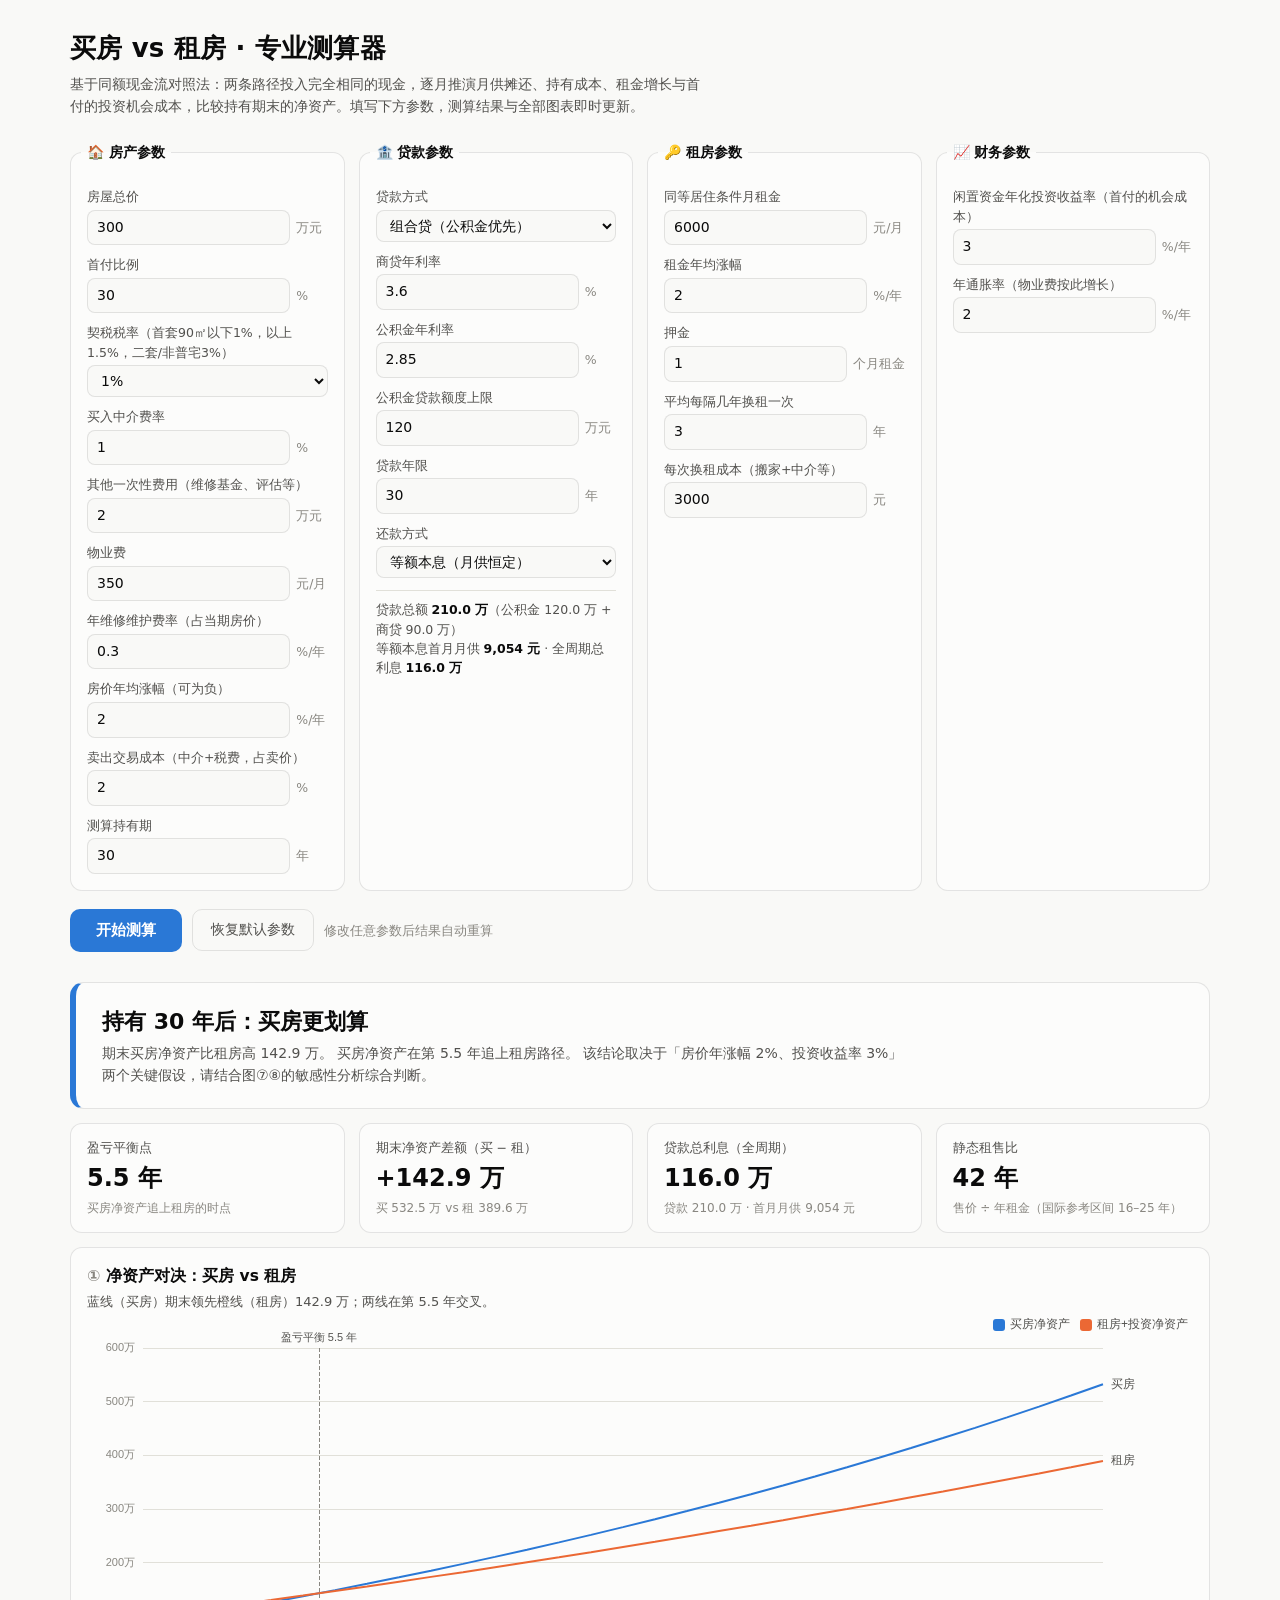
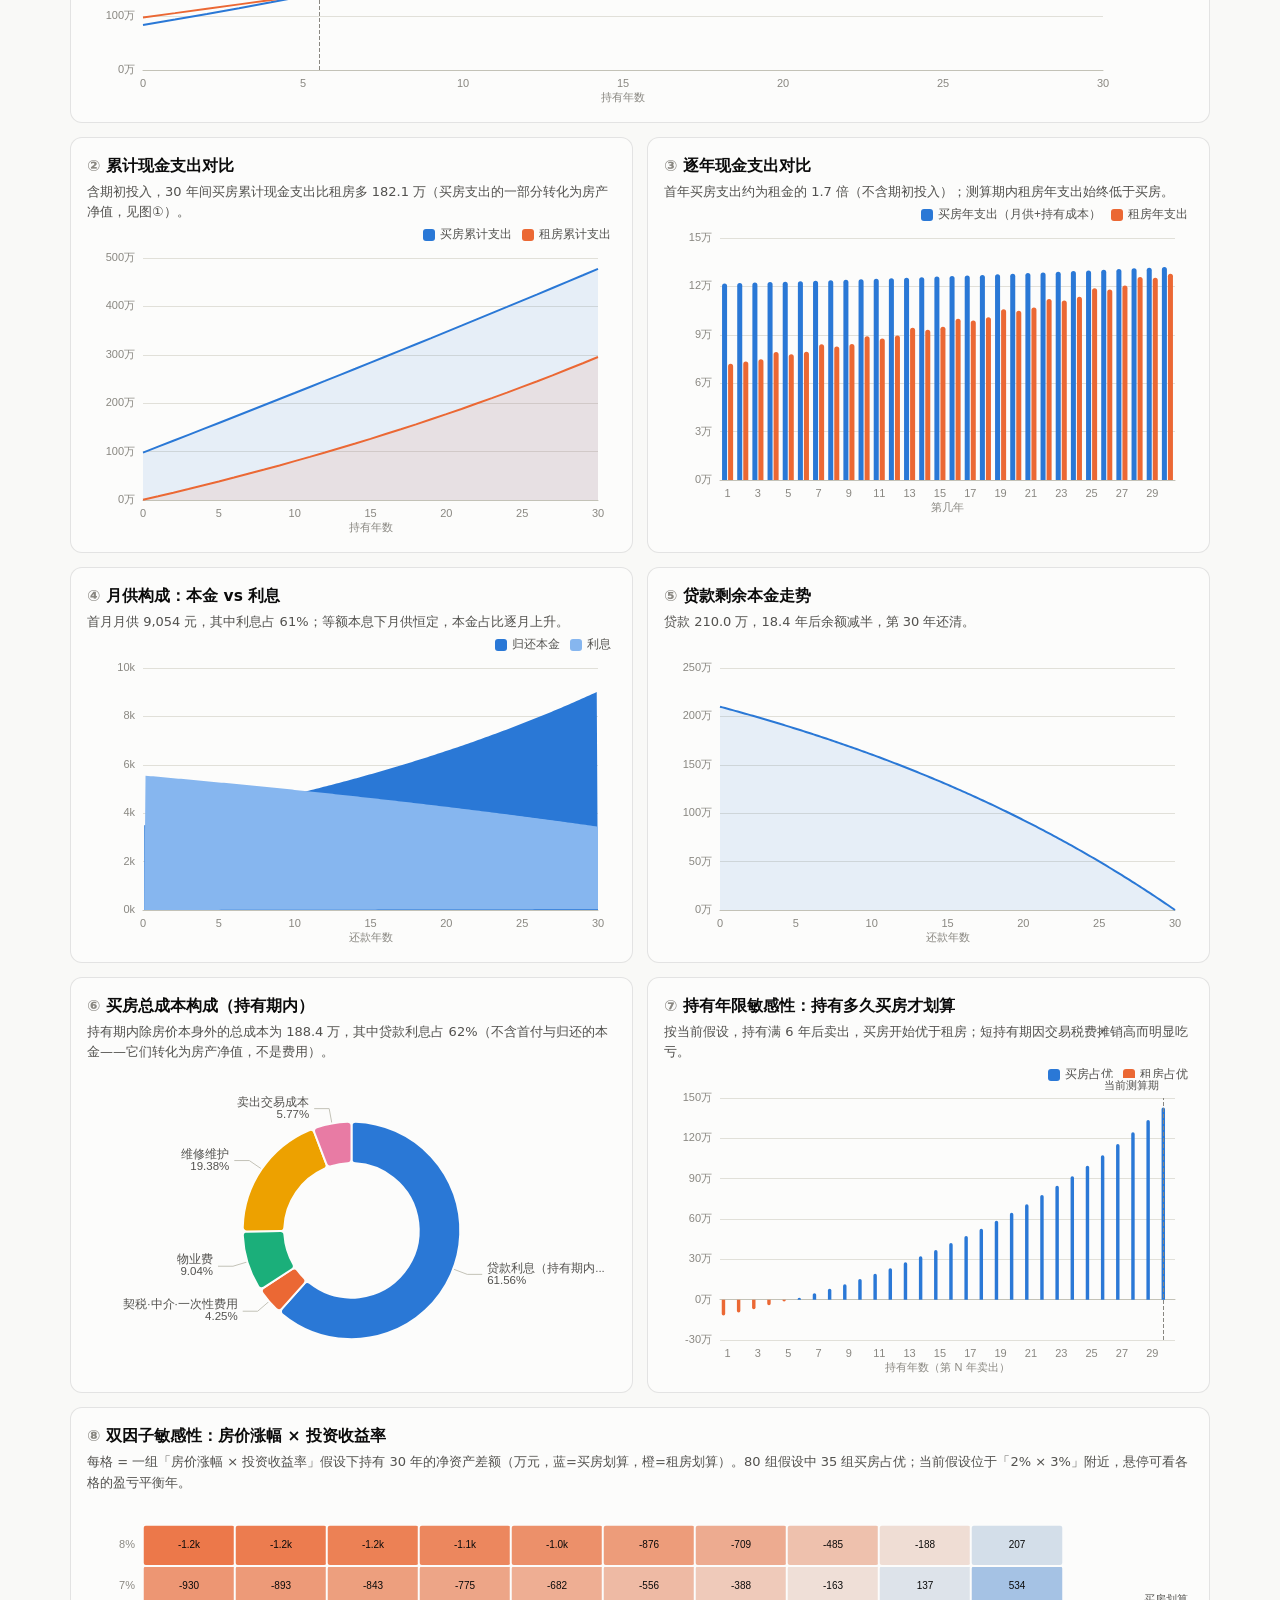
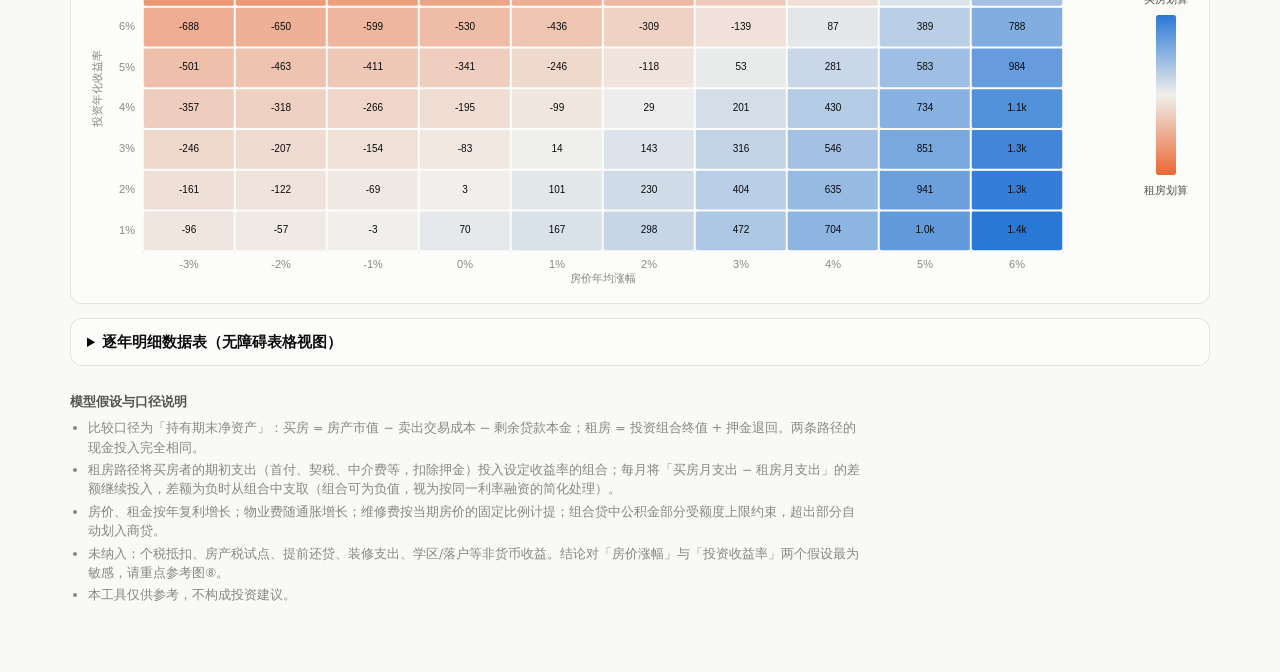
==== index.html @ 29b8f919 "买房 vs 租房专业测算器：单文件网页 + 8 张联动图表 - 同额现金流对照法：逐月推演月供摊还、持有成本、租金增长与首付机会成本，比较持有期末净资产 - 贷款引擎：商贷/公积金/组合贷（额度上限约" ====
<!DOCTYPE html>
<html lang="zh-CN">
<head>
<meta charset="UTF-8">
<meta name="viewport" content="width=device-width, initial-scale=1">
<title>买房 vs 租房 · 专业测算器</title>
<style>
/* ============ 设计令牌（默认浅色；深色经媒体查询切换） ============ */
:root {
  color-scheme: light;
  --page: #f9f9f7;
  --surface: #fcfcfb;
  --ink: #0b0b0b;
  --ink-2: #52514e;
  --muted: #898781;
  --grid-line: #e1e0d9;
  --axis: #c3c2b7;
  --border: rgba(11, 11, 11, 0.10);
  --buy: #2a78d6;        /* 买房 — 类别色 1 */
  --rent: #eb6834;       /* 租房 — 类别色 2 */
  --buy-weak: #86b6ef;   /* 蓝色系浅一档（本息拆分用） */
  --cat-3: #1baf7a;
  --cat-4: #eda100;
  --cat-5: #e87ba4;
  --neutral-mid: #f0efec; /* 发散配色中点 */
  --warn-bg: #fff7e8;
  --warn-border: #eda100;
}
@media (prefers-color-scheme: dark) {
  :root {
    color-scheme: dark;
    --page: #0d0d0d;
    --surface: #1a1a19;
    --ink: #ffffff;
    --ink-2: #c3c2b7;
    --muted: #898781;
    --grid-line: #2c2c2a;
    --axis: #383835;
    --border: rgba(255, 255, 255, 0.10);
    --buy: #3987e5;
    --rent: #d95926;
    --buy-weak: #6da7ec;
    --cat-3: #199e70;
    --cat-4: #c98500;
    --cat-5: #d55181;
    --neutral-mid: #383835;
    --warn-bg: #2b230f;
    --warn-border: #c98500;
  }
}

* { box-sizing: border-box; }
html, body { margin: 0; padding: 0; }
body {
  background: var(--page);
  color: var(--ink);
  font-family: system-ui, -apple-system, "Segoe UI", "PingFang SC", "Microsoft YaHei", sans-serif;
  line-height: 1.55;
}
.wrap { max-width: 1180px; margin: 0 auto; padding: 28px 20px 64px; }

/* ============ 页眉 ============ */
header.hero { margin-bottom: 24px; }
header.hero h1 { font-size: 26px; margin: 0 0 6px; letter-spacing: 0.2px; }
header.hero p { margin: 0; color: var(--ink-2); font-size: 14px; max-width: 72ch; }

/* ============ 参数表单 ============ */
.form-grid {
  display: grid;
  grid-template-columns: repeat(4, 1fr);
  gap: 14px;
}
@media (max-width: 980px) { .form-grid { grid-template-columns: repeat(2, 1fr); } }
@media (max-width: 560px) { .form-grid { grid-template-columns: 1fr; } }

fieldset.card {
  border: 1px solid var(--border);
  background: var(--surface);
  border-radius: 12px;
  padding: 14px 16px 16px;
  margin: 0;
}
fieldset.card legend {
  font-weight: 600; font-size: 14px; padding: 0 6px; margin-left: -6px;
}
.field { margin-top: 10px; }
.field label { display: block; font-size: 12.5px; color: var(--ink-2); margin-bottom: 3px; }
.field .row { display: flex; align-items: center; gap: 6px; }
.field input, .field select {
  width: 100%;
  font: inherit; font-size: 14px;
  color: var(--ink);
  background: var(--page);
  border: 1px solid var(--border);
  border-radius: 8px;
  padding: 6px 9px;
}
.field input:focus, .field select:focus { outline: 2px solid var(--buy); outline-offset: 1px; border-color: transparent; }
.field .unit { flex: none; font-size: 12.5px; color: var(--muted); min-width: 2.5em; }
.loan-live { margin-top: 12px; font-size: 12.5px; color: var(--ink-2); border-top: 1px solid var(--grid-line); padding-top: 9px; }
.loan-live strong { color: var(--ink); font-variant-numeric: tabular-nums; }

.actions { display: flex; gap: 10px; align-items: center; margin: 18px 0 6px; }
button.primary {
  font: inherit; font-weight: 600; font-size: 15px;
  color: #fff; background: var(--buy);
  border: none; border-radius: 10px; padding: 10px 26px; cursor: pointer;
}
button.primary:hover { filter: brightness(1.08); }
button.ghost {
  font: inherit; font-size: 14px;
  color: var(--ink-2); background: transparent;
  border: 1px solid var(--border); border-radius: 10px; padding: 9px 18px; cursor: pointer;
}
button.ghost:hover { background: var(--surface); }
.autonote { font-size: 12.5px; color: var(--muted); }

.notice {
  display: none;
  margin: 12px 0 0; padding: 10px 14px;
  background: var(--warn-bg);
  border: 1px solid var(--warn-border);
  border-radius: 10px; font-size: 13.5px;
}
.notice.show { display: block; }

/* ============ 结论横幅与指标卡 ============ */
#results { margin-top: 30px; }
.banner {
  border-radius: 14px;
  border: 1px solid var(--border);
  background: var(--surface);
  padding: 22px 26px;
  border-left: 6px solid var(--buy);
}
.banner.rent-wins { border-left-color: var(--rent); }
.banner.close-call { border-left-color: var(--muted); }
.banner .verdict { font-size: 22px; font-weight: 700; margin: 0 0 4px; }
.banner .explain { margin: 0; color: var(--ink-2); font-size: 14px; max-width: 90ch; }

.tiles {
  display: grid; grid-template-columns: repeat(4, 1fr); gap: 14px; margin-top: 14px;
}
@media (max-width: 980px) { .tiles { grid-template-columns: repeat(2, 1fr); } }
.tile {
  background: var(--surface); border: 1px solid var(--border);
  border-radius: 12px; padding: 14px 16px;
}
.tile .label { font-size: 12.5px; color: var(--ink-2); }
.tile .value { font-size: 24px; font-weight: 650; margin-top: 2px; }
.tile .sub { font-size: 12px; color: var(--muted); margin-top: 2px; }

/* ============ 图表卡片 ============ */
.charts {
  display: grid; grid-template-columns: 1fr 1fr; gap: 14px; margin-top: 14px;
}
@media (max-width: 900px) { .charts { grid-template-columns: 1fr; } }
.chart-card {
  background: var(--surface); border: 1px solid var(--border);
  border-radius: 12px; padding: 16px 16px 8px;
  overflow: hidden;
}
.chart-card.span2 { grid-column: 1 / -1; }
.chart-card h3 { margin: 0; font-size: 15.5px; }
.chart-card .num { color: var(--muted); font-weight: 600; margin-right: 6px; }
.chart-card p.takeaway { margin: 4px 0 2px; font-size: 13px; color: var(--ink-2); }
.chart { width: 100%; height: 320px; }
.chart.tall { height: 400px; }

/* ============ 明细表 ============ */
details.table-wrap {
  margin-top: 14px; background: var(--surface);
  border: 1px solid var(--border); border-radius: 12px; padding: 12px 16px;
}
details.table-wrap summary { cursor: pointer; font-weight: 600; font-size: 14.5px; }
.scroll-x { overflow-x: auto; margin-top: 10px; }
table.yearly { border-collapse: collapse; width: 100%; font-size: 13px; white-space: nowrap; }
table.yearly th, table.yearly td {
  text-align: right; padding: 6px 12px;
  border-bottom: 1px solid var(--grid-line);
  font-variant-numeric: tabular-nums;
}
table.yearly th { color: var(--ink-2); font-weight: 600; position: sticky; top: 0; background: var(--surface); }
table.yearly th:first-child, table.yearly td:first-child { text-align: left; }

/* ============ 页脚方法论 ============ */
footer.method {
  margin-top: 26px; font-size: 12.5px; color: var(--muted); max-width: 100ch;
}
footer.method h4 { color: var(--ink-2); font-size: 13px; margin: 0 0 6px; }
footer.method ul { margin: 0; padding-left: 18px; }
footer.method li { margin-bottom: 3px; }

</style>
</head>
<body>
<div class="wrap">

  <header class="hero">
    <h1>买房 vs 租房 · 专业测算器</h1>
    <p>基于同额现金流对照法：两条路径投入完全相同的现金，逐月推演月供摊还、持有成本、租金增长与首付的投资机会成本，比较持有期末的净资产。填写下方参数，测算结果与全部图表即时更新。</p>
  </header>

  <section aria-label="参数输入">
    <div class="form-grid">

      <fieldset class="card">
        <legend>🏠 房产参数</legend>
        <div class="field"><label for="price">房屋总价</label>
          <div class="row"><input id="price" type="number" min="0" step="10"><span class="unit">万元</span></div></div>
        <div class="field"><label for="downPct">首付比例</label>
          <div class="row"><input id="downPct" type="number" min="0" max="100" step="5"><span class="unit">%</span></div></div>
        <div class="field"><label for="deedTaxPct">契税税率（首套90㎡以下1%，以上1.5%，二套/非普宅3%）</label>
          <div class="row"><select id="deedTaxPct"><option value="1">1%</option><option value="1.5">1.5%</option><option value="3">3%</option></select></div></div>
        <div class="field"><label for="buyAgentPct">买入中介费率</label>
          <div class="row"><input id="buyAgentPct" type="number" min="0" step="0.1"><span class="unit">%</span></div></div>
        <div class="field"><label for="otherOneOff">其他一次性费用（维修基金、评估等）</label>
          <div class="row"><input id="otherOneOff" type="number" min="0" step="0.1"><span class="unit">万元</span></div></div>
        <div class="field"><label for="propertyFeeMonthly">物业费</label>
          <div class="row"><input id="propertyFeeMonthly" type="number" min="0" step="10"><span class="unit">元/月</span></div></div>
        <div class="field"><label for="maintPctYearly">年维修维护费率（占当期房价）</label>
          <div class="row"><input id="maintPctYearly" type="number" min="0" step="0.1"><span class="unit">%/年</span></div></div>
        <div class="field"><label for="homeGrowthPct">房价年均涨幅（可为负）</label>
          <div class="row"><input id="homeGrowthPct" type="number" step="0.5"><span class="unit">%/年</span></div></div>
        <div class="field"><label for="sellCostPct">卖出交易成本（中介+税费，占卖价）</label>
          <div class="row"><input id="sellCostPct" type="number" min="0" step="0.5"><span class="unit">%</span></div></div>
        <div class="field"><label for="holdYears">测算持有期</label>
          <div class="row"><input id="holdYears" type="number" min="1" max="50" step="1"><span class="unit">年</span></div></div>
      </fieldset>

      <fieldset class="card">
        <legend>🏦 贷款参数</legend>
        <div class="field"><label for="loanMode">贷款方式</label>
          <div class="row"><select id="loanMode">
            <option value="combo">组合贷（公积金优先）</option>
            <option value="comm">纯商业贷款</option>
            <option value="pf">纯公积金贷款</option>
          </select></div></div>
        <div class="field"><label for="commRatePct">商贷年利率</label>
          <div class="row"><input id="commRatePct" type="number" min="0" step="0.05"><span class="unit">%</span></div></div>
        <div class="field"><label for="pfRatePct">公积金年利率</label>
          <div class="row"><input id="pfRatePct" type="number" min="0" step="0.05"><span class="unit">%</span></div></div>
        <div class="field"><label for="pfCap">公积金贷款额度上限</label>
          <div class="row"><input id="pfCap" type="number" min="0" step="10"><span class="unit">万元</span></div></div>
        <div class="field"><label for="loanYears">贷款年限</label>
          <div class="row"><input id="loanYears" type="number" min="1" max="30" step="1"><span class="unit">年</span></div></div>
        <div class="field"><label for="repayMethod">还款方式</label>
          <div class="row"><select id="repayMethod">
            <option value="annuity">等额本息（月供恒定）</option>
            <option value="linear">等额本金（月供递减）</option>
          </select></div></div>
        <div class="loan-live" id="loanLive"></div>
      </fieldset>

      <fieldset class="card">
        <legend>🔑 租房参数</legend>
        <div class="field"><label for="monthlyRent">同等居住条件月租金</label>
          <div class="row"><input id="monthlyRent" type="number" min="0" step="100"><span class="unit">元/月</span></div></div>
        <div class="field"><label for="rentGrowthPct">租金年均涨幅</label>
          <div class="row"><input id="rentGrowthPct" type="number" step="0.5"><span class="unit">%/年</span></div></div>
        <div class="field"><label for="depositMonths">押金</label>
          <div class="row"><input id="depositMonths" type="number" min="0" step="1"><span class="unit">个月租金</span></div></div>
        <div class="field"><label for="moveEveryYears">平均每隔几年换租一次</label>
          <div class="row"><input id="moveEveryYears" type="number" min="1" step="1"><span class="unit">年</span></div></div>
        <div class="field"><label for="moveCost">每次换租成本（搬家+中介等）</label>
          <div class="row"><input id="moveCost" type="number" min="0" step="500"><span class="unit">元</span></div></div>
      </fieldset>

      <fieldset class="card">
        <legend>📈 财务参数</legend>
        <div class="field"><label for="investReturnPct">闲置资金年化投资收益率（首付的机会成本）</label>
          <div class="row"><input id="investReturnPct" type="number" step="0.5"><span class="unit">%/年</span></div></div>
        <div class="field"><label for="inflationPct">年通胀率（物业费按此增长）</label>
          <div class="row"><input id="inflationPct" type="number" step="0.5"><span class="unit">%/年</span></div></div>
      </fieldset>

    </div>

    <div class="actions">
      <button class="primary" id="btnCalc">开始测算</button>
      <button class="ghost" id="btnReset">恢复默认参数</button>
      <span class="autonote">修改任意参数后结果自动重算</span>
    </div>
    <div class="notice" id="notice" role="alert"></div>
  </section>

  <section id="results" aria-label="测算结果">
    <div class="banner" id="banner">
      <p class="verdict" id="verdict"></p>
      <p class="explain" id="verdictExplain"></p>
    </div>

    <div class="tiles">
      <div class="tile"><div class="label">盈亏平衡点</div><div class="value" id="tileBreakEven"></div><div class="sub" id="tileBreakEvenSub"></div></div>
      <div class="tile"><div class="label">期末净资产差额（买 − 租）</div><div class="value" id="tileDiff"></div><div class="sub" id="tileDiffSub"></div></div>
      <div class="tile"><div class="label">贷款总利息（全周期）</div><div class="value" id="tileInterest"></div><div class="sub" id="tileInterestSub"></div></div>
      <div class="tile"><div class="label">静态租售比</div><div class="value" id="tileRatio"></div><div class="sub" id="tileRatioSub"></div></div>
    </div>

    <div class="charts">
      <div class="chart-card span2">
        <h3><span class="num">①</span>净资产对决：买房 vs 租房</h3>
        <p class="takeaway" id="tk1"></p>
        <div class="chart tall" id="chartNetWorth"></div>
      </div>
      <div class="chart-card">
        <h3><span class="num">②</span>累计现金支出对比</h3>
        <p class="takeaway" id="tk2"></p>
        <div class="chart" id="chartCumOut"></div>
      </div>
      <div class="chart-card">
        <h3><span class="num">③</span>逐年现金支出对比</h3>
        <p class="takeaway" id="tk3"></p>
        <div class="chart" id="chartAnnualOut"></div>
      </div>
      <div class="chart-card">
        <h3><span class="num">④</span>月供构成：本金 vs 利息</h3>
        <p class="takeaway" id="tk4"></p>
        <div class="chart" id="chartPayment"></div>
      </div>
      <div class="chart-card">
        <h3><span class="num">⑤</span>贷款剩余本金走势</h3>
        <p class="takeaway" id="tk5"></p>
        <div class="chart" id="chartBalance"></div>
      </div>
      <div class="chart-card">
        <h3><span class="num">⑥</span>买房总成本构成（持有期内）</h3>
        <p class="takeaway" id="tk6"></p>
        <div class="chart" id="chartCost"></div>
      </div>
      <div class="chart-card">
        <h3><span class="num">⑦</span>持有年限敏感性：持有多久买房才划算</h3>
        <p class="takeaway" id="tk7"></p>
        <div class="chart" id="chartSweep"></div>
      </div>
      <div class="chart-card span2">
        <h3><span class="num">⑧</span>双因子敏感性：房价涨幅 × 投资收益率</h3>
        <p class="takeaway" id="tk8"></p>
        <div class="chart tall" id="chartHeat"></div>
      </div>
    </div>

    <details class="table-wrap">
      <summary>逐年明细数据表（无障碍表格视图）</summary>
      <div class="scroll-x"><table class="yearly" id="yearlyTable"></table></div>
    </details>

    <footer class="method">
      <h4>模型假设与口径说明</h4>
      <ul>
        <li>比较口径为「持有期末净资产」：买房 = 房产市值 − 卖出交易成本 − 剩余贷款本金；租房 = 投资组合终值 + 押金退回。两条路径的现金投入完全相同。</li>
        <li>租房路径将买房者的期初支出（首付、契税、中介费等，扣除押金）投入设定收益率的组合；每月将「买房月支出 − 租房月支出」的差额继续投入，差额为负时从组合中支取（组合可为负值，视为按同一利率融资的简化处理）。</li>
        <li>房价、租金按年复利增长；物业费随通胀增长；维修费按当期房价的固定比例计提；组合贷中公积金部分受额度上限约束，超出部分自动划入商贷。</li>
        <li>未纳入：个税抵扣、房产税试点、提前还贷、装修支出、学区/落户等非货币收益。结论对「房价涨幅」与「投资收益率」两个假设最为敏感，请重点参考图⑧。</li>
        <li>本工具仅供参考，不构成投资建议。</li>
      </ul>
    </footer>
  </section>

</div>

<script>

/*
* Licensed to the Apache Software Foundation (ASF) under one
* or more contributor license agreements.  See the NOTICE file
* distributed with this work for additional information
* regarding copyright ownership.  The ASF licenses this file
* to you under the Apache License, Version 2.0 (the
* "License"); you may not use this file except in compliance
* with the License.  You may obtain a copy of the License at
*
*   http://www.apache.org/licenses/LICENSE-2.0
*
* Unless required by applicable law or agreed to in writing,
* software distributed under the License is distributed on an
* "AS IS" BASIS, WITHOUT WARRANTIES OR CONDITIONS OF ANY
* KIND, either express or implied.  See the License for the
* specific language governing permissions and limitations
* under the License.
*/

!function(t,e){"object"==typeof exports&&"undefined"!=typeof module?e(exports):"function"==typeof define&&define.amd?define(["exports"],e):e((t="undefined"!=typeof globalThis?globalThis:t||self).echarts={})}(this,(function(t){"use strict";
/*! *****************************************************************************
    Copyright (c) Microsoft Corporation.

    Permission to use, copy, modify, and/or distribute this software for any
    purpose with or without fee is hereby granted.

    THE SOFTWARE IS PROVIDED "AS IS" AND THE AUTHOR DISCLAIMS ALL WARRANTIES WITH
    REGARD TO THIS SOFTWARE INCLUDING ALL IMPLIED WARRANTIES OF MERCHANTABILITY
    AND FITNESS. IN NO EVENT SHALL THE AUTHOR BE LIABLE FOR ANY SPECIAL, DIRECT,
    INDIRECT, OR CONSEQUENTIAL DAMAGES OR ANY DAMAGES WHATSOEVER RESULTING FROM
    LOSS OF USE, DATA OR PROFITS, WHETHER IN AN ACTION OF CONTRACT, NEGLIGENCE OR
    OTHER TORTIOUS ACTION, ARISING OUT OF OR IN CONNECTION WITH THE USE OR
    PERFORMANCE OF THIS SOFTWARE.
    ***************************************************************************** */var e=function(t,n){return e=Object.setPrototypeOf||{__proto__:[]}instanceof Array&&function(t,e){t.__proto__=e}||function(t,e){for(var n in e)Object.prototype.hasOwnProperty.call(e,n)&&(t[n]=e[n])},e(t,n)};function n(t,n){if("function"!=typeof n&&null!==n)throw new TypeError("Class extends value "+String(n)+" is not a constructor or null");function i(){this.constructor=t}e(t,n),t.prototype=null===n?Object.create(n):(i.prototype=n.prototype,new i)}var i=function(){this.firefox=!1,this.ie=!1,this.edge=!1,this.newEdge=!1,this.weChat=!1},r=new function(){this.browser=new i,this.node=!1,this.wxa=!1,this.worker=!1,this.svgSupported=!1,this.touchEventsSupported=!1,this.pointerEventsSupported=!1,this.domSupported=!1,this.transformSupported=!1,this.transform3dSupported=!1,this.hasGlobalWindow="undefined"!=typeof window};"object"==typeof wx&&"function"==typeof wx.getSystemInfoSync?(r.wxa=!0,r.touchEventsSupported=!0):"undefined"==typeof document&&"undefined"!=typeof self?r.worker=!0:!r.hasGlobalWindow||"Deno"in window?(r.node=!0,r.svgSupported=!0):function(t,e){var n=e.browser,i=t.match(/Firefox\/([\d.]+)/),r=t.match(/MSIE\s([\d.]+)/)||t.match(/Trident\/.+?rv:(([\d.]+))/),o=t.match(/Edge?\/([\d.]+)/),a=/micromessenger/i.test(t);i&&(n.firefox=!0,n.version=i[1]);r&&(n.ie=!0,n.version=r[1]);o&&(n.edge=!0,n.version=o[1],n.newEdge=+o[1].split(".")[0]>18);a&&(n.weChat=!0);e.svgSupported="undefined"!=typeof SVGRect,e.touchEventsSupported="ontouchstart"in window&&!n.ie&&!n.edge,e.pointerEventsSupported="onpointerdown"in window&&(n.edge||n.ie&&+n.version>=11),e.domSupported="undefined"!=typeof document;var s=document.documentElement.style;e.transform3dSupported=(n.ie&&"transition"in s||n.edge||"WebKitCSSMatrix"in window&&"m11"in new WebKitCSSMatrix||"MozPerspective"in s)&&!("OTransition"in s),e.transformSupported=e.transform3dSupported||n.ie&&+n.version>=9}(navigator.userAgent,r);var o="sans-serif",a="12px "+o;var s,l,u=function(t){var e={};if("undefined"==typeof JSON)return e;for(var n=0;n<t.length;n++){var i=String.fromCharCode(n+32),r=(t.charCodeAt(n)-20)/100;e[i]=r}return e}("007LLmW'55;N0500LLLLLLLLLL00NNNLzWW\\\\WQb\\0FWLg\\bWb\\WQ\\WrWWQ000CL5LLFLL0LL**F*gLLLL5F0LF\\FFF5.5N"),h={createCanvas:function(){return"undefined"!=typeof document&&document.createElement("canvas")},measureText:function(t,e){if(!s){var n=h.createCanvas();s=n&&n.getContext("2d")}if(s)return l!==e&&(l=s.font=e||a),s.measureText(t);t=t||"";var i=/((?:\d+)?\.?\d*)px/.exec(e=e||a),r=i&&+i[1]||12,o=0;if(e.indexOf("mono")>=0)o=r*t.length;else for(var c=0;c<t.length;c++){var p=u[t[c]];o+=null==p?r:p*r}return{width:o}},loadImage:function(t,e,n){var i=new Image;return i.onload=e,i.onerror=n,i.src=t,i}};function c(t){for(var e in h)t[e]&&(h[e]=t[e])}var p=V(["Function","RegExp","Date","Error","CanvasGradient","CanvasPattern","Image","Canvas"],(function(t,e){return t["[object "+e+"]"]=!0,t}),{}),d=V(["Int8","Uint8","Uint8Clamped","Int16","Uint16","Int32","Uint32","Float32","Float64"],(function(t,e){return t["[object "+e+"Array]"]=!0,t}),{}),f=Object.prototype.toString,g=Array.prototype,y=g.forEach,v=g.filter,m=g.slice,x=g.map,_=function(){}.constructor,b=_?_.prototype:null,w="__proto__",S=2311;function M(){return S++}function I(){for(var t=[],e=0;e<arguments.length;e++)t[e]=arguments[e];"undefined"!=typeof console&&console.error.apply(console,t)}function T(t){if(null==t||"object"!=typeof t)return t;var e=t,n=f.call(t);if("[object Array]"===n){if(!pt(t)){e=[];for(var i=0,r=t.length;i<r;i++)e[i]=T(t[i])}}else if(d[n]){if(!pt(t)){var o=t.constructor;if(o.from)e=o.from(t);else{e=new o(t.length);for(i=0,r=t.length;i<r;i++)e[i]=t[i]}}}else if(!p[n]&&!pt(t)&&!J(t))for(var a in e={},t)t.hasOwnProperty(a)&&a!==w&&(e[a]=T(t[a]));return e}function C(t,e,n){if(!q(e)||!q(t))return n?T(e):t;for(var i in e)if(e.hasOwnProperty(i)&&i!==w){var r=t[i],o=e[i];!q(o)||!q(r)||Y(o)||Y(r)||J(o)||J(r)||K(o)||K(r)||pt(o)||pt(r)?!n&&i in t||(t[i]=T(e[i])):C(r,o,n)}return t}function D(t,e){for(var n=t[0],i=1,r=t.length;i<r;i++)n=C(n,t[i],e);return n}function A(t,e){if(Object.assign)Object.assign(t,e);else for(var n in e)e.hasOwnProperty(n)&&n!==w&&(t[n]=e[n]);return t}function k(t,e,n){for(var i=G(e),r=0,o=i.length;r<o;r++){var a=i[r];(n?null!=e[a]:null==t[a])&&(t[a]=e[a])}return t}var L=h.createCanvas;function P(t,e){if(t){if(t.indexOf)return t.indexOf(e);for(var n=0,i=t.length;n<i;n++)if(t[n]===e)return n}return-1}function O(t,e){var n=t.prototype;function i(){}for(var r in i.prototype=e.prototype,t.prototype=new i,n)n.hasOwnProperty(r)&&(t.prototype[r]=n[r]);t.prototype.constructor=t,t.superClass=e}function R(t,e,n){if(t="prototype"in t?t.prototype:t,e="prototype"in e?e.prototype:e,Object.getOwnPropertyNames)for(var i=Object.getOwnPropertyNames(e),r=0;r<i.length;r++){var o=i[r];"constructor"!==o&&(n?null!=e[o]:null==t[o])&&(t[o]=e[o])}else k(t,e,n)}function N(t){return!!t&&("string"!=typeof t&&"number"==typeof t.length)}function E(t,e,n){if(t&&e)if(t.forEach&&t.forEach===y)t.forEach(e,n);else if(t.length===+t.length)for(var i=0,r=t.length;i<r;i++)e.call(n,t[i],i,t);else for(var o in t)t.hasOwnProperty(o)&&e.call(n,t[o],o,t)}function z(t,e,n){if(!t)return[];if(!e)return at(t);if(t.map&&t.map===x)return t.map(e,n);for(var i=[],r=0,o=t.length;r<o;r++)i.push(e.call(n,t[r],r,t));return i}function V(t,e,n,i){if(t&&e){for(var r=0,o=t.length;r<o;r++)n=e.call(i,n,t[r],r,t);return n}}function B(t,e,n){if(!t)return[];if(!e)return at(t);if(t.filter&&t.filter===v)return t.filter(e,n);for(var i=[],r=0,o=t.length;r<o;r++)e.call(n,t[r],r,t)&&i.push(t[r]);return i}function F(t,e,n){if(t&&e)for(var i=0,r=t.length;i<r;i++)if(e.call(n,t[i],i,t))return t[i]}function G(t){if(!t)return[];if(Object.keys)return Object.keys(t);var e=[];for(var n in t)t.hasOwnProperty(n)&&e.push(n);return e}var W=b&&X(b.bind)?b.call.bind(b.bind):function(t,e){for(var n=[],i=2;i<arguments.length;i++)n[i-2]=arguments[i];return function(){return t.apply(e,n.concat(m.call(arguments)))}};function H(t){for(var e=[],n=1;n<arguments.length;n++)e[n-1]=arguments[n];return function(){return t.apply(this,e.concat(m.call(arguments)))}}function Y(t){return Array.isArray?Array.isArray(t):"[object Array]"===f.call(t)}function X(t){return"function"==typeof t}function U(t){return"string"==typeof t}function Z(t){return"[object String]"===f.call(t)}function j(t){return"number"==typeof t}function q(t){var e=typeof t;return"function"===e||!!t&&"object"===e}function K(t){return!!p[f.call(t)]}function $(t){return!!d[f.call(t)]}function J(t){return"object"==typeof t&&"number"==typeof t.nodeType&&"object"==typeof t.ownerDocument}function Q(t){return null!=t.colorStops}function tt(t){return null!=t.image}function et(t){return"[object RegExp]"===f.call(t)}function nt(t){return t!=t}function it(){for(var t=[],e=0;e<arguments.length;e++)t[e]=arguments[e];for(var n=0,i=t.length;n<i;n++)if(null!=t[n])return t[n]}function rt(t,e){return null!=t?t:e}function ot(t,e,n){return null!=t?t:null!=e?e:n}function at(t){for(var e=[],n=1;n<arguments.length;n++)e[n-1]=arguments[n];return m.apply(t,e)}function st(t){if("number"==typeof t)return[t,t,t,t];var e=t.length;return 2===e?[t[0],t[1],t[0],t[1]]:3===e?[t[0],t[1],t[2],t[1]]:t}function lt(t,e){if(!t)throw new Error(e)}function ut(t){return null==t?null:"function"==typeof t.trim?t.trim():t.replace(/^[\s\uFEFF\xA0]+|[\s\uFEFF\xA0]+$/g,"")}var ht="__ec_primitive__";function ct(t){t[ht]=!0}function pt(t){return t[ht]}var dt=function(){function t(){this.data={}}return t.prototype.delete=function(t){var e=this.has(t);return e&&delete this.data[t],e},t.prototype.has=function(t){return this.data.hasOwnProperty(t)},t.prototype.get=function(t){return this.data[t]},t.prototype.set=function(t,e){return this.data[t]=e,this},t.prototype.keys=function(){return G(this.data)},t.prototype.forEach=function(t){var e=this.data;for(var n in e)e.hasOwnProperty(n)&&t(e[n],n)},t}(),ft="function"==typeof Map;var gt=function(){function t(e){var n=Y(e);this.data=ft?new Map:new dt;var i=this;function r(t,e){n?i.set(t,e):i.set(e,t)}e instanceof t?e.each(r):e&&E(e,r)}return t.prototype.hasKey=function(t){return this.data.has(t)},t.prototype.get=function(t){return this.data.get(t)},t.prototype.set=function(t,e){return this.data.set(t,e),e},t.prototype.each=function(t,e){this.data.forEach((function(n,i){t.call(e,n,i)}))},t.prototype.keys=function(){var t=this.data.keys();return ft?Array.from(t):t},t.prototype.removeKey=function(t){this.data.delete(t)},t}();function yt(t){return new gt(t)}function vt(t,e){for(var n=new t.constructor(t.length+e.length),i=0;i<t.length;i++)n[i]=t[i];var r=t.length;for(i=0;i<e.length;i++)n[i+r]=e[i];return n}function mt(t,e){var n;if(Object.create)n=Object.create(t);else{var i=function(){};i.prototype=t,n=new i}return e&&A(n,e),n}function xt(t){var e=t.style;e.webkitUserSelect="none",e.userSelect="none",e.webkitTapHighlightColor="rgba(0,0,0,0)",e["-webkit-touch-callout"]="none"}function _t(t,e){return t.hasOwnProperty(e)}function bt(){}var wt=180/Math.PI,St=Object.freeze({__proto__:null,guid:M,logError:I,clone:T,merge:C,mergeAll:D,extend:A,defaults:k,createCanvas:L,indexOf:P,inherits:O,mixin:R,isArrayLike:N,each:E,map:z,reduce:V,filter:B,find:F,keys:G,bind:W,curry:H,isArray:Y,isFunction:X,isString:U,isStringSafe:Z,isNumber:j,isObject:q,isBuiltInObject:K,isTypedArray:$,isDom:J,isGradientObject:Q,isImagePatternObject:tt,isRegExp:et,eqNaN:nt,retrieve:it,retrieve2:rt,retrieve3:ot,slice:at,normalizeCssArray:st,assert:lt,trim:ut,setAsPrimitive:ct,isPrimitive:pt,HashMap:gt,createHashMap:yt,concatArray:vt,createObject:mt,disableUserSelect:xt,hasOwn:_t,noop:bt,RADIAN_TO_DEGREE:wt});function Mt(t,e){return null==t&&(t=0),null==e&&(e=0),[t,e]}function It(t,e){return t[0]=e[0],t[1]=e[1],t}function Tt(t){return[t[0],t[1]]}function Ct(t,e,n){return t[0]=e,t[1]=n,t}function Dt(t,e,n){return t[0]=e[0]+n[0],t[1]=e[1]+n[1],t}function At(t,e,n,i){return t[0]=e[0]+n[0]*i,t[1]=e[1]+n[1]*i,t}function kt(t,e,n){return t[0]=e[0]-n[0],t[1]=e[1]-n[1],t}function Lt(t){return Math.sqrt(Ot(t))}var Pt=Lt;function Ot(t){return t[0]*t[0]+t[1]*t[1]}var Rt=Ot;function Nt(t,e,n){return t[0]=e[0]*n,t[1]=e[1]*n,t}function Et(t,e){var n=Lt(e);return 0===n?(t[0]=0,t[1]=0):(t[0]=e[0]/n,t[1]=e[1]/n),t}function zt(t,e){return Math.sqrt((t[0]-e[0])*(t[0]-e[0])+(t[1]-e[1])*(t[1]-e[1]))}var Vt=zt;function Bt(t,e){return(t[0]-e[0])*(t[0]-e[0])+(t[1]-e[1])*(t[1]-e[1])}var Ft=Bt;function Gt(t,e,n,i){return t[0]=e[0]+i*(n[0]-e[0]),t[1]=e[1]+i*(n[1]-e[1]),t}function Wt(t,e,n){var i=e[0],r=e[1];return t[0]=n[0]*i+n[2]*r+n[4],t[1]=n[1]*i+n[3]*r+n[5],t}function Ht(t,e,n){return t[0]=Math.min(e[0],n[0]),t[1]=Math.min(e[1],n[1]),t}function Yt(t,e,n){return t[0]=Math.max(e[0],n[0]),t[1]=Math.max(e[1],n[1]),t}var Xt=Object.freeze({__proto__:null,create:Mt,copy:It,clone:Tt,set:Ct,add:Dt,scaleAndAdd:At,sub:kt,len:Lt,length:Pt,lenSquare:Ot,lengthSquare:Rt,mul:function(t,e,n){return t[0]=e[0]*n[0],t[1]=e[1]*n[1],t},div:function(t,e,n){return t[0]=e[0]/n[0],t[1]=e[1]/n[1],t},dot:function(t,e){return t[0]*e[0]+t[1]*e[1]},scale:Nt,normalize:Et,distance:zt,dist:Vt,distanceSquare:Bt,distSquare:Ft,negate:function(t,e){return t[0]=-e[0],t[1]=-e[1],t},lerp:Gt,applyTransform:Wt,min:Ht,max:Yt}),Ut=function(t,e){this.target=t,this.topTarget=e&&e.topTarget},Zt=function(){function t(t){this.handler=t,t.on("mousedown",this._dragStart,this),t.on("mousemove",this._drag,this),t.on("mouseup",this._dragEnd,this)}return t.prototype._dragStart=function(t){for(var e=t.target;e&&!e.draggable;)e=e.parent||e.__hostTarget;e&&(this._draggingTarget=e,e.dragging=!0,this._x=t.offsetX,this._y=t.offsetY,this.handler.dispatchToElement(new Ut(e,t),"dragstart",t.event))},t.prototype._drag=function(t){var e=this._draggingTarget;if(e){var n=t.offsetX,i=t.offsetY,r=n-this._x,o=i-this._y;this._x=n,this._y=i,e.drift(r,o,t),this.handler.dispatchToElement(new Ut(e,t),"drag",t.event);var a=this.handler.findHover(n,i,e).target,s=this._dropTarget;this._dropTarget=a,e!==a&&(s&&a!==s&&this.handler.dispatchToElement(new Ut(s,t),"dragleave",t.event),a&&a!==s&&this.handler.dispatchToElement(new Ut(a,t),"dragenter",t.event))}},t.prototype._dragEnd=function(t){var e=this._draggingTarget;e&&(e.dragging=!1),this.handler.dispatchToElement(new Ut(e,t),"dragend",t.event),this._dropTarget&&this.handler.dispatchToElement(new Ut(this._dropTarget,t),"drop",t.event),this._draggingTarget=null,this._dropTarget=null},t}(),jt=function(){function t(t){t&&(this._$eventProcessor=t)}return t.prototype.on=function(t,e,n,i){this._$handlers||(this._$handlers={});var r=this._$handlers;if("function"==typeof e&&(i=n,n=e,e=null),!n||!t)return this;var o=this._$eventProcessor;null!=e&&o&&o.normalizeQuery&&(e=o.normalizeQuery(e)),r[t]||(r[t]=[]);for(var a=0;a<r[t].length;a++)if(r[t][a].h===n)return this;var s={h:n,query:e,ctx:i||this,callAtLast:n.zrEventfulCallAtLast},l=r[t].length-1,u=r[t][l];return u&&u.callAtLast?r[t].splice(l,0,s):r[t].push(s),this},t.prototype.isSilent=function(t){var e=this._$handlers;return!e||!e[t]||!e[t].length},t.prototype.off=function(t,e){var n=this._$handlers;if(!n)return this;if(!t)return this._$handlers={},this;if(e){if(n[t]){for(var i=[],r=0,o=n[t].length;r<o;r++)n[t][r].h!==e&&i.push(n[t][r]);n[t]=i}n[t]&&0===n[t].length&&delete n[t]}else delete n[t];return this},t.prototype.trigger=function(t){for(var e=[],n=1;n<arguments.length;n++)e[n-1]=arguments[n];if(!this._$handlers)return this;var i=this._$handlers[t],r=this._$eventProcessor;if(i)for(var o=e.length,a=i.length,s=0;s<a;s++){var l=i[s];if(!r||!r.filter||null==l.query||r.filter(t,l.query))switch(o){case 0:l.h.call(l.ctx);break;case 1:l.h.call(l.ctx,e[0]);break;case 2:l.h.call(l.ctx,e[0],e[1]);break;default:l.h.apply(l.ctx,e)}}return r&&r.afterTrigger&&r.afterTrigger(t),this},t.prototype.triggerWithContext=function(t){for(var e=[],n=1;n<arguments.length;n++)e[n-1]=arguments[n];if(!this._$handlers)return this;var i=this._$handlers[t],r=this._$eventProcessor;if(i)for(var o=e.length,a=e[o-1],s=i.length,l=0;l<s;l++){var u=i[l];if(!r||!r.filter||null==u.query||r.filter(t,u.query))switch(o){case 0:u.h.call(a);break;case 1:u.h.call(a,e[0]);break;case 2:u.h.call(a,e[0],e[1]);break;default:u.h.apply(a,e.slice(1,o-1))}}return r&&r.afterTrigger&&r.afterTrigger(t),this},t}(),qt=Math.log(2);function Kt(t,e,n,i,r,o){var a=i+"-"+r,s=t.length;if(o.hasOwnProperty(a))return o[a];if(1===e){var l=Math.round(Math.log((1<<s)-1&~r)/qt);return t[n][l]}for(var u=i|1<<n,h=n+1;i&1<<h;)h++;for(var c=0,p=0,d=0;p<s;p++){var f=1<<p;f&r||(c+=(d%2?-1:1)*t[n][p]*Kt(t,e-1,h,u,r|f,o),d++)}return o[a]=c,c}function $t(t,e){var n=[[t[0],t[1],1,0,0,0,-e[0]*t[0],-e[0]*t[1]],[0,0,0,t[0],t[1],1,-e[1]*t[0],-e[1]*t[1]],[t[2],t[3],1,0,0,0,-e[2]*t[2],-e[2]*t[3]],[0,0,0,t[2],t[3],1,-e[3]*t[2],-e[3]*t[3]],[t[4],t[5],1,0,0,0,-e[4]*t[4],-e[4]*t[5]],[0,0,0,t[4],t[5],1,-e[5]*t[4],-e[5]*t[5]],[t[6],t[7],1,0,0,0,-e[6]*t[6],-e[6]*t[7]],[0,0,0,t[6],t[7],1,-e[7]*t[6],-e[7]*t[7]]],i={},r=Kt(n,8,0,0,0,i);if(0!==r){for(var o=[],a=0;a<8;a++)for(var s=0;s<8;s++)null==o[s]&&(o[s]=0),o[s]+=((a+s)%2?-1:1)*Kt(n,7,0===a?1:0,1<<a,1<<s,i)/r*e[a];return function(t,e,n){var i=e*o[6]+n*o[7]+1;t[0]=(e*o[0]+n*o[1]+o[2])/i,t[1]=(e*o[3]+n*o[4]+o[5])/i}}}var Jt="___zrEVENTSAVED",Qt=[];function te(t,e,n,i,o){if(e.getBoundingClientRect&&r.domSupported&&!ee(e)){var a=e[Jt]||(e[Jt]={}),s=function(t,e){var n=e.markers;if(n)return n;n=e.markers=[];for(var i=["left","right"],r=["top","bottom"],o=0;o<4;o++){var a=document.createElement("div"),s=o%2,l=(o>>1)%2;a.style.cssText=["position: absolute","visibility: hidden","padding: 0","margin: 0","border-width: 0","user-select: none","width:0","height:0",i[s]+":0",r[l]+":0",i[1-s]+":auto",r[1-l]+":auto",""].join("!important;"),t.appendChild(a),n.push(a)}return n}(e,a),l=function(t,e,n){for(var i=n?"invTrans":"trans",r=e[i],o=e.srcCoords,a=[],s=[],l=!0,u=0;u<4;u++){var h=t[u].getBoundingClientRect(),c=2*u,p=h.left,d=h.top;a.push(p,d),l=l&&o&&p===o[c]&&d===o[c+1],s.push(t[u].offsetLeft,t[u].offsetTop)}return l&&r?r:(e.srcCoords=a,e[i]=n?$t(s,a):$t(a,s))}(s,a,o);if(l)return l(t,n,i),!0}return!1}function ee(t){return"CANVAS"===t.nodeName.toUpperCase()}var ne=/([&<>"'])/g,ie={"&":"&amp;","<":"&lt;",">":"&gt;",'"':"&quot;","'":"&#39;"};function re(t){return null==t?"":(t+"").replace(ne,(function(t,e){return ie[e]}))}var oe=/^(?:mouse|pointer|contextmenu|drag|drop)|click/,ae=[],se=r.browser.firefox&&+r.browser.version.split(".")[0]<39;function le(t,e,n,i){return n=n||{},i?ue(t,e,n):se&&null!=e.layerX&&e.layerX!==e.offsetX?(n.zrX=e.layerX,n.zrY=e.layerY):null!=e.offsetX?(n.zrX=e.offsetX,n.zrY=e.offsetY):ue(t,e,n),n}function ue(t,e,n){if(r.domSupported&&t.getBoundingClientRect){var i=e.clientX,o=e.clientY;if(ee(t)){var a=t.getBoundingClientRect();return n.zrX=i-a.left,void(n.zrY=o-a.top)}if(te(ae,t,i,o))return n.zrX=ae[0],void(n.zrY=ae[1])}n.zrX=n.zrY=0}function he(t){return t||window.event}function ce(t,e,n){if(null!=(e=he(e)).zrX)return e;var i=e.type;if(i&&i.indexOf("touch")>=0){var r="touchend"!==i?e.targetTouches[0]:e.changedTouches[0];r&&le(t,r,e,n)}else{le(t,e,e,n);var o=function(t){var e=t.wheelDelta;if(e)return e;var n=t.deltaX,i=t.deltaY;if(null==n||null==i)return e;return 3*(0!==i?Math.abs(i):Math.abs(n))*(i>0?-1:i<0?1:n>0?-1:1)}(e);e.zrDelta=o?o/120:-(e.detail||0)/3}var a=e.button;return null==e.which&&void 0!==a&&oe.test(e.type)&&(e.which=1&a?1:2&a?3:4&a?2:0),e}function pe(t,e,n,i){t.addEventListener(e,n,i)}var de=function(t){t.preventDefault(),t.stopPropagation(),t.cancelBubble=!0};function fe(t){return 2===t.which||3===t.which}var ge=function(){function t(){this._track=[]}return t.prototype.recognize=function(t,e,n){return this._doTrack(t,e,n),this._recognize(t)},t.prototype.clear=function(){return this._track.length=0,this},t.prototype._doTrack=function(t,e,n){var i=t.touches;if(i){for(var r={points:[],touches:[],target:e,event:t},o=0,a=i.length;o<a;o++){var s=i[o],l=le(n,s,{});r.points.push([l.zrX,l.zrY]),r.touches.push(s)}this._track.push(r)}},t.prototype._recognize=function(t){for(var e in ve)if(ve.hasOwnProperty(e)){var n=ve[e](this._track,t);if(n)return n}},t}();function ye(t){var e=t[1][0]-t[0][0],n=t[1][1]-t[0][1];return Math.sqrt(e*e+n*n)}var ve={pinch:function(t,e){var n=t.length;if(n){var i,r=(t[n-1]||{}).points,o=(t[n-2]||{}).points||r;if(o&&o.length>1&&r&&r.length>1){var a=ye(r)/ye(o);!isFinite(a)&&(a=1),e.pinchScale=a;var s=[((i=r)[0][0]+i[1][0])/2,(i[0][1]+i[1][1])/2];return e.pinchX=s[0],e.pinchY=s[1],{type:"pinch",target:t[0].target,event:e}}}}};function me(){return[1,0,0,1,0,0]}function xe(t){return t[0]=1,t[1]=0,t[2]=0,t[3]=1,t[4]=0,t[5]=0,t}function _e(t,e){return t[0]=e[0],t[1]=e[1],t[2]=e[2],t[3]=e[3],t[4]=e[4],t[5]=e[5],t}function be(t,e,n){var i=e[0]*n[0]+e[2]*n[1],r=e[1]*n[0]+e[3]*n[1],o=e[0]*n[2]+e[2]*n[3],a=e[1]*n[2]+e[3]*n[3],s=e[0]*n[4]+e[2]*n[5]+e[4],l=e[1]*n[4]+e[3]*n[5]+e[5];return t[0]=i,t[1]=r,t[2]=o,t[3]=a,t[4]=s,t[5]=l,t}function we(t,e,n){return t[0]=e[0],t[1]=e[1],t[2]=e[2],t[3]=e[3],t[4]=e[4]+n[0],t[5]=e[5]+n[1],t}function Se(t,e,n,i){void 0===i&&(i=[0,0]);var r=e[0],o=e[2],a=e[4],s=e[1],l=e[3],u=e[5],h=Math.sin(n),c=Math.cos(n);return t[0]=r*c+s*h,t[1]=-r*h+s*c,t[2]=o*c+l*h,t[3]=-o*h+c*l,t[4]=c*(a-i[0])+h*(u-i[1])+i[0],t[5]=c*(u-i[1])-h*(a-i[0])+i[1],t}function Me(t,e,n){var i=n[0],r=n[1];return t[0]=e[0]*i,t[1]=e[1]*r,t[2]=e[2]*i,t[3]=e[3]*r,t[4]=e[4]*i,t[5]=e[5]*r,t}function Ie(t,e){var n=e[0],i=e[2],r=e[4],o=e[1],a=e[3],s=e[5],l=n*a-o*i;return l?(l=1/l,t[0]=a*l,t[1]=-o*l,t[2]=-i*l,t[3]=n*l,t[4]=(i*s-a*r)*l,t[5]=(o*r-n*s)*l,t):null}function Te(t){var e=[1,0,0,1,0,0];return _e(e,t),e}var Ce=Object.freeze({__proto__:null,create:me,identity:xe,copy:_e,mul:be,translate:we,rotate:Se,scale:Me,invert:Ie,clone:Te}),De=function(){function t(t,e){this.x=t||0,this.y=e||0}return t.prototype.copy=function(t){return this.x=t.x,this.y=t.y,this},t.prototype.clone=function(){return new t(this.x,this.y)},t.prototype.set=function(t,e){return this.x=t,this.y=e,this},t.prototype.equal=function(t){return t.x===this.x&&t.y===this.y},t.prototype.add=function(t){return this.x+=t.x,this.y+=t.y,this},t.prototype.scale=function(t){this.x*=t,this.y*=t},t.prototype.scaleAndAdd=function(t,e){this.x+=t.x*e,this.y+=t.y*e},t.prototype.sub=function(t){return this.x-=t.x,this.y-=t.y,this},t.prototype.dot=function(t){return this.x*t.x+this.y*t.y},t.prototype.len=function(){return Math.sqrt(this.x*this.x+this.y*this.y)},t.prototype.lenSquare=function(){return this.x*this.x+this.y*this.y},t.prototype.normalize=function(){var t=this.len();return this.x/=t,this.y/=t,this},t.prototype.distance=function(t){var e=this.x-t.x,n=this.y-t.y;return Math.sqrt(e*e+n*n)},t.prototype.distanceSquare=function(t){var e=this.x-t.x,n=this.y-t.y;return e*e+n*n},t.prototype.negate=function(){return this.x=-this.x,this.y=-this.y,this},t.prototype.transform=function(t){if(t){var e=this.x,n=this.y;return this.x=t[0]*e+t[2]*n+t[4],this.y=t[1]*e+t[3]*n+t[5],this}},t.prototype.toArray=function(t){return t[0]=this.x,t[1]=this.y,t},t.prototype.fromArray=function(t){this.x=t[0],this.y=t[1]},t.set=function(t,e,n){t.x=e,t.y=n},t.copy=function(t,e){t.x=e.x,t.y=e.y},t.len=function(t){return Math.sqrt(t.x*t.x+t.y*t.y)},t.lenSquare=function(t){return t.x*t.x+t.y*t.y},t.dot=function(t,e){return t.x*e.x+t.y*e.y},t.add=function(t,e,n){t.x=e.x+n.x,t.y=e.y+n.y},t.sub=function(t,e,n){t.x=e.x-n.x,t.y=e.y-n.y},t.scale=function(t,e,n){t.x=e.x*n,t.y=e.y*n},t.scaleAndAdd=function(t,e,n,i){t.x=e.x+n.x*i,t.y=e.y+n.y*i},t.lerp=function(t,e,n,i){var r=1-i;t.x=r*e.x+i*n.x,t.y=r*e.y+i*n.y},t}(),Ae=Math.min,ke=Math.max,Le=new De,Pe=new De,Oe=new De,Re=new De,Ne=new De,Ee=new De,ze=function(){function t(t,e,n,i){n<0&&(t+=n,n=-n),i<0&&(e+=i,i=-i),this.x=t,this.y=e,this.width=n,this.height=i}return t.prototype.union=function(t){var e=Ae(t.x,this.x),n=Ae(t.y,this.y);isFinite(this.x)&&isFinite(this.width)?this.width=ke(t.x+t.width,this.x+this.width)-e:this.width=t.width,isFinite(this.y)&&isFinite(this.height)?this.height=ke(t.y+t.height,this.y+this.height)-n:this.height=t.height,this.x=e,this.y=n},t.prototype.applyTransform=function(e){t.applyTransform(this,this,e)},t.prototype.calculateTransform=function(t){var e=this,n=t.width/e.width,i=t.height/e.height,r=[1,0,0,1,0,0];return we(r,r,[-e.x,-e.y]),Me(r,r,[n,i]),we(r,r,[t.x,t.y]),r},t.prototype.intersect=function(e,n){if(!e)return!1;e instanceof t||(e=t.create(e));var i=this,r=i.x,o=i.x+i.width,a=i.y,s=i.y+i.height,l=e.x,u=e.x+e.width,h=e.y,c=e.y+e.height,p=!(o<l||u<r||s<h||c<a);if(n){var d=1/0,f=0,g=Math.abs(o-l),y=Math.abs(u-r),v=Math.abs(s-h),m=Math.abs(c-a),x=Math.min(g,y),_=Math.min(v,m);o<l||u<r?x>f&&(f=x,g<y?De.set(Ee,-g,0):De.set(Ee,y,0)):x<d&&(d=x,g<y?De.set(Ne,g,0):De.set(Ne,-y,0)),s<h||c<a?_>f&&(f=_,v<m?De.set(Ee,0,-v):De.set(Ee,0,m)):x<d&&(d=x,v<m?De.set(Ne,0,v):De.set(Ne,0,-m))}return n&&De.copy(n,p?Ne:Ee),p},t.prototype.contain=function(t,e){var n=this;return t>=n.x&&t<=n.x+n.width&&e>=n.y&&e<=n.y+n.height},t.prototype.clone=function(){return new t(this.x,this.y,this.width,this.height)},t.prototype.copy=function(e){t.copy(this,e)},t.prototype.plain=function(){return{x:this.x,y:this.y,width:this.width,height:this.height}},t.prototype.isFinite=function(){return isFinite(this.x)&&isFinite(this.y)&&isFinite(this.width)&&isFinite(this.height)},t.prototype.isZero=function(){return 0===this.width||0===this.height},t.create=function(e){return new t(e.x,e.y,e.width,e.height)},t.copy=function(t,e){t.x=e.x,t.y=e.y,t.width=e.width,t.height=e.height},t.applyTransform=function(e,n,i){if(i){if(i[1]<1e-5&&i[1]>-1e-5&&i[2]<1e-5&&i[2]>-1e-5){var r=i[0],o=i[3],a=i[4],s=i[5];return e.x=n.x*r+a,e.y=n.y*o+s,e.width=n.width*r,e.height=n.height*o,e.width<0&&(e.x+=e.width,e.width=-e.width),void(e.height<0&&(e.y+=e.height,e.height=-e.height))}Le.x=Oe.x=n.x,Le.y=Re.y=n.y,Pe.x=Re.x=n.x+n.width,Pe.y=Oe.y=n.y+n.height,Le.transform(i),Re.transform(i),Pe.transform(i),Oe.transform(i),e.x=Ae(Le.x,Pe.x,Oe.x,Re.x),e.y=Ae(Le.y,Pe.y,Oe.y,Re.y);var l=ke(Le.x,Pe.x,Oe.x,Re.x),u=ke(Le.y,Pe.y,Oe.y,Re.y);e.width=l-e.x,e.height=u-e.y}else e!==n&&t.copy(e,n)},t}(),Ve="silent";function Be(){de(this.event)}var Fe=function(t){function e(){var e=null!==t&&t.apply(this,arguments)||this;return e.handler=null,e}return n(e,t),e.prototype.dispose=function(){},e.prototype.setCursor=function(){},e}(jt),Ge=function(t,e){this.x=t,this.y=e},We=["click","dblclick","mousewheel","mouseout","mouseup","mousedown","mousemove","contextmenu"],He=new ze(0,0,0,0),Ye=function(t){function e(e,n,i,r,o){var a=t.call(this)||this;return a._hovered=new Ge(0,0),a.storage=e,a.painter=n,a.painterRoot=r,a._pointerSize=o,i=i||new Fe,a.proxy=null,a.setHandlerProxy(i),a._draggingMgr=new Zt(a),a}return n(e,t),e.prototype.setHandlerProxy=function(t){this.proxy&&this.proxy.dispose(),t&&(E(We,(function(e){t.on&&t.on(e,this[e],this)}),this),t.handler=this),this.proxy=t},e.prototype.mousemove=function(t){var e=t.zrX,n=t.zrY,i=Ze(this,e,n),r=this._hovered,o=r.target;o&&!o.__zr&&(o=(r=this.findHover(r.x,r.y)).target);var a=this._hovered=i?new Ge(e,n):this.findHover(e,n),s=a.target,l=this.proxy;l.setCursor&&l.setCursor(s?s.cursor:"default"),o&&s!==o&&this.dispatchToElement(r,"mouseout",t),this.dispatchToElement(a,"mousemove",t),s&&s!==o&&this.dispatchToElement(a,"mouseover",t)},e.prototype.mouseout=function(t){var e=t.zrEventControl;"only_globalout"!==e&&this.dispatchToElement(this._hovered,"mouseout",t),"no_globalout"!==e&&this.trigger("globalout",{type:"globalout",event:t})},e.prototype.resize=function(){this._hovered=new Ge(0,0)},e.prototype.dispatch=function(t,e){var n=this[t];n&&n.call(this,e)},e.prototype.dispose=function(){this.proxy.dispose(),this.storage=null,this.proxy=null,this.painter=null},e.prototype.setCursorStyle=function(t){var e=this.proxy;e.setCursor&&e.setCursor(t)},e.prototype.dispatchToElement=function(t,e,n){var i=(t=t||{}).target;if(!i||!i.silent){for(var r="on"+e,o=function(t,e,n){return{type:t,event:n,target:e.target,topTarget:e.topTarget,cancelBubble:!1,offsetX:n.zrX,offsetY:n.zrY,gestureEvent:n.gestureEvent,pinchX:n.pinchX,pinchY:n.pinchY,pinchScale:n.pinchScale,wheelDelta:n.zrDelta,zrByTouch:n.zrByTouch,which:n.which,stop:Be}}(e,t,n);i&&(i[r]&&(o.cancelBubble=!!i[r].call(i,o)),i.trigger(e,o),i=i.__hostTarget?i.__hostTarget:i.parent,!o.cancelBubble););o.cancelBubble||(this.trigger(e,o),this.painter&&this.painter.eachOtherLayer&&this.painter.eachOtherLayer((function(t){"function"==typeof t[r]&&t[r].call(t,o),t.trigger&&t.trigger(e,o)})))}},e.prototype.findHover=function(t,e,n){var i=this.storage.getDisplayList(),r=new Ge(t,e);if(Ue(i,r,t,e,n),this._pointerSize&&!r.target){for(var o=[],a=this._pointerSize,s=a/2,l=new ze(t-s,e-s,a,a),u=i.length-1;u>=0;u--){var h=i[u];h===n||h.ignore||h.ignoreCoarsePointer||h.parent&&h.parent.ignoreCoarsePointer||(He.copy(h.getBoundingRect()),h.transform&&He.applyTransform(h.transform),He.intersect(l)&&o.push(h))}if(o.length)for(var c=Math.PI/12,p=2*Math.PI,d=0;d<s;d+=4)for(var f=0;f<p;f+=c){if(Ue(o,r,t+d*Math.cos(f),e+d*Math.sin(f),n),r.target)return r}}return r},e.prototype.processGesture=function(t,e){this._gestureMgr||(this._gestureMgr=new ge);var n=this._gestureMgr;"start"===e&&n.clear();var i=n.recognize(t,this.findHover(t.zrX,t.zrY,null).target,this.proxy.dom);if("end"===e&&n.clear(),i){var r=i.type;t.gestureEvent=r;var o=new Ge;o.target=i.target,this.dispatchToElement(o,r,i.event)}},e}(jt);function Xe(t,e,n){if(t[t.rectHover?"rectContain":"contain"](e,n)){for(var i=t,r=void 0,o=!1;i;){if(i.ignoreClip&&(o=!0),!o){var a=i.getClipPath();if(a&&!a.contain(e,n))return!1}i.silent&&(r=!0);var s=i.__hostTarget;i=s||i.parent}return!r||Ve}return!1}function Ue(t,e,n,i,r){for(var o=t.length-1;o>=0;o--){var a=t[o],s=void 0;if(a!==r&&!a.ignore&&(s=Xe(a,n,i))&&(!e.topTarget&&(e.topTarget=a),s!==Ve)){e.target=a;break}}}function Ze(t,e,n){var i=t.painter;return e<0||e>i.getWidth()||n<0||n>i.getHeight()}E(["click","mousedown","mouseup","mousewheel","dblclick","contextmenu"],(function(t){Ye.prototype[t]=function(e){var n,i,r=e.zrX,o=e.zrY,a=Ze(this,r,o);if("mouseup"===t&&a||(i=(n=this.findHover(r,o)).target),"mousedown"===t)this._downEl=i,this._downPoint=[e.zrX,e.zrY],this._upEl=i;else if("mouseup"===t)this._upEl=i;else if("click"===t){if(this._downEl!==this._upEl||!this._downPoint||Vt(this._downPoint,[e.zrX,e.zrY])>4)return;this._downPoint=null}this.dispatchToElement(n,t,e)}}));function je(t,e,n,i){var r=e+1;if(r===n)return 1;if(i(t[r++],t[e])<0){for(;r<n&&i(t[r],t[r-1])<0;)r++;!function(t,e,n){n--;for(;e<n;){var i=t[e];t[e++]=t[n],t[n--]=i}}(t,e,r)}else for(;r<n&&i(t[r],t[r-1])>=0;)r++;return r-e}function qe(t,e,n,i,r){for(i===e&&i++;i<n;i++){for(var o,a=t[i],s=e,l=i;s<l;)r(a,t[o=s+l>>>1])<0?l=o:s=o+1;var u=i-s;switch(u){case 3:t[s+3]=t[s+2];case 2:t[s+2]=t[s+1];case 1:t[s+1]=t[s];break;default:for(;u>0;)t[s+u]=t[s+u-1],u--}t[s]=a}}function Ke(t,e,n,i,r,o){var a=0,s=0,l=1;if(o(t,e[n+r])>0){for(s=i-r;l<s&&o(t,e[n+r+l])>0;)a=l,(l=1+(l<<1))<=0&&(l=s);l>s&&(l=s),a+=r,l+=r}else{for(s=r+1;l<s&&o(t,e[n+r-l])<=0;)a=l,(l=1+(l<<1))<=0&&(l=s);l>s&&(l=s);var u=a;a=r-l,l=r-u}for(a++;a<l;){var h=a+(l-a>>>1);o(t,e[n+h])>0?a=h+1:l=h}return l}function $e(t,e,n,i,r,o){var a=0,s=0,l=1;if(o(t,e[n+r])<0){for(s=r+1;l<s&&o(t,e[n+r-l])<0;)a=l,(l=1+(l<<1))<=0&&(l=s);l>s&&(l=s);var u=a;a=r-l,l=r-u}else{for(s=i-r;l<s&&o(t,e[n+r+l])>=0;)a=l,(l=1+(l<<1))<=0&&(l=s);l>s&&(l=s),a+=r,l+=r}for(a++;a<l;){var h=a+(l-a>>>1);o(t,e[n+h])<0?l=h:a=h+1}return l}function Je(t,e){var n,i,r=7,o=0,a=[];function s(s){var l=n[s],u=i[s],h=n[s+1],c=i[s+1];i[s]=u+c,s===o-3&&(n[s+1]=n[s+2],i[s+1]=i[s+2]),o--;var p=$e(t[h],t,l,u,0,e);l+=p,0!==(u-=p)&&0!==(c=Ke(t[l+u-1],t,h,c,c-1,e))&&(u<=c?function(n,i,o,s){var l=0;for(l=0;l<i;l++)a[l]=t[n+l];var u=0,h=o,c=n;if(t[c++]=t[h++],0==--s){for(l=0;l<i;l++)t[c+l]=a[u+l];return}if(1===i){for(l=0;l<s;l++)t[c+l]=t[h+l];return void(t[c+s]=a[u])}var p,d,f,g=r;for(;;){p=0,d=0,f=!1;do{if(e(t[h],a[u])<0){if(t[c++]=t[h++],d++,p=0,0==--s){f=!0;break}}else if(t[c++]=a[u++],p++,d=0,1==--i){f=!0;break}}while((p|d)<g);if(f)break;do{if(0!==(p=$e(t[h],a,u,i,0,e))){for(l=0;l<p;l++)t[c+l]=a[u+l];if(c+=p,u+=p,(i-=p)<=1){f=!0;break}}if(t[c++]=t[h++],0==--s){f=!0;break}if(0!==(d=Ke(a[u],t,h,s,0,e))){for(l=0;l<d;l++)t[c+l]=t[h+l];if(c+=d,h+=d,0===(s-=d)){f=!0;break}}if(t[c++]=a[u++],1==--i){f=!0;break}g--}while(p>=7||d>=7);if(f)break;g<0&&(g=0),g+=2}if((r=g)<1&&(r=1),1===i){for(l=0;l<s;l++)t[c+l]=t[h+l];t[c+s]=a[u]}else{if(0===i)throw new Error;for(l=0;l<i;l++)t[c+l]=a[u+l]}}(l,u,h,c):function(n,i,o,s){var l=0;for(l=0;l<s;l++)a[l]=t[o+l];var u=n+i-1,h=s-1,c=o+s-1,p=0,d=0;if(t[c--]=t[u--],0==--i){for(p=c-(s-1),l=0;l<s;l++)t[p+l]=a[l];return}if(1===s){for(d=(c-=i)+1,p=(u-=i)+1,l=i-1;l>=0;l--)t[d+l]=t[p+l];return void(t[c]=a[h])}var f=r;for(;;){var g=0,y=0,v=!1;do{if(e(a[h],t[u])<0){if(t[c--]=t[u--],g++,y=0,0==--i){v=!0;break}}else if(t[c--]=a[h--],y++,g=0,1==--s){v=!0;break}}while((g|y)<f);if(v)break;do{if(0!==(g=i-$e(a[h],t,n,i,i-1,e))){for(i-=g,d=(c-=g)+1,p=(u-=g)+1,l=g-1;l>=0;l--)t[d+l]=t[p+l];if(0===i){v=!0;break}}if(t[c--]=a[h--],1==--s){v=!0;break}if(0!==(y=s-Ke(t[u],a,0,s,s-1,e))){for(s-=y,d=(c-=y)+1,p=(h-=y)+1,l=0;l<y;l++)t[d+l]=a[p+l];if(s<=1){v=!0;break}}if(t[c--]=t[u--],0==--i){v=!0;break}f--}while(g>=7||y>=7);if(v)break;f<0&&(f=0),f+=2}(r=f)<1&&(r=1);if(1===s){for(d=(c-=i)+1,p=(u-=i)+1,l=i-1;l>=0;l--)t[d+l]=t[p+l];t[c]=a[h]}else{if(0===s)throw new Error;for(p=c-(s-1),l=0;l<s;l++)t[p+l]=a[l]}}(l,u,h,c))}return n=[],i=[],{mergeRuns:function(){for(;o>1;){var t=o-2;if(t>=1&&i[t-1]<=i[t]+i[t+1]||t>=2&&i[t-2]<=i[t]+i[t-1])i[t-1]<i[t+1]&&t--;else if(i[t]>i[t+1])break;s(t)}},forceMergeRuns:function(){for(;o>1;){var t=o-2;t>0&&i[t-1]<i[t+1]&&t--,s(t)}},pushRun:function(t,e){n[o]=t,i[o]=e,o+=1}}}function Qe(t,e,n,i){n||(n=0),i||(i=t.length);var r=i-n;if(!(r<2)){var o=0;if(r<32)qe(t,n,i,n+(o=je(t,n,i,e)),e);else{var a=Je(t,e),s=function(t){for(var e=0;t>=32;)e|=1&t,t>>=1;return t+e}(r);do{if((o=je(t,n,i,e))<s){var l=r;l>s&&(l=s),qe(t,n,n+l,n+o,e),o=l}a.pushRun(n,o),a.mergeRuns(),r-=o,n+=o}while(0!==r);a.forceMergeRuns()}}}var tn=!1;function en(){tn||(tn=!0,console.warn("z / z2 / zlevel of displayable is invalid, which may cause unexpected errors"))}function nn(t,e){return t.zlevel===e.zlevel?t.z===e.z?t.z2-e.z2:t.z-e.z:t.zlevel-e.zlevel}var rn=function(){function t(){this._roots=[],this._displayList=[],this._displayListLen=0,this.displayableSortFunc=nn}return t.prototype.traverse=function(t,e){for(var n=0;n<this._roots.length;n++)this._roots[n].traverse(t,e)},t.prototype.getDisplayList=function(t,e){e=e||!1;var n=this._displayList;return!t&&n.length||this.updateDisplayList(e),n},t.prototype.updateDisplayList=function(t){this._displayListLen=0;for(var e=this._roots,n=this._displayList,i=0,r=e.length;i<r;i++)this._updateAndAddDisplayable(e[i],null,t);n.length=this._displayListLen,Qe(n,nn)},t.prototype._updateAndAddDisplayable=function(t,e,n){if(!t.ignore||n){t.beforeUpdate(),t.update(),t.afterUpdate();var i=t.getClipPath();if(t.ignoreClip)e=null;else if(i){e=e?e.slice():[];for(var r=i,o=t;r;)r.parent=o,r.updateTransform(),e.push(r),o=r,r=r.getClipPath()}if(t.childrenRef){for(var a=t.childrenRef(),s=0;s<a.length;s++){var l=a[s];t.__dirty&&(l.__dirty|=1),this._updateAndAddDisplayable(l,e,n)}t.__dirty=0}else{var u=t;e&&e.length?u.__clipPaths=e:u.__clipPaths&&u.__clipPaths.length>0&&(u.__clipPaths=[]),isNaN(u.z)&&(en(),u.z=0),isNaN(u.z2)&&(en(),u.z2=0),isNaN(u.zlevel)&&(en(),u.zlevel=0),this._displayList[this._displayListLen++]=u}var h=t.getDecalElement&&t.getDecalElement();h&&this._updateAndAddDisplayable(h,e,n);var c=t.getTextGuideLine();c&&this._updateAndAddDisplayable(c,e,n);var p=t.getTextContent();p&&this._updateAndAddDisplayable(p,e,n)}},t.prototype.addRoot=function(t){t.__zr&&t.__zr.storage===this||this._roots.push(t)},t.prototype.delRoot=function(t){if(t instanceof Array)for(var e=0,n=t.length;e<n;e++)this.delRoot(t[e]);else{var i=P(this._roots,t);i>=0&&this._roots.splice(i,1)}},t.prototype.delAllRoots=function(){this._roots=[],this._displayList=[],this._displayListLen=0},t.prototype.getRoots=function(){return this._roots},t.prototype.dispose=function(){this._displayList=null,this._roots=null},t}(),on=r.hasGlobalWindow&&(window.requestAnimationFrame&&window.requestAnimationFrame.bind(window)||window.msRequestAnimationFrame&&window.msRequestAnimationFrame.bind(window)||window.mozRequestAnimationFrame||window.webkitRequestAnimationFrame)||function(t){return setTimeout(t,16)},an={linear:function(t){return t},quadraticIn:function(t){return t*t},quadraticOut:function(t){return t*(2-t)},quadraticInOut:function(t){return(t*=2)<1?.5*t*t:-.5*(--t*(t-2)-1)},cubicIn:function(t){return t*t*t},cubicOut:function(t){return--t*t*t+1},cubicInOut:function(t){return(t*=2)<1?.5*t*t*t:.5*((t-=2)*t*t+2)},quarticIn:function(t){return t*t*t*t},quarticOut:function(t){return 1- --t*t*t*t},quarticInOut:function(t){return(t*=2)<1?.5*t*t*t*t:-.5*((t-=2)*t*t*t-2)},quinticIn:function(t){return t*t*t*t*t},quinticOut:function(t){return--t*t*t*t*t+1},quinticInOut:function(t){return(t*=2)<1?.5*t*t*t*t*t:.5*((t-=2)*t*t*t*t+2)},sinusoidalIn:function(t){return 1-Math.cos(t*Math.PI/2)},sinusoidalOut:function(t){return Math.sin(t*Math.PI/2)},sinusoidalInOut:function(t){return.5*(1-Math.cos(Math.PI*t))},exponentialIn:function(t){return 0===t?0:Math.pow(1024,t-1)},exponentialOut:function(t){return 1===t?1:1-Math.pow(2,-10*t)},exponentialInOut:function(t){return 0===t?0:1===t?1:(t*=2)<1?.5*Math.pow(1024,t-1):.5*(2-Math.pow(2,-10*(t-1)))},circularIn:function(t){return 1-Math.sqrt(1-t*t)},circularOut:function(t){return Math.sqrt(1- --t*t)},circularInOut:function(t){return(t*=2)<1?-.5*(Math.sqrt(1-t*t)-1):.5*(Math.sqrt(1-(t-=2)*t)+1)},elasticIn:function(t){var e,n=.1;return 0===t?0:1===t?1:(!n||n<1?(n=1,e=.1):e=.4*Math.asin(1/n)/(2*Math.PI),-n*Math.pow(2,10*(t-=1))*Math.sin((t-e)*(2*Math.PI)/.4))},elasticOut:function(t){var e,n=.1;return 0===t?0:1===t?1:(!n||n<1?(n=1,e=.1):e=.4*Math.asin(1/n)/(2*Math.PI),n*Math.pow(2,-10*t)*Math.sin((t-e)*(2*Math.PI)/.4)+1)},elasticInOut:function(t){var e,n=.1,i=.4;return 0===t?0:1===t?1:(!n||n<1?(n=1,e=.1):e=i*Math.asin(1/n)/(2*Math.PI),(t*=2)<1?n*Math.pow(2,10*(t-=1))*Math.sin((t-e)*(2*Math.PI)/i)*-.5:n*Math.pow(2,-10*(t-=1))*Math.sin((t-e)*(2*Math.PI)/i)*.5+1)},backIn:function(t){var e=1.70158;return t*t*((e+1)*t-e)},backOut:function(t){var e=1.70158;return--t*t*((e+1)*t+e)+1},backInOut:function(t){var e=2.5949095;return(t*=2)<1?t*t*((e+1)*t-e)*.5:.5*((t-=2)*t*((e+1)*t+e)+2)},bounceIn:function(t){return 1-an.bounceOut(1-t)},bounceOut:function(t){return t<1/2.75?7.5625*t*t:t<2/2.75?7.5625*(t-=1.5/2.75)*t+.75:t<2.5/2.75?7.5625*(t-=2.25/2.75)*t+.9375:7.5625*(t-=2.625/2.75)*t+.984375},bounceInOut:function(t){return t<.5?.5*an.bounceIn(2*t):.5*an.bounceOut(2*t-1)+.5}},sn=Math.pow,ln=Math.sqrt,un=1e-8,hn=1e-4,cn=ln(3),pn=1/3,dn=Mt(),fn=Mt(),gn=Mt();function yn(t){return t>-1e-8&&t<un}function vn(t){return t>un||t<-1e-8}function mn(t,e,n,i,r){var o=1-r;return o*o*(o*t+3*r*e)+r*r*(r*i+3*o*n)}function xn(t,e,n,i,r){var o=1-r;return 3*(((e-t)*o+2*(n-e)*r)*o+(i-n)*r*r)}function _n(t,e,n,i,r,o){var a=i+3*(e-n)-t,s=3*(n-2*e+t),l=3*(e-t),u=t-r,h=s*s-3*a*l,c=s*l-9*a*u,p=l*l-3*s*u,d=0;if(yn(h)&&yn(c)){if(yn(s))o[0]=0;else(M=-l/s)>=0&&M<=1&&(o[d++]=M)}else{var f=c*c-4*h*p;if(yn(f)){var g=c/h,y=-g/2;(M=-s/a+g)>=0&&M<=1&&(o[d++]=M),y>=0&&y<=1&&(o[d++]=y)}else if(f>0){var v=ln(f),m=h*s+1.5*a*(-c+v),x=h*s+1.5*a*(-c-v);(M=(-s-((m=m<0?-sn(-m,pn):sn(m,pn))+(x=x<0?-sn(-x,pn):sn(x,pn))))/(3*a))>=0&&M<=1&&(o[d++]=M)}else{var _=(2*h*s-3*a*c)/(2*ln(h*h*h)),b=Math.acos(_)/3,w=ln(h),S=Math.cos(b),M=(-s-2*w*S)/(3*a),I=(y=(-s+w*(S+cn*Math.sin(b)))/(3*a),(-s+w*(S-cn*Math.sin(b)))/(3*a));M>=0&&M<=1&&(o[d++]=M),y>=0&&y<=1&&(o[d++]=y),I>=0&&I<=1&&(o[d++]=I)}}return d}function bn(t,e,n,i,r){var o=6*n-12*e+6*t,a=9*e+3*i-3*t-9*n,s=3*e-3*t,l=0;if(yn(a)){if(vn(o))(h=-s/o)>=0&&h<=1&&(r[l++]=h)}else{var u=o*o-4*a*s;if(yn(u))r[0]=-o/(2*a);else if(u>0){var h,c=ln(u),p=(-o-c)/(2*a);(h=(-o+c)/(2*a))>=0&&h<=1&&(r[l++]=h),p>=0&&p<=1&&(r[l++]=p)}}return l}function wn(t,e,n,i,r,o){var a=(e-t)*r+t,s=(n-e)*r+e,l=(i-n)*r+n,u=(s-a)*r+a,h=(l-s)*r+s,c=(h-u)*r+u;o[0]=t,o[1]=a,o[2]=u,o[3]=c,o[4]=c,o[5]=h,o[6]=l,o[7]=i}function Sn(t,e,n,i,r,o,a,s,l,u,h){var c,p,d,f,g,y=.005,v=1/0;dn[0]=l,dn[1]=u;for(var m=0;m<1;m+=.05)fn[0]=mn(t,n,r,a,m),fn[1]=mn(e,i,o,s,m),(f=Ft(dn,fn))<v&&(c=m,v=f);v=1/0;for(var x=0;x<32&&!(y<hn);x++)p=c-y,d=c+y,fn[0]=mn(t,n,r,a,p),fn[1]=mn(e,i,o,s,p),f=Ft(fn,dn),p>=0&&f<v?(c=p,v=f):(gn[0]=mn(t,n,r,a,d),gn[1]=mn(e,i,o,s,d),g=Ft(gn,dn),d<=1&&g<v?(c=d,v=g):y*=.5);return h&&(h[0]=mn(t,n,r,a,c),h[1]=mn(e,i,o,s,c)),ln(v)}function Mn(t,e,n,i,r,o,a,s,l){for(var u=t,h=e,c=0,p=1/l,d=1;d<=l;d++){var f=d*p,g=mn(t,n,r,a,f),y=mn(e,i,o,s,f),v=g-u,m=y-h;c+=Math.sqrt(v*v+m*m),u=g,h=y}return c}function In(t,e,n,i){var r=1-i;return r*(r*t+2*i*e)+i*i*n}function Tn(t,e,n,i){return 2*((1-i)*(e-t)+i*(n-e))}function Cn(t,e,n){var i=t+n-2*e;return 0===i?.5:(t-e)/i}function Dn(t,e,n,i,r){var o=(e-t)*i+t,a=(n-e)*i+e,s=(a-o)*i+o;r[0]=t,r[1]=o,r[2]=s,r[3]=s,r[4]=a,r[5]=n}function An(t,e,n,i,r,o,a,s,l){var u,h=.005,c=1/0;dn[0]=a,dn[1]=s;for(var p=0;p<1;p+=.05){fn[0]=In(t,n,r,p),fn[1]=In(e,i,o,p),(y=Ft(dn,fn))<c&&(u=p,c=y)}c=1/0;for(var d=0;d<32&&!(h<hn);d++){var f=u-h,g=u+h;fn[0]=In(t,n,r,f),fn[1]=In(e,i,o,f);var y=Ft(fn,dn);if(f>=0&&y<c)u=f,c=y;else{gn[0]=In(t,n,r,g),gn[1]=In(e,i,o,g);var v=Ft(gn,dn);g<=1&&v<c?(u=g,c=v):h*=.5}}return l&&(l[0]=In(t,n,r,u),l[1]=In(e,i,o,u)),ln(c)}function kn(t,e,n,i,r,o,a){for(var s=t,l=e,u=0,h=1/a,c=1;c<=a;c++){var p=c*h,d=In(t,n,r,p),f=In(e,i,o,p),g=d-s,y=f-l;u+=Math.sqrt(g*g+y*y),s=d,l=f}return u}var Ln=/cubic-bezier\(([0-9,\.e ]+)\)/;function Pn(t){var e=t&&Ln.exec(t);if(e){var n=e[1].split(","),i=+ut(n[0]),r=+ut(n[1]),o=+ut(n[2]),a=+ut(n[3]);if(isNaN(i+r+o+a))return;var s=[];return function(t){return t<=0?0:t>=1?1:_n(0,i,o,1,t,s)&&mn(0,r,a,1,s[0])}}}var On=function(){function t(t){this._inited=!1,this._startTime=0,this._pausedTime=0,this._paused=!1,this._life=t.life||1e3,this._delay=t.delay||0,this.loop=t.loop||!1,this.onframe=t.onframe||bt,this.ondestroy=t.ondestroy||bt,this.onrestart=t.onrestart||bt,t.easing&&this.setEasing(t.easing)}return t.prototype.step=function(t,e){if(this._inited||(this._startTime=t+this._delay,this._inited=!0),!this._paused){var n=this._life,i=t-this._startTime-this._pausedTime,r=i/n;r<0&&(r=0),r=Math.min(r,1);var o=this.easingFunc,a=o?o(r):r;if(this.onframe(a),1===r){if(!this.loop)return!0;var s=i%n;this._startTime=t-s,this._pausedTime=0,this.onrestart()}return!1}this._pausedTime+=e},t.prototype.pause=function(){this._paused=!0},t.prototype.resume=function(){this._paused=!1},t.prototype.setEasing=function(t){this.easing=t,this.easingFunc=X(t)?t:an[t]||Pn(t)},t}(),Rn=function(t){this.value=t},Nn=function(){function t(){this._len=0}return t.prototype.insert=function(t){var e=new Rn(t);return this.insertEntry(e),e},t.prototype.insertEntry=function(t){this.head?(this.tail.next=t,t.prev=this.tail,t.next=null,this.tail=t):this.head=this.tail=t,this._len++},t.prototype.remove=function(t){var e=t.prev,n=t.next;e?e.next=n:this.head=n,n?n.prev=e:this.tail=e,t.next=t.prev=null,this._len--},t.prototype.len=function(){return this._len},t.prototype.clear=function(){this.head=this.tail=null,this._len=0},t}(),En=function(){function t(t){this._list=new Nn,this._maxSize=10,this._map={},this._maxSize=t}return t.prototype.put=function(t,e){var n=this._list,i=this._map,r=null;if(null==i[t]){var o=n.len(),a=this._lastRemovedEntry;if(o>=this._maxSize&&o>0){var s=n.head;n.remove(s),delete i[s.key],r=s.value,this._lastRemovedEntry=s}a?a.value=e:a=new Rn(e),a.key=t,n.insertEntry(a),i[t]=a}return r},t.prototype.get=function(t){var e=this._map[t],n=this._list;if(null!=e)return e!==n.tail&&(n.remove(e),n.insertEntry(e)),e.value},t.prototype.clear=function(){this._list.clear(),this._map={}},t.prototype.len=function(){return this._list.len()},t}(),zn={transparent:[0,0,0,0],aliceblue:[240,248,255,1],antiquewhite:[250,235,215,1],aqua:[0,255,255,1],aquamarine:[127,255,212,1],azure:[240,255,255,1],beige:[245,245,220,1],bisque:[255,228,196,1],black:[0,0,0,1],blanchedalmond:[255,235,205,1],blue:[0,0,255,1],blueviolet:[138,43,226,1],brown:[165,42,42,1],burlywood:[222,184,135,1],cadetblue:[95,158,160,1],chartreuse:[127,255,0,1],chocolate:[210,105,30,1],coral:[255,127,80,1],cornflowerblue:[100,149,237,1],cornsilk:[255,248,220,1],crimson:[220,20,60,1],cyan:[0,255,255,1],darkblue:[0,0,139,1],darkcyan:[0,139,139,1],darkgoldenrod:[184,134,11,1],darkgray:[169,169,169,1],darkgreen:[0,100,0,1],darkgrey:[169,169,169,1],darkkhaki:[189,183,107,1],darkmagenta:[139,0,139,1],darkolivegreen:[85,107,47,1],darkorange:[255,140,0,1],darkorchid:[153,50,204,1],darkred:[139,0,0,1],darksalmon:[233,150,122,1],darkseagreen:[143,188,143,1],darkslateblue:[72,61,139,1],darkslategray:[47,79,79,1],darkslategrey:[47,79,79,1],darkturquoise:[0,206,209,1],darkviolet:[148,0,211,1],deeppink:[255,20,147,1],deepskyblue:[0,191,255,1],dimgray:[105,105,105,1],dimgrey:[105,105,105,1],dodgerblue:[30,144,255,1],firebrick:[178,34,34,1],floralwhite:[255,250,240,1],forestgreen:[34,139,34,1],fuchsia:[255,0,255,1],gainsboro:[220,220,220,1],ghostwhite:[248,248,255,1],gold:[255,215,0,1],goldenrod:[218,165,32,1],gray:[128,128,128,1],green:[0,128,0,1],greenyellow:[173,255,47,1],grey:[128,128,128,1],honeydew:[240,255,240,1],hotpink:[255,105,180,1],indianred:[205,92,92,1],indigo:[75,0,130,1],ivory:[255,255,240,1],khaki:[240,230,140,1],lavender:[230,230,250,1],lavenderblush:[255,240,245,1],lawngreen:[124,252,0,1],lemonchiffon:[255,250,205,1],lightblue:[173,216,230,1],lightcoral:[240,128,128,1],lightcyan:[224,255,255,1],lightgoldenrodyellow:[250,250,210,1],lightgray:[211,211,211,1],lightgreen:[144,238,144,1],lightgrey:[211,211,211,1],lightpink:[255,182,193,1],lightsalmon:[255,160,122,1],lightseagreen:[32,178,170,1],lightskyblue:[135,206,250,1],lightslategray:[119,136,153,1],lightslategrey:[119,136,153,1],lightsteelblue:[176,196,222,1],lightyellow:[255,255,224,1],lime:[0,255,0,1],limegreen:[50,205,50,1],linen:[250,240,230,1],magenta:[255,0,255,1],maroon:[128,0,0,1],mediumaquamarine:[102,205,170,1],mediumblue:[0,0,205,1],mediumorchid:[186,85,211,1],mediumpurple:[147,112,219,1],mediumseagreen:[60,179,113,1],mediumslateblue:[123,104,238,1],mediumspringgreen:[0,250,154,1],mediumturquoise:[72,209,204,1],mediumvioletred:[199,21,133,1],midnightblue:[25,25,112,1],mintcream:[245,255,250,1],mistyrose:[255,228,225,1],moccasin:[255,228,181,1],navajowhite:[255,222,173,1],navy:[0,0,128,1],oldlace:[253,245,230,1],olive:[128,128,0,1],olivedrab:[107,142,35,1],orange:[255,165,0,1],orangered:[255,69,0,1],orchid:[218,112,214,1],palegoldenrod:[238,232,170,1],palegreen:[152,251,152,1],paleturquoise:[175,238,238,1],palevioletred:[219,112,147,1],papayawhip:[255,239,213,1],peachpuff:[255,218,185,1],peru:[205,133,63,1],pink:[255,192,203,1],plum:[221,160,221,1],powderblue:[176,224,230,1],purple:[128,0,128,1],red:[255,0,0,1],rosybrown:[188,143,143,1],royalblue:[65,105,225,1],saddlebrown:[139,69,19,1],salmon:[250,128,114,1],sandybrown:[244,164,96,1],seagreen:[46,139,87,1],seashell:[255,245,238,1],sienna:[160,82,45,1],silver:[192,192,192,1],skyblue:[135,206,235,1],slateblue:[106,90,205,1],slategray:[112,128,144,1],slategrey:[112,128,144,1],snow:[255,250,250,1],springgreen:[0,255,127,1],steelblue:[70,130,180,1],tan:[210,180,140,1],teal:[0,128,128,1],thistle:[216,191,216,1],tomato:[255,99,71,1],turquoise:[64,224,208,1],violet:[238,130,238,1],wheat:[245,222,179,1],white:[255,255,255,1],whitesmoke:[245,245,245,1],yellow:[255,255,0,1],yellowgreen:[154,205,50,1]};function Vn(t){return(t=Math.round(t))<0?0:t>255?255:t}function Bn(t){return t<0?0:t>1?1:t}function Fn(t){var e=t;return e.length&&"%"===e.charAt(e.length-1)?Vn(parseFloat(e)/100*255):Vn(parseInt(e,10))}function Gn(t){var e=t;return e.length&&"%"===e.charAt(e.length-1)?Bn(parseFloat(e)/100):Bn(parseFloat(e))}function Wn(t,e,n){return n<0?n+=1:n>1&&(n-=1),6*n<1?t+(e-t)*n*6:2*n<1?e:3*n<2?t+(e-t)*(2/3-n)*6:t}function Hn(t,e,n){return t+(e-t)*n}function Yn(t,e,n,i,r){return t[0]=e,t[1]=n,t[2]=i,t[3]=r,t}function Xn(t,e){return t[0]=e[0],t[1]=e[1],t[2]=e[2],t[3]=e[3],t}var Un=new En(20),Zn=null;function jn(t,e){Zn&&Xn(Zn,e),Zn=Un.put(t,Zn||e.slice())}function qn(t,e){if(t){e=e||[];var n=Un.get(t);if(n)return Xn(e,n);var i=(t+="").replace(/ /g,"").toLowerCase();if(i in zn)return Xn(e,zn[i]),jn(t,e),e;var r,o=i.length;if("#"===i.charAt(0))return 4===o||5===o?(r=parseInt(i.slice(1,4),16))>=0&&r<=4095?(Yn(e,(3840&r)>>4|(3840&r)>>8,240&r|(240&r)>>4,15&r|(15&r)<<4,5===o?parseInt(i.slice(4),16)/15:1),jn(t,e),e):void Yn(e,0,0,0,1):7===o||9===o?(r=parseInt(i.slice(1,7),16))>=0&&r<=16777215?(Yn(e,(16711680&r)>>16,(65280&r)>>8,255&r,9===o?parseInt(i.slice(7),16)/255:1),jn(t,e),e):void Yn(e,0,0,0,1):void 0;var a=i.indexOf("("),s=i.indexOf(")");if(-1!==a&&s+1===o){var l=i.substr(0,a),u=i.substr(a+1,s-(a+1)).split(","),h=1;switch(l){case"rgba":if(4!==u.length)return 3===u.length?Yn(e,+u[0],+u[1],+u[2],1):Yn(e,0,0,0,1);h=Gn(u.pop());case"rgb":return u.length>=3?(Yn(e,Fn(u[0]),Fn(u[1]),Fn(u[2]),3===u.length?h:Gn(u[3])),jn(t,e),e):void Yn(e,0,0,0,1);case"hsla":return 4!==u.length?void Yn(e,0,0,0,1):(u[3]=Gn(u[3]),Kn(u,e),jn(t,e),e);case"hsl":return 3!==u.length?void Yn(e,0,0,0,1):(Kn(u,e),jn(t,e),e);default:return}}Yn(e,0,0,0,1)}}function Kn(t,e){var n=(parseFloat(t[0])%360+360)%360/360,i=Gn(t[1]),r=Gn(t[2]),o=r<=.5?r*(i+1):r+i-r*i,a=2*r-o;return Yn(e=e||[],Vn(255*Wn(a,o,n+1/3)),Vn(255*Wn(a,o,n)),Vn(255*Wn(a,o,n-1/3)),1),4===t.length&&(e[3]=t[3]),e}function $n(t,e){var n=qn(t);if(n){for(var i=0;i<3;i++)n[i]=e<0?n[i]*(1-e)|0:(255-n[i])*e+n[i]|0,n[i]>255?n[i]=255:n[i]<0&&(n[i]=0);return ri(n,4===n.length?"rgba":"rgb")}}function Jn(t,e,n){if(e&&e.length&&t>=0&&t<=1){n=n||[];var i=t*(e.length-1),r=Math.floor(i),o=Math.ceil(i),a=e[r],s=e[o],l=i-r;return n[0]=Vn(Hn(a[0],s[0],l)),n[1]=Vn(Hn(a[1],s[1],l)),n[2]=Vn(Hn(a[2],s[2],l)),n[3]=Bn(Hn(a[3],s[3],l)),n}}var Qn=Jn;function ti(t,e,n){if(e&&e.length&&t>=0&&t<=1){var i=t*(e.length-1),r=Math.floor(i),o=Math.ceil(i),a=qn(e[r]),s=qn(e[o]),l=i-r,u=ri([Vn(Hn(a[0],s[0],l)),Vn(Hn(a[1],s[1],l)),Vn(Hn(a[2],s[2],l)),Bn(Hn(a[3],s[3],l))],"rgba");return n?{color:u,leftIndex:r,rightIndex:o,value:i}:u}}var ei=ti;function ni(t,e,n,i){var r=qn(t);if(t)return r=function(t){if(t){var e,n,i=t[0]/255,r=t[1]/255,o=t[2]/255,a=Math.min(i,r,o),s=Math.max(i,r,o),l=s-a,u=(s+a)/2;if(0===l)e=0,n=0;else{n=u<.5?l/(s+a):l/(2-s-a);var h=((s-i)/6+l/2)/l,c=((s-r)/6+l/2)/l,p=((s-o)/6+l/2)/l;i===s?e=p-c:r===s?e=1/3+h-p:o===s&&(e=2/3+c-h),e<0&&(e+=1),e>1&&(e-=1)}var d=[360*e,n,u];return null!=t[3]&&d.push(t[3]),d}}(r),null!=e&&(r[0]=function(t){return(t=Math.round(t))<0?0:t>360?360:t}(e)),null!=n&&(r[1]=Gn(n)),null!=i&&(r[2]=Gn(i)),ri(Kn(r),"rgba")}function ii(t,e){var n=qn(t);if(n&&null!=e)return n[3]=Bn(e),ri(n,"rgba")}function ri(t,e){if(t&&t.length){var n=t[0]+","+t[1]+","+t[2];return"rgba"!==e&&"hsva"!==e&&"hsla"!==e||(n+=","+t[3]),e+"("+n+")"}}function oi(t,e){var n=qn(t);return n?(.299*n[0]+.587*n[1]+.114*n[2])*n[3]/255+(1-n[3])*e:0}var ai=new En(100);function si(t){if(U(t)){var e=ai.get(t);return e||(e=$n(t,-.1),ai.put(t,e)),e}if(Q(t)){var n=A({},t);return n.colorStops=z(t.colorStops,(function(t){return{offset:t.offset,color:$n(t.color,-.1)}})),n}return t}var li=Object.freeze({__proto__:null,parse:qn,lift:$n,toHex:function(t){var e=qn(t);if(e)return((1<<24)+(e[0]<<16)+(e[1]<<8)+ +e[2]).toString(16).slice(1)},fastLerp:Jn,fastMapToColor:Qn,lerp:ti,mapToColor:ei,modifyHSL:ni,modifyAlpha:ii,stringify:ri,lum:oi,random:function(){return ri([Math.round(255*Math.random()),Math.round(255*Math.random()),Math.round(255*Math.random())],"rgb")},liftColor:si}),ui=Math.round;function hi(t){var e;if(t&&"transparent"!==t){if("string"==typeof t&&t.indexOf("rgba")>-1){var n=qn(t);n&&(t="rgb("+n[0]+","+n[1]+","+n[2]+")",e=n[3])}}else t="none";return{color:t,opacity:null==e?1:e}}var ci=1e-4;function pi(t){return t<ci&&t>-1e-4}function di(t){return ui(1e3*t)/1e3}function fi(t){return ui(1e4*t)/1e4}var gi={left:"start",right:"end",center:"middle",middle:"middle"};function yi(t){return t&&!!t.image}function vi(t){return yi(t)||function(t){return t&&!!t.svgElement}(t)}function mi(t){return"linear"===t.type}function xi(t){return"radial"===t.type}function _i(t){return t&&("linear"===t.type||"radial"===t.type)}function bi(t){return"url(#"+t+")"}function wi(t){var e=t.getGlobalScale(),n=Math.max(e[0],e[1]);return Math.max(Math.ceil(Math.log(n)/Math.log(10)),1)}function Si(t){var e=t.x||0,n=t.y||0,i=(t.rotation||0)*wt,r=rt(t.scaleX,1),o=rt(t.scaleY,1),a=t.skewX||0,s=t.skewY||0,l=[];return(e||n)&&l.push("translate("+e+"px,"+n+"px)"),i&&l.push("rotate("+i+")"),1===r&&1===o||l.push("scale("+r+","+o+")"),(a||s)&&l.push("skew("+ui(a*wt)+"deg, "+ui(s*wt)+"deg)"),l.join(" ")}var Mi=r.hasGlobalWindow&&X(window.btoa)?function(t){return window.btoa(unescape(encodeURIComponent(t)))}:"undefined"!=typeof Buffer?function(t){return Buffer.from(t).toString("base64")}:function(t){return null},Ii=Array.prototype.slice;function Ti(t,e,n){return(e-t)*n+t}function Ci(t,e,n,i){for(var r=e.length,o=0;o<r;o++)t[o]=Ti(e[o],n[o],i);return t}function Di(t,e,n,i){for(var r=e.length,o=0;o<r;o++)t[o]=e[o]+n[o]*i;return t}function Ai(t,e,n,i){for(var r=e.length,o=r&&e[0].length,a=0;a<r;a++){t[a]||(t[a]=[]);for(var s=0;s<o;s++)t[a][s]=e[a][s]+n[a][s]*i}return t}function ki(t,e){for(var n=t.length,i=e.length,r=n>i?e:t,o=Math.min(n,i),a=r[o-1]||{color:[0,0,0,0],offset:0},s=o;s<Math.max(n,i);s++)r.push({offset:a.offset,color:a.color.slice()})}function Li(t,e,n){var i=t,r=e;if(i.push&&r.push){var o=i.length,a=r.length;if(o!==a)if(o>a)i.length=a;else for(var s=o;s<a;s++)i.push(1===n?r[s]:Ii.call(r[s]));var l=i[0]&&i[0].length;for(s=0;s<i.length;s++)if(1===n)isNaN(i[s])&&(i[s]=r[s]);else for(var u=0;u<l;u++)isNaN(i[s][u])&&(i[s][u]=r[s][u])}}function Pi(t){if(N(t)){var e=t.length;if(N(t[0])){for(var n=[],i=0;i<e;i++)n.push(Ii.call(t[i]));return n}return Ii.call(t)}return t}function Oi(t){return t[0]=Math.floor(t[0])||0,t[1]=Math.floor(t[1])||0,t[2]=Math.floor(t[2])||0,t[3]=null==t[3]?1:t[3],"rgba("+t.join(",")+")"}function Ri(t){return 4===t||5===t}function Ni(t){return 1===t||2===t}var Ei=[0,0,0,0],zi=function(){function t(t){this.keyframes=[],this.discrete=!1,this._invalid=!1,this._needsSort=!1,this._lastFr=0,this._lastFrP=0,this.propName=t}return t.prototype.isFinished=function(){return this._finished},t.prototype.setFinished=function(){this._finished=!0,this._additiveTrack&&this._additiveTrack.setFinished()},t.prototype.needsAnimate=function(){return this.keyframes.length>=1},t.prototype.getAdditiveTrack=function(){return this._additiveTrack},t.prototype.addKeyframe=function(t,e,n){this._needsSort=!0;var i=this.keyframes,r=i.length,o=!1,a=6,s=e;if(N(e)){var l=function(t){return N(t&&t[0])?2:1}(e);a=l,(1===l&&!j(e[0])||2===l&&!j(e[0][0]))&&(o=!0)}else if(j(e)&&!nt(e))a=0;else if(U(e))if(isNaN(+e)){var u=qn(e);u&&(s=u,a=3)}else a=0;else if(Q(e)){var h=A({},s);h.colorStops=z(e.colorStops,(function(t){return{offset:t.offset,color:qn(t.color)}})),mi(e)?a=4:xi(e)&&(a=5),s=h}0===r?this.valType=a:a===this.valType&&6!==a||(o=!0),this.discrete=this.discrete||o;var c={time:t,value:s,rawValue:e,percent:0};return n&&(c.easing=n,c.easingFunc=X(n)?n:an[n]||Pn(n)),i.push(c),c},t.prototype.prepare=function(t,e){var n=this.keyframes;this._needsSort&&n.sort((function(t,e){return t.time-e.time}));for(var i=this.valType,r=n.length,o=n[r-1],a=this.discrete,s=Ni(i),l=Ri(i),u=0;u<r;u++){var h=n[u],c=h.value,p=o.value;h.percent=h.time/t,a||(s&&u!==r-1?Li(c,p,i):l&&ki(c.colorStops,p.colorStops))}if(!a&&5!==i&&e&&this.needsAnimate()&&e.needsAnimate()&&i===e.valType&&!e._finished){this._additiveTrack=e;var d=n[0].value;for(u=0;u<r;u++)0===i?n[u].additiveValue=n[u].value-d:3===i?n[u].additiveValue=Di([],n[u].value,d,-1):Ni(i)&&(n[u].additiveValue=1===i?Di([],n[u].value,d,-1):Ai([],n[u].value,d,-1))}},t.prototype.step=function(t,e){if(!this._finished){this._additiveTrack&&this._additiveTrack._finished&&(this._additiveTrack=null);var n,i,r,o=null!=this._additiveTrack,a=o?"additiveValue":"value",s=this.valType,l=this.keyframes,u=l.length,h=this.propName,c=3===s,p=this._lastFr,d=Math.min;if(1===u)i=r=l[0];else{if(e<0)n=0;else if(e<this._lastFrP){for(n=d(p+1,u-1);n>=0&&!(l[n].percent<=e);n--);n=d(n,u-2)}else{for(n=p;n<u&&!(l[n].percent>e);n++);n=d(n-1,u-2)}r=l[n+1],i=l[n]}if(i&&r){this._lastFr=n,this._lastFrP=e;var f=r.percent-i.percent,g=0===f?1:d((e-i.percent)/f,1);r.easingFunc&&(g=r.easingFunc(g));var y=o?this._additiveValue:c?Ei:t[h];if(!Ni(s)&&!c||y||(y=this._additiveValue=[]),this.discrete)t[h]=g<1?i.rawValue:r.rawValue;else if(Ni(s))1===s?Ci(y,i[a],r[a],g):function(t,e,n,i){for(var r=e.length,o=r&&e[0].length,a=0;a<r;a++){t[a]||(t[a]=[]);for(var s=0;s<o;s++)t[a][s]=Ti(e[a][s],n[a][s],i)}}(y,i[a],r[a],g);else if(Ri(s)){var v=i[a],m=r[a],x=4===s;t[h]={type:x?"linear":"radial",x:Ti(v.x,m.x,g),y:Ti(v.y,m.y,g),colorStops:z(v.colorStops,(function(t,e){var n=m.colorStops[e];return{offset:Ti(t.offset,n.offset,g),color:Oi(Ci([],t.color,n.color,g))}})),global:m.global},x?(t[h].x2=Ti(v.x2,m.x2,g),t[h].y2=Ti(v.y2,m.y2,g)):t[h].r=Ti(v.r,m.r,g)}else if(c)Ci(y,i[a],r[a],g),o||(t[h]=Oi(y));else{var _=Ti(i[a],r[a],g);o?this._additiveValue=_:t[h]=_}o&&this._addToTarget(t)}}},t.prototype._addToTarget=function(t){var e=this.valType,n=this.propName,i=this._additiveValue;0===e?t[n]=t[n]+i:3===e?(qn(t[n],Ei),Di(Ei,Ei,i,1),t[n]=Oi(Ei)):1===e?Di(t[n],t[n],i,1):2===e&&Ai(t[n],t[n],i,1)},t}(),Vi=function(){function t(t,e,n,i){this._tracks={},this._trackKeys=[],this._maxTime=0,this._started=0,this._clip=null,this._target=t,this._loop=e,e&&i?I("Can' use additive animation on looped animation."):(this._additiveAnimators=i,this._allowDiscrete=n)}return t.prototype.getMaxTime=function(){return this._maxTime},t.prototype.getDelay=function(){return this._delay},t.prototype.getLoop=function(){return this._loop},t.prototype.getTarget=function(){return this._target},t.prototype.changeTarget=function(t){this._target=t},t.prototype.when=function(t,e,n){return this.whenWithKeys(t,e,G(e),n)},t.prototype.whenWithKeys=function(t,e,n,i){for(var r=this._tracks,o=0;o<n.length;o++){var a=n[o],s=r[a];if(!s){s=r[a]=new zi(a);var l=void 0,u=this._getAdditiveTrack(a);if(u){var h=u.keyframes,c=h[h.length-1];l=c&&c.value,3===u.valType&&l&&(l=Oi(l))}else l=this._target[a];if(null==l)continue;t>0&&s.addKeyframe(0,Pi(l),i),this._trackKeys.push(a)}s.addKeyframe(t,Pi(e[a]),i)}return this._maxTime=Math.max(this._maxTime,t),this},t.prototype.pause=function(){this._clip.pause(),this._paused=!0},t.prototype.resume=function(){this._clip.resume(),this._paused=!1},t.prototype.isPaused=function(){return!!this._paused},t.prototype.duration=function(t){return this._maxTime=t,this._force=!0,this},t.prototype._doneCallback=function(){this._setTracksFinished(),this._clip=null;var t=this._doneCbs;if(t)for(var e=t.length,n=0;n<e;n++)t[n].call(this)},t.prototype._abortedCallback=function(){this._setTracksFinished();var t=this.animation,e=this._abortedCbs;if(t&&t.removeClip(this._clip),this._clip=null,e)for(var n=0;n<e.length;n++)e[n].call(this)},t.prototype._setTracksFinished=function(){for(var t=this._tracks,e=this._trackKeys,n=0;n<e.length;n++)t[e[n]].setFinished()},t.prototype._getAdditiveTrack=function(t){var e,n=this._additiveAnimators;if(n)for(var i=0;i<n.length;i++){var r=n[i].getTrack(t);r&&(e=r)}return e},t.prototype.start=function(t){if(!(this._started>0)){this._started=1;for(var e=this,n=[],i=this._maxTime||0,r=0;r<this._trackKeys.length;r++){var o=this._trackKeys[r],a=this._tracks[o],s=this._getAdditiveTrack(o),l=a.keyframes,u=l.length;if(a.prepare(i,s),a.needsAnimate())if(!this._allowDiscrete&&a.discrete){var h=l[u-1];h&&(e._target[a.propName]=h.rawValue),a.setFinished()}else n.push(a)}if(n.length||this._force){var c=new On({life:i,loop:this._loop,delay:this._delay||0,onframe:function(t){e._started=2;var i=e._additiveAnimators;if(i){for(var r=!1,o=0;o<i.length;o++)if(i[o]._clip){r=!0;break}r||(e._additiveAnimators=null)}for(o=0;o<n.length;o++)n[o].step(e._target,t);var a=e._onframeCbs;if(a)for(o=0;o<a.length;o++)a[o](e._target,t)},ondestroy:function(){e._doneCallback()}});this._clip=c,this.animation&&this.animation.addClip(c),t&&c.setEasing(t)}else this._doneCallback();return this}},t.prototype.stop=function(t){if(this._clip){var e=this._clip;t&&e.onframe(1),this._abortedCallback()}},t.prototype.delay=function(t){return this._delay=t,this},t.prototype.during=function(t){return t&&(this._onframeCbs||(this._onframeCbs=[]),this._onframeCbs.push(t)),this},t.prototype.done=function(t){return t&&(this._doneCbs||(this._doneCbs=[]),this._doneCbs.push(t)),this},t.prototype.aborted=function(t){return t&&(this._abortedCbs||(this._abortedCbs=[]),this._abortedCbs.push(t)),this},t.prototype.getClip=function(){return this._clip},t.prototype.getTrack=function(t){return this._tracks[t]},t.prototype.getTracks=function(){var t=this;return z(this._trackKeys,(function(e){return t._tracks[e]}))},t.prototype.stopTracks=function(t,e){if(!t.length||!this._clip)return!0;for(var n=this._tracks,i=this._trackKeys,r=0;r<t.length;r++){var o=n[t[r]];o&&!o.isFinished()&&(e?o.step(this._target,1):1===this._started&&o.step(this._target,0),o.setFinished())}var a=!0;for(r=0;r<i.length;r++)if(!n[i[r]].isFinished()){a=!1;break}return a&&this._abortedCallback(),a},t.prototype.saveTo=function(t,e,n){if(t){e=e||this._trackKeys;for(var i=0;i<e.length;i++){var r=e[i],o=this._tracks[r];if(o&&!o.isFinished()){var a=o.keyframes,s=a[n?0:a.length-1];s&&(t[r]=Pi(s.rawValue))}}}},t.prototype.__changeFinalValue=function(t,e){e=e||G(t);for(var n=0;n<e.length;n++){var i=e[n],r=this._tracks[i];if(r){var o=r.keyframes;if(o.length>1){var a=o.pop();r.addKeyframe(a.time,t[i]),r.prepare(this._maxTime,r.getAdditiveTrack())}}}},t}();function Bi(){return(new Date).getTime()}var Fi,Gi,Wi=function(t){function e(e){var n=t.call(this)||this;return n._running=!1,n._time=0,n._pausedTime=0,n._pauseStart=0,n._paused=!1,e=e||{},n.stage=e.stage||{},n}return n(e,t),e.prototype.addClip=function(t){t.animation&&this.removeClip(t),this._head?(this._tail.next=t,t.prev=this._tail,t.next=null,this._tail=t):this._head=this._tail=t,t.animation=this},e.prototype.addAnimator=function(t){t.animation=this;var e=t.getClip();e&&this.addClip(e)},e.prototype.removeClip=function(t){if(t.animation){var e=t.prev,n=t.next;e?e.next=n:this._head=n,n?n.prev=e:this._tail=e,t.next=t.prev=t.animation=null}},e.prototype.removeAnimator=function(t){var e=t.getClip();e&&this.removeClip(e),t.animation=null},e.prototype.update=function(t){for(var e=Bi()-this._pausedTime,n=e-this._time,i=this._head;i;){var r=i.next;i.step(e,n)?(i.ondestroy(),this.removeClip(i),i=r):i=r}this._time=e,t||(this.trigger("frame",n),this.stage.update&&this.stage.update())},e.prototype._startLoop=function(){var t=this;this._running=!0,on((function e(){t._running&&(on(e),!t._paused&&t.update())}))},e.prototype.start=function(){this._running||(this._time=Bi(),this._pausedTime=0,this._startLoop())},e.prototype.stop=function(){this._running=!1},e.prototype.pause=function(){this._paused||(this._pauseStart=Bi(),this._paused=!0)},e.prototype.resume=function(){this._paused&&(this._pausedTime+=Bi()-this._pauseStart,this._paused=!1)},e.prototype.clear=function(){for(var t=this._head;t;){var e=t.next;t.prev=t.next=t.animation=null,t=e}this._head=this._tail=null},e.prototype.isFinished=function(){return null==this._head},e.prototype.animate=function(t,e){e=e||{},this.start();var n=new Vi(t,e.loop);return this.addAnimator(n),n},e}(jt),Hi=r.domSupported,Yi=(Gi={pointerdown:1,pointerup:1,pointermove:1,pointerout:1},{mouse:Fi=["click","dblclick","mousewheel","wheel","mouseout","mouseup","mousedown","mousemove","contextmenu"],touch:["touchstart","touchend","touchmove"],pointer:z(Fi,(function(t){var e=t.replace("mouse","pointer");return Gi.hasOwnProperty(e)?e:t}))}),Xi=["mousemove","mouseup"],Ui=["pointermove","pointerup"],Zi=!1;function ji(t){var e=t.pointerType;return"pen"===e||"touch"===e}function qi(t){t&&(t.zrByTouch=!0)}function Ki(t,e){for(var n=e,i=!1;n&&9!==n.nodeType&&!(i=n.domBelongToZr||n!==e&&n===t.painterRoot);)n=n.parentNode;return i}var $i=function(t,e){this.stopPropagation=bt,this.stopImmediatePropagation=bt,this.preventDefault=bt,this.type=e.type,this.target=this.currentTarget=t.dom,this.pointerType=e.pointerType,this.clientX=e.clientX,this.clientY=e.clientY},Ji={mousedown:function(t){t=ce(this.dom,t),this.__mayPointerCapture=[t.zrX,t.zrY],this.trigger("mousedown",t)},mousemove:function(t){t=ce(this.dom,t);var e=this.__mayPointerCapture;!e||t.zrX===e[0]&&t.zrY===e[1]||this.__togglePointerCapture(!0),this.trigger("mousemove",t)},mouseup:function(t){t=ce(this.dom,t),this.__togglePointerCapture(!1),this.trigger("mouseup",t)},mouseout:function(t){Ki(this,(t=ce(this.dom,t)).toElement||t.relatedTarget)||(this.__pointerCapturing&&(t.zrEventControl="no_globalout"),this.trigger("mouseout",t))},wheel:function(t){Zi=!0,t=ce(this.dom,t),this.trigger("mousewheel",t)},mousewheel:function(t){Zi||(t=ce(this.dom,t),this.trigger("mousewheel",t))},touchstart:function(t){qi(t=ce(this.dom,t)),this.__lastTouchMoment=new Date,this.handler.processGesture(t,"start"),Ji.mousemove.call(this,t),Ji.mousedown.call(this,t)},touchmove:function(t){qi(t=ce(this.dom,t)),this.handler.processGesture(t,"change"),Ji.mousemove.call(this,t)},touchend:function(t){qi(t=ce(this.dom,t)),this.handler.processGesture(t,"end"),Ji.mouseup.call(this,t),+new Date-+this.__lastTouchMoment<300&&Ji.click.call(this,t)},pointerdown:function(t){Ji.mousedown.call(this,t)},pointermove:function(t){ji(t)||Ji.mousemove.call(this,t)},pointerup:function(t){Ji.mouseup.call(this,t)},pointerout:function(t){ji(t)||Ji.mouseout.call(this,t)}};E(["click","dblclick","contextmenu"],(function(t){Ji[t]=function(e){e=ce(this.dom,e),this.trigger(t,e)}}));var Qi={pointermove:function(t){ji(t)||Qi.mousemove.call(this,t)},pointerup:function(t){Qi.mouseup.call(this,t)},mousemove:function(t){this.trigger("mousemove",t)},mouseup:function(t){var e=this.__pointerCapturing;this.__togglePointerCapture(!1),this.trigger("mouseup",t),e&&(t.zrEventControl="only_globalout",this.trigger("mouseout",t))}};function tr(t,e){var n=e.domHandlers;r.pointerEventsSupported?E(Yi.pointer,(function(i){nr(e,i,(function(e){n[i].call(t,e)}))})):(r.touchEventsSupported&&E(Yi.touch,(function(i){nr(e,i,(function(r){n[i].call(t,r),function(t){t.touching=!0,null!=t.touchTimer&&(clearTimeout(t.touchTimer),t.touchTimer=null),t.touchTimer=setTimeout((function(){t.touching=!1,t.touchTimer=null}),700)}(e)}))})),E(Yi.mouse,(function(i){nr(e,i,(function(r){r=he(r),e.touching||n[i].call(t,r)}))})))}function er(t,e){function n(n){nr(e,n,(function(i){i=he(i),Ki(t,i.target)||(i=function(t,e){return ce(t.dom,new $i(t,e),!0)}(t,i),e.domHandlers[n].call(t,i))}),{capture:!0})}r.pointerEventsSupported?E(Ui,n):r.touchEventsSupported||E(Xi,n)}function nr(t,e,n,i){t.mounted[e]=n,t.listenerOpts[e]=i,pe(t.domTarget,e,n,i)}function ir(t){var e,n,i,r,o=t.mounted;for(var a in o)o.hasOwnProperty(a)&&(e=t.domTarget,n=a,i=o[a],r=t.listenerOpts[a],e.removeEventListener(n,i,r));t.mounted={}}var rr=function(t,e){this.mounted={},this.listenerOpts={},this.touching=!1,this.domTarget=t,this.domHandlers=e},or=function(t){function e(e,n){var i=t.call(this)||this;return i.__pointerCapturing=!1,i.dom=e,i.painterRoot=n,i._localHandlerScope=new rr(e,Ji),Hi&&(i._globalHandlerScope=new rr(document,Qi)),tr(i,i._localHandlerScope),i}return n(e,t),e.prototype.dispose=function(){ir(this._localHandlerScope),Hi&&ir(this._globalHandlerScope)},e.prototype.setCursor=function(t){this.dom.style&&(this.dom.style.cursor=t||"default")},e.prototype.__togglePointerCapture=function(t){if(this.__mayPointerCapture=null,Hi&&+this.__pointerCapturing^+t){this.__pointerCapturing=t;var e=this._globalHandlerScope;t?er(this,e):ir(e)}},e}(jt),ar=1;r.hasGlobalWindow&&(ar=Math.max(window.devicePixelRatio||window.screen&&window.screen.deviceXDPI/window.screen.logicalXDPI||1,1));var sr=ar,lr="#333",ur="#ccc",hr=xe,cr=5e-5;function pr(t){return t>cr||t<-5e-5}var dr=[],fr=[],gr=[1,0,0,1,0,0],yr=Math.abs,vr=function(){function t(){}return t.prototype.getLocalTransform=function(e){return t.getLocalTransform(this,e)},t.prototype.setPosition=function(t){this.x=t[0],this.y=t[1]},t.prototype.setScale=function(t){this.scaleX=t[0],this.scaleY=t[1]},t.prototype.setSkew=function(t){this.skewX=t[0],this.skewY=t[1]},t.prototype.setOrigin=function(t){this.originX=t[0],this.originY=t[1]},t.prototype.needLocalTransform=function(){return pr(this.rotation)||pr(this.x)||pr(this.y)||pr(this.scaleX-1)||pr(this.scaleY-1)||pr(this.skewX)||pr(this.skewY)},t.prototype.updateTransform=function(){var t=this.parent&&this.parent.transform,e=this.needLocalTransform(),n=this.transform;e||t?(n=n||[1,0,0,1,0,0],e?this.getLocalTransform(n):hr(n),t&&(e?be(n,t,n):_e(n,t)),this.transform=n,this._resolveGlobalScaleRatio(n)):n&&(hr(n),this.invTransform=null)},t.prototype._resolveGlobalScaleRatio=function(t){var e=this.globalScaleRatio;if(null!=e&&1!==e){this.getGlobalScale(dr);var n=dr[0]<0?-1:1,i=dr[1]<0?-1:1,r=((dr[0]-n)*e+n)/dr[0]||0,o=((dr[1]-i)*e+i)/dr[1]||0;t[0]*=r,t[1]*=r,t[2]*=o,t[3]*=o}this.invTransform=this.invTransform||[1,0,0,1,0,0],Ie(this.invTransform,t)},t.prototype.getComputedTransform=function(){for(var t=this,e=[];t;)e.push(t),t=t.parent;for(;t=e.pop();)t.updateTransform();return this.transform},t.prototype.setLocalTransform=function(t){if(t){var e=t[0]*t[0]+t[1]*t[1],n=t[2]*t[2]+t[3]*t[3],i=Math.atan2(t[1],t[0]),r=Math.PI/2+i-Math.atan2(t[3],t[2]);n=Math.sqrt(n)*Math.cos(r),e=Math.sqrt(e),this.skewX=r,this.skewY=0,this.rotation=-i,this.x=+t[4],this.y=+t[5],this.scaleX=e,this.scaleY=n,this.originX=0,this.originY=0}},t.prototype.decomposeTransform=function(){if(this.transform){var t=this.parent,e=this.transform;t&&t.transform&&(t.invTransform=t.invTransform||[1,0,0,1,0,0],be(fr,t.invTransform,e),e=fr);var n=this.originX,i=this.originY;(n||i)&&(gr[4]=n,gr[5]=i,be(fr,e,gr),fr[4]-=n,fr[5]-=i,e=fr),this.setLocalTransform(e)}},t.prototype.getGlobalScale=function(t){var e=this.transform;return t=t||[],e?(t[0]=Math.sqrt(e[0]*e[0]+e[1]*e[1]),t[1]=Math.sqrt(e[2]*e[2]+e[3]*e[3]),e[0]<0&&(t[0]=-t[0]),e[3]<0&&(t[1]=-t[1]),t):(t[0]=1,t[1]=1,t)},t.prototype.transformCoordToLocal=function(t,e){var n=[t,e],i=this.invTransform;return i&&Wt(n,n,i),n},t.prototype.transformCoordToGlobal=function(t,e){var n=[t,e],i=this.transform;return i&&Wt(n,n,i),n},t.prototype.getLineScale=function(){var t=this.transform;return t&&yr(t[0]-1)>1e-10&&yr(t[3]-1)>1e-10?Math.sqrt(yr(t[0]*t[3]-t[2]*t[1])):1},t.prototype.copyTransform=function(t){xr(this,t)},t.getLocalTransform=function(t,e){e=e||[];var n=t.originX||0,i=t.originY||0,r=t.scaleX,o=t.scaleY,a=t.anchorX,s=t.anchorY,l=t.rotation||0,u=t.x,h=t.y,c=t.skewX?Math.tan(t.skewX):0,p=t.skewY?Math.tan(-t.skewY):0;if(n||i||a||s){var d=n+a,f=i+s;e[4]=-d*r-c*f*o,e[5]=-f*o-p*d*r}else e[4]=e[5]=0;return e[0]=r,e[3]=o,e[1]=p*r,e[2]=c*o,l&&Se(e,e,l),e[4]+=n+u,e[5]+=i+h,e},t.initDefaultProps=function(){var e=t.prototype;e.scaleX=e.scaleY=e.globalScaleRatio=1,e.x=e.y=e.originX=e.originY=e.skewX=e.skewY=e.rotation=e.anchorX=e.anchorY=0}(),t}(),mr=["x","y","originX","originY","anchorX","anchorY","rotation","scaleX","scaleY","skewX","skewY"];function xr(t,e){for(var n=0;n<mr.length;n++){var i=mr[n];t[i]=e[i]}}var _r={};function br(t,e){var n=_r[e=e||a];n||(n=_r[e]=new En(500));var i=n.get(t);return null==i&&(i=h.measureText(t,e).width,n.put(t,i)),i}function wr(t,e,n,i){var r=br(t,e),o=Tr(e),a=Mr(0,r,n),s=Ir(0,o,i);return new ze(a,s,r,o)}function Sr(t,e,n,i){var r=((t||"")+"").split("\n");if(1===r.length)return wr(r[0],e,n,i);for(var o=new ze(0,0,0,0),a=0;a<r.length;a++){var s=wr(r[a],e,n,i);0===a?o.copy(s):o.union(s)}return o}function Mr(t,e,n){return"right"===n?t-=e:"center"===n&&(t-=e/2),t}function Ir(t,e,n){return"middle"===n?t-=e/2:"bottom"===n&&(t-=e),t}function Tr(t){return br("国",t)}function Cr(t,e){return"string"==typeof t?t.lastIndexOf("%")>=0?parseFloat(t)/100*e:parseFloat(t):t}function Dr(t,e,n){var i=e.position||"inside",r=null!=e.distance?e.distance:5,o=n.height,a=n.width,s=o/2,l=n.x,u=n.y,h="left",c="top";if(i instanceof Array)l+=Cr(i[0],n.width),u+=Cr(i[1],n.height),h=null,c=null;else switch(i){case"left":l-=r,u+=s,h="right",c="middle";break;case"right":l+=r+a,u+=s,c="middle";break;case"top":l+=a/2,u-=r,h="center",c="bottom";break;case"bottom":l+=a/2,u+=o+r,h="center";break;case"inside":l+=a/2,u+=s,h="center",c="middle";break;case"insideLeft":l+=r,u+=s,c="middle";break;case"insideRight":l+=a-r,u+=s,h="right",c="middle";break;case"insideTop":l+=a/2,u+=r,h="center";break;case"insideBottom":l+=a/2,u+=o-r,h="center",c="bottom";break;case"insideTopLeft":l+=r,u+=r;break;case"insideTopRight":l+=a-r,u+=r,h="right";break;case"insideBottomLeft":l+=r,u+=o-r,c="bottom";break;case"insideBottomRight":l+=a-r,u+=o-r,h="right",c="bottom"}return(t=t||{}).x=l,t.y=u,t.align=h,t.verticalAlign=c,t}var Ar="__zr_normal__",kr=mr.concat(["ignore"]),Lr=V(mr,(function(t,e){return t[e]=!0,t}),{ignore:!1}),Pr={},Or=new ze(0,0,0,0),Rr=function(){function t(t){this.id=M(),this.animators=[],this.currentStates=[],this.states={},this._init(t)}return t.prototype._init=function(t){this.attr(t)},t.prototype.drift=function(t,e,n){switch(this.draggable){case"horizontal":e=0;break;case"vertical":t=0}var i=this.transform;i||(i=this.transform=[1,0,0,1,0,0]),i[4]+=t,i[5]+=e,this.decomposeTransform(),this.markRedraw()},t.prototype.beforeUpdate=function(){},t.prototype.afterUpdate=function(){},t.prototype.update=function(){this.updateTransform(),this.__dirty&&this.updateInnerText()},t.prototype.updateInnerText=function(t){var e=this._textContent;if(e&&(!e.ignore||t)){this.textConfig||(this.textConfig={});var n=this.textConfig,i=n.local,r=e.innerTransformable,o=void 0,a=void 0,s=!1;r.parent=i?this:null;var l=!1;if(r.copyTransform(e),null!=n.position){var u=Or;n.layoutRect?u.copy(n.layoutRect):u.copy(this.getBoundingRect()),i||u.applyTransform(this.transform),this.calculateTextPosition?this.calculateTextPosition(Pr,n,u):Dr(Pr,n,u),r.x=Pr.x,r.y=Pr.y,o=Pr.align,a=Pr.verticalAlign;var h=n.origin;if(h&&null!=n.rotation){var c=void 0,p=void 0;"center"===h?(c=.5*u.width,p=.5*u.height):(c=Cr(h[0],u.width),p=Cr(h[1],u.height)),l=!0,r.originX=-r.x+c+(i?0:u.x),r.originY=-r.y+p+(i?0:u.y)}}null!=n.rotation&&(r.rotation=n.rotation);var d=n.offset;d&&(r.x+=d[0],r.y+=d[1],l||(r.originX=-d[0],r.originY=-d[1]));var f=null==n.inside?"string"==typeof n.position&&n.position.indexOf("inside")>=0:n.inside,g=this._innerTextDefaultStyle||(this._innerTextDefaultStyle={}),y=void 0,v=void 0,m=void 0;f&&this.canBeInsideText()?(y=n.insideFill,v=n.insideStroke,null!=y&&"auto"!==y||(y=this.getInsideTextFill()),null!=v&&"auto"!==v||(v=this.getInsideTextStroke(y),m=!0)):(y=n.outsideFill,v=n.outsideStroke,null!=y&&"auto"!==y||(y=this.getOutsideFill()),null!=v&&"auto"!==v||(v=this.getOutsideStroke(y),m=!0)),(y=y||"#000")===g.fill&&v===g.stroke&&m===g.autoStroke&&o===g.align&&a===g.verticalAlign||(s=!0,g.fill=y,g.stroke=v,g.autoStroke=m,g.align=o,g.verticalAlign=a,e.setDefaultTextStyle(g)),e.__dirty|=1,s&&e.dirtyStyle(!0)}},t.prototype.canBeInsideText=function(){return!0},t.prototype.getInsideTextFill=function(){return"#fff"},t.prototype.getInsideTextStroke=function(t){return"#000"},t.prototype.getOutsideFill=function(){return this.__zr&&this.__zr.isDarkMode()?ur:lr},t.prototype.getOutsideStroke=function(t){var e=this.__zr&&this.__zr.getBackgroundColor(),n="string"==typeof e&&qn(e);n||(n=[255,255,255,1]);for(var i=n[3],r=this.__zr.isDarkMode(),o=0;o<3;o++)n[o]=n[o]*i+(r?0:255)*(1-i);return n[3]=1,ri(n,"rgba")},t.prototype.traverse=function(t,e){},t.prototype.attrKV=function(t,e){"textConfig"===t?this.setTextConfig(e):"textContent"===t?this.setTextContent(e):"clipPath"===t?this.setClipPath(e):"extra"===t?(this.extra=this.extra||{},A(this.extra,e)):this[t]=e},t.prototype.hide=function(){this.ignore=!0,this.markRedraw()},t.prototype.show=function(){this.ignore=!1,this.markRedraw()},t.prototype.attr=function(t,e){if("string"==typeof t)this.attrKV(t,e);else if(q(t))for(var n=G(t),i=0;i<n.length;i++){var r=n[i];this.attrKV(r,t[r])}return this.markRedraw(),this},t.prototype.saveCurrentToNormalState=function(t){this._innerSaveToNormal(t);for(var e=this._normalState,n=0;n<this.animators.length;n++){var i=this.animators[n],r=i.__fromStateTransition;if(!(i.getLoop()||r&&r!==Ar)){var o=i.targetName,a=o?e[o]:e;i.saveTo(a)}}},t.prototype._innerSaveToNormal=function(t){var e=this._normalState;e||(e=this._normalState={}),t.textConfig&&!e.textConfig&&(e.textConfig=this.textConfig),this._savePrimaryToNormal(t,e,kr)},t.prototype._savePrimaryToNormal=function(t,e,n){for(var i=0;i<n.length;i++){var r=n[i];null==t[r]||r in e||(e[r]=this[r])}},t.prototype.hasState=function(){return this.currentStates.length>0},t.prototype.getState=function(t){return this.states[t]},t.prototype.ensureState=function(t){var e=this.states;return e[t]||(e[t]={}),e[t]},t.prototype.clearStates=function(t){this.useState(Ar,!1,t)},t.prototype.useState=function(t,e,n,i){var r=t===Ar;if(this.hasState()||!r){var o=this.currentStates,a=this.stateTransition;if(!(P(o,t)>=0)||!e&&1!==o.length){var s;if(this.stateProxy&&!r&&(s=this.stateProxy(t)),s||(s=this.states&&this.states[t]),s||r){r||this.saveCurrentToNormalState(s);var l=!!(s&&s.hoverLayer||i);l&&this._toggleHoverLayerFlag(!0),this._applyStateObj(t,s,this._normalState,e,!n&&!this.__inHover&&a&&a.duration>0,a);var u=this._textContent,h=this._textGuide;return u&&u.useState(t,e,n,l),h&&h.useState(t,e,n,l),r?(this.currentStates=[],this._normalState={}):e?this.currentStates.push(t):this.currentStates=[t],this._updateAnimationTargets(),this.markRedraw(),!l&&this.__inHover&&(this._toggleHoverLayerFlag(!1),this.__dirty&=-2),s}I("State "+t+" not exists.")}}},t.prototype.useStates=function(t,e,n){if(t.length){var i=[],r=this.currentStates,o=t.length,a=o===r.length;if(a)for(var s=0;s<o;s++)if(t[s]!==r[s]){a=!1;break}if(a)return;for(s=0;s<o;s++){var l=t[s],u=void 0;this.stateProxy&&(u=this.stateProxy(l,t)),u||(u=this.states[l]),u&&i.push(u)}var h=i[o-1],c=!!(h&&h.hoverLayer||n);c&&this._toggleHoverLayerFlag(!0);var p=this._mergeStates(i),d=this.stateTransition;this.saveCurrentToNormalState(p),this._applyStateObj(t.join(","),p,this._normalState,!1,!e&&!this.__inHover&&d&&d.duration>0,d);var f=this._textContent,g=this._textGuide;f&&f.useStates(t,e,c),g&&g.useStates(t,e,c),this._updateAnimationTargets(),this.currentStates=t.slice(),this.markRedraw(),!c&&this.__inHover&&(this._toggleHoverLayerFlag(!1),this.__dirty&=-2)}else this.clearStates()},t.prototype.isSilent=function(){for(var t=this.silent,e=this.parent;!t&&e;){if(e.silent){t=!0;break}e=e.parent}return t},t.prototype._updateAnimationTargets=function(){for(var t=0;t<this.animators.length;t++){var e=this.animators[t];e.targetName&&e.changeTarget(this[e.targetName])}},t.prototype.removeState=function(t){var e=P(this.currentStates,t);if(e>=0){var n=this.currentStates.slice();n.splice(e,1),this.useStates(n)}},t.prototype.replaceState=function(t,e,n){var i=this.currentStates.slice(),r=P(i,t),o=P(i,e)>=0;r>=0?o?i.splice(r,1):i[r]=e:n&&!o&&i.push(e),this.useStates(i)},t.prototype.toggleState=function(t,e){e?this.useState(t,!0):this.removeState(t)},t.prototype._mergeStates=function(t){for(var e,n={},i=0;i<t.length;i++){var r=t[i];A(n,r),r.textConfig&&A(e=e||{},r.textConfig)}return e&&(n.textConfig=e),n},t.prototype._applyStateObj=function(t,e,n,i,r,o){var a=!(e&&i);e&&e.textConfig?(this.textConfig=A({},i?this.textConfig:n.textConfig),A(this.textConfig,e.textConfig)):a&&n.textConfig&&(this.textConfig=n.textConfig);for(var s={},l=!1,u=0;u<kr.length;u++){var h=kr[u],c=r&&Lr[h];e&&null!=e[h]?c?(l=!0,s[h]=e[h]):this[h]=e[h]:a&&null!=n[h]&&(c?(l=!0,s[h]=n[h]):this[h]=n[h])}if(!r)for(u=0;u<this.animators.length;u++){var p=this.animators[u],d=p.targetName;p.getLoop()||p.__changeFinalValue(d?(e||n)[d]:e||n)}l&&this._transitionState(t,s,o)},t.prototype._attachComponent=function(t){if((!t.__zr||t.__hostTarget)&&t!==this){var e=this.__zr;e&&t.addSelfToZr(e),t.__zr=e,t.__hostTarget=this}},t.prototype._detachComponent=function(t){t.__zr&&t.removeSelfFromZr(t.__zr),t.__zr=null,t.__hostTarget=null},t.prototype.getClipPath=function(){return this._clipPath},t.prototype.setClipPath=function(t){this._clipPath&&this._clipPath!==t&&this.removeClipPath(),this._attachComponent(t),this._clipPath=t,this.markRedraw()},t.prototype.removeClipPath=function(){var t=this._clipPath;t&&(this._detachComponent(t),this._clipPath=null,this.markRedraw())},t.prototype.getTextContent=function(){return this._textContent},t.prototype.setTextContent=function(t){var e=this._textContent;e!==t&&(e&&e!==t&&this.removeTextContent(),t.innerTransformable=new vr,this._attachComponent(t),this._textContent=t,this.markRedraw())},t.prototype.setTextConfig=function(t){this.textConfig||(this.textConfig={}),A(this.textConfig,t),this.markRedraw()},t.prototype.removeTextConfig=function(){this.textConfig=null,this.markRedraw()},t.prototype.removeTextContent=function(){var t=this._textContent;t&&(t.innerTransformable=null,this._detachComponent(t),this._textContent=null,this._innerTextDefaultStyle=null,this.markRedraw())},t.prototype.getTextGuideLine=function(){return this._textGuide},t.prototype.setTextGuideLine=function(t){this._textGuide&&this._textGuide!==t&&this.removeTextGuideLine(),this._attachComponent(t),this._textGuide=t,this.markRedraw()},t.prototype.removeTextGuideLine=function(){var t=this._textGuide;t&&(this._detachComponent(t),this._textGuide=null,this.markRedraw())},t.prototype.markRedraw=function(){this.__dirty|=1;var t=this.__zr;t&&(this.__inHover?t.refreshHover():t.refresh()),this.__hostTarget&&this.__hostTarget.markRedraw()},t.prototype.dirty=function(){this.markRedraw()},t.prototype._toggleHoverLayerFlag=function(t){this.__inHover=t;var e=this._textContent,n=this._textGuide;e&&(e.__inHover=t),n&&(n.__inHover=t)},t.prototype.addSelfToZr=function(t){if(this.__zr!==t){this.__zr=t;var e=this.animators;if(e)for(var n=0;n<e.length;n++)t.animation.addAnimator(e[n]);this._clipPath&&this._clipPath.addSelfToZr(t),this._textContent&&this._textContent.addSelfToZr(t),this._textGuide&&this._textGuide.addSelfToZr(t)}},t.prototype.removeSelfFromZr=function(t){if(this.__zr){this.__zr=null;var e=this.animators;if(e)for(var n=0;n<e.length;n++)t.animation.removeAnimator(e[n]);this._clipPath&&this._clipPath.removeSelfFromZr(t),this._textContent&&this._textContent.removeSelfFromZr(t),this._textGuide&&this._textGuide.removeSelfFromZr(t)}},t.prototype.animate=function(t,e,n){var i=t?this[t]:this;var r=new Vi(i,e,n);return t&&(r.targetName=t),this.addAnimator(r,t),r},t.prototype.addAnimator=function(t,e){var n=this.__zr,i=this;t.during((function(){i.updateDuringAnimation(e)})).done((function(){var e=i.animators,n=P(e,t);n>=0&&e.splice(n,1)})),this.animators.push(t),n&&n.animation.addAnimator(t),n&&n.wakeUp()},t.prototype.updateDuringAnimation=function(t){this.markRedraw()},t.prototype.stopAnimation=function(t,e){for(var n=this.animators,i=n.length,r=[],o=0;o<i;o++){var a=n[o];t&&t!==a.scope?r.push(a):a.stop(e)}return this.animators=r,this},t.prototype.animateTo=function(t,e,n){Nr(this,t,e,n)},t.prototype.animateFrom=function(t,e,n){Nr(this,t,e,n,!0)},t.prototype._transitionState=function(t,e,n,i){for(var r=Nr(this,e,n,i),o=0;o<r.length;o++)r[o].__fromStateTransition=t},t.prototype.getBoundingRect=function(){return null},t.prototype.getPaintRect=function(){return null},t.initDefaultProps=function(){var e=t.prototype;e.type="element",e.name="",e.ignore=e.silent=e.isGroup=e.draggable=e.dragging=e.ignoreClip=e.__inHover=!1,e.__dirty=1;function n(t,n,i,r){function o(t,e){Object.defineProperty(e,0,{get:function(){return t[i]},set:function(e){t[i]=e}}),Object.defineProperty(e,1,{get:function(){return t[r]},set:function(e){t[r]=e}})}Object.defineProperty(e,t,{get:function(){this[n]||o(this,this[n]=[]);return this[n]},set:function(t){this[i]=t[0],this[r]=t[1],this[n]=t,o(this,t)}})}Object.defineProperty&&(n("position","_legacyPos","x","y"),n("scale","_legacyScale","scaleX","scaleY"),n("origin","_legacyOrigin","originX","originY"))}(),t}();function Nr(t,e,n,i,r){var o=[];Vr(t,"",t,e,n=n||{},i,o,r);var a=o.length,s=!1,l=n.done,u=n.aborted,h=function(){s=!0,--a<=0&&(s?l&&l():u&&u())},c=function(){--a<=0&&(s?l&&l():u&&u())};a||l&&l(),o.length>0&&n.during&&o[0].during((function(t,e){n.during(e)}));for(var p=0;p<o.length;p++){var d=o[p];h&&d.done(h),c&&d.aborted(c),n.force&&d.duration(n.duration),d.start(n.easing)}return o}function Er(t,e,n){for(var i=0;i<n;i++)t[i]=e[i]}function zr(t,e,n){if(N(e[n]))if(N(t[n])||(t[n]=[]),$(e[n])){var i=e[n].length;t[n].length!==i&&(t[n]=new e[n].constructor(i),Er(t[n],e[n],i))}else{var r=e[n],o=t[n],a=r.length;if(N(r[0]))for(var s=r[0].length,l=0;l<a;l++)o[l]?Er(o[l],r[l],s):o[l]=Array.prototype.slice.call(r[l]);else Er(o,r,a);o.length=r.length}else t[n]=e[n]}function Vr(t,e,n,i,r,o,a,s){for(var l=G(i),u=r.duration,h=r.delay,c=r.additive,p=r.setToFinal,d=!q(o),f=t.animators,g=[],y=0;y<l.length;y++){var v=l[y],m=i[v];if(null!=m&&null!=n[v]&&(d||o[v]))if(!q(m)||N(m)||Q(m))g.push(v);else{if(e){s||(n[v]=m,t.updateDuringAnimation(e));continue}Vr(t,v,n[v],m,r,o&&o[v],a,s)}else s||(n[v]=m,t.updateDuringAnimation(e),g.push(v))}var x=g.length;if(!c&&x)for(var _=0;_<f.length;_++){if((w=f[_]).targetName===e)if(w.stopTracks(g)){var b=P(f,w);f.splice(b,1)}}if(r.force||(g=B(g,(function(t){return e=i[t],r=n[t],!(e===r||N(e)&&N(r)&&function(t,e){var n=t.length;if(n!==e.length)return!1;for(var i=0;i<n;i++)if(t[i]!==e[i])return!1;return!0}(e,r));var e,r})),x=g.length),x>0||r.force&&!a.length){var w,S=void 0,M=void 0,I=void 0;if(s){M={},p&&(S={});for(_=0;_<x;_++){M[v=g[_]]=n[v],p?S[v]=i[v]:n[v]=i[v]}}else if(p){I={};for(_=0;_<x;_++){I[v=g[_]]=Pi(n[v]),zr(n,i,v)}}(w=new Vi(n,!1,!1,c?B(f,(function(t){return t.targetName===e})):null)).targetName=e,r.scope&&(w.scope=r.scope),p&&S&&w.whenWithKeys(0,S,g),I&&w.whenWithKeys(0,I,g),w.whenWithKeys(null==u?500:u,s?M:i,g).delay(h||0),t.addAnimator(w,e),a.push(w)}}R(Rr,jt),R(Rr,vr);var Br=function(t){function e(e){var n=t.call(this)||this;return n.isGroup=!0,n._children=[],n.attr(e),n}return n(e,t),e.prototype.childrenRef=function(){return this._children},e.prototype.children=function(){return this._children.slice()},e.prototype.childAt=function(t){return this._children[t]},e.prototype.childOfName=function(t){for(var e=this._children,n=0;n<e.length;n++)if(e[n].name===t)return e[n]},e.prototype.childCount=function(){return this._children.length},e.prototype.add=function(t){return t&&t!==this&&t.parent!==this&&(this._children.push(t),this._doAdd(t)),this},e.prototype.addBefore=function(t,e){if(t&&t!==this&&t.parent!==this&&e&&e.parent===this){var n=this._children,i=n.indexOf(e);i>=0&&(n.splice(i,0,t),this._doAdd(t))}return this},e.prototype.replace=function(t,e){var n=P(this._children,t);return n>=0&&this.replaceAt(e,n),this},e.prototype.replaceAt=function(t,e){var n=this._children,i=n[e];if(t&&t!==this&&t.parent!==this&&t!==i){n[e]=t,i.parent=null;var r=this.__zr;r&&i.removeSelfFromZr(r),this._doAdd(t)}return this},e.prototype._doAdd=function(t){t.parent&&t.parent.remove(t),t.parent=this;var e=this.__zr;e&&e!==t.__zr&&t.addSelfToZr(e),e&&e.refresh()},e.prototype.remove=function(t){var e=this.__zr,n=this._children,i=P(n,t);return i<0||(n.splice(i,1),t.parent=null,e&&t.removeSelfFromZr(e),e&&e.refresh()),this},e.prototype.removeAll=function(){for(var t=this._children,e=this.__zr,n=0;n<t.length;n++){var i=t[n];e&&i.removeSelfFromZr(e),i.parent=null}return t.length=0,this},e.prototype.eachChild=function(t,e){for(var n=this._children,i=0;i<n.length;i++){var r=n[i];t.call(e,r,i)}return this},e.prototype.traverse=function(t,e){for(var n=0;n<this._children.length;n++){var i=this._children[n],r=t.call(e,i);i.isGroup&&!r&&i.traverse(t,e)}return this},e.prototype.addSelfToZr=function(e){t.prototype.addSelfToZr.call(this,e);for(var n=0;n<this._children.length;n++){this._children[n].addSelfToZr(e)}},e.prototype.removeSelfFromZr=function(e){t.prototype.removeSelfFromZr.call(this,e);for(var n=0;n<this._children.length;n++){this._children[n].removeSelfFromZr(e)}},e.prototype.getBoundingRect=function(t){for(var e=new ze(0,0,0,0),n=t||this._children,i=[],r=null,o=0;o<n.length;o++){var a=n[o];if(!a.ignore&&!a.invisible){var s=a.getBoundingRect(),l=a.getLocalTransform(i);l?(ze.applyTransform(e,s,l),(r=r||e.clone()).union(e)):(r=r||s.clone()).union(s)}}return r||e},e}(Rr);Br.prototype.type="group";
/*!
    * ZRender, a high performance 2d drawing library.
    *
    * Copyright (c) 2013, Baidu Inc.
    * All rights reserved.
    *
    * LICENSE
    * https://github.com/ecomfe/zrender/blob/master/LICENSE.txt
    */
var Fr={},Gr={};var Wr,Hr=function(){function t(t,e,n){var i=this;this._sleepAfterStill=10,this._stillFrameAccum=0,this._needsRefresh=!0,this._needsRefreshHover=!0,this._darkMode=!1,n=n||{},this.dom=e,this.id=t;var o=new rn,a=n.renderer||"canvas";Fr[a]||(a=G(Fr)[0]),n.useDirtyRect=null!=n.useDirtyRect&&n.useDirtyRect;var s=new Fr[a](e,o,n,t),l=n.ssr||s.ssrOnly;this.storage=o,this.painter=s;var u,h=r.node||r.worker||l?null:new or(s.getViewportRoot(),s.root),c=n.useCoarsePointer;(null==c||"auto"===c?r.touchEventsSupported:!!c)&&(u=rt(n.pointerSize,44)),this.handler=new Ye(o,s,h,s.root,u),this.animation=new Wi({stage:{update:l?null:function(){return i._flush(!0)}}}),l||this.animation.start()}return t.prototype.add=function(t){!this._disposed&&t&&(this.storage.addRoot(t),t.addSelfToZr(this),this.refresh())},t.prototype.remove=function(t){!this._disposed&&t&&(this.storage.delRoot(t),t.removeSelfFromZr(this),this.refresh())},t.prototype.configLayer=function(t,e){this._disposed||(this.painter.configLayer&&this.painter.configLayer(t,e),this.refresh())},t.prototype.setBackgroundColor=function(t){this._disposed||(this.painter.setBackgroundColor&&this.painter.setBackgroundColor(t),this.refresh(),this._backgroundColor=t,this._darkMode=function(t){if(!t)return!1;if("string"==typeof t)return oi(t,1)<.4;if(t.colorStops){for(var e=t.colorStops,n=0,i=e.length,r=0;r<i;r++)n+=oi(e[r].color,1);return(n/=i)<.4}return!1}(t))},t.prototype.getBackgroundColor=function(){return this._backgroundColor},t.prototype.setDarkMode=function(t){this._darkMode=t},t.prototype.isDarkMode=function(){return this._darkMode},t.prototype.refreshImmediately=function(t){this._disposed||(t||this.animation.update(!0),this._needsRefresh=!1,this.painter.refresh(),this._needsRefresh=!1)},t.prototype.refresh=function(){this._disposed||(this._needsRefresh=!0,this.animation.start())},t.prototype.flush=function(){this._disposed||this._flush(!1)},t.prototype._flush=function(t){var e,n=Bi();this._needsRefresh&&(e=!0,this.refreshImmediately(t)),this._needsRefreshHover&&(e=!0,this.refreshHoverImmediately());var i=Bi();e?(this._stillFrameAccum=0,this.trigger("rendered",{elapsedTime:i-n})):this._sleepAfterStill>0&&(this._stillFrameAccum++,this._stillFrameAccum>this._sleepAfterStill&&this.animation.stop())},t.prototype.setSleepAfterStill=function(t){this._sleepAfterStill=t},t.prototype.wakeUp=function(){this._disposed||(this.animation.start(),this._stillFrameAccum=0)},t.prototype.refreshHover=function(){this._needsRefreshHover=!0},t.prototype.refreshHoverImmediately=function(){this._disposed||(this._needsRefreshHover=!1,this.painter.refreshHover&&"canvas"===this.painter.getType()&&this.painter.refreshHover())},t.prototype.resize=function(t){this._disposed||(t=t||{},this.painter.resize(t.width,t.height),this.handler.resize())},t.prototype.clearAnimation=function(){this._disposed||this.animation.clear()},t.prototype.getWidth=function(){if(!this._disposed)return this.painter.getWidth()},t.prototype.getHeight=function(){if(!this._disposed)return this.painter.getHeight()},t.prototype.setCursorStyle=function(t){this._disposed||this.handler.setCursorStyle(t)},t.prototype.findHover=function(t,e){if(!this._disposed)return this.handler.findHover(t,e)},t.prototype.on=function(t,e,n){return this._disposed||this.handler.on(t,e,n),this},t.prototype.off=function(t,e){this._disposed||this.handler.off(t,e)},t.prototype.trigger=function(t,e){this._disposed||this.handler.trigger(t,e)},t.prototype.clear=function(){if(!this._disposed){for(var t=this.storage.getRoots(),e=0;e<t.length;e++)t[e]instanceof Br&&t[e].removeSelfFromZr(this);this.storage.delAllRoots(),this.painter.clear()}},t.prototype.dispose=function(){var t;this._disposed||(this.animation.stop(),this.clear(),this.storage.dispose(),this.painter.dispose(),this.handler.dispose(),this.animation=this.storage=this.painter=this.handler=null,this._disposed=!0,t=this.id,delete Gr[t])},t}();function Yr(t,e){var n=new Hr(M(),t,e);return Gr[n.id]=n,n}function Xr(t,e){Fr[t]=e}function Ur(t){if("function"==typeof Wr)return Wr(t)}function Zr(t){Wr=t}var jr=Object.freeze({__proto__:null,init:Yr,dispose:function(t){t.dispose()},disposeAll:function(){for(var t in Gr)Gr.hasOwnProperty(t)&&Gr[t].dispose();Gr={}},getInstance:function(t){return Gr[t]},registerPainter:Xr,getElementSSRData:Ur,registerSSRDataGetter:Zr,version:"5.6.1"}),qr=1e-4;function Kr(t,e,n,i){var r=e[0],o=e[1],a=n[0],s=n[1],l=o-r,u=s-a;if(0===l)return 0===u?a:(a+s)/2;if(i)if(l>0){if(t<=r)return a;if(t>=o)return s}else{if(t>=r)return a;if(t<=o)return s}else{if(t===r)return a;if(t===o)return s}return(t-r)/l*u+a}function $r(t,e){switch(t){case"center":case"middle":t="50%";break;case"left":case"top":t="0%";break;case"right":case"bottom":t="100%"}return U(t)?(n=t,n.replace(/^\s+|\s+$/g,"")).match(/%$/)?parseFloat(t)/100*e:parseFloat(t):null==t?NaN:+t;var n}function Jr(t,e,n){return null==e&&(e=10),e=Math.min(Math.max(0,e),20),t=(+t).toFixed(e),n?t:+t}function Qr(t){return t.sort((function(t,e){return t-e})),t}function to(t){if(t=+t,isNaN(t))return 0;if(t>1e-14)for(var e=1,n=0;n<15;n++,e*=10)if(Math.round(t*e)/e===t)return n;return eo(t)}function eo(t){var e=t.toString().toLowerCase(),n=e.indexOf("e"),i=n>0?+e.slice(n+1):0,r=n>0?n:e.length,o=e.indexOf("."),a=o<0?0:r-1-o;return Math.max(0,a-i)}function no(t,e){var n=Math.log,i=Math.LN10,r=Math.floor(n(t[1]-t[0])/i),o=Math.round(n(Math.abs(e[1]-e[0]))/i),a=Math.min(Math.max(-r+o,0),20);return isFinite(a)?a:20}function io(t,e){var n=V(t,(function(t,e){return t+(isNaN(e)?0:e)}),0);if(0===n)return[];for(var i=Math.pow(10,e),r=z(t,(function(t){return(isNaN(t)?0:t)/n*i*100})),o=100*i,a=z(r,(function(t){return Math.floor(t)})),s=V(a,(function(t,e){return t+e}),0),l=z(r,(function(t,e){return t-a[e]}));s<o;){for(var u=Number.NEGATIVE_INFINITY,h=null,c=0,p=l.length;c<p;++c)l[c]>u&&(u=l[c],h=c);++a[h],l[h]=0,++s}return z(a,(function(t){return t/i}))}function ro(t,e){var n=Math.max(to(t),to(e)),i=t+e;return n>20?i:Jr(i,n)}var oo=9007199254740991;function ao(t){var e=2*Math.PI;return(t%e+e)%e}function so(t){return t>-1e-4&&t<qr}var lo=/^(?:(\d{4})(?:[-\/](\d{1,2})(?:[-\/](\d{1,2})(?:[T ](\d{1,2})(?::(\d{1,2})(?::(\d{1,2})(?:[.,](\d+))?)?)?(Z|[\+\-]\d\d:?\d\d)?)?)?)?)?$/;function uo(t){if(t instanceof Date)return t;if(U(t)){var e=lo.exec(t);if(!e)return new Date(NaN);if(e[8]){var n=+e[4]||0;return"Z"!==e[8].toUpperCase()&&(n-=+e[8].slice(0,3)),new Date(Date.UTC(+e[1],+(e[2]||1)-1,+e[3]||1,n,+(e[5]||0),+e[6]||0,e[7]?+e[7].substring(0,3):0))}return new Date(+e[1],+(e[2]||1)-1,+e[3]||1,+e[4]||0,+(e[5]||0),+e[6]||0,e[7]?+e[7].substring(0,3):0)}return null==t?new Date(NaN):new Date(Math.round(t))}function ho(t){return Math.pow(10,co(t))}function co(t){if(0===t)return 0;var e=Math.floor(Math.log(t)/Math.LN10);return t/Math.pow(10,e)>=10&&e++,e}function po(t,e){var n=co(t),i=Math.pow(10,n),r=t/i;return t=(e?r<1.5?1:r<2.5?2:r<4?3:r<7?5:10:r<1?1:r<2?2:r<3?3:r<5?5:10)*i,n>=-20?+t.toFixed(n<0?-n:0):t}function fo(t,e){var n=(t.length-1)*e+1,i=Math.floor(n),r=+t[i-1],o=n-i;return o?r+o*(t[i]-r):r}function go(t){t.sort((function(t,e){return s(t,e,0)?-1:1}));for(var e=-1/0,n=1,i=0;i<t.length;){for(var r=t[i].interval,o=t[i].close,a=0;a<2;a++)r[a]<=e&&(r[a]=e,o[a]=a?1:1-n),e=r[a],n=o[a];r[0]===r[1]&&o[0]*o[1]!=1?t.splice(i,1):i++}return t;function s(t,e,n){return t.interval[n]<e.interval[n]||t.interval[n]===e.interval[n]&&(t.close[n]-e.close[n]==(n?-1:1)||!n&&s(t,e,1))}}function yo(t){var e=parseFloat(t);return e==t&&(0!==e||!U(t)||t.indexOf("x")<=0)?e:NaN}function vo(t){return!isNaN(yo(t))}function mo(){return Math.round(9*Math.random())}function xo(t,e){return 0===e?t:xo(e,t%e)}function _o(t,e){return null==t?e:null==e?t:t*e/xo(t,e)}"undefined"!=typeof console&&console.warn&&console.log;function bo(t){0}function wo(t){throw new Error(t)}function So(t,e,n){return(e-t)*n+t}var Mo="series\0",Io="\0_ec_\0";function To(t){return t instanceof Array?t:null==t?[]:[t]}function Co(t,e,n){if(t){t[e]=t[e]||{},t.emphasis=t.emphasis||{},t.emphasis[e]=t.emphasis[e]||{};for(var i=0,r=n.length;i<r;i++){var o=n[i];!t.emphasis[e].hasOwnProperty(o)&&t[e].hasOwnProperty(o)&&(t.emphasis[e][o]=t[e][o])}}}var Do=["fontStyle","fontWeight","fontSize","fontFamily","rich","tag","color","textBorderColor","textBorderWidth","width","height","lineHeight","align","verticalAlign","baseline","shadowColor","shadowBlur","shadowOffsetX","shadowOffsetY","textShadowColor","textShadowBlur","textShadowOffsetX","textShadowOffsetY","backgroundColor","borderColor","borderWidth","borderRadius","padding"];function Ao(t){return!q(t)||Y(t)||t instanceof Date?t:t.value}function ko(t){return q(t)&&!(t instanceof Array)}function Lo(t,e,n){var i="normalMerge"===n,r="replaceMerge"===n,o="replaceAll"===n;t=t||[],e=(e||[]).slice();var a=yt();E(e,(function(t,n){q(t)||(e[n]=null)}));var s,l,u=function(t,e,n){var i=[];if("replaceAll"===n)return i;for(var r=0;r<t.length;r++){var o=t[r];o&&null!=o.id&&e.set(o.id,r),i.push({existing:"replaceMerge"===n||Eo(o)?null:o,newOption:null,keyInfo:null,brandNew:null})}return i}(t,a,n);return(i||r)&&function(t,e,n,i){E(i,(function(r,o){if(r&&null!=r.id){var a=Oo(r.id),s=n.get(a);if(null!=s){var l=t[s];lt(!l.newOption,'Duplicated option on id "'+a+'".'),l.newOption=r,l.existing=e[s],i[o]=null}}}))}(u,t,a,e),i&&function(t,e){E(e,(function(n,i){if(n&&null!=n.name)for(var r=0;r<t.length;r++){var o=t[r].existing;if(!t[r].newOption&&o&&(null==o.id||null==n.id)&&!Eo(n)&&!Eo(o)&&Po("name",o,n))return t[r].newOption=n,void(e[i]=null)}}))}(u,e),i||r?function(t,e,n){E(e,(function(e){if(e){for(var i,r=0;(i=t[r])&&(i.newOption||Eo(i.existing)||i.existing&&null!=e.id&&!Po("id",e,i.existing));)r++;i?(i.newOption=e,i.brandNew=n):t.push({newOption:e,brandNew:n,existing:null,keyInfo:null}),r++}}))}(u,e,r):o&&function(t,e){E(e,(function(e){t.push({newOption:e,brandNew:!0,existing:null,keyInfo:null})}))}(u,e),s=u,l=yt(),E(s,(function(t){var e=t.existing;e&&l.set(e.id,t)})),E(s,(function(t){var e=t.newOption;lt(!e||null==e.id||!l.get(e.id)||l.get(e.id)===t,"id duplicates: "+(e&&e.id)),e&&null!=e.id&&l.set(e.id,t),!t.keyInfo&&(t.keyInfo={})})),E(s,(function(t,e){var n=t.existing,i=t.newOption,r=t.keyInfo;if(q(i)){if(r.name=null!=i.name?Oo(i.name):n?n.name:Mo+e,n)r.id=Oo(n.id);else if(null!=i.id)r.id=Oo(i.id);else{var o=0;do{r.id="\0"+r.name+"\0"+o++}while(l.get(r.id))}l.set(r.id,t)}})),u}function Po(t,e,n){var i=Ro(e[t],null),r=Ro(n[t],null);return null!=i&&null!=r&&i===r}function Oo(t){return Ro(t,"")}function Ro(t,e){return null==t?e:U(t)?t:j(t)||Z(t)?t+"":e}function No(t){var e=t.name;return!(!e||!e.indexOf(Mo))}function Eo(t){return t&&null!=t.id&&0===Oo(t.id).indexOf(Io)}function zo(t,e){return null!=e.dataIndexInside?e.dataIndexInside:null!=e.dataIndex?Y(e.dataIndex)?z(e.dataIndex,(function(e){return t.indexOfRawIndex(e)})):t.indexOfRawIndex(e.dataIndex):null!=e.name?Y(e.name)?z(e.name,(function(e){return t.indexOfName(e)})):t.indexOfName(e.name):void 0}function Vo(){var t="__ec_inner_"+Bo++;return function(e){return e[t]||(e[t]={})}}var Bo=mo();function Fo(t,e,n){var i=Go(e,n),r=i.mainTypeSpecified,o=i.queryOptionMap,a=i.others,s=n?n.defaultMainType:null;return!r&&s&&o.set(s,{}),o.each((function(e,i){var r=Yo(t,i,e,{useDefault:s===i,enableAll:!n||null==n.enableAll||n.enableAll,enableNone:!n||null==n.enableNone||n.enableNone});a[i+"Models"]=r.models,a[i+"Model"]=r.models[0]})),a}function Go(t,e){var n;if(U(t)){var i={};i[t+"Index"]=0,n=i}else n=t;var r=yt(),o={},a=!1;return E(n,(function(t,n){if("dataIndex"!==n&&"dataIndexInside"!==n){var i=n.match(/^(\w+)(Index|Id|Name)$/)||[],s=i[1],l=(i[2]||"").toLowerCase();if(s&&l&&!(e&&e.includeMainTypes&&P(e.includeMainTypes,s)<0))a=a||!!s,(r.get(s)||r.set(s,{}))[l]=t}else o[n]=t})),{mainTypeSpecified:a,queryOptionMap:r,others:o}}var Wo={useDefault:!0,enableAll:!1,enableNone:!1},Ho={useDefault:!1,enableAll:!0,enableNone:!0};function Yo(t,e,n,i){i=i||Wo;var r=n.index,o=n.id,a=n.name,s={models:null,specified:null!=r||null!=o||null!=a};if(!s.specified){var l=void 0;return s.models=i.useDefault&&(l=t.getComponent(e))?[l]:[],s}return"none"===r||!1===r?(lt(i.enableNone,'`"none"` or `false` is not a valid value on index option.'),s.models=[],s):("all"===r&&(lt(i.enableAll,'`"all"` is not a valid value on index option.'),r=o=a=null),s.models=t.queryComponents({mainType:e,index:r,id:o,name:a}),s)}function Xo(t,e,n){t.setAttribute?t.setAttribute(e,n):t[e]=n}function Uo(t,e){var n=yt(),i=[];return E(t,(function(t){var r=e(t);(n.get(r)||(i.push(r),n.set(r,[]))).push(t)})),{keys:i,buckets:n}}function Zo(t,e,n,i,r){var o=null==e||"auto"===e;if(null==i)return i;if(j(i))return Jr(f=So(n||0,i,r),o?Math.max(to(n||0),to(i)):e);if(U(i))return r<1?n:i;for(var a=[],s=n,l=i,u=Math.max(s?s.length:0,l.length),h=0;h<u;++h){var c=t.getDimensionInfo(h);if(c&&"ordinal"===c.type)a[h]=(r<1&&s?s:l)[h];else{var p=s&&s[h]?s[h]:0,d=l[h],f=So(p,d,r);a[h]=Jr(f,o?Math.max(to(p),to(d)):e)}}return a}var jo="___EC__COMPONENT__CONTAINER___",qo="___EC__EXTENDED_CLASS___";function Ko(t){var e={main:"",sub:""};if(t){var n=t.split(".");e.main=n[0]||"",e.sub=n[1]||""}return e}function $o(t,e){t.$constructor=t,t.extend=function(t){var e,i,r=this;return X(i=r)&&/^class\s/.test(Function.prototype.toString.call(i))?e=function(t){function e(){return t.apply(this,arguments)||this}return n(e,t),e}(r):(e=function(){(t.$constructor||r).apply(this,arguments)},O(e,this)),A(e.prototype,t),e[qo]=!0,e.extend=this.extend,e.superCall=ta,e.superApply=ea,e.superClass=r,e}}function Jo(t,e){t.extend=e.extend}var Qo=Math.round(10*Math.random());function ta(t,e){for(var n=[],i=2;i<arguments.length;i++)n[i-2]=arguments[i];return this.superClass.prototype[e].apply(t,n)}function ea(t,e,n){return this.superClass.prototype[e].apply(t,n)}function na(t){var e={};t.registerClass=function(t){var n,i=t.type||t.prototype.type;if(i){lt(/^[a-zA-Z0-9_]+([.][a-zA-Z0-9_]+)?$/.test(n=i),'componentType "'+n+'" illegal'),t.prototype.type=i;var r=Ko(i);if(r.sub){if(r.sub!==jo){var o=function(t){var n=e[t.main];n&&n[jo]||((n=e[t.main]={})[jo]=!0);return n}(r);o[r.sub]=t}}else e[r.main]=t}return t},t.getClass=function(t,n,i){var r=e[t];if(r&&r[jo]&&(r=n?r[n]:null),i&&!r)throw new Error(n?"Component "+t+"."+(n||"")+" is used but not imported.":t+".type should be specified.");return r},t.getClassesByMainType=function(t){var n=Ko(t),i=[],r=e[n.main];return r&&r[jo]?E(r,(function(t,e){e!==jo&&i.push(t)})):i.push(r),i},t.hasClass=function(t){var n=Ko(t);return!!e[n.main]},t.getAllClassMainTypes=function(){var t=[];return E(e,(function(e,n){t.push(n)})),t},t.hasSubTypes=function(t){var n=Ko(t),i=e[n.main];return i&&i[jo]}}function ia(t,e){for(var n=0;n<t.length;n++)t[n][1]||(t[n][1]=t[n][0]);return e=e||!1,function(n,i,r){for(var o={},a=0;a<t.length;a++){var s=t[a][1];if(!(i&&P(i,s)>=0||r&&P(r,s)<0)){var l=n.getShallow(s,e);null!=l&&(o[t[a][0]]=l)}}return o}}var ra=ia([["fill","color"],["shadowBlur"],["shadowOffsetX"],["shadowOffsetY"],["opacity"],["shadowColor"]]),oa=function(){function t(){}return t.prototype.getAreaStyle=function(t,e){return ra(this,t,e)},t}(),aa=new En(50);function sa(t){if("string"==typeof t){var e=aa.get(t);return e&&e.image}return t}function la(t,e,n,i,r){if(t){if("string"==typeof t){if(e&&e.__zrImageSrc===t||!n)return e;var o=aa.get(t),a={hostEl:n,cb:i,cbPayload:r};return o?!ha(e=o.image)&&o.pending.push(a):((e=h.loadImage(t,ua,ua)).__zrImageSrc=t,aa.put(t,e.__cachedImgObj={image:e,pending:[a]})),e}return t}return e}function ua(){var t=this.__cachedImgObj;this.onload=this.onerror=this.__cachedImgObj=null;for(var e=0;e<t.pending.length;e++){var n=t.pending[e],i=n.cb;i&&i(this,n.cbPayload),n.hostEl.dirty()}t.pending.length=0}function ha(t){return t&&t.width&&t.height}var ca=/\{([a-zA-Z0-9_]+)\|([^}]*)\}/g;function pa(t,e,n,i,r,o){if(!n)return t.text="",void(t.isTruncated=!1);var a=(e+"").split("\n");o=da(n,i,r,o);for(var s=!1,l={},u=0,h=a.length;u<h;u++)fa(l,a[u],o),a[u]=l.textLine,s=s||l.isTruncated;t.text=a.join("\n"),t.isTruncated=s}function da(t,e,n,i){var r=A({},i=i||{});r.font=e,n=rt(n,"..."),r.maxIterations=rt(i.maxIterations,2);var o=r.minChar=rt(i.minChar,0);r.cnCharWidth=br("国",e);var a=r.ascCharWidth=br("a",e);r.placeholder=rt(i.placeholder,"");for(var s=t=Math.max(0,t-1),l=0;l<o&&s>=a;l++)s-=a;var u=br(n,e);return u>s&&(n="",u=0),s=t-u,r.ellipsis=n,r.ellipsisWidth=u,r.contentWidth=s,r.containerWidth=t,r}function fa(t,e,n){var i=n.containerWidth,r=n.font,o=n.contentWidth;if(!i)return t.textLine="",void(t.isTruncated=!1);var a=br(e,r);if(a<=i)return t.textLine=e,void(t.isTruncated=!1);for(var s=0;;s++){if(a<=o||s>=n.maxIterations){e+=n.ellipsis;break}var l=0===s?ga(e,o,n.ascCharWidth,n.cnCharWidth):a>0?Math.floor(e.length*o/a):0;a=br(e=e.substr(0,l),r)}""===e&&(e=n.placeholder),t.textLine=e,t.isTruncated=!0}function ga(t,e,n,i){for(var r=0,o=0,a=t.length;o<a&&r<e;o++){var s=t.charCodeAt(o);r+=0<=s&&s<=127?n:i}return o}var ya=function(){},va=function(t){this.tokens=[],t&&(this.tokens=t)},ma=function(){this.width=0,this.height=0,this.contentWidth=0,this.contentHeight=0,this.outerWidth=0,this.outerHeight=0,this.lines=[],this.isTruncated=!1};function xa(t,e,n,i,r){var o,a,s=""===e,l=r&&n.rich[r]||{},u=t.lines,h=l.font||n.font,c=!1;if(i){var p=l.padding,d=p?p[1]+p[3]:0;if(null!=l.width&&"auto"!==l.width){var f=Cr(l.width,i.width)+d;u.length>0&&f+i.accumWidth>i.width&&(o=e.split("\n"),c=!0),i.accumWidth=f}else{var g=wa(e,h,i.width,i.breakAll,i.accumWidth);i.accumWidth=g.accumWidth+d,a=g.linesWidths,o=g.lines}}else o=e.split("\n");for(var y=0;y<o.length;y++){var v=o[y],m=new ya;if(m.styleName=r,m.text=v,m.isLineHolder=!v&&!s,"number"==typeof l.width?m.width=l.width:m.width=a?a[y]:br(v,h),y||c)u.push(new va([m]));else{var x=(u[u.length-1]||(u[0]=new va)).tokens,_=x.length;1===_&&x[0].isLineHolder?x[0]=m:(v||!_||s)&&x.push(m)}}}var _a=V(",&?/;] ".split(""),(function(t,e){return t[e]=!0,t}),{});function ba(t){return!function(t){var e=t.charCodeAt(0);return e>=32&&e<=591||e>=880&&e<=4351||e>=4608&&e<=5119||e>=7680&&e<=8303}(t)||!!_a[t]}function wa(t,e,n,i,r){for(var o=[],a=[],s="",l="",u=0,h=0,c=0;c<t.length;c++){var p=t.charAt(c);if("\n"!==p){var d=br(p,e),f=!i&&!ba(p);(o.length?h+d>n:r+h+d>n)?h?(s||l)&&(f?(s||(s=l,l="",h=u=0),o.push(s),a.push(h-u),l+=p,s="",h=u+=d):(l&&(s+=l,l="",u=0),o.push(s),a.push(h),s=p,h=d)):f?(o.push(l),a.push(u),l=p,u=d):(o.push(p),a.push(d)):(h+=d,f?(l+=p,u+=d):(l&&(s+=l,l="",u=0),s+=p))}else l&&(s+=l,h+=u),o.push(s),a.push(h),s="",l="",u=0,h=0}return o.length||s||(s=t,l="",u=0),l&&(s+=l),s&&(o.push(s),a.push(h)),1===o.length&&(h+=r),{accumWidth:h,lines:o,linesWidths:a}}var Sa="__zr_style_"+Math.round(10*Math.random()),Ma={shadowBlur:0,shadowOffsetX:0,shadowOffsetY:0,shadowColor:"#000",opacity:1,blend:"source-over"},Ia={style:{shadowBlur:!0,shadowOffsetX:!0,shadowOffsetY:!0,shadowColor:!0,opacity:!0}};Ma[Sa]=!0;var Ta=["z","z2","invisible"],Ca=["invisible"],Da=function(t){function e(e){return t.call(this,e)||this}var i;return n(e,t),e.prototype._init=function(e){for(var n=G(e),i=0;i<n.length;i++){var r=n[i];"style"===r?this.useStyle(e[r]):t.prototype.attrKV.call(this,r,e[r])}this.style||this.useStyle({})},e.prototype.beforeBrush=function(){},e.prototype.afterBrush=function(){},e.prototype.innerBeforeBrush=function(){},e.prototype.innerAfterBrush=function(){},e.prototype.shouldBePainted=function(t,e,n,i){var r=this.transform;if(this.ignore||this.invisible||0===this.style.opacity||this.culling&&function(t,e,n){Aa.copy(t.getBoundingRect()),t.transform&&Aa.applyTransform(t.transform);return ka.width=e,ka.height=n,!Aa.intersect(ka)}(this,t,e)||r&&!r[0]&&!r[3])return!1;if(n&&this.__clipPaths)for(var o=0;o<this.__clipPaths.length;++o)if(this.__clipPaths[o].isZeroArea())return!1;if(i&&this.parent)for(var a=this.parent;a;){if(a.ignore)return!1;a=a.parent}return!0},e.prototype.contain=function(t,e){return this.rectContain(t,e)},e.prototype.traverse=function(t,e){t.call(e,this)},e.prototype.rectContain=function(t,e){var n=this.transformCoordToLocal(t,e);return this.getBoundingRect().contain(n[0],n[1])},e.prototype.getPaintRect=function(){var t=this._paintRect;if(!this._paintRect||this.__dirty){var e=this.transform,n=this.getBoundingRect(),i=this.style,r=i.shadowBlur||0,o=i.shadowOffsetX||0,a=i.shadowOffsetY||0;t=this._paintRect||(this._paintRect=new ze(0,0,0,0)),e?ze.applyTransform(t,n,e):t.copy(n),(r||o||a)&&(t.width+=2*r+Math.abs(o),t.height+=2*r+Math.abs(a),t.x=Math.min(t.x,t.x+o-r),t.y=Math.min(t.y,t.y+a-r));var s=this.dirtyRectTolerance;t.isZero()||(t.x=Math.floor(t.x-s),t.y=Math.floor(t.y-s),t.width=Math.ceil(t.width+1+2*s),t.height=Math.ceil(t.height+1+2*s))}return t},e.prototype.setPrevPaintRect=function(t){t?(this._prevPaintRect=this._prevPaintRect||new ze(0,0,0,0),this._prevPaintRect.copy(t)):this._prevPaintRect=null},e.prototype.getPrevPaintRect=function(){return this._prevPaintRect},e.prototype.animateStyle=function(t){return this.animate("style",t)},e.prototype.updateDuringAnimation=function(t){"style"===t?this.dirtyStyle():this.markRedraw()},e.prototype.attrKV=function(e,n){"style"!==e?t.prototype.attrKV.call(this,e,n):this.style?this.setStyle(n):this.useStyle(n)},e.prototype.setStyle=function(t,e){return"string"==typeof t?this.style[t]=e:A(this.style,t),this.dirtyStyle(),this},e.prototype.dirtyStyle=function(t){t||this.markRedraw(),this.__dirty|=2,this._rect&&(this._rect=null)},e.prototype.dirty=function(){this.dirtyStyle()},e.prototype.styleChanged=function(){return!!(2&this.__dirty)},e.prototype.styleUpdated=function(){this.__dirty&=-3},e.prototype.createStyle=function(t){return mt(Ma,t)},e.prototype.useStyle=function(t){t[Sa]||(t=this.createStyle(t)),this.__inHover?this.__hoverStyle=t:this.style=t,this.dirtyStyle()},e.prototype.isStyleObject=function(t){return t[Sa]},e.prototype._innerSaveToNormal=function(e){t.prototype._innerSaveToNormal.call(this,e);var n=this._normalState;e.style&&!n.style&&(n.style=this._mergeStyle(this.createStyle(),this.style)),this._savePrimaryToNormal(e,n,Ta)},e.prototype._applyStateObj=function(e,n,i,r,o,a){t.prototype._applyStateObj.call(this,e,n,i,r,o,a);var s,l=!(n&&r);if(n&&n.style?o?r?s=n.style:(s=this._mergeStyle(this.createStyle(),i.style),this._mergeStyle(s,n.style)):(s=this._mergeStyle(this.createStyle(),r?this.style:i.style),this._mergeStyle(s,n.style)):l&&(s=i.style),s)if(o){var u=this.style;if(this.style=this.createStyle(l?{}:u),l)for(var h=G(u),c=0;c<h.length;c++){(d=h[c])in s&&(s[d]=s[d],this.style[d]=u[d])}var p=G(s);for(c=0;c<p.length;c++){var d=p[c];this.style[d]=this.style[d]}this._transitionState(e,{style:s},a,this.getAnimationStyleProps())}else this.useStyle(s);var f=this.__inHover?Ca:Ta;for(c=0;c<f.length;c++){d=f[c];n&&null!=n[d]?this[d]=n[d]:l&&null!=i[d]&&(this[d]=i[d])}},e.prototype._mergeStates=function(e){for(var n,i=t.prototype._mergeStates.call(this,e),r=0;r<e.length;r++){var o=e[r];o.style&&(n=n||{},this._mergeStyle(n,o.style))}return n&&(i.style=n),i},e.prototype._mergeStyle=function(t,e){return A(t,e),t},e.prototype.getAnimationStyleProps=function(){return Ia},e.initDefaultProps=((i=e.prototype).type="displayable",i.invisible=!1,i.z=0,i.z2=0,i.zlevel=0,i.culling=!1,i.cursor="pointer",i.rectHover=!1,i.incremental=!1,i._rect=null,i.dirtyRectTolerance=0,void(i.__dirty=3)),e}(Rr),Aa=new ze(0,0,0,0),ka=new ze(0,0,0,0);var La=Math.min,Pa=Math.max,Oa=Math.sin,Ra=Math.cos,Na=2*Math.PI,Ea=Mt(),za=Mt(),Va=Mt();function Ba(t,e,n){if(0!==t.length){for(var i=t[0],r=i[0],o=i[0],a=i[1],s=i[1],l=1;l<t.length;l++)i=t[l],r=La(r,i[0]),o=Pa(o,i[0]),a=La(a,i[1]),s=Pa(s,i[1]);e[0]=r,e[1]=a,n[0]=o,n[1]=s}}function Fa(t,e,n,i,r,o){r[0]=La(t,n),r[1]=La(e,i),o[0]=Pa(t,n),o[1]=Pa(e,i)}var Ga=[],Wa=[];function Ha(t,e,n,i,r,o,a,s,l,u){var h=bn,c=mn,p=h(t,n,r,a,Ga);l[0]=1/0,l[1]=1/0,u[0]=-1/0,u[1]=-1/0;for(var d=0;d<p;d++){var f=c(t,n,r,a,Ga[d]);l[0]=La(f,l[0]),u[0]=Pa(f,u[0])}p=h(e,i,o,s,Wa);for(d=0;d<p;d++){var g=c(e,i,o,s,Wa[d]);l[1]=La(g,l[1]),u[1]=Pa(g,u[1])}l[0]=La(t,l[0]),u[0]=Pa(t,u[0]),l[0]=La(a,l[0]),u[0]=Pa(a,u[0]),l[1]=La(e,l[1]),u[1]=Pa(e,u[1]),l[1]=La(s,l[1]),u[1]=Pa(s,u[1])}function Ya(t,e,n,i,r,o,a,s){var l=Cn,u=In,h=Pa(La(l(t,n,r),1),0),c=Pa(La(l(e,i,o),1),0),p=u(t,n,r,h),d=u(e,i,o,c);a[0]=La(t,r,p),a[1]=La(e,o,d),s[0]=Pa(t,r,p),s[1]=Pa(e,o,d)}function Xa(t,e,n,i,r,o,a,s,l){var u=Ht,h=Yt,c=Math.abs(r-o);if(c%Na<1e-4&&c>1e-4)return s[0]=t-n,s[1]=e-i,l[0]=t+n,void(l[1]=e+i);if(Ea[0]=Ra(r)*n+t,Ea[1]=Oa(r)*i+e,za[0]=Ra(o)*n+t,za[1]=Oa(o)*i+e,u(s,Ea,za),h(l,Ea,za),(r%=Na)<0&&(r+=Na),(o%=Na)<0&&(o+=Na),r>o&&!a?o+=Na:r<o&&a&&(r+=Na),a){var p=o;o=r,r=p}for(var d=0;d<o;d+=Math.PI/2)d>r&&(Va[0]=Ra(d)*n+t,Va[1]=Oa(d)*i+e,u(s,Va,s),h(l,Va,l))}var Ua={M:1,L:2,C:3,Q:4,A:5,Z:6,R:7},Za=[],ja=[],qa=[],Ka=[],$a=[],Ja=[],Qa=Math.min,ts=Math.max,es=Math.cos,ns=Math.sin,is=Math.abs,rs=Math.PI,os=2*rs,as="undefined"!=typeof Float32Array,ss=[];function ls(t){return Math.round(t/rs*1e8)/1e8%2*rs}function us(t,e){var n=ls(t[0]);n<0&&(n+=os);var i=n-t[0],r=t[1];r+=i,!e&&r-n>=os?r=n+os:e&&n-r>=os?r=n-os:!e&&n>r?r=n+(os-ls(n-r)):e&&n<r&&(r=n-(os-ls(r-n))),t[0]=n,t[1]=r}var hs=function(){function t(t){this.dpr=1,this._xi=0,this._yi=0,this._x0=0,this._y0=0,this._len=0,t&&(this._saveData=!1),this._saveData&&(this.data=[])}return t.prototype.increaseVersion=function(){this._version++},t.prototype.getVersion=function(){return this._version},t.prototype.setScale=function(t,e,n){(n=n||0)>0&&(this._ux=is(n/sr/t)||0,this._uy=is(n/sr/e)||0)},t.prototype.setDPR=function(t){this.dpr=t},t.prototype.setContext=function(t){this._ctx=t},t.prototype.getContext=function(){return this._ctx},t.prototype.beginPath=function(){return this._ctx&&this._ctx.beginPath(),this.reset(),this},t.prototype.reset=function(){this._saveData&&(this._len=0),this._pathSegLen&&(this._pathSegLen=null,this._pathLen=0),this._version++},t.prototype.moveTo=function(t,e){return this._drawPendingPt(),this.addData(Ua.M,t,e),this._ctx&&this._ctx.moveTo(t,e),this._x0=t,this._y0=e,this._xi=t,this._yi=e,this},t.prototype.lineTo=function(t,e){var n=is(t-this._xi),i=is(e-this._yi),r=n>this._ux||i>this._uy;if(this.addData(Ua.L,t,e),this._ctx&&r&&this._ctx.lineTo(t,e),r)this._xi=t,this._yi=e,this._pendingPtDist=0;else{var o=n*n+i*i;o>this._pendingPtDist&&(this._pendingPtX=t,this._pendingPtY=e,this._pendingPtDist=o)}return this},t.prototype.bezierCurveTo=function(t,e,n,i,r,o){return this._drawPendingPt(),this.addData(Ua.C,t,e,n,i,r,o),this._ctx&&this._ctx.bezierCurveTo(t,e,n,i,r,o),this._xi=r,this._yi=o,this},t.prototype.quadraticCurveTo=function(t,e,n,i){return this._drawPendingPt(),this.addData(Ua.Q,t,e,n,i),this._ctx&&this._ctx.quadraticCurveTo(t,e,n,i),this._xi=n,this._yi=i,this},t.prototype.arc=function(t,e,n,i,r,o){this._drawPendingPt(),ss[0]=i,ss[1]=r,us(ss,o),i=ss[0];var a=(r=ss[1])-i;return this.addData(Ua.A,t,e,n,n,i,a,0,o?0:1),this._ctx&&this._ctx.arc(t,e,n,i,r,o),this._xi=es(r)*n+t,this._yi=ns(r)*n+e,this},t.prototype.arcTo=function(t,e,n,i,r){return this._drawPendingPt(),this._ctx&&this._ctx.arcTo(t,e,n,i,r),this},t.prototype.rect=function(t,e,n,i){return this._drawPendingPt(),this._ctx&&this._ctx.rect(t,e,n,i),this.addData(Ua.R,t,e,n,i),this},t.prototype.closePath=function(){this._drawPendingPt(),this.addData(Ua.Z);var t=this._ctx,e=this._x0,n=this._y0;return t&&t.closePath(),this._xi=e,this._yi=n,this},t.prototype.fill=function(t){t&&t.fill(),this.toStatic()},t.prototype.stroke=function(t){t&&t.stroke(),this.toStatic()},t.prototype.len=function(){return this._len},t.prototype.setData=function(t){var e=t.length;this.data&&this.data.length===e||!as||(this.data=new Float32Array(e));for(var n=0;n<e;n++)this.data[n]=t[n];this._len=e},t.prototype.appendPath=function(t){t instanceof Array||(t=[t]);for(var e=t.length,n=0,i=this._len,r=0;r<e;r++)n+=t[r].len();as&&this.data instanceof Float32Array&&(this.data=new Float32Array(i+n));for(r=0;r<e;r++)for(var o=t[r].data,a=0;a<o.length;a++)this.data[i++]=o[a];this._len=i},t.prototype.addData=function(t,e,n,i,r,o,a,s,l){if(this._saveData){var u=this.data;this._len+arguments.length>u.length&&(this._expandData(),u=this.data);for(var h=0;h<arguments.length;h++)u[this._len++]=arguments[h]}},t.prototype._drawPendingPt=function(){this._pendingPtDist>0&&(this._ctx&&this._ctx.lineTo(this._pendingPtX,this._pendingPtY),this._pendingPtDist=0)},t.prototype._expandData=function(){if(!(this.data instanceof Array)){for(var t=[],e=0;e<this._len;e++)t[e]=this.data[e];this.data=t}},t.prototype.toStatic=function(){if(this._saveData){this._drawPendingPt();var t=this.data;t instanceof Array&&(t.length=this._len,as&&this._len>11&&(this.data=new Float32Array(t)))}},t.prototype.getBoundingRect=function(){qa[0]=qa[1]=$a[0]=$a[1]=Number.MAX_VALUE,Ka[0]=Ka[1]=Ja[0]=Ja[1]=-Number.MAX_VALUE;var t,e=this.data,n=0,i=0,r=0,o=0;for(t=0;t<this._len;){var a=e[t++],s=1===t;switch(s&&(r=n=e[t],o=i=e[t+1]),a){case Ua.M:n=r=e[t++],i=o=e[t++],$a[0]=r,$a[1]=o,Ja[0]=r,Ja[1]=o;break;case Ua.L:Fa(n,i,e[t],e[t+1],$a,Ja),n=e[t++],i=e[t++];break;case Ua.C:Ha(n,i,e[t++],e[t++],e[t++],e[t++],e[t],e[t+1],$a,Ja),n=e[t++],i=e[t++];break;case Ua.Q:Ya(n,i,e[t++],e[t++],e[t],e[t+1],$a,Ja),n=e[t++],i=e[t++];break;case Ua.A:var l=e[t++],u=e[t++],h=e[t++],c=e[t++],p=e[t++],d=e[t++]+p;t+=1;var f=!e[t++];s&&(r=es(p)*h+l,o=ns(p)*c+u),Xa(l,u,h,c,p,d,f,$a,Ja),n=es(d)*h+l,i=ns(d)*c+u;break;case Ua.R:Fa(r=n=e[t++],o=i=e[t++],r+e[t++],o+e[t++],$a,Ja);break;case Ua.Z:n=r,i=o}Ht(qa,qa,$a),Yt(Ka,Ka,Ja)}return 0===t&&(qa[0]=qa[1]=Ka[0]=Ka[1]=0),new ze(qa[0],qa[1],Ka[0]-qa[0],Ka[1]-qa[1])},t.prototype._calculateLength=function(){var t=this.data,e=this._len,n=this._ux,i=this._uy,r=0,o=0,a=0,s=0;this._pathSegLen||(this._pathSegLen=[]);for(var l=this._pathSegLen,u=0,h=0,c=0;c<e;){var p=t[c++],d=1===c;d&&(a=r=t[c],s=o=t[c+1]);var f=-1;switch(p){case Ua.M:r=a=t[c++],o=s=t[c++];break;case Ua.L:var g=t[c++],y=(x=t[c++])-o;(is(A=g-r)>n||is(y)>i||c===e-1)&&(f=Math.sqrt(A*A+y*y),r=g,o=x);break;case Ua.C:var v=t[c++],m=t[c++],x=(g=t[c++],t[c++]),_=t[c++],b=t[c++];f=Mn(r,o,v,m,g,x,_,b,10),r=_,o=b;break;case Ua.Q:f=kn(r,o,v=t[c++],m=t[c++],g=t[c++],x=t[c++],10),r=g,o=x;break;case Ua.A:var w=t[c++],S=t[c++],M=t[c++],I=t[c++],T=t[c++],C=t[c++],D=C+T;c+=1,d&&(a=es(T)*M+w,s=ns(T)*I+S),f=ts(M,I)*Qa(os,Math.abs(C)),r=es(D)*M+w,o=ns(D)*I+S;break;case Ua.R:a=r=t[c++],s=o=t[c++],f=2*t[c++]+2*t[c++];break;case Ua.Z:var A=a-r;y=s-o;f=Math.sqrt(A*A+y*y),r=a,o=s}f>=0&&(l[h++]=f,u+=f)}return this._pathLen=u,u},t.prototype.rebuildPath=function(t,e){var n,i,r,o,a,s,l,u,h,c,p=this.data,d=this._ux,f=this._uy,g=this._len,y=e<1,v=0,m=0,x=0;if(!y||(this._pathSegLen||this._calculateLength(),l=this._pathSegLen,u=e*this._pathLen))t:for(var _=0;_<g;){var b=p[_++],w=1===_;switch(w&&(n=r=p[_],i=o=p[_+1]),b!==Ua.L&&x>0&&(t.lineTo(h,c),x=0),b){case Ua.M:n=r=p[_++],i=o=p[_++],t.moveTo(r,o);break;case Ua.L:a=p[_++],s=p[_++];var S=is(a-r),M=is(s-o);if(S>d||M>f){if(y){if(v+(j=l[m++])>u){var I=(u-v)/j;t.lineTo(r*(1-I)+a*I,o*(1-I)+s*I);break t}v+=j}t.lineTo(a,s),r=a,o=s,x=0}else{var T=S*S+M*M;T>x&&(h=a,c=s,x=T)}break;case Ua.C:var C=p[_++],D=p[_++],A=p[_++],k=p[_++],L=p[_++],P=p[_++];if(y){if(v+(j=l[m++])>u){wn(r,C,A,L,I=(u-v)/j,Za),wn(o,D,k,P,I,ja),t.bezierCurveTo(Za[1],ja[1],Za[2],ja[2],Za[3],ja[3]);break t}v+=j}t.bezierCurveTo(C,D,A,k,L,P),r=L,o=P;break;case Ua.Q:C=p[_++],D=p[_++],A=p[_++],k=p[_++];if(y){if(v+(j=l[m++])>u){Dn(r,C,A,I=(u-v)/j,Za),Dn(o,D,k,I,ja),t.quadraticCurveTo(Za[1],ja[1],Za[2],ja[2]);break t}v+=j}t.quadraticCurveTo(C,D,A,k),r=A,o=k;break;case Ua.A:var O=p[_++],R=p[_++],N=p[_++],E=p[_++],z=p[_++],V=p[_++],B=p[_++],F=!p[_++],G=N>E?N:E,W=is(N-E)>.001,H=z+V,Y=!1;if(y)v+(j=l[m++])>u&&(H=z+V*(u-v)/j,Y=!0),v+=j;if(W&&t.ellipse?t.ellipse(O,R,N,E,B,z,H,F):t.arc(O,R,G,z,H,F),Y)break t;w&&(n=es(z)*N+O,i=ns(z)*E+R),r=es(H)*N+O,o=ns(H)*E+R;break;case Ua.R:n=r=p[_],i=o=p[_+1],a=p[_++],s=p[_++];var X=p[_++],U=p[_++];if(y){if(v+(j=l[m++])>u){var Z=u-v;t.moveTo(a,s),t.lineTo(a+Qa(Z,X),s),(Z-=X)>0&&t.lineTo(a+X,s+Qa(Z,U)),(Z-=U)>0&&t.lineTo(a+ts(X-Z,0),s+U),(Z-=X)>0&&t.lineTo(a,s+ts(U-Z,0));break t}v+=j}t.rect(a,s,X,U);break;case Ua.Z:if(y){var j;if(v+(j=l[m++])>u){I=(u-v)/j;t.lineTo(r*(1-I)+n*I,o*(1-I)+i*I);break t}v+=j}t.closePath(),r=n,o=i}}},t.prototype.clone=function(){var e=new t,n=this.data;return e.data=n.slice?n.slice():Array.prototype.slice.call(n),e._len=this._len,e},t.CMD=Ua,t.initDefaultProps=function(){var e=t.prototype;e._saveData=!0,e._ux=0,e._uy=0,e._pendingPtDist=0,e._version=0}(),t}();function cs(t,e,n,i,r,o,a){if(0===r)return!1;var s=r,l=0;if(a>e+s&&a>i+s||a<e-s&&a<i-s||o>t+s&&o>n+s||o<t-s&&o<n-s)return!1;if(t===n)return Math.abs(o-t)<=s/2;var u=(l=(e-i)/(t-n))*o-a+(t*i-n*e)/(t-n);return u*u/(l*l+1)<=s/2*s/2}function ps(t,e,n,i,r,o,a,s,l,u,h){if(0===l)return!1;var c=l;return!(h>e+c&&h>i+c&&h>o+c&&h>s+c||h<e-c&&h<i-c&&h<o-c&&h<s-c||u>t+c&&u>n+c&&u>r+c&&u>a+c||u<t-c&&u<n-c&&u<r-c&&u<a-c)&&Sn(t,e,n,i,r,o,a,s,u,h,null)<=c/2}function ds(t,e,n,i,r,o,a,s,l){if(0===a)return!1;var u=a;return!(l>e+u&&l>i+u&&l>o+u||l<e-u&&l<i-u&&l<o-u||s>t+u&&s>n+u&&s>r+u||s<t-u&&s<n-u&&s<r-u)&&An(t,e,n,i,r,o,s,l,null)<=u/2}var fs=2*Math.PI;function gs(t){return(t%=fs)<0&&(t+=fs),t}var ys=2*Math.PI;function vs(t,e,n,i,r,o,a,s,l){if(0===a)return!1;var u=a;s-=t,l-=e;var h=Math.sqrt(s*s+l*l);if(h-u>n||h+u<n)return!1;if(Math.abs(i-r)%ys<1e-4)return!0;if(o){var c=i;i=gs(r),r=gs(c)}else i=gs(i),r=gs(r);i>r&&(r+=ys);var p=Math.atan2(l,s);return p<0&&(p+=ys),p>=i&&p<=r||p+ys>=i&&p+ys<=r}function ms(t,e,n,i,r,o){if(o>e&&o>i||o<e&&o<i)return 0;if(i===e)return 0;var a=(o-e)/(i-e),s=i<e?1:-1;1!==a&&0!==a||(s=i<e?.5:-.5);var l=a*(n-t)+t;return l===r?1/0:l>r?s:0}var xs=hs.CMD,_s=2*Math.PI;var bs=[-1,-1,-1],ws=[-1,-1];function Ss(t,e,n,i,r,o,a,s,l,u){if(u>e&&u>i&&u>o&&u>s||u<e&&u<i&&u<o&&u<s)return 0;var h,c=_n(e,i,o,s,u,bs);if(0===c)return 0;for(var p=0,d=-1,f=void 0,g=void 0,y=0;y<c;y++){var v=bs[y],m=0===v||1===v?.5:1;mn(t,n,r,a,v)<l||(d<0&&(d=bn(e,i,o,s,ws),ws[1]<ws[0]&&d>1&&(h=void 0,h=ws[0],ws[0]=ws[1],ws[1]=h),f=mn(e,i,o,s,ws[0]),d>1&&(g=mn(e,i,o,s,ws[1]))),2===d?v<ws[0]?p+=f<e?m:-m:v<ws[1]?p+=g<f?m:-m:p+=s<g?m:-m:v<ws[0]?p+=f<e?m:-m:p+=s<f?m:-m)}return p}function Ms(t,e,n,i,r,o,a,s){if(s>e&&s>i&&s>o||s<e&&s<i&&s<o)return 0;var l=function(t,e,n,i,r){var o=t-2*e+n,a=2*(e-t),s=t-i,l=0;if(yn(o))vn(a)&&(h=-s/a)>=0&&h<=1&&(r[l++]=h);else{var u=a*a-4*o*s;if(yn(u))(h=-a/(2*o))>=0&&h<=1&&(r[l++]=h);else if(u>0){var h,c=ln(u),p=(-a-c)/(2*o);(h=(-a+c)/(2*o))>=0&&h<=1&&(r[l++]=h),p>=0&&p<=1&&(r[l++]=p)}}return l}(e,i,o,s,bs);if(0===l)return 0;var u=Cn(e,i,o);if(u>=0&&u<=1){for(var h=0,c=In(e,i,o,u),p=0;p<l;p++){var d=0===bs[p]||1===bs[p]?.5:1;In(t,n,r,bs[p])<a||(bs[p]<u?h+=c<e?d:-d:h+=o<c?d:-d)}return h}d=0===bs[0]||1===bs[0]?.5:1;return In(t,n,r,bs[0])<a?0:o<e?d:-d}function Is(t,e,n,i,r,o,a,s){if((s-=e)>n||s<-n)return 0;var l=Math.sqrt(n*n-s*s);bs[0]=-l,bs[1]=l;var u=Math.abs(i-r);if(u<1e-4)return 0;if(u>=_s-1e-4){i=0,r=_s;var h=o?1:-1;return a>=bs[0]+t&&a<=bs[1]+t?h:0}if(i>r){var c=i;i=r,r=c}i<0&&(i+=_s,r+=_s);for(var p=0,d=0;d<2;d++){var f=bs[d];if(f+t>a){var g=Math.atan2(s,f);h=o?1:-1;g<0&&(g=_s+g),(g>=i&&g<=r||g+_s>=i&&g+_s<=r)&&(g>Math.PI/2&&g<1.5*Math.PI&&(h=-h),p+=h)}}return p}function Ts(t,e,n,i,r){for(var o,a,s,l,u=t.data,h=t.len(),c=0,p=0,d=0,f=0,g=0,y=0;y<h;){var v=u[y++],m=1===y;switch(v===xs.M&&y>1&&(n||(c+=ms(p,d,f,g,i,r))),m&&(f=p=u[y],g=d=u[y+1]),v){case xs.M:p=f=u[y++],d=g=u[y++];break;case xs.L:if(n){if(cs(p,d,u[y],u[y+1],e,i,r))return!0}else c+=ms(p,d,u[y],u[y+1],i,r)||0;p=u[y++],d=u[y++];break;case xs.C:if(n){if(ps(p,d,u[y++],u[y++],u[y++],u[y++],u[y],u[y+1],e,i,r))return!0}else c+=Ss(p,d,u[y++],u[y++],u[y++],u[y++],u[y],u[y+1],i,r)||0;p=u[y++],d=u[y++];break;case xs.Q:if(n){if(ds(p,d,u[y++],u[y++],u[y],u[y+1],e,i,r))return!0}else c+=Ms(p,d,u[y++],u[y++],u[y],u[y+1],i,r)||0;p=u[y++],d=u[y++];break;case xs.A:var x=u[y++],_=u[y++],b=u[y++],w=u[y++],S=u[y++],M=u[y++];y+=1;var I=!!(1-u[y++]);o=Math.cos(S)*b+x,a=Math.sin(S)*w+_,m?(f=o,g=a):c+=ms(p,d,o,a,i,r);var T=(i-x)*w/b+x;if(n){if(vs(x,_,w,S,S+M,I,e,T,r))return!0}else c+=Is(x,_,w,S,S+M,I,T,r);p=Math.cos(S+M)*b+x,d=Math.sin(S+M)*w+_;break;case xs.R:if(f=p=u[y++],g=d=u[y++],o=f+u[y++],a=g+u[y++],n){if(cs(f,g,o,g,e,i,r)||cs(o,g,o,a,e,i,r)||cs(o,a,f,a,e,i,r)||cs(f,a,f,g,e,i,r))return!0}else c+=ms(o,g,o,a,i,r),c+=ms(f,a,f,g,i,r);break;case xs.Z:if(n){if(cs(p,d,f,g,e,i,r))return!0}else c+=ms(p,d,f,g,i,r);p=f,d=g}}return n||(s=d,l=g,Math.abs(s-l)<1e-4)||(c+=ms(p,d,f,g,i,r)||0),0!==c}var Cs=k({fill:"#000",stroke:null,strokePercent:1,fillOpacity:1,strokeOpacity:1,lineDashOffset:0,lineWidth:1,lineCap:"butt",miterLimit:10,strokeNoScale:!1,strokeFirst:!1},Ma),Ds={style:k({fill:!0,stroke:!0,strokePercent:!0,fillOpacity:!0,strokeOpacity:!0,lineDashOffset:!0,lineWidth:!0,miterLimit:!0},Ia.style)},As=mr.concat(["invisible","culling","z","z2","zlevel","parent"]),ks=function(t){function e(e){return t.call(this,e)||this}var i;return n(e,t),e.prototype.update=function(){var n=this;t.prototype.update.call(this);var i=this.style;if(i.decal){var r=this._decalEl=this._decalEl||new e;r.buildPath===e.prototype.buildPath&&(r.buildPath=function(t){n.buildPath(t,n.shape)}),r.silent=!0;var o=r.style;for(var a in i)o[a]!==i[a]&&(o[a]=i[a]);o.fill=i.fill?i.decal:null,o.decal=null,o.shadowColor=null,i.strokeFirst&&(o.stroke=null);for(var s=0;s<As.length;++s)r[As[s]]=this[As[s]];r.__dirty|=1}else this._decalEl&&(this._decalEl=null)},e.prototype.getDecalElement=function(){return this._decalEl},e.prototype._init=function(e){var n=G(e);this.shape=this.getDefaultShape();var i=this.getDefaultStyle();i&&this.useStyle(i);for(var r=0;r<n.length;r++){var o=n[r],a=e[o];"style"===o?this.style?A(this.style,a):this.useStyle(a):"shape"===o?A(this.shape,a):t.prototype.attrKV.call(this,o,a)}this.style||this.useStyle({})},e.prototype.getDefaultStyle=function(){return null},e.prototype.getDefaultShape=function(){return{}},e.prototype.canBeInsideText=function(){return this.hasFill()},e.prototype.getInsideTextFill=function(){var t=this.style.fill;if("none"!==t){if(U(t)){var e=oi(t,0);return e>.5?lr:e>.2?"#eee":ur}if(t)return ur}return lr},e.prototype.getInsideTextStroke=function(t){var e=this.style.fill;if(U(e)){var n=this.__zr;if(!(!n||!n.isDarkMode())===oi(t,0)<.4)return e}},e.prototype.buildPath=function(t,e,n){},e.prototype.pathUpdated=function(){this.__dirty&=-5},e.prototype.getUpdatedPathProxy=function(t){return!this.path&&this.createPathProxy(),this.path.beginPath(),this.buildPath(this.path,this.shape,t),this.path},e.prototype.createPathProxy=function(){this.path=new hs(!1)},e.prototype.hasStroke=function(){var t=this.style,e=t.stroke;return!(null==e||"none"===e||!(t.lineWidth>0))},e.prototype.hasFill=function(){var t=this.style.fill;return null!=t&&"none"!==t},e.prototype.getBoundingRect=function(){var t=this._rect,e=this.style,n=!t;if(n){var i=!1;this.path||(i=!0,this.createPathProxy());var r=this.path;(i||4&this.__dirty)&&(r.beginPath(),this.buildPath(r,this.shape,!1),this.pathUpdated()),t=r.getBoundingRect()}if(this._rect=t,this.hasStroke()&&this.path&&this.path.len()>0){var o=this._rectStroke||(this._rectStroke=t.clone());if(this.__dirty||n){o.copy(t);var a=e.strokeNoScale?this.getLineScale():1,s=e.lineWidth;if(!this.hasFill()){var l=this.strokeContainThreshold;s=Math.max(s,null==l?4:l)}a>1e-10&&(o.width+=s/a,o.height+=s/a,o.x-=s/a/2,o.y-=s/a/2)}return o}return t},e.prototype.contain=function(t,e){var n=this.transformCoordToLocal(t,e),i=this.getBoundingRect(),r=this.style;if(t=n[0],e=n[1],i.contain(t,e)){var o=this.path;if(this.hasStroke()){var a=r.lineWidth,s=r.strokeNoScale?this.getLineScale():1;if(s>1e-10&&(this.hasFill()||(a=Math.max(a,this.strokeContainThreshold)),function(t,e,n,i){return Ts(t,e,!0,n,i)}(o,a/s,t,e)))return!0}if(this.hasFill())return function(t,e,n){return Ts(t,0,!1,e,n)}(o,t,e)}return!1},e.prototype.dirtyShape=function(){this.__dirty|=4,this._rect&&(this._rect=null),this._decalEl&&this._decalEl.dirtyShape(),this.markRedraw()},e.prototype.dirty=function(){this.dirtyStyle(),this.dirtyShape()},e.prototype.animateShape=function(t){return this.animate("shape",t)},e.prototype.updateDuringAnimation=function(t){"style"===t?this.dirtyStyle():"shape"===t?this.dirtyShape():this.markRedraw()},e.prototype.attrKV=function(e,n){"shape"===e?this.setShape(n):t.prototype.attrKV.call(this,e,n)},e.prototype.setShape=function(t,e){var n=this.shape;return n||(n=this.shape={}),"string"==typeof t?n[t]=e:A(n,t),this.dirtyShape(),this},e.prototype.shapeChanged=function(){return!!(4&this.__dirty)},e.prototype.createStyle=function(t){return mt(Cs,t)},e.prototype._innerSaveToNormal=function(e){t.prototype._innerSaveToNormal.call(this,e);var n=this._normalState;e.shape&&!n.shape&&(n.shape=A({},this.shape))},e.prototype._applyStateObj=function(e,n,i,r,o,a){t.prototype._applyStateObj.call(this,e,n,i,r,o,a);var s,l=!(n&&r);if(n&&n.shape?o?r?s=n.shape:(s=A({},i.shape),A(s,n.shape)):(s=A({},r?this.shape:i.shape),A(s,n.shape)):l&&(s=i.shape),s)if(o){this.shape=A({},this.shape);for(var u={},h=G(s),c=0;c<h.length;c++){var p=h[c];"object"==typeof s[p]?this.shape[p]=s[p]:u[p]=s[p]}this._transitionState(e,{shape:u},a)}else this.shape=s,this.dirtyShape()},e.prototype._mergeStates=function(e){for(var n,i=t.prototype._mergeStates.call(this,e),r=0;r<e.length;r++){var o=e[r];o.shape&&(n=n||{},this._mergeStyle(n,o.shape))}return n&&(i.shape=n),i},e.prototype.getAnimationStyleProps=function(){return Ds},e.prototype.isZeroArea=function(){return!1},e.extend=function(t){var i=function(e){function i(n){var i=e.call(this,n)||this;return t.init&&t.init.call(i,n),i}return n(i,e),i.prototype.getDefaultStyle=function(){return T(t.style)},i.prototype.getDefaultShape=function(){return T(t.shape)},i}(e);for(var r in t)"function"==typeof t[r]&&(i.prototype[r]=t[r]);return i},e.initDefaultProps=((i=e.prototype).type="path",i.strokeContainThreshold=5,i.segmentIgnoreThreshold=0,i.subPixelOptimize=!1,i.autoBatch=!1,void(i.__dirty=7)),e}(Da),Ls=k({strokeFirst:!0,font:a,x:0,y:0,textAlign:"left",textBaseline:"top",miterLimit:2},Cs),Ps=function(t){function e(){return null!==t&&t.apply(this,arguments)||this}return n(e,t),e.prototype.hasStroke=function(){var t=this.style,e=t.stroke;return null!=e&&"none"!==e&&t.lineWidth>0},e.prototype.hasFill=function(){var t=this.style.fill;return null!=t&&"none"!==t},e.prototype.createStyle=function(t){return mt(Ls,t)},e.prototype.setBoundingRect=function(t){this._rect=t},e.prototype.getBoundingRect=function(){var t=this.style;if(!this._rect){var e=t.text;null!=e?e+="":e="";var n=Sr(e,t.font,t.textAlign,t.textBaseline);if(n.x+=t.x||0,n.y+=t.y||0,this.hasStroke()){var i=t.lineWidth;n.x-=i/2,n.y-=i/2,n.width+=i,n.height+=i}this._rect=n}return this._rect},e.initDefaultProps=void(e.prototype.dirtyRectTolerance=10),e}(Da);Ps.prototype.type="tspan";var Os=k({x:0,y:0},Ma),Rs={style:k({x:!0,y:!0,width:!0,height:!0,sx:!0,sy:!0,sWidth:!0,sHeight:!0},Ia.style)};var Ns=function(t){function e(){return null!==t&&t.apply(this,arguments)||this}return n(e,t),e.prototype.createStyle=function(t){return mt(Os,t)},e.prototype._getSize=function(t){var e=this.style,n=e[t];if(null!=n)return n;var i,r=(i=e.image)&&"string"!=typeof i&&i.width&&i.height?e.image:this.__image;if(!r)return 0;var o="width"===t?"height":"width",a=e[o];return null==a?r[t]:r[t]/r[o]*a},e.prototype.getWidth=function(){return this._getSize("width")},e.prototype.getHeight=function(){return this._getSize("height")},e.prototype.getAnimationStyleProps=function(){return Rs},e.prototype.getBoundingRect=function(){var t=this.style;return this._rect||(this._rect=new ze(t.x||0,t.y||0,this.getWidth(),this.getHeight())),this._rect},e}(Da);Ns.prototype.type="image";var Es=Math.round;function zs(t,e,n){if(e){var i=e.x1,r=e.x2,o=e.y1,a=e.y2;t.x1=i,t.x2=r,t.y1=o,t.y2=a;var s=n&&n.lineWidth;return s?(Es(2*i)===Es(2*r)&&(t.x1=t.x2=Bs(i,s,!0)),Es(2*o)===Es(2*a)&&(t.y1=t.y2=Bs(o,s,!0)),t):t}}function Vs(t,e,n){if(e){var i=e.x,r=e.y,o=e.width,a=e.height;t.x=i,t.y=r,t.width=o,t.height=a;var s=n&&n.lineWidth;return s?(t.x=Bs(i,s,!0),t.y=Bs(r,s,!0),t.width=Math.max(Bs(i+o,s,!1)-t.x,0===o?0:1),t.height=Math.max(Bs(r+a,s,!1)-t.y,0===a?0:1),t):t}}function Bs(t,e,n){if(!e)return t;var i=Es(2*t);return(i+Es(e))%2==0?i/2:(i+(n?1:-1))/2}var Fs=function(){this.x=0,this.y=0,this.width=0,this.height=0},Gs={},Ws=function(t){function e(e){return t.call(this,e)||this}return n(e,t),e.prototype.getDefaultShape=function(){return new Fs},e.prototype.buildPath=function(t,e){var n,i,r,o;if(this.subPixelOptimize){var a=Vs(Gs,e,this.style);n=a.x,i=a.y,r=a.width,o=a.height,a.r=e.r,e=a}else n=e.x,i=e.y,r=e.width,o=e.height;e.r?function(t,e){var n,i,r,o,a,s=e.x,l=e.y,u=e.width,h=e.height,c=e.r;u<0&&(s+=u,u=-u),h<0&&(l+=h,h=-h),"number"==typeof c?n=i=r=o=c:c instanceof Array?1===c.length?n=i=r=o=c[0]:2===c.length?(n=r=c[0],i=o=c[1]):3===c.length?(n=c[0],i=o=c[1],r=c[2]):(n=c[0],i=c[1],r=c[2],o=c[3]):n=i=r=o=0,n+i>u&&(n*=u/(a=n+i),i*=u/a),r+o>u&&(r*=u/(a=r+o),o*=u/a),i+r>h&&(i*=h/(a=i+r),r*=h/a),n+o>h&&(n*=h/(a=n+o),o*=h/a),t.moveTo(s+n,l),t.lineTo(s+u-i,l),0!==i&&t.arc(s+u-i,l+i,i,-Math.PI/2,0),t.lineTo(s+u,l+h-r),0!==r&&t.arc(s+u-r,l+h-r,r,0,Math.PI/2),t.lineTo(s+o,l+h),0!==o&&t.arc(s+o,l+h-o,o,Math.PI/2,Math.PI),t.lineTo(s,l+n),0!==n&&t.arc(s+n,l+n,n,Math.PI,1.5*Math.PI)}(t,e):t.rect(n,i,r,o)},e.prototype.isZeroArea=function(){return!this.shape.width||!this.shape.height},e}(ks);Ws.prototype.type="rect";var Hs={fill:"#000"},Ys={style:k({fill:!0,stroke:!0,fillOpacity:!0,strokeOpacity:!0,lineWidth:!0,fontSize:!0,lineHeight:!0,width:!0,height:!0,textShadowColor:!0,textShadowBlur:!0,textShadowOffsetX:!0,textShadowOffsetY:!0,backgroundColor:!0,padding:!0,borderColor:!0,borderWidth:!0,borderRadius:!0},Ia.style)},Xs=function(t){function e(e){var n=t.call(this)||this;return n.type="text",n._children=[],n._defaultStyle=Hs,n.attr(e),n}return n(e,t),e.prototype.childrenRef=function(){return this._children},e.prototype.update=function(){t.prototype.update.call(this),this.styleChanged()&&this._updateSubTexts();for(var e=0;e<this._children.length;e++){var n=this._children[e];n.zlevel=this.zlevel,n.z=this.z,n.z2=this.z2,n.culling=this.culling,n.cursor=this.cursor,n.invisible=this.invisible}},e.prototype.updateTransform=function(){var e=this.innerTransformable;e?(e.updateTransform(),e.transform&&(this.transform=e.transform)):t.prototype.updateTransform.call(this)},e.prototype.getLocalTransform=function(e){var n=this.innerTransformable;return n?n.getLocalTransform(e):t.prototype.getLocalTransform.call(this,e)},e.prototype.getComputedTransform=function(){return this.__hostTarget&&(this.__hostTarget.getComputedTransform(),this.__hostTarget.updateInnerText(!0)),t.prototype.getComputedTransform.call(this)},e.prototype._updateSubTexts=function(){var t;this._childCursor=0,Js(t=this.style),E(t.rich,Js),this.style.rich?this._updateRichTexts():this._updatePlainTexts(),this._children.length=this._childCursor,this.styleUpdated()},e.prototype.addSelfToZr=function(e){t.prototype.addSelfToZr.call(this,e);for(var n=0;n<this._children.length;n++)this._children[n].__zr=e},e.prototype.removeSelfFromZr=function(e){t.prototype.removeSelfFromZr.call(this,e);for(var n=0;n<this._children.length;n++)this._children[n].__zr=null},e.prototype.getBoundingRect=function(){if(this.styleChanged()&&this._updateSubTexts(),!this._rect){for(var t=new ze(0,0,0,0),e=this._children,n=[],i=null,r=0;r<e.length;r++){var o=e[r],a=o.getBoundingRect(),s=o.getLocalTransform(n);s?(t.copy(a),t.applyTransform(s),(i=i||t.clone()).union(t)):(i=i||a.clone()).union(a)}this._rect=i||t}return this._rect},e.prototype.setDefaultTextStyle=function(t){this._defaultStyle=t||Hs},e.prototype.setTextContent=function(t){0},e.prototype._mergeStyle=function(t,e){if(!e)return t;var n=e.rich,i=t.rich||n&&{};return A(t,e),n&&i?(this._mergeRich(i,n),t.rich=i):i&&(t.rich=i),t},e.prototype._mergeRich=function(t,e){for(var n=G(e),i=0;i<n.length;i++){var r=n[i];t[r]=t[r]||{},A(t[r],e[r])}},e.prototype.getAnimationStyleProps=function(){return Ys},e.prototype._getOrCreateChild=function(t){var e=this._children[this._childCursor];return e&&e instanceof t||(e=new t),this._children[this._childCursor++]=e,e.__zr=this.__zr,e.parent=this,e},e.prototype._updatePlainTexts=function(){var t=this.style,e=t.font||a,n=t.padding,i=function(t,e){null!=t&&(t+="");var n,i=e.overflow,r=e.padding,o=e.font,a="truncate"===i,s=Tr(o),l=rt(e.lineHeight,s),u=!!e.backgroundColor,h="truncate"===e.lineOverflow,c=!1,p=e.width,d=(n=null==p||"break"!==i&&"breakAll"!==i?t?t.split("\n"):[]:t?wa(t,e.font,p,"breakAll"===i,0).lines:[]).length*l,f=rt(e.height,d);if(d>f&&h){var g=Math.floor(f/l);c=c||n.length>g,n=n.slice(0,g)}if(t&&a&&null!=p)for(var y=da(p,o,e.ellipsis,{minChar:e.truncateMinChar,placeholder:e.placeholder}),v={},m=0;m<n.length;m++)fa(v,n[m],y),n[m]=v.textLine,c=c||v.isTruncated;var x=f,_=0;for(m=0;m<n.length;m++)_=Math.max(br(n[m],o),_);null==p&&(p=_);var b=_;return r&&(x+=r[0]+r[2],b+=r[1]+r[3],p+=r[1]+r[3]),u&&(b=p),{lines:n,height:f,outerWidth:b,outerHeight:x,lineHeight:l,calculatedLineHeight:s,contentWidth:_,contentHeight:d,width:p,isTruncated:c}}(nl(t),t),r=il(t),o=!!t.backgroundColor,s=i.outerHeight,l=i.outerWidth,u=i.contentWidth,h=i.lines,c=i.lineHeight,p=this._defaultStyle;this.isTruncated=!!i.isTruncated;var d=t.x||0,f=t.y||0,g=t.align||p.align||"left",y=t.verticalAlign||p.verticalAlign||"top",v=d,m=Ir(f,i.contentHeight,y);if(r||n){var x=Mr(d,l,g),_=Ir(f,s,y);r&&this._renderBackground(t,t,x,_,l,s)}m+=c/2,n&&(v=el(d,g,n),"top"===y?m+=n[0]:"bottom"===y&&(m-=n[2]));for(var b=0,w=!1,S=(tl("fill"in t?t.fill:(w=!0,p.fill))),M=(Qs("stroke"in t?t.stroke:o||p.autoStroke&&!w?null:(b=2,p.stroke))),I=t.textShadowBlur>0,T=null!=t.width&&("truncate"===t.overflow||"break"===t.overflow||"breakAll"===t.overflow),C=i.calculatedLineHeight,D=0;D<h.length;D++){var A=this._getOrCreateChild(Ps),k=A.createStyle();A.useStyle(k),k.text=h[D],k.x=v,k.y=m,g&&(k.textAlign=g),k.textBaseline="middle",k.opacity=t.opacity,k.strokeFirst=!0,I&&(k.shadowBlur=t.textShadowBlur||0,k.shadowColor=t.textShadowColor||"transparent",k.shadowOffsetX=t.textShadowOffsetX||0,k.shadowOffsetY=t.textShadowOffsetY||0),k.stroke=M,k.fill=S,M&&(k.lineWidth=t.lineWidth||b,k.lineDash=t.lineDash,k.lineDashOffset=t.lineDashOffset||0),k.font=e,Ks(k,t),m+=c,T&&A.setBoundingRect(new ze(Mr(k.x,u,k.textAlign),Ir(k.y,C,k.textBaseline),u,C))}},e.prototype._updateRichTexts=function(){var t=this.style,e=function(t,e){var n=new ma;if(null!=t&&(t+=""),!t)return n;for(var i,r=e.width,o=e.height,a=e.overflow,s="break"!==a&&"breakAll"!==a||null==r?null:{width:r,accumWidth:0,breakAll:"breakAll"===a},l=ca.lastIndex=0;null!=(i=ca.exec(t));){var u=i.index;u>l&&xa(n,t.substring(l,u),e,s),xa(n,i[2],e,s,i[1]),l=ca.lastIndex}l<t.length&&xa(n,t.substring(l,t.length),e,s);var h=[],c=0,p=0,d=e.padding,f="truncate"===a,g="truncate"===e.lineOverflow,y={};function v(t,e,n){t.width=e,t.lineHeight=n,c+=n,p=Math.max(p,e)}t:for(var m=0;m<n.lines.length;m++){for(var x=n.lines[m],_=0,b=0,w=0;w<x.tokens.length;w++){var S=(R=x.tokens[w]).styleName&&e.rich[R.styleName]||{},M=R.textPadding=S.padding,I=M?M[1]+M[3]:0,T=R.font=S.font||e.font;R.contentHeight=Tr(T);var C=rt(S.height,R.contentHeight);if(R.innerHeight=C,M&&(C+=M[0]+M[2]),R.height=C,R.lineHeight=ot(S.lineHeight,e.lineHeight,C),R.align=S&&S.align||e.align,R.verticalAlign=S&&S.verticalAlign||"middle",g&&null!=o&&c+R.lineHeight>o){var D=n.lines.length;w>0?(x.tokens=x.tokens.slice(0,w),v(x,b,_),n.lines=n.lines.slice(0,m+1)):n.lines=n.lines.slice(0,m),n.isTruncated=n.isTruncated||n.lines.length<D;break t}var A=S.width,k=null==A||"auto"===A;if("string"==typeof A&&"%"===A.charAt(A.length-1))R.percentWidth=A,h.push(R),R.contentWidth=br(R.text,T);else{if(k){var L=S.backgroundColor,P=L&&L.image;P&&ha(P=sa(P))&&(R.width=Math.max(R.width,P.width*C/P.height))}var O=f&&null!=r?r-b:null;null!=O&&O<R.width?!k||O<I?(R.text="",R.width=R.contentWidth=0):(pa(y,R.text,O-I,T,e.ellipsis,{minChar:e.truncateMinChar}),R.text=y.text,n.isTruncated=n.isTruncated||y.isTruncated,R.width=R.contentWidth=br(R.text,T)):R.contentWidth=br(R.text,T)}R.width+=I,b+=R.width,S&&(_=Math.max(_,R.lineHeight))}v(x,b,_)}for(n.outerWidth=n.width=rt(r,p),n.outerHeight=n.height=rt(o,c),n.contentHeight=c,n.contentWidth=p,d&&(n.outerWidth+=d[1]+d[3],n.outerHeight+=d[0]+d[2]),m=0;m<h.length;m++){var R,N=(R=h[m]).percentWidth;R.width=parseInt(N,10)/100*n.width}return n}(nl(t),t),n=e.width,i=e.outerWidth,r=e.outerHeight,o=t.padding,a=t.x||0,s=t.y||0,l=this._defaultStyle,u=t.align||l.align,h=t.verticalAlign||l.verticalAlign;this.isTruncated=!!e.isTruncated;var c=Mr(a,i,u),p=Ir(s,r,h),d=c,f=p;o&&(d+=o[3],f+=o[0]);var g=d+n;il(t)&&this._renderBackground(t,t,c,p,i,r);for(var y=!!t.backgroundColor,v=0;v<e.lines.length;v++){for(var m=e.lines[v],x=m.tokens,_=x.length,b=m.lineHeight,w=m.width,S=0,M=d,I=g,T=_-1,C=void 0;S<_&&(!(C=x[S]).align||"left"===C.align);)this._placeToken(C,t,b,f,M,"left",y),w-=C.width,M+=C.width,S++;for(;T>=0&&"right"===(C=x[T]).align;)this._placeToken(C,t,b,f,I,"right",y),w-=C.width,I-=C.width,T--;for(M+=(n-(M-d)-(g-I)-w)/2;S<=T;)C=x[S],this._placeToken(C,t,b,f,M+C.width/2,"center",y),M+=C.width,S++;f+=b}},e.prototype._placeToken=function(t,e,n,i,r,o,s){var l=e.rich[t.styleName]||{};l.text=t.text;var u=t.verticalAlign,h=i+n/2;"top"===u?h=i+t.height/2:"bottom"===u&&(h=i+n-t.height/2),!t.isLineHolder&&il(l)&&this._renderBackground(l,e,"right"===o?r-t.width:"center"===o?r-t.width/2:r,h-t.height/2,t.width,t.height);var c=!!l.backgroundColor,p=t.textPadding;p&&(r=el(r,o,p),h-=t.height/2-p[0]-t.innerHeight/2);var d=this._getOrCreateChild(Ps),f=d.createStyle();d.useStyle(f);var g=this._defaultStyle,y=!1,v=0,m=tl("fill"in l?l.fill:"fill"in e?e.fill:(y=!0,g.fill)),x=Qs("stroke"in l?l.stroke:"stroke"in e?e.stroke:c||s||g.autoStroke&&!y?null:(v=2,g.stroke)),_=l.textShadowBlur>0||e.textShadowBlur>0;f.text=t.text,f.x=r,f.y=h,_&&(f.shadowBlur=l.textShadowBlur||e.textShadowBlur||0,f.shadowColor=l.textShadowColor||e.textShadowColor||"transparent",f.shadowOffsetX=l.textShadowOffsetX||e.textShadowOffsetX||0,f.shadowOffsetY=l.textShadowOffsetY||e.textShadowOffsetY||0),f.textAlign=o,f.textBaseline="middle",f.font=t.font||a,f.opacity=ot(l.opacity,e.opacity,1),Ks(f,l),x&&(f.lineWidth=ot(l.lineWidth,e.lineWidth,v),f.lineDash=rt(l.lineDash,e.lineDash),f.lineDashOffset=e.lineDashOffset||0,f.stroke=x),m&&(f.fill=m);var b=t.contentWidth,w=t.contentHeight;d.setBoundingRect(new ze(Mr(f.x,b,f.textAlign),Ir(f.y,w,f.textBaseline),b,w))},e.prototype._renderBackground=function(t,e,n,i,r,o){var a,s,l,u=t.backgroundColor,h=t.borderWidth,c=t.borderColor,p=u&&u.image,d=u&&!p,f=t.borderRadius,g=this;if(d||t.lineHeight||h&&c){(a=this._getOrCreateChild(Ws)).useStyle(a.createStyle()),a.style.fill=null;var y=a.shape;y.x=n,y.y=i,y.width=r,y.height=o,y.r=f,a.dirtyShape()}if(d)(l=a.style).fill=u||null,l.fillOpacity=rt(t.fillOpacity,1);else if(p){(s=this._getOrCreateChild(Ns)).onload=function(){g.dirtyStyle()};var v=s.style;v.image=u.image,v.x=n,v.y=i,v.width=r,v.height=o}h&&c&&((l=a.style).lineWidth=h,l.stroke=c,l.strokeOpacity=rt(t.strokeOpacity,1),l.lineDash=t.borderDash,l.lineDashOffset=t.borderDashOffset||0,a.strokeContainThreshold=0,a.hasFill()&&a.hasStroke()&&(l.strokeFirst=!0,l.lineWidth*=2));var m=(a||s).style;m.shadowBlur=t.shadowBlur||0,m.shadowColor=t.shadowColor||"transparent",m.shadowOffsetX=t.shadowOffsetX||0,m.shadowOffsetY=t.shadowOffsetY||0,m.opacity=ot(t.opacity,e.opacity,1)},e.makeFont=function(t){var e="";return $s(t)&&(e=[t.fontStyle,t.fontWeight,qs(t.fontSize),t.fontFamily||"sans-serif"].join(" ")),e&&ut(e)||t.textFont||t.font},e}(Da),Us={left:!0,right:1,center:1},Zs={top:1,bottom:1,middle:1},js=["fontStyle","fontWeight","fontSize","fontFamily"];function qs(t){return"string"!=typeof t||-1===t.indexOf("px")&&-1===t.indexOf("rem")&&-1===t.indexOf("em")?isNaN(+t)?"12px":t+"px":t}function Ks(t,e){for(var n=0;n<js.length;n++){var i=js[n],r=e[i];null!=r&&(t[i]=r)}}function $s(t){return null!=t.fontSize||t.fontFamily||t.fontWeight}function Js(t){if(t){t.font=Xs.makeFont(t);var e=t.align;"middle"===e&&(e="center"),t.align=null==e||Us[e]?e:"left";var n=t.verticalAlign;"center"===n&&(n="middle"),t.verticalAlign=null==n||Zs[n]?n:"top",t.padding&&(t.padding=st(t.padding))}}function Qs(t,e){return null==t||e<=0||"transparent"===t||"none"===t?null:t.image||t.colorStops?"#000":t}function tl(t){return null==t||"none"===t?null:t.image||t.colorStops?"#000":t}function el(t,e,n){return"right"===e?t-n[1]:"center"===e?t+n[3]/2-n[1]/2:t+n[3]}function nl(t){var e=t.text;return null!=e&&(e+=""),e}function il(t){return!!(t.backgroundColor||t.lineHeight||t.borderWidth&&t.borderColor)}var rl=Vo(),ol=function(t,e,n,i){if(i){var r=rl(i);r.dataIndex=n,r.dataType=e,r.seriesIndex=t,r.ssrType="chart","group"===i.type&&i.traverse((function(i){var r=rl(i);r.seriesIndex=t,r.dataIndex=n,r.dataType=e,r.ssrType="chart"}))}},al=1,sl={},ll=Vo(),ul=Vo(),hl=["emphasis","blur","select"],cl=["normal","emphasis","blur","select"],pl=10,dl="highlight",fl="downplay",gl="select",yl="unselect",vl="toggleSelect";function ml(t){return null!=t&&"none"!==t}function xl(t,e,n){t.onHoverStateChange&&(t.hoverState||0)!==n&&t.onHoverStateChange(e),t.hoverState=n}function _l(t){xl(t,"emphasis",2)}function bl(t){2===t.hoverState&&xl(t,"normal",0)}function wl(t){xl(t,"blur",1)}function Sl(t){1===t.hoverState&&xl(t,"normal",0)}function Ml(t){t.selected=!0}function Il(t){t.selected=!1}function Tl(t,e,n){e(t,n)}function Cl(t,e,n){Tl(t,e,n),t.isGroup&&t.traverse((function(t){Tl(t,e,n)}))}function Dl(t,e){switch(e){case"emphasis":t.hoverState=2;break;case"normal":t.hoverState=0;break;case"blur":t.hoverState=1;break;case"select":t.selected=!0}}function Al(t,e){var n=this.states[t];if(this.style){if("emphasis"===t)return function(t,e,n,i){var r=n&&P(n,"select")>=0,o=!1;if(t instanceof ks){var a=ll(t),s=r&&a.selectFill||a.normalFill,l=r&&a.selectStroke||a.normalStroke;if(ml(s)||ml(l)){var u=(i=i||{}).style||{};"inherit"===u.fill?(o=!0,i=A({},i),(u=A({},u)).fill=s):!ml(u.fill)&&ml(s)?(o=!0,i=A({},i),(u=A({},u)).fill=si(s)):!ml(u.stroke)&&ml(l)&&(o||(i=A({},i),u=A({},u)),u.stroke=si(l)),i.style=u}}if(i&&null==i.z2){o||(i=A({},i));var h=t.z2EmphasisLift;i.z2=t.z2+(null!=h?h:pl)}return i}(this,0,e,n);if("blur"===t)return function(t,e,n){var i=P(t.currentStates,e)>=0,r=t.style.opacity,o=i?null:function(t,e,n,i){for(var r=t.style,o={},a=0;a<e.length;a++){var s=e[a],l=r[s];o[s]=null==l?i&&i[s]:l}for(a=0;a<t.animators.length;a++){var u=t.animators[a];u.__fromStateTransition&&u.__fromStateTransition.indexOf(n)<0&&"style"===u.targetName&&u.saveTo(o,e)}return o}(t,["opacity"],e,{opacity:1}),a=(n=n||{}).style||{};return null==a.opacity&&(n=A({},n),a=A({opacity:i?r:.1*o.opacity},a),n.style=a),n}(this,t,n);if("select"===t)return function(t,e,n){if(n&&null==n.z2){n=A({},n);var i=t.z2SelectLift;n.z2=t.z2+(null!=i?i:9)}return n}(this,0,n)}return n}function kl(t){t.stateProxy=Al;var e=t.getTextContent(),n=t.getTextGuideLine();e&&(e.stateProxy=Al),n&&(n.stateProxy=Al)}function Ll(t,e){!Bl(t,e)&&!t.__highByOuter&&Cl(t,_l)}function Pl(t,e){!Bl(t,e)&&!t.__highByOuter&&Cl(t,bl)}function Ol(t,e){t.__highByOuter|=1<<(e||0),Cl(t,_l)}function Rl(t,e){!(t.__highByOuter&=~(1<<(e||0)))&&Cl(t,bl)}function Nl(t){Cl(t,wl)}function El(t){Cl(t,Sl)}function zl(t){Cl(t,Ml)}function Vl(t){Cl(t,Il)}function Bl(t,e){return t.__highDownSilentOnTouch&&e.zrByTouch}function Fl(t){var e=t.getModel(),n=[],i=[];e.eachComponent((function(e,r){var o=ul(r),a="series"===e,s=a?t.getViewOfSeriesModel(r):t.getViewOfComponentModel(r);!a&&i.push(s),o.isBlured&&(s.group.traverse((function(t){Sl(t)})),a&&n.push(r)),o.isBlured=!1})),E(i,(function(t){t&&t.toggleBlurSeries&&t.toggleBlurSeries(n,!1,e)}))}function Gl(t,e,n,i){var r=i.getModel();function o(t,e){for(var n=0;n<e.length;n++){var i=t.getItemGraphicEl(e[n]);i&&El(i)}}if(n=n||"coordinateSystem",null!=t&&e&&"none"!==e){var a=r.getSeriesByIndex(t),s=a.coordinateSystem;s&&s.master&&(s=s.master);var l=[];r.eachSeries((function(t){var r=a===t,u=t.coordinateSystem;if(u&&u.master&&(u=u.master),!("series"===n&&!r||"coordinateSystem"===n&&!(u&&s?u===s:r)||"series"===e&&r)){if(i.getViewOfSeriesModel(t).group.traverse((function(t){t.__highByOuter&&r&&"self"===e||wl(t)})),N(e))o(t.getData(),e);else if(q(e))for(var h=G(e),c=0;c<h.length;c++)o(t.getData(h[c]),e[h[c]]);l.push(t),ul(t).isBlured=!0}})),r.eachComponent((function(t,e){if("series"!==t){var n=i.getViewOfComponentModel(e);n&&n.toggleBlurSeries&&n.toggleBlurSeries(l,!0,r)}}))}}function Wl(t,e,n){if(null!=t&&null!=e){var i=n.getModel().getComponent(t,e);if(i){ul(i).isBlured=!0;var r=n.getViewOfComponentModel(i);r&&r.focusBlurEnabled&&r.group.traverse((function(t){wl(t)}))}}}function Hl(t,e,n,i){var r={focusSelf:!1,dispatchers:null};if(null==t||"series"===t||null==e||null==n)return r;var o=i.getModel().getComponent(t,e);if(!o)return r;var a=i.getViewOfComponentModel(o);if(!a||!a.findHighDownDispatchers)return r;for(var s,l=a.findHighDownDispatchers(n),u=0;u<l.length;u++)if("self"===rl(l[u]).focus){s=!0;break}return{focusSelf:s,dispatchers:l}}function Yl(t){E(t.getAllData(),(function(e){var n=e.data,i=e.type;n.eachItemGraphicEl((function(e,n){t.isSelected(n,i)?zl(e):Vl(e)}))}))}function Xl(t){var e=[];return t.eachSeries((function(t){E(t.getAllData(),(function(n){n.data;var i=n.type,r=t.getSelectedDataIndices();if(r.length>0){var o={dataIndex:r,seriesIndex:t.seriesIndex};null!=i&&(o.dataType=i),e.push(o)}}))})),e}function Ul(t,e,n){Jl(t,!0),Cl(t,kl),jl(t,e,n)}function Zl(t,e,n,i){i?function(t){Jl(t,!1)}(t):Ul(t,e,n)}function jl(t,e,n){var i=rl(t);null!=e?(i.focus=e,i.blurScope=n):i.focus&&(i.focus=null)}var ql=["emphasis","blur","select"],Kl={itemStyle:"getItemStyle",lineStyle:"getLineStyle",areaStyle:"getAreaStyle"};function $l(t,e,n,i){n=n||"itemStyle";for(var r=0;r<ql.length;r++){var o=ql[r],a=e.getModel([o,n]);t.ensureState(o).style=i?i(a):a[Kl[n]]()}}function Jl(t,e){var n=!1===e,i=t;t.highDownSilentOnTouch&&(i.__highDownSilentOnTouch=t.highDownSilentOnTouch),n&&!i.__highDownDispatcher||(i.__highByOuter=i.__highByOuter||0,i.__highDownDispatcher=!n)}function Ql(t){return!(!t||!t.__highDownDispatcher)}function tu(t){var e=t.type;return e===gl||e===yl||e===vl}function eu(t){var e=t.type;return e===dl||e===fl}var nu=hs.CMD,iu=[[],[],[]],ru=Math.sqrt,ou=Math.atan2;function au(t,e){if(e){var n,i,r,o,a,s,l=t.data,u=t.len(),h=nu.M,c=nu.C,p=nu.L,d=nu.R,f=nu.A,g=nu.Q;for(r=0,o=0;r<u;){switch(n=l[r++],o=r,i=0,n){case h:case p:i=1;break;case c:i=3;break;case g:i=2;break;case f:var y=e[4],v=e[5],m=ru(e[0]*e[0]+e[1]*e[1]),x=ru(e[2]*e[2]+e[3]*e[3]),_=ou(-e[1]/x,e[0]/m);l[r]*=m,l[r++]+=y,l[r]*=x,l[r++]+=v,l[r++]*=m,l[r++]*=x,l[r++]+=_,l[r++]+=_,o=r+=2;break;case d:s[0]=l[r++],s[1]=l[r++],Wt(s,s,e),l[o++]=s[0],l[o++]=s[1],s[0]+=l[r++],s[1]+=l[r++],Wt(s,s,e),l[o++]=s[0],l[o++]=s[1]}for(a=0;a<i;a++){var b=iu[a];b[0]=l[r++],b[1]=l[r++],Wt(b,b,e),l[o++]=b[0],l[o++]=b[1]}}t.increaseVersion()}}var su=Math.sqrt,lu=Math.sin,uu=Math.cos,hu=Math.PI;function cu(t){return Math.sqrt(t[0]*t[0]+t[1]*t[1])}function pu(t,e){return(t[0]*e[0]+t[1]*e[1])/(cu(t)*cu(e))}function du(t,e){return(t[0]*e[1]<t[1]*e[0]?-1:1)*Math.acos(pu(t,e))}function fu(t,e,n,i,r,o,a,s,l,u,h){var c=l*(hu/180),p=uu(c)*(t-n)/2+lu(c)*(e-i)/2,d=-1*lu(c)*(t-n)/2+uu(c)*(e-i)/2,f=p*p/(a*a)+d*d/(s*s);f>1&&(a*=su(f),s*=su(f));var g=(r===o?-1:1)*su((a*a*(s*s)-a*a*(d*d)-s*s*(p*p))/(a*a*(d*d)+s*s*(p*p)))||0,y=g*a*d/s,v=g*-s*p/a,m=(t+n)/2+uu(c)*y-lu(c)*v,x=(e+i)/2+lu(c)*y+uu(c)*v,_=du([1,0],[(p-y)/a,(d-v)/s]),b=[(p-y)/a,(d-v)/s],w=[(-1*p-y)/a,(-1*d-v)/s],S=du(b,w);if(pu(b,w)<=-1&&(S=hu),pu(b,w)>=1&&(S=0),S<0){var M=Math.round(S/hu*1e6)/1e6;S=2*hu+M%2*hu}h.addData(u,m,x,a,s,_,S,c,o)}var gu=/([mlvhzcqtsa])([^mlvhzcqtsa]*)/gi,yu=/-?([0-9]*\.)?[0-9]+([eE]-?[0-9]+)?/g;var vu=function(t){function e(){return null!==t&&t.apply(this,arguments)||this}return n(e,t),e.prototype.applyTransform=function(t){},e}(ks);function mu(t){return null!=t.setData}function xu(t,e){var n=function(t){var e=new hs;if(!t)return e;var n,i=0,r=0,o=i,a=r,s=hs.CMD,l=t.match(gu);if(!l)return e;for(var u=0;u<l.length;u++){for(var h=l[u],c=h.charAt(0),p=void 0,d=h.match(yu)||[],f=d.length,g=0;g<f;g++)d[g]=parseFloat(d[g]);for(var y=0;y<f;){var v=void 0,m=void 0,x=void 0,_=void 0,b=void 0,w=void 0,S=void 0,M=i,I=r,T=void 0,C=void 0;switch(c){case"l":i+=d[y++],r+=d[y++],p=s.L,e.addData(p,i,r);break;case"L":i=d[y++],r=d[y++],p=s.L,e.addData(p,i,r);break;case"m":i+=d[y++],r+=d[y++],p=s.M,e.addData(p,i,r),o=i,a=r,c="l";break;case"M":i=d[y++],r=d[y++],p=s.M,e.addData(p,i,r),o=i,a=r,c="L";break;case"h":i+=d[y++],p=s.L,e.addData(p,i,r);break;case"H":i=d[y++],p=s.L,e.addData(p,i,r);break;case"v":r+=d[y++],p=s.L,e.addData(p,i,r);break;case"V":r=d[y++],p=s.L,e.addData(p,i,r);break;case"C":p=s.C,e.addData(p,d[y++],d[y++],d[y++],d[y++],d[y++],d[y++]),i=d[y-2],r=d[y-1];break;case"c":p=s.C,e.addData(p,d[y++]+i,d[y++]+r,d[y++]+i,d[y++]+r,d[y++]+i,d[y++]+r),i+=d[y-2],r+=d[y-1];break;case"S":v=i,m=r,T=e.len(),C=e.data,n===s.C&&(v+=i-C[T-4],m+=r-C[T-3]),p=s.C,M=d[y++],I=d[y++],i=d[y++],r=d[y++],e.addData(p,v,m,M,I,i,r);break;case"s":v=i,m=r,T=e.len(),C=e.data,n===s.C&&(v+=i-C[T-4],m+=r-C[T-3]),p=s.C,M=i+d[y++],I=r+d[y++],i+=d[y++],r+=d[y++],e.addData(p,v,m,M,I,i,r);break;case"Q":M=d[y++],I=d[y++],i=d[y++],r=d[y++],p=s.Q,e.addData(p,M,I,i,r);break;case"q":M=d[y++]+i,I=d[y++]+r,i+=d[y++],r+=d[y++],p=s.Q,e.addData(p,M,I,i,r);break;case"T":v=i,m=r,T=e.len(),C=e.data,n===s.Q&&(v+=i-C[T-4],m+=r-C[T-3]),i=d[y++],r=d[y++],p=s.Q,e.addData(p,v,m,i,r);break;case"t":v=i,m=r,T=e.len(),C=e.data,n===s.Q&&(v+=i-C[T-4],m+=r-C[T-3]),i+=d[y++],r+=d[y++],p=s.Q,e.addData(p,v,m,i,r);break;case"A":x=d[y++],_=d[y++],b=d[y++],w=d[y++],S=d[y++],fu(M=i,I=r,i=d[y++],r=d[y++],w,S,x,_,b,p=s.A,e);break;case"a":x=d[y++],_=d[y++],b=d[y++],w=d[y++],S=d[y++],fu(M=i,I=r,i+=d[y++],r+=d[y++],w,S,x,_,b,p=s.A,e)}}"z"!==c&&"Z"!==c||(p=s.Z,e.addData(p),i=o,r=a),n=p}return e.toStatic(),e}(t),i=A({},e);return i.buildPath=function(t){if(mu(t)){t.setData(n.data),(e=t.getContext())&&t.rebuildPath(e,1)}else{var e=t;n.rebuildPath(e,1)}},i.applyTransform=function(t){au(n,t),this.dirtyShape()},i}function _u(t,e){return new vu(xu(t,e))}function bu(t,e){e=e||{};var n=new ks;return t.shape&&n.setShape(t.shape),n.setStyle(t.style),e.bakeTransform?au(n.path,t.getComputedTransform()):e.toLocal?n.setLocalTransform(t.getComputedTransform()):n.copyTransform(t),n.buildPath=t.buildPath,n.applyTransform=n.applyTransform,n.z=t.z,n.z2=t.z2,n.zlevel=t.zlevel,n}var wu=function(){this.cx=0,this.cy=0,this.r=0},Su=function(t){function e(e){return t.call(this,e)||this}return n(e,t),e.prototype.getDefaultShape=function(){return new wu},e.prototype.buildPath=function(t,e){t.moveTo(e.cx+e.r,e.cy),t.arc(e.cx,e.cy,e.r,0,2*Math.PI)},e}(ks);Su.prototype.type="circle";var Mu=function(){this.cx=0,this.cy=0,this.rx=0,this.ry=0},Iu=function(t){function e(e){return t.call(this,e)||this}return n(e,t),e.prototype.getDefaultShape=function(){return new Mu},e.prototype.buildPath=function(t,e){var n=.5522848,i=e.cx,r=e.cy,o=e.rx,a=e.ry,s=o*n,l=a*n;t.moveTo(i-o,r),t.bezierCurveTo(i-o,r-l,i-s,r-a,i,r-a),t.bezierCurveTo(i+s,r-a,i+o,r-l,i+o,r),t.bezierCurveTo(i+o,r+l,i+s,r+a,i,r+a),t.bezierCurveTo(i-s,r+a,i-o,r+l,i-o,r),t.closePath()},e}(ks);Iu.prototype.type="ellipse";var Tu=Math.PI,Cu=2*Tu,Du=Math.sin,Au=Math.cos,ku=Math.acos,Lu=Math.atan2,Pu=Math.abs,Ou=Math.sqrt,Ru=Math.max,Nu=Math.min,Eu=1e-4;function zu(t,e,n,i,r,o,a){var s=t-n,l=e-i,u=(a?o:-o)/Ou(s*s+l*l),h=u*l,c=-u*s,p=t+h,d=e+c,f=n+h,g=i+c,y=(p+f)/2,v=(d+g)/2,m=f-p,x=g-d,_=m*m+x*x,b=r-o,w=p*g-f*d,S=(x<0?-1:1)*Ou(Ru(0,b*b*_-w*w)),M=(w*x-m*S)/_,I=(-w*m-x*S)/_,T=(w*x+m*S)/_,C=(-w*m+x*S)/_,D=M-y,A=I-v,k=T-y,L=C-v;return D*D+A*A>k*k+L*L&&(M=T,I=C),{cx:M,cy:I,x0:-h,y0:-c,x1:M*(r/b-1),y1:I*(r/b-1)}}function Vu(t,e){var n,i=Ru(e.r,0),r=Ru(e.r0||0,0),o=i>0;if(o||r>0){if(o||(i=r,r=0),r>i){var a=i;i=r,r=a}var s=e.startAngle,l=e.endAngle;if(!isNaN(s)&&!isNaN(l)){var u=e.cx,h=e.cy,c=!!e.clockwise,p=Pu(l-s),d=p>Cu&&p%Cu;if(d>Eu&&(p=d),i>Eu)if(p>Cu-Eu)t.moveTo(u+i*Au(s),h+i*Du(s)),t.arc(u,h,i,s,l,!c),r>Eu&&(t.moveTo(u+r*Au(l),h+r*Du(l)),t.arc(u,h,r,l,s,c));else{var f=void 0,g=void 0,y=void 0,v=void 0,m=void 0,x=void 0,_=void 0,b=void 0,w=void 0,S=void 0,M=void 0,I=void 0,T=void 0,C=void 0,D=void 0,A=void 0,k=i*Au(s),L=i*Du(s),P=r*Au(l),O=r*Du(l),R=p>Eu;if(R){var N=e.cornerRadius;N&&(n=function(t){var e;if(Y(t)){var n=t.length;if(!n)return t;e=1===n?[t[0],t[0],0,0]:2===n?[t[0],t[0],t[1],t[1]]:3===n?t.concat(t[2]):t}else e=[t,t,t,t];return e}(N),f=n[0],g=n[1],y=n[2],v=n[3]);var E=Pu(i-r)/2;if(m=Nu(E,y),x=Nu(E,v),_=Nu(E,f),b=Nu(E,g),M=w=Ru(m,x),I=S=Ru(_,b),(w>Eu||S>Eu)&&(T=i*Au(l),C=i*Du(l),D=r*Au(s),A=r*Du(s),p<Tu)){var z=function(t,e,n,i,r,o,a,s){var l=n-t,u=i-e,h=a-r,c=s-o,p=c*l-h*u;if(!(p*p<Eu))return[t+(p=(h*(e-o)-c*(t-r))/p)*l,e+p*u]}(k,L,D,A,T,C,P,O);if(z){var V=k-z[0],B=L-z[1],F=T-z[0],G=C-z[1],W=1/Du(ku((V*F+B*G)/(Ou(V*V+B*B)*Ou(F*F+G*G)))/2),H=Ou(z[0]*z[0]+z[1]*z[1]);M=Nu(w,(i-H)/(W+1)),I=Nu(S,(r-H)/(W-1))}}}if(R)if(M>Eu){var X=Nu(y,M),U=Nu(v,M),Z=zu(D,A,k,L,i,X,c),j=zu(T,C,P,O,i,U,c);t.moveTo(u+Z.cx+Z.x0,h+Z.cy+Z.y0),M<w&&X===U?t.arc(u+Z.cx,h+Z.cy,M,Lu(Z.y0,Z.x0),Lu(j.y0,j.x0),!c):(X>0&&t.arc(u+Z.cx,h+Z.cy,X,Lu(Z.y0,Z.x0),Lu(Z.y1,Z.x1),!c),t.arc(u,h,i,Lu(Z.cy+Z.y1,Z.cx+Z.x1),Lu(j.cy+j.y1,j.cx+j.x1),!c),U>0&&t.arc(u+j.cx,h+j.cy,U,Lu(j.y1,j.x1),Lu(j.y0,j.x0),!c))}else t.moveTo(u+k,h+L),t.arc(u,h,i,s,l,!c);else t.moveTo(u+k,h+L);if(r>Eu&&R)if(I>Eu){X=Nu(f,I),Z=zu(P,O,T,C,r,-(U=Nu(g,I)),c),j=zu(k,L,D,A,r,-X,c);t.lineTo(u+Z.cx+Z.x0,h+Z.cy+Z.y0),I<S&&X===U?t.arc(u+Z.cx,h+Z.cy,I,Lu(Z.y0,Z.x0),Lu(j.y0,j.x0),!c):(U>0&&t.arc(u+Z.cx,h+Z.cy,U,Lu(Z.y0,Z.x0),Lu(Z.y1,Z.x1),!c),t.arc(u,h,r,Lu(Z.cy+Z.y1,Z.cx+Z.x1),Lu(j.cy+j.y1,j.cx+j.x1),c),X>0&&t.arc(u+j.cx,h+j.cy,X,Lu(j.y1,j.x1),Lu(j.y0,j.x0),!c))}else t.lineTo(u+P,h+O),t.arc(u,h,r,l,s,c);else t.lineTo(u+P,h+O)}else t.moveTo(u,h);t.closePath()}}}var Bu=function(){this.cx=0,this.cy=0,this.r0=0,this.r=0,this.startAngle=0,this.endAngle=2*Math.PI,this.clockwise=!0,this.cornerRadius=0},Fu=function(t){function e(e){return t.call(this,e)||this}return n(e,t),e.prototype.getDefaultShape=function(){return new Bu},e.prototype.buildPath=function(t,e){Vu(t,e)},e.prototype.isZeroArea=function(){return this.shape.startAngle===this.shape.endAngle||this.shape.r===this.shape.r0},e}(ks);Fu.prototype.type="sector";var Gu=function(){this.cx=0,this.cy=0,this.r=0,this.r0=0},Wu=function(t){function e(e){return t.call(this,e)||this}return n(e,t),e.prototype.getDefaultShape=function(){return new Gu},e.prototype.buildPath=function(t,e){var n=e.cx,i=e.cy,r=2*Math.PI;t.moveTo(n+e.r,i),t.arc(n,i,e.r,0,r,!1),t.moveTo(n+e.r0,i),t.arc(n,i,e.r0,0,r,!0)},e}(ks);function Hu(t,e,n){var i=e.smooth,r=e.points;if(r&&r.length>=2){if(i){var o=function(t,e,n,i){var r,o,a,s,l=[],u=[],h=[],c=[];if(i){a=[1/0,1/0],s=[-1/0,-1/0];for(var p=0,d=t.length;p<d;p++)Ht(a,a,t[p]),Yt(s,s,t[p]);Ht(a,a,i[0]),Yt(s,s,i[1])}for(p=0,d=t.length;p<d;p++){var f=t[p];if(n)r=t[p?p-1:d-1],o=t[(p+1)%d];else{if(0===p||p===d-1){l.push(Tt(t[p]));continue}r=t[p-1],o=t[p+1]}kt(u,o,r),Nt(u,u,e);var g=zt(f,r),y=zt(f,o),v=g+y;0!==v&&(g/=v,y/=v),Nt(h,u,-g),Nt(c,u,y);var m=Dt([],f,h),x=Dt([],f,c);i&&(Yt(m,m,a),Ht(m,m,s),Yt(x,x,a),Ht(x,x,s)),l.push(m),l.push(x)}return n&&l.push(l.shift()),l}(r,i,n,e.smoothConstraint);t.moveTo(r[0][0],r[0][1]);for(var a=r.length,s=0;s<(n?a:a-1);s++){var l=o[2*s],u=o[2*s+1],h=r[(s+1)%a];t.bezierCurveTo(l[0],l[1],u[0],u[1],h[0],h[1])}}else{t.moveTo(r[0][0],r[0][1]);s=1;for(var c=r.length;s<c;s++)t.lineTo(r[s][0],r[s][1])}n&&t.closePath()}}Wu.prototype.type="ring";var Yu=function(){this.points=null,this.smooth=0,this.smoothConstraint=null},Xu=function(t){function e(e){return t.call(this,e)||this}return n(e,t),e.prototype.getDefaultShape=function(){return new Yu},e.prototype.buildPath=function(t,e){Hu(t,e,!0)},e}(ks);Xu.prototype.type="polygon";var Uu=function(){this.points=null,this.percent=1,this.smooth=0,this.smoothConstraint=null},Zu=function(t){function e(e){return t.call(this,e)||this}return n(e,t),e.prototype.getDefaultStyle=function(){return{stroke:"#000",fill:null}},e.prototype.getDefaultShape=function(){return new Uu},e.prototype.buildPath=function(t,e){Hu(t,e,!1)},e}(ks);Zu.prototype.type="polyline";var ju={},qu=function(){this.x1=0,this.y1=0,this.x2=0,this.y2=0,this.percent=1},Ku=function(t){function e(e){return t.call(this,e)||this}return n(e,t),e.prototype.getDefaultStyle=function(){return{stroke:"#000",fill:null}},e.prototype.getDefaultShape=function(){return new qu},e.prototype.buildPath=function(t,e){var n,i,r,o;if(this.subPixelOptimize){var a=zs(ju,e,this.style);n=a.x1,i=a.y1,r=a.x2,o=a.y2}else n=e.x1,i=e.y1,r=e.x2,o=e.y2;var s=e.percent;0!==s&&(t.moveTo(n,i),s<1&&(r=n*(1-s)+r*s,o=i*(1-s)+o*s),t.lineTo(r,o))},e.prototype.pointAt=function(t){var e=this.shape;return[e.x1*(1-t)+e.x2*t,e.y1*(1-t)+e.y2*t]},e}(ks);Ku.prototype.type="line";var $u=[],Ju=function(){this.x1=0,this.y1=0,this.x2=0,this.y2=0,this.cpx1=0,this.cpy1=0,this.percent=1};function Qu(t,e,n){var i=t.cpx2,r=t.cpy2;return null!=i||null!=r?[(n?xn:mn)(t.x1,t.cpx1,t.cpx2,t.x2,e),(n?xn:mn)(t.y1,t.cpy1,t.cpy2,t.y2,e)]:[(n?Tn:In)(t.x1,t.cpx1,t.x2,e),(n?Tn:In)(t.y1,t.cpy1,t.y2,e)]}var th=function(t){function e(e){return t.call(this,e)||this}return n(e,t),e.prototype.getDefaultStyle=function(){return{stroke:"#000",fill:null}},e.prototype.getDefaultShape=function(){return new Ju},e.prototype.buildPath=function(t,e){var n=e.x1,i=e.y1,r=e.x2,o=e.y2,a=e.cpx1,s=e.cpy1,l=e.cpx2,u=e.cpy2,h=e.percent;0!==h&&(t.moveTo(n,i),null==l||null==u?(h<1&&(Dn(n,a,r,h,$u),a=$u[1],r=$u[2],Dn(i,s,o,h,$u),s=$u[1],o=$u[2]),t.quadraticCurveTo(a,s,r,o)):(h<1&&(wn(n,a,l,r,h,$u),a=$u[1],l=$u[2],r=$u[3],wn(i,s,u,o,h,$u),s=$u[1],u=$u[2],o=$u[3]),t.bezierCurveTo(a,s,l,u,r,o)))},e.prototype.pointAt=function(t){return Qu(this.shape,t,!1)},e.prototype.tangentAt=function(t){var e=Qu(this.shape,t,!0);return Et(e,e)},e}(ks);th.prototype.type="bezier-curve";var eh=function(){this.cx=0,this.cy=0,this.r=0,this.startAngle=0,this.endAngle=2*Math.PI,this.clockwise=!0},nh=function(t){function e(e){return t.call(this,e)||this}return n(e,t),e.prototype.getDefaultStyle=function(){return{stroke:"#000",fill:null}},e.prototype.getDefaultShape=function(){return new eh},e.prototype.buildPath=function(t,e){var n=e.cx,i=e.cy,r=Math.max(e.r,0),o=e.startAngle,a=e.endAngle,s=e.clockwise,l=Math.cos(o),u=Math.sin(o);t.moveTo(l*r+n,u*r+i),t.arc(n,i,r,o,a,!s)},e}(ks);nh.prototype.type="arc";var ih=function(t){function e(){var e=null!==t&&t.apply(this,arguments)||this;return e.type="compound",e}return n(e,t),e.prototype._updatePathDirty=function(){for(var t=this.shape.paths,e=this.shapeChanged(),n=0;n<t.length;n++)e=e||t[n].shapeChanged();e&&this.dirtyShape()},e.prototype.beforeBrush=function(){this._updatePathDirty();for(var t=this.shape.paths||[],e=this.getGlobalScale(),n=0;n<t.length;n++)t[n].path||t[n].createPathProxy(),t[n].path.setScale(e[0],e[1],t[n].segmentIgnoreThreshold)},e.prototype.buildPath=function(t,e){for(var n=e.paths||[],i=0;i<n.length;i++)n[i].buildPath(t,n[i].shape,!0)},e.prototype.afterBrush=function(){for(var t=this.shape.paths||[],e=0;e<t.length;e++)t[e].pathUpdated()},e.prototype.getBoundingRect=function(){return this._updatePathDirty.call(this),ks.prototype.getBoundingRect.call(this)},e}(ks),rh=function(){function t(t){this.colorStops=t||[]}return t.prototype.addColorStop=function(t,e){this.colorStops.push({offset:t,color:e})},t}(),oh=function(t){function e(e,n,i,r,o,a){var s=t.call(this,o)||this;return s.x=null==e?0:e,s.y=null==n?0:n,s.x2=null==i?1:i,s.y2=null==r?0:r,s.type="linear",s.global=a||!1,s}return n(e,t),e}(rh),ah=function(t){function e(e,n,i,r,o){var a=t.call(this,r)||this;return a.x=null==e?.5:e,a.y=null==n?.5:n,a.r=null==i?.5:i,a.type="radial",a.global=o||!1,a}return n(e,t),e}(rh),sh=[0,0],lh=[0,0],uh=new De,hh=new De,ch=function(){function t(t,e){this._corners=[],this._axes=[],this._origin=[0,0];for(var n=0;n<4;n++)this._corners[n]=new De;for(n=0;n<2;n++)this._axes[n]=new De;t&&this.fromBoundingRect(t,e)}return t.prototype.fromBoundingRect=function(t,e){var n=this._corners,i=this._axes,r=t.x,o=t.y,a=r+t.width,s=o+t.height;if(n[0].set(r,o),n[1].set(a,o),n[2].set(a,s),n[3].set(r,s),e)for(var l=0;l<4;l++)n[l].transform(e);De.sub(i[0],n[1],n[0]),De.sub(i[1],n[3],n[0]),i[0].normalize(),i[1].normalize();for(l=0;l<2;l++)this._origin[l]=i[l].dot(n[0])},t.prototype.intersect=function(t,e){var n=!0,i=!e;return uh.set(1/0,1/0),hh.set(0,0),!this._intersectCheckOneSide(this,t,uh,hh,i,1)&&(n=!1,i)||!this._intersectCheckOneSide(t,this,uh,hh,i,-1)&&(n=!1,i)||i||De.copy(e,n?uh:hh),n},t.prototype._intersectCheckOneSide=function(t,e,n,i,r,o){for(var a=!0,s=0;s<2;s++){var l=this._axes[s];if(this._getProjMinMaxOnAxis(s,t._corners,sh),this._getProjMinMaxOnAxis(s,e._corners,lh),sh[1]<lh[0]||sh[0]>lh[1]){if(a=!1,r)return a;var u=Math.abs(lh[0]-sh[1]),h=Math.abs(sh[0]-lh[1]);Math.min(u,h)>i.len()&&(u<h?De.scale(i,l,-u*o):De.scale(i,l,h*o))}else if(n){u=Math.abs(lh[0]-sh[1]),h=Math.abs(sh[0]-lh[1]);Math.min(u,h)<n.len()&&(u<h?De.scale(n,l,u*o):De.scale(n,l,-h*o))}}return a},t.prototype._getProjMinMaxOnAxis=function(t,e,n){for(var i=this._axes[t],r=this._origin,o=e[0].dot(i)+r[t],a=o,s=o,l=1;l<e.length;l++){var u=e[l].dot(i)+r[t];a=Math.min(u,a),s=Math.max(u,s)}n[0]=a,n[1]=s},t}(),ph=[],dh=function(t){function e(){var e=null!==t&&t.apply(this,arguments)||this;return e.notClear=!0,e.incremental=!0,e._displayables=[],e._temporaryDisplayables=[],e._cursor=0,e}return n(e,t),e.prototype.traverse=function(t,e){t.call(e,this)},e.prototype.useStyle=function(){this.style={}},e.prototype.getCursor=function(){return this._cursor},e.prototype.innerAfterBrush=function(){this._cursor=this._displayables.length},e.prototype.clearDisplaybles=function(){this._displayables=[],this._temporaryDisplayables=[],this._cursor=0,this.markRedraw(),this.notClear=!1},e.prototype.clearTemporalDisplayables=function(){this._temporaryDisplayables=[]},e.prototype.addDisplayable=function(t,e){e?this._temporaryDisplayables.push(t):this._displayables.push(t),this.markRedraw()},e.prototype.addDisplayables=function(t,e){e=e||!1;for(var n=0;n<t.length;n++)this.addDisplayable(t[n],e)},e.prototype.getDisplayables=function(){return this._displayables},e.prototype.getTemporalDisplayables=function(){return this._temporaryDisplayables},e.prototype.eachPendingDisplayable=function(t){for(var e=this._cursor;e<this._displayables.length;e++)t&&t(this._displayables[e]);for(e=0;e<this._temporaryDisplayables.length;e++)t&&t(this._temporaryDisplayables[e])},e.prototype.update=function(){this.updateTransform();for(var t=this._cursor;t<this._displayables.length;t++){(e=this._displayables[t]).parent=this,e.update(),e.parent=null}for(t=0;t<this._temporaryDisplayables.length;t++){var e;(e=this._temporaryDisplayables[t]).parent=this,e.update(),e.parent=null}},e.prototype.getBoundingRect=function(){if(!this._rect){for(var t=new ze(1/0,1/0,-1/0,-1/0),e=0;e<this._displayables.length;e++){var n=this._displayables[e],i=n.getBoundingRect().clone();n.needLocalTransform()&&i.applyTransform(n.getLocalTransform(ph)),t.union(i)}this._rect=t}return this._rect},e.prototype.contain=function(t,e){var n=this.transformCoordToLocal(t,e);if(this.getBoundingRect().contain(n[0],n[1]))for(var i=0;i<this._displayables.length;i++){if(this._displayables[i].contain(t,e))return!0}return!1},e}(Da),fh=Vo();function gh(t,e,n,i,r){var o;if(e&&e.ecModel){var a=e.ecModel.getUpdatePayload();o=a&&a.animation}var s="update"===t;if(e&&e.isAnimationEnabled()){var l=void 0,u=void 0,h=void 0;return i?(l=rt(i.duration,200),u=rt(i.easing,"cubicOut"),h=0):(l=e.getShallow(s?"animationDurationUpdate":"animationDuration"),u=e.getShallow(s?"animationEasingUpdate":"animationEasing"),h=e.getShallow(s?"animationDelayUpdate":"animationDelay")),o&&(null!=o.duration&&(l=o.duration),null!=o.easing&&(u=o.easing),null!=o.delay&&(h=o.delay)),X(h)&&(h=h(n,r)),X(l)&&(l=l(n)),{duration:l||0,delay:h,easing:u}}return null}function yh(t,e,n,i,r,o,a){var s,l=!1;X(r)?(a=o,o=r,r=null):q(r)&&(o=r.cb,a=r.during,l=r.isFrom,s=r.removeOpt,r=r.dataIndex);var u="leave"===t;u||e.stopAnimation("leave");var h=gh(t,i,r,u?s||{}:null,i&&i.getAnimationDelayParams?i.getAnimationDelayParams(e,r):null);if(h&&h.duration>0){var c={duration:h.duration,delay:h.delay||0,easing:h.easing,done:o,force:!!o||!!a,setToFinal:!u,scope:t,during:a};l?e.animateFrom(n,c):e.animateTo(n,c)}else e.stopAnimation(),!l&&e.attr(n),a&&a(1),o&&o()}function vh(t,e,n,i,r,o){yh("update",t,e,n,i,r,o)}function mh(t,e,n,i,r,o){yh("enter",t,e,n,i,r,o)}function xh(t){if(!t.__zr)return!0;for(var e=0;e<t.animators.length;e++){if("leave"===t.animators[e].scope)return!0}return!1}function _h(t,e,n,i,r,o){xh(t)||yh("leave",t,e,n,i,r,o)}function bh(t,e,n,i){t.removeTextContent(),t.removeTextGuideLine(),_h(t,{style:{opacity:0}},e,n,i)}function wh(t,e,n){function i(){t.parent&&t.parent.remove(t)}t.isGroup?t.traverse((function(t){t.isGroup||bh(t,e,n,i)})):bh(t,e,n,i)}function Sh(t){fh(t).oldStyle=t.style}var Mh=Math.max,Ih=Math.min,Th={};function Ch(t){return ks.extend(t)}var Dh=function(t,e){var i=xu(t,e);return function(t){function e(e){var n=t.call(this,e)||this;return n.applyTransform=i.applyTransform,n.buildPath=i.buildPath,n}return n(e,t),e}(vu)};function Ah(t,e){return Dh(t,e)}function kh(t,e){Th[t]=e}function Lh(t){if(Th.hasOwnProperty(t))return Th[t]}function Ph(t,e,n,i){var r=_u(t,e);return n&&("center"===i&&(n=Rh(n,r.getBoundingRect())),Eh(r,n)),r}function Oh(t,e,n){var i=new Ns({style:{image:t,x:e.x,y:e.y,width:e.width,height:e.height},onload:function(t){if("center"===n){var r={width:t.width,height:t.height};i.setStyle(Rh(e,r))}}});return i}function Rh(t,e){var n,i=e.width/e.height,r=t.height*i;return n=r<=t.width?t.height:(r=t.width)/i,{x:t.x+t.width/2-r/2,y:t.y+t.height/2-n/2,width:r,height:n}}var Nh=function(t,e){for(var n=[],i=t.length,r=0;r<i;r++){var o=t[r];n.push(o.getUpdatedPathProxy(!0))}var a=new ks(e);return a.createPathProxy(),a.buildPath=function(t){if(mu(t)){t.appendPath(n);var e=t.getContext();e&&t.rebuildPath(e,1)}},a};function Eh(t,e){if(t.applyTransform){var n=t.getBoundingRect().calculateTransform(e);t.applyTransform(n)}}function zh(t,e){return zs(t,t,{lineWidth:e}),t}var Vh=Bs;function Bh(t,e){for(var n=xe([]);t&&t!==e;)be(n,t.getLocalTransform(),n),t=t.parent;return n}function Fh(t,e,n){return e&&!N(e)&&(e=vr.getLocalTransform(e)),n&&(e=Ie([],e)),Wt([],t,e)}function Gh(t,e,n){var i=0===e[4]||0===e[5]||0===e[0]?1:Math.abs(2*e[4]/e[0]),r=0===e[4]||0===e[5]||0===e[2]?1:Math.abs(2*e[4]/e[2]),o=["left"===t?-i:"right"===t?i:0,"top"===t?-r:"bottom"===t?r:0];return o=Fh(o,e,n),Math.abs(o[0])>Math.abs(o[1])?o[0]>0?"right":"left":o[1]>0?"bottom":"top"}function Wh(t){return!t.isGroup}function Hh(t,e,n){if(t&&e){var i,r=(i={},t.traverse((function(t){Wh(t)&&t.anid&&(i[t.anid]=t)})),i);e.traverse((function(t){if(Wh(t)&&t.anid){var e=r[t.anid];if(e){var i=o(t);t.attr(o(e)),vh(t,i,n,rl(t).dataIndex)}}}))}function o(t){var e={x:t.x,y:t.y,rotation:t.rotation};return function(t){return null!=t.shape}(t)&&(e.shape=A({},t.shape)),e}}function Yh(t,e){return z(t,(function(t){var n=t[0];n=Mh(n,e.x),n=Ih(n,e.x+e.width);var i=t[1];return i=Mh(i,e.y),[n,i=Ih(i,e.y+e.height)]}))}function Xh(t,e){var n=Mh(t.x,e.x),i=Ih(t.x+t.width,e.x+e.width),r=Mh(t.y,e.y),o=Ih(t.y+t.height,e.y+e.height);if(i>=n&&o>=r)return{x:n,y:r,width:i-n,height:o-r}}function Uh(t,e,n){var i=A({rectHover:!0},e),r=i.style={strokeNoScale:!0};if(n=n||{x:-1,y:-1,width:2,height:2},t)return 0===t.indexOf("image://")?(r.image=t.slice(8),k(r,n),new Ns(i)):Ph(t.replace("path://",""),i,n,"center")}function Zh(t,e,n,i,r){for(var o=0,a=r[r.length-1];o<r.length;o++){var s=r[o];if(jh(t,e,n,i,s[0],s[1],a[0],a[1]))return!0;a=s}}function jh(t,e,n,i,r,o,a,s){var l,u=n-t,h=i-e,c=a-r,p=s-o,d=qh(c,p,u,h);if((l=d)<=1e-6&&l>=-1e-6)return!1;var f=t-r,g=e-o,y=qh(f,g,u,h)/d;if(y<0||y>1)return!1;var v=qh(f,g,c,p)/d;return!(v<0||v>1)}function qh(t,e,n,i){return t*i-n*e}function Kh(t){var e=t.itemTooltipOption,n=t.componentModel,i=t.itemName,r=U(e)?{formatter:e}:e,o=n.mainType,a=n.componentIndex,s={componentType:o,name:i,$vars:["name"]};s[o+"Index"]=a;var l=t.formatterParamsExtra;l&&E(G(l),(function(t){_t(s,t)||(s[t]=l[t],s.$vars.push(t))}));var u=rl(t.el);u.componentMainType=o,u.componentIndex=a,u.tooltipConfig={name:i,option:k({content:i,encodeHTMLContent:!0,formatterParams:s},r)}}function $h(t,e){var n;t.isGroup&&(n=e(t)),n||t.traverse(e)}function Jh(t,e){if(t)if(Y(t))for(var n=0;n<t.length;n++)$h(t[n],e);else $h(t,e)}kh("circle",Su),kh("ellipse",Iu),kh("sector",Fu),kh("ring",Wu),kh("polygon",Xu),kh("polyline",Zu),kh("rect",Ws),kh("line",Ku),kh("bezierCurve",th),kh("arc",nh);var Qh=Object.freeze({__proto__:null,updateProps:vh,initProps:mh,removeElement:_h,removeElementWithFadeOut:wh,isElementRemoved:xh,extendShape:Ch,extendPath:Ah,registerShape:kh,getShapeClass:Lh,makePath:Ph,makeImage:Oh,mergePath:Nh,resizePath:Eh,subPixelOptimizeLine:zh,subPixelOptimizeRect:function(t){return Vs(t.shape,t.shape,t.style),t},subPixelOptimize:Vh,getTransform:Bh,applyTransform:Fh,transformDirection:Gh,groupTransition:Hh,clipPointsByRect:Yh,clipRectByRect:Xh,createIcon:Uh,linePolygonIntersect:Zh,lineLineIntersect:jh,setTooltipConfig:Kh,traverseElements:Jh,Group:Br,Image:Ns,Text:Xs,Circle:Su,Ellipse:Iu,Sector:Fu,Ring:Wu,Polygon:Xu,Polyline:Zu,Rect:Ws,Line:Ku,BezierCurve:th,Arc:nh,IncrementalDisplayable:dh,CompoundPath:ih,LinearGradient:oh,RadialGradient:ah,BoundingRect:ze,OrientedBoundingRect:ch,Point:De,Path:ks}),tc={};function ec(t,e){for(var n=0;n<hl.length;n++){var i=hl[n],r=e[i],o=t.ensureState(i);o.style=o.style||{},o.style.text=r}var a=t.currentStates.slice();t.clearStates(!0),t.setStyle({text:e.normal}),t.useStates(a,!0)}function nc(t,e,n){var i,r=t.labelFetcher,o=t.labelDataIndex,a=t.labelDimIndex,s=e.normal;r&&(i=r.getFormattedLabel(o,"normal",null,a,s&&s.get("formatter"),null!=n?{interpolatedValue:n}:null)),null==i&&(i=X(t.defaultText)?t.defaultText(o,t,n):t.defaultText);for(var l={normal:i},u=0;u<hl.length;u++){var h=hl[u],c=e[h];l[h]=rt(r?r.getFormattedLabel(o,h,null,a,c&&c.get("formatter")):null,i)}return l}function ic(t,e,n,i){n=n||tc;for(var r=t instanceof Xs,o=!1,a=0;a<cl.length;a++){if((p=e[cl[a]])&&p.getShallow("show")){o=!0;break}}var s=r?t:t.getTextContent();if(o){r||(s||(s=new Xs,t.setTextContent(s)),t.stateProxy&&(s.stateProxy=t.stateProxy));var l=nc(n,e),u=e.normal,h=!!u.getShallow("show"),c=oc(u,i&&i.normal,n,!1,!r);c.text=l.normal,r||t.setTextConfig(ac(u,n,!1));for(a=0;a<hl.length;a++){var p,d=hl[a];if(p=e[d]){var f=s.ensureState(d),g=!!rt(p.getShallow("show"),h);if(g!==h&&(f.ignore=!g),f.style=oc(p,i&&i[d],n,!0,!r),f.style.text=l[d],!r)t.ensureState(d).textConfig=ac(p,n,!0)}}s.silent=!!u.getShallow("silent"),null!=s.style.x&&(c.x=s.style.x),null!=s.style.y&&(c.y=s.style.y),s.ignore=!h,s.useStyle(c),s.dirty(),n.enableTextSetter&&(pc(s).setLabelText=function(t){var i=nc(n,e,t);ec(s,i)})}else s&&(s.ignore=!0);t.dirty()}function rc(t,e){e=e||"label";for(var n={normal:t.getModel(e)},i=0;i<hl.length;i++){var r=hl[i];n[r]=t.getModel([r,e])}return n}function oc(t,e,n,i,r){var o={};return function(t,e,n,i,r){n=n||tc;var o,a=e.ecModel,s=a&&a.option.textStyle,l=function(t){var e;for(;t&&t!==t.ecModel;){var n=(t.option||tc).rich;if(n){e=e||{};for(var i=G(n),r=0;r<i.length;r++){e[i[r]]=1}}t=t.parentModel}return e}(e);if(l)for(var u in o={},l)if(l.hasOwnProperty(u)){var h=e.getModel(["rich",u]);hc(o[u]={},h,s,n,i,r,!1,!0)}o&&(t.rich=o);var c=e.get("overflow");c&&(t.overflow=c);var p=e.get("minMargin");null!=p&&(t.margin=p);hc(t,e,s,n,i,r,!0,!1)}(o,t,n,i,r),e&&A(o,e),o}function ac(t,e,n){e=e||{};var i,r={},o=t.getShallow("rotate"),a=rt(t.getShallow("distance"),n?null:5),s=t.getShallow("offset");return"outside"===(i=t.getShallow("position")||(n?null:"inside"))&&(i=e.defaultOutsidePosition||"top"),null!=i&&(r.position=i),null!=s&&(r.offset=s),null!=o&&(o*=Math.PI/180,r.rotation=o),null!=a&&(r.distance=a),r.outsideFill="inherit"===t.get("color")?e.inheritColor||null:"auto",r}var sc=["fontStyle","fontWeight","fontSize","fontFamily","textShadowColor","textShadowBlur","textShadowOffsetX","textShadowOffsetY"],lc=["align","lineHeight","width","height","tag","verticalAlign","ellipsis"],uc=["padding","borderWidth","borderRadius","borderDashOffset","backgroundColor","borderColor","shadowColor","shadowBlur","shadowOffsetX","shadowOffsetY"];function hc(t,e,n,i,r,o,a,s){n=!r&&n||tc;var l=i&&i.inheritColor,u=e.getShallow("color"),h=e.getShallow("textBorderColor"),c=rt(e.getShallow("opacity"),n.opacity);"inherit"!==u&&"auto"!==u||(u=l||null),"inherit"!==h&&"auto"!==h||(h=l||null),o||(u=u||n.color,h=h||n.textBorderColor),null!=u&&(t.fill=u),null!=h&&(t.stroke=h);var p=rt(e.getShallow("textBorderWidth"),n.textBorderWidth);null!=p&&(t.lineWidth=p);var d=rt(e.getShallow("textBorderType"),n.textBorderType);null!=d&&(t.lineDash=d);var f=rt(e.getShallow("textBorderDashOffset"),n.textBorderDashOffset);null!=f&&(t.lineDashOffset=f),r||null!=c||s||(c=i&&i.defaultOpacity),null!=c&&(t.opacity=c),r||o||null==t.fill&&i.inheritColor&&(t.fill=i.inheritColor);for(var g=0;g<sc.length;g++){var y=sc[g];null!=(m=rt(e.getShallow(y),n[y]))&&(t[y]=m)}for(g=0;g<lc.length;g++){y=lc[g];null!=(m=e.getShallow(y))&&(t[y]=m)}if(null==t.verticalAlign){var v=e.getShallow("baseline");null!=v&&(t.verticalAlign=v)}if(!a||!i.disableBox){for(g=0;g<uc.length;g++){var m;y=uc[g];null!=(m=e.getShallow(y))&&(t[y]=m)}var x=e.getShallow("borderType");null!=x&&(t.borderDash=x),"auto"!==t.backgroundColor&&"inherit"!==t.backgroundColor||!l||(t.backgroundColor=l),"auto"!==t.borderColor&&"inherit"!==t.borderColor||!l||(t.borderColor=l)}}function cc(t,e){var n=e&&e.getModel("textStyle");return ut([t.fontStyle||n&&n.getShallow("fontStyle")||"",t.fontWeight||n&&n.getShallow("fontWeight")||"",(t.fontSize||n&&n.getShallow("fontSize")||12)+"px",t.fontFamily||n&&n.getShallow("fontFamily")||"sans-serif"].join(" "))}var pc=Vo();function dc(t,e,n,i){if(t){var r=pc(t);r.prevValue=r.value,r.value=n;var o=e.normal;r.valueAnimation=o.get("valueAnimation"),r.valueAnimation&&(r.precision=o.get("precision"),r.defaultInterpolatedText=i,r.statesModels=e)}}function fc(t,e,n,i,r){var o=pc(t);if(o.valueAnimation&&o.prevValue!==o.value){var a=o.defaultInterpolatedText,s=rt(o.interpolatedValue,o.prevValue),l=o.value;t.percent=0,(null==o.prevValue?mh:vh)(t,{percent:1},i,e,null,(function(i){var u=Zo(n,o.precision,s,l,i);o.interpolatedValue=1===i?null:u;var h=nc({labelDataIndex:e,labelFetcher:r,defaultText:a?a(u):u+""},o.statesModels,u);ec(t,h)}))}}var gc,yc,vc=["textStyle","color"],mc=["fontStyle","fontWeight","fontSize","fontFamily","padding","lineHeight","rich","width","height","overflow"],xc=new Xs,_c=function(){function t(){}return t.prototype.getTextColor=function(t){var e=this.ecModel;return this.getShallow("color")||(!t&&e?e.get(vc):null)},t.prototype.getFont=function(){return cc({fontStyle:this.getShallow("fontStyle"),fontWeight:this.getShallow("fontWeight"),fontSize:this.getShallow("fontSize"),fontFamily:this.getShallow("fontFamily")},this.ecModel)},t.prototype.getTextRect=function(t){for(var e={text:t,verticalAlign:this.getShallow("verticalAlign")||this.getShallow("baseline")},n=0;n<mc.length;n++)e[mc[n]]=this.getShallow(mc[n]);return xc.useStyle(e),xc.update(),xc.getBoundingRect()},t}(),bc=[["lineWidth","width"],["stroke","color"],["opacity"],["shadowBlur"],["shadowOffsetX"],["shadowOffsetY"],["shadowColor"],["lineDash","type"],["lineDashOffset","dashOffset"],["lineCap","cap"],["lineJoin","join"],["miterLimit"]],wc=ia(bc),Sc=function(){function t(){}return t.prototype.getLineStyle=function(t){return wc(this,t)},t}(),Mc=[["fill","color"],["stroke","borderColor"],["lineWidth","borderWidth"],["opacity"],["shadowBlur"],["shadowOffsetX"],["shadowOffsetY"],["shadowColor"],["lineDash","borderType"],["lineDashOffset","borderDashOffset"],["lineCap","borderCap"],["lineJoin","borderJoin"],["miterLimit","borderMiterLimit"]],Ic=ia(Mc),Tc=function(){function t(){}return t.prototype.getItemStyle=function(t,e){return Ic(this,t,e)},t}(),Cc=function(){function t(t,e,n){this.parentModel=e,this.ecModel=n,this.option=t}return t.prototype.init=function(t,e,n){for(var i=[],r=3;r<arguments.length;r++)i[r-3]=arguments[r]},t.prototype.mergeOption=function(t,e){C(this.option,t,!0)},t.prototype.get=function(t,e){return null==t?this.option:this._doGet(this.parsePath(t),!e&&this.parentModel)},t.prototype.getShallow=function(t,e){var n=this.option,i=null==n?n:n[t];if(null==i&&!e){var r=this.parentModel;r&&(i=r.getShallow(t))}return i},t.prototype.getModel=function(e,n){var i=null!=e,r=i?this.parsePath(e):null;return new t(i?this._doGet(r):this.option,n=n||this.parentModel&&this.parentModel.getModel(this.resolveParentPath(r)),this.ecModel)},t.prototype.isEmpty=function(){return null==this.option},t.prototype.restoreData=function(){},t.prototype.clone=function(){return new(0,this.constructor)(T(this.option))},t.prototype.parsePath=function(t){return"string"==typeof t?t.split("."):t},t.prototype.resolveParentPath=function(t){return t},t.prototype.isAnimationEnabled=function(){if(!r.node&&this.option){if(null!=this.option.animation)return!!this.option.animation;if(this.parentModel)return this.parentModel.isAnimationEnabled()}},t.prototype._doGet=function(t,e){var n=this.option;if(!t)return n;for(var i=0;i<t.length&&(!t[i]||null!=(n=n&&"object"==typeof n?n[t[i]]:null));i++);return null==n&&e&&(n=e._doGet(this.resolveParentPath(t),e.parentModel)),n},t}();$o(Cc),gc=Cc,yc=["__\0is_clz",Qo++].join("_"),gc.prototype[yc]=!0,gc.isInstance=function(t){return!(!t||!t[yc])},R(Cc,Sc),R(Cc,Tc),R(Cc,oa),R(Cc,_c);var Dc=Math.round(10*Math.random());function Ac(t){return[t||"",Dc++].join("_")}function kc(t,e){return C(C({},t,!0),e,!0)}var Lc="ZH",Pc="EN",Oc=Pc,Rc={},Nc={},Ec=r.domSupported&&(document.documentElement.lang||navigator.language||navigator.browserLanguage||Oc).toUpperCase().indexOf(Lc)>-1?Lc:Oc;function zc(t,e){t=t.toUpperCase(),Nc[t]=new Cc(e),Rc[t]=e}function Vc(t){return Nc[t]}zc(Pc,{time:{month:["January","February","March","April","May","June","July","August","September","October","November","December"],monthAbbr:["Jan","Feb","Mar","Apr","May","Jun","Jul","Aug","Sep","Oct","Nov","Dec"],dayOfWeek:["Sunday","Monday","Tuesday","Wednesday","Thursday","Friday","Saturday"],dayOfWeekAbbr:["Sun","Mon","Tue","Wed","Thu","Fri","Sat"]},legend:{selector:{all:"All",inverse:"Inv"}},toolbox:{brush:{title:{rect:"Box Select",polygon:"Lasso Select",lineX:"Horizontally Select",lineY:"Vertically Select",keep:"Keep Selections",clear:"Clear Selections"}},dataView:{title:"Data View",lang:["Data View","Close","Refresh"]},dataZoom:{title:{zoom:"Zoom",back:"Zoom Reset"}},magicType:{title:{line:"Switch to Line Chart",bar:"Switch to Bar Chart",stack:"Stack",tiled:"Tile"}},restore:{title:"Restore"},saveAsImage:{title:"Save as Image",lang:["Right Click to Save Image"]}},series:{typeNames:{pie:"Pie chart",bar:"Bar chart",line:"Line chart",scatter:"Scatter plot",effectScatter:"Ripple scatter plot",radar:"Radar chart",tree:"Tree",treemap:"Treemap",boxplot:"Boxplot",candlestick:"Candlestick",k:"K line chart",heatmap:"Heat map",map:"Map",parallel:"Parallel coordinate map",lines:"Line graph",graph:"Relationship graph",sankey:"Sankey diagram",funnel:"Funnel chart",gauge:"Gauge",pictorialBar:"Pictorial bar",themeRiver:"Theme River Map",sunburst:"Sunburst",custom:"Custom chart",chart:"Chart"}},aria:{general:{withTitle:'This is a chart about "{title}"',withoutTitle:"This is a chart"},series:{single:{prefix:"",withName:" with type {seriesType} named {seriesName}.",withoutName:" with type {seriesType}."},multiple:{prefix:". It consists of {seriesCount} series count.",withName:" The {seriesId} series is a {seriesType} representing {seriesName}.",withoutName:" The {seriesId} series is a {seriesType}.",separator:{middle:"",end:""}}},data:{allData:"The data is as follows: ",partialData:"The first {displayCnt} items are: ",withName:"the data for {name} is {value}",withoutName:"{value}",separator:{middle:", ",end:". "}}}}),zc(Lc,{time:{month:["一月","二月","三月","四月","五月","六月","七月","八月","九月","十月","十一月","十二月"],monthAbbr:["1月","2月","3月","4月","5月","6月","7月","8月","9月","10月","11月","12月"],dayOfWeek:["星期日","星期一","星期二","星期三","星期四","星期五","星期六"],dayOfWeekAbbr:["日","一","二","三","四","五","六"]},legend:{selector:{all:"全选",inverse:"反选"}},toolbox:{brush:{title:{rect:"矩形选择",polygon:"圈选",lineX:"横向选择",lineY:"纵向选择",keep:"保持选择",clear:"清除选择"}},dataView:{title:"数据视图",lang:["数据视图","关闭","刷新"]},dataZoom:{title:{zoom:"区域缩放",back:"区域缩放还原"}},magicType:{title:{line:"切换为折线图",bar:"切换为柱状图",stack:"切换为堆叠",tiled:"切换为平铺"}},restore:{title:"还原"},saveAsImage:{title:"保存为图片",lang:["右键另存为图片"]}},series:{typeNames:{pie:"饼图",bar:"柱状图",line:"折线图",scatter:"散点图",effectScatter:"涟漪散点图",radar:"雷达图",tree:"树图",treemap:"矩形树图",boxplot:"箱型图",candlestick:"K线图",k:"K线图",heatmap:"热力图",map:"地图",parallel:"平行坐标图",lines:"线图",graph:"关系图",sankey:"桑基图",funnel:"漏斗图",gauge:"仪表盘图",pictorialBar:"象形柱图",themeRiver:"主题河流图",sunburst:"旭日图",custom:"自定义图表",chart:"图表"}},aria:{general:{withTitle:"这是一个关于“{title}”的图表。",withoutTitle:"这是一个图表，"},series:{single:{prefix:"",withName:"图表类型是{seriesType}，表示{seriesName}。",withoutName:"图表类型是{seriesType}。"},multiple:{prefix:"它由{seriesCount}个图表系列组成。",withName:"第{seriesId}个系列是一个表示{seriesName}的{seriesType}，",withoutName:"第{seriesId}个系列是一个{seriesType}，",separator:{middle:"；",end:"。"}}},data:{allData:"其数据是——",partialData:"其中，前{displayCnt}项是——",withName:"{name}的数据是{value}",withoutName:"{value}",separator:{middle:"，",end:""}}}});var Bc=1e3,Fc=6e4,Gc=36e5,Wc=864e5,Hc=31536e6,Yc={year:"{yyyy}",month:"{MMM}",day:"{d}",hour:"{HH}:{mm}",minute:"{HH}:{mm}",second:"{HH}:{mm}:{ss}",millisecond:"{HH}:{mm}:{ss} {SSS}",none:"{yyyy}-{MM}-{dd} {HH}:{mm}:{ss} {SSS}"},Xc="{yyyy}-{MM}-{dd}",Uc={year:"{yyyy}",month:"{yyyy}-{MM}",day:Xc,hour:Xc+" "+Yc.hour,minute:Xc+" "+Yc.minute,second:Xc+" "+Yc.second,millisecond:Yc.none},Zc=["year","month","day","hour","minute","second","millisecond"],jc=["year","half-year","quarter","month","week","half-week","day","half-day","quarter-day","hour","minute","second","millisecond"];function qc(t,e){return"0000".substr(0,e-(t+="").length)+t}function Kc(t){switch(t){case"half-year":case"quarter":return"month";case"week":case"half-week":return"day";case"half-day":case"quarter-day":return"hour";default:return t}}function $c(t){return t===Kc(t)}function Jc(t,e,n,i){var r=uo(t),o=r[ep(n)](),a=r[np(n)]()+1,s=Math.floor((a-1)/3)+1,l=r[ip(n)](),u=r["get"+(n?"UTC":"")+"Day"](),h=r[rp(n)](),c=(h-1)%12+1,p=r[op(n)](),d=r[ap(n)](),f=r[sp(n)](),g=h>=12?"pm":"am",y=g.toUpperCase(),v=(i instanceof Cc?i:Vc(i||Ec)||Nc[Oc]).getModel("time"),m=v.get("month"),x=v.get("monthAbbr"),_=v.get("dayOfWeek"),b=v.get("dayOfWeekAbbr");return(e||"").replace(/{a}/g,g+"").replace(/{A}/g,y+"").replace(/{yyyy}/g,o+"").replace(/{yy}/g,qc(o%100+"",2)).replace(/{Q}/g,s+"").replace(/{MMMM}/g,m[a-1]).replace(/{MMM}/g,x[a-1]).replace(/{MM}/g,qc(a,2)).replace(/{M}/g,a+"").replace(/{dd}/g,qc(l,2)).replace(/{d}/g,l+"").replace(/{eeee}/g,_[u]).replace(/{ee}/g,b[u]).replace(/{e}/g,u+"").replace(/{HH}/g,qc(h,2)).replace(/{H}/g,h+"").replace(/{hh}/g,qc(c+"",2)).replace(/{h}/g,c+"").replace(/{mm}/g,qc(p,2)).replace(/{m}/g,p+"").replace(/{ss}/g,qc(d,2)).replace(/{s}/g,d+"").replace(/{SSS}/g,qc(f,3)).replace(/{S}/g,f+"")}function Qc(t,e){var n=uo(t),i=n[np(e)]()+1,r=n[ip(e)](),o=n[rp(e)](),a=n[op(e)](),s=n[ap(e)](),l=0===n[sp(e)](),u=l&&0===s,h=u&&0===a,c=h&&0===o,p=c&&1===r;return p&&1===i?"year":p?"month":c?"day":h?"hour":u?"minute":l?"second":"millisecond"}function tp(t,e,n){var i=j(t)?uo(t):t;switch(e=e||Qc(t,n)){case"year":return i[ep(n)]();case"half-year":return i[np(n)]()>=6?1:0;case"quarter":return Math.floor((i[np(n)]()+1)/4);case"month":return i[np(n)]();case"day":return i[ip(n)]();case"half-day":return i[rp(n)]()/24;case"hour":return i[rp(n)]();case"minute":return i[op(n)]();case"second":return i[ap(n)]();case"millisecond":return i[sp(n)]()}}function ep(t){return t?"getUTCFullYear":"getFullYear"}function np(t){return t?"getUTCMonth":"getMonth"}function ip(t){return t?"getUTCDate":"getDate"}function rp(t){return t?"getUTCHours":"getHours"}function op(t){return t?"getUTCMinutes":"getMinutes"}function ap(t){return t?"getUTCSeconds":"getSeconds"}function sp(t){return t?"getUTCMilliseconds":"getMilliseconds"}function lp(t){return t?"setUTCFullYear":"setFullYear"}function up(t){return t?"setUTCMonth":"setMonth"}function hp(t){return t?"setUTCDate":"setDate"}function cp(t){return t?"setUTCHours":"setHours"}function pp(t){return t?"setUTCMinutes":"setMinutes"}function dp(t){return t?"setUTCSeconds":"setSeconds"}function fp(t){return t?"setUTCMilliseconds":"setMilliseconds"}function gp(t){if(!vo(t))return U(t)?t:"-";var e=(t+"").split(".");return e[0].replace(/(\d{1,3})(?=(?:\d{3})+(?!\d))/g,"$1,")+(e.length>1?"."+e[1]:"")}function yp(t,e){return t=(t||"").toLowerCase().replace(/-(.)/g,(function(t,e){return e.toUpperCase()})),e&&t&&(t=t.charAt(0).toUpperCase()+t.slice(1)),t}var vp=st;function mp(t,e,n){function i(t){return t&&ut(t)?t:"-"}function r(t){return!(null==t||isNaN(t)||!isFinite(t))}var o="time"===e,a=t instanceof Date;if(o||a){var s=o?uo(t):t;if(!isNaN(+s))return Jc(s,"{yyyy}-{MM}-{dd} {HH}:{mm}:{ss}",n);if(a)return"-"}if("ordinal"===e)return Z(t)?i(t):j(t)&&r(t)?t+"":"-";var l=yo(t);return r(l)?gp(l):Z(t)?i(t):"boolean"==typeof t?t+"":"-"}var xp=["a","b","c","d","e","f","g"],_p=function(t,e){return"{"+t+(null==e?"":e)+"}"};function bp(t,e,n){Y(e)||(e=[e]);var i=e.length;if(!i)return"";for(var r=e[0].$vars||[],o=0;o<r.length;o++){var a=xp[o];t=t.replace(_p(a),_p(a,0))}for(var s=0;s<i;s++)for(var l=0;l<r.length;l++){var u=e[s][r[l]];t=t.replace(_p(xp[l],s),n?re(u):u)}return t}function wp(t,e){var n=U(t)?{color:t,extraCssText:e}:t||{},i=n.color,r=n.type;e=n.extraCssText;var o=n.renderMode||"html";return i?"html"===o?"subItem"===r?'<span style="display:inline-block;vertical-align:middle;margin-right:8px;margin-left:3px;border-radius:4px;width:4px;height:4px;background-color:'+re(i)+";"+(e||"")+'"></span>':'<span style="display:inline-block;margin-right:4px;border-radius:10px;width:10px;height:10px;background-color:'+re(i)+";"+(e||"")+'"></span>':{renderMode:o,content:"{"+(n.markerId||"markerX")+"|}  ",style:"subItem"===r?{width:4,height:4,borderRadius:2,backgroundColor:i}:{width:10,height:10,borderRadius:5,backgroundColor:i}}:""}function Sp(t,e){return e=e||"transparent",U(t)?t:q(t)&&t.colorStops&&(t.colorStops[0]||{}).color||e}function Mp(t,e){if("_blank"===e||"blank"===e){var n=window.open();n.opener=null,n.location.href=t}else window.open(t,e)}var Ip=E,Tp=["left","right","top","bottom","width","height"],Cp=[["width","left","right"],["height","top","bottom"]];function Dp(t,e,n,i,r){var o=0,a=0;null==i&&(i=1/0),null==r&&(r=1/0);var s=0;e.eachChild((function(l,u){var h,c,p=l.getBoundingRect(),d=e.childAt(u+1),f=d&&d.getBoundingRect();if("horizontal"===t){var g=p.width+(f?-f.x+p.x:0);(h=o+g)>i||l.newline?(o=0,h=g,a+=s+n,s=p.height):s=Math.max(s,p.height)}else{var y=p.height+(f?-f.y+p.y:0);(c=a+y)>r||l.newline?(o+=s+n,a=0,c=y,s=p.width):s=Math.max(s,p.width)}l.newline||(l.x=o,l.y=a,l.markRedraw(),"horizontal"===t?o=h+n:a=c+n)}))}var Ap=Dp;H(Dp,"vertical"),H(Dp,"horizontal");function kp(t,e,n){n=vp(n||0);var i=e.width,r=e.height,o=$r(t.left,i),a=$r(t.top,r),s=$r(t.right,i),l=$r(t.bottom,r),u=$r(t.width,i),h=$r(t.height,r),c=n[2]+n[0],p=n[1]+n[3],d=t.aspect;switch(isNaN(u)&&(u=i-s-p-o),isNaN(h)&&(h=r-l-c-a),null!=d&&(isNaN(u)&&isNaN(h)&&(d>i/r?u=.8*i:h=.8*r),isNaN(u)&&(u=d*h),isNaN(h)&&(h=u/d)),isNaN(o)&&(o=i-s-u-p),isNaN(a)&&(a=r-l-h-c),t.left||t.right){case"center":o=i/2-u/2-n[3];break;case"right":o=i-u-p}switch(t.top||t.bottom){case"middle":case"center":a=r/2-h/2-n[0];break;case"bottom":a=r-h-c}o=o||0,a=a||0,isNaN(u)&&(u=i-p-o-(s||0)),isNaN(h)&&(h=r-c-a-(l||0));var f=new ze(o+n[3],a+n[0],u,h);return f.margin=n,f}function Lp(t,e,n,i,r,o){var a,s=!r||!r.hv||r.hv[0],l=!r||!r.hv||r.hv[1],u=r&&r.boundingMode||"all";if((o=o||t).x=t.x,o.y=t.y,!s&&!l)return!1;if("raw"===u)a="group"===t.type?new ze(0,0,+e.width||0,+e.height||0):t.getBoundingRect();else if(a=t.getBoundingRect(),t.needLocalTransform()){var h=t.getLocalTransform();(a=a.clone()).applyTransform(h)}var c=kp(k({width:a.width,height:a.height},e),n,i),p=s?c.x-a.x:0,d=l?c.y-a.y:0;return"raw"===u?(o.x=p,o.y=d):(o.x+=p,o.y+=d),o===t&&t.markRedraw(),!0}function Pp(t){var e=t.layoutMode||t.constructor.layoutMode;return q(e)?e:e?{type:e}:null}function Op(t,e,n){var i=n&&n.ignoreSize;!Y(i)&&(i=[i,i]);var r=a(Cp[0],0),o=a(Cp[1],1);function a(n,r){var o={},a=0,u={},h=0;if(Ip(n,(function(e){u[e]=t[e]})),Ip(n,(function(t){s(e,t)&&(o[t]=u[t]=e[t]),l(o,t)&&a++,l(u,t)&&h++})),i[r])return l(e,n[1])?u[n[2]]=null:l(e,n[2])&&(u[n[1]]=null),u;if(2!==h&&a){if(a>=2)return o;for(var c=0;c<n.length;c++){var p=n[c];if(!s(o,p)&&s(t,p)){o[p]=t[p];break}}return o}return u}function s(t,e){return t.hasOwnProperty(e)}function l(t,e){return null!=t[e]&&"auto"!==t[e]}function u(t,e,n){Ip(t,(function(t){e[t]=n[t]}))}u(Cp[0],t,r),u(Cp[1],t,o)}function Rp(t){return Np({},t)}function Np(t,e){return e&&t&&Ip(Tp,(function(n){e.hasOwnProperty(n)&&(t[n]=e[n])})),t}var Ep=Vo(),zp=function(t){function e(e,n,i){var r=t.call(this,e,n,i)||this;return r.uid=Ac("ec_cpt_model"),r}return n(e,t),e.prototype.init=function(t,e,n){this.mergeDefaultAndTheme(t,n)},e.prototype.mergeDefaultAndTheme=function(t,e){var n=Pp(this),i=n?Rp(t):{};C(t,e.getTheme().get(this.mainType)),C(t,this.getDefaultOption()),n&&Op(t,i,n)},e.prototype.mergeOption=function(t,e){C(this.option,t,!0);var n=Pp(this);n&&Op(this.option,t,n)},e.prototype.optionUpdated=function(t,e){},e.prototype.getDefaultOption=function(){var t=this.constructor;if(!function(t){return!(!t||!t[qo])}(t))return t.defaultOption;var e=Ep(this);if(!e.defaultOption){for(var n=[],i=t;i;){var r=i.prototype.defaultOption;r&&n.push(r),i=i.superClass}for(var o={},a=n.length-1;a>=0;a--)o=C(o,n[a],!0);e.defaultOption=o}return e.defaultOption},e.prototype.getReferringComponents=function(t,e){var n=t+"Index",i=t+"Id";return Yo(this.ecModel,t,{index:this.get(n,!0),id:this.get(i,!0)},e)},e.prototype.getBoxLayoutParams=function(){var t=this;return{left:t.get("left"),top:t.get("top"),right:t.get("right"),bottom:t.get("bottom"),width:t.get("width"),height:t.get("height")}},e.prototype.getZLevelKey=function(){return""},e.prototype.setZLevel=function(t){this.option.zlevel=t},e.protoInitialize=function(){var t=e.prototype;t.type="component",t.id="",t.name="",t.mainType="",t.subType="",t.componentIndex=0}(),e}(Cc);Jo(zp,Cc),na(zp),function(t){var e={};t.registerSubTypeDefaulter=function(t,n){var i=Ko(t);e[i.main]=n},t.determineSubType=function(n,i){var r=i.type;if(!r){var o=Ko(n).main;t.hasSubTypes(n)&&e[o]&&(r=e[o](i))}return r}}(zp),function(t,e){function n(t,e){return t[e]||(t[e]={predecessor:[],successor:[]}),t[e]}t.topologicalTravel=function(t,i,r,o){if(t.length){var a=function(t){var i={},r=[];return E(t,(function(o){var a=n(i,o),s=function(t,e){var n=[];return E(t,(function(t){P(e,t)>=0&&n.push(t)})),n}(a.originalDeps=e(o),t);a.entryCount=s.length,0===a.entryCount&&r.push(o),E(s,(function(t){P(a.predecessor,t)<0&&a.predecessor.push(t);var e=n(i,t);P(e.successor,t)<0&&e.successor.push(o)}))})),{graph:i,noEntryList:r}}(i),s=a.graph,l=a.noEntryList,u={};for(E(t,(function(t){u[t]=!0}));l.length;){var h=l.pop(),c=s[h],p=!!u[h];p&&(r.call(o,h,c.originalDeps.slice()),delete u[h]),E(c.successor,p?f:d)}E(u,(function(){var t="";throw new Error(t)}))}function d(t){s[t].entryCount--,0===s[t].entryCount&&l.push(t)}function f(t){u[t]=!0,d(t)}}}(zp,(function(t){var e=[];E(zp.getClassesByMainType(t),(function(t){e=e.concat(t.dependencies||t.prototype.dependencies||[])})),e=z(e,(function(t){return Ko(t).main})),"dataset"!==t&&P(e,"dataset")<=0&&e.unshift("dataset");return e}));var Vp="";"undefined"!=typeof navigator&&(Vp=navigator.platform||"");var Bp="rgba(0, 0, 0, 0.2)",Fp={darkMode:"auto",colorBy:"series",color:["#5470c6","#91cc75","#fac858","#ee6666","#73c0de","#3ba272","#fc8452","#9a60b4","#ea7ccc"],gradientColor:["#f6efa6","#d88273","#bf444c"],aria:{decal:{decals:[{color:Bp,dashArrayX:[1,0],dashArrayY:[2,5],symbolSize:1,rotation:Math.PI/6},{color:Bp,symbol:"circle",dashArrayX:[[8,8],[0,8,8,0]],dashArrayY:[6,0],symbolSize:.8},{color:Bp,dashArrayX:[1,0],dashArrayY:[4,3],rotation:-Math.PI/4},{color:Bp,dashArrayX:[[6,6],[0,6,6,0]],dashArrayY:[6,0]},{color:Bp,dashArrayX:[[1,0],[1,6]],dashArrayY:[1,0,6,0],rotation:Math.PI/4},{color:Bp,symbol:"triangle",dashArrayX:[[9,9],[0,9,9,0]],dashArrayY:[7,2],symbolSize:.75}]}},textStyle:{fontFamily:Vp.match(/^Win/)?"Microsoft YaHei":"sans-serif",fontSize:12,fontStyle:"normal",fontWeight:"normal"},blendMode:null,stateAnimation:{duration:300,easing:"cubicOut"},animation:"auto",animationDuration:1e3,animationDurationUpdate:500,animationEasing:"cubicInOut",animationEasingUpdate:"cubicInOut",animationThreshold:2e3,progressiveThreshold:3e3,progressive:400,hoverLayerThreshold:3e3,useUTC:!1},Gp=yt(["tooltip","label","itemName","itemId","itemGroupId","itemChildGroupId","seriesName"]),Wp="original",Hp="arrayRows",Yp="objectRows",Xp="keyedColumns",Up="typedArray",Zp="unknown",jp="column",qp="row",Kp=1,$p=2,Jp=3,Qp=Vo();function td(t,e,n){var i={},r=nd(e);if(!r||!t)return i;var o,a,s=[],l=[],u=e.ecModel,h=Qp(u).datasetMap,c=r.uid+"_"+n.seriesLayoutBy;E(t=t.slice(),(function(e,n){var r=q(e)?e:t[n]={name:e};"ordinal"===r.type&&null==o&&(o=n,a=f(r)),i[r.name]=[]}));var p=h.get(c)||h.set(c,{categoryWayDim:a,valueWayDim:0});function d(t,e,n){for(var i=0;i<n;i++)t.push(e+i)}function f(t){var e=t.dimsDef;return e?e.length:1}return E(t,(function(t,e){var n=t.name,r=f(t);if(null==o){var a=p.valueWayDim;d(i[n],a,r),d(l,a,r),p.valueWayDim+=r}else if(o===e)d(i[n],0,r),d(s,0,r);else{a=p.categoryWayDim;d(i[n],a,r),d(l,a,r),p.categoryWayDim+=r}})),s.length&&(i.itemName=s),l.length&&(i.seriesName=l),i}function ed(t,e,n){var i={};if(!nd(t))return i;var r,o=e.sourceFormat,a=e.dimensionsDefine;o!==Yp&&o!==Xp||E(a,(function(t,e){"name"===(q(t)?t.name:t)&&(r=e)}));var s=function(){for(var t={},i={},s=[],l=0,u=Math.min(5,n);l<u;l++){var h=rd(e.data,o,e.seriesLayoutBy,a,e.startIndex,l);s.push(h);var c=h===Jp;if(c&&null==t.v&&l!==r&&(t.v=l),(null==t.n||t.n===t.v||!c&&s[t.n]===Jp)&&(t.n=l),p(t)&&s[t.n]!==Jp)return t;c||(h===$p&&null==i.v&&l!==r&&(i.v=l),null!=i.n&&i.n!==i.v||(i.n=l))}function p(t){return null!=t.v&&null!=t.n}return p(t)?t:p(i)?i:null}();if(s){i.value=[s.v];var l=null!=r?r:s.n;i.itemName=[l],i.seriesName=[l]}return i}function nd(t){if(!t.get("data",!0))return Yo(t.ecModel,"dataset",{index:t.get("datasetIndex",!0),id:t.get("datasetId",!0)},Wo).models[0]}function id(t,e){return rd(t.data,t.sourceFormat,t.seriesLayoutBy,t.dimensionsDefine,t.startIndex,e)}function rd(t,e,n,i,r,o){var a,s,l;if($(t))return Jp;if(i){var u=i[o];q(u)?(s=u.name,l=u.type):U(u)&&(s=u)}if(null!=l)return"ordinal"===l?Kp:Jp;if(e===Hp){var h=t;if(n===qp){for(var c=h[o],p=0;p<(c||[]).length&&p<5;p++)if(null!=(a=m(c[r+p])))return a}else for(p=0;p<h.length&&p<5;p++){var d=h[r+p];if(d&&null!=(a=m(d[o])))return a}}else if(e===Yp){var f=t;if(!s)return Jp;for(p=0;p<f.length&&p<5;p++){if((y=f[p])&&null!=(a=m(y[s])))return a}}else if(e===Xp){if(!s)return Jp;if(!(c=t[s])||$(c))return Jp;for(p=0;p<c.length&&p<5;p++)if(null!=(a=m(c[p])))return a}else if(e===Wp){var g=t;for(p=0;p<g.length&&p<5;p++){var y,v=Ao(y=g[p]);if(!Y(v))return Jp;if(null!=(a=m(v[o])))return a}}function m(t){var e=U(t);return null!=t&&Number.isFinite(Number(t))&&""!==t?e?$p:Jp:e&&"-"!==t?Kp:void 0}return Jp}var od=yt();var ad,sd,ld,ud=Vo(),hd=Vo(),cd=function(){function t(){}return t.prototype.getColorFromPalette=function(t,e,n){var i=To(this.get("color",!0)),r=this.get("colorLayer",!0);return dd(this,ud,i,r,t,e,n)},t.prototype.clearColorPalette=function(){!function(t,e){e(t).paletteIdx=0,e(t).paletteNameMap={}}(this,ud)},t}();function pd(t,e,n,i){var r=To(t.get(["aria","decal","decals"]));return dd(t,hd,r,null,e,n,i)}function dd(t,e,n,i,r,o,a){var s=e(o=o||t),l=s.paletteIdx||0,u=s.paletteNameMap=s.paletteNameMap||{};if(u.hasOwnProperty(r))return u[r];var h=null!=a&&i?function(t,e){for(var n=t.length,i=0;i<n;i++)if(t[i].length>e)return t[i];return t[n-1]}(i,a):n;if((h=h||n)&&h.length){var c=h[l];return r&&(u[r]=c),s.paletteIdx=(l+1)%h.length,c}}var fd="\0_ec_inner";var gd=function(t){function e(){return null!==t&&t.apply(this,arguments)||this}return n(e,t),e.prototype.init=function(t,e,n,i,r,o){i=i||{},this.option=null,this._theme=new Cc(i),this._locale=new Cc(r),this._optionManager=o},e.prototype.setOption=function(t,e,n){var i=md(e);this._optionManager.setOption(t,n,i),this._resetOption(null,i)},e.prototype.resetOption=function(t,e){return this._resetOption(t,md(e))},e.prototype._resetOption=function(t,e){var n=!1,i=this._optionManager;if(!t||"recreate"===t){var r=i.mountOption("recreate"===t);0,this.option&&"recreate"!==t?(this.restoreData(),this._mergeOption(r,e)):ld(this,r),n=!0}if("timeline"!==t&&"media"!==t||this.restoreData(),!t||"recreate"===t||"timeline"===t){var o=i.getTimelineOption(this);o&&(n=!0,this._mergeOption(o,e))}if(!t||"recreate"===t||"media"===t){var a=i.getMediaOption(this);a.length&&E(a,(function(t){n=!0,this._mergeOption(t,e)}),this)}return n},e.prototype.mergeOption=function(t){this._mergeOption(t,null)},e.prototype._mergeOption=function(t,e){var n=this.option,i=this._componentsMap,r=this._componentsCount,o=[],a=yt(),s=e&&e.replaceMergeMainTypeMap;Qp(this).datasetMap=yt(),E(t,(function(t,e){null!=t&&(zp.hasClass(e)?e&&(o.push(e),a.set(e,!0)):n[e]=null==n[e]?T(t):C(n[e],t,!0))})),s&&s.each((function(t,e){zp.hasClass(e)&&!a.get(e)&&(o.push(e),a.set(e,!0))})),zp.topologicalTravel(o,zp.getAllClassMainTypes(),(function(e){var o=function(t,e,n){var i=od.get(e);if(!i)return n;var r=i(t);return r?n.concat(r):n}(this,e,To(t[e])),a=i.get(e),l=a?s&&s.get(e)?"replaceMerge":"normalMerge":"replaceAll",u=Lo(a,o,l);(function(t,e,n){E(t,(function(t){var i=t.newOption;q(i)&&(t.keyInfo.mainType=e,t.keyInfo.subType=function(t,e,n,i){return e.type?e.type:n?n.subType:i.determineSubType(t,e)}(e,i,t.existing,n))}))})(u,e,zp),n[e]=null,i.set(e,null),r.set(e,0);var h,c=[],p=[],d=0;E(u,(function(t,n){var i=t.existing,r=t.newOption;if(r){var o="series"===e,a=zp.getClass(e,t.keyInfo.subType,!o);if(!a)return;if("tooltip"===e){if(h)return void 0;h=!0}if(i&&i.constructor===a)i.name=t.keyInfo.name,i.mergeOption(r,this),i.optionUpdated(r,!1);else{var s=A({componentIndex:n},t.keyInfo);A(i=new a(r,this,this,s),s),t.brandNew&&(i.__requireNewView=!0),i.init(r,this,this),i.optionUpdated(null,!0)}}else i&&(i.mergeOption({},this),i.optionUpdated({},!1));i?(c.push(i.option),p.push(i),d++):(c.push(void 0),p.push(void 0))}),this),n[e]=c,i.set(e,p),r.set(e,d),"series"===e&&ad(this)}),this),this._seriesIndices||ad(this)},e.prototype.getOption=function(){var t=T(this.option);return E(t,(function(e,n){if(zp.hasClass(n)){for(var i=To(e),r=i.length,o=!1,a=r-1;a>=0;a--)i[a]&&!Eo(i[a])?o=!0:(i[a]=null,!o&&r--);i.length=r,t[n]=i}})),delete t[fd],t},e.prototype.getTheme=function(){return this._theme},e.prototype.getLocaleModel=function(){return this._locale},e.prototype.setUpdatePayload=function(t){this._payload=t},e.prototype.getUpdatePayload=function(){return this._payload},e.prototype.getComponent=function(t,e){var n=this._componentsMap.get(t);if(n){var i=n[e||0];if(i)return i;if(null==e)for(var r=0;r<n.length;r++)if(n[r])return n[r]}},e.prototype.queryComponents=function(t){var e=t.mainType;if(!e)return[];var n,i=t.index,r=t.id,o=t.name,a=this._componentsMap.get(e);return a&&a.length?(null!=i?(n=[],E(To(i),(function(t){a[t]&&n.push(a[t])}))):n=null!=r?yd("id",r,a):null!=o?yd("name",o,a):B(a,(function(t){return!!t})),vd(n,t)):[]},e.prototype.findComponents=function(t){var e,n,i,r,o,a=t.query,s=t.mainType,l=(n=s+"Index",i=s+"Id",r=s+"Name",!(e=a)||null==e[n]&&null==e[i]&&null==e[r]?null:{mainType:s,index:e[n],id:e[i],name:e[r]}),u=l?this.queryComponents(l):B(this._componentsMap.get(s),(function(t){return!!t}));return o=vd(u,t),t.filter?B(o,t.filter):o},e.prototype.eachComponent=function(t,e,n){var i=this._componentsMap;if(X(t)){var r=e,o=t;i.each((function(t,e){for(var n=0;t&&n<t.length;n++){var i=t[n];i&&o.call(r,e,i,i.componentIndex)}}))}else for(var a=U(t)?i.get(t):q(t)?this.findComponents(t):null,s=0;a&&s<a.length;s++){var l=a[s];l&&e.call(n,l,l.componentIndex)}},e.prototype.getSeriesByName=function(t){var e=Ro(t,null);return B(this._componentsMap.get("series"),(function(t){return!!t&&null!=e&&t.name===e}))},e.prototype.getSeriesByIndex=function(t){return this._componentsMap.get("series")[t]},e.prototype.getSeriesByType=function(t){return B(this._componentsMap.get("series"),(function(e){return!!e&&e.subType===t}))},e.prototype.getSeries=function(){return B(this._componentsMap.get("series"),(function(t){return!!t}))},e.prototype.getSeriesCount=function(){return this._componentsCount.get("series")},e.prototype.eachSeries=function(t,e){sd(this),E(this._seriesIndices,(function(n){var i=this._componentsMap.get("series")[n];t.call(e,i,n)}),this)},e.prototype.eachRawSeries=function(t,e){E(this._componentsMap.get("series"),(function(n){n&&t.call(e,n,n.componentIndex)}))},e.prototype.eachSeriesByType=function(t,e,n){sd(this),E(this._seriesIndices,(function(i){var r=this._componentsMap.get("series")[i];r.subType===t&&e.call(n,r,i)}),this)},e.prototype.eachRawSeriesByType=function(t,e,n){return E(this.getSeriesByType(t),e,n)},e.prototype.isSeriesFiltered=function(t){return sd(this),null==this._seriesIndicesMap.get(t.componentIndex)},e.prototype.getCurrentSeriesIndices=function(){return(this._seriesIndices||[]).slice()},e.prototype.filterSeries=function(t,e){sd(this);var n=[];E(this._seriesIndices,(function(i){var r=this._componentsMap.get("series")[i];t.call(e,r,i)&&n.push(i)}),this),this._seriesIndices=n,this._seriesIndicesMap=yt(n)},e.prototype.restoreData=function(t){ad(this);var e=this._componentsMap,n=[];e.each((function(t,e){zp.hasClass(e)&&n.push(e)})),zp.topologicalTravel(n,zp.getAllClassMainTypes(),(function(n){E(e.get(n),(function(e){!e||"series"===n&&function(t,e){if(e){var n=e.seriesIndex,i=e.seriesId,r=e.seriesName;return null!=n&&t.componentIndex!==n||null!=i&&t.id!==i||null!=r&&t.name!==r}}(e,t)||e.restoreData()}))}))},e.internalField=(ad=function(t){var e=t._seriesIndices=[];E(t._componentsMap.get("series"),(function(t){t&&e.push(t.componentIndex)})),t._seriesIndicesMap=yt(e)},sd=function(t){},void(ld=function(t,e){t.option={},t.option[fd]=1,t._componentsMap=yt({series:[]}),t._componentsCount=yt();var n=e.aria;q(n)&&null==n.enabled&&(n.enabled=!0),function(t,e){var n=t.color&&!t.colorLayer;E(e,(function(e,i){"colorLayer"===i&&n||zp.hasClass(i)||("object"==typeof e?t[i]=t[i]?C(t[i],e,!1):T(e):null==t[i]&&(t[i]=e))}))}(e,t._theme.option),C(e,Fp,!1),t._mergeOption(e,null)})),e}(Cc);function yd(t,e,n){if(Y(e)){var i=yt();return E(e,(function(t){null!=t&&(null!=Ro(t,null)&&i.set(t,!0))})),B(n,(function(e){return e&&i.get(e[t])}))}var r=Ro(e,null);return B(n,(function(e){return e&&null!=r&&e[t]===r}))}function vd(t,e){return e.hasOwnProperty("subType")?B(t,(function(t){return t&&t.subType===e.subType})):t}function md(t){var e=yt();return t&&E(To(t.replaceMerge),(function(t){e.set(t,!0)})),{replaceMergeMainTypeMap:e}}R(gd,cd);var xd=["getDom","getZr","getWidth","getHeight","getDevicePixelRatio","dispatchAction","isSSR","isDisposed","on","off","getDataURL","getConnectedDataURL","getOption","getId","updateLabelLayout"],_d=function(t){E(xd,(function(e){this[e]=W(t[e],t)}),this)},bd={},wd=function(){function t(){this._coordinateSystems=[]}return t.prototype.create=function(t,e){var n=[];E(bd,(function(i,r){var o=i.create(t,e);n=n.concat(o||[])})),this._coordinateSystems=n},t.prototype.update=function(t,e){E(this._coordinateSystems,(function(n){n.update&&n.update(t,e)}))},t.prototype.getCoordinateSystems=function(){return this._coordinateSystems.slice()},t.register=function(t,e){bd[t]=e},t.get=function(t){return bd[t]},t}(),Sd=/^(min|max)?(.+)$/,Md=function(){function t(t){this._timelineOptions=[],this._mediaList=[],this._currentMediaIndices=[],this._api=t}return t.prototype.setOption=function(t,e,n){t&&(E(To(t.series),(function(t){t&&t.data&&$(t.data)&&ct(t.data)})),E(To(t.dataset),(function(t){t&&t.source&&$(t.source)&&ct(t.source)}))),t=T(t);var i=this._optionBackup,r=function(t,e,n){var i,r,o=[],a=t.baseOption,s=t.timeline,l=t.options,u=t.media,h=!!t.media,c=!!(l||s||a&&a.timeline);a?(r=a).timeline||(r.timeline=s):((c||h)&&(t.options=t.media=null),r=t);h&&Y(u)&&E(u,(function(t){t&&t.option&&(t.query?o.push(t):i||(i=t))}));function p(t){E(e,(function(e){e(t,n)}))}return p(r),E(l,(function(t){return p(t)})),E(o,(function(t){return p(t.option)})),{baseOption:r,timelineOptions:l||[],mediaDefault:i,mediaList:o}}(t,e,!i);this._newBaseOption=r.baseOption,i?(r.timelineOptions.length&&(i.timelineOptions=r.timelineOptions),r.mediaList.length&&(i.mediaList=r.mediaList),r.mediaDefault&&(i.mediaDefault=r.mediaDefault)):this._optionBackup=r},t.prototype.mountOption=function(t){var e=this._optionBackup;return this._timelineOptions=e.timelineOptions,this._mediaList=e.mediaList,this._mediaDefault=e.mediaDefault,this._currentMediaIndices=[],T(t?e.baseOption:this._newBaseOption)},t.prototype.getTimelineOption=function(t){var e,n=this._timelineOptions;if(n.length){var i=t.getComponent("timeline");i&&(e=T(n[i.getCurrentIndex()]))}return e},t.prototype.getMediaOption=function(t){var e,n,i=this._api.getWidth(),r=this._api.getHeight(),o=this._mediaList,a=this._mediaDefault,s=[],l=[];if(!o.length&&!a)return l;for(var u=0,h=o.length;u<h;u++)Id(o[u].query,i,r)&&s.push(u);return!s.length&&a&&(s=[-1]),s.length&&(e=s,n=this._currentMediaIndices,e.join(",")!==n.join(","))&&(l=z(s,(function(t){return T(-1===t?a.option:o[t].option)}))),this._currentMediaIndices=s,l},t}();function Id(t,e,n){var i={width:e,height:n,aspectratio:e/n},r=!0;return E(t,(function(t,e){var n=e.match(Sd);if(n&&n[1]&&n[2]){var o=n[1],a=n[2].toLowerCase();(function(t,e,n){return"min"===n?t>=e:"max"===n?t<=e:t===e})(i[a],t,o)||(r=!1)}})),r}var Td=E,Cd=q,Dd=["areaStyle","lineStyle","nodeStyle","linkStyle","chordStyle","label","labelLine"];function Ad(t){var e=t&&t.itemStyle;if(e)for(var n=0,i=Dd.length;n<i;n++){var r=Dd[n],o=e.normal,a=e.emphasis;o&&o[r]&&(t[r]=t[r]||{},t[r].normal?C(t[r].normal,o[r]):t[r].normal=o[r],o[r]=null),a&&a[r]&&(t[r]=t[r]||{},t[r].emphasis?C(t[r].emphasis,a[r]):t[r].emphasis=a[r],a[r]=null)}}function kd(t,e,n){if(t&&t[e]&&(t[e].normal||t[e].emphasis)){var i=t[e].normal,r=t[e].emphasis;i&&(n?(t[e].normal=t[e].emphasis=null,k(t[e],i)):t[e]=i),r&&(t.emphasis=t.emphasis||{},t.emphasis[e]=r,r.focus&&(t.emphasis.focus=r.focus),r.blurScope&&(t.emphasis.blurScope=r.blurScope))}}function Ld(t){kd(t,"itemStyle"),kd(t,"lineStyle"),kd(t,"areaStyle"),kd(t,"label"),kd(t,"labelLine"),kd(t,"upperLabel"),kd(t,"edgeLabel")}function Pd(t,e){var n=Cd(t)&&t[e],i=Cd(n)&&n.textStyle;if(i){0;for(var r=0,o=Do.length;r<o;r++){var a=Do[r];i.hasOwnProperty(a)&&(n[a]=i[a])}}}function Od(t){t&&(Ld(t),Pd(t,"label"),t.emphasis&&Pd(t.emphasis,"label"))}function Rd(t){return Y(t)?t:t?[t]:[]}function Nd(t){return(Y(t)?t[0]:t)||{}}function Ed(t,e){Td(Rd(t.series),(function(t){Cd(t)&&function(t){if(Cd(t)){Ad(t),Ld(t),Pd(t,"label"),Pd(t,"upperLabel"),Pd(t,"edgeLabel"),t.emphasis&&(Pd(t.emphasis,"label"),Pd(t.emphasis,"upperLabel"),Pd(t.emphasis,"edgeLabel"));var e=t.markPoint;e&&(Ad(e),Od(e));var n=t.markLine;n&&(Ad(n),Od(n));var i=t.markArea;i&&Od(i);var r=t.data;if("graph"===t.type){r=r||t.nodes;var o=t.links||t.edges;if(o&&!$(o))for(var a=0;a<o.length;a++)Od(o[a]);E(t.categories,(function(t){Ld(t)}))}if(r&&!$(r))for(a=0;a<r.length;a++)Od(r[a]);if((e=t.markPoint)&&e.data){var s=e.data;for(a=0;a<s.length;a++)Od(s[a])}if((n=t.markLine)&&n.data){var l=n.data;for(a=0;a<l.length;a++)Y(l[a])?(Od(l[a][0]),Od(l[a][1])):Od(l[a])}"gauge"===t.type?(Pd(t,"axisLabel"),Pd(t,"title"),Pd(t,"detail")):"treemap"===t.type?(kd(t.breadcrumb,"itemStyle"),E(t.levels,(function(t){Ld(t)}))):"tree"===t.type&&Ld(t.leaves)}}(t)}));var n=["xAxis","yAxis","radiusAxis","angleAxis","singleAxis","parallelAxis","radar"];e&&n.push("valueAxis","categoryAxis","logAxis","timeAxis"),Td(n,(function(e){Td(Rd(t[e]),(function(t){t&&(Pd(t,"axisLabel"),Pd(t.axisPointer,"label"))}))})),Td(Rd(t.parallel),(function(t){var e=t&&t.parallelAxisDefault;Pd(e,"axisLabel"),Pd(e&&e.axisPointer,"label")})),Td(Rd(t.calendar),(function(t){kd(t,"itemStyle"),Pd(t,"dayLabel"),Pd(t,"monthLabel"),Pd(t,"yearLabel")})),Td(Rd(t.radar),(function(t){Pd(t,"name"),t.name&&null==t.axisName&&(t.axisName=t.name,delete t.name),null!=t.nameGap&&null==t.axisNameGap&&(t.axisNameGap=t.nameGap,delete t.nameGap)})),Td(Rd(t.geo),(function(t){Cd(t)&&(Od(t),Td(Rd(t.regions),(function(t){Od(t)})))})),Td(Rd(t.timeline),(function(t){Od(t),kd(t,"label"),kd(t,"itemStyle"),kd(t,"controlStyle",!0);var e=t.data;Y(e)&&E(e,(function(t){q(t)&&(kd(t,"label"),kd(t,"itemStyle"))}))})),Td(Rd(t.toolbox),(function(t){kd(t,"iconStyle"),Td(t.feature,(function(t){kd(t,"iconStyle")}))})),Pd(Nd(t.axisPointer),"label"),Pd(Nd(t.tooltip).axisPointer,"label")}function zd(t){t&&E(Vd,(function(e){e[0]in t&&!(e[1]in t)&&(t[e[1]]=t[e[0]])}))}var Vd=[["x","left"],["y","top"],["x2","right"],["y2","bottom"]],Bd=["grid","geo","parallel","legend","toolbox","title","visualMap","dataZoom","timeline"],Fd=[["borderRadius","barBorderRadius"],["borderColor","barBorderColor"],["borderWidth","barBorderWidth"]];function Gd(t){var e=t&&t.itemStyle;if(e)for(var n=0;n<Fd.length;n++){var i=Fd[n][1],r=Fd[n][0];null!=e[i]&&(e[r]=e[i])}}function Wd(t){t&&"edge"===t.alignTo&&null!=t.margin&&null==t.edgeDistance&&(t.edgeDistance=t.margin)}function Hd(t){t&&t.downplay&&!t.blur&&(t.blur=t.downplay)}function Yd(t,e){if(t)for(var n=0;n<t.length;n++)e(t[n]),t[n]&&Yd(t[n].children,e)}function Xd(t,e){Ed(t,e),t.series=To(t.series),E(t.series,(function(t){if(q(t)){var e=t.type;if("line"===e)null!=t.clipOverflow&&(t.clip=t.clipOverflow);else if("pie"===e||"gauge"===e){if(null!=t.clockWise&&(t.clockwise=t.clockWise),Wd(t.label),(r=t.data)&&!$(r))for(var n=0;n<r.length;n++)Wd(r[n]);null!=t.hoverOffset&&(t.emphasis=t.emphasis||{},(t.emphasis.scaleSize=null)&&(t.emphasis.scaleSize=t.hoverOffset))}else if("gauge"===e){var i=function(t,e){for(var n=e.split(","),i=t,r=0;r<n.length&&null!=(i=i&&i[n[r]]);r++);return i}(t,"pointer.color");null!=i&&function(t,e,n,i){for(var r,o=e.split(","),a=t,s=0;s<o.length-1;s++)null==a[r=o[s]]&&(a[r]={}),a=a[r];(i||null==a[o[s]])&&(a[o[s]]=n)}(t,"itemStyle.color",i)}else if("bar"===e){var r;if(Gd(t),Gd(t.backgroundStyle),Gd(t.emphasis),(r=t.data)&&!$(r))for(n=0;n<r.length;n++)"object"==typeof r[n]&&(Gd(r[n]),Gd(r[n]&&r[n].emphasis))}else if("sunburst"===e){var o=t.highlightPolicy;o&&(t.emphasis=t.emphasis||{},t.emphasis.focus||(t.emphasis.focus=o)),Hd(t),Yd(t.data,Hd)}else"graph"===e||"sankey"===e?function(t){t&&null!=t.focusNodeAdjacency&&(t.emphasis=t.emphasis||{},null==t.emphasis.focus&&(t.emphasis.focus="adjacency"))}(t):"map"===e&&(t.mapType&&!t.map&&(t.map=t.mapType),t.mapLocation&&k(t,t.mapLocation));null!=t.hoverAnimation&&(t.emphasis=t.emphasis||{},t.emphasis&&null==t.emphasis.scale&&(t.emphasis.scale=t.hoverAnimation)),zd(t)}})),t.dataRange&&(t.visualMap=t.dataRange),E(Bd,(function(e){var n=t[e];n&&(Y(n)||(n=[n]),E(n,(function(t){zd(t)})))}))}function Ud(t){E(t,(function(e,n){var i=[],r=[NaN,NaN],o=[e.stackResultDimension,e.stackedOverDimension],a=e.data,s=e.isStackedByIndex,l=e.seriesModel.get("stackStrategy")||"samesign";a.modify(o,(function(o,u,h){var c,p,d=a.get(e.stackedDimension,h);if(isNaN(d))return r;s?p=a.getRawIndex(h):c=a.get(e.stackedByDimension,h);for(var f=NaN,g=n-1;g>=0;g--){var y=t[g];if(s||(p=y.data.rawIndexOf(y.stackedByDimension,c)),p>=0){var v=y.data.getByRawIndex(y.stackResultDimension,p);if("all"===l||"positive"===l&&v>0||"negative"===l&&v<0||"samesign"===l&&d>=0&&v>0||"samesign"===l&&d<=0&&v<0){d=ro(d,v),f=v;break}}}return i[0]=d,i[1]=f,i}))}))}var Zd,jd,qd,Kd,$d,Jd=function(t){this.data=t.data||(t.sourceFormat===Xp?{}:[]),this.sourceFormat=t.sourceFormat||Zp,this.seriesLayoutBy=t.seriesLayoutBy||jp,this.startIndex=t.startIndex||0,this.dimensionsDetectedCount=t.dimensionsDetectedCount,this.metaRawOption=t.metaRawOption;var e=this.dimensionsDefine=t.dimensionsDefine;if(e)for(var n=0;n<e.length;n++){var i=e[n];null==i.type&&id(this,n)===Kp&&(i.type="ordinal")}};function Qd(t){return t instanceof Jd}function tf(t,e,n){n=n||nf(t);var i=e.seriesLayoutBy,r=function(t,e,n,i,r){var o,a;if(!t)return{dimensionsDefine:rf(r),startIndex:a,dimensionsDetectedCount:o};if(e===Hp){var s=t;"auto"===i||null==i?of((function(t){null!=t&&"-"!==t&&(U(t)?null==a&&(a=1):a=0)}),n,s,10):a=j(i)?i:i?1:0,r||1!==a||(r=[],of((function(t,e){r[e]=null!=t?t+"":""}),n,s,1/0)),o=r?r.length:n===qp?s.length:s[0]?s[0].length:null}else if(e===Yp)r||(r=function(t){var e,n=0;for(;n<t.length&&!(e=t[n++]););if(e)return G(e)}(t));else if(e===Xp)r||(r=[],E(t,(function(t,e){r.push(e)})));else if(e===Wp){var l=Ao(t[0]);o=Y(l)&&l.length||1}return{startIndex:a,dimensionsDefine:rf(r),dimensionsDetectedCount:o}}(t,n,i,e.sourceHeader,e.dimensions);return new Jd({data:t,sourceFormat:n,seriesLayoutBy:i,dimensionsDefine:r.dimensionsDefine,startIndex:r.startIndex,dimensionsDetectedCount:r.dimensionsDetectedCount,metaRawOption:T(e)})}function ef(t){return new Jd({data:t,sourceFormat:$(t)?Up:Wp})}function nf(t){var e=Zp;if($(t))e=Up;else if(Y(t)){0===t.length&&(e=Hp);for(var n=0,i=t.length;n<i;n++){var r=t[n];if(null!=r){if(Y(r)||$(r)){e=Hp;break}if(q(r)){e=Yp;break}}}}else if(q(t))for(var o in t)if(_t(t,o)&&N(t[o])){e=Xp;break}return e}function rf(t){if(t){var e=yt();return z(t,(function(t,n){var i={name:(t=q(t)?t:{name:t}).name,displayName:t.displayName,type:t.type};if(null==i.name)return i;i.name+="",null==i.displayName&&(i.displayName=i.name);var r=e.get(i.name);return r?i.name+="-"+r.count++:e.set(i.name,{count:1}),i}))}}function of(t,e,n,i){if(e===qp)for(var r=0;r<n.length&&r<i;r++)t(n[r]?n[r][0]:null,r);else{var o=n[0]||[];for(r=0;r<o.length&&r<i;r++)t(o[r],r)}}function af(t){var e=t.sourceFormat;return e===Yp||e===Xp}var sf=function(){function t(t,e){var n=Qd(t)?t:ef(t);this._source=n;var i=this._data=n.data;n.sourceFormat===Up&&(this._offset=0,this._dimSize=e,this._data=i),$d(this,i,n)}return t.prototype.getSource=function(){return this._source},t.prototype.count=function(){return 0},t.prototype.getItem=function(t,e){},t.prototype.appendData=function(t){},t.prototype.clean=function(){},t.protoInitialize=function(){var e=t.prototype;e.pure=!1,e.persistent=!0}(),t.internalField=function(){var t;$d=function(t,r,o){var a=o.sourceFormat,s=o.seriesLayoutBy,l=o.startIndex,u=o.dimensionsDefine,h=Kd[vf(a,s)];if(A(t,h),a===Up)t.getItem=e,t.count=i,t.fillStorage=n;else{var c=hf(a,s);t.getItem=W(c,null,r,l,u);var p=df(a,s);t.count=W(p,null,r,l,u)}};var e=function(t,e){t-=this._offset,e=e||[];for(var n=this._data,i=this._dimSize,r=i*t,o=0;o<i;o++)e[o]=n[r+o];return e},n=function(t,e,n,i){for(var r=this._data,o=this._dimSize,a=0;a<o;a++){for(var s=i[a],l=null==s[0]?1/0:s[0],u=null==s[1]?-1/0:s[1],h=e-t,c=n[a],p=0;p<h;p++){var d=r[p*o+a];c[t+p]=d,d<l&&(l=d),d>u&&(u=d)}s[0]=l,s[1]=u}},i=function(){return this._data?this._data.length/this._dimSize:0};function r(t){for(var e=0;e<t.length;e++)this._data.push(t[e])}(t={})[Hp+"_"+jp]={pure:!0,appendData:r},t[Hp+"_"+qp]={pure:!0,appendData:function(){throw new Error('Do not support appendData when set seriesLayoutBy: "row".')}},t[Yp]={pure:!0,appendData:r},t[Xp]={pure:!0,appendData:function(t){var e=this._data;E(t,(function(t,n){for(var i=e[n]||(e[n]=[]),r=0;r<(t||[]).length;r++)i.push(t[r])}))}},t[Wp]={appendData:r},t[Up]={persistent:!1,pure:!0,appendData:function(t){this._data=t},clean:function(){this._offset+=this.count(),this._data=null}},Kd=t}(),t}(),lf=function(t,e,n,i){return t[i]},uf=((Zd={})[Hp+"_"+jp]=function(t,e,n,i){return t[i+e]},Zd[Hp+"_"+qp]=function(t,e,n,i,r){i+=e;for(var o=r||[],a=t,s=0;s<a.length;s++){var l=a[s];o[s]=l?l[i]:null}return o},Zd[Yp]=lf,Zd[Xp]=function(t,e,n,i,r){for(var o=r||[],a=0;a<n.length;a++){var s=n[a].name;0;var l=t[s];o[a]=l?l[i]:null}return o},Zd[Wp]=lf,Zd);function hf(t,e){var n=uf[vf(t,e)];return n}var cf=function(t,e,n){return t.length},pf=((jd={})[Hp+"_"+jp]=function(t,e,n){return Math.max(0,t.length-e)},jd[Hp+"_"+qp]=function(t,e,n){var i=t[0];return i?Math.max(0,i.length-e):0},jd[Yp]=cf,jd[Xp]=function(t,e,n){var i=n[0].name;var r=t[i];return r?r.length:0},jd[Wp]=cf,jd);function df(t,e){var n=pf[vf(t,e)];return n}var ff=function(t,e,n){return t[e]},gf=((qd={})[Hp]=ff,qd[Yp]=function(t,e,n){return t[n]},qd[Xp]=ff,qd[Wp]=function(t,e,n){var i=Ao(t);return i instanceof Array?i[e]:i},qd[Up]=ff,qd);function yf(t){var e=gf[t];return e}function vf(t,e){return t===Hp?t+"_"+e:t}function mf(t,e,n){if(t){var i=t.getRawDataItem(e);if(null!=i){var r=t.getStore(),o=r.getSource().sourceFormat;if(null!=n){var a=t.getDimensionIndex(n),s=r.getDimensionProperty(a);return yf(o)(i,a,s)}var l=i;return o===Wp&&(l=Ao(i)),l}}}var xf=/\{@(.+?)\}/g,_f=function(){function t(){}return t.prototype.getDataParams=function(t,e){var n=this.getData(e),i=this.getRawValue(t,e),r=n.getRawIndex(t),o=n.getName(t),a=n.getRawDataItem(t),s=n.getItemVisual(t,"style"),l=s&&s[n.getItemVisual(t,"drawType")||"fill"],u=s&&s.stroke,h=this.mainType,c="series"===h,p=n.userOutput&&n.userOutput.get();return{componentType:h,componentSubType:this.subType,componentIndex:this.componentIndex,seriesType:c?this.subType:null,seriesIndex:this.seriesIndex,seriesId:c?this.id:null,seriesName:c?this.name:null,name:o,dataIndex:r,data:a,dataType:e,value:i,color:l,borderColor:u,dimensionNames:p?p.fullDimensions:null,encode:p?p.encode:null,$vars:["seriesName","name","value"]}},t.prototype.getFormattedLabel=function(t,e,n,i,r,o){e=e||"normal";var a=this.getData(n),s=this.getDataParams(t,n);(o&&(s.value=o.interpolatedValue),null!=i&&Y(s.value)&&(s.value=s.value[i]),r)||(r=a.getItemModel(t).get("normal"===e?["label","formatter"]:[e,"label","formatter"]));return X(r)?(s.status=e,s.dimensionIndex=i,r(s)):U(r)?bp(r,s).replace(xf,(function(e,n){var i=n.length,r=n;"["===r.charAt(0)&&"]"===r.charAt(i-1)&&(r=+r.slice(1,i-1));var s=mf(a,t,r);if(o&&Y(o.interpolatedValue)){var l=a.getDimensionIndex(r);l>=0&&(s=o.interpolatedValue[l])}return null!=s?s+"":""})):void 0},t.prototype.getRawValue=function(t,e){return mf(this.getData(e),t)},t.prototype.formatTooltip=function(t,e,n){},t}();function bf(t){var e,n;return q(t)?t.type&&(n=t):e=t,{text:e,frag:n}}function wf(t){return new Sf(t)}var Sf=function(){function t(t){t=t||{},this._reset=t.reset,this._plan=t.plan,this._count=t.count,this._onDirty=t.onDirty,this._dirty=!0}return t.prototype.perform=function(t){var e,n=this._upstream,i=t&&t.skip;if(this._dirty&&n){var r=this.context;r.data=r.outputData=n.context.outputData}this.__pipeline&&(this.__pipeline.currentTask=this),this._plan&&!i&&(e=this._plan(this.context));var o,a=h(this._modBy),s=this._modDataCount||0,l=h(t&&t.modBy),u=t&&t.modDataCount||0;function h(t){return!(t>=1)&&(t=1),t}a===l&&s===u||(e="reset"),(this._dirty||"reset"===e)&&(this._dirty=!1,o=this._doReset(i)),this._modBy=l,this._modDataCount=u;var c=t&&t.step;if(this._dueEnd=n?n._outputDueEnd:this._count?this._count(this.context):1/0,this._progress){var p=this._dueIndex,d=Math.min(null!=c?this._dueIndex+c:1/0,this._dueEnd);if(!i&&(o||p<d)){var f=this._progress;if(Y(f))for(var g=0;g<f.length;g++)this._doProgress(f[g],p,d,l,u);else this._doProgress(f,p,d,l,u)}this._dueIndex=d;var y=null!=this._settedOutputEnd?this._settedOutputEnd:d;0,this._outputDueEnd=y}else this._dueIndex=this._outputDueEnd=null!=this._settedOutputEnd?this._settedOutputEnd:this._dueEnd;return this.unfinished()},t.prototype.dirty=function(){this._dirty=!0,this._onDirty&&this._onDirty(this.context)},t.prototype._doProgress=function(t,e,n,i,r){Mf.reset(e,n,i,r),this._callingProgress=t,this._callingProgress({start:e,end:n,count:n-e,next:Mf.next},this.context)},t.prototype._doReset=function(t){var e,n;this._dueIndex=this._outputDueEnd=this._dueEnd=0,this._settedOutputEnd=null,!t&&this._reset&&((e=this._reset(this.context))&&e.progress&&(n=e.forceFirstProgress,e=e.progress),Y(e)&&!e.length&&(e=null)),this._progress=e,this._modBy=this._modDataCount=null;var i=this._downstream;return i&&i.dirty(),n},t.prototype.unfinished=function(){return this._progress&&this._dueIndex<this._dueEnd},t.prototype.pipe=function(t){(this._downstream!==t||this._dirty)&&(this._downstream=t,t._upstream=this,t.dirty())},t.prototype.dispose=function(){this._disposed||(this._upstream&&(this._upstream._downstream=null),this._downstream&&(this._downstream._upstream=null),this._dirty=!1,this._disposed=!0)},t.prototype.getUpstream=function(){return this._upstream},t.prototype.getDownstream=function(){return this._downstream},t.prototype.setOutputEnd=function(t){this._outputDueEnd=this._settedOutputEnd=t},t}(),Mf=function(){var t,e,n,i,r,o={reset:function(l,u,h,c){e=l,t=u,n=h,i=c,r=Math.ceil(i/n),o.next=n>1&&i>0?s:a}};return o;function a(){return e<t?e++:null}function s(){var o=e%r*n+Math.ceil(e/r),a=e>=t?null:o<i?o:e;return e++,a}}();function If(t,e){var n=e&&e.type;return"ordinal"===n?t:("time"!==n||j(t)||null==t||"-"===t||(t=+uo(t)),null==t||""===t?NaN:Number(t))}var Tf=yt({number:function(t){return parseFloat(t)},time:function(t){return+uo(t)},trim:function(t){return U(t)?ut(t):t}});function Cf(t){return Tf.get(t)}var Df={lt:function(t,e){return t<e},lte:function(t,e){return t<=e},gt:function(t,e){return t>e},gte:function(t,e){return t>=e}},Af=function(){function t(t,e){if(!j(e)){var n="";0,wo(n)}this._opFn=Df[t],this._rvalFloat=yo(e)}return t.prototype.evaluate=function(t){return j(t)?this._opFn(t,this._rvalFloat):this._opFn(yo(t),this._rvalFloat)},t}(),kf=function(){function t(t,e){var n="desc"===t;this._resultLT=n?1:-1,null==e&&(e=n?"min":"max"),this._incomparable="min"===e?-1/0:1/0}return t.prototype.evaluate=function(t,e){var n=j(t)?t:yo(t),i=j(e)?e:yo(e),r=isNaN(n),o=isNaN(i);if(r&&(n=this._incomparable),o&&(i=this._incomparable),r&&o){var a=U(t),s=U(e);a&&(n=s?t:0),s&&(i=a?e:0)}return n<i?this._resultLT:n>i?-this._resultLT:0},t}(),Lf=function(){function t(t,e){this._rval=e,this._isEQ=t,this._rvalTypeof=typeof e,this._rvalFloat=yo(e)}return t.prototype.evaluate=function(t){var e=t===this._rval;if(!e){var n=typeof t;n===this._rvalTypeof||"number"!==n&&"number"!==this._rvalTypeof||(e=yo(t)===this._rvalFloat)}return this._isEQ?e:!e},t}();function Pf(t,e){return"eq"===t||"ne"===t?new Lf("eq"===t,e):_t(Df,t)?new Af(t,e):null}var Of=function(){function t(){}return t.prototype.getRawData=function(){throw new Error("not supported")},t.prototype.getRawDataItem=function(t){throw new Error("not supported")},t.prototype.cloneRawData=function(){},t.prototype.getDimensionInfo=function(t){},t.prototype.cloneAllDimensionInfo=function(){},t.prototype.count=function(){},t.prototype.retrieveValue=function(t,e){},t.prototype.retrieveValueFromItem=function(t,e){},t.prototype.convertValue=function(t,e){return If(t,e)},t}();function Rf(t){var e=t.sourceFormat;if(!Ff(e)){var n="";0,wo(n)}return t.data}function Nf(t){var e=t.sourceFormat,n=t.data;if(!Ff(e)){var i="";0,wo(i)}if(e===Hp){for(var r=[],o=0,a=n.length;o<a;o++)r.push(n[o].slice());return r}if(e===Yp){for(r=[],o=0,a=n.length;o<a;o++)r.push(A({},n[o]));return r}}function Ef(t,e,n){if(null!=n)return j(n)||!isNaN(n)&&!_t(e,n)?t[n]:_t(e,n)?e[n]:void 0}function zf(t){return T(t)}var Vf=yt();function Bf(t,e,n,i){var r="";e.length||wo(r),q(t)||wo(r);var o=t.type,a=Vf.get(o);a||wo(r);var s=z(e,(function(t){return function(t,e){var n=new Of,i=t.data,r=n.sourceFormat=t.sourceFormat,o=t.startIndex,a="";t.seriesLayoutBy!==jp&&wo(a);var s=[],l={},u=t.dimensionsDefine;if(u)E(u,(function(t,e){var n=t.name,i={index:e,name:n,displayName:t.displayName};if(s.push(i),null!=n){var r="";_t(l,n)&&wo(r),l[n]=i}}));else for(var h=0;h<t.dimensionsDetectedCount;h++)s.push({index:h});var c=hf(r,jp);e.__isBuiltIn&&(n.getRawDataItem=function(t){return c(i,o,s,t)},n.getRawData=W(Rf,null,t)),n.cloneRawData=W(Nf,null,t);var p=df(r,jp);n.count=W(p,null,i,o,s);var d=yf(r);n.retrieveValue=function(t,e){var n=c(i,o,s,t);return f(n,e)};var f=n.retrieveValueFromItem=function(t,e){if(null!=t){var n=s[e];return n?d(t,e,n.name):void 0}};return n.getDimensionInfo=W(Ef,null,s,l),n.cloneAllDimensionInfo=W(zf,null,s),n}(t,a)})),l=To(a.transform({upstream:s[0],upstreamList:s,config:T(t.config)}));return z(l,(function(t,n){var i,r="";q(t)||wo(r),t.data||wo(r),Ff(nf(t.data))||wo(r);var o=e[0];if(o&&0===n&&!t.dimensions){var a=o.startIndex;a&&(t.data=o.data.slice(0,a).concat(t.data)),i={seriesLayoutBy:jp,sourceHeader:a,dimensions:o.metaRawOption.dimensions}}else i={seriesLayoutBy:jp,sourceHeader:0,dimensions:t.dimensions};return tf(t.data,i,null)}))}function Ff(t){return t===Hp||t===Yp}var Gf,Wf="undefined",Hf=typeof Uint32Array===Wf?Array:Uint32Array,Yf=typeof Uint16Array===Wf?Array:Uint16Array,Xf=typeof Int32Array===Wf?Array:Int32Array,Uf=typeof Float64Array===Wf?Array:Float64Array,Zf={float:Uf,int:Xf,ordinal:Array,number:Array,time:Uf};function jf(t){return t>65535?Hf:Yf}function qf(t,e,n,i,r){var o=Zf[n||"float"];if(r){var a=t[e],s=a&&a.length;if(s!==i){for(var l=new o(i),u=0;u<s;u++)l[u]=a[u];t[e]=l}}else t[e]=new o(i)}var Kf=function(){function t(){this._chunks=[],this._rawExtent=[],this._extent=[],this._count=0,this._rawCount=0,this._calcDimNameToIdx=yt()}return t.prototype.initData=function(t,e,n){this._provider=t,this._chunks=[],this._indices=null,this.getRawIndex=this._getRawIdxIdentity;var i=t.getSource(),r=this.defaultDimValueGetter=Gf[i.sourceFormat];this._dimValueGetter=n||r,this._rawExtent=[];af(i);this._dimensions=z(e,(function(t){return{type:t.type,property:t.property}})),this._initDataFromProvider(0,t.count())},t.prototype.getProvider=function(){return this._provider},t.prototype.getSource=function(){return this._provider.getSource()},t.prototype.ensureCalculationDimension=function(t,e){var n=this._calcDimNameToIdx,i=this._dimensions,r=n.get(t);if(null!=r){if(i[r].type===e)return r}else r=i.length;return i[r]={type:e},n.set(t,r),this._chunks[r]=new Zf[e||"float"](this._rawCount),this._rawExtent[r]=[1/0,-1/0],r},t.prototype.collectOrdinalMeta=function(t,e){var n=this._chunks[t],i=this._dimensions[t],r=this._rawExtent,o=i.ordinalOffset||0,a=n.length;0===o&&(r[t]=[1/0,-1/0]);for(var s=r[t],l=o;l<a;l++){var u=n[l]=e.parseAndCollect(n[l]);isNaN(u)||(s[0]=Math.min(u,s[0]),s[1]=Math.max(u,s[1]))}i.ordinalMeta=e,i.ordinalOffset=a,i.type="ordinal"},t.prototype.getOrdinalMeta=function(t){return this._dimensions[t].ordinalMeta},t.prototype.getDimensionProperty=function(t){var e=this._dimensions[t];return e&&e.property},t.prototype.appendData=function(t){var e=this._provider,n=this.count();e.appendData(t);var i=e.count();return e.persistent||(i+=n),n<i&&this._initDataFromProvider(n,i,!0),[n,i]},t.prototype.appendValues=function(t,e){for(var n=this._chunks,i=this._dimensions,r=i.length,o=this._rawExtent,a=this.count(),s=a+Math.max(t.length,e||0),l=0;l<r;l++){qf(n,l,(d=i[l]).type,s,!0)}for(var u=[],h=a;h<s;h++)for(var c=h-a,p=0;p<r;p++){var d=i[p],f=Gf.arrayRows.call(this,t[c]||u,d.property,c,p);n[p][h]=f;var g=o[p];f<g[0]&&(g[0]=f),f>g[1]&&(g[1]=f)}return this._rawCount=this._count=s,{start:a,end:s}},t.prototype._initDataFromProvider=function(t,e,n){for(var i=this._provider,r=this._chunks,o=this._dimensions,a=o.length,s=this._rawExtent,l=z(o,(function(t){return t.property})),u=0;u<a;u++){var h=o[u];s[u]||(s[u]=[1/0,-1/0]),qf(r,u,h.type,e,n)}if(i.fillStorage)i.fillStorage(t,e,r,s);else for(var c=[],p=t;p<e;p++){c=i.getItem(p,c);for(var d=0;d<a;d++){var f=r[d],g=this._dimValueGetter(c,l[d],p,d);f[p]=g;var y=s[d];g<y[0]&&(y[0]=g),g>y[1]&&(y[1]=g)}}!i.persistent&&i.clean&&i.clean(),this._rawCount=this._count=e,this._extent=[]},t.prototype.count=function(){return this._count},t.prototype.get=function(t,e){if(!(e>=0&&e<this._count))return NaN;var n=this._chunks[t];return n?n[this.getRawIndex(e)]:NaN},t.prototype.getValues=function(t,e){var n=[],i=[];if(null==e){e=t,t=[];for(var r=0;r<this._dimensions.length;r++)i.push(r)}else i=t;r=0;for(var o=i.length;r<o;r++)n.push(this.get(i[r],e));return n},t.prototype.getByRawIndex=function(t,e){if(!(e>=0&&e<this._rawCount))return NaN;var n=this._chunks[t];return n?n[e]:NaN},t.prototype.getSum=function(t){var e=0;if(this._chunks[t])for(var n=0,i=this.count();n<i;n++){var r=this.get(t,n);isNaN(r)||(e+=r)}return e},t.prototype.getMedian=function(t){var e=[];this.each([t],(function(t){isNaN(t)||e.push(t)}));var n=e.sort((function(t,e){return t-e})),i=this.count();return 0===i?0:i%2==1?n[(i-1)/2]:(n[i/2]+n[i/2-1])/2},t.prototype.indexOfRawIndex=function(t){if(t>=this._rawCount||t<0)return-1;if(!this._indices)return t;var e=this._indices,n=e[t];if(null!=n&&n<this._count&&n===t)return t;for(var i=0,r=this._count-1;i<=r;){var o=(i+r)/2|0;if(e[o]<t)i=o+1;else{if(!(e[o]>t))return o;r=o-1}}return-1},t.prototype.indicesOfNearest=function(t,e,n){var i=this._chunks[t],r=[];if(!i)return r;null==n&&(n=1/0);for(var o=1/0,a=-1,s=0,l=0,u=this.count();l<u;l++){var h=e-i[this.getRawIndex(l)],c=Math.abs(h);c<=n&&((c<o||c===o&&h>=0&&a<0)&&(o=c,a=h,s=0),h===a&&(r[s++]=l))}return r.length=s,r},t.prototype.getIndices=function(){var t,e=this._indices;if(e){var n=e.constructor,i=this._count;if(n===Array){t=new n(i);for(var r=0;r<i;r++)t[r]=e[r]}else t=new n(e.buffer,0,i)}else{t=new(n=jf(this._rawCount))(this.count());for(r=0;r<t.length;r++)t[r]=r}return t},t.prototype.filter=function(t,e){if(!this._count)return this;for(var n=this.clone(),i=n.count(),r=new(jf(n._rawCount))(i),o=[],a=t.length,s=0,l=t[0],u=n._chunks,h=0;h<i;h++){var c=void 0,p=n.getRawIndex(h);if(0===a)c=e(h);else if(1===a){c=e(u[l][p],h)}else{for(var d=0;d<a;d++)o[d]=u[t[d]][p];o[d]=h,c=e.apply(null,o)}c&&(r[s++]=p)}return s<i&&(n._indices=r),n._count=s,n._extent=[],n._updateGetRawIdx(),n},t.prototype.selectRange=function(t){var e=this.clone(),n=e._count;if(!n)return this;var i=G(t),r=i.length;if(!r)return this;var o=e.count(),a=new(jf(e._rawCount))(o),s=0,l=i[0],u=t[l][0],h=t[l][1],c=e._chunks,p=!1;if(!e._indices){var d=0;if(1===r){for(var f=c[i[0]],g=0;g<n;g++){((x=f[g])>=u&&x<=h||isNaN(x))&&(a[s++]=d),d++}p=!0}else if(2===r){f=c[i[0]];var y=c[i[1]],v=t[i[1]][0],m=t[i[1]][1];for(g=0;g<n;g++){var x=f[g],_=y[g];(x>=u&&x<=h||isNaN(x))&&(_>=v&&_<=m||isNaN(_))&&(a[s++]=d),d++}p=!0}}if(!p)if(1===r)for(g=0;g<o;g++){var b=e.getRawIndex(g);((x=c[i[0]][b])>=u&&x<=h||isNaN(x))&&(a[s++]=b)}else for(g=0;g<o;g++){for(var w=!0,S=(b=e.getRawIndex(g),0);S<r;S++){var M=i[S];((x=c[M][b])<t[M][0]||x>t[M][1])&&(w=!1)}w&&(a[s++]=e.getRawIndex(g))}return s<o&&(e._indices=a),e._count=s,e._extent=[],e._updateGetRawIdx(),e},t.prototype.map=function(t,e){var n=this.clone(t);return this._updateDims(n,t,e),n},t.prototype.modify=function(t,e){this._updateDims(this,t,e)},t.prototype._updateDims=function(t,e,n){for(var i=t._chunks,r=[],o=e.length,a=t.count(),s=[],l=t._rawExtent,u=0;u<e.length;u++)l[e[u]]=[1/0,-1/0];for(var h=0;h<a;h++){for(var c=t.getRawIndex(h),p=0;p<o;p++)s[p]=i[e[p]][c];s[o]=h;var d=n&&n.apply(null,s);if(null!=d){"object"!=typeof d&&(r[0]=d,d=r);for(u=0;u<d.length;u++){var f=e[u],g=d[u],y=l[f],v=i[f];v&&(v[c]=g),g<y[0]&&(y[0]=g),g>y[1]&&(y[1]=g)}}}},t.prototype.lttbDownSample=function(t,e){var n,i,r,o=this.clone([t],!0),a=o._chunks[t],s=this.count(),l=0,u=Math.floor(1/e),h=this.getRawIndex(0),c=new(jf(this._rawCount))(Math.min(2*(Math.ceil(s/u)+2),s));c[l++]=h;for(var p=1;p<s-1;p+=u){for(var d=Math.min(p+u,s-1),f=Math.min(p+2*u,s),g=(f+d)/2,y=0,v=d;v<f;v++){var m=a[I=this.getRawIndex(v)];isNaN(m)||(y+=m)}y/=f-d;var x=p,_=Math.min(p+u,s),b=p-1,w=a[h];n=-1,r=x;var S=-1,M=0;for(v=x;v<_;v++){var I;m=a[I=this.getRawIndex(v)];isNaN(m)?(M++,S<0&&(S=I)):(i=Math.abs((b-g)*(m-w)-(b-v)*(y-w)))>n&&(n=i,r=I)}M>0&&M<_-x&&(c[l++]=Math.min(S,r),r=Math.max(S,r)),c[l++]=r,h=r}return c[l++]=this.getRawIndex(s-1),o._count=l,o._indices=c,o.getRawIndex=this._getRawIdx,o},t.prototype.minmaxDownSample=function(t,e){for(var n=this.clone([t],!0),i=n._chunks,r=Math.floor(1/e),o=i[t],a=this.count(),s=new(jf(this._rawCount))(2*Math.ceil(a/r)),l=0,u=0;u<a;u+=r){var h=u,c=o[this.getRawIndex(h)],p=u,d=o[this.getRawIndex(p)],f=r;u+r>a&&(f=a-u);for(var g=0;g<f;g++){var y=o[this.getRawIndex(u+g)];y<c&&(c=y,h=u+g),y>d&&(d=y,p=u+g)}var v=this.getRawIndex(h),m=this.getRawIndex(p);h<p?(s[l++]=v,s[l++]=m):(s[l++]=m,s[l++]=v)}return n._count=l,n._indices=s,n._updateGetRawIdx(),n},t.prototype.downSample=function(t,e,n,i){for(var r=this.clone([t],!0),o=r._chunks,a=[],s=Math.floor(1/e),l=o[t],u=this.count(),h=r._rawExtent[t]=[1/0,-1/0],c=new(jf(this._rawCount))(Math.ceil(u/s)),p=0,d=0;d<u;d+=s){s>u-d&&(s=u-d,a.length=s);for(var f=0;f<s;f++){var g=this.getRawIndex(d+f);a[f]=l[g]}var y=n(a),v=this.getRawIndex(Math.min(d+i(a,y)||0,u-1));l[v]=y,y<h[0]&&(h[0]=y),y>h[1]&&(h[1]=y),c[p++]=v}return r._count=p,r._indices=c,r._updateGetRawIdx(),r},t.prototype.each=function(t,e){if(this._count)for(var n=t.length,i=this._chunks,r=0,o=this.count();r<o;r++){var a=this.getRawIndex(r);switch(n){case 0:e(r);break;case 1:e(i[t[0]][a],r);break;case 2:e(i[t[0]][a],i[t[1]][a],r);break;default:for(var s=0,l=[];s<n;s++)l[s]=i[t[s]][a];l[s]=r,e.apply(null,l)}}},t.prototype.getDataExtent=function(t){var e=this._chunks[t],n=[1/0,-1/0];if(!e)return n;var i,r=this.count();if(!this._indices)return this._rawExtent[t].slice();if(i=this._extent[t])return i.slice();for(var o=(i=n)[0],a=i[1],s=0;s<r;s++){var l=e[this.getRawIndex(s)];l<o&&(o=l),l>a&&(a=l)}return i=[o,a],this._extent[t]=i,i},t.prototype.getRawDataItem=function(t){var e=this.getRawIndex(t);if(this._provider.persistent)return this._provider.getItem(e);for(var n=[],i=this._chunks,r=0;r<i.length;r++)n.push(i[r][e]);return n},t.prototype.clone=function(e,n){var i,r,o=new t,a=this._chunks,s=e&&V(e,(function(t,e){return t[e]=!0,t}),{});if(s)for(var l=0;l<a.length;l++)o._chunks[l]=s[l]?(i=a[l],r=void 0,(r=i.constructor)===Array?i.slice():new r(i)):a[l];else o._chunks=a;return this._copyCommonProps(o),n||(o._indices=this._cloneIndices()),o._updateGetRawIdx(),o},t.prototype._copyCommonProps=function(t){t._count=this._count,t._rawCount=this._rawCount,t._provider=this._provider,t._dimensions=this._dimensions,t._extent=T(this._extent),t._rawExtent=T(this._rawExtent)},t.prototype._cloneIndices=function(){if(this._indices){var t=this._indices.constructor,e=void 0;if(t===Array){var n=this._indices.length;e=new t(n);for(var i=0;i<n;i++)e[i]=this._indices[i]}else e=new t(this._indices);return e}return null},t.prototype._getRawIdxIdentity=function(t){return t},t.prototype._getRawIdx=function(t){return t<this._count&&t>=0?this._indices[t]:-1},t.prototype._updateGetRawIdx=function(){this.getRawIndex=this._indices?this._getRawIdx:this._getRawIdxIdentity},t.internalField=function(){function t(t,e,n,i){return If(t[i],this._dimensions[i])}Gf={arrayRows:t,objectRows:function(t,e,n,i){return If(t[e],this._dimensions[i])},keyedColumns:t,original:function(t,e,n,i){var r=t&&(null==t.value?t:t.value);return If(r instanceof Array?r[i]:r,this._dimensions[i])},typedArray:function(t,e,n,i){return t[i]}}}(),t}(),$f=function(){function t(t){this._sourceList=[],this._storeList=[],this._upstreamSignList=[],this._versionSignBase=0,this._dirty=!0,this._sourceHost=t}return t.prototype.dirty=function(){this._setLocalSource([],[]),this._storeList=[],this._dirty=!0},t.prototype._setLocalSource=function(t,e){this._sourceList=t,this._upstreamSignList=e,this._versionSignBase++,this._versionSignBase>9e10&&(this._versionSignBase=0)},t.prototype._getVersionSign=function(){return this._sourceHost.uid+"_"+this._versionSignBase},t.prototype.prepareSource=function(){this._isDirty()&&(this._createSource(),this._dirty=!1)},t.prototype._createSource=function(){this._setLocalSource([],[]);var t,e,n=this._sourceHost,i=this._getUpstreamSourceManagers(),r=!!i.length;if(Qf(n)){var o=n,a=void 0,s=void 0,l=void 0;if(r){var u=i[0];u.prepareSource(),a=(l=u.getSource()).data,s=l.sourceFormat,e=[u._getVersionSign()]}else s=$(a=o.get("data",!0))?Up:Wp,e=[];var h=this._getSourceMetaRawOption()||{},c=l&&l.metaRawOption||{},p=rt(h.seriesLayoutBy,c.seriesLayoutBy)||null,d=rt(h.sourceHeader,c.sourceHeader),f=rt(h.dimensions,c.dimensions);t=p!==c.seriesLayoutBy||!!d!=!!c.sourceHeader||f?[tf(a,{seriesLayoutBy:p,sourceHeader:d,dimensions:f},s)]:[]}else{var g=n;if(r){var y=this._applyTransform(i);t=y.sourceList,e=y.upstreamSignList}else{t=[tf(g.get("source",!0),this._getSourceMetaRawOption(),null)],e=[]}}this._setLocalSource(t,e)},t.prototype._applyTransform=function(t){var e,n=this._sourceHost,i=n.get("transform",!0),r=n.get("fromTransformResult",!0);if(null!=r){var o="";1!==t.length&&tg(o)}var a,s=[],l=[];return E(t,(function(t){t.prepareSource();var e=t.getSource(r||0),n="";null==r||e||tg(n),s.push(e),l.push(t._getVersionSign())})),i?e=function(t,e,n){var i=To(t),r=i.length,o="";r||wo(o);for(var a=0,s=r;a<s;a++)e=Bf(i[a],e),a!==s-1&&(e.length=Math.max(e.length,1));return e}(i,s,n.componentIndex):null!=r&&(e=[(a=s[0],new Jd({data:a.data,sourceFormat:a.sourceFormat,seriesLayoutBy:a.seriesLayoutBy,dimensionsDefine:T(a.dimensionsDefine),startIndex:a.startIndex,dimensionsDetectedCount:a.dimensionsDetectedCount}))]),{sourceList:e,upstreamSignList:l}},t.prototype._isDirty=function(){if(this._dirty)return!0;for(var t=this._getUpstreamSourceManagers(),e=0;e<t.length;e++){var n=t[e];if(n._isDirty()||this._upstreamSignList[e]!==n._getVersionSign())return!0}},t.prototype.getSource=function(t){t=t||0;var e=this._sourceList[t];if(!e){var n=this._getUpstreamSourceManagers();return n[0]&&n[0].getSource(t)}return e},t.prototype.getSharedDataStore=function(t){var e=t.makeStoreSchema();return this._innerGetDataStore(e.dimensions,t.source,e.hash)},t.prototype._innerGetDataStore=function(t,e,n){var i=this._storeList,r=i[0];r||(r=i[0]={});var o=r[n];if(!o){var a=this._getUpstreamSourceManagers()[0];Qf(this._sourceHost)&&a?o=a._innerGetDataStore(t,e,n):(o=new Kf).initData(new sf(e,t.length),t),r[n]=o}return o},t.prototype._getUpstreamSourceManagers=function(){var t=this._sourceHost;if(Qf(t)){var e=nd(t);return e?[e.getSourceManager()]:[]}return z(function(t){return t.get("transform",!0)||t.get("fromTransformResult",!0)?Yo(t.ecModel,"dataset",{index:t.get("fromDatasetIndex",!0),id:t.get("fromDatasetId",!0)},Wo).models:[]}(t),(function(t){return t.getSourceManager()}))},t.prototype._getSourceMetaRawOption=function(){var t,e,n,i=this._sourceHost;if(Qf(i))t=i.get("seriesLayoutBy",!0),e=i.get("sourceHeader",!0),n=i.get("dimensions",!0);else if(!this._getUpstreamSourceManagers().length){var r=i;t=r.get("seriesLayoutBy",!0),e=r.get("sourceHeader",!0),n=r.get("dimensions",!0)}return{seriesLayoutBy:t,sourceHeader:e,dimensions:n}},t}();function Jf(t){t.option.transform&&ct(t.option.transform)}function Qf(t){return"series"===t.mainType}function tg(t){throw new Error(t)}function eg(t){var e=t.lineHeight;return null==e?"line-height:1":"line-height:"+re(e+"")+"px"}function ng(t,e){var n=t.color||"#6e7079",i=t.fontSize||12,r=t.fontWeight||"400",o=t.color||"#464646",a=t.fontSize||14,s=t.fontWeight||"900";return"html"===e?{nameStyle:"font-size:"+re(i+"")+"px;color:"+re(n)+";font-weight:"+re(r+""),valueStyle:"font-size:"+re(a+"")+"px;color:"+re(o)+";font-weight:"+re(s+"")}:{nameStyle:{fontSize:i,fill:n,fontWeight:r},valueStyle:{fontSize:a,fill:o,fontWeight:s}}}var ig=[0,10,20,30],rg=["","\n","\n\n","\n\n\n"];function og(t,e){return e.type=t,e}function ag(t){return"section"===t.type}function sg(t){return ag(t)?ug:hg}function lg(t){if(ag(t)){var e=0,n=t.blocks.length,i=n>1||n>0&&!t.noHeader;return E(t.blocks,(function(t){var n=lg(t);n>=e&&(e=n+ +(i&&(!n||ag(t)&&!t.noHeader)))})),e}return 0}function ug(t,e,n,i){var r,o=e.noHeader,a=(r=lg(e),{html:ig[r],richText:rg[r]}),s=[],l=e.blocks||[];lt(!l||Y(l)),l=l||[];var u=t.orderMode;if(e.sortBlocks&&u){l=l.slice();var h={valueAsc:"asc",valueDesc:"desc"};if(_t(h,u)){var c=new kf(h[u],null);l.sort((function(t,e){return c.evaluate(t.sortParam,e.sortParam)}))}else"seriesDesc"===u&&l.reverse()}E(l,(function(n,r){var o=e.valueFormatter,l=sg(n)(o?A(A({},t),{valueFormatter:o}):t,n,r>0?a.html:0,i);null!=l&&s.push(l)}));var p="richText"===t.renderMode?s.join(a.richText):pg(i,s.join(""),o?n:a.html);if(o)return p;var d=mp(e.header,"ordinal",t.useUTC),f=ng(i,t.renderMode).nameStyle,g=eg(i);return"richText"===t.renderMode?dg(t,d,f)+a.richText+p:pg(i,'<div style="'+f+";"+g+';">'+re(d)+"</div>"+p,n)}function hg(t,e,n,i){var r=t.renderMode,o=e.noName,a=e.noValue,s=!e.markerType,l=e.name,u=t.useUTC,h=e.valueFormatter||t.valueFormatter||function(t){return z(t=Y(t)?t:[t],(function(t,e){return mp(t,Y(d)?d[e]:d,u)}))};if(!o||!a){var c=s?"":t.markupStyleCreator.makeTooltipMarker(e.markerType,e.markerColor||"#333",r),p=o?"":mp(l,"ordinal",u),d=e.valueType,f=a?[]:h(e.value,e.dataIndex),g=!s||!o,y=!s&&o,v=ng(i,r),m=v.nameStyle,x=v.valueStyle;return"richText"===r?(s?"":c)+(o?"":dg(t,p,m))+(a?"":function(t,e,n,i,r){var o=[r],a=i?10:20;return n&&o.push({padding:[0,0,0,a],align:"right"}),t.markupStyleCreator.wrapRichTextStyle(Y(e)?e.join("  "):e,o)}(t,f,g,y,x)):pg(i,(s?"":c)+(o?"":function(t,e,n){return'<span style="'+n+";"+(e?"margin-left:2px":"")+'">'+re(t)+"</span>"}(p,!s,m))+(a?"":function(t,e,n,i){var r=n?"10px":"20px",o=e?"float:right;margin-left:"+r:"";return t=Y(t)?t:[t],'<span style="'+o+";"+i+'">'+z(t,(function(t){return re(t)})).join("&nbsp;&nbsp;")+"</span>"}(f,g,y,x)),n)}}function cg(t,e,n,i,r,o){if(t)return sg(t)({useUTC:r,renderMode:n,orderMode:i,markupStyleCreator:e,valueFormatter:t.valueFormatter},t,0,o)}function pg(t,e,n){return'<div style="'+("margin: "+n+"px 0 0")+";"+eg(t)+';">'+e+'<div style="clear:both"></div></div>'}function dg(t,e,n){return t.markupStyleCreator.wrapRichTextStyle(e,n)}function fg(t,e){return Sp(t.getData().getItemVisual(e,"style")[t.visualDrawType])}function gg(t,e){var n=t.get("padding");return null!=n?n:"richText"===e?[8,10]:10}var yg=function(){function t(){this.richTextStyles={},this._nextStyleNameId=mo()}return t.prototype._generateStyleName=function(){return"__EC_aUTo_"+this._nextStyleNameId++},t.prototype.makeTooltipMarker=function(t,e,n){var i="richText"===n?this._generateStyleName():null,r=wp({color:e,type:t,renderMode:n,markerId:i});return U(r)?r:(this.richTextStyles[i]=r.style,r.content)},t.prototype.wrapRichTextStyle=function(t,e){var n={};Y(e)?E(e,(function(t){return A(n,t)})):A(n,e);var i=this._generateStyleName();return this.richTextStyles[i]=n,"{"+i+"|"+t+"}"},t}();function vg(t){var e,n,i,r,o=t.series,a=t.dataIndex,s=t.multipleSeries,l=o.getData(),u=l.mapDimensionsAll("defaultedTooltip"),h=u.length,c=o.getRawValue(a),p=Y(c),d=fg(o,a);if(h>1||p&&!h){var f=function(t,e,n,i,r){var o=e.getData(),a=V(t,(function(t,e,n){var i=o.getDimensionInfo(n);return t||i&&!1!==i.tooltip&&null!=i.displayName}),!1),s=[],l=[],u=[];function h(t,e){var n=o.getDimensionInfo(e);n&&!1!==n.otherDims.tooltip&&(a?u.push(og("nameValue",{markerType:"subItem",markerColor:r,name:n.displayName,value:t,valueType:n.type})):(s.push(t),l.push(n.type)))}return i.length?E(i,(function(t){h(mf(o,n,t),t)})):E(t,h),{inlineValues:s,inlineValueTypes:l,blocks:u}}(c,o,a,u,d);e=f.inlineValues,n=f.inlineValueTypes,i=f.blocks,r=f.inlineValues[0]}else if(h){var g=l.getDimensionInfo(u[0]);r=e=mf(l,a,u[0]),n=g.type}else r=e=p?c[0]:c;var y=No(o),v=y&&o.name||"",m=l.getName(a),x=s?v:m;return og("section",{header:v,noHeader:s||!y,sortParam:r,blocks:[og("nameValue",{markerType:"item",markerColor:d,name:x,noName:!ut(x),value:e,valueType:n,dataIndex:a})].concat(i||[])})}var mg=Vo();function xg(t,e){return t.getName(e)||t.getId(e)}var _g="__universalTransitionEnabled",bg=function(t){function e(){var e=null!==t&&t.apply(this,arguments)||this;return e._selectedDataIndicesMap={},e}return n(e,t),e.prototype.init=function(t,e,n){this.seriesIndex=this.componentIndex,this.dataTask=wf({count:Sg,reset:Mg}),this.dataTask.context={model:this},this.mergeDefaultAndTheme(t,n),(mg(this).sourceManager=new $f(this)).prepareSource();var i=this.getInitialData(t,n);Tg(i,this),this.dataTask.context.data=i,mg(this).dataBeforeProcessed=i,wg(this),this._initSelectedMapFromData(i)},e.prototype.mergeDefaultAndTheme=function(t,e){var n=Pp(this),i=n?Rp(t):{},r=this.subType;zp.hasClass(r)&&(r+="Series"),C(t,e.getTheme().get(this.subType)),C(t,this.getDefaultOption()),Co(t,"label",["show"]),this.fillDataTextStyle(t.data),n&&Op(t,i,n)},e.prototype.mergeOption=function(t,e){t=C(this.option,t,!0),this.fillDataTextStyle(t.data);var n=Pp(this);n&&Op(this.option,t,n);var i=mg(this).sourceManager;i.dirty(),i.prepareSource();var r=this.getInitialData(t,e);Tg(r,this),this.dataTask.dirty(),this.dataTask.context.data=r,mg(this).dataBeforeProcessed=r,wg(this),this._initSelectedMapFromData(r)},e.prototype.fillDataTextStyle=function(t){if(t&&!$(t))for(var e=["show"],n=0;n<t.length;n++)t[n]&&t[n].label&&Co(t[n],"label",e)},e.prototype.getInitialData=function(t,e){},e.prototype.appendData=function(t){this.getRawData().appendData(t.data)},e.prototype.getData=function(t){var e=Dg(this);if(e){var n=e.context.data;return null!=t&&n.getLinkedData?n.getLinkedData(t):n}return mg(this).data},e.prototype.getAllData=function(){var t=this.getData();return t&&t.getLinkedDataAll?t.getLinkedDataAll():[{data:t}]},e.prototype.setData=function(t){var e=Dg(this);if(e){var n=e.context;n.outputData=t,e!==this.dataTask&&(n.data=t)}mg(this).data=t},e.prototype.getEncode=function(){var t=this.get("encode",!0);if(t)return yt(t)},e.prototype.getSourceManager=function(){return mg(this).sourceManager},e.prototype.getSource=function(){return this.getSourceManager().getSource()},e.prototype.getRawData=function(){return mg(this).dataBeforeProcessed},e.prototype.getColorBy=function(){return this.get("colorBy")||"series"},e.prototype.isColorBySeries=function(){return"series"===this.getColorBy()},e.prototype.getBaseAxis=function(){var t=this.coordinateSystem;return t&&t.getBaseAxis&&t.getBaseAxis()},e.prototype.formatTooltip=function(t,e,n){return vg({series:this,dataIndex:t,multipleSeries:e})},e.prototype.isAnimationEnabled=function(){var t=this.ecModel;if(r.node&&(!t||!t.ssr))return!1;var e=this.getShallow("animation");return e&&this.getData().count()>this.getShallow("animationThreshold")&&(e=!1),!!e},e.prototype.restoreData=function(){this.dataTask.dirty()},e.prototype.getColorFromPalette=function(t,e,n){var i=this.ecModel,r=cd.prototype.getColorFromPalette.call(this,t,e,n);return r||(r=i.getColorFromPalette(t,e,n)),r},e.prototype.coordDimToDataDim=function(t){return this.getRawData().mapDimensionsAll(t)},e.prototype.getProgressive=function(){return this.get("progressive")},e.prototype.getProgressiveThreshold=function(){return this.get("progressiveThreshold")},e.prototype.select=function(t,e){this._innerSelect(this.getData(e),t)},e.prototype.unselect=function(t,e){var n=this.option.selectedMap;if(n){var i=this.option.selectedMode,r=this.getData(e);if("series"===i||"all"===n)return this.option.selectedMap={},void(this._selectedDataIndicesMap={});for(var o=0;o<t.length;o++){var a=xg(r,t[o]);n[a]=!1,this._selectedDataIndicesMap[a]=-1}}},e.prototype.toggleSelect=function(t,e){for(var n=[],i=0;i<t.length;i++)n[0]=t[i],this.isSelected(t[i],e)?this.unselect(n,e):this.select(n,e)},e.prototype.getSelectedDataIndices=function(){if("all"===this.option.selectedMap)return[].slice.call(this.getData().getIndices());for(var t=this._selectedDataIndicesMap,e=G(t),n=[],i=0;i<e.length;i++){var r=t[e[i]];r>=0&&n.push(r)}return n},e.prototype.isSelected=function(t,e){var n=this.option.selectedMap;if(!n)return!1;var i=this.getData(e);return("all"===n||n[xg(i,t)])&&!i.getItemModel(t).get(["select","disabled"])},e.prototype.isUniversalTransitionEnabled=function(){if(this[_g])return!0;var t=this.option.universalTransition;return!!t&&(!0===t||t&&t.enabled)},e.prototype._innerSelect=function(t,e){var n,i,r=this.option,o=r.selectedMode,a=e.length;if(o&&a)if("series"===o)r.selectedMap="all";else if("multiple"===o){q(r.selectedMap)||(r.selectedMap={});for(var s=r.selectedMap,l=0;l<a;l++){var u=e[l];s[c=xg(t,u)]=!0,this._selectedDataIndicesMap[c]=t.getRawIndex(u)}}else if("single"===o||!0===o){var h=e[a-1],c=xg(t,h);r.selectedMap=((n={})[c]=!0,n),this._selectedDataIndicesMap=((i={})[c]=t.getRawIndex(h),i)}},e.prototype._initSelectedMapFromData=function(t){if(!this.option.selectedMap){var e=[];t.hasItemOption&&t.each((function(n){var i=t.getRawDataItem(n);i&&i.selected&&e.push(n)})),e.length>0&&this._innerSelect(t,e)}},e.registerClass=function(t){return zp.registerClass(t)},e.protoInitialize=function(){var t=e.prototype;t.type="series.__base__",t.seriesIndex=0,t.ignoreStyleOnData=!1,t.hasSymbolVisual=!1,t.defaultSymbol="circle",t.visualStyleAccessPath="itemStyle",t.visualDrawType="fill"}(),e}(zp);function wg(t){var e=t.name;No(t)||(t.name=function(t){var e=t.getRawData(),n=e.mapDimensionsAll("seriesName"),i=[];return E(n,(function(t){var n=e.getDimensionInfo(t);n.displayName&&i.push(n.displayName)})),i.join(" ")}(t)||e)}function Sg(t){return t.model.getRawData().count()}function Mg(t){var e=t.model;return e.setData(e.getRawData().cloneShallow()),Ig}function Ig(t,e){e.outputData&&t.end>e.outputData.count()&&e.model.getRawData().cloneShallow(e.outputData)}function Tg(t,e){E(vt(t.CHANGABLE_METHODS,t.DOWNSAMPLE_METHODS),(function(n){t.wrapMethod(n,H(Cg,e))}))}function Cg(t,e){var n=Dg(t);return n&&n.setOutputEnd((e||this).count()),e}function Dg(t){var e=(t.ecModel||{}).scheduler,n=e&&e.getPipeline(t.uid);if(n){var i=n.currentTask;if(i){var r=i.agentStubMap;r&&(i=r.get(t.uid))}return i}}R(bg,_f),R(bg,cd),Jo(bg,zp);var Ag=function(){function t(){this.group=new Br,this.uid=Ac("viewComponent")}return t.prototype.init=function(t,e){},t.prototype.render=function(t,e,n,i){},t.prototype.dispose=function(t,e){},t.prototype.updateView=function(t,e,n,i){},t.prototype.updateLayout=function(t,e,n,i){},t.prototype.updateVisual=function(t,e,n,i){},t.prototype.toggleBlurSeries=function(t,e,n){},t.prototype.eachRendered=function(t){var e=this.group;e&&e.traverse(t)},t}();function kg(){var t=Vo();return function(e){var n=t(e),i=e.pipelineContext,r=!!n.large,o=!!n.progressiveRender,a=n.large=!(!i||!i.large),s=n.progressiveRender=!(!i||!i.progressiveRender);return!(r===a&&o===s)&&"reset"}}$o(Ag),na(Ag);var Lg=Vo(),Pg=kg(),Og=function(){function t(){this.group=new Br,this.uid=Ac("viewChart"),this.renderTask=wf({plan:Eg,reset:zg}),this.renderTask.context={view:this}}return t.prototype.init=function(t,e){},t.prototype.render=function(t,e,n,i){0},t.prototype.highlight=function(t,e,n,i){var r=t.getData(i&&i.dataType);r&&Ng(r,i,"emphasis")},t.prototype.downplay=function(t,e,n,i){var r=t.getData(i&&i.dataType);r&&Ng(r,i,"normal")},t.prototype.remove=function(t,e){this.group.removeAll()},t.prototype.dispose=function(t,e){},t.prototype.updateView=function(t,e,n,i){this.render(t,e,n,i)},t.prototype.updateLayout=function(t,e,n,i){this.render(t,e,n,i)},t.prototype.updateVisual=function(t,e,n,i){this.render(t,e,n,i)},t.prototype.eachRendered=function(t){Jh(this.group,t)},t.markUpdateMethod=function(t,e){Lg(t).updateMethod=e},t.protoInitialize=void(t.prototype.type="chart"),t}();function Rg(t,e,n){t&&Ql(t)&&("emphasis"===e?Ol:Rl)(t,n)}function Ng(t,e,n){var i=zo(t,e),r=e&&null!=e.highlightKey?function(t){var e=sl[t];return null==e&&al<=32&&(e=sl[t]=al++),e}(e.highlightKey):null;null!=i?E(To(i),(function(e){Rg(t.getItemGraphicEl(e),n,r)})):t.eachItemGraphicEl((function(t){Rg(t,n,r)}))}function Eg(t){return Pg(t.model)}function zg(t){var e=t.model,n=t.ecModel,i=t.api,r=t.payload,o=e.pipelineContext.progressiveRender,a=t.view,s=r&&Lg(r).updateMethod,l=o?"incrementalPrepareRender":s&&a[s]?s:"render";return"render"!==l&&a[l](e,n,i,r),Vg[l]}$o(Og),na(Og);var Vg={incrementalPrepareRender:{progress:function(t,e){e.view.incrementalRender(t,e.model,e.ecModel,e.api,e.payload)}},render:{forceFirstProgress:!0,progress:function(t,e){e.view.render(e.model,e.ecModel,e.api,e.payload)}}},Bg="\0__throttleOriginMethod",Fg="\0__throttleRate",Gg="\0__throttleType";function Wg(t,e,n){var i,r,o,a,s,l=0,u=0,h=null;function c(){u=(new Date).getTime(),h=null,t.apply(o,a||[])}e=e||0;var p=function(){for(var t=[],p=0;p<arguments.length;p++)t[p]=arguments[p];i=(new Date).getTime(),o=this,a=t;var d=s||e,f=s||n;s=null,r=i-(f?l:u)-d,clearTimeout(h),f?h=setTimeout(c,d):r>=0?c():h=setTimeout(c,-r),l=i};return p.clear=function(){h&&(clearTimeout(h),h=null)},p.debounceNextCall=function(t){s=t},p}function Hg(t,e,n,i){var r=t[e];if(r){var o=r[Bg]||r,a=r[Gg];if(r[Fg]!==n||a!==i){if(null==n||!i)return t[e]=o;(r=t[e]=Wg(o,n,"debounce"===i))[Bg]=o,r[Gg]=i,r[Fg]=n}return r}}function Yg(t,e){var n=t[e];n&&n[Bg]&&(n.clear&&n.clear(),t[e]=n[Bg])}var Xg=Vo(),Ug={itemStyle:ia(Mc,!0),lineStyle:ia(bc,!0)},Zg={lineStyle:"stroke",itemStyle:"fill"};function jg(t,e){var n=t.visualStyleMapper||Ug[e];return n||(console.warn("Unknown style type '"+e+"'."),Ug.itemStyle)}function qg(t,e){var n=t.visualDrawType||Zg[e];return n||(console.warn("Unknown style type '"+e+"'."),"fill")}var Kg={createOnAllSeries:!0,performRawSeries:!0,reset:function(t,e){var n=t.getData(),i=t.visualStyleAccessPath||"itemStyle",r=t.getModel(i),o=jg(t,i)(r),a=r.getShallow("decal");a&&(n.setVisual("decal",a),a.dirty=!0);var s=qg(t,i),l=o[s],u=X(l)?l:null,h="auto"===o.fill||"auto"===o.stroke;if(!o[s]||u||h){var c=t.getColorFromPalette(t.name,null,e.getSeriesCount());o[s]||(o[s]=c,n.setVisual("colorFromPalette",!0)),o.fill="auto"===o.fill||X(o.fill)?c:o.fill,o.stroke="auto"===o.stroke||X(o.stroke)?c:o.stroke}if(n.setVisual("style",o),n.setVisual("drawType",s),!e.isSeriesFiltered(t)&&u)return n.setVisual("colorFromPalette",!1),{dataEach:function(e,n){var i=t.getDataParams(n),r=A({},o);r[s]=u(i),e.setItemVisual(n,"style",r)}}}},$g=new Cc,Jg={createOnAllSeries:!0,performRawSeries:!0,reset:function(t,e){if(!t.ignoreStyleOnData&&!e.isSeriesFiltered(t)){var n=t.getData(),i=t.visualStyleAccessPath||"itemStyle",r=jg(t,i),o=n.getVisual("drawType");return{dataEach:n.hasItemOption?function(t,e){var n=t.getRawDataItem(e);if(n&&n[i]){$g.option=n[i];var a=r($g);A(t.ensureUniqueItemVisual(e,"style"),a),$g.option.decal&&(t.setItemVisual(e,"decal",$g.option.decal),$g.option.decal.dirty=!0),o in a&&t.setItemVisual(e,"colorFromPalette",!1)}}:null}}}},Qg={performRawSeries:!0,overallReset:function(t){var e=yt();t.eachSeries((function(t){var n=t.getColorBy();if(!t.isColorBySeries()){var i=t.type+"-"+n,r=e.get(i);r||(r={},e.set(i,r)),Xg(t).scope=r}})),t.eachSeries((function(e){if(!e.isColorBySeries()&&!t.isSeriesFiltered(e)){var n=e.getRawData(),i={},r=e.getData(),o=Xg(e).scope,a=e.visualStyleAccessPath||"itemStyle",s=qg(e,a);r.each((function(t){var e=r.getRawIndex(t);i[e]=t})),n.each((function(t){var a=i[t];if(r.getItemVisual(a,"colorFromPalette")){var l=r.ensureUniqueItemVisual(a,"style"),u=n.getName(t)||t+"",h=n.count();l[s]=e.getColorFromPalette(u,o,h)}}))}}))}},ty=Math.PI;var ey=function(){function t(t,e,n,i){this._stageTaskMap=yt(),this.ecInstance=t,this.api=e,n=this._dataProcessorHandlers=n.slice(),i=this._visualHandlers=i.slice(),this._allHandlers=n.concat(i)}return t.prototype.restoreData=function(t,e){t.restoreData(e),this._stageTaskMap.each((function(t){var e=t.overallTask;e&&e.dirty()}))},t.prototype.getPerformArgs=function(t,e){if(t.__pipeline){var n=this._pipelineMap.get(t.__pipeline.id),i=n.context,r=!e&&n.progressiveEnabled&&(!i||i.progressiveRender)&&t.__idxInPipeline>n.blockIndex?n.step:null,o=i&&i.modDataCount;return{step:r,modBy:null!=o?Math.ceil(o/r):null,modDataCount:o}}},t.prototype.getPipeline=function(t){return this._pipelineMap.get(t)},t.prototype.updateStreamModes=function(t,e){var n=this._pipelineMap.get(t.uid),i=t.getData().count(),r=n.progressiveEnabled&&e.incrementalPrepareRender&&i>=n.threshold,o=t.get("large")&&i>=t.get("largeThreshold"),a="mod"===t.get("progressiveChunkMode")?i:null;t.pipelineContext=n.context={progressiveRender:r,modDataCount:a,large:o}},t.prototype.restorePipelines=function(t){var e=this,n=e._pipelineMap=yt();t.eachSeries((function(t){var i=t.getProgressive(),r=t.uid;n.set(r,{id:r,head:null,tail:null,threshold:t.getProgressiveThreshold(),progressiveEnabled:i&&!(t.preventIncremental&&t.preventIncremental()),blockIndex:-1,step:Math.round(i||700),count:0}),e._pipe(t,t.dataTask)}))},t.prototype.prepareStageTasks=function(){var t=this._stageTaskMap,e=this.api.getModel(),n=this.api;E(this._allHandlers,(function(i){var r=t.get(i.uid)||t.set(i.uid,{}),o="";lt(!(i.reset&&i.overallReset),o),i.reset&&this._createSeriesStageTask(i,r,e,n),i.overallReset&&this._createOverallStageTask(i,r,e,n)}),this)},t.prototype.prepareView=function(t,e,n,i){var r=t.renderTask,o=r.context;o.model=e,o.ecModel=n,o.api=i,r.__block=!t.incrementalPrepareRender,this._pipe(e,r)},t.prototype.performDataProcessorTasks=function(t,e){this._performStageTasks(this._dataProcessorHandlers,t,e,{block:!0})},t.prototype.performVisualTasks=function(t,e,n){this._performStageTasks(this._visualHandlers,t,e,n)},t.prototype._performStageTasks=function(t,e,n,i){i=i||{};var r=!1,o=this;function a(t,e){return t.setDirty&&(!t.dirtyMap||t.dirtyMap.get(e.__pipeline.id))}E(t,(function(t,s){if(!i.visualType||i.visualType===t.visualType){var l=o._stageTaskMap.get(t.uid),u=l.seriesTaskMap,h=l.overallTask;if(h){var c,p=h.agentStubMap;p.each((function(t){a(i,t)&&(t.dirty(),c=!0)})),c&&h.dirty(),o.updatePayload(h,n);var d=o.getPerformArgs(h,i.block);p.each((function(t){t.perform(d)})),h.perform(d)&&(r=!0)}else u&&u.each((function(s,l){a(i,s)&&s.dirty();var u=o.getPerformArgs(s,i.block);u.skip=!t.performRawSeries&&e.isSeriesFiltered(s.context.model),o.updatePayload(s,n),s.perform(u)&&(r=!0)}))}})),this.unfinished=r||this.unfinished},t.prototype.performSeriesTasks=function(t){var e;t.eachSeries((function(t){e=t.dataTask.perform()||e})),this.unfinished=e||this.unfinished},t.prototype.plan=function(){this._pipelineMap.each((function(t){var e=t.tail;do{if(e.__block){t.blockIndex=e.__idxInPipeline;break}e=e.getUpstream()}while(e)}))},t.prototype.updatePayload=function(t,e){"remain"!==e&&(t.context.payload=e)},t.prototype._createSeriesStageTask=function(t,e,n,i){var r=this,o=e.seriesTaskMap,a=e.seriesTaskMap=yt(),s=t.seriesType,l=t.getTargetSeries;function u(e){var s=e.uid,l=a.set(s,o&&o.get(s)||wf({plan:ay,reset:sy,count:hy}));l.context={model:e,ecModel:n,api:i,useClearVisual:t.isVisual&&!t.isLayout,plan:t.plan,reset:t.reset,scheduler:r},r._pipe(e,l)}t.createOnAllSeries?n.eachRawSeries(u):s?n.eachRawSeriesByType(s,u):l&&l(n,i).each(u)},t.prototype._createOverallStageTask=function(t,e,n,i){var r=this,o=e.overallTask=e.overallTask||wf({reset:ny});o.context={ecModel:n,api:i,overallReset:t.overallReset,scheduler:r};var a=o.agentStubMap,s=o.agentStubMap=yt(),l=t.seriesType,u=t.getTargetSeries,h=!0,c=!1,p="";function d(t){var e=t.uid,n=s.set(e,a&&a.get(e)||(c=!0,wf({reset:iy,onDirty:oy})));n.context={model:t,overallProgress:h},n.agent=o,n.__block=h,r._pipe(t,n)}lt(!t.createOnAllSeries,p),l?n.eachRawSeriesByType(l,d):u?u(n,i).each(d):(h=!1,E(n.getSeries(),d)),c&&o.dirty()},t.prototype._pipe=function(t,e){var n=t.uid,i=this._pipelineMap.get(n);!i.head&&(i.head=e),i.tail&&i.tail.pipe(e),i.tail=e,e.__idxInPipeline=i.count++,e.__pipeline=i},t.wrapStageHandler=function(t,e){return X(t)&&(t={overallReset:t,seriesType:cy(t)}),t.uid=Ac("stageHandler"),e&&(t.visualType=e),t},t}();function ny(t){t.overallReset(t.ecModel,t.api,t.payload)}function iy(t){return t.overallProgress&&ry}function ry(){this.agent.dirty(),this.getDownstream().dirty()}function oy(){this.agent&&this.agent.dirty()}function ay(t){return t.plan?t.plan(t.model,t.ecModel,t.api,t.payload):null}function sy(t){t.useClearVisual&&t.data.clearAllVisual();var e=t.resetDefines=To(t.reset(t.model,t.ecModel,t.api,t.payload));return e.length>1?z(e,(function(t,e){return uy(e)})):ly}var ly=uy(0);function uy(t){return function(e,n){var i=n.data,r=n.resetDefines[t];if(r&&r.dataEach)for(var o=e.start;o<e.end;o++)r.dataEach(i,o);else r&&r.progress&&r.progress(e,i)}}function hy(t){return t.data.count()}function cy(t){py=null;try{t(dy,fy)}catch(t){}return py}var py,dy={},fy={};function gy(t,e){for(var n in e.prototype)t[n]=bt}gy(dy,gd),gy(fy,_d),dy.eachSeriesByType=dy.eachRawSeriesByType=function(t){py=t},dy.eachComponent=function(t){"series"===t.mainType&&t.subType&&(py=t.subType)};var yy=["#37A2DA","#32C5E9","#67E0E3","#9FE6B8","#FFDB5C","#ff9f7f","#fb7293","#E062AE","#E690D1","#e7bcf3","#9d96f5","#8378EA","#96BFFF"],vy={color:yy,colorLayer:[["#37A2DA","#ffd85c","#fd7b5f"],["#37A2DA","#67E0E3","#FFDB5C","#ff9f7f","#E062AE","#9d96f5"],["#37A2DA","#32C5E9","#9FE6B8","#FFDB5C","#ff9f7f","#fb7293","#e7bcf3","#8378EA","#96BFFF"],yy]},my="#B9B8CE",xy="#100C2A",_y=function(){return{axisLine:{lineStyle:{color:my}},splitLine:{lineStyle:{color:"#484753"}},splitArea:{areaStyle:{color:["rgba(255,255,255,0.02)","rgba(255,255,255,0.05)"]}},minorSplitLine:{lineStyle:{color:"#20203B"}}}},by=["#4992ff","#7cffb2","#fddd60","#ff6e76","#58d9f9","#05c091","#ff8a45","#8d48e3","#dd79ff"],wy={darkMode:!0,color:by,backgroundColor:xy,axisPointer:{lineStyle:{color:"#817f91"},crossStyle:{color:"#817f91"},label:{color:"#fff"}},legend:{textStyle:{color:my},pageTextStyle:{color:my}},textStyle:{color:my},title:{textStyle:{color:"#EEF1FA"},subtextStyle:{color:"#B9B8CE"}},toolbox:{iconStyle:{borderColor:my}},dataZoom:{borderColor:"#71708A",textStyle:{color:my},brushStyle:{color:"rgba(135,163,206,0.3)"},handleStyle:{color:"#353450",borderColor:"#C5CBE3"},moveHandleStyle:{color:"#B0B6C3",opacity:.3},fillerColor:"rgba(135,163,206,0.2)",emphasis:{handleStyle:{borderColor:"#91B7F2",color:"#4D587D"},moveHandleStyle:{color:"#636D9A",opacity:.7}},dataBackground:{lineStyle:{color:"#71708A",width:1},areaStyle:{color:"#71708A"}},selectedDataBackground:{lineStyle:{color:"#87A3CE"},areaStyle:{color:"#87A3CE"}}},visualMap:{textStyle:{color:my}},timeline:{lineStyle:{color:my},label:{color:my},controlStyle:{color:my,borderColor:my}},calendar:{itemStyle:{color:xy},dayLabel:{color:my},monthLabel:{color:my},yearLabel:{color:my}},timeAxis:_y(),logAxis:_y(),valueAxis:_y(),categoryAxis:_y(),line:{symbol:"circle"},graph:{color:by},gauge:{title:{color:my},axisLine:{lineStyle:{color:[[1,"rgba(207,212,219,0.2)"]]}},axisLabel:{color:my},detail:{color:"#EEF1FA"}},candlestick:{itemStyle:{color:"#f64e56",color0:"#54ea92",borderColor:"#f64e56",borderColor0:"#54ea92"}}};wy.categoryAxis.splitLine.show=!1;var Sy=function(){function t(){}return t.prototype.normalizeQuery=function(t){var e={},n={},i={};if(U(t)){var r=Ko(t);e.mainType=r.main||null,e.subType=r.sub||null}else{var o=["Index","Name","Id"],a={name:1,dataIndex:1,dataType:1};E(t,(function(t,r){for(var s=!1,l=0;l<o.length;l++){var u=o[l],h=r.lastIndexOf(u);if(h>0&&h===r.length-u.length){var c=r.slice(0,h);"data"!==c&&(e.mainType=c,e[u.toLowerCase()]=t,s=!0)}}a.hasOwnProperty(r)&&(n[r]=t,s=!0),s||(i[r]=t)}))}return{cptQuery:e,dataQuery:n,otherQuery:i}},t.prototype.filter=function(t,e){var n=this.eventInfo;if(!n)return!0;var i=n.targetEl,r=n.packedEvent,o=n.model,a=n.view;if(!o||!a)return!0;var s=e.cptQuery,l=e.dataQuery;return u(s,o,"mainType")&&u(s,o,"subType")&&u(s,o,"index","componentIndex")&&u(s,o,"name")&&u(s,o,"id")&&u(l,r,"name")&&u(l,r,"dataIndex")&&u(l,r,"dataType")&&(!a.filterForExposedEvent||a.filterForExposedEvent(t,e.otherQuery,i,r));function u(t,e,n,i){return null==t[n]||e[i||n]===t[n]}},t.prototype.afterTrigger=function(){this.eventInfo=null},t}(),My=["symbol","symbolSize","symbolRotate","symbolOffset"],Iy=My.concat(["symbolKeepAspect"]),Ty={createOnAllSeries:!0,performRawSeries:!0,reset:function(t,e){var n=t.getData();if(t.legendIcon&&n.setVisual("legendIcon",t.legendIcon),t.hasSymbolVisual){for(var i={},r={},o=!1,a=0;a<My.length;a++){var s=My[a],l=t.get(s);X(l)?(o=!0,r[s]=l):i[s]=l}if(i.symbol=i.symbol||t.defaultSymbol,n.setVisual(A({legendIcon:t.legendIcon||i.symbol,symbolKeepAspect:t.get("symbolKeepAspect")},i)),!e.isSeriesFiltered(t)){var u=G(r);return{dataEach:o?function(e,n){for(var i=t.getRawValue(n),o=t.getDataParams(n),a=0;a<u.length;a++){var s=u[a];e.setItemVisual(n,s,r[s](i,o))}}:null}}}}},Cy={createOnAllSeries:!0,performRawSeries:!0,reset:function(t,e){if(t.hasSymbolVisual&&!e.isSeriesFiltered(t))return{dataEach:t.getData().hasItemOption?function(t,e){for(var n=t.getItemModel(e),i=0;i<Iy.length;i++){var r=Iy[i],o=n.getShallow(r,!0);null!=o&&t.setItemVisual(e,r,o)}}:null}}};function Dy(t,e,n){switch(n){case"color":return t.getItemVisual(e,"style")[t.getVisual("drawType")];case"opacity":return t.getItemVisual(e,"style").opacity;case"symbol":case"symbolSize":case"liftZ":return t.getItemVisual(e,n)}}function Ay(t,e){switch(e){case"color":return t.getVisual("style")[t.getVisual("drawType")];case"opacity":return t.getVisual("style").opacity;case"symbol":case"symbolSize":case"liftZ":return t.getVisual(e)}}function ky(t,e,n,i){switch(n){case"color":t.ensureUniqueItemVisual(e,"style")[t.getVisual("drawType")]=i,t.setItemVisual(e,"colorFromPalette",!1);break;case"opacity":t.ensureUniqueItemVisual(e,"style").opacity=i;break;case"symbol":case"symbolSize":case"liftZ":t.setItemVisual(e,n,i)}}function Ly(t,e){function n(e,n){var i=[];return e.eachComponent({mainType:"series",subType:t,query:n},(function(t){i.push(t.seriesIndex)})),i}E([[t+"ToggleSelect","toggleSelect"],[t+"Select","select"],[t+"UnSelect","unselect"]],(function(t){e(t[0],(function(e,i,r){e=A({},e),r.dispatchAction(A(e,{type:t[1],seriesIndex:n(i,e)}))}))}))}function Py(t,e,n,i,r){var o=t+e;n.isSilent(o)||i.eachComponent({mainType:"series",subType:"pie"},(function(t){for(var e=t.seriesIndex,i=t.option.selectedMap,a=r.selected,s=0;s<a.length;s++)if(a[s].seriesIndex===e){var l=t.getData(),u=zo(l,r.fromActionPayload);n.trigger(o,{type:o,seriesId:t.id,name:Y(u)?l.getName(u[0]):l.getName(u),selected:U(i)?i:A({},i)})}}))}function Oy(t,e,n){for(var i;t&&(!e(t)||(i=t,!n));)t=t.__hostTarget||t.parent;return i}var Ry=Math.round(9*Math.random()),Ny="function"==typeof Object.defineProperty,Ey=function(){function t(){this._id="__ec_inner_"+Ry++}return t.prototype.get=function(t){return this._guard(t)[this._id]},t.prototype.set=function(t,e){var n=this._guard(t);return Ny?Object.defineProperty(n,this._id,{value:e,enumerable:!1,configurable:!0}):n[this._id]=e,this},t.prototype.delete=function(t){return!!this.has(t)&&(delete this._guard(t)[this._id],!0)},t.prototype.has=function(t){return!!this._guard(t)[this._id]},t.prototype._guard=function(t){if(t!==Object(t))throw TypeError("Value of WeakMap is not a non-null object.");return t},t}(),zy=ks.extend({type:"triangle",shape:{cx:0,cy:0,width:0,height:0},buildPath:function(t,e){var n=e.cx,i=e.cy,r=e.width/2,o=e.height/2;t.moveTo(n,i-o),t.lineTo(n+r,i+o),t.lineTo(n-r,i+o),t.closePath()}}),Vy=ks.extend({type:"diamond",shape:{cx:0,cy:0,width:0,height:0},buildPath:function(t,e){var n=e.cx,i=e.cy,r=e.width/2,o=e.height/2;t.moveTo(n,i-o),t.lineTo(n+r,i),t.lineTo(n,i+o),t.lineTo(n-r,i),t.closePath()}}),By=ks.extend({type:"pin",shape:{x:0,y:0,width:0,height:0},buildPath:function(t,e){var n=e.x,i=e.y,r=e.width/5*3,o=Math.max(r,e.height),a=r/2,s=a*a/(o-a),l=i-o+a+s,u=Math.asin(s/a),h=Math.cos(u)*a,c=Math.sin(u),p=Math.cos(u),d=.6*a,f=.7*a;t.moveTo(n-h,l+s),t.arc(n,l,a,Math.PI-u,2*Math.PI+u),t.bezierCurveTo(n+h-c*d,l+s+p*d,n,i-f,n,i),t.bezierCurveTo(n,i-f,n-h+c*d,l+s+p*d,n-h,l+s),t.closePath()}}),Fy=ks.extend({type:"arrow",shape:{x:0,y:0,width:0,height:0},buildPath:function(t,e){var n=e.height,i=e.width,r=e.x,o=e.y,a=i/3*2;t.moveTo(r,o),t.lineTo(r+a,o+n),t.lineTo(r,o+n/4*3),t.lineTo(r-a,o+n),t.lineTo(r,o),t.closePath()}}),Gy={line:function(t,e,n,i,r){r.x1=t,r.y1=e+i/2,r.x2=t+n,r.y2=e+i/2},rect:function(t,e,n,i,r){r.x=t,r.y=e,r.width=n,r.height=i},roundRect:function(t,e,n,i,r){r.x=t,r.y=e,r.width=n,r.height=i,r.r=Math.min(n,i)/4},square:function(t,e,n,i,r){var o=Math.min(n,i);r.x=t,r.y=e,r.width=o,r.height=o},circle:function(t,e,n,i,r){r.cx=t+n/2,r.cy=e+i/2,r.r=Math.min(n,i)/2},diamond:function(t,e,n,i,r){r.cx=t+n/2,r.cy=e+i/2,r.width=n,r.height=i},pin:function(t,e,n,i,r){r.x=t+n/2,r.y=e+i/2,r.width=n,r.height=i},arrow:function(t,e,n,i,r){r.x=t+n/2,r.y=e+i/2,r.width=n,r.height=i},triangle:function(t,e,n,i,r){r.cx=t+n/2,r.cy=e+i/2,r.width=n,r.height=i}},Wy={};E({line:Ku,rect:Ws,roundRect:Ws,square:Ws,circle:Su,diamond:Vy,pin:By,arrow:Fy,triangle:zy},(function(t,e){Wy[e]=new t}));var Hy=ks.extend({type:"symbol",shape:{symbolType:"",x:0,y:0,width:0,height:0},calculateTextPosition:function(t,e,n){var i=Dr(t,e,n),r=this.shape;return r&&"pin"===r.symbolType&&"inside"===e.position&&(i.y=n.y+.4*n.height),i},buildPath:function(t,e,n){var i=e.symbolType;if("none"!==i){var r=Wy[i];r||(r=Wy[i="rect"]),Gy[i](e.x,e.y,e.width,e.height,r.shape),r.buildPath(t,r.shape,n)}}});function Yy(t,e){if("image"!==this.type){var n=this.style;this.__isEmptyBrush?(n.stroke=t,n.fill=e||"#fff",n.lineWidth=2):"line"===this.shape.symbolType?n.stroke=t:n.fill=t,this.markRedraw()}}function Xy(t,e,n,i,r,o,a){var s,l=0===t.indexOf("empty");return l&&(t=t.substr(5,1).toLowerCase()+t.substr(6)),(s=0===t.indexOf("image://")?Oh(t.slice(8),new ze(e,n,i,r),a?"center":"cover"):0===t.indexOf("path://")?Ph(t.slice(7),{},new ze(e,n,i,r),a?"center":"cover"):new Hy({shape:{symbolType:t,x:e,y:n,width:i,height:r}})).__isEmptyBrush=l,s.setColor=Yy,o&&s.setColor(o),s}function Uy(t){return Y(t)||(t=[+t,+t]),[t[0]||0,t[1]||0]}function Zy(t,e){if(null!=t)return Y(t)||(t=[t,t]),[$r(t[0],e[0])||0,$r(rt(t[1],t[0]),e[1])||0]}function jy(t){return isFinite(t)}function qy(t,e,n){for(var i="radial"===e.type?function(t,e,n){var i=n.width,r=n.height,o=Math.min(i,r),a=null==e.x?.5:e.x,s=null==e.y?.5:e.y,l=null==e.r?.5:e.r;return e.global||(a=a*i+n.x,s=s*r+n.y,l*=o),a=jy(a)?a:.5,s=jy(s)?s:.5,l=l>=0&&jy(l)?l:.5,t.createRadialGradient(a,s,0,a,s,l)}(t,e,n):function(t,e,n){var i=null==e.x?0:e.x,r=null==e.x2?1:e.x2,o=null==e.y?0:e.y,a=null==e.y2?0:e.y2;return e.global||(i=i*n.width+n.x,r=r*n.width+n.x,o=o*n.height+n.y,a=a*n.height+n.y),i=jy(i)?i:0,r=jy(r)?r:1,o=jy(o)?o:0,a=jy(a)?a:0,t.createLinearGradient(i,o,r,a)}(t,e,n),r=e.colorStops,o=0;o<r.length;o++)i.addColorStop(r[o].offset,r[o].color);return i}function Ky(t){return parseInt(t,10)}function $y(t,e,n){var i=["width","height"][e],r=["clientWidth","clientHeight"][e],o=["paddingLeft","paddingTop"][e],a=["paddingRight","paddingBottom"][e];if(null!=n[i]&&"auto"!==n[i])return parseFloat(n[i]);var s=document.defaultView.getComputedStyle(t);return(t[r]||Ky(s[i])||Ky(t.style[i]))-(Ky(s[o])||0)-(Ky(s[a])||0)|0}function Jy(t){var e,n,i=t.style,r=i.lineDash&&i.lineWidth>0&&(e=i.lineDash,n=i.lineWidth,e&&"solid"!==e&&n>0?"dashed"===e?[4*n,2*n]:"dotted"===e?[n]:j(e)?[e]:Y(e)?e:null:null),o=i.lineDashOffset;if(r){var a=i.strokeNoScale&&t.getLineScale?t.getLineScale():1;a&&1!==a&&(r=z(r,(function(t){return t/a})),o/=a)}return[r,o]}var Qy=new hs(!0);function tv(t){var e=t.stroke;return!(null==e||"none"===e||!(t.lineWidth>0))}function ev(t){return"string"==typeof t&&"none"!==t}function nv(t){var e=t.fill;return null!=e&&"none"!==e}function iv(t,e){if(null!=e.fillOpacity&&1!==e.fillOpacity){var n=t.globalAlpha;t.globalAlpha=e.fillOpacity*e.opacity,t.fill(),t.globalAlpha=n}else t.fill()}function rv(t,e){if(null!=e.strokeOpacity&&1!==e.strokeOpacity){var n=t.globalAlpha;t.globalAlpha=e.strokeOpacity*e.opacity,t.stroke(),t.globalAlpha=n}else t.stroke()}function ov(t,e,n){var i=la(e.image,e.__image,n);if(ha(i)){var r=t.createPattern(i,e.repeat||"repeat");if("function"==typeof DOMMatrix&&r&&r.setTransform){var o=new DOMMatrix;o.translateSelf(e.x||0,e.y||0),o.rotateSelf(0,0,(e.rotation||0)*wt),o.scaleSelf(e.scaleX||1,e.scaleY||1),r.setTransform(o)}return r}}var av=["shadowBlur","shadowOffsetX","shadowOffsetY"],sv=[["lineCap","butt"],["lineJoin","miter"],["miterLimit",10]];function lv(t,e,n,i,r){var o=!1;if(!i&&e===(n=n||{}))return!1;if(i||e.opacity!==n.opacity){cv(t,r),o=!0;var a=Math.max(Math.min(e.opacity,1),0);t.globalAlpha=isNaN(a)?Ma.opacity:a}(i||e.blend!==n.blend)&&(o||(cv(t,r),o=!0),t.globalCompositeOperation=e.blend||Ma.blend);for(var s=0;s<av.length;s++){var l=av[s];(i||e[l]!==n[l])&&(o||(cv(t,r),o=!0),t[l]=t.dpr*(e[l]||0))}return(i||e.shadowColor!==n.shadowColor)&&(o||(cv(t,r),o=!0),t.shadowColor=e.shadowColor||Ma.shadowColor),o}function uv(t,e,n,i,r){var o=pv(e,r.inHover),a=i?null:n&&pv(n,r.inHover)||{};if(o===a)return!1;var s=lv(t,o,a,i,r);if((i||o.fill!==a.fill)&&(s||(cv(t,r),s=!0),ev(o.fill)&&(t.fillStyle=o.fill)),(i||o.stroke!==a.stroke)&&(s||(cv(t,r),s=!0),ev(o.stroke)&&(t.strokeStyle=o.stroke)),(i||o.opacity!==a.opacity)&&(s||(cv(t,r),s=!0),t.globalAlpha=null==o.opacity?1:o.opacity),e.hasStroke()){var l=o.lineWidth/(o.strokeNoScale&&e.getLineScale?e.getLineScale():1);t.lineWidth!==l&&(s||(cv(t,r),s=!0),t.lineWidth=l)}for(var u=0;u<sv.length;u++){var h=sv[u],c=h[0];(i||o[c]!==a[c])&&(s||(cv(t,r),s=!0),t[c]=o[c]||h[1])}return s}function hv(t,e){var n=e.transform,i=t.dpr||1;n?t.setTransform(i*n[0],i*n[1],i*n[2],i*n[3],i*n[4],i*n[5]):t.setTransform(i,0,0,i,0,0)}function cv(t,e){e.batchFill&&t.fill(),e.batchStroke&&t.stroke(),e.batchFill="",e.batchStroke=""}function pv(t,e){return e&&t.__hoverStyle||t.style}function dv(t,e){fv(t,e,{inHover:!1,viewWidth:0,viewHeight:0},!0)}function fv(t,e,n,i){var r=e.transform;if(!e.shouldBePainted(n.viewWidth,n.viewHeight,!1,!1))return e.__dirty&=-2,void(e.__isRendered=!1);var o=e.__clipPaths,s=n.prevElClipPaths,l=!1,u=!1;if(s&&!function(t,e){if(t===e||!t&&!e)return!1;if(!t||!e||t.length!==e.length)return!0;for(var n=0;n<t.length;n++)if(t[n]!==e[n])return!0;return!1}(o,s)||(s&&s.length&&(cv(t,n),t.restore(),u=l=!0,n.prevElClipPaths=null,n.allClipped=!1,n.prevEl=null),o&&o.length&&(cv(t,n),t.save(),function(t,e,n){for(var i=!1,r=0;r<t.length;r++){var o=t[r];i=i||o.isZeroArea(),hv(e,o),e.beginPath(),o.buildPath(e,o.shape),e.clip()}n.allClipped=i}(o,t,n),l=!0),n.prevElClipPaths=o),n.allClipped)e.__isRendered=!1;else{e.beforeBrush&&e.beforeBrush(),e.innerBeforeBrush();var h=n.prevEl;h||(u=l=!0);var c,p,d=e instanceof ks&&e.autoBatch&&function(t){var e=nv(t),n=tv(t);return!(t.lineDash||!(+e^+n)||e&&"string"!=typeof t.fill||n&&"string"!=typeof t.stroke||t.strokePercent<1||t.strokeOpacity<1||t.fillOpacity<1)}(e.style);l||(c=r,p=h.transform,c&&p?c[0]!==p[0]||c[1]!==p[1]||c[2]!==p[2]||c[3]!==p[3]||c[4]!==p[4]||c[5]!==p[5]:c||p)?(cv(t,n),hv(t,e)):d||cv(t,n);var f=pv(e,n.inHover);e instanceof ks?(1!==n.lastDrawType&&(u=!0,n.lastDrawType=1),uv(t,e,h,u,n),d&&(n.batchFill||n.batchStroke)||t.beginPath(),function(t,e,n,i){var r,o=tv(n),a=nv(n),s=n.strokePercent,l=s<1,u=!e.path;e.silent&&!l||!u||e.createPathProxy();var h=e.path||Qy,c=e.__dirty;if(!i){var p=n.fill,d=n.stroke,f=a&&!!p.colorStops,g=o&&!!d.colorStops,y=a&&!!p.image,v=o&&!!d.image,m=void 0,x=void 0,_=void 0,b=void 0,w=void 0;(f||g)&&(w=e.getBoundingRect()),f&&(m=c?qy(t,p,w):e.__canvasFillGradient,e.__canvasFillGradient=m),g&&(x=c?qy(t,d,w):e.__canvasStrokeGradient,e.__canvasStrokeGradient=x),y&&(_=c||!e.__canvasFillPattern?ov(t,p,e):e.__canvasFillPattern,e.__canvasFillPattern=_),v&&(b=c||!e.__canvasStrokePattern?ov(t,d,e):e.__canvasStrokePattern,e.__canvasStrokePattern=_),f?t.fillStyle=m:y&&(_?t.fillStyle=_:a=!1),g?t.strokeStyle=x:v&&(b?t.strokeStyle=b:o=!1)}var S,M,I=e.getGlobalScale();h.setScale(I[0],I[1],e.segmentIgnoreThreshold),t.setLineDash&&n.lineDash&&(S=(r=Jy(e))[0],M=r[1]);var T=!0;(u||4&c)&&(h.setDPR(t.dpr),l?h.setContext(null):(h.setContext(t),T=!1),h.reset(),e.buildPath(h,e.shape,i),h.toStatic(),e.pathUpdated()),T&&h.rebuildPath(t,l?s:1),S&&(t.setLineDash(S),t.lineDashOffset=M),i||(n.strokeFirst?(o&&rv(t,n),a&&iv(t,n)):(a&&iv(t,n),o&&rv(t,n))),S&&t.setLineDash([])}(t,e,f,d),d&&(n.batchFill=f.fill||"",n.batchStroke=f.stroke||"")):e instanceof Ps?(3!==n.lastDrawType&&(u=!0,n.lastDrawType=3),uv(t,e,h,u,n),function(t,e,n){var i,r=n.text;if(null!=r&&(r+=""),r){t.font=n.font||a,t.textAlign=n.textAlign,t.textBaseline=n.textBaseline;var o=void 0,s=void 0;t.setLineDash&&n.lineDash&&(o=(i=Jy(e))[0],s=i[1]),o&&(t.setLineDash(o),t.lineDashOffset=s),n.strokeFirst?(tv(n)&&t.strokeText(r,n.x,n.y),nv(n)&&t.fillText(r,n.x,n.y)):(nv(n)&&t.fillText(r,n.x,n.y),tv(n)&&t.strokeText(r,n.x,n.y)),o&&t.setLineDash([])}}(t,e,f)):e instanceof Ns?(2!==n.lastDrawType&&(u=!0,n.lastDrawType=2),function(t,e,n,i,r){lv(t,pv(e,r.inHover),n&&pv(n,r.inHover),i,r)}(t,e,h,u,n),function(t,e,n){var i=e.__image=la(n.image,e.__image,e,e.onload);if(i&&ha(i)){var r=n.x||0,o=n.y||0,a=e.getWidth(),s=e.getHeight(),l=i.width/i.height;if(null==a&&null!=s?a=s*l:null==s&&null!=a?s=a/l:null==a&&null==s&&(a=i.width,s=i.height),n.sWidth&&n.sHeight){var u=n.sx||0,h=n.sy||0;t.drawImage(i,u,h,n.sWidth,n.sHeight,r,o,a,s)}else if(n.sx&&n.sy){var c=a-(u=n.sx),p=s-(h=n.sy);t.drawImage(i,u,h,c,p,r,o,a,s)}else t.drawImage(i,r,o,a,s)}}(t,e,f)):e.getTemporalDisplayables&&(4!==n.lastDrawType&&(u=!0,n.lastDrawType=4),function(t,e,n){var i=e.getDisplayables(),r=e.getTemporalDisplayables();t.save();var o,a,s={prevElClipPaths:null,prevEl:null,allClipped:!1,viewWidth:n.viewWidth,viewHeight:n.viewHeight,inHover:n.inHover};for(o=e.getCursor(),a=i.length;o<a;o++){(h=i[o]).beforeBrush&&h.beforeBrush(),h.innerBeforeBrush(),fv(t,h,s,o===a-1),h.innerAfterBrush(),h.afterBrush&&h.afterBrush(),s.prevEl=h}for(var l=0,u=r.length;l<u;l++){var h;(h=r[l]).beforeBrush&&h.beforeBrush(),h.innerBeforeBrush(),fv(t,h,s,l===u-1),h.innerAfterBrush(),h.afterBrush&&h.afterBrush(),s.prevEl=h}e.clearTemporalDisplayables(),e.notClear=!0,t.restore()}(t,e,n)),d&&i&&cv(t,n),e.innerAfterBrush(),e.afterBrush&&e.afterBrush(),n.prevEl=e,e.__dirty=0,e.__isRendered=!0}}var gv=new Ey,yv=new En(100),vv=["symbol","symbolSize","symbolKeepAspect","color","backgroundColor","dashArrayX","dashArrayY","maxTileWidth","maxTileHeight"];function mv(t,e){if("none"===t)return null;var n=e.getDevicePixelRatio(),i=e.getZr(),r="svg"===i.painter.type;t.dirty&&gv.delete(t);var o=gv.get(t);if(o)return o;var a=k(t,{symbol:"rect",symbolSize:1,symbolKeepAspect:!0,color:"rgba(0, 0, 0, 0.2)",backgroundColor:null,dashArrayX:5,dashArrayY:5,rotation:0,maxTileWidth:512,maxTileHeight:512});"none"===a.backgroundColor&&(a.backgroundColor=null);var s={repeat:"repeat"};return function(t){for(var e,o=[n],s=!0,l=0;l<vv.length;++l){var u=a[vv[l]];if(null!=u&&!Y(u)&&!U(u)&&!j(u)&&"boolean"!=typeof u){s=!1;break}o.push(u)}if(s){e=o.join(",")+(r?"-svg":"");var c=yv.get(e);c&&(r?t.svgElement=c:t.image=c)}var p,d=_v(a.dashArrayX),f=function(t){if(!t||"object"==typeof t&&0===t.length)return[0,0];if(j(t)){var e=Math.ceil(t);return[e,e]}var n=z(t,(function(t){return Math.ceil(t)}));return t.length%2?n.concat(n):n}(a.dashArrayY),g=xv(a.symbol),y=(b=d,z(b,(function(t){return bv(t)}))),v=bv(f),m=!r&&h.createCanvas(),x=r&&{tag:"g",attrs:{},key:"dcl",children:[]},_=function(){for(var t=1,e=0,n=y.length;e<n;++e)t=_o(t,y[e]);var i=1;for(e=0,n=g.length;e<n;++e)i=_o(i,g[e].length);t*=i;var r=v*y.length*g.length;return{width:Math.max(1,Math.min(t,a.maxTileWidth)),height:Math.max(1,Math.min(r,a.maxTileHeight))}}();var b;m&&(m.width=_.width*n,m.height=_.height*n,p=m.getContext("2d"));(function(){p&&(p.clearRect(0,0,m.width,m.height),a.backgroundColor&&(p.fillStyle=a.backgroundColor,p.fillRect(0,0,m.width,m.height)));for(var t=0,e=0;e<f.length;++e)t+=f[e];if(t<=0)return;var o=-v,s=0,l=0,u=0;for(;o<_.height;){if(s%2==0){for(var h=l/2%g.length,c=0,y=0,b=0;c<2*_.width;){var w=0;for(e=0;e<d[u].length;++e)w+=d[u][e];if(w<=0)break;if(y%2==0){var S=.5*(1-a.symbolSize),M=c+d[u][y]*S,I=o+f[s]*S,T=d[u][y]*a.symbolSize,C=f[s]*a.symbolSize,D=b/2%g[h].length;A(M,I,T,C,g[h][D])}c+=d[u][y],++b,++y===d[u].length&&(y=0)}++u===d.length&&(u=0)}o+=f[s],++l,++s===f.length&&(s=0)}function A(t,e,o,s,l){var u=r?1:n,h=Xy(l,t*u,e*u,o*u,s*u,a.color,a.symbolKeepAspect);if(r){var c=i.painter.renderOneToVNode(h);c&&x.children.push(c)}else dv(p,h)}})(),s&&yv.put(e,m||x);t.image=m,t.svgElement=x,t.svgWidth=_.width,t.svgHeight=_.height}(s),s.rotation=a.rotation,s.scaleX=s.scaleY=r?1:1/n,gv.set(t,s),t.dirty=!1,s}function xv(t){if(!t||0===t.length)return[["rect"]];if(U(t))return[[t]];for(var e=!0,n=0;n<t.length;++n)if(!U(t[n])){e=!1;break}if(e)return xv([t]);var i=[];for(n=0;n<t.length;++n)U(t[n])?i.push([t[n]]):i.push(t[n]);return i}function _v(t){if(!t||0===t.length)return[[0,0]];if(j(t))return[[r=Math.ceil(t),r]];for(var e=!0,n=0;n<t.length;++n)if(!j(t[n])){e=!1;break}if(e)return _v([t]);var i=[];for(n=0;n<t.length;++n)if(j(t[n])){var r=Math.ceil(t[n]);i.push([r,r])}else{(r=z(t[n],(function(t){return Math.ceil(t)}))).length%2==1?i.push(r.concat(r)):i.push(r)}return i}function bv(t){for(var e=0,n=0;n<t.length;++n)e+=t[n];return t.length%2==1?2*e:e}var wv=new jt,Sv={};function Mv(t){return Sv[t]}var Iv=2e3,Tv=4500,Cv={PROCESSOR:{FILTER:1e3,SERIES_FILTER:800,STATISTIC:5e3},VISUAL:{LAYOUT:1e3,PROGRESSIVE_LAYOUT:1100,GLOBAL:Iv,CHART:3e3,POST_CHART_LAYOUT:4600,COMPONENT:4e3,BRUSH:5e3,CHART_ITEM:Tv,ARIA:6e3,DECAL:7e3}},Dv="__flagInMainProcess",Av="__pendingUpdate",kv="__needsUpdateStatus",Lv=/^[a-zA-Z0-9_]+$/,Pv="__connectUpdateStatus";function Ov(t){return function(){for(var e=[],n=0;n<arguments.length;n++)e[n]=arguments[n];if(!this.isDisposed())return Nv(this,t,e);om(this.id)}}function Rv(t){return function(){for(var e=[],n=0;n<arguments.length;n++)e[n]=arguments[n];return Nv(this,t,e)}}function Nv(t,e,n){return n[0]=n[0]&&n[0].toLowerCase(),jt.prototype[e].apply(t,n)}var Ev,zv,Vv,Bv,Fv,Gv,Wv,Hv,Yv,Xv,Uv,Zv,jv,qv,Kv,$v,Jv,Qv,tm=function(t){function e(){return null!==t&&t.apply(this,arguments)||this}return n(e,t),e}(jt),em=tm.prototype;em.on=Rv("on"),em.off=Rv("off");var nm=function(t){function e(e,n,i){var r=t.call(this,new Sy)||this;r._chartsViews=[],r._chartsMap={},r._componentsViews=[],r._componentsMap={},r._pendingActions=[],i=i||{},U(n)&&(n=cm[n]),r._dom=e;var o="canvas",a="auto",s=!1;i.ssr&&Zr((function(t){var e=rl(t),n=e.dataIndex;if(null!=n){var i=yt();return i.set("series_index",e.seriesIndex),i.set("data_index",n),e.ssrType&&i.set("ssr_type",e.ssrType),i}}));var l=r._zr=Yr(e,{renderer:i.renderer||o,devicePixelRatio:i.devicePixelRatio,width:i.width,height:i.height,ssr:i.ssr,useDirtyRect:rt(i.useDirtyRect,s),useCoarsePointer:rt(i.useCoarsePointer,a),pointerSize:i.pointerSize});r._ssr=i.ssr,r._throttledZrFlush=Wg(W(l.flush,l),17),(n=T(n))&&Xd(n,!0),r._theme=n,r._locale=function(t){if(U(t)){var e=Rc[t.toUpperCase()]||{};return t===Lc||t===Pc?T(e):C(T(e),T(Rc[Oc]),!1)}return C(T(t),T(Rc[Oc]),!1)}(i.locale||Ec),r._coordSysMgr=new wd;var u=r._api=Kv(r);function h(t,e){return t.__prio-e.__prio}return Qe(hm,h),Qe(lm,h),r._scheduler=new ey(r,u,lm,hm),r._messageCenter=new tm,r._initEvents(),r.resize=W(r.resize,r),l.animation.on("frame",r._onframe,r),Xv(l,r),Uv(l,r),ct(r),r}return n(e,t),e.prototype._onframe=function(){if(!this._disposed){Qv(this);var t=this._scheduler;if(this[Av]){var e=this[Av].silent;this[Dv]=!0;try{Ev(this),Bv.update.call(this,null,this[Av].updateParams)}catch(t){throw this[Dv]=!1,this[Av]=null,t}this._zr.flush(),this[Dv]=!1,this[Av]=null,Hv.call(this,e),Yv.call(this,e)}else if(t.unfinished){var n=1,i=this._model,r=this._api;t.unfinished=!1;do{var o=+new Date;t.performSeriesTasks(i),t.performDataProcessorTasks(i),Gv(this,i),t.performVisualTasks(i),qv(this,this._model,r,"remain",{}),n-=+new Date-o}while(n>0&&t.unfinished);t.unfinished||this._zr.flush()}}},e.prototype.getDom=function(){return this._dom},e.prototype.getId=function(){return this.id},e.prototype.getZr=function(){return this._zr},e.prototype.isSSR=function(){return this._ssr},e.prototype.setOption=function(t,e,n){if(!this[Dv])if(this._disposed)om(this.id);else{var i,r,o;if(q(e)&&(n=e.lazyUpdate,i=e.silent,r=e.replaceMerge,o=e.transition,e=e.notMerge),this[Dv]=!0,!this._model||e){var a=new Md(this._api),s=this._theme,l=this._model=new gd;l.scheduler=this._scheduler,l.ssr=this._ssr,l.init(null,null,null,s,this._locale,a)}this._model.setOption(t,{replaceMerge:r},um);var u={seriesTransition:o,optionChanged:!0};if(n)this[Av]={silent:i,updateParams:u},this[Dv]=!1,this.getZr().wakeUp();else{try{Ev(this),Bv.update.call(this,null,u)}catch(t){throw this[Av]=null,this[Dv]=!1,t}this._ssr||this._zr.flush(),this[Av]=null,this[Dv]=!1,Hv.call(this,i),Yv.call(this,i)}}},e.prototype.setTheme=function(){bo()},e.prototype.getModel=function(){return this._model},e.prototype.getOption=function(){return this._model&&this._model.getOption()},e.prototype.getWidth=function(){return this._zr.getWidth()},e.prototype.getHeight=function(){return this._zr.getHeight()},e.prototype.getDevicePixelRatio=function(){return this._zr.painter.dpr||r.hasGlobalWindow&&window.devicePixelRatio||1},e.prototype.getRenderedCanvas=function(t){return this.renderToCanvas(t)},e.prototype.renderToCanvas=function(t){t=t||{};var e=this._zr.painter;return e.getRenderedCanvas({backgroundColor:t.backgroundColor||this._model.get("backgroundColor"),pixelRatio:t.pixelRatio||this.getDevicePixelRatio()})},e.prototype.renderToSVGString=function(t){t=t||{};var e=this._zr.painter;return e.renderToString({useViewBox:t.useViewBox})},e.prototype.getSvgDataURL=function(){if(r.svgSupported){var t=this._zr;return E(t.storage.getDisplayList(),(function(t){t.stopAnimation(null,!0)})),t.painter.toDataURL()}},e.prototype.getDataURL=function(t){if(!this._disposed){var e=(t=t||{}).excludeComponents,n=this._model,i=[],r=this;E(e,(function(t){n.eachComponent({mainType:t},(function(t){var e=r._componentsMap[t.__viewId];e.group.ignore||(i.push(e),e.group.ignore=!0)}))}));var o="svg"===this._zr.painter.getType()?this.getSvgDataURL():this.renderToCanvas(t).toDataURL("image/"+(t&&t.type||"png"));return E(i,(function(t){t.group.ignore=!1})),o}om(this.id)},e.prototype.getConnectedDataURL=function(t){if(!this._disposed){var e="svg"===t.type,n=this.group,i=Math.min,r=Math.max,o=1/0;if(fm[n]){var a=o,s=o,l=-1/0,u=-1/0,c=[],p=t&&t.pixelRatio||this.getDevicePixelRatio();E(dm,(function(o,h){if(o.group===n){var p=e?o.getZr().painter.getSvgDom().innerHTML:o.renderToCanvas(T(t)),d=o.getDom().getBoundingClientRect();a=i(d.left,a),s=i(d.top,s),l=r(d.right,l),u=r(d.bottom,u),c.push({dom:p,left:d.left,top:d.top})}}));var d=(l*=p)-(a*=p),f=(u*=p)-(s*=p),g=h.createCanvas(),y=Yr(g,{renderer:e?"svg":"canvas"});if(y.resize({width:d,height:f}),e){var v="";return E(c,(function(t){var e=t.left-a,n=t.top-s;v+='<g transform="translate('+e+","+n+')">'+t.dom+"</g>"})),y.painter.getSvgRoot().innerHTML=v,t.connectedBackgroundColor&&y.painter.setBackgroundColor(t.connectedBackgroundColor),y.refreshImmediately(),y.painter.toDataURL()}return t.connectedBackgroundColor&&y.add(new Ws({shape:{x:0,y:0,width:d,height:f},style:{fill:t.connectedBackgroundColor}})),E(c,(function(t){var e=new Ns({style:{x:t.left*p-a,y:t.top*p-s,image:t.dom}});y.add(e)})),y.refreshImmediately(),g.toDataURL("image/"+(t&&t.type||"png"))}return this.getDataURL(t)}om(this.id)},e.prototype.convertToPixel=function(t,e){return Fv(this,"convertToPixel",t,e)},e.prototype.convertFromPixel=function(t,e){return Fv(this,"convertFromPixel",t,e)},e.prototype.containPixel=function(t,e){var n;if(!this._disposed)return E(Fo(this._model,t),(function(t,i){i.indexOf("Models")>=0&&E(t,(function(t){var r=t.coordinateSystem;if(r&&r.containPoint)n=n||!!r.containPoint(e);else if("seriesModels"===i){var o=this._chartsMap[t.__viewId];o&&o.containPoint&&(n=n||o.containPoint(e,t))}else 0}),this)}),this),!!n;om(this.id)},e.prototype.getVisual=function(t,e){var n=Fo(this._model,t,{defaultMainType:"series"}),i=n.seriesModel;var r=i.getData(),o=n.hasOwnProperty("dataIndexInside")?n.dataIndexInside:n.hasOwnProperty("dataIndex")?r.indexOfRawIndex(n.dataIndex):null;return null!=o?Dy(r,o,e):Ay(r,e)},e.prototype.getViewOfComponentModel=function(t){return this._componentsMap[t.__viewId]},e.prototype.getViewOfSeriesModel=function(t){return this._chartsMap[t.__viewId]},e.prototype._initEvents=function(){var t,e,n,i=this;E(rm,(function(t){var e=function(e){var n,r=i.getModel(),o=e.target,a="globalout"===t;if(a?n={}:o&&Oy(o,(function(t){var e=rl(t);if(e&&null!=e.dataIndex){var i=e.dataModel||r.getSeriesByIndex(e.seriesIndex);return n=i&&i.getDataParams(e.dataIndex,e.dataType,o)||{},!0}if(e.eventData)return n=A({},e.eventData),!0}),!0),n){var s=n.componentType,l=n.componentIndex;"markLine"!==s&&"markPoint"!==s&&"markArea"!==s||(s="series",l=n.seriesIndex);var u=s&&null!=l&&r.getComponent(s,l),h=u&&i["series"===u.mainType?"_chartsMap":"_componentsMap"][u.__viewId];0,n.event=e,n.type=t,i._$eventProcessor.eventInfo={targetEl:o,packedEvent:n,model:u,view:h},i.trigger(t,n)}};e.zrEventfulCallAtLast=!0,i._zr.on(t,e,i)})),E(sm,(function(t,e){i._messageCenter.on(e,(function(t){this.trigger(e,t)}),i)})),E(["selectchanged"],(function(t){i._messageCenter.on(t,(function(e){this.trigger(t,e)}),i)})),t=this._messageCenter,e=this,n=this._api,t.on("selectchanged",(function(t){var i=n.getModel();t.isFromClick?(Py("map","selectchanged",e,i,t),Py("pie","selectchanged",e,i,t)):"select"===t.fromAction?(Py("map","selected",e,i,t),Py("pie","selected",e,i,t)):"unselect"===t.fromAction&&(Py("map","unselected",e,i,t),Py("pie","unselected",e,i,t))}))},e.prototype.isDisposed=function(){return this._disposed},e.prototype.clear=function(){this._disposed?om(this.id):this.setOption({series:[]},!0)},e.prototype.dispose=function(){if(this._disposed)om(this.id);else{this._disposed=!0,this.getDom()&&Xo(this.getDom(),vm,"");var t=this,e=t._api,n=t._model;E(t._componentsViews,(function(t){t.dispose(n,e)})),E(t._chartsViews,(function(t){t.dispose(n,e)})),t._zr.dispose(),t._dom=t._model=t._chartsMap=t._componentsMap=t._chartsViews=t._componentsViews=t._scheduler=t._api=t._zr=t._throttledZrFlush=t._theme=t._coordSysMgr=t._messageCenter=null,delete dm[t.id]}},e.prototype.resize=function(t){if(!this[Dv])if(this._disposed)om(this.id);else{this._zr.resize(t);var e=this._model;if(this._loadingFX&&this._loadingFX.resize(),e){var n=e.resetOption("media"),i=t&&t.silent;this[Av]&&(null==i&&(i=this[Av].silent),n=!0,this[Av]=null),this[Dv]=!0;try{n&&Ev(this),Bv.update.call(this,{type:"resize",animation:A({duration:0},t&&t.animation)})}catch(t){throw this[Dv]=!1,t}this[Dv]=!1,Hv.call(this,i),Yv.call(this,i)}}},e.prototype.showLoading=function(t,e){if(this._disposed)om(this.id);else if(q(t)&&(e=t,t=""),t=t||"default",this.hideLoading(),pm[t]){var n=pm[t](this._api,e),i=this._zr;this._loadingFX=n,i.add(n)}},e.prototype.hideLoading=function(){this._disposed?om(this.id):(this._loadingFX&&this._zr.remove(this._loadingFX),this._loadingFX=null)},e.prototype.makeActionFromEvent=function(t){var e=A({},t);return e.type=sm[t.type],e},e.prototype.dispatchAction=function(t,e){if(this._disposed)om(this.id);else if(q(e)||(e={silent:!!e}),am[t.type]&&this._model)if(this[Dv])this._pendingActions.push(t);else{var n=e.silent;Wv.call(this,t,n);var i=e.flush;i?this._zr.flush():!1!==i&&r.browser.weChat&&this._throttledZrFlush(),Hv.call(this,n),Yv.call(this,n)}},e.prototype.updateLabelLayout=function(){wv.trigger("series:layoutlabels",this._model,this._api,{updatedSeries:[]})},e.prototype.appendData=function(t){if(this._disposed)om(this.id);else{var e=t.seriesIndex,n=this.getModel().getSeriesByIndex(e);0,n.appendData(t),this._scheduler.unfinished=!0,this.getZr().wakeUp()}},e.internalField=function(){function t(t){t.clearColorPalette(),t.eachSeries((function(t){t.clearColorPalette()}))}function e(t){for(var e=[],n=t.currentStates,i=0;i<n.length;i++){var r=n[i];"emphasis"!==r&&"blur"!==r&&"select"!==r&&e.push(r)}t.selected&&t.states.select&&e.push("select"),2===t.hoverState&&t.states.emphasis?e.push("emphasis"):1===t.hoverState&&t.states.blur&&e.push("blur"),t.useStates(e)}function i(t,e){if(!t.preventAutoZ){var n=t.get("z")||0,i=t.get("zlevel")||0;e.eachRendered((function(t){return o(t,n,i,-1/0),!0}))}}function o(t,e,n,i){var r=t.getTextContent(),a=t.getTextGuideLine();if(t.isGroup)for(var s=t.childrenRef(),l=0;l<s.length;l++)i=Math.max(o(s[l],e,n,i),i);else t.z=e,t.zlevel=n,i=Math.max(t.z2,i);if(r&&(r.z=e,r.zlevel=n,isFinite(i)&&(r.z2=i+2)),a){var u=t.textGuideLineConfig;a.z=e,a.zlevel=n,isFinite(i)&&(a.z2=i+(u&&u.showAbove?1:-1))}return i}function a(t,e){e.eachRendered((function(t){if(!xh(t)){var e=t.getTextContent(),n=t.getTextGuideLine();t.stateTransition&&(t.stateTransition=null),e&&e.stateTransition&&(e.stateTransition=null),n&&n.stateTransition&&(n.stateTransition=null),t.hasState()?(t.prevStates=t.currentStates,t.clearStates()):t.prevStates&&(t.prevStates=null)}}))}function s(t,n){var i=t.getModel("stateAnimation"),r=t.isAnimationEnabled(),o=i.get("duration"),a=o>0?{duration:o,delay:i.get("delay"),easing:i.get("easing")}:null;n.eachRendered((function(t){if(t.states&&t.states.emphasis){if(xh(t))return;if(t instanceof ks&&function(t){var e=ll(t);e.normalFill=t.style.fill,e.normalStroke=t.style.stroke;var n=t.states.select||{};e.selectFill=n.style&&n.style.fill||null,e.selectStroke=n.style&&n.style.stroke||null}(t),t.__dirty){var n=t.prevStates;n&&t.useStates(n)}if(r){t.stateTransition=a;var i=t.getTextContent(),o=t.getTextGuideLine();i&&(i.stateTransition=a),o&&(o.stateTransition=a)}t.__dirty&&e(t)}}))}Ev=function(t){var e=t._scheduler;e.restorePipelines(t._model),e.prepareStageTasks(),zv(t,!0),zv(t,!1),e.plan()},zv=function(t,e){for(var n=t._model,i=t._scheduler,r=e?t._componentsViews:t._chartsViews,o=e?t._componentsMap:t._chartsMap,a=t._zr,s=t._api,l=0;l<r.length;l++)r[l].__alive=!1;function u(t){var l=t.__requireNewView;t.__requireNewView=!1;var u="_ec_"+t.id+"_"+t.type,h=!l&&o[u];if(!h){var c=Ko(t.type),p=e?Ag.getClass(c.main,c.sub):Og.getClass(c.sub);0,(h=new p).init(n,s),o[u]=h,r.push(h),a.add(h.group)}t.__viewId=h.__id=u,h.__alive=!0,h.__model=t,h.group.__ecComponentInfo={mainType:t.mainType,index:t.componentIndex},!e&&i.prepareView(h,t,n,s)}e?n.eachComponent((function(t,e){"series"!==t&&u(e)})):n.eachSeries(u);for(l=0;l<r.length;){var h=r[l];h.__alive?l++:(!e&&h.renderTask.dispose(),a.remove(h.group),h.dispose(n,s),r.splice(l,1),o[h.__id]===h&&delete o[h.__id],h.__id=h.group.__ecComponentInfo=null)}},Vv=function(t,e,n,i,r){var o=t._model;if(o.setUpdatePayload(n),i){var a={};a[i+"Id"]=n[i+"Id"],a[i+"Index"]=n[i+"Index"],a[i+"Name"]=n[i+"Name"];var s={mainType:i,query:a};r&&(s.subType=r);var l,u=n.excludeSeriesId;null!=u&&(l=yt(),E(To(u),(function(t){var e=Ro(t,null);null!=e&&l.set(e,!0)}))),o&&o.eachComponent(s,(function(e){if(!(l&&null!=l.get(e.id)))if(eu(n))if(e instanceof bg)n.type!==dl||n.notBlur||e.get(["emphasis","disabled"])||function(t,e,n){var i=t.seriesIndex,r=t.getData(e.dataType);if(r){var o=zo(r,e);o=(Y(o)?o[0]:o)||0;var a=r.getItemGraphicEl(o);if(!a)for(var s=r.count(),l=0;!a&&l<s;)a=r.getItemGraphicEl(l++);if(a){var u=rl(a);Gl(i,u.focus,u.blurScope,n)}else{var h=t.get(["emphasis","focus"]),c=t.get(["emphasis","blurScope"]);null!=h&&Gl(i,h,c,n)}}}(e,n,t._api);else{var i=Hl(e.mainType,e.componentIndex,n.name,t._api),r=i.focusSelf,o=i.dispatchers;n.type===dl&&r&&!n.notBlur&&Wl(e.mainType,e.componentIndex,t._api),o&&E(o,(function(t){n.type===dl?Ol(t):Rl(t)}))}else tu(n)&&e instanceof bg&&(!function(t,e,n){if(tu(e)){var i=e.dataType,r=zo(t.getData(i),e);Y(r)||(r=[r]),t[e.type===vl?"toggleSelect":e.type===gl?"select":"unselect"](r,i)}}(e,n,t._api),Yl(e),Jv(t))}),t),o&&o.eachComponent(s,(function(e){l&&null!=l.get(e.id)||h(t["series"===i?"_chartsMap":"_componentsMap"][e.__viewId])}),t)}else E([].concat(t._componentsViews).concat(t._chartsViews),h);function h(i){i&&i.__alive&&i[e]&&i[e](i.__model,o,t._api,n)}},Bv={prepareAndUpdate:function(t){Ev(this),Bv.update.call(this,t,{optionChanged:null!=t.newOption})},update:function(e,n){var i=this._model,r=this._api,o=this._zr,a=this._coordSysMgr,s=this._scheduler;if(i){i.setUpdatePayload(e),s.restoreData(i,e),s.performSeriesTasks(i),a.create(i,r),s.performDataProcessorTasks(i,e),Gv(this,i),a.update(i,r),t(i),s.performVisualTasks(i,e),Zv(this,i,r,e,n);var l=i.get("backgroundColor")||"transparent",u=i.get("darkMode");o.setBackgroundColor(l),null!=u&&"auto"!==u&&o.setDarkMode(u),wv.trigger("afterupdate",i,r)}},updateTransform:function(e){var n=this,i=this._model,r=this._api;if(i){i.setUpdatePayload(e);var o=[];i.eachComponent((function(t,a){if("series"!==t){var s=n.getViewOfComponentModel(a);if(s&&s.__alive)if(s.updateTransform){var l=s.updateTransform(a,i,r,e);l&&l.update&&o.push(s)}else o.push(s)}}));var a=yt();i.eachSeries((function(t){var o=n._chartsMap[t.__viewId];if(o.updateTransform){var s=o.updateTransform(t,i,r,e);s&&s.update&&a.set(t.uid,1)}else a.set(t.uid,1)})),t(i),this._scheduler.performVisualTasks(i,e,{setDirty:!0,dirtyMap:a}),qv(this,i,r,e,{},a),wv.trigger("afterupdate",i,r)}},updateView:function(e){var n=this._model;n&&(n.setUpdatePayload(e),Og.markUpdateMethod(e,"updateView"),t(n),this._scheduler.performVisualTasks(n,e,{setDirty:!0}),Zv(this,n,this._api,e,{}),wv.trigger("afterupdate",n,this._api))},updateVisual:function(e){var n=this,i=this._model;i&&(i.setUpdatePayload(e),i.eachSeries((function(t){t.getData().clearAllVisual()})),Og.markUpdateMethod(e,"updateVisual"),t(i),this._scheduler.performVisualTasks(i,e,{visualType:"visual",setDirty:!0}),i.eachComponent((function(t,r){if("series"!==t){var o=n.getViewOfComponentModel(r);o&&o.__alive&&o.updateVisual(r,i,n._api,e)}})),i.eachSeries((function(t){n._chartsMap[t.__viewId].updateVisual(t,i,n._api,e)})),wv.trigger("afterupdate",i,this._api))},updateLayout:function(t){Bv.update.call(this,t)}},Fv=function(t,e,n,i){if(t._disposed)om(t.id);else{for(var r,o=t._model,a=t._coordSysMgr.getCoordinateSystems(),s=Fo(o,n),l=0;l<a.length;l++){var u=a[l];if(u[e]&&null!=(r=u[e](o,s,i)))return r}0}},Gv=function(t,e){var n=t._chartsMap,i=t._scheduler;e.eachSeries((function(t){i.updateStreamModes(t,n[t.__viewId])}))},Wv=function(t,e){var n=this,i=this.getModel(),r=t.type,o=t.escapeConnect,a=am[r],s=a.actionInfo,l=(s.update||"update").split(":"),u=l.pop(),h=null!=l[0]&&Ko(l[0]);this[Dv]=!0;var c=[t],p=!1;t.batch&&(p=!0,c=z(t.batch,(function(e){return(e=k(A({},e),t)).batch=null,e})));var d,f=[],g=tu(t),y=eu(t);if(y&&Fl(this._api),E(c,(function(e){if((d=(d=a.action(e,n._model,n._api))||A({},e)).type=s.event||d.type,f.push(d),y){var i=Go(t),r=i.queryOptionMap,o=i.mainTypeSpecified?r.keys()[0]:"series";Vv(n,u,e,o),Jv(n)}else g?(Vv(n,u,e,"series"),Jv(n)):h&&Vv(n,u,e,h.main,h.sub)})),"none"!==u&&!y&&!g&&!h)try{this[Av]?(Ev(this),Bv.update.call(this,t),this[Av]=null):Bv[u].call(this,t)}catch(t){throw this[Dv]=!1,t}if(d=p?{type:s.event||r,escapeConnect:o,batch:f}:f[0],this[Dv]=!1,!e){var v=this._messageCenter;if(v.trigger(d.type,d),g){var m={type:"selectchanged",escapeConnect:o,selected:Xl(i),isFromClick:t.isFromClick||!1,fromAction:t.type,fromActionPayload:t};v.trigger(m.type,m)}}},Hv=function(t){for(var e=this._pendingActions;e.length;){var n=e.shift();Wv.call(this,n,t)}},Yv=function(t){!t&&this.trigger("updated")},Xv=function(t,e){t.on("rendered",(function(n){e.trigger("rendered",n),!t.animation.isFinished()||e[Av]||e._scheduler.unfinished||e._pendingActions.length||e.trigger("finished")}))},Uv=function(t,e){t.on("mouseover",(function(t){var n=Oy(t.target,Ql);n&&(!function(t,e,n){var i=rl(t),r=Hl(i.componentMainType,i.componentIndex,i.componentHighDownName,n),o=r.dispatchers,a=r.focusSelf;o?(a&&Wl(i.componentMainType,i.componentIndex,n),E(o,(function(t){return Ll(t,e)}))):(Gl(i.seriesIndex,i.focus,i.blurScope,n),"self"===i.focus&&Wl(i.componentMainType,i.componentIndex,n),Ll(t,e))}(n,t,e._api),Jv(e))})).on("mouseout",(function(t){var n=Oy(t.target,Ql);n&&(!function(t,e,n){Fl(n);var i=rl(t),r=Hl(i.componentMainType,i.componentIndex,i.componentHighDownName,n).dispatchers;r?E(r,(function(t){return Pl(t,e)})):Pl(t,e)}(n,t,e._api),Jv(e))})).on("click",(function(t){var n=Oy(t.target,(function(t){return null!=rl(t).dataIndex}),!0);if(n){var i=n.selected?"unselect":"select",r=rl(n);e._api.dispatchAction({type:i,dataType:r.dataType,dataIndexInside:r.dataIndex,seriesIndex:r.seriesIndex,isFromClick:!0})}}))},Zv=function(t,e,n,i,r){!function(t){var e=[],n=[],i=!1;if(t.eachComponent((function(t,r){var o=r.get("zlevel")||0,a=r.get("z")||0,s=r.getZLevelKey();i=i||!!s,("series"===t?n:e).push({zlevel:o,z:a,idx:r.componentIndex,type:t,key:s})})),i){var r,o,a=e.concat(n);Qe(a,(function(t,e){return t.zlevel===e.zlevel?t.z-e.z:t.zlevel-e.zlevel})),E(a,(function(e){var n=t.getComponent(e.type,e.idx),i=e.zlevel,a=e.key;null!=r&&(i=Math.max(r,i)),a?(i===r&&a!==o&&i++,o=a):o&&(i===r&&i++,o=""),r=i,n.setZLevel(i)}))}}(e),jv(t,e,n,i,r),E(t._chartsViews,(function(t){t.__alive=!1})),qv(t,e,n,i,r),E(t._chartsViews,(function(t){t.__alive||t.remove(e,n)}))},jv=function(t,e,n,r,o,l){E(l||t._componentsViews,(function(t){var o=t.__model;a(o,t),t.render(o,e,n,r),i(o,t),s(o,t)}))},qv=function(t,e,n,o,l,u){var h=t._scheduler;l=A(l||{},{updatedSeries:e.getSeries()}),wv.trigger("series:beforeupdate",e,n,l);var c=!1;e.eachSeries((function(e){var n=t._chartsMap[e.__viewId];n.__alive=!0;var i=n.renderTask;h.updatePayload(i,o),a(e,n),u&&u.get(e.uid)&&i.dirty(),i.perform(h.getPerformArgs(i))&&(c=!0),n.group.silent=!!e.get("silent"),function(t,e){var n=t.get("blendMode")||null;e.eachRendered((function(t){t.isGroup||(t.style.blend=n)}))}(e,n),Yl(e)})),h.unfinished=c||h.unfinished,wv.trigger("series:layoutlabels",e,n,l),wv.trigger("series:transition",e,n,l),e.eachSeries((function(e){var n=t._chartsMap[e.__viewId];i(e,n),s(e,n)})),function(t,e){var n=t._zr,i=n.storage,o=0;i.traverse((function(t){t.isGroup||o++})),o>e.get("hoverLayerThreshold")&&!r.node&&!r.worker&&e.eachSeries((function(e){if(!e.preventUsingHoverLayer){var n=t._chartsMap[e.__viewId];n.__alive&&n.eachRendered((function(t){t.states.emphasis&&(t.states.emphasis.hoverLayer=!0)}))}}))}(t,e),wv.trigger("series:afterupdate",e,n,l)},Jv=function(t){t[kv]=!0,t.getZr().wakeUp()},Qv=function(t){t[kv]&&(t.getZr().storage.traverse((function(t){xh(t)||e(t)})),t[kv]=!1)},Kv=function(t){return new(function(e){function i(){return null!==e&&e.apply(this,arguments)||this}return n(i,e),i.prototype.getCoordinateSystems=function(){return t._coordSysMgr.getCoordinateSystems()},i.prototype.getComponentByElement=function(e){for(;e;){var n=e.__ecComponentInfo;if(null!=n)return t._model.getComponent(n.mainType,n.index);e=e.parent}},i.prototype.enterEmphasis=function(e,n){Ol(e,n),Jv(t)},i.prototype.leaveEmphasis=function(e,n){Rl(e,n),Jv(t)},i.prototype.enterBlur=function(e){Nl(e),Jv(t)},i.prototype.leaveBlur=function(e){El(e),Jv(t)},i.prototype.enterSelect=function(e){zl(e),Jv(t)},i.prototype.leaveSelect=function(e){Vl(e),Jv(t)},i.prototype.getModel=function(){return t.getModel()},i.prototype.getViewOfComponentModel=function(e){return t.getViewOfComponentModel(e)},i.prototype.getViewOfSeriesModel=function(e){return t.getViewOfSeriesModel(e)},i}(_d))(t)},$v=function(t){function e(t,e){for(var n=0;n<t.length;n++){t[n][Pv]=e}}E(sm,(function(n,i){t._messageCenter.on(i,(function(n){if(fm[t.group]&&0!==t[Pv]){if(n&&n.escapeConnect)return;var i=t.makeActionFromEvent(n),r=[];E(dm,(function(e){e!==t&&e.group===t.group&&r.push(e)})),e(r,0),E(r,(function(t){1!==t[Pv]&&t.dispatchAction(i)})),e(r,2)}}))}))}}(),e}(jt),im=nm.prototype;im.on=Ov("on"),im.off=Ov("off"),im.one=function(t,e,n){var i=this;bo(),this.on.call(this,t,(function n(){for(var r=[],o=0;o<arguments.length;o++)r[o]=arguments[o];e&&e.apply&&e.apply(this,r),i.off(t,n)}),n)};var rm=["click","dblclick","mouseover","mouseout","mousemove","mousedown","mouseup","globalout","contextmenu"];function om(t){0}var am={},sm={},lm=[],um=[],hm=[],cm={},pm={},dm={},fm={},gm=+new Date-0,ym=+new Date-0,vm="_echarts_instance_";function mm(t){fm[t]=!1}var xm=mm;function _m(t){return dm[function(t,e){return t.getAttribute?t.getAttribute(e):t[e]}(t,vm)]}function bm(t,e){cm[t]=e}function wm(t){P(um,t)<0&&um.push(t)}function Sm(t,e){Pm(lm,t,e,2e3)}function Mm(t){Tm("afterinit",t)}function Im(t){Tm("afterupdate",t)}function Tm(t,e){wv.on(t,e)}function Cm(t,e,n){X(e)&&(n=e,e="");var i=q(t)?t.type:[t,t={event:e}][0];t.event=(t.event||i).toLowerCase(),e=t.event,sm[e]||(lt(Lv.test(i)&&Lv.test(e)),am[i]||(am[i]={action:n,actionInfo:t}),sm[e]=i)}function Dm(t,e){wd.register(t,e)}function Am(t,e){Pm(hm,t,e,1e3,"layout")}function km(t,e){Pm(hm,t,e,3e3,"visual")}var Lm=[];function Pm(t,e,n,i,r){if((X(e)||q(e))&&(n=e,e=i),!(P(Lm,n)>=0)){Lm.push(n);var o=ey.wrapStageHandler(n,r);o.__prio=e,o.__raw=n,t.push(o)}}function Om(t,e){pm[t]=e}function Rm(t,e,n){var i=Mv("registerMap");i&&i(t,e,n)}var Nm=function(t){var e=(t=T(t)).type,n="";e||wo(n);var i=e.split(":");2!==i.length&&wo(n);var r=!1;"echarts"===i[0]&&(e=i[1],r=!0),t.__isBuiltIn=r,Vf.set(e,t)};km(Iv,Kg),km(Tv,Jg),km(Tv,Qg),km(Iv,Ty),km(Tv,Cy),km(7e3,(function(t,e){t.eachRawSeries((function(n){if(!t.isSeriesFiltered(n)){var i=n.getData();i.hasItemVisual()&&i.each((function(t){var n=i.getItemVisual(t,"decal");n&&(i.ensureUniqueItemVisual(t,"style").decal=mv(n,e))}));var r=i.getVisual("decal");if(r)i.getVisual("style").decal=mv(r,e)}}))})),wm(Xd),Sm(900,(function(t){var e=yt();t.eachSeries((function(t){var n=t.get("stack");if(n){var i=e.get(n)||e.set(n,[]),r=t.getData(),o={stackResultDimension:r.getCalculationInfo("stackResultDimension"),stackedOverDimension:r.getCalculationInfo("stackedOverDimension"),stackedDimension:r.getCalculationInfo("stackedDimension"),stackedByDimension:r.getCalculationInfo("stackedByDimension"),isStackedByIndex:r.getCalculationInfo("isStackedByIndex"),data:r,seriesModel:t};if(!o.stackedDimension||!o.isStackedByIndex&&!o.stackedByDimension)return;i.length&&r.setCalculationInfo("stackedOnSeries",i[i.length-1].seriesModel),i.push(o)}})),e.each(Ud)})),Om("default",(function(t,e){k(e=e||{},{text:"loading",textColor:"#000",fontSize:12,fontWeight:"normal",fontStyle:"normal",fontFamily:"sans-serif",maskColor:"rgba(255, 255, 255, 0.8)",showSpinner:!0,color:"#5470c6",spinnerRadius:10,lineWidth:5,zlevel:0});var n=new Br,i=new Ws({style:{fill:e.maskColor},zlevel:e.zlevel,z:1e4});n.add(i);var r,o=new Xs({style:{text:e.text,fill:e.textColor,fontSize:e.fontSize,fontWeight:e.fontWeight,fontStyle:e.fontStyle,fontFamily:e.fontFamily},zlevel:e.zlevel,z:10001}),a=new Ws({style:{fill:"none"},textContent:o,textConfig:{position:"right",distance:10},zlevel:e.zlevel,z:10001});return n.add(a),e.showSpinner&&((r=new nh({shape:{startAngle:-ty/2,endAngle:-ty/2+.1,r:e.spinnerRadius},style:{stroke:e.color,lineCap:"round",lineWidth:e.lineWidth},zlevel:e.zlevel,z:10001})).animateShape(!0).when(1e3,{endAngle:3*ty/2}).start("circularInOut"),r.animateShape(!0).when(1e3,{startAngle:3*ty/2}).delay(300).start("circularInOut"),n.add(r)),n.resize=function(){var n=o.getBoundingRect().width,s=e.showSpinner?e.spinnerRadius:0,l=(t.getWidth()-2*s-(e.showSpinner&&n?10:0)-n)/2-(e.showSpinner&&n?0:5+n/2)+(e.showSpinner?0:n/2)+(n?0:s),u=t.getHeight()/2;e.showSpinner&&r.setShape({cx:l,cy:u}),a.setShape({x:l-s,y:u-s,width:2*s,height:2*s}),i.setShape({x:0,y:0,width:t.getWidth(),height:t.getHeight()})},n.resize(),n})),Cm({type:dl,event:dl,update:dl},bt),Cm({type:fl,event:fl,update:fl},bt),Cm({type:gl,event:gl,update:gl},bt),Cm({type:yl,event:yl,update:yl},bt),Cm({type:vl,event:vl,update:vl},bt),bm("light",vy),bm("dark",wy);var Em=[],zm={registerPreprocessor:wm,registerProcessor:Sm,registerPostInit:Mm,registerPostUpdate:Im,registerUpdateLifecycle:Tm,registerAction:Cm,registerCoordinateSystem:Dm,registerLayout:Am,registerVisual:km,registerTransform:Nm,registerLoading:Om,registerMap:Rm,registerImpl:function(t,e){Sv[t]=e},PRIORITY:Cv,ComponentModel:zp,ComponentView:Ag,SeriesModel:bg,ChartView:Og,registerComponentModel:function(t){zp.registerClass(t)},registerComponentView:function(t){Ag.registerClass(t)},registerSeriesModel:function(t){bg.registerClass(t)},registerChartView:function(t){Og.registerClass(t)},registerSubTypeDefaulter:function(t,e){zp.registerSubTypeDefaulter(t,e)},registerPainter:function(t,e){Xr(t,e)}};function Vm(t){Y(t)?E(t,(function(t){Vm(t)})):P(Em,t)>=0||(Em.push(t),X(t)&&(t={install:t}),t.install(zm))}function Bm(t){return null==t?0:t.length||1}function Fm(t){return t}var Gm=function(){function t(t,e,n,i,r,o){this._old=t,this._new=e,this._oldKeyGetter=n||Fm,this._newKeyGetter=i||Fm,this.context=r,this._diffModeMultiple="multiple"===o}return t.prototype.add=function(t){return this._add=t,this},t.prototype.update=function(t){return this._update=t,this},t.prototype.updateManyToOne=function(t){return this._updateManyToOne=t,this},t.prototype.updateOneToMany=function(t){return this._updateOneToMany=t,this},t.prototype.updateManyToMany=function(t){return this._updateManyToMany=t,this},t.prototype.remove=function(t){return this._remove=t,this},t.prototype.execute=function(){this[this._diffModeMultiple?"_executeMultiple":"_executeOneToOne"]()},t.prototype._executeOneToOne=function(){var t=this._old,e=this._new,n={},i=new Array(t.length),r=new Array(e.length);this._initIndexMap(t,null,i,"_oldKeyGetter"),this._initIndexMap(e,n,r,"_newKeyGetter");for(var o=0;o<t.length;o++){var a=i[o],s=n[a],l=Bm(s);if(l>1){var u=s.shift();1===s.length&&(n[a]=s[0]),this._update&&this._update(u,o)}else 1===l?(n[a]=null,this._update&&this._update(s,o)):this._remove&&this._remove(o)}this._performRestAdd(r,n)},t.prototype._executeMultiple=function(){var t=this._old,e=this._new,n={},i={},r=[],o=[];this._initIndexMap(t,n,r,"_oldKeyGetter"),this._initIndexMap(e,i,o,"_newKeyGetter");for(var a=0;a<r.length;a++){var s=r[a],l=n[s],u=i[s],h=Bm(l),c=Bm(u);if(h>1&&1===c)this._updateManyToOne&&this._updateManyToOne(u,l),i[s]=null;else if(1===h&&c>1)this._updateOneToMany&&this._updateOneToMany(u,l),i[s]=null;else if(1===h&&1===c)this._update&&this._update(u,l),i[s]=null;else if(h>1&&c>1)this._updateManyToMany&&this._updateManyToMany(u,l),i[s]=null;else if(h>1)for(var p=0;p<h;p++)this._remove&&this._remove(l[p]);else this._remove&&this._remove(l)}this._performRestAdd(o,i)},t.prototype._performRestAdd=function(t,e){for(var n=0;n<t.length;n++){var i=t[n],r=e[i],o=Bm(r);if(o>1)for(var a=0;a<o;a++)this._add&&this._add(r[a]);else 1===o&&this._add&&this._add(r);e[i]=null}},t.prototype._initIndexMap=function(t,e,n,i){for(var r=this._diffModeMultiple,o=0;o<t.length;o++){var a="_ec_"+this[i](t[o],o);if(r||(n[o]=a),e){var s=e[a],l=Bm(s);0===l?(e[a]=o,r&&n.push(a)):1===l?e[a]=[s,o]:s.push(o)}}},t}(),Wm=function(){function t(t,e){this._encode=t,this._schema=e}return t.prototype.get=function(){return{fullDimensions:this._getFullDimensionNames(),encode:this._encode}},t.prototype._getFullDimensionNames=function(){return this._cachedDimNames||(this._cachedDimNames=this._schema?this._schema.makeOutputDimensionNames():[]),this._cachedDimNames},t}();function Hm(t,e){return t.hasOwnProperty(e)||(t[e]=[]),t[e]}function Ym(t){return"category"===t?"ordinal":"time"===t?"time":"float"}var Xm=function(t){this.otherDims={},null!=t&&A(this,t)},Um=Vo(),Zm={float:"f",int:"i",ordinal:"o",number:"n",time:"t"},jm=function(){function t(t){this.dimensions=t.dimensions,this._dimOmitted=t.dimensionOmitted,this.source=t.source,this._fullDimCount=t.fullDimensionCount,this._updateDimOmitted(t.dimensionOmitted)}return t.prototype.isDimensionOmitted=function(){return this._dimOmitted},t.prototype._updateDimOmitted=function(t){this._dimOmitted=t,t&&(this._dimNameMap||(this._dimNameMap=$m(this.source)))},t.prototype.getSourceDimensionIndex=function(t){return rt(this._dimNameMap.get(t),-1)},t.prototype.getSourceDimension=function(t){var e=this.source.dimensionsDefine;if(e)return e[t]},t.prototype.makeStoreSchema=function(){for(var t=this._fullDimCount,e=af(this.source),n=!Jm(t),i="",r=[],o=0,a=0;o<t;o++){var s=void 0,l=void 0,u=void 0,h=this.dimensions[a];if(h&&h.storeDimIndex===o)s=e?h.name:null,l=h.type,u=h.ordinalMeta,a++;else{var c=this.getSourceDimension(o);c&&(s=e?c.name:null,l=c.type)}r.push({property:s,type:l,ordinalMeta:u}),!e||null==s||h&&h.isCalculationCoord||(i+=n?s.replace(/\`/g,"`1").replace(/\$/g,"`2"):s),i+="$",i+=Zm[l]||"f",u&&(i+=u.uid),i+="$"}var p=this.source;return{dimensions:r,hash:[p.seriesLayoutBy,p.startIndex,i].join("$$")}},t.prototype.makeOutputDimensionNames=function(){for(var t=[],e=0,n=0;e<this._fullDimCount;e++){var i=void 0,r=this.dimensions[n];if(r&&r.storeDimIndex===e)r.isCalculationCoord||(i=r.name),n++;else{var o=this.getSourceDimension(e);o&&(i=o.name)}t.push(i)}return t},t.prototype.appendCalculationDimension=function(t){this.dimensions.push(t),t.isCalculationCoord=!0,this._fullDimCount++,this._updateDimOmitted(!0)},t}();function qm(t){return t instanceof jm}function Km(t){for(var e=yt(),n=0;n<(t||[]).length;n++){var i=t[n],r=q(i)?i.name:i;null!=r&&null==e.get(r)&&e.set(r,n)}return e}function $m(t){var e=Um(t);return e.dimNameMap||(e.dimNameMap=Km(t.dimensionsDefine))}function Jm(t){return t>30}var Qm,tx,ex,nx,ix,rx,ox,ax=q,sx=z,lx="undefined"==typeof Int32Array?Array:Int32Array,ux=["hasItemOption","_nameList","_idList","_invertedIndicesMap","_dimSummary","userOutput","_rawData","_dimValueGetter","_nameDimIdx","_idDimIdx","_nameRepeatCount"],hx=["_approximateExtent"],cx=function(){function t(t,e){var n;this.type="list",this._dimOmitted=!1,this._nameList=[],this._idList=[],this._visual={},this._layout={},this._itemVisuals=[],this._itemLayouts=[],this._graphicEls=[],this._approximateExtent={},this._calculationInfo={},this.hasItemOption=!1,this.TRANSFERABLE_METHODS=["cloneShallow","downSample","minmaxDownSample","lttbDownSample","map"],this.CHANGABLE_METHODS=["filterSelf","selectRange"],this.DOWNSAMPLE_METHODS=["downSample","minmaxDownSample","lttbDownSample"];var i=!1;qm(t)?(n=t.dimensions,this._dimOmitted=t.isDimensionOmitted(),this._schema=t):(i=!0,n=t),n=n||["x","y"];for(var r={},o=[],a={},s=!1,l={},u=0;u<n.length;u++){var h=n[u],c=U(h)?new Xm({name:h}):h instanceof Xm?h:new Xm(h),p=c.name;c.type=c.type||"float",c.coordDim||(c.coordDim=p,c.coordDimIndex=0);var d=c.otherDims=c.otherDims||{};o.push(p),r[p]=c,null!=l[p]&&(s=!0),c.createInvertedIndices&&(a[p]=[]),0===d.itemName&&(this._nameDimIdx=u),0===d.itemId&&(this._idDimIdx=u),i&&(c.storeDimIndex=u)}if(this.dimensions=o,this._dimInfos=r,this._initGetDimensionInfo(s),this.hostModel=e,this._invertedIndicesMap=a,this._dimOmitted){var f=this._dimIdxToName=yt();E(o,(function(t){f.set(r[t].storeDimIndex,t)}))}}return t.prototype.getDimension=function(t){var e=this._recognizeDimIndex(t);if(null==e)return t;if(e=t,!this._dimOmitted)return this.dimensions[e];var n=this._dimIdxToName.get(e);if(null!=n)return n;var i=this._schema.getSourceDimension(e);return i?i.name:void 0},t.prototype.getDimensionIndex=function(t){var e=this._recognizeDimIndex(t);if(null!=e)return e;if(null==t)return-1;var n=this._getDimInfo(t);return n?n.storeDimIndex:this._dimOmitted?this._schema.getSourceDimensionIndex(t):-1},t.prototype._recognizeDimIndex=function(t){if(j(t)||null!=t&&!isNaN(t)&&!this._getDimInfo(t)&&(!this._dimOmitted||this._schema.getSourceDimensionIndex(t)<0))return+t},t.prototype._getStoreDimIndex=function(t){var e=this.getDimensionIndex(t);return e},t.prototype.getDimensionInfo=function(t){return this._getDimInfo(this.getDimension(t))},t.prototype._initGetDimensionInfo=function(t){var e=this._dimInfos;this._getDimInfo=t?function(t){return e.hasOwnProperty(t)?e[t]:void 0}:function(t){return e[t]}},t.prototype.getDimensionsOnCoord=function(){return this._dimSummary.dataDimsOnCoord.slice()},t.prototype.mapDimension=function(t,e){var n=this._dimSummary;if(null==e)return n.encodeFirstDimNotExtra[t];var i=n.encode[t];return i?i[e]:null},t.prototype.mapDimensionsAll=function(t){return(this._dimSummary.encode[t]||[]).slice()},t.prototype.getStore=function(){return this._store},t.prototype.initData=function(t,e,n){var i,r=this;if(t instanceof Kf&&(i=t),!i){var o=this.dimensions,a=Qd(t)||N(t)?new sf(t,o.length):t;i=new Kf;var s=sx(o,(function(t){return{type:r._dimInfos[t].type,property:t}}));i.initData(a,s,n)}this._store=i,this._nameList=(e||[]).slice(),this._idList=[],this._nameRepeatCount={},this._doInit(0,i.count()),this._dimSummary=function(t,e){var n={},i=n.encode={},r=yt(),o=[],a=[],s={};E(t.dimensions,(function(e){var n,l=t.getDimensionInfo(e),u=l.coordDim;if(u){var h=l.coordDimIndex;Hm(i,u)[h]=e,l.isExtraCoord||(r.set(u,1),"ordinal"!==(n=l.type)&&"time"!==n&&(o[0]=e),Hm(s,u)[h]=t.getDimensionIndex(l.name)),l.defaultTooltip&&a.push(e)}Gp.each((function(t,e){var n=Hm(i,e),r=l.otherDims[e];null!=r&&!1!==r&&(n[r]=l.name)}))}));var l=[],u={};r.each((function(t,e){var n=i[e];u[e]=n[0],l=l.concat(n)})),n.dataDimsOnCoord=l,n.dataDimIndicesOnCoord=z(l,(function(e){return t.getDimensionInfo(e).storeDimIndex})),n.encodeFirstDimNotExtra=u;var h=i.label;h&&h.length&&(o=h.slice());var c=i.tooltip;return c&&c.length?a=c.slice():a.length||(a=o.slice()),i.defaultedLabel=o,i.defaultedTooltip=a,n.userOutput=new Wm(s,e),n}(this,this._schema),this.userOutput=this._dimSummary.userOutput},t.prototype.appendData=function(t){var e=this._store.appendData(t);this._doInit(e[0],e[1])},t.prototype.appendValues=function(t,e){var n=this._store.appendValues(t,e&&e.length),i=n.start,r=n.end,o=this._shouldMakeIdFromName();if(this._updateOrdinalMeta(),e)for(var a=i;a<r;a++){var s=a-i;this._nameList[a]=e[s],o&&ox(this,a)}},t.prototype._updateOrdinalMeta=function(){for(var t=this._store,e=this.dimensions,n=0;n<e.length;n++){var i=this._dimInfos[e[n]];i.ordinalMeta&&t.collectOrdinalMeta(i.storeDimIndex,i.ordinalMeta)}},t.prototype._shouldMakeIdFromName=function(){var t=this._store.getProvider();return null==this._idDimIdx&&t.getSource().sourceFormat!==Up&&!t.fillStorage},t.prototype._doInit=function(t,e){if(!(t>=e)){var n=this._store.getProvider();this._updateOrdinalMeta();var i=this._nameList,r=this._idList;if(n.getSource().sourceFormat===Wp&&!n.pure)for(var o=[],a=t;a<e;a++){var s=n.getItem(a,o);if(!this.hasItemOption&&ko(s)&&(this.hasItemOption=!0),s){var l=s.name;null==i[a]&&null!=l&&(i[a]=Ro(l,null));var u=s.id;null==r[a]&&null!=u&&(r[a]=Ro(u,null))}}if(this._shouldMakeIdFromName())for(a=t;a<e;a++)ox(this,a);Qm(this)}},t.prototype.getApproximateExtent=function(t){return this._approximateExtent[t]||this._store.getDataExtent(this._getStoreDimIndex(t))},t.prototype.setApproximateExtent=function(t,e){e=this.getDimension(e),this._approximateExtent[e]=t.slice()},t.prototype.getCalculationInfo=function(t){return this._calculationInfo[t]},t.prototype.setCalculationInfo=function(t,e){ax(t)?A(this._calculationInfo,t):this._calculationInfo[t]=e},t.prototype.getName=function(t){var e=this.getRawIndex(t),n=this._nameList[e];return null==n&&null!=this._nameDimIdx&&(n=ex(this,this._nameDimIdx,e)),null==n&&(n=""),n},t.prototype._getCategory=function(t,e){var n=this._store.get(t,e),i=this._store.getOrdinalMeta(t);return i?i.categories[n]:n},t.prototype.getId=function(t){return tx(this,this.getRawIndex(t))},t.prototype.count=function(){return this._store.count()},t.prototype.get=function(t,e){var n=this._store,i=this._dimInfos[t];if(i)return n.get(i.storeDimIndex,e)},t.prototype.getByRawIndex=function(t,e){var n=this._store,i=this._dimInfos[t];if(i)return n.getByRawIndex(i.storeDimIndex,e)},t.prototype.getIndices=function(){return this._store.getIndices()},t.prototype.getDataExtent=function(t){return this._store.getDataExtent(this._getStoreDimIndex(t))},t.prototype.getSum=function(t){return this._store.getSum(this._getStoreDimIndex(t))},t.prototype.getMedian=function(t){return this._store.getMedian(this._getStoreDimIndex(t))},t.prototype.getValues=function(t,e){var n=this,i=this._store;return Y(t)?i.getValues(sx(t,(function(t){return n._getStoreDimIndex(t)})),e):i.getValues(t)},t.prototype.hasValue=function(t){for(var e=this._dimSummary.dataDimIndicesOnCoord,n=0,i=e.length;n<i;n++)if(isNaN(this._store.get(e[n],t)))return!1;return!0},t.prototype.indexOfName=function(t){for(var e=0,n=this._store.count();e<n;e++)if(this.getName(e)===t)return e;return-1},t.prototype.getRawIndex=function(t){return this._store.getRawIndex(t)},t.prototype.indexOfRawIndex=function(t){return this._store.indexOfRawIndex(t)},t.prototype.rawIndexOf=function(t,e){var n=t&&this._invertedIndicesMap[t];var i=n&&n[e];return null==i||isNaN(i)?-1:i},t.prototype.indicesOfNearest=function(t,e,n){return this._store.indicesOfNearest(this._getStoreDimIndex(t),e,n)},t.prototype.each=function(t,e,n){X(t)&&(n=e,e=t,t=[]);var i=n||this,r=sx(nx(t),this._getStoreDimIndex,this);this._store.each(r,i?W(e,i):e)},t.prototype.filterSelf=function(t,e,n){X(t)&&(n=e,e=t,t=[]);var i=n||this,r=sx(nx(t),this._getStoreDimIndex,this);return this._store=this._store.filter(r,i?W(e,i):e),this},t.prototype.selectRange=function(t){var e=this,n={};return E(G(t),(function(i){var r=e._getStoreDimIndex(i);n[r]=t[i]})),this._store=this._store.selectRange(n),this},t.prototype.mapArray=function(t,e,n){X(t)&&(n=e,e=t,t=[]),n=n||this;var i=[];return this.each(t,(function(){i.push(e&&e.apply(this,arguments))}),n),i},t.prototype.map=function(t,e,n,i){var r=n||i||this,o=sx(nx(t),this._getStoreDimIndex,this),a=rx(this);return a._store=this._store.map(o,r?W(e,r):e),a},t.prototype.modify=function(t,e,n,i){var r=n||i||this;var o=sx(nx(t),this._getStoreDimIndex,this);this._store.modify(o,r?W(e,r):e)},t.prototype.downSample=function(t,e,n,i){var r=rx(this);return r._store=this._store.downSample(this._getStoreDimIndex(t),e,n,i),r},t.prototype.minmaxDownSample=function(t,e){var n=rx(this);return n._store=this._store.minmaxDownSample(this._getStoreDimIndex(t),e),n},t.prototype.lttbDownSample=function(t,e){var n=rx(this);return n._store=this._store.lttbDownSample(this._getStoreDimIndex(t),e),n},t.prototype.getRawDataItem=function(t){return this._store.getRawDataItem(t)},t.prototype.getItemModel=function(t){var e=this.hostModel,n=this.getRawDataItem(t);return new Cc(n,e,e&&e.ecModel)},t.prototype.diff=function(t){var e=this;return new Gm(t?t.getStore().getIndices():[],this.getStore().getIndices(),(function(e){return tx(t,e)}),(function(t){return tx(e,t)}))},t.prototype.getVisual=function(t){var e=this._visual;return e&&e[t]},t.prototype.setVisual=function(t,e){this._visual=this._visual||{},ax(t)?A(this._visual,t):this._visual[t]=e},t.prototype.getItemVisual=function(t,e){var n=this._itemVisuals[t],i=n&&n[e];return null==i?this.getVisual(e):i},t.prototype.hasItemVisual=function(){return this._itemVisuals.length>0},t.prototype.ensureUniqueItemVisual=function(t,e){var n=this._itemVisuals,i=n[t];i||(i=n[t]={});var r=i[e];return null==r&&(Y(r=this.getVisual(e))?r=r.slice():ax(r)&&(r=A({},r)),i[e]=r),r},t.prototype.setItemVisual=function(t,e,n){var i=this._itemVisuals[t]||{};this._itemVisuals[t]=i,ax(e)?A(i,e):i[e]=n},t.prototype.clearAllVisual=function(){this._visual={},this._itemVisuals=[]},t.prototype.setLayout=function(t,e){ax(t)?A(this._layout,t):this._layout[t]=e},t.prototype.getLayout=function(t){return this._layout[t]},t.prototype.getItemLayout=function(t){return this._itemLayouts[t]},t.prototype.setItemLayout=function(t,e,n){this._itemLayouts[t]=n?A(this._itemLayouts[t]||{},e):e},t.prototype.clearItemLayouts=function(){this._itemLayouts.length=0},t.prototype.setItemGraphicEl=function(t,e){var n=this.hostModel&&this.hostModel.seriesIndex;ol(n,this.dataType,t,e),this._graphicEls[t]=e},t.prototype.getItemGraphicEl=function(t){return this._graphicEls[t]},t.prototype.eachItemGraphicEl=function(t,e){E(this._graphicEls,(function(n,i){n&&t&&t.call(e,n,i)}))},t.prototype.cloneShallow=function(e){return e||(e=new t(this._schema?this._schema:sx(this.dimensions,this._getDimInfo,this),this.hostModel)),ix(e,this),e._store=this._store,e},t.prototype.wrapMethod=function(t,e){var n=this[t];X(n)&&(this.__wrappedMethods=this.__wrappedMethods||[],this.__wrappedMethods.push(t),this[t]=function(){var t=n.apply(this,arguments);return e.apply(this,[t].concat(at(arguments)))})},t.internalField=(Qm=function(t){var e=t._invertedIndicesMap;E(e,(function(n,i){var r=t._dimInfos[i],o=r.ordinalMeta,a=t._store;if(o){n=e[i]=new lx(o.categories.length);for(var s=0;s<n.length;s++)n[s]=-1;for(s=0;s<a.count();s++)n[a.get(r.storeDimIndex,s)]=s}}))},ex=function(t,e,n){return Ro(t._getCategory(e,n),null)},tx=function(t,e){var n=t._idList[e];return null==n&&null!=t._idDimIdx&&(n=ex(t,t._idDimIdx,e)),null==n&&(n="e\0\0"+e),n},nx=function(t){return Y(t)||(t=null!=t?[t]:[]),t},rx=function(e){var n=new t(e._schema?e._schema:sx(e.dimensions,e._getDimInfo,e),e.hostModel);return ix(n,e),n},ix=function(t,e){E(ux.concat(e.__wrappedMethods||[]),(function(n){e.hasOwnProperty(n)&&(t[n]=e[n])})),t.__wrappedMethods=e.__wrappedMethods,E(hx,(function(n){t[n]=T(e[n])})),t._calculationInfo=A({},e._calculationInfo)},void(ox=function(t,e){var n=t._nameList,i=t._idList,r=t._nameDimIdx,o=t._idDimIdx,a=n[e],s=i[e];if(null==a&&null!=r&&(n[e]=a=ex(t,r,e)),null==s&&null!=o&&(i[e]=s=ex(t,o,e)),null==s&&null!=a){var l=t._nameRepeatCount,u=l[a]=(l[a]||0)+1;s=a,u>1&&(s+="__ec__"+u),i[e]=s}})),t}();function px(t,e){Qd(t)||(t=ef(t));var n=(e=e||{}).coordDimensions||[],i=e.dimensionsDefine||t.dimensionsDefine||[],r=yt(),o=[],a=function(t,e,n,i){var r=Math.max(t.dimensionsDetectedCount||1,e.length,n.length,i||0);return E(e,(function(t){var e;q(t)&&(e=t.dimsDef)&&(r=Math.max(r,e.length))})),r}(t,n,i,e.dimensionsCount),s=e.canOmitUnusedDimensions&&Jm(a),l=i===t.dimensionsDefine,u=l?$m(t):Km(i),h=e.encodeDefine;!h&&e.encodeDefaulter&&(h=e.encodeDefaulter(t,a));for(var c=yt(h),p=new Xf(a),d=0;d<p.length;d++)p[d]=-1;function f(t){var e=p[t];if(e<0){var n=i[t],r=q(n)?n:{name:n},a=new Xm,s=r.name;null!=s&&null!=u.get(s)&&(a.name=a.displayName=s),null!=r.type&&(a.type=r.type),null!=r.displayName&&(a.displayName=r.displayName);var l=o.length;return p[t]=l,a.storeDimIndex=t,o.push(a),a}return o[e]}if(!s)for(d=0;d<a;d++)f(d);c.each((function(t,e){var n=To(t).slice();if(1===n.length&&!U(n[0])&&n[0]<0)c.set(e,!1);else{var i=c.set(e,[]);E(n,(function(t,n){var r=U(t)?u.get(t):t;null!=r&&r<a&&(i[n]=r,y(f(r),e,n))}))}}));var g=0;function y(t,e,n){null!=Gp.get(e)?t.otherDims[e]=n:(t.coordDim=e,t.coordDimIndex=n,r.set(e,!0))}E(n,(function(t){var e,n,i,r;if(U(t))e=t,r={};else{e=(r=t).name;var o=r.ordinalMeta;r.ordinalMeta=null,(r=A({},r)).ordinalMeta=o,n=r.dimsDef,i=r.otherDims,r.name=r.coordDim=r.coordDimIndex=r.dimsDef=r.otherDims=null}var s=c.get(e);if(!1!==s){if(!(s=To(s)).length)for(var u=0;u<(n&&n.length||1);u++){for(;g<a&&null!=f(g).coordDim;)g++;g<a&&s.push(g++)}E(s,(function(t,o){var a=f(t);if(l&&null!=r.type&&(a.type=r.type),y(k(a,r),e,o),null==a.name&&n){var s=n[o];!q(s)&&(s={name:s}),a.name=a.displayName=s.name,a.defaultTooltip=s.defaultTooltip}i&&k(a.otherDims,i)}))}}));var v=e.generateCoord,m=e.generateCoordCount,x=null!=m;m=v?m||1:0;var _=v||"value";function b(t){null==t.name&&(t.name=t.coordDim)}if(s)E(o,(function(t){b(t)})),o.sort((function(t,e){return t.storeDimIndex-e.storeDimIndex}));else for(var w=0;w<a;w++){var S=f(w);null==S.coordDim&&(S.coordDim=dx(_,r,x),S.coordDimIndex=0,(!v||m<=0)&&(S.isExtraCoord=!0),m--),b(S),null!=S.type||id(t,w)!==Kp&&(!S.isExtraCoord||null==S.otherDims.itemName&&null==S.otherDims.seriesName)||(S.type="ordinal")}return function(t){for(var e=yt(),n=0;n<t.length;n++){var i=t[n],r=i.name,o=e.get(r)||0;o>0&&(i.name=r+(o-1)),o++,e.set(r,o)}}(o),new jm({source:t,dimensions:o,fullDimensionCount:a,dimensionOmitted:s})}function dx(t,e,n){if(n||e.hasKey(t)){for(var i=0;e.hasKey(t+i);)i++;t+=i}return e.set(t,!0),t}var fx=function(t){this.coordSysDims=[],this.axisMap=yt(),this.categoryAxisMap=yt(),this.coordSysName=t};var gx={cartesian2d:function(t,e,n,i){var r=t.getReferringComponents("xAxis",Wo).models[0],o=t.getReferringComponents("yAxis",Wo).models[0];e.coordSysDims=["x","y"],n.set("x",r),n.set("y",o),yx(r)&&(i.set("x",r),e.firstCategoryDimIndex=0),yx(o)&&(i.set("y",o),null==e.firstCategoryDimIndex&&(e.firstCategoryDimIndex=1))},singleAxis:function(t,e,n,i){var r=t.getReferringComponents("singleAxis",Wo).models[0];e.coordSysDims=["single"],n.set("single",r),yx(r)&&(i.set("single",r),e.firstCategoryDimIndex=0)},polar:function(t,e,n,i){var r=t.getReferringComponents("polar",Wo).models[0],o=r.findAxisModel("radiusAxis"),a=r.findAxisModel("angleAxis");e.coordSysDims=["radius","angle"],n.set("radius",o),n.set("angle",a),yx(o)&&(i.set("radius",o),e.firstCategoryDimIndex=0),yx(a)&&(i.set("angle",a),null==e.firstCategoryDimIndex&&(e.firstCategoryDimIndex=1))},geo:function(t,e,n,i){e.coordSysDims=["lng","lat"]},parallel:function(t,e,n,i){var r=t.ecModel,o=r.getComponent("parallel",t.get("parallelIndex")),a=e.coordSysDims=o.dimensions.slice();E(o.parallelAxisIndex,(function(t,o){var s=r.getComponent("parallelAxis",t),l=a[o];n.set(l,s),yx(s)&&(i.set(l,s),null==e.firstCategoryDimIndex&&(e.firstCategoryDimIndex=o))}))}};function yx(t){return"category"===t.get("type")}function vx(t,e,n){var i,r,o,a=(n=n||{}).byIndex,s=n.stackedCoordDimension;!function(t){return!qm(t.schema)}(e)?(r=e.schema,i=r.dimensions,o=e.store):i=e;var l,u,h,c,p=!(!t||!t.get("stack"));if(E(i,(function(t,e){U(t)&&(i[e]=t={name:t}),p&&!t.isExtraCoord&&(a||l||!t.ordinalMeta||(l=t),u||"ordinal"===t.type||"time"===t.type||s&&s!==t.coordDim||(u=t))})),!u||a||l||(a=!0),u){h="__\0ecstackresult_"+t.id,c="__\0ecstackedover_"+t.id,l&&(l.createInvertedIndices=!0);var d=u.coordDim,f=u.type,g=0;E(i,(function(t){t.coordDim===d&&g++}));var y={name:h,coordDim:d,coordDimIndex:g,type:f,isExtraCoord:!0,isCalculationCoord:!0,storeDimIndex:i.length},v={name:c,coordDim:c,coordDimIndex:g+1,type:f,isExtraCoord:!0,isCalculationCoord:!0,storeDimIndex:i.length+1};r?(o&&(y.storeDimIndex=o.ensureCalculationDimension(c,f),v.storeDimIndex=o.ensureCalculationDimension(h,f)),r.appendCalculationDimension(y),r.appendCalculationDimension(v)):(i.push(y),i.push(v))}return{stackedDimension:u&&u.name,stackedByDimension:l&&l.name,isStackedByIndex:a,stackedOverDimension:c,stackResultDimension:h}}function mx(t,e){return!!e&&e===t.getCalculationInfo("stackedDimension")}function xx(t,e){return mx(t,e)?t.getCalculationInfo("stackResultDimension"):e}function _x(t,e,n){n=n||{};var i,r=e.getSourceManager(),o=!1;t?(o=!0,i=ef(t)):o=(i=r.getSource()).sourceFormat===Wp;var a=function(t){var e=t.get("coordinateSystem"),n=new fx(e),i=gx[e];if(i)return i(t,n,n.axisMap,n.categoryAxisMap),n}(e),s=function(t,e){var n,i=t.get("coordinateSystem"),r=wd.get(i);return e&&e.coordSysDims&&(n=z(e.coordSysDims,(function(t){var n={name:t},i=e.axisMap.get(t);if(i){var r=i.get("type");n.type=Ym(r)}return n}))),n||(n=r&&(r.getDimensionsInfo?r.getDimensionsInfo():r.dimensions.slice())||["x","y"]),n}(e,a),l=n.useEncodeDefaulter,u=X(l)?l:l?H(td,s,e):null,h=px(i,{coordDimensions:s,generateCoord:n.generateCoord,encodeDefine:e.getEncode(),encodeDefaulter:u,canOmitUnusedDimensions:!o}),c=function(t,e,n){var i,r;return n&&E(t,(function(t,o){var a=t.coordDim,s=n.categoryAxisMap.get(a);s&&(null==i&&(i=o),t.ordinalMeta=s.getOrdinalMeta(),e&&(t.createInvertedIndices=!0)),null!=t.otherDims.itemName&&(r=!0)})),r||null==i||(t[i].otherDims.itemName=0),i}(h.dimensions,n.createInvertedIndices,a),p=o?null:r.getSharedDataStore(h),d=vx(e,{schema:h,store:p}),f=new cx(h,e);f.setCalculationInfo(d);var g=null!=c&&function(t){if(t.sourceFormat===Wp){var e=function(t){var e=0;for(;e<t.length&&null==t[e];)e++;return t[e]}(t.data||[]);return!Y(Ao(e))}}(i)?function(t,e,n,i){return i===c?n:this.defaultDimValueGetter(t,e,n,i)}:null;return f.hasItemOption=!1,f.initData(o?i:p,null,g),f}var bx=function(){function t(t){this._setting=t||{},this._extent=[1/0,-1/0]}return t.prototype.getSetting=function(t){return this._setting[t]},t.prototype.unionExtent=function(t){var e=this._extent;t[0]<e[0]&&(e[0]=t[0]),t[1]>e[1]&&(e[1]=t[1])},t.prototype.unionExtentFromData=function(t,e){this.unionExtent(t.getApproximateExtent(e))},t.prototype.getExtent=function(){return this._extent.slice()},t.prototype.setExtent=function(t,e){var n=this._extent;isNaN(t)||(n[0]=t),isNaN(e)||(n[1]=e)},t.prototype.isInExtentRange=function(t){return this._extent[0]<=t&&this._extent[1]>=t},t.prototype.isBlank=function(){return this._isBlank},t.prototype.setBlank=function(t){this._isBlank=t},t}();na(bx);var Sx=0,Mx=function(){function t(t){this.categories=t.categories||[],this._needCollect=t.needCollect,this._deduplication=t.deduplication,this.uid=++Sx}return t.createByAxisModel=function(e){var n=e.option,i=n.data,r=i&&z(i,Ix);return new t({categories:r,needCollect:!r,deduplication:!1!==n.dedplication})},t.prototype.getOrdinal=function(t){return this._getOrCreateMap().get(t)},t.prototype.parseAndCollect=function(t){var e,n=this._needCollect;if(!U(t)&&!n)return t;if(n&&!this._deduplication)return e=this.categories.length,this.categories[e]=t,e;var i=this._getOrCreateMap();return null==(e=i.get(t))&&(n?(e=this.categories.length,this.categories[e]=t,i.set(t,e)):e=NaN),e},t.prototype._getOrCreateMap=function(){return this._map||(this._map=yt(this.categories))},t}();function Ix(t){return q(t)&&null!=t.value?t.value:t+""}function Tx(t){return"interval"===t.type||"log"===t.type}function Cx(t,e,n,i){var r={},o=t[1]-t[0],a=r.interval=po(o/e,!0);null!=n&&a<n&&(a=r.interval=n),null!=i&&a>i&&(a=r.interval=i);var s=r.intervalPrecision=Ax(a);return function(t,e){!isFinite(t[0])&&(t[0]=e[0]),!isFinite(t[1])&&(t[1]=e[1]),kx(t,0,e),kx(t,1,e),t[0]>t[1]&&(t[0]=t[1])}(r.niceTickExtent=[Jr(Math.ceil(t[0]/a)*a,s),Jr(Math.floor(t[1]/a)*a,s)],t),r}function Dx(t){var e=Math.pow(10,co(t)),n=t/e;return n?2===n?n=3:3===n?n=5:n*=2:n=1,Jr(n*e)}function Ax(t){return to(t)+2}function kx(t,e,n){t[e]=Math.max(Math.min(t[e],n[1]),n[0])}function Lx(t,e){return t>=e[0]&&t<=e[1]}function Px(t,e){return e[1]===e[0]?.5:(t-e[0])/(e[1]-e[0])}function Ox(t,e){return t*(e[1]-e[0])+e[0]}var Rx=function(t){function e(e){var n=t.call(this,e)||this;n.type="ordinal";var i=n.getSetting("ordinalMeta");return i||(i=new Mx({})),Y(i)&&(i=new Mx({categories:z(i,(function(t){return q(t)?t.value:t}))})),n._ordinalMeta=i,n._extent=n.getSetting("extent")||[0,i.categories.length-1],n}return n(e,t),e.prototype.parse=function(t){return null==t?NaN:U(t)?this._ordinalMeta.getOrdinal(t):Math.round(t)},e.prototype.contain=function(t){return Lx(t=this.parse(t),this._extent)&&null!=this._ordinalMeta.categories[t]},e.prototype.normalize=function(t){return Px(t=this._getTickNumber(this.parse(t)),this._extent)},e.prototype.scale=function(t){return t=Math.round(Ox(t,this._extent)),this.getRawOrdinalNumber(t)},e.prototype.getTicks=function(){for(var t=[],e=this._extent,n=e[0];n<=e[1];)t.push({value:n}),n++;return t},e.prototype.getMinorTicks=function(t){},e.prototype.setSortInfo=function(t){if(null!=t){for(var e=t.ordinalNumbers,n=this._ordinalNumbersByTick=[],i=this._ticksByOrdinalNumber=[],r=0,o=this._ordinalMeta.categories.length,a=Math.min(o,e.length);r<a;++r){var s=e[r];n[r]=s,i[s]=r}for(var l=0;r<o;++r){for(;null!=i[l];)l++;n.push(l),i[l]=r}}else this._ordinalNumbersByTick=this._ticksByOrdinalNumber=null},e.prototype._getTickNumber=function(t){var e=this._ticksByOrdinalNumber;return e&&t>=0&&t<e.length?e[t]:t},e.prototype.getRawOrdinalNumber=function(t){var e=this._ordinalNumbersByTick;return e&&t>=0&&t<e.length?e[t]:t},e.prototype.getLabel=function(t){if(!this.isBlank()){var e=this.getRawOrdinalNumber(t.value),n=this._ordinalMeta.categories[e];return null==n?"":n+""}},e.prototype.count=function(){return this._extent[1]-this._extent[0]+1},e.prototype.unionExtentFromData=function(t,e){this.unionExtent(t.getApproximateExtent(e))},e.prototype.isInExtentRange=function(t){return t=this._getTickNumber(t),this._extent[0]<=t&&this._extent[1]>=t},e.prototype.getOrdinalMeta=function(){return this._ordinalMeta},e.prototype.calcNiceTicks=function(){},e.prototype.calcNiceExtent=function(){},e.type="ordinal",e}(bx);bx.registerClass(Rx);var Nx=Jr,Ex=function(t){function e(){var e=null!==t&&t.apply(this,arguments)||this;return e.type="interval",e._interval=0,e._intervalPrecision=2,e}return n(e,t),e.prototype.parse=function(t){return t},e.prototype.contain=function(t){return Lx(t,this._extent)},e.prototype.normalize=function(t){return Px(t,this._extent)},e.prototype.scale=function(t){return Ox(t,this._extent)},e.prototype.setExtent=function(t,e){var n=this._extent;isNaN(t)||(n[0]=parseFloat(t)),isNaN(e)||(n[1]=parseFloat(e))},e.prototype.unionExtent=function(t){var e=this._extent;t[0]<e[0]&&(e[0]=t[0]),t[1]>e[1]&&(e[1]=t[1]),this.setExtent(e[0],e[1])},e.prototype.getInterval=function(){return this._interval},e.prototype.setInterval=function(t){this._interval=t,this._niceExtent=this._extent.slice(),this._intervalPrecision=Ax(t)},e.prototype.getTicks=function(t){var e=this._interval,n=this._extent,i=this._niceExtent,r=this._intervalPrecision,o=[];if(!e)return o;n[0]<i[0]&&(t?o.push({value:Nx(i[0]-e,r)}):o.push({value:n[0]}));for(var a=i[0];a<=i[1]&&(o.push({value:a}),(a=Nx(a+e,r))!==o[o.length-1].value);)if(o.length>1e4)return[];var s=o.length?o[o.length-1].value:i[1];return n[1]>s&&(t?o.push({value:Nx(s+e,r)}):o.push({value:n[1]})),o},e.prototype.getMinorTicks=function(t){for(var e=this.getTicks(!0),n=[],i=this.getExtent(),r=1;r<e.length;r++){for(var o=e[r],a=e[r-1],s=0,l=[],u=(o.value-a.value)/t;s<t-1;){var h=Nx(a.value+(s+1)*u);h>i[0]&&h<i[1]&&l.push(h),s++}n.push(l)}return n},e.prototype.getLabel=function(t,e){if(null==t)return"";var n=e&&e.precision;return null==n?n=to(t.value)||0:"auto"===n&&(n=this._intervalPrecision),gp(Nx(t.value,n,!0))},e.prototype.calcNiceTicks=function(t,e,n){t=t||5;var i=this._extent,r=i[1]-i[0];if(isFinite(r)){r<0&&(r=-r,i.reverse());var o=Cx(i,t,e,n);this._intervalPrecision=o.intervalPrecision,this._interval=o.interval,this._niceExtent=o.niceTickExtent}},e.prototype.calcNiceExtent=function(t){var e=this._extent;if(e[0]===e[1])if(0!==e[0]){var n=Math.abs(e[0]);t.fixMax||(e[1]+=n/2),e[0]-=n/2}else e[1]=1;var i=e[1]-e[0];isFinite(i)||(e[0]=0,e[1]=1),this.calcNiceTicks(t.splitNumber,t.minInterval,t.maxInterval);var r=this._interval;t.fixMin||(e[0]=Nx(Math.floor(e[0]/r)*r)),t.fixMax||(e[1]=Nx(Math.ceil(e[1]/r)*r))},e.prototype.setNiceExtent=function(t,e){this._niceExtent=[t,e]},e.type="interval",e}(bx);bx.registerClass(Ex);var zx="undefined"!=typeof Float32Array,Vx=zx?Float32Array:Array;function Bx(t){return Y(t)?zx?new Float32Array(t):t:new Vx(t)}var Fx="__ec_stack_";function Gx(t){return t.get("stack")||Fx+t.seriesIndex}function Wx(t){return t.dim+t.index}function Hx(t,e){var n=[];return e.eachSeriesByType(t,(function(t){jx(t)&&n.push(t)})),n}function Yx(t){var e=function(t){var e={};E(t,(function(t){var n=t.coordinateSystem.getBaseAxis();if("time"===n.type||"value"===n.type)for(var i=t.getData(),r=n.dim+"_"+n.index,o=i.getDimensionIndex(i.mapDimension(n.dim)),a=i.getStore(),s=0,l=a.count();s<l;++s){var u=a.get(o,s);e[r]?e[r].push(u):e[r]=[u]}}));var n={};for(var i in e)if(e.hasOwnProperty(i)){var r=e[i];if(r){r.sort((function(t,e){return t-e}));for(var o=null,a=1;a<r.length;++a){var s=r[a]-r[a-1];s>0&&(o=null===o?s:Math.min(o,s))}n[i]=o}}return n}(t),n=[];return E(t,(function(t){var i,r=t.coordinateSystem.getBaseAxis(),o=r.getExtent();if("category"===r.type)i=r.getBandWidth();else if("value"===r.type||"time"===r.type){var a=r.dim+"_"+r.index,s=e[a],l=Math.abs(o[1]-o[0]),u=r.scale.getExtent(),h=Math.abs(u[1]-u[0]);i=s?l/h*s:l}else{var c=t.getData();i=Math.abs(o[1]-o[0])/c.count()}var p=$r(t.get("barWidth"),i),d=$r(t.get("barMaxWidth"),i),f=$r(t.get("barMinWidth")||(qx(t)?.5:1),i),g=t.get("barGap"),y=t.get("barCategoryGap");n.push({bandWidth:i,barWidth:p,barMaxWidth:d,barMinWidth:f,barGap:g,barCategoryGap:y,axisKey:Wx(r),stackId:Gx(t)})})),Xx(n)}function Xx(t){var e={};E(t,(function(t,n){var i=t.axisKey,r=t.bandWidth,o=e[i]||{bandWidth:r,remainedWidth:r,autoWidthCount:0,categoryGap:null,gap:"20%",stacks:{}},a=o.stacks;e[i]=o;var s=t.stackId;a[s]||o.autoWidthCount++,a[s]=a[s]||{width:0,maxWidth:0};var l=t.barWidth;l&&!a[s].width&&(a[s].width=l,l=Math.min(o.remainedWidth,l),o.remainedWidth-=l);var u=t.barMaxWidth;u&&(a[s].maxWidth=u);var h=t.barMinWidth;h&&(a[s].minWidth=h);var c=t.barGap;null!=c&&(o.gap=c);var p=t.barCategoryGap;null!=p&&(o.categoryGap=p)}));var n={};return E(e,(function(t,e){n[e]={};var i=t.stacks,r=t.bandWidth,o=t.categoryGap;if(null==o){var a=G(i).length;o=Math.max(35-4*a,15)+"%"}var s=$r(o,r),l=$r(t.gap,1),u=t.remainedWidth,h=t.autoWidthCount,c=(u-s)/(h+(h-1)*l);c=Math.max(c,0),E(i,(function(t){var e=t.maxWidth,n=t.minWidth;if(t.width){i=t.width;e&&(i=Math.min(i,e)),n&&(i=Math.max(i,n)),t.width=i,u-=i+l*i,h--}else{var i=c;e&&e<i&&(i=Math.min(e,u)),n&&n>i&&(i=n),i!==c&&(t.width=i,u-=i+l*i,h--)}})),c=(u-s)/(h+(h-1)*l),c=Math.max(c,0);var p,d=0;E(i,(function(t,e){t.width||(t.width=c),p=t,d+=t.width*(1+l)})),p&&(d-=p.width*l);var f=-d/2;E(i,(function(t,i){n[e][i]=n[e][i]||{bandWidth:r,offset:f,width:t.width},f+=t.width*(1+l)}))})),n}function Ux(t,e){var n=Hx(t,e),i=Yx(n);E(n,(function(t){var e=t.getData(),n=t.coordinateSystem.getBaseAxis(),r=Gx(t),o=i[Wx(n)][r],a=o.offset,s=o.width;e.setLayout({bandWidth:o.bandWidth,offset:a,size:s})}))}function Zx(t){return{seriesType:t,plan:kg(),reset:function(t){if(jx(t)){var e=t.getData(),n=t.coordinateSystem,i=n.getBaseAxis(),r=n.getOtherAxis(i),o=e.getDimensionIndex(e.mapDimension(r.dim)),a=e.getDimensionIndex(e.mapDimension(i.dim)),s=t.get("showBackground",!0),l=e.mapDimension(r.dim),u=e.getCalculationInfo("stackResultDimension"),h=mx(e,l)&&!!e.getCalculationInfo("stackedOnSeries"),c=r.isHorizontal(),p=function(t,e){var n=e.model.get("startValue");n||(n=0);return e.toGlobalCoord(e.dataToCoord("log"===e.type?n>0?n:1:n))}(0,r),d=qx(t),f=t.get("barMinHeight")||0,g=u&&e.getDimensionIndex(u),y=e.getLayout("size"),v=e.getLayout("offset");return{progress:function(t,e){for(var i,r=t.count,l=d&&Bx(3*r),u=d&&s&&Bx(3*r),m=d&&Bx(r),x=n.master.getRect(),_=c?x.width:x.height,b=e.getStore(),w=0;null!=(i=t.next());){var S=b.get(h?g:o,i),M=b.get(a,i),I=p,T=void 0;h&&(T=+S-b.get(o,i));var C=void 0,D=void 0,A=void 0,k=void 0;if(c){var L=n.dataToPoint([S,M]);if(h)I=n.dataToPoint([T,M])[0];C=I,D=L[1]+v,A=L[0]-I,k=y,Math.abs(A)<f&&(A=(A<0?-1:1)*f)}else{L=n.dataToPoint([M,S]);if(h)I=n.dataToPoint([M,T])[1];C=L[0]+v,D=I,A=y,k=L[1]-I,Math.abs(k)<f&&(k=(k<=0?-1:1)*f)}d?(l[w]=C,l[w+1]=D,l[w+2]=c?A:k,u&&(u[w]=c?x.x:C,u[w+1]=c?D:x.y,u[w+2]=_),m[i]=i):e.setItemLayout(i,{x:C,y:D,width:A,height:k}),w+=3}d&&e.setLayout({largePoints:l,largeDataIndices:m,largeBackgroundPoints:u,valueAxisHorizontal:c})}}}}}}function jx(t){return t.coordinateSystem&&"cartesian2d"===t.coordinateSystem.type}function qx(t){return t.pipelineContext&&t.pipelineContext.large}var Kx=function(t){function e(e){var n=t.call(this,e)||this;return n.type="time",n}return n(e,t),e.prototype.getLabel=function(t){var e=this.getSetting("useUTC");return Jc(t.value,Uc[function(t){switch(t){case"year":case"month":return"day";case"millisecond":return"millisecond";default:return"second"}}(Kc(this._minLevelUnit))]||Uc.second,e,this.getSetting("locale"))},e.prototype.getFormattedLabel=function(t,e,n){var i=this.getSetting("useUTC");return function(t,e,n,i,r){var o=null;if(U(n))o=n;else if(X(n))o=n(t.value,e,{level:t.level});else{var a=A({},Yc);if(t.level>0)for(var s=0;s<Zc.length;++s)a[Zc[s]]="{primary|"+a[Zc[s]]+"}";var l=n?!1===n.inherit?n:k(n,a):a,u=Qc(t.value,r);if(l[u])o=l[u];else if(l.inherit){for(s=jc.indexOf(u)-1;s>=0;--s)if(l[u]){o=l[u];break}o=o||a.none}if(Y(o)){var h=null==t.level?0:t.level>=0?t.level:o.length+t.level;o=o[h=Math.min(h,o.length-1)]}}return Jc(new Date(t.value),o,r,i)}(t,e,n,this.getSetting("locale"),i)},e.prototype.getTicks=function(){var t=this._interval,e=this._extent,n=[];if(!t)return n;n.push({value:e[0],level:0});var i=this.getSetting("useUTC"),r=function(t,e,n,i){var r=1e4,o=jc,a=0;function s(t,e,n,r,o,a,s){for(var l=new Date(e),u=e,h=l[r]();u<n&&u<=i[1];)s.push({value:u}),h+=t,l[o](h),u=l.getTime();s.push({value:u,notAdd:!0})}function l(t,r,o){var a=[],l=!r.length;if(!function(t,e,n,i){var r=uo(e),o=uo(n),a=function(t){return tp(r,t,i)===tp(o,t,i)},s=function(){return a("year")},l=function(){return s()&&a("month")},u=function(){return l()&&a("day")},h=function(){return u()&&a("hour")},c=function(){return h()&&a("minute")},p=function(){return c()&&a("second")},d=function(){return p()&&a("millisecond")};switch(t){case"year":return s();case"month":return l();case"day":return u();case"hour":return h();case"minute":return c();case"second":return p();case"millisecond":return d()}}(Kc(t),i[0],i[1],n)){l&&(r=[{value:i_(new Date(i[0]),t,n)},{value:i[1]}]);for(var u=0;u<r.length-1;u++){var h=r[u].value,c=r[u+1].value;if(h!==c){var p=void 0,d=void 0,f=void 0,g=!1;switch(t){case"year":p=Math.max(1,Math.round(e/Wc/365)),d=ep(n),f=lp(n);break;case"half-year":case"quarter":case"month":p=Qx(e),d=np(n),f=up(n);break;case"week":case"half-week":case"day":p=Jx(e),d=ip(n),f=hp(n),g=!0;break;case"half-day":case"quarter-day":case"hour":p=t_(e),d=rp(n),f=cp(n);break;case"minute":p=e_(e,!0),d=op(n),f=pp(n);break;case"second":p=e_(e,!1),d=ap(n),f=dp(n);break;case"millisecond":p=n_(e),d=sp(n),f=fp(n)}s(p,h,c,d,f,g,a),"year"===t&&o.length>1&&0===u&&o.unshift({value:o[0].value-p})}}for(u=0;u<a.length;u++)o.push(a[u]);return a}}for(var u=[],h=[],c=0,p=0,d=0;d<o.length&&a++<r;++d){var f=Kc(o[d]);if($c(o[d]))if(l(o[d],u[u.length-1]||[],h),f!==(o[d+1]?Kc(o[d+1]):null)){if(h.length){p=c,h.sort((function(t,e){return t.value-e.value}));for(var g=[],y=0;y<h.length;++y){var v=h[y].value;0!==y&&h[y-1].value===v||(g.push(h[y]),v>=i[0]&&v<=i[1]&&c++)}var m=(i[1]-i[0])/e;if(c>1.5*m&&p>m/1.5)break;if(u.push(g),c>m||t===o[d])break}h=[]}}0;var x=B(z(u,(function(t){return B(t,(function(t){return t.value>=i[0]&&t.value<=i[1]&&!t.notAdd}))})),(function(t){return t.length>0})),_=[],b=x.length-1;for(d=0;d<x.length;++d)for(var w=x[d],S=0;S<w.length;++S)_.push({value:w[S].value,level:b-d});_.sort((function(t,e){return t.value-e.value}));var M=[];for(d=0;d<_.length;++d)0!==d&&_[d].value===_[d-1].value||M.push(_[d]);return M}(this._minLevelUnit,this._approxInterval,i,e);return(n=n.concat(r)).push({value:e[1],level:0}),n},e.prototype.calcNiceExtent=function(t){var e=this._extent;if(e[0]===e[1]&&(e[0]-=Wc,e[1]+=Wc),e[1]===-1/0&&e[0]===1/0){var n=new Date;e[1]=+new Date(n.getFullYear(),n.getMonth(),n.getDate()),e[0]=e[1]-Wc}this.calcNiceTicks(t.splitNumber,t.minInterval,t.maxInterval)},e.prototype.calcNiceTicks=function(t,e,n){t=t||10;var i=this._extent,r=i[1]-i[0];this._approxInterval=r/t,null!=e&&this._approxInterval<e&&(this._approxInterval=e),null!=n&&this._approxInterval>n&&(this._approxInterval=n);var o=$x.length,a=Math.min(function(t,e,n,i){for(;n<i;){var r=n+i>>>1;t[r][1]<e?n=r+1:i=r}return n}($x,this._approxInterval,0,o),o-1);this._interval=$x[a][1],this._minLevelUnit=$x[Math.max(a-1,0)][0]},e.prototype.parse=function(t){return j(t)?t:+uo(t)},e.prototype.contain=function(t){return Lx(this.parse(t),this._extent)},e.prototype.normalize=function(t){return Px(this.parse(t),this._extent)},e.prototype.scale=function(t){return Ox(t,this._extent)},e.type="time",e}(Ex),$x=[["second",Bc],["minute",Fc],["hour",Gc],["quarter-day",216e5],["half-day",432e5],["day",10368e4],["half-week",3024e5],["week",6048e5],["month",26784e5],["quarter",8208e6],["half-year",Hc/2],["year",Hc]];function Jx(t,e){return(t/=Wc)>16?16:t>7.5?7:t>3.5?4:t>1.5?2:1}function Qx(t){return(t/=2592e6)>6?6:t>3?3:t>2?2:1}function t_(t){return(t/=Gc)>12?12:t>6?6:t>3.5?4:t>2?2:1}function e_(t,e){return(t/=e?Fc:Bc)>30?30:t>20?20:t>15?15:t>10?10:t>5?5:t>2?2:1}function n_(t){return po(t,!0)}function i_(t,e,n){var i=new Date(t);switch(Kc(e)){case"year":case"month":i[up(n)](0);case"day":i[hp(n)](1);case"hour":i[cp(n)](0);case"minute":i[pp(n)](0);case"second":i[dp(n)](0),i[fp(n)](0)}return i.getTime()}bx.registerClass(Kx);var r_=bx.prototype,o_=Ex.prototype,a_=Jr,s_=Math.floor,l_=Math.ceil,u_=Math.pow,h_=Math.log,c_=function(t){function e(){var e=null!==t&&t.apply(this,arguments)||this;return e.type="log",e.base=10,e._originalScale=new Ex,e._interval=0,e}return n(e,t),e.prototype.getTicks=function(t){var e=this._originalScale,n=this._extent,i=e.getExtent();return z(o_.getTicks.call(this,t),(function(t){var e=t.value,r=Jr(u_(this.base,e));return r=e===n[0]&&this._fixMin?d_(r,i[0]):r,{value:r=e===n[1]&&this._fixMax?d_(r,i[1]):r}}),this)},e.prototype.setExtent=function(t,e){var n=h_(this.base);t=h_(Math.max(0,t))/n,e=h_(Math.max(0,e))/n,o_.setExtent.call(this,t,e)},e.prototype.getExtent=function(){var t=this.base,e=r_.getExtent.call(this);e[0]=u_(t,e[0]),e[1]=u_(t,e[1]);var n=this._originalScale.getExtent();return this._fixMin&&(e[0]=d_(e[0],n[0])),this._fixMax&&(e[1]=d_(e[1],n[1])),e},e.prototype.unionExtent=function(t){this._originalScale.unionExtent(t);var e=this.base;t[0]=h_(t[0])/h_(e),t[1]=h_(t[1])/h_(e),r_.unionExtent.call(this,t)},e.prototype.unionExtentFromData=function(t,e){this.unionExtent(t.getApproximateExtent(e))},e.prototype.calcNiceTicks=function(t){t=t||10;var e=this._extent,n=e[1]-e[0];if(!(n===1/0||n<=0)){var i=ho(n);for(t/n*i<=.5&&(i*=10);!isNaN(i)&&Math.abs(i)<1&&Math.abs(i)>0;)i*=10;var r=[Jr(l_(e[0]/i)*i),Jr(s_(e[1]/i)*i)];this._interval=i,this._niceExtent=r}},e.prototype.calcNiceExtent=function(t){o_.calcNiceExtent.call(this,t),this._fixMin=t.fixMin,this._fixMax=t.fixMax},e.prototype.parse=function(t){return t},e.prototype.contain=function(t){return Lx(t=h_(t)/h_(this.base),this._extent)},e.prototype.normalize=function(t){return Px(t=h_(t)/h_(this.base),this._extent)},e.prototype.scale=function(t){return t=Ox(t,this._extent),u_(this.base,t)},e.type="log",e}(bx),p_=c_.prototype;function d_(t,e){return a_(t,to(e))}p_.getMinorTicks=o_.getMinorTicks,p_.getLabel=o_.getLabel,bx.registerClass(c_);var f_=function(){function t(t,e,n){this._prepareParams(t,e,n)}return t.prototype._prepareParams=function(t,e,n){n[1]<n[0]&&(n=[NaN,NaN]),this._dataMin=n[0],this._dataMax=n[1];var i=this._isOrdinal="ordinal"===t.type;this._needCrossZero="interval"===t.type&&e.getNeedCrossZero&&e.getNeedCrossZero();var r=e.get("min",!0);null==r&&(r=e.get("startValue",!0));var o=this._modelMinRaw=r;X(o)?this._modelMinNum=m_(t,o({min:n[0],max:n[1]})):"dataMin"!==o&&(this._modelMinNum=m_(t,o));var a=this._modelMaxRaw=e.get("max",!0);if(X(a)?this._modelMaxNum=m_(t,a({min:n[0],max:n[1]})):"dataMax"!==a&&(this._modelMaxNum=m_(t,a)),i)this._axisDataLen=e.getCategories().length;else{var s=e.get("boundaryGap"),l=Y(s)?s:[s||0,s||0];"boolean"==typeof l[0]||"boolean"==typeof l[1]?this._boundaryGapInner=[0,0]:this._boundaryGapInner=[Cr(l[0],1),Cr(l[1],1)]}},t.prototype.calculate=function(){var t=this._isOrdinal,e=this._dataMin,n=this._dataMax,i=this._axisDataLen,r=this._boundaryGapInner,o=t?null:n-e||Math.abs(e),a="dataMin"===this._modelMinRaw?e:this._modelMinNum,s="dataMax"===this._modelMaxRaw?n:this._modelMaxNum,l=null!=a,u=null!=s;null==a&&(a=t?i?0:NaN:e-r[0]*o),null==s&&(s=t?i?i-1:NaN:n+r[1]*o),(null==a||!isFinite(a))&&(a=NaN),(null==s||!isFinite(s))&&(s=NaN);var h=nt(a)||nt(s)||t&&!i;this._needCrossZero&&(a>0&&s>0&&!l&&(a=0),a<0&&s<0&&!u&&(s=0));var c=this._determinedMin,p=this._determinedMax;return null!=c&&(a=c,l=!0),null!=p&&(s=p,u=!0),{min:a,max:s,minFixed:l,maxFixed:u,isBlank:h}},t.prototype.modifyDataMinMax=function(t,e){this[y_[t]]=e},t.prototype.setDeterminedMinMax=function(t,e){var n=g_[t];this[n]=e},t.prototype.freeze=function(){this.frozen=!0},t}(),g_={min:"_determinedMin",max:"_determinedMax"},y_={min:"_dataMin",max:"_dataMax"};function v_(t,e,n){var i=t.rawExtentInfo;return i||(i=new f_(t,e,n),t.rawExtentInfo=i,i)}function m_(t,e){return null==e?null:nt(e)?NaN:t.parse(e)}function x_(t,e){var n=t.type,i=v_(t,e,t.getExtent()).calculate();t.setBlank(i.isBlank);var r=i.min,o=i.max,a=e.ecModel;if(a&&"time"===n){var s=Hx("bar",a),l=!1;if(E(s,(function(t){l=l||t.getBaseAxis()===e.axis})),l){var u=Yx(s),h=function(t,e,n,i){var r=n.axis.getExtent(),o=Math.abs(r[1]-r[0]),a=function(t,e,n){if(t&&e){var i=t[Wx(e)];return null!=i&&null!=n?i[Gx(n)]:i}}(i,n.axis);if(void 0===a)return{min:t,max:e};var s=1/0;E(a,(function(t){s=Math.min(t.offset,s)}));var l=-1/0;E(a,(function(t){l=Math.max(t.offset+t.width,l)})),s=Math.abs(s),l=Math.abs(l);var u=s+l,h=e-t,c=h/(1-(s+l)/o)-h;return e+=c*(l/u),t-=c*(s/u),{min:t,max:e}}(r,o,e,u);r=h.min,o=h.max}}return{extent:[r,o],fixMin:i.minFixed,fixMax:i.maxFixed}}function __(t,e){var n=e,i=x_(t,n),r=i.extent,o=n.get("splitNumber");t instanceof c_&&(t.base=n.get("logBase"));var a=t.type,s=n.get("interval"),l="interval"===a||"time"===a;t.setExtent(r[0],r[1]),t.calcNiceExtent({splitNumber:o,fixMin:i.fixMin,fixMax:i.fixMax,minInterval:l?n.get("minInterval"):null,maxInterval:l?n.get("maxInterval"):null}),null!=s&&t.setInterval&&t.setInterval(s)}function b_(t,e){if(e=e||t.get("type"))switch(e){case"category":return new Rx({ordinalMeta:t.getOrdinalMeta?t.getOrdinalMeta():t.getCategories(),extent:[1/0,-1/0]});case"time":return new Kx({locale:t.ecModel.getLocaleModel(),useUTC:t.ecModel.get("useUTC")});default:return new(bx.getClass(e)||Ex)}}function w_(t){var e,n,i=t.getLabelModel().get("formatter"),r="category"===t.type?t.scale.getExtent()[0]:null;return"time"===t.scale.type?(n=i,function(e,i){return t.scale.getFormattedLabel(e,i,n)}):U(i)?function(e){return function(n){var i=t.scale.getLabel(n);return e.replace("{value}",null!=i?i:"")}}(i):X(i)?(e=i,function(n,i){return null!=r&&(i=n.value-r),e(S_(t,n),i,null!=n.level?{level:n.level}:null)}):function(e){return t.scale.getLabel(e)}}function S_(t,e){return"category"===t.type?t.scale.getLabel(e):e.value}function M_(t,e){var n=e*Math.PI/180,i=t.width,r=t.height,o=i*Math.abs(Math.cos(n))+Math.abs(r*Math.sin(n)),a=i*Math.abs(Math.sin(n))+Math.abs(r*Math.cos(n));return new ze(t.x,t.y,o,a)}function I_(t){var e=t.get("interval");return null==e?"auto":e}function T_(t){return"category"===t.type&&0===I_(t.getLabelModel())}function C_(t,e){var n={};return E(t.mapDimensionsAll(e),(function(e){n[xx(t,e)]=!0})),G(n)}var D_=function(){function t(){}return t.prototype.getNeedCrossZero=function(){return!this.option.scale},t.prototype.getCoordSysModel=function(){},t}();var A_={isDimensionStacked:mx,enableDataStack:vx,getStackedDimension:xx};var k_=Object.freeze({__proto__:null,createList:function(t){return _x(null,t)},getLayoutRect:kp,dataStack:A_,createScale:function(t,e){var n=e;e instanceof Cc||(n=new Cc(e));var i=b_(n);return i.setExtent(t[0],t[1]),__(i,n),i},mixinAxisModelCommonMethods:function(t){R(t,D_)},getECData:rl,createTextStyle:function(t,e){return oc(t,null,null,"normal"!==(e=e||{}).state)},createDimensions:function(t,e){return px(t,e).dimensions},createSymbol:Xy,enableHoverEmphasis:Ul});function L_(t,e){return Math.abs(t-e)<1e-8}function P_(t,e,n){var i=0,r=t[0];if(!r)return!1;for(var o=1;o<t.length;o++){var a=t[o];i+=ms(r[0],r[1],a[0],a[1],e,n),r=a}var s=t[0];return L_(r[0],s[0])&&L_(r[1],s[1])||(i+=ms(r[0],r[1],s[0],s[1],e,n)),0!==i}var O_=[];function R_(t,e){for(var n=0;n<t.length;n++)Wt(t[n],t[n],e)}function N_(t,e,n,i){for(var r=0;r<t.length;r++){var o=t[r];i&&(o=i.project(o)),o&&isFinite(o[0])&&isFinite(o[1])&&(Ht(e,e,o),Yt(n,n,o))}}var E_=function(){function t(t){this.name=t}return t.prototype.setCenter=function(t){this._center=t},t.prototype.getCenter=function(){var t=this._center;return t||(t=this._center=this.calcCenter()),t},t}(),z_=function(t,e){this.type="polygon",this.exterior=t,this.interiors=e},V_=function(t){this.type="linestring",this.points=t},B_=function(t){function e(e,n,i){var r=t.call(this,e)||this;return r.type="geoJSON",r.geometries=n,r._center=i&&[i[0],i[1]],r}return n(e,t),e.prototype.calcCenter=function(){for(var t,e=this.geometries,n=0,i=0;i<e.length;i++){var r=e[i],o=r.exterior,a=o&&o.length;a>n&&(t=r,n=a)}if(t)return function(t){for(var e=0,n=0,i=0,r=t.length,o=t[r-1][0],a=t[r-1][1],s=0;s<r;s++){var l=t[s][0],u=t[s][1],h=o*u-l*a;e+=h,n+=(o+l)*h,i+=(a+u)*h,o=l,a=u}return e?[n/e/3,i/e/3,e]:[t[0][0]||0,t[0][1]||0]}(t.exterior);var s=this.getBoundingRect();return[s.x+s.width/2,s.y+s.height/2]},e.prototype.getBoundingRect=function(t){var e=this._rect;if(e&&!t)return e;var n=[1/0,1/0],i=[-1/0,-1/0];return E(this.geometries,(function(e){"polygon"===e.type?N_(e.exterior,n,i,t):E(e.points,(function(e){N_(e,n,i,t)}))})),isFinite(n[0])&&isFinite(n[1])&&isFinite(i[0])&&isFinite(i[1])||(n[0]=n[1]=i[0]=i[1]=0),e=new ze(n[0],n[1],i[0]-n[0],i[1]-n[1]),t||(this._rect=e),e},e.prototype.contain=function(t){var e=this.getBoundingRect(),n=this.geometries;if(!e.contain(t[0],t[1]))return!1;t:for(var i=0,r=n.length;i<r;i++){var o=n[i];if("polygon"===o.type){var a=o.exterior,s=o.interiors;if(P_(a,t[0],t[1])){for(var l=0;l<(s?s.length:0);l++)if(P_(s[l],t[0],t[1]))continue t;return!0}}}return!1},e.prototype.transformTo=function(t,e,n,i){var r=this.getBoundingRect(),o=r.width/r.height;n?i||(i=n/o):n=o*i;for(var a=new ze(t,e,n,i),s=r.calculateTransform(a),l=this.geometries,u=0;u<l.length;u++){var h=l[u];"polygon"===h.type?(R_(h.exterior,s),E(h.interiors,(function(t){R_(t,s)}))):E(h.points,(function(t){R_(t,s)}))}(r=this._rect).copy(a),this._center=[r.x+r.width/2,r.y+r.height/2]},e.prototype.cloneShallow=function(t){null==t&&(t=this.name);var n=new e(t,this.geometries,this._center);return n._rect=this._rect,n.transformTo=null,n},e}(E_),F_=function(t){function e(e,n){var i=t.call(this,e)||this;return i.type="geoSVG",i._elOnlyForCalculate=n,i}return n(e,t),e.prototype.calcCenter=function(){for(var t=this._elOnlyForCalculate,e=t.getBoundingRect(),n=[e.x+e.width/2,e.y+e.height/2],i=xe(O_),r=t;r&&!r.isGeoSVGGraphicRoot;)be(i,r.getLocalTransform(),i),r=r.parent;return Ie(i,i),Wt(n,n,i),n},e}(E_);function G_(t,e,n){for(var i=0;i<t.length;i++)t[i]=W_(t[i],e[i],n)}function W_(t,e,n){for(var i=[],r=e[0],o=e[1],a=0;a<t.length;a+=2){var s=t.charCodeAt(a)-64,l=t.charCodeAt(a+1)-64;s=s>>1^-(1&s),l=l>>1^-(1&l),r=s+=r,o=l+=o,i.push([s/n,l/n])}return i}function H_(t,e){return z(B((t=function(t){if(!t.UTF8Encoding)return t;var e=t,n=e.UTF8Scale;return null==n&&(n=1024),E(e.features,(function(t){var e=t.geometry,i=e.encodeOffsets,r=e.coordinates;if(i)switch(e.type){case"LineString":e.coordinates=W_(r,i,n);break;case"Polygon":case"MultiLineString":G_(r,i,n);break;case"MultiPolygon":E(r,(function(t,e){return G_(t,i[e],n)}))}})),e.UTF8Encoding=!1,e}(t)).features,(function(t){return t.geometry&&t.properties&&t.geometry.coordinates.length>0})),(function(t){var n=t.properties,i=t.geometry,r=[];switch(i.type){case"Polygon":var o=i.coordinates;r.push(new z_(o[0],o.slice(1)));break;case"MultiPolygon":E(i.coordinates,(function(t){t[0]&&r.push(new z_(t[0],t.slice(1)))}));break;case"LineString":r.push(new V_([i.coordinates]));break;case"MultiLineString":r.push(new V_(i.coordinates))}var a=new B_(n[e||"name"],r,n.cp);return a.properties=n,a}))}var Y_=Object.freeze({__proto__:null,linearMap:Kr,round:Jr,asc:Qr,getPrecision:to,getPrecisionSafe:eo,getPixelPrecision:no,getPercentWithPrecision:function(t,e,n){return t[e]&&io(t,n)[e]||0},MAX_SAFE_INTEGER:oo,remRadian:ao,isRadianAroundZero:so,parseDate:uo,quantity:ho,quantityExponent:co,nice:po,quantile:fo,reformIntervals:go,isNumeric:vo,numericToNumber:yo}),X_=Object.freeze({__proto__:null,parse:uo,format:Jc}),U_=Object.freeze({__proto__:null,extendShape:Ch,extendPath:Ah,makePath:Ph,makeImage:Oh,mergePath:Nh,resizePath:Eh,createIcon:Uh,updateProps:vh,initProps:mh,getTransform:Bh,clipPointsByRect:Yh,clipRectByRect:Xh,registerShape:kh,getShapeClass:Lh,Group:Br,Image:Ns,Text:Xs,Circle:Su,Ellipse:Iu,Sector:Fu,Ring:Wu,Polygon:Xu,Polyline:Zu,Rect:Ws,Line:Ku,BezierCurve:th,Arc:nh,IncrementalDisplayable:dh,CompoundPath:ih,LinearGradient:oh,RadialGradient:ah,BoundingRect:ze}),Z_=Object.freeze({__proto__:null,addCommas:gp,toCamelCase:yp,normalizeCssArray:vp,encodeHTML:re,formatTpl:bp,getTooltipMarker:wp,formatTime:function(t,e,n){"week"!==t&&"month"!==t&&"quarter"!==t&&"half-year"!==t&&"year"!==t||(t="MM-dd\nyyyy");var i=uo(e),r=n?"getUTC":"get",o=i[r+"FullYear"](),a=i[r+"Month"]()+1,s=i[r+"Date"](),l=i[r+"Hours"](),u=i[r+"Minutes"](),h=i[r+"Seconds"](),c=i[r+"Milliseconds"]();return t=t.replace("MM",qc(a,2)).replace("M",a).replace("yyyy",o).replace("yy",qc(o%100+"",2)).replace("dd",qc(s,2)).replace("d",s).replace("hh",qc(l,2)).replace("h",l).replace("mm",qc(u,2)).replace("m",u).replace("ss",qc(h,2)).replace("s",h).replace("SSS",qc(c,3))},capitalFirst:function(t){return t?t.charAt(0).toUpperCase()+t.substr(1):t},truncateText:function(t,e,n,i,r){var o={};return pa(o,t,e,n,i,r),o.text},getTextRect:function(t,e,n,i,r,o,a,s){return new Xs({style:{text:t,font:e,align:n,verticalAlign:i,padding:r,rich:o,overflow:a?"truncate":null,lineHeight:s}}).getBoundingRect()}}),j_=Object.freeze({__proto__:null,map:z,each:E,indexOf:P,inherits:O,reduce:V,filter:B,bind:W,curry:H,isArray:Y,isString:U,isObject:q,isFunction:X,extend:A,defaults:k,clone:T,merge:C}),q_=Vo();function K_(t,e){var n=z(e,(function(e){return t.scale.parse(e)}));return"time"===t.type&&n.length>0&&(n.sort(),n.unshift(n[0]),n.push(n[n.length-1])),n}function $_(t){var e=t.getLabelModel().get("customValues");if(e){var n=w_(t),i=t.scale.getExtent();return{labels:z(B(K_(t,e),(function(t){return t>=i[0]&&t<=i[1]})),(function(e){var i={value:e};return{formattedLabel:n(i),rawLabel:t.scale.getLabel(i),tickValue:e}}))}}return"category"===t.type?function(t){var e=t.getLabelModel(),n=Q_(t,e);return!e.get("show")||t.scale.isBlank()?{labels:[],labelCategoryInterval:n.labelCategoryInterval}:n}(t):function(t){var e=t.scale.getTicks(),n=w_(t);return{labels:z(e,(function(e,i){return{level:e.level,formattedLabel:n(e,i),rawLabel:t.scale.getLabel(e),tickValue:e.value}}))}}(t)}function J_(t,e){var n=t.getTickModel().get("customValues");if(n){var i=t.scale.getExtent();return{ticks:B(K_(t,n),(function(t){return t>=i[0]&&t<=i[1]}))}}return"category"===t.type?function(t,e){var n,i,r=tb(t,"ticks"),o=I_(e),a=eb(r,o);if(a)return a;e.get("show")&&!t.scale.isBlank()||(n=[]);if(X(o))n=rb(t,o,!0);else if("auto"===o){var s=Q_(t,t.getLabelModel());i=s.labelCategoryInterval,n=z(s.labels,(function(t){return t.tickValue}))}else n=ib(t,i=o,!0);return nb(r,o,{ticks:n,tickCategoryInterval:i})}(t,e):{ticks:z(t.scale.getTicks(),(function(t){return t.value}))}}function Q_(t,e){var n,i,r=tb(t,"labels"),o=I_(e),a=eb(r,o);return a||(X(o)?n=rb(t,o):(i="auto"===o?function(t){var e=q_(t).autoInterval;return null!=e?e:q_(t).autoInterval=t.calculateCategoryInterval()}(t):o,n=ib(t,i)),nb(r,o,{labels:n,labelCategoryInterval:i}))}function tb(t,e){return q_(t)[e]||(q_(t)[e]=[])}function eb(t,e){for(var n=0;n<t.length;n++)if(t[n].key===e)return t[n].value}function nb(t,e,n){return t.push({key:e,value:n}),n}function ib(t,e,n){var i=w_(t),r=t.scale,o=r.getExtent(),a=t.getLabelModel(),s=[],l=Math.max((e||0)+1,1),u=o[0],h=r.count();0!==u&&l>1&&h/l>2&&(u=Math.round(Math.ceil(u/l)*l));var c=T_(t),p=a.get("showMinLabel")||c,d=a.get("showMaxLabel")||c;p&&u!==o[0]&&g(o[0]);for(var f=u;f<=o[1];f+=l)g(f);function g(t){var e={value:t};s.push(n?t:{formattedLabel:i(e),rawLabel:r.getLabel(e),tickValue:t})}return d&&f-l!==o[1]&&g(o[1]),s}function rb(t,e,n){var i=t.scale,r=w_(t),o=[];return E(i.getTicks(),(function(t){var a=i.getLabel(t),s=t.value;e(t.value,a)&&o.push(n?s:{formattedLabel:r(t),rawLabel:a,tickValue:s})})),o}var ob=[0,1],ab=function(){function t(t,e,n){this.onBand=!1,this.inverse=!1,this.dim=t,this.scale=e,this._extent=n||[0,0]}return t.prototype.contain=function(t){var e=this._extent,n=Math.min(e[0],e[1]),i=Math.max(e[0],e[1]);return t>=n&&t<=i},t.prototype.containData=function(t){return this.scale.contain(t)},t.prototype.getExtent=function(){return this._extent.slice()},t.prototype.getPixelPrecision=function(t){return no(t||this.scale.getExtent(),this._extent)},t.prototype.setExtent=function(t,e){var n=this._extent;n[0]=t,n[1]=e},t.prototype.dataToCoord=function(t,e){var n=this._extent,i=this.scale;return t=i.normalize(t),this.onBand&&"ordinal"===i.type&&sb(n=n.slice(),i.count()),Kr(t,ob,n,e)},t.prototype.coordToData=function(t,e){var n=this._extent,i=this.scale;this.onBand&&"ordinal"===i.type&&sb(n=n.slice(),i.count());var r=Kr(t,n,ob,e);return this.scale.scale(r)},t.prototype.pointToData=function(t,e){},t.prototype.getTicksCoords=function(t){var e=(t=t||{}).tickModel||this.getTickModel(),n=z(J_(this,e).ticks,(function(t){return{coord:this.dataToCoord("ordinal"===this.scale.type?this.scale.getRawOrdinalNumber(t):t),tickValue:t}}),this);return function(t,e,n,i){var r=e.length;if(!t.onBand||n||!r)return;var o,a,s=t.getExtent();if(1===r)e[0].coord=s[0],o=e[1]={coord:s[1],tickValue:e[0].tickValue};else{var l=e[r-1].tickValue-e[0].tickValue,u=(e[r-1].coord-e[0].coord)/l;E(e,(function(t){t.coord-=u/2}));var h=t.scale.getExtent();a=1+h[1]-e[r-1].tickValue,o={coord:e[r-1].coord+u*a,tickValue:h[1]+1},e.push(o)}var c=s[0]>s[1];p(e[0].coord,s[0])&&(i?e[0].coord=s[0]:e.shift());i&&p(s[0],e[0].coord)&&e.unshift({coord:s[0]});p(s[1],o.coord)&&(i?o.coord=s[1]:e.pop());i&&p(o.coord,s[1])&&e.push({coord:s[1]});function p(t,e){return t=Jr(t),e=Jr(e),c?t>e:t<e}}(this,n,e.get("alignWithLabel"),t.clamp),n},t.prototype.getMinorTicksCoords=function(){if("ordinal"===this.scale.type)return[];var t=this.model.getModel("minorTick").get("splitNumber");return t>0&&t<100||(t=5),z(this.scale.getMinorTicks(t),(function(t){return z(t,(function(t){return{coord:this.dataToCoord(t),tickValue:t}}),this)}),this)},t.prototype.getViewLabels=function(){return $_(this).labels},t.prototype.getLabelModel=function(){return this.model.getModel("axisLabel")},t.prototype.getTickModel=function(){return this.model.getModel("axisTick")},t.prototype.getBandWidth=function(){var t=this._extent,e=this.scale.getExtent(),n=e[1]-e[0]+(this.onBand?1:0);0===n&&(n=1);var i=Math.abs(t[1]-t[0]);return Math.abs(i)/n},t.prototype.calculateCategoryInterval=function(){return function(t){var e=function(t){var e=t.getLabelModel();return{axisRotate:t.getRotate?t.getRotate():t.isHorizontal&&!t.isHorizontal()?90:0,labelRotate:e.get("rotate")||0,font:e.getFont()}}(t),n=w_(t),i=(e.axisRotate-e.labelRotate)/180*Math.PI,r=t.scale,o=r.getExtent(),a=r.count();if(o[1]-o[0]<1)return 0;var s=1;a>40&&(s=Math.max(1,Math.floor(a/40)));for(var l=o[0],u=t.dataToCoord(l+1)-t.dataToCoord(l),h=Math.abs(u*Math.cos(i)),c=Math.abs(u*Math.sin(i)),p=0,d=0;l<=o[1];l+=s){var f,g,y=Sr(n({value:l}),e.font,"center","top");f=1.3*y.width,g=1.3*y.height,p=Math.max(p,f,7),d=Math.max(d,g,7)}var v=p/h,m=d/c;isNaN(v)&&(v=1/0),isNaN(m)&&(m=1/0);var x=Math.max(0,Math.floor(Math.min(v,m))),_=q_(t.model),b=t.getExtent(),w=_.lastAutoInterval,S=_.lastTickCount;return null!=w&&null!=S&&Math.abs(w-x)<=1&&Math.abs(S-a)<=1&&w>x&&_.axisExtent0===b[0]&&_.axisExtent1===b[1]?x=w:(_.lastTickCount=a,_.lastAutoInterval=x,_.axisExtent0=b[0],_.axisExtent1=b[1]),x}(this)},t}();function sb(t,e){var n=(t[1]-t[0])/e/2;t[0]+=n,t[1]-=n}var lb=2*Math.PI,ub=hs.CMD,hb=["top","right","bottom","left"];function cb(t,e,n,i,r){var o=n.width,a=n.height;switch(t){case"top":i.set(n.x+o/2,n.y-e),r.set(0,-1);break;case"bottom":i.set(n.x+o/2,n.y+a+e),r.set(0,1);break;case"left":i.set(n.x-e,n.y+a/2),r.set(-1,0);break;case"right":i.set(n.x+o+e,n.y+a/2),r.set(1,0)}}function pb(t,e,n,i,r,o,a,s,l){a-=t,s-=e;var u=Math.sqrt(a*a+s*s),h=(a/=u)*n+t,c=(s/=u)*n+e;if(Math.abs(i-r)%lb<1e-4)return l[0]=h,l[1]=c,u-n;if(o){var p=i;i=gs(r),r=gs(p)}else i=gs(i),r=gs(r);i>r&&(r+=lb);var d=Math.atan2(s,a);if(d<0&&(d+=lb),d>=i&&d<=r||d+lb>=i&&d+lb<=r)return l[0]=h,l[1]=c,u-n;var f=n*Math.cos(i)+t,g=n*Math.sin(i)+e,y=n*Math.cos(r)+t,v=n*Math.sin(r)+e,m=(f-a)*(f-a)+(g-s)*(g-s),x=(y-a)*(y-a)+(v-s)*(v-s);return m<x?(l[0]=f,l[1]=g,Math.sqrt(m)):(l[0]=y,l[1]=v,Math.sqrt(x))}function db(t,e,n,i,r,o,a,s){var l=r-t,u=o-e,h=n-t,c=i-e,p=Math.sqrt(h*h+c*c),d=(l*(h/=p)+u*(c/=p))/p;s&&(d=Math.min(Math.max(d,0),1)),d*=p;var f=a[0]=t+d*h,g=a[1]=e+d*c;return Math.sqrt((f-r)*(f-r)+(g-o)*(g-o))}function fb(t,e,n,i,r,o,a){n<0&&(t+=n,n=-n),i<0&&(e+=i,i=-i);var s=t+n,l=e+i,u=a[0]=Math.min(Math.max(r,t),s),h=a[1]=Math.min(Math.max(o,e),l);return Math.sqrt((u-r)*(u-r)+(h-o)*(h-o))}var gb=[];function yb(t,e,n){var i=fb(e.x,e.y,e.width,e.height,t.x,t.y,gb);return n.set(gb[0],gb[1]),i}function vb(t,e,n){for(var i,r,o=0,a=0,s=0,l=0,u=1/0,h=e.data,c=t.x,p=t.y,d=0;d<h.length;){var f=h[d++];1===d&&(s=o=h[d],l=a=h[d+1]);var g=u;switch(f){case ub.M:o=s=h[d++],a=l=h[d++];break;case ub.L:g=db(o,a,h[d],h[d+1],c,p,gb,!0),o=h[d++],a=h[d++];break;case ub.C:g=Sn(o,a,h[d++],h[d++],h[d++],h[d++],h[d],h[d+1],c,p,gb),o=h[d++],a=h[d++];break;case ub.Q:g=An(o,a,h[d++],h[d++],h[d],h[d+1],c,p,gb),o=h[d++],a=h[d++];break;case ub.A:var y=h[d++],v=h[d++],m=h[d++],x=h[d++],_=h[d++],b=h[d++];d+=1;var w=!!(1-h[d++]);i=Math.cos(_)*m+y,r=Math.sin(_)*x+v,d<=1&&(s=i,l=r),g=pb(y,v,x,_,_+b,w,(c-y)*x/m+y,p,gb),o=Math.cos(_+b)*m+y,a=Math.sin(_+b)*x+v;break;case ub.R:g=fb(s=o=h[d++],l=a=h[d++],h[d++],h[d++],c,p,gb);break;case ub.Z:g=db(o,a,s,l,c,p,gb,!0),o=s,a=l}g<u&&(u=g,n.set(gb[0],gb[1]))}return u}var mb=new De,xb=new De,_b=new De,bb=new De,wb=new De;function Sb(t,e){if(t){var n=t.getTextGuideLine(),i=t.getTextContent();if(i&&n){var r=t.textGuideLineConfig||{},o=[[0,0],[0,0],[0,0]],a=r.candidates||hb,s=i.getBoundingRect().clone();s.applyTransform(i.getComputedTransform());var l=1/0,u=r.anchor,h=t.getComputedTransform(),c=h&&Ie([],h),p=e.get("length2")||0;u&&_b.copy(u);for(var d=0;d<a.length;d++){cb(a[d],0,s,mb,bb),De.scaleAndAdd(xb,mb,bb,p),xb.transform(c);var f=t.getBoundingRect(),g=u?u.distance(xb):t instanceof ks?vb(xb,t.path,_b):yb(xb,f,_b);g<l&&(l=g,xb.transform(h),_b.transform(h),_b.toArray(o[0]),xb.toArray(o[1]),mb.toArray(o[2]))}Tb(o,e.get("minTurnAngle")),n.setShape({points:o})}}}var Mb=[],Ib=new De;function Tb(t,e){if(e<=180&&e>0){e=e/180*Math.PI,mb.fromArray(t[0]),xb.fromArray(t[1]),_b.fromArray(t[2]),De.sub(bb,mb,xb),De.sub(wb,_b,xb);var n=bb.len(),i=wb.len();if(!(n<.001||i<.001)){bb.scale(1/n),wb.scale(1/i);var r=bb.dot(wb);if(Math.cos(e)<r){var o=db(xb.x,xb.y,_b.x,_b.y,mb.x,mb.y,Mb,!1);Ib.fromArray(Mb),Ib.scaleAndAdd(wb,o/Math.tan(Math.PI-e));var a=_b.x!==xb.x?(Ib.x-xb.x)/(_b.x-xb.x):(Ib.y-xb.y)/(_b.y-xb.y);if(isNaN(a))return;a<0?De.copy(Ib,xb):a>1&&De.copy(Ib,_b),Ib.toArray(t[1])}}}}function Cb(t,e,n){if(n<=180&&n>0){n=n/180*Math.PI,mb.fromArray(t[0]),xb.fromArray(t[1]),_b.fromArray(t[2]),De.sub(bb,xb,mb),De.sub(wb,_b,xb);var i=bb.len(),r=wb.len();if(!(i<.001||r<.001))if(bb.scale(1/i),wb.scale(1/r),bb.dot(e)<Math.cos(n)){var o=db(xb.x,xb.y,_b.x,_b.y,mb.x,mb.y,Mb,!1);Ib.fromArray(Mb);var a=Math.PI/2,s=a+Math.acos(wb.dot(e))-n;if(s>=a)De.copy(Ib,_b);else{Ib.scaleAndAdd(wb,o/Math.tan(Math.PI/2-s));var l=_b.x!==xb.x?(Ib.x-xb.x)/(_b.x-xb.x):(Ib.y-xb.y)/(_b.y-xb.y);if(isNaN(l))return;l<0?De.copy(Ib,xb):l>1&&De.copy(Ib,_b)}Ib.toArray(t[1])}}}function Db(t,e,n,i){var r="normal"===n,o=r?t:t.ensureState(n);o.ignore=e;var a=i.get("smooth");a&&!0===a&&(a=.3),o.shape=o.shape||{},a>0&&(o.shape.smooth=a);var s=i.getModel("lineStyle").getLineStyle();r?t.useStyle(s):o.style=s}function Ab(t,e){var n=e.smooth,i=e.points;if(i)if(t.moveTo(i[0][0],i[0][1]),n>0&&i.length>=3){var r=Vt(i[0],i[1]),o=Vt(i[1],i[2]);if(!r||!o)return t.lineTo(i[1][0],i[1][1]),void t.lineTo(i[2][0],i[2][1]);var a=Math.min(r,o)*n,s=Gt([],i[1],i[0],a/r),l=Gt([],i[1],i[2],a/o),u=Gt([],s,l,.5);t.bezierCurveTo(s[0],s[1],s[0],s[1],u[0],u[1]),t.bezierCurveTo(l[0],l[1],l[0],l[1],i[2][0],i[2][1])}else for(var h=1;h<i.length;h++)t.lineTo(i[h][0],i[h][1])}function kb(t,e,n){var i=t.getTextGuideLine(),r=t.getTextContent();if(r){for(var o=e.normal,a=o.get("show"),s=r.ignore,l=0;l<cl.length;l++){var u=cl[l],h=e[u],c="normal"===u;if(h){var p=h.get("show");if((c?s:rt(r.states[u]&&r.states[u].ignore,s))||!rt(p,a)){var d=c?i:i&&i.states[u];d&&(d.ignore=!0),i&&Db(i,!0,u,h);continue}i||(i=new Zu,t.setTextGuideLine(i),c||!s&&a||Db(i,!0,"normal",e.normal),t.stateProxy&&(i.stateProxy=t.stateProxy)),Db(i,!1,u,h)}}if(i){k(i.style,n),i.style.fill=null;var f=o.get("showAbove");(t.textGuideLineConfig=t.textGuideLineConfig||{}).showAbove=f||!1,i.buildPath=Ab}}else i&&t.removeTextGuideLine()}function Lb(t,e){e=e||"labelLine";for(var n={normal:t.getModel(e)},i=0;i<hl.length;i++){var r=hl[i];n[r]=t.getModel([r,e])}return n}function Pb(t){for(var e=[],n=0;n<t.length;n++){var i=t[n];if(!i.defaultAttr.ignore){var r=i.label,o=r.getComputedTransform(),a=r.getBoundingRect(),s=!o||o[1]<1e-5&&o[2]<1e-5,l=r.style.margin||0,u=a.clone();u.applyTransform(o),u.x-=l/2,u.y-=l/2,u.width+=l,u.height+=l;var h=s?new ch(a,o):null;e.push({label:r,labelLine:i.labelLine,rect:u,localRect:a,obb:h,priority:i.priority,defaultAttr:i.defaultAttr,layoutOption:i.computedLayoutOption,axisAligned:s,transform:o})}}return e}function Ob(t,e,n,i,r,o){var a=t.length;if(!(a<2)){t.sort((function(t,n){return t.rect[e]-n.rect[e]}));for(var s,l=0,u=!1,h=0,c=0;c<a;c++){var p=t[c],d=p.rect;(s=d[e]-l)<0&&(d[e]-=s,p.label[e]-=s,u=!0),h+=Math.max(-s,0),l=d[e]+d[n]}h>0&&o&&_(-h/a,0,a);var f,g,y=t[0],v=t[a-1];return m(),f<0&&b(-f,.8),g<0&&b(g,.8),m(),x(f,g,1),x(g,f,-1),m(),f<0&&w(-f),g<0&&w(g),u}function m(){f=y.rect[e]-i,g=r-v.rect[e]-v.rect[n]}function x(t,e,n){if(t<0){var i=Math.min(e,-t);if(i>0){_(i*n,0,a);var r=i+t;r<0&&b(-r*n,1)}else b(-t*n,1)}}function _(n,i,r){0!==n&&(u=!0);for(var o=i;o<r;o++){var a=t[o];a.rect[e]+=n,a.label[e]+=n}}function b(i,r){for(var o=[],s=0,l=1;l<a;l++){var u=t[l-1].rect,h=Math.max(t[l].rect[e]-u[e]-u[n],0);o.push(h),s+=h}if(s){var c=Math.min(Math.abs(i)/s,r);if(i>0)for(l=0;l<a-1;l++){_(o[l]*c,0,l+1)}else for(l=a-1;l>0;l--){_(-(o[l-1]*c),l,a)}}}function w(t){var e=t<0?-1:1;t=Math.abs(t);for(var n=Math.ceil(t/(a-1)),i=0;i<a-1;i++)if(e>0?_(n,0,i+1):_(-n,a-i-1,a),(t-=n)<=0)return}}function Rb(t,e,n,i){return Ob(t,"y","height",e,n,i)}function Nb(t){var e=[];t.sort((function(t,e){return e.priority-t.priority}));var n=new ze(0,0,0,0);function i(t){if(!t.ignore){var e=t.ensureState("emphasis");null==e.ignore&&(e.ignore=!1)}t.ignore=!0}for(var r=0;r<t.length;r++){var o=t[r],a=o.axisAligned,s=o.localRect,l=o.transform,u=o.label,h=o.labelLine;n.copy(o.rect),n.width-=.1,n.height-=.1,n.x+=.05,n.y+=.05;for(var c=o.obb,p=!1,d=0;d<e.length;d++){var f=e[d];if(n.intersect(f.rect)){if(a&&f.axisAligned){p=!0;break}if(f.obb||(f.obb=new ch(f.localRect,f.transform)),c||(c=new ch(s,l)),c.intersect(f.obb)){p=!0;break}}}p?(i(u),h&&i(h)):(u.attr("ignore",o.defaultAttr.ignore),h&&h.attr("ignore",o.defaultAttr.labelGuideIgnore),e.push(o))}}function Eb(t){if(t){for(var e=[],n=0;n<t.length;n++)e.push(t[n].slice());return e}}function zb(t,e){var n=t.label,i=e&&e.getTextGuideLine();return{dataIndex:t.dataIndex,dataType:t.dataType,seriesIndex:t.seriesModel.seriesIndex,text:t.label.style.text,rect:t.hostRect,labelRect:t.rect,align:n.style.align,verticalAlign:n.style.verticalAlign,labelLinePoints:Eb(i&&i.shape.points)}}var Vb=["align","verticalAlign","width","height","fontSize"],Bb=new vr,Fb=Vo(),Gb=Vo();function Wb(t,e,n){for(var i=0;i<n.length;i++){var r=n[i];null!=e[r]&&(t[r]=e[r])}}var Hb=["x","y","rotation"],Yb=function(){function t(){this._labelList=[],this._chartViewList=[]}return t.prototype.clearLabels=function(){this._labelList=[],this._chartViewList=[]},t.prototype._addLabel=function(t,e,n,i,r){var o=i.style,a=i.__hostTarget.textConfig||{},s=i.getComputedTransform(),l=i.getBoundingRect().plain();ze.applyTransform(l,l,s),s?Bb.setLocalTransform(s):(Bb.x=Bb.y=Bb.rotation=Bb.originX=Bb.originY=0,Bb.scaleX=Bb.scaleY=1),Bb.rotation=gs(Bb.rotation);var u,h=i.__hostTarget;if(h){u=h.getBoundingRect().plain();var c=h.getComputedTransform();ze.applyTransform(u,u,c)}var p=u&&h.getTextGuideLine();this._labelList.push({label:i,labelLine:p,seriesModel:n,dataIndex:t,dataType:e,layoutOption:r,computedLayoutOption:null,rect:l,hostRect:u,priority:u?u.width*u.height:0,defaultAttr:{ignore:i.ignore,labelGuideIgnore:p&&p.ignore,x:Bb.x,y:Bb.y,scaleX:Bb.scaleX,scaleY:Bb.scaleY,rotation:Bb.rotation,style:{x:o.x,y:o.y,align:o.align,verticalAlign:o.verticalAlign,width:o.width,height:o.height,fontSize:o.fontSize},cursor:i.cursor,attachedPos:a.position,attachedRot:a.rotation}})},t.prototype.addLabelsOfSeries=function(t){var e=this;this._chartViewList.push(t);var n=t.__model,i=n.get("labelLayout");(X(i)||G(i).length)&&t.group.traverse((function(t){if(t.ignore)return!0;var r=t.getTextContent(),o=rl(t);r&&!r.disableLabelLayout&&e._addLabel(o.dataIndex,o.dataType,n,r,i)}))},t.prototype.updateLayoutConfig=function(t){var e=t.getWidth(),n=t.getHeight();function i(t,e){return function(){Sb(t,e)}}for(var r=0;r<this._labelList.length;r++){var o=this._labelList[r],a=o.label,s=a.__hostTarget,l=o.defaultAttr,u=void 0;u=(u=X(o.layoutOption)?o.layoutOption(zb(o,s)):o.layoutOption)||{},o.computedLayoutOption=u;var h=Math.PI/180;s&&s.setTextConfig({local:!1,position:null!=u.x||null!=u.y?null:l.attachedPos,rotation:null!=u.rotate?u.rotate*h:l.attachedRot,offset:[u.dx||0,u.dy||0]});var c=!1;if(null!=u.x?(a.x=$r(u.x,e),a.setStyle("x",0),c=!0):(a.x=l.x,a.setStyle("x",l.style.x)),null!=u.y?(a.y=$r(u.y,n),a.setStyle("y",0),c=!0):(a.y=l.y,a.setStyle("y",l.style.y)),u.labelLinePoints){var p=s.getTextGuideLine();p&&(p.setShape({points:u.labelLinePoints}),c=!1)}Fb(a).needsUpdateLabelLine=c,a.rotation=null!=u.rotate?u.rotate*h:l.rotation,a.scaleX=l.scaleX,a.scaleY=l.scaleY;for(var d=0;d<Vb.length;d++){var f=Vb[d];a.setStyle(f,null!=u[f]?u[f]:l.style[f])}if(u.draggable){if(a.draggable=!0,a.cursor="move",s){var g=o.seriesModel;if(null!=o.dataIndex)g=o.seriesModel.getData(o.dataType).getItemModel(o.dataIndex);a.on("drag",i(s,g.getModel("labelLine")))}}else a.off("drag"),a.cursor=l.cursor}},t.prototype.layout=function(t){var e,n=t.getWidth(),i=t.getHeight(),r=Pb(this._labelList),o=B(r,(function(t){return"shiftX"===t.layoutOption.moveOverlap})),a=B(r,(function(t){return"shiftY"===t.layoutOption.moveOverlap}));Ob(o,"x","width",0,n,e),Rb(a,0,i),Nb(B(r,(function(t){return t.layoutOption.hideOverlap})))},t.prototype.processLabelsOverall=function(){var t=this;E(this._chartViewList,(function(e){var n=e.__model,i=e.ignoreLabelLineUpdate,r=n.isAnimationEnabled();e.group.traverse((function(e){if(e.ignore&&!e.forceLabelAnimation)return!0;var o=!i,a=e.getTextContent();!o&&a&&(o=Fb(a).needsUpdateLabelLine),o&&t._updateLabelLine(e,n),r&&t._animateLabels(e,n)}))}))},t.prototype._updateLabelLine=function(t,e){var n=t.getTextContent(),i=rl(t),r=i.dataIndex;if(n&&null!=r){var o=e.getData(i.dataType),a=o.getItemModel(r),s={},l=o.getItemVisual(r,"style");if(l){var u=o.getVisual("drawType");s.stroke=l[u]}var h=a.getModel("labelLine");kb(t,Lb(a),s),Sb(t,h)}},t.prototype._animateLabels=function(t,e){var n=t.getTextContent(),i=t.getTextGuideLine();if(n&&(t.forceLabelAnimation||!n.ignore&&!n.invisible&&!t.disableLabelAnimation&&!xh(t))){var r=(d=Fb(n)).oldLayout,o=rl(t),a=o.dataIndex,s={x:n.x,y:n.y,rotation:n.rotation},l=e.getData(o.dataType);if(r){n.attr(r);var u=t.prevStates;u&&(P(u,"select")>=0&&n.attr(d.oldLayoutSelect),P(u,"emphasis")>=0&&n.attr(d.oldLayoutEmphasis)),vh(n,s,e,a)}else if(n.attr(s),!pc(n).valueAnimation){var h=rt(n.style.opacity,1);n.style.opacity=0,mh(n,{style:{opacity:h}},e,a)}if(d.oldLayout=s,n.states.select){var c=d.oldLayoutSelect={};Wb(c,s,Hb),Wb(c,n.states.select,Hb)}if(n.states.emphasis){var p=d.oldLayoutEmphasis={};Wb(p,s,Hb),Wb(p,n.states.emphasis,Hb)}fc(n,a,l,e,e)}if(i&&!i.ignore&&!i.invisible){r=(d=Gb(i)).oldLayout;var d,f={points:i.shape.points};r?(i.attr({shape:r}),vh(i,{shape:f},e)):(i.setShape(f),i.style.strokePercent=0,mh(i,{style:{strokePercent:1}},e)),d.oldLayout=f}},t}(),Xb=Vo();var Ub=Math.sin,Zb=Math.cos,jb=Math.PI,qb=2*Math.PI,Kb=180/jb,$b=function(){function t(){}return t.prototype.reset=function(t){this._start=!0,this._d=[],this._str="",this._p=Math.pow(10,t||4)},t.prototype.moveTo=function(t,e){this._add("M",t,e)},t.prototype.lineTo=function(t,e){this._add("L",t,e)},t.prototype.bezierCurveTo=function(t,e,n,i,r,o){this._add("C",t,e,n,i,r,o)},t.prototype.quadraticCurveTo=function(t,e,n,i){this._add("Q",t,e,n,i)},t.prototype.arc=function(t,e,n,i,r,o){this.ellipse(t,e,n,n,0,i,r,o)},t.prototype.ellipse=function(t,e,n,i,r,o,a,s){var l=a-o,u=!s,h=Math.abs(l),c=pi(h-qb)||(u?l>=qb:-l>=qb),p=l>0?l%qb:l%qb+qb,d=!1;d=!!c||!pi(h)&&p>=jb==!!u;var f=t+n*Zb(o),g=e+i*Ub(o);this._start&&this._add("M",f,g);var y=Math.round(r*Kb);if(c){var v=1/this._p,m=(u?1:-1)*(qb-v);this._add("A",n,i,y,1,+u,t+n*Zb(o+m),e+i*Ub(o+m)),v>.01&&this._add("A",n,i,y,0,+u,f,g)}else{var x=t+n*Zb(a),_=e+i*Ub(a);this._add("A",n,i,y,+d,+u,x,_)}},t.prototype.rect=function(t,e,n,i){this._add("M",t,e),this._add("l",n,0),this._add("l",0,i),this._add("l",-n,0),this._add("Z")},t.prototype.closePath=function(){this._d.length>0&&this._add("Z")},t.prototype._add=function(t,e,n,i,r,o,a,s,l){for(var u=[],h=this._p,c=1;c<arguments.length;c++){var p=arguments[c];if(isNaN(p))return void(this._invalid=!0);u.push(Math.round(p*h)/h)}this._d.push(t+u.join(" ")),this._start="Z"===t},t.prototype.generateStr=function(){this._str=this._invalid?"":this._d.join(""),this._d=[]},t.prototype.getStr=function(){return this._str},t}(),Jb="none",Qb=Math.round;var tw=["lineCap","miterLimit","lineJoin"],ew=z(tw,(function(t){return"stroke-"+t.toLowerCase()}));function nw(t,e,n,i){var r=null==e.opacity?1:e.opacity;if(n instanceof Ns)t("opacity",r);else{if(function(t){var e=t.fill;return null!=e&&e!==Jb}(e)){var o=hi(e.fill);t("fill",o.color);var a=null!=e.fillOpacity?e.fillOpacity*o.opacity*r:o.opacity*r;(i||a<1)&&t("fill-opacity",a)}else t("fill",Jb);if(function(t){var e=t.stroke;return null!=e&&e!==Jb}(e)){var s=hi(e.stroke);t("stroke",s.color);var l=e.strokeNoScale?n.getLineScale():1,u=l?(e.lineWidth||0)/l:0,h=null!=e.strokeOpacity?e.strokeOpacity*s.opacity*r:s.opacity*r,c=e.strokeFirst;if((i||1!==u)&&t("stroke-width",u),(i||c)&&t("paint-order",c?"stroke":"fill"),(i||h<1)&&t("stroke-opacity",h),e.lineDash){var p=Jy(n),d=p[0],f=p[1];d&&(f=Qb(f||0),t("stroke-dasharray",d.join(",")),(f||i)&&t("stroke-dashoffset",f))}else i&&t("stroke-dasharray",Jb);for(var g=0;g<tw.length;g++){var y=tw[g];if(i||e[y]!==Cs[y]){var v=e[y]||Cs[y];v&&t(ew[g],v)}}}else i&&t("stroke",Jb)}}var iw="http://www.w3.org/2000/svg",rw="http://www.w3.org/1999/xlink",ow="ecmeta_";function aw(t){return document.createElementNS(iw,t)}function sw(t,e,n,i,r){return{tag:t,attrs:n||{},children:i,text:r,key:e}}function lw(t,e){var n=(e=e||{}).newline?"\n":"";return function t(e){var i=e.children,r=e.tag,o=e.attrs,a=e.text;return function(t,e){var n=[];if(e)for(var i in e){var r=e[i],o=i;!1!==r&&(!0!==r&&null!=r&&(o+='="'+r+'"'),n.push(o))}return"<"+t+" "+n.join(" ")+">"}(r,o)+("style"!==r?re(a):a||"")+(i?""+n+z(i,(function(e){return t(e)})).join(n)+n:"")+("</"+r+">")}(t)}function uw(t){return{zrId:t,shadowCache:{},patternCache:{},gradientCache:{},clipPathCache:{},defs:{},cssNodes:{},cssAnims:{},cssStyleCache:{},cssAnimIdx:0,shadowIdx:0,gradientIdx:0,patternIdx:0,clipPathIdx:0}}function hw(t,e,n,i){return sw("svg","root",{width:t,height:e,xmlns:iw,"xmlns:xlink":rw,version:"1.1",baseProfile:"full",viewBox:!!i&&"0 0 "+t+" "+e},n)}var cw=0;function pw(){return cw++}var dw={cubicIn:"0.32,0,0.67,0",cubicOut:"0.33,1,0.68,1",cubicInOut:"0.65,0,0.35,1",quadraticIn:"0.11,0,0.5,0",quadraticOut:"0.5,1,0.89,1",quadraticInOut:"0.45,0,0.55,1",quarticIn:"0.5,0,0.75,0",quarticOut:"0.25,1,0.5,1",quarticInOut:"0.76,0,0.24,1",quinticIn:"0.64,0,0.78,0",quinticOut:"0.22,1,0.36,1",quinticInOut:"0.83,0,0.17,1",sinusoidalIn:"0.12,0,0.39,0",sinusoidalOut:"0.61,1,0.88,1",sinusoidalInOut:"0.37,0,0.63,1",exponentialIn:"0.7,0,0.84,0",exponentialOut:"0.16,1,0.3,1",exponentialInOut:"0.87,0,0.13,1",circularIn:"0.55,0,1,0.45",circularOut:"0,0.55,0.45,1",circularInOut:"0.85,0,0.15,1"},fw="transform-origin";function gw(t,e,n){var i=A({},t.shape);A(i,e),t.buildPath(n,i);var r=new $b;return r.reset(wi(t)),n.rebuildPath(r,1),r.generateStr(),r.getStr()}function yw(t,e){var n=e.originX,i=e.originY;(n||i)&&(t[fw]=n+"px "+i+"px")}var vw={fill:"fill",opacity:"opacity",lineWidth:"stroke-width",lineDashOffset:"stroke-dashoffset"};function mw(t,e){var n=e.zrId+"-ani-"+e.cssAnimIdx++;return e.cssAnims[n]=t,n}function xw(t){return U(t)?dw[t]?"cubic-bezier("+dw[t]+")":Pn(t)?t:"":""}function _w(t,e,n,i){var r=t.animators,o=r.length,a=[];if(t instanceof ih){var s=function(t,e,n){var i,r,o=t.shape.paths,a={};if(E(o,(function(t){var e=uw(n.zrId);e.animation=!0,_w(t,{},e,!0);var o=e.cssAnims,s=e.cssNodes,l=G(o),u=l.length;if(u){var h=o[r=l[u-1]];for(var c in h){var p=h[c];a[c]=a[c]||{d:""},a[c].d+=p.d||""}for(var d in s){var f=s[d].animation;f.indexOf(r)>=0&&(i=f)}}})),i){e.d=!1;var s=mw(a,n);return i.replace(r,s)}}(t,e,n);if(s)a.push(s);else if(!o)return}else if(!o)return;for(var l={},u=0;u<o;u++){var h=r[u],c=[h.getMaxTime()/1e3+"s"],p=xw(h.getClip().easing),d=h.getDelay();p?c.push(p):c.push("linear"),d&&c.push(d/1e3+"s"),h.getLoop()&&c.push("infinite");var f=c.join(" ");l[f]=l[f]||[f,[]],l[f][1].push(h)}function g(r){var o,a=r[1],s=a.length,l={},u={},h={},c="animation-timing-function";function p(t,e,n){for(var i=t.getTracks(),r=t.getMaxTime(),o=0;o<i.length;o++){var a=i[o];if(a.needsAnimate()){var s=a.keyframes,l=a.propName;if(n&&(l=n(l)),l)for(var u=0;u<s.length;u++){var h=s[u],p=Math.round(h.time/r*100)+"%",d=xw(h.easing),f=h.rawValue;(U(f)||j(f))&&(e[p]=e[p]||{},e[p][l]=h.rawValue,d&&(e[p][c]=d))}}}}for(var d=0;d<s;d++){(S=(w=a[d]).targetName)?"shape"===S&&p(w,u):!i&&p(w,l)}for(var f in l){var g={};xr(g,t),A(g,l[f]);var y=Si(g),v=l[f][c];h[f]=y?{transform:y}:{},yw(h[f],g),v&&(h[f][c]=v)}var m=!0;for(var f in u){h[f]=h[f]||{};var x=!o;v=u[f][c];x&&(o=new hs);var _=o.len();o.reset(),h[f].d=gw(t,u[f],o);var b=o.len();if(!x&&_!==b){m=!1;break}v&&(h[f][c]=v)}if(!m)for(var f in h)delete h[f].d;if(!i)for(d=0;d<s;d++){var w,S;"style"===(S=(w=a[d]).targetName)&&p(w,h,(function(t){return vw[t]}))}var M,I=G(h),T=!0;for(d=1;d<I.length;d++){var C=I[d-1],D=I[d];if(h[C][fw]!==h[D][fw]){T=!1;break}M=h[C][fw]}if(T&&M){for(var f in h)h[f][fw]&&delete h[f][fw];e[fw]=M}if(B(I,(function(t){return G(h[t]).length>0})).length)return mw(h,n)+" "+r[0]+" both"}for(var y in l){(s=g(l[y]))&&a.push(s)}if(a.length){var v=n.zrId+"-cls-"+pw();n.cssNodes["."+v]={animation:a.join(",")},e.class=v}}function bw(t,e,n,i){var r=JSON.stringify(t),o=n.cssStyleCache[r];o||(o=n.zrId+"-cls-"+pw(),n.cssStyleCache[r]=o,n.cssNodes["."+o+(i?":hover":"")]=t),e.class=e.class?e.class+" "+o:o}var ww=Math.round;function Sw(t){return t&&U(t.src)}function Mw(t){return t&&X(t.toDataURL)}function Iw(t,e,n,i){nw((function(r,o){var a="fill"===r||"stroke"===r;a&&_i(o)?Ew(e,t,r,i):a&&vi(o)?zw(n,t,r,i):t[r]=o,a&&i.ssr&&"none"===o&&(t["pointer-events"]="visible")}),e,n,!1),function(t,e,n){var i=t.style;if(function(t){return t&&(t.shadowBlur||t.shadowOffsetX||t.shadowOffsetY)}(i)){var r=function(t){var e=t.style,n=t.getGlobalScale();return[e.shadowColor,(e.shadowBlur||0).toFixed(2),(e.shadowOffsetX||0).toFixed(2),(e.shadowOffsetY||0).toFixed(2),n[0],n[1]].join(",")}(t),o=n.shadowCache,a=o[r];if(!a){var s=t.getGlobalScale(),l=s[0],u=s[1];if(!l||!u)return;var h=i.shadowOffsetX||0,c=i.shadowOffsetY||0,p=i.shadowBlur,d=hi(i.shadowColor),f=d.opacity,g=d.color,y=p/2/l+" "+p/2/u;a=n.zrId+"-s"+n.shadowIdx++,n.defs[a]=sw("filter",a,{id:a,x:"-100%",y:"-100%",width:"300%",height:"300%"},[sw("feDropShadow","",{dx:h/l,dy:c/u,stdDeviation:y,"flood-color":g,"flood-opacity":f})]),o[r]=a}e.filter=bi(a)}}(n,t,i)}function Tw(t,e){var n=Ur(e);n&&(n.each((function(e,n){null!=e&&(t[(ow+n).toLowerCase()]=e+"")})),e.isSilent()&&(t[ow+"silent"]="true"))}function Cw(t){return pi(t[0]-1)&&pi(t[1])&&pi(t[2])&&pi(t[3]-1)}function Dw(t,e,n){if(e&&(!function(t){return pi(t[4])&&pi(t[5])}(e)||!Cw(e))){var i=n?10:1e4;t.transform=Cw(e)?"translate("+ww(e[4]*i)/i+" "+ww(e[5]*i)/i+")":function(t){return"matrix("+di(t[0])+","+di(t[1])+","+di(t[2])+","+di(t[3])+","+fi(t[4])+","+fi(t[5])+")"}(e)}}function Aw(t,e,n){for(var i=t.points,r=[],o=0;o<i.length;o++)r.push(ww(i[o][0]*n)/n),r.push(ww(i[o][1]*n)/n);e.points=r.join(" ")}function kw(t){return!t.smooth}var Lw,Pw,Ow={circle:[(Lw=["cx","cy","r"],Pw=z(Lw,(function(t){return"string"==typeof t?[t,t]:t})),function(t,e,n){for(var i=0;i<Pw.length;i++){var r=Pw[i],o=t[r[0]];null!=o&&(e[r[1]]=ww(o*n)/n)}})],polyline:[Aw,kw],polygon:[Aw,kw]};function Rw(t,e){var n=t.style,i=t.shape,r=Ow[t.type],o={},a=e.animation,s="path",l=t.style.strokePercent,u=e.compress&&wi(t)||4;if(!r||e.willUpdate||r[1]&&!r[1](i)||a&&function(t){for(var e=t.animators,n=0;n<e.length;n++)if("shape"===e[n].targetName)return!0;return!1}(t)||l<1){var h=!t.path||t.shapeChanged();t.path||t.createPathProxy();var c=t.path;h&&(c.beginPath(),t.buildPath(c,t.shape),t.pathUpdated());var p=c.getVersion(),d=t,f=d.__svgPathBuilder;d.__svgPathVersion===p&&f&&l===d.__svgPathStrokePercent||(f||(f=d.__svgPathBuilder=new $b),f.reset(u),c.rebuildPath(f,l),f.generateStr(),d.__svgPathVersion=p,d.__svgPathStrokePercent=l),o.d=f.getStr()}else{s=t.type;var g=Math.pow(10,u);r[0](i,o,g)}return Dw(o,t.transform),Iw(o,n,t,e),Tw(o,t),e.animation&&_w(t,o,e),e.emphasis&&function(t,e,n){if(!t.ignore)if(t.isSilent())bw(u={"pointer-events":"none"},e,n,!0);else{var i=t.states.emphasis&&t.states.emphasis.style?t.states.emphasis.style:{},r=i.fill;if(!r){var o=t.style&&t.style.fill,a=t.states.select&&t.states.select.style&&t.states.select.style.fill,s=t.currentStates.indexOf("select")>=0&&a||o;s&&(r=si(s))}var l=i.lineWidth;l&&(l/=!i.strokeNoScale&&t.transform?t.transform[0]:1);var u={cursor:"pointer"};r&&(u.fill=r),i.stroke&&(u.stroke=i.stroke),l&&(u["stroke-width"]=l),bw(u,e,n,!0)}}(t,o,e),sw(s,t.id+"",o)}function Nw(t,e){return t instanceof ks?Rw(t,e):t instanceof Ns?function(t,e){var n=t.style,i=n.image;if(i&&!U(i)&&(Sw(i)?i=i.src:Mw(i)&&(i=i.toDataURL())),i){var r=n.x||0,o=n.y||0,a={href:i,width:n.width,height:n.height};return r&&(a.x=r),o&&(a.y=o),Dw(a,t.transform),Iw(a,n,t,e),Tw(a,t),e.animation&&_w(t,a,e),sw("image",t.id+"",a)}}(t,e):t instanceof Ps?function(t,e){var n=t.style,i=n.text;if(null!=i&&(i+=""),i&&!isNaN(n.x)&&!isNaN(n.y)){var r=n.font||a,s=n.x||0,l=function(t,e,n){return"top"===n?t+=e/2:"bottom"===n&&(t-=e/2),t}(n.y||0,Tr(r),n.textBaseline),u={"dominant-baseline":"central","text-anchor":gi[n.textAlign]||n.textAlign};if($s(n)){var h="",c=n.fontStyle,p=qs(n.fontSize);if(!parseFloat(p))return;var d=n.fontFamily||o,f=n.fontWeight;h+="font-size:"+p+";font-family:"+d+";",c&&"normal"!==c&&(h+="font-style:"+c+";"),f&&"normal"!==f&&(h+="font-weight:"+f+";"),u.style=h}else u.style="font: "+r;return i.match(/\s/)&&(u["xml:space"]="preserve"),s&&(u.x=s),l&&(u.y=l),Dw(u,t.transform),Iw(u,n,t,e),Tw(u,t),e.animation&&_w(t,u,e),sw("text",t.id+"",u,void 0,i)}}(t,e):void 0}function Ew(t,e,n,i){var r,o=t[n],a={gradientUnits:o.global?"userSpaceOnUse":"objectBoundingBox"};if(mi(o))r="linearGradient",a.x1=o.x,a.y1=o.y,a.x2=o.x2,a.y2=o.y2;else{if(!xi(o))return void 0;r="radialGradient",a.cx=rt(o.x,.5),a.cy=rt(o.y,.5),a.r=rt(o.r,.5)}for(var s=o.colorStops,l=[],u=0,h=s.length;u<h;++u){var c=100*fi(s[u].offset)+"%",p=hi(s[u].color),d=p.color,f=p.opacity,g={offset:c};g["stop-color"]=d,f<1&&(g["stop-opacity"]=f),l.push(sw("stop",u+"",g))}var y=lw(sw(r,"",a,l)),v=i.gradientCache,m=v[y];m||(m=i.zrId+"-g"+i.gradientIdx++,v[y]=m,a.id=m,i.defs[m]=sw(r,m,a,l)),e[n]=bi(m)}function zw(t,e,n,i){var r,o=t.style[n],a=t.getBoundingRect(),s={},l=o.repeat,u="no-repeat"===l,h="repeat-x"===l,c="repeat-y"===l;if(yi(o)){var p=o.imageWidth,d=o.imageHeight,f=void 0,g=o.image;if(U(g)?f=g:Sw(g)?f=g.src:Mw(g)&&(f=g.toDataURL()),"undefined"==typeof Image){var y="Image width/height must been given explictly in svg-ssr renderer.";lt(p,y),lt(d,y)}else if(null==p||null==d){var v=function(t,e){if(t){var n=t.elm,i=p||e.width,r=d||e.height;"pattern"===t.tag&&(h?(r=1,i/=a.width):c&&(i=1,r/=a.height)),t.attrs.width=i,t.attrs.height=r,n&&(n.setAttribute("width",i),n.setAttribute("height",r))}},m=la(f,null,t,(function(t){u||v(w,t),v(r,t)}));m&&m.width&&m.height&&(p=p||m.width,d=d||m.height)}r=sw("image","img",{href:f,width:p,height:d}),s.width=p,s.height=d}else o.svgElement&&(r=T(o.svgElement),s.width=o.svgWidth,s.height=o.svgHeight);if(r){var x,_;u?x=_=1:h?(_=1,x=s.width/a.width):c?(x=1,_=s.height/a.height):s.patternUnits="userSpaceOnUse",null==x||isNaN(x)||(s.width=x),null==_||isNaN(_)||(s.height=_);var b=Si(o);b&&(s.patternTransform=b);var w=sw("pattern","",s,[r]),S=lw(w),M=i.patternCache,I=M[S];I||(I=i.zrId+"-p"+i.patternIdx++,M[S]=I,s.id=I,w=i.defs[I]=sw("pattern",I,s,[r])),e[n]=bi(I)}}function Vw(t,e,n){var i=n.clipPathCache,r=n.defs,o=i[t.id];if(!o){var a={id:o=n.zrId+"-c"+n.clipPathIdx++};i[t.id]=o,r[o]=sw("clipPath",o,a,[Rw(t,n)])}e["clip-path"]=bi(o)}function Bw(t){return document.createTextNode(t)}function Fw(t,e,n){t.insertBefore(e,n)}function Gw(t,e){t.removeChild(e)}function Ww(t,e){t.appendChild(e)}function Hw(t){return t.parentNode}function Yw(t){return t.nextSibling}function Xw(t,e){t.textContent=e}var Uw=sw("","");function Zw(t){return void 0===t}function jw(t){return void 0!==t}function qw(t,e,n){for(var i={},r=e;r<=n;++r){var o=t[r].key;void 0!==o&&(i[o]=r)}return i}function Kw(t,e){var n=t.key===e.key;return t.tag===e.tag&&n}function $w(t){var e,n=t.children,i=t.tag;if(jw(i)){var r=t.elm=aw(i);if(tS(Uw,t),Y(n))for(e=0;e<n.length;++e){var o=n[e];null!=o&&Ww(r,$w(o))}else jw(t.text)&&!q(t.text)&&Ww(r,Bw(t.text))}else t.elm=Bw(t.text);return t.elm}function Jw(t,e,n,i,r){for(;i<=r;++i){var o=n[i];null!=o&&Fw(t,$w(o),e)}}function Qw(t,e,n,i){for(;n<=i;++n){var r=e[n];if(null!=r)if(jw(r.tag))Gw(Hw(r.elm),r.elm);else Gw(t,r.elm)}}function tS(t,e){var n,i=e.elm,r=t&&t.attrs||{},o=e.attrs||{};if(r!==o){for(n in o){var a=o[n];r[n]!==a&&(!0===a?i.setAttribute(n,""):!1===a?i.removeAttribute(n):"style"===n?i.style.cssText=a:120!==n.charCodeAt(0)?i.setAttribute(n,a):"xmlns:xlink"===n||"xmlns"===n?i.setAttributeNS("http://www.w3.org/2000/xmlns/",n,a):58===n.charCodeAt(3)?i.setAttributeNS("http://www.w3.org/XML/1998/namespace",n,a):58===n.charCodeAt(5)?i.setAttributeNS(rw,n,a):i.setAttribute(n,a))}for(n in r)n in o||i.removeAttribute(n)}}function eS(t,e){var n=e.elm=t.elm,i=t.children,r=e.children;t!==e&&(tS(t,e),Zw(e.text)?jw(i)&&jw(r)?i!==r&&function(t,e,n){for(var i,r,o,a=0,s=0,l=e.length-1,u=e[0],h=e[l],c=n.length-1,p=n[0],d=n[c];a<=l&&s<=c;)null==u?u=e[++a]:null==h?h=e[--l]:null==p?p=n[++s]:null==d?d=n[--c]:Kw(u,p)?(eS(u,p),u=e[++a],p=n[++s]):Kw(h,d)?(eS(h,d),h=e[--l],d=n[--c]):Kw(u,d)?(eS(u,d),Fw(t,u.elm,Yw(h.elm)),u=e[++a],d=n[--c]):Kw(h,p)?(eS(h,p),Fw(t,h.elm,u.elm),h=e[--l],p=n[++s]):(Zw(i)&&(i=qw(e,a,l)),Zw(r=i[p.key])||(o=e[r]).tag!==p.tag?Fw(t,$w(p),u.elm):(eS(o,p),e[r]=void 0,Fw(t,o.elm,u.elm)),p=n[++s]);(a<=l||s<=c)&&(a>l?Jw(t,null==n[c+1]?null:n[c+1].elm,n,s,c):Qw(t,e,a,l))}(n,i,r):jw(r)?(jw(t.text)&&Xw(n,""),Jw(n,null,r,0,r.length-1)):jw(i)?Qw(n,i,0,i.length-1):jw(t.text)&&Xw(n,""):t.text!==e.text&&(jw(i)&&Qw(n,i,0,i.length-1),Xw(n,e.text)))}var nS=0,iS=function(){function t(t,e,n){if(this.type="svg",this.refreshHover=rS("refreshHover"),this.configLayer=rS("configLayer"),this.storage=e,this._opts=n=A({},n),this.root=t,this._id="zr"+nS++,this._oldVNode=hw(n.width,n.height),t&&!n.ssr){var i=this._viewport=document.createElement("div");i.style.cssText="position:relative;overflow:hidden";var r=this._svgDom=this._oldVNode.elm=aw("svg");tS(null,this._oldVNode),i.appendChild(r),t.appendChild(i)}this.resize(n.width,n.height)}return t.prototype.getType=function(){return this.type},t.prototype.getViewportRoot=function(){return this._viewport},t.prototype.getViewportRootOffset=function(){var t=this.getViewportRoot();if(t)return{offsetLeft:t.offsetLeft||0,offsetTop:t.offsetTop||0}},t.prototype.getSvgDom=function(){return this._svgDom},t.prototype.refresh=function(){if(this.root){var t=this.renderToVNode({willUpdate:!0});t.attrs.style="position:absolute;left:0;top:0;user-select:none",function(t,e){if(Kw(t,e))eS(t,e);else{var n=t.elm,i=Hw(n);$w(e),null!==i&&(Fw(i,e.elm,Yw(n)),Qw(i,[t],0,0))}}(this._oldVNode,t),this._oldVNode=t}},t.prototype.renderOneToVNode=function(t){return Nw(t,uw(this._id))},t.prototype.renderToVNode=function(t){t=t||{};var e=this.storage.getDisplayList(!0),n=this._width,i=this._height,r=uw(this._id);r.animation=t.animation,r.willUpdate=t.willUpdate,r.compress=t.compress,r.emphasis=t.emphasis,r.ssr=this._opts.ssr;var o=[],a=this._bgVNode=function(t,e,n,i){var r;if(n&&"none"!==n)if(r=sw("rect","bg",{width:t,height:e,x:"0",y:"0"}),_i(n))Ew({fill:n},r.attrs,"fill",i);else if(vi(n))zw({style:{fill:n},dirty:bt,getBoundingRect:function(){return{width:t,height:e}}},r.attrs,"fill",i);else{var o=hi(n),a=o.color,s=o.opacity;r.attrs.fill=a,s<1&&(r.attrs["fill-opacity"]=s)}return r}(n,i,this._backgroundColor,r);a&&o.push(a);var s=t.compress?null:this._mainVNode=sw("g","main",{},[]);this._paintList(e,r,s?s.children:o),s&&o.push(s);var l=z(G(r.defs),(function(t){return r.defs[t]}));if(l.length&&o.push(sw("defs","defs",{},l)),t.animation){var u=function(t,e,n){var i=(n=n||{}).newline?"\n":"",r=" {"+i,o=i+"}",a=z(G(t),(function(e){return e+r+z(G(t[e]),(function(n){return n+":"+t[e][n]+";"})).join(i)+o})).join(i),s=z(G(e),(function(t){return"@keyframes "+t+r+z(G(e[t]),(function(n){return n+r+z(G(e[t][n]),(function(i){var r=e[t][n][i];return"d"===i&&(r='path("'+r+'")'),i+":"+r+";"})).join(i)+o})).join(i)+o})).join(i);return a||s?["<![CDATA[",a,s,"]]>"].join(i):""}(r.cssNodes,r.cssAnims,{newline:!0});if(u){var h=sw("style","stl",{},[],u);o.push(h)}}return hw(n,i,o,t.useViewBox)},t.prototype.renderToString=function(t){return t=t||{},lw(this.renderToVNode({animation:rt(t.cssAnimation,!0),emphasis:rt(t.cssEmphasis,!0),willUpdate:!1,compress:!0,useViewBox:rt(t.useViewBox,!0)}),{newline:!0})},t.prototype.setBackgroundColor=function(t){this._backgroundColor=t},t.prototype.getSvgRoot=function(){return this._mainVNode&&this._mainVNode.elm},t.prototype._paintList=function(t,e,n){for(var i,r,o=t.length,a=[],s=0,l=0,u=0;u<o;u++){var h=t[u];if(!h.invisible){var c=h.__clipPaths,p=c&&c.length||0,d=r&&r.length||0,f=void 0;for(f=Math.max(p-1,d-1);f>=0&&(!c||!r||c[f]!==r[f]);f--);for(var g=d-1;g>f;g--)i=a[--s-1];for(var y=f+1;y<p;y++){var v={};Vw(c[y],v,e);var m=sw("g","clip-g-"+l++,v,[]);(i?i.children:n).push(m),a[s++]=m,i=m}r=c;var x=Nw(h,e);x&&(i?i.children:n).push(x)}}},t.prototype.resize=function(t,e){var n=this._opts,i=this.root,r=this._viewport;if(null!=t&&(n.width=t),null!=e&&(n.height=e),i&&r&&(r.style.display="none",t=$y(i,0,n),e=$y(i,1,n),r.style.display=""),this._width!==t||this._height!==e){if(this._width=t,this._height=e,r){var o=r.style;o.width=t+"px",o.height=e+"px"}if(vi(this._backgroundColor))this.refresh();else{var a=this._svgDom;a&&(a.setAttribute("width",t),a.setAttribute("height",e));var s=this._bgVNode&&this._bgVNode.elm;s&&(s.setAttribute("width",t),s.setAttribute("height",e))}}},t.prototype.getWidth=function(){return this._width},t.prototype.getHeight=function(){return this._height},t.prototype.dispose=function(){this.root&&(this.root.innerHTML=""),this._svgDom=this._viewport=this.storage=this._oldVNode=this._bgVNode=this._mainVNode=null},t.prototype.clear=function(){this._svgDom&&(this._svgDom.innerHTML=null),this._oldVNode=null},t.prototype.toDataURL=function(t){var e=this.renderToString(),n="data:image/svg+xml;";return t?(e=Mi(e))&&n+"base64,"+e:n+"charset=UTF-8,"+encodeURIComponent(e)},t}();function rS(t){return function(){0}}function oS(t,e,n){var i=h.createCanvas(),r=e.getWidth(),o=e.getHeight(),a=i.style;return a&&(a.position="absolute",a.left="0",a.top="0",a.width=r+"px",a.height=o+"px",i.setAttribute("data-zr-dom-id",t)),i.width=r*n,i.height=o*n,i}var aS=function(t){function e(e,n,i){var r,o=t.call(this)||this;o.motionBlur=!1,o.lastFrameAlpha=.7,o.dpr=1,o.virtual=!1,o.config={},o.incremental=!1,o.zlevel=0,o.maxRepaintRectCount=5,o.__dirty=!0,o.__firstTimePaint=!0,o.__used=!1,o.__drawIndex=0,o.__startIndex=0,o.__endIndex=0,o.__prevStartIndex=null,o.__prevEndIndex=null,i=i||sr,"string"==typeof e?r=oS(e,n,i):q(e)&&(e=(r=e).id),o.id=e,o.dom=r;var a=r.style;return a&&(xt(r),r.onselectstart=function(){return!1},a.padding="0",a.margin="0",a.borderWidth="0"),o.painter=n,o.dpr=i,o}return n(e,t),e.prototype.getElementCount=function(){return this.__endIndex-this.__startIndex},e.prototype.afterBrush=function(){this.__prevStartIndex=this.__startIndex,this.__prevEndIndex=this.__endIndex},e.prototype.initContext=function(){this.ctx=this.dom.getContext("2d"),this.ctx.dpr=this.dpr},e.prototype.setUnpainted=function(){this.__firstTimePaint=!0},e.prototype.createBackBuffer=function(){var t=this.dpr;this.domBack=oS("back-"+this.id,this.painter,t),this.ctxBack=this.domBack.getContext("2d"),1!==t&&this.ctxBack.scale(t,t)},e.prototype.createRepaintRects=function(t,e,n,i){if(this.__firstTimePaint)return this.__firstTimePaint=!1,null;var r,o=[],a=this.maxRepaintRectCount,s=!1,l=new ze(0,0,0,0);function u(t){if(t.isFinite()&&!t.isZero())if(0===o.length){(e=new ze(0,0,0,0)).copy(t),o.push(e)}else{for(var e,n=!1,i=1/0,r=0,u=0;u<o.length;++u){var h=o[u];if(h.intersect(t)){var c=new ze(0,0,0,0);c.copy(h),c.union(t),o[u]=c,n=!0;break}if(s){l.copy(t),l.union(h);var p=t.width*t.height,d=h.width*h.height,f=l.width*l.height-p-d;f<i&&(i=f,r=u)}}if(s&&(o[r].union(t),n=!0),!n)(e=new ze(0,0,0,0)).copy(t),o.push(e);s||(s=o.length>=a)}}for(var h=this.__startIndex;h<this.__endIndex;++h){if(d=t[h]){var c=d.shouldBePainted(n,i,!0,!0);(f=d.__isRendered&&(1&d.__dirty||!c)?d.getPrevPaintRect():null)&&u(f);var p=c&&(1&d.__dirty||!d.__isRendered)?d.getPaintRect():null;p&&u(p)}}for(h=this.__prevStartIndex;h<this.__prevEndIndex;++h){var d,f;c=(d=e[h])&&d.shouldBePainted(n,i,!0,!0);if(d&&(!c||!d.__zr)&&d.__isRendered)(f=d.getPrevPaintRect())&&u(f)}do{r=!1;for(h=0;h<o.length;)if(o[h].isZero())o.splice(h,1);else{for(var g=h+1;g<o.length;)o[h].intersect(o[g])?(r=!0,o[h].union(o[g]),o.splice(g,1)):g++;h++}}while(r);return this._paintRects=o,o},e.prototype.debugGetPaintRects=function(){return(this._paintRects||[]).slice()},e.prototype.resize=function(t,e){var n=this.dpr,i=this.dom,r=i.style,o=this.domBack;r&&(r.width=t+"px",r.height=e+"px"),i.width=t*n,i.height=e*n,o&&(o.width=t*n,o.height=e*n,1!==n&&this.ctxBack.scale(n,n))},e.prototype.clear=function(t,e,n){var i=this.dom,r=this.ctx,o=i.width,a=i.height;e=e||this.clearColor;var s=this.motionBlur&&!t,l=this.lastFrameAlpha,u=this.dpr,h=this;s&&(this.domBack||this.createBackBuffer(),this.ctxBack.globalCompositeOperation="copy",this.ctxBack.drawImage(i,0,0,o/u,a/u));var c=this.domBack;function p(t,n,i,o){if(r.clearRect(t,n,i,o),e&&"transparent"!==e){var a=void 0;if(Q(e))a=(e.global||e.__width===i&&e.__height===o)&&e.__canvasGradient||qy(r,e,{x:0,y:0,width:i,height:o}),e.__canvasGradient=a,e.__width=i,e.__height=o;else tt(e)&&(e.scaleX=e.scaleX||u,e.scaleY=e.scaleY||u,a=ov(r,e,{dirty:function(){h.setUnpainted(),h.painter.refresh()}}));r.save(),r.fillStyle=a||e,r.fillRect(t,n,i,o),r.restore()}s&&(r.save(),r.globalAlpha=l,r.drawImage(c,t,n,i,o),r.restore())}!n||s?p(0,0,o,a):n.length&&E(n,(function(t){p(t.x*u,t.y*u,t.width*u,t.height*u)}))},e}(jt),sS=1e5,lS=314159,uS=.01;var hS=function(){function t(t,e,n,i){this.type="canvas",this._zlevelList=[],this._prevDisplayList=[],this._layers={},this._layerConfig={},this._needsManuallyCompositing=!1,this.type="canvas";var r=!t.nodeName||"CANVAS"===t.nodeName.toUpperCase();this._opts=n=A({},n||{}),this.dpr=n.devicePixelRatio||sr,this._singleCanvas=r,this.root=t,t.style&&(xt(t),t.innerHTML=""),this.storage=e;var o=this._zlevelList;this._prevDisplayList=[];var a=this._layers;if(r){var s=t,l=s.width,u=s.height;null!=n.width&&(l=n.width),null!=n.height&&(u=n.height),this.dpr=n.devicePixelRatio||1,s.width=l*this.dpr,s.height=u*this.dpr,this._width=l,this._height=u;var h=new aS(s,this,this.dpr);h.__builtin__=!0,h.initContext(),a[314159]=h,h.zlevel=lS,o.push(lS),this._domRoot=t}else{this._width=$y(t,0,n),this._height=$y(t,1,n);var c=this._domRoot=function(t,e){var n=document.createElement("div");return n.style.cssText=["position:relative","width:"+t+"px","height:"+e+"px","padding:0","margin:0","border-width:0"].join(";")+";",n}(this._width,this._height);t.appendChild(c)}}return t.prototype.getType=function(){return"canvas"},t.prototype.isSingleCanvas=function(){return this._singleCanvas},t.prototype.getViewportRoot=function(){return this._domRoot},t.prototype.getViewportRootOffset=function(){var t=this.getViewportRoot();if(t)return{offsetLeft:t.offsetLeft||0,offsetTop:t.offsetTop||0}},t.prototype.refresh=function(t){var e=this.storage.getDisplayList(!0),n=this._prevDisplayList,i=this._zlevelList;this._redrawId=Math.random(),this._paintList(e,n,t,this._redrawId);for(var r=0;r<i.length;r++){var o=i[r],a=this._layers[o];if(!a.__builtin__&&a.refresh){var s=0===r?this._backgroundColor:null;a.refresh(s)}}return this._opts.useDirtyRect&&(this._prevDisplayList=e.slice()),this},t.prototype.refreshHover=function(){this._paintHoverList(this.storage.getDisplayList(!1))},t.prototype._paintHoverList=function(t){var e=t.length,n=this._hoverlayer;if(n&&n.clear(),e){for(var i,r={inHover:!0,viewWidth:this._width,viewHeight:this._height},o=0;o<e;o++){var a=t[o];a.__inHover&&(n||(n=this._hoverlayer=this.getLayer(sS)),i||(i=n.ctx).save(),fv(i,a,r,o===e-1))}i&&i.restore()}},t.prototype.getHoverLayer=function(){return this.getLayer(sS)},t.prototype.paintOne=function(t,e){dv(t,e)},t.prototype._paintList=function(t,e,n,i){if(this._redrawId===i){n=n||!1,this._updateLayerStatus(t);var r=this._doPaintList(t,e,n),o=r.finished,a=r.needsRefreshHover;if(this._needsManuallyCompositing&&this._compositeManually(),a&&this._paintHoverList(t),o)this.eachLayer((function(t){t.afterBrush&&t.afterBrush()}));else{var s=this;on((function(){s._paintList(t,e,n,i)}))}}},t.prototype._compositeManually=function(){var t=this.getLayer(lS).ctx,e=this._domRoot.width,n=this._domRoot.height;t.clearRect(0,0,e,n),this.eachBuiltinLayer((function(i){i.virtual&&t.drawImage(i.dom,0,0,e,n)}))},t.prototype._doPaintList=function(t,e,n){for(var i=this,o=[],a=this._opts.useDirtyRect,s=0;s<this._zlevelList.length;s++){var l=this._zlevelList[s],u=this._layers[l];u.__builtin__&&u!==this._hoverlayer&&(u.__dirty||n)&&o.push(u)}for(var h=!0,c=!1,p=function(r){var s,l=o[r],u=l.ctx,p=a&&l.createRepaintRects(t,e,d._width,d._height),f=n?l.__startIndex:l.__drawIndex,g=!n&&l.incremental&&Date.now,y=g&&Date.now(),v=l.zlevel===d._zlevelList[0]?d._backgroundColor:null;if(l.__startIndex===l.__endIndex)l.clear(!1,v,p);else if(f===l.__startIndex){var m=t[f];m.incremental&&m.notClear&&!n||l.clear(!1,v,p)}-1===f&&(console.error("For some unknown reason. drawIndex is -1"),f=l.__startIndex);var x=function(e){var n={inHover:!1,allClipped:!1,prevEl:null,viewWidth:i._width,viewHeight:i._height};for(s=f;s<l.__endIndex;s++){var r=t[s];if(r.__inHover&&(c=!0),i._doPaintEl(r,l,a,e,n,s===l.__endIndex-1),g)if(Date.now()-y>15)break}n.prevElClipPaths&&u.restore()};if(p)if(0===p.length)s=l.__endIndex;else for(var _=d.dpr,b=0;b<p.length;++b){var w=p[b];u.save(),u.beginPath(),u.rect(w.x*_,w.y*_,w.width*_,w.height*_),u.clip(),x(w),u.restore()}else u.save(),x(),u.restore();l.__drawIndex=s,l.__drawIndex<l.__endIndex&&(h=!1)},d=this,f=0;f<o.length;f++)p(f);return r.wxa&&E(this._layers,(function(t){t&&t.ctx&&t.ctx.draw&&t.ctx.draw()})),{finished:h,needsRefreshHover:c}},t.prototype._doPaintEl=function(t,e,n,i,r,o){var a=e.ctx;if(n){var s=t.getPaintRect();(!i||s&&s.intersect(i))&&(fv(a,t,r,o),t.setPrevPaintRect(s))}else fv(a,t,r,o)},t.prototype.getLayer=function(t,e){this._singleCanvas&&!this._needsManuallyCompositing&&(t=lS);var n=this._layers[t];return n||((n=new aS("zr_"+t,this,this.dpr)).zlevel=t,n.__builtin__=!0,this._layerConfig[t]?C(n,this._layerConfig[t],!0):this._layerConfig[t-uS]&&C(n,this._layerConfig[t-uS],!0),e&&(n.virtual=e),this.insertLayer(t,n),n.initContext()),n},t.prototype.insertLayer=function(t,e){var n=this._layers,i=this._zlevelList,r=i.length,o=this._domRoot,a=null,s=-1;if(!n[t]&&function(t){return!!t&&(!!t.__builtin__||"function"==typeof t.resize&&"function"==typeof t.refresh)}(e)){if(r>0&&t>i[0]){for(s=0;s<r-1&&!(i[s]<t&&i[s+1]>t);s++);a=n[i[s]]}if(i.splice(s+1,0,t),n[t]=e,!e.virtual)if(a){var l=a.dom;l.nextSibling?o.insertBefore(e.dom,l.nextSibling):o.appendChild(e.dom)}else o.firstChild?o.insertBefore(e.dom,o.firstChild):o.appendChild(e.dom);e.painter||(e.painter=this)}},t.prototype.eachLayer=function(t,e){for(var n=this._zlevelList,i=0;i<n.length;i++){var r=n[i];t.call(e,this._layers[r],r)}},t.prototype.eachBuiltinLayer=function(t,e){for(var n=this._zlevelList,i=0;i<n.length;i++){var r=n[i],o=this._layers[r];o.__builtin__&&t.call(e,o,r)}},t.prototype.eachOtherLayer=function(t,e){for(var n=this._zlevelList,i=0;i<n.length;i++){var r=n[i],o=this._layers[r];o.__builtin__||t.call(e,o,r)}},t.prototype.getLayers=function(){return this._layers},t.prototype._updateLayerStatus=function(t){function e(t){o&&(o.__endIndex!==t&&(o.__dirty=!0),o.__endIndex=t)}if(this.eachBuiltinLayer((function(t,e){t.__dirty=t.__used=!1})),this._singleCanvas)for(var n=1;n<t.length;n++){if((s=t[n]).zlevel!==t[n-1].zlevel||s.incremental){this._needsManuallyCompositing=!0;break}}var i,r,o=null,a=0;for(r=0;r<t.length;r++){var s,l=(s=t[r]).zlevel,u=void 0;i!==l&&(i=l,a=0),s.incremental?((u=this.getLayer(l+.001,this._needsManuallyCompositing)).incremental=!0,a=1):u=this.getLayer(l+(a>0?uS:0),this._needsManuallyCompositing),u.__builtin__||I("ZLevel "+l+" has been used by unkown layer "+u.id),u!==o&&(u.__used=!0,u.__startIndex!==r&&(u.__dirty=!0),u.__startIndex=r,u.incremental?u.__drawIndex=-1:u.__drawIndex=r,e(r),o=u),1&s.__dirty&&!s.__inHover&&(u.__dirty=!0,u.incremental&&u.__drawIndex<0&&(u.__drawIndex=r))}e(r),this.eachBuiltinLayer((function(t,e){!t.__used&&t.getElementCount()>0&&(t.__dirty=!0,t.__startIndex=t.__endIndex=t.__drawIndex=0),t.__dirty&&t.__drawIndex<0&&(t.__drawIndex=t.__startIndex)}))},t.prototype.clear=function(){return this.eachBuiltinLayer(this._clearLayer),this},t.prototype._clearLayer=function(t){t.clear()},t.prototype.setBackgroundColor=function(t){this._backgroundColor=t,E(this._layers,(function(t){t.setUnpainted()}))},t.prototype.configLayer=function(t,e){if(e){var n=this._layerConfig;n[t]?C(n[t],e,!0):n[t]=e;for(var i=0;i<this._zlevelList.length;i++){var r=this._zlevelList[i];if(r===t||r===t+uS)C(this._layers[r],n[t],!0)}}},t.prototype.delLayer=function(t){var e=this._layers,n=this._zlevelList,i=e[t];i&&(i.dom.parentNode.removeChild(i.dom),delete e[t],n.splice(P(n,t),1))},t.prototype.resize=function(t,e){if(this._domRoot.style){var n=this._domRoot;n.style.display="none";var i=this._opts,r=this.root;if(null!=t&&(i.width=t),null!=e&&(i.height=e),t=$y(r,0,i),e=$y(r,1,i),n.style.display="",this._width!==t||e!==this._height){for(var o in n.style.width=t+"px",n.style.height=e+"px",this._layers)this._layers.hasOwnProperty(o)&&this._layers[o].resize(t,e);this.refresh(!0)}this._width=t,this._height=e}else{if(null==t||null==e)return;this._width=t,this._height=e,this.getLayer(lS).resize(t,e)}return this},t.prototype.clearLayer=function(t){var e=this._layers[t];e&&e.clear()},t.prototype.dispose=function(){this.root.innerHTML="",this.root=this.storage=this._domRoot=this._layers=null},t.prototype.getRenderedCanvas=function(t){if(t=t||{},this._singleCanvas&&!this._compositeManually)return this._layers[314159].dom;var e=new aS("image",this,t.pixelRatio||this.dpr);e.initContext(),e.clear(!1,t.backgroundColor||this._backgroundColor);var n=e.ctx;if(t.pixelRatio<=this.dpr){this.refresh();var i=e.dom.width,r=e.dom.height;this.eachLayer((function(t){t.__builtin__?n.drawImage(t.dom,0,0,i,r):t.renderToCanvas&&(n.save(),t.renderToCanvas(n),n.restore())}))}else for(var o={inHover:!1,viewWidth:this._width,viewHeight:this._height},a=this.storage.getDisplayList(!0),s=0,l=a.length;s<l;s++){var u=a[s];fv(n,u,o,s===l-1)}return e.dom},t.prototype.getWidth=function(){return this._width},t.prototype.getHeight=function(){return this._height},t}();var cS=function(t){function e(){var n=null!==t&&t.apply(this,arguments)||this;return n.type=e.type,n.hasSymbolVisual=!0,n}return n(e,t),e.prototype.getInitialData=function(t){return _x(null,this,{useEncodeDefaulter:!0})},e.prototype.getLegendIcon=function(t){var e=new Br,n=Xy("line",0,t.itemHeight/2,t.itemWidth,0,t.lineStyle.stroke,!1);e.add(n),n.setStyle(t.lineStyle);var i=this.getData().getVisual("symbol"),r=this.getData().getVisual("symbolRotate"),o="none"===i?"circle":i,a=.8*t.itemHeight,s=Xy(o,(t.itemWidth-a)/2,(t.itemHeight-a)/2,a,a,t.itemStyle.fill);e.add(s),s.setStyle(t.itemStyle);var l="inherit"===t.iconRotate?r:t.iconRotate||0;return s.rotation=l*Math.PI/180,s.setOrigin([t.itemWidth/2,t.itemHeight/2]),o.indexOf("empty")>-1&&(s.style.stroke=s.style.fill,s.style.fill="#fff",s.style.lineWidth=2),e},e.type="series.line",e.dependencies=["grid","polar"],e.defaultOption={z:3,coordinateSystem:"cartesian2d",legendHoverLink:!0,clip:!0,label:{position:"top"},endLabel:{show:!1,valueAnimation:!0,distance:8},lineStyle:{width:2,type:"solid"},emphasis:{scale:!0},step:!1,smooth:!1,smoothMonotone:null,symbol:"emptyCircle",symbolSize:4,symbolRotate:null,showSymbol:!0,showAllSymbol:"auto",connectNulls:!1,sampling:"none",animationEasing:"linear",progressive:0,hoverLayerThreshold:1/0,universalTransition:{divideShape:"clone"},triggerLineEvent:!1},e}(bg);function pS(t,e){var n=t.mapDimensionsAll("defaultedLabel"),i=n.length;if(1===i){var r=mf(t,e,n[0]);return null!=r?r+"":null}if(i){for(var o=[],a=0;a<n.length;a++)o.push(mf(t,e,n[a]));return o.join(" ")}}function dS(t,e){var n=t.mapDimensionsAll("defaultedLabel");if(!Y(e))return e+"";for(var i=[],r=0;r<n.length;r++){var o=t.getDimensionIndex(n[r]);o>=0&&i.push(e[o])}return i.join(" ")}var fS=function(t){function e(e,n,i,r){var o=t.call(this)||this;return o.updateData(e,n,i,r),o}return n(e,t),e.prototype._createSymbol=function(t,e,n,i,r){this.removeAll();var o=Xy(t,-1,-1,2,2,null,r);o.attr({z2:100,culling:!0,scaleX:i[0]/2,scaleY:i[1]/2}),o.drift=gS,this._symbolType=t,this.add(o)},e.prototype.stopSymbolAnimation=function(t){this.childAt(0).stopAnimation(null,t)},e.prototype.getSymbolType=function(){return this._symbolType},e.prototype.getSymbolPath=function(){return this.childAt(0)},e.prototype.highlight=function(){Ol(this.childAt(0))},e.prototype.downplay=function(){Rl(this.childAt(0))},e.prototype.setZ=function(t,e){var n=this.childAt(0);n.zlevel=t,n.z=e},e.prototype.setDraggable=function(t,e){var n=this.childAt(0);n.draggable=t,n.cursor=!e&&t?"move":n.cursor},e.prototype.updateData=function(t,n,i,r){this.silent=!1;var o=t.getItemVisual(n,"symbol")||"circle",a=t.hostModel,s=e.getSymbolSize(t,n),l=o!==this._symbolType,u=r&&r.disableAnimation;if(l){var h=t.getItemVisual(n,"symbolKeepAspect");this._createSymbol(o,t,n,s,h)}else{(p=this.childAt(0)).silent=!1;var c={scaleX:s[0]/2,scaleY:s[1]/2};u?p.attr(c):vh(p,c,a,n),Sh(p)}if(this._updateCommon(t,n,s,i,r),l){var p=this.childAt(0);if(!u){c={scaleX:this._sizeX,scaleY:this._sizeY,style:{opacity:p.style.opacity}};p.scaleX=p.scaleY=0,p.style.opacity=0,mh(p,c,a,n)}}u&&this.childAt(0).stopAnimation("leave")},e.prototype._updateCommon=function(t,e,n,i,r){var o,a,s,l,u,h,c,p,d,f=this.childAt(0),g=t.hostModel;if(i&&(o=i.emphasisItemStyle,a=i.blurItemStyle,s=i.selectItemStyle,l=i.focus,u=i.blurScope,c=i.labelStatesModels,p=i.hoverScale,d=i.cursorStyle,h=i.emphasisDisabled),!i||t.hasItemOption){var y=i&&i.itemModel?i.itemModel:t.getItemModel(e),v=y.getModel("emphasis");o=v.getModel("itemStyle").getItemStyle(),s=y.getModel(["select","itemStyle"]).getItemStyle(),a=y.getModel(["blur","itemStyle"]).getItemStyle(),l=v.get("focus"),u=v.get("blurScope"),h=v.get("disabled"),c=rc(y),p=v.getShallow("scale"),d=y.getShallow("cursor")}var m=t.getItemVisual(e,"symbolRotate");f.attr("rotation",(m||0)*Math.PI/180||0);var x=Zy(t.getItemVisual(e,"symbolOffset"),n);x&&(f.x=x[0],f.y=x[1]),d&&f.attr("cursor",d);var _=t.getItemVisual(e,"style"),b=_.fill;if(f instanceof Ns){var w=f.style;f.useStyle(A({image:w.image,x:w.x,y:w.y,width:w.width,height:w.height},_))}else f.__isEmptyBrush?f.useStyle(A({},_)):f.useStyle(_),f.style.decal=null,f.setColor(b,r&&r.symbolInnerColor),f.style.strokeNoScale=!0;var S=t.getItemVisual(e,"liftZ"),M=this._z2;null!=S?null==M&&(this._z2=f.z2,f.z2+=S):null!=M&&(f.z2=M,this._z2=null);var I=r&&r.useNameLabel;ic(f,c,{labelFetcher:g,labelDataIndex:e,defaultText:function(e){return I?t.getName(e):pS(t,e)},inheritColor:b,defaultOpacity:_.opacity}),this._sizeX=n[0]/2,this._sizeY=n[1]/2;var T=f.ensureState("emphasis");T.style=o,f.ensureState("select").style=s,f.ensureState("blur").style=a;var C=null==p||!0===p?Math.max(1.1,3/this._sizeY):isFinite(p)&&p>0?+p:1;T.scaleX=this._sizeX*C,T.scaleY=this._sizeY*C,this.setSymbolScale(1),Zl(this,l,u,h)},e.prototype.setSymbolScale=function(t){this.scaleX=this.scaleY=t},e.prototype.fadeOut=function(t,e,n){var i=this.childAt(0),r=rl(this).dataIndex,o=n&&n.animation;if(this.silent=i.silent=!0,n&&n.fadeLabel){var a=i.getTextContent();a&&_h(a,{style:{opacity:0}},e,{dataIndex:r,removeOpt:o,cb:function(){i.removeTextContent()}})}else i.removeTextContent();_h(i,{style:{opacity:0},scaleX:0,scaleY:0},e,{dataIndex:r,cb:t,removeOpt:o})},e.getSymbolSize=function(t,e){return Uy(t.getItemVisual(e,"symbolSize"))},e}(Br);function gS(t,e){this.parent.drift(t,e)}function yS(t,e,n,i){return e&&!isNaN(e[0])&&!isNaN(e[1])&&!(i.isIgnore&&i.isIgnore(n))&&!(i.clipShape&&!i.clipShape.contain(e[0],e[1]))&&"none"!==t.getItemVisual(n,"symbol")}function vS(t){return null==t||q(t)||(t={isIgnore:t}),t||{}}function mS(t){var e=t.hostModel,n=e.getModel("emphasis");return{emphasisItemStyle:n.getModel("itemStyle").getItemStyle(),blurItemStyle:e.getModel(["blur","itemStyle"]).getItemStyle(),selectItemStyle:e.getModel(["select","itemStyle"]).getItemStyle(),focus:n.get("focus"),blurScope:n.get("blurScope"),emphasisDisabled:n.get("disabled"),hoverScale:n.get("scale"),labelStatesModels:rc(e),cursorStyle:e.get("cursor")}}var xS=function(){function t(t){this.group=new Br,this._SymbolCtor=t||fS}return t.prototype.updateData=function(t,e){this._progressiveEls=null,e=vS(e);var n=this.group,i=t.hostModel,r=this._data,o=this._SymbolCtor,a=e.disableAnimation,s=mS(t),l={disableAnimation:a},u=e.getSymbolPoint||function(e){return t.getItemLayout(e)};r||n.removeAll(),t.diff(r).add((function(i){var r=u(i);if(yS(t,r,i,e)){var a=new o(t,i,s,l);a.setPosition(r),t.setItemGraphicEl(i,a),n.add(a)}})).update((function(h,c){var p=r.getItemGraphicEl(c),d=u(h);if(yS(t,d,h,e)){var f=t.getItemVisual(h,"symbol")||"circle",g=p&&p.getSymbolType&&p.getSymbolType();if(!p||g&&g!==f)n.remove(p),(p=new o(t,h,s,l)).setPosition(d);else{p.updateData(t,h,s,l);var y={x:d[0],y:d[1]};a?p.attr(y):vh(p,y,i)}n.add(p),t.setItemGraphicEl(h,p)}else n.remove(p)})).remove((function(t){var e=r.getItemGraphicEl(t);e&&e.fadeOut((function(){n.remove(e)}),i)})).execute(),this._getSymbolPoint=u,this._data=t},t.prototype.updateLayout=function(){var t=this,e=this._data;e&&e.eachItemGraphicEl((function(e,n){var i=t._getSymbolPoint(n);e.setPosition(i),e.markRedraw()}))},t.prototype.incrementalPrepareUpdate=function(t){this._seriesScope=mS(t),this._data=null,this.group.removeAll()},t.prototype.incrementalUpdate=function(t,e,n){function i(t){t.isGroup||(t.incremental=!0,t.ensureState("emphasis").hoverLayer=!0)}this._progressiveEls=[],n=vS(n);for(var r=t.start;r<t.end;r++){var o=e.getItemLayout(r);if(yS(e,o,r,n)){var a=new this._SymbolCtor(e,r,this._seriesScope);a.traverse(i),a.setPosition(o),this.group.add(a),e.setItemGraphicEl(r,a),this._progressiveEls.push(a)}}},t.prototype.eachRendered=function(t){Jh(this._progressiveEls||this.group,t)},t.prototype.remove=function(t){var e=this.group,n=this._data;n&&t?n.eachItemGraphicEl((function(t){t.fadeOut((function(){e.remove(t)}),n.hostModel)})):e.removeAll()},t}();function _S(t,e,n){var i=t.getBaseAxis(),r=t.getOtherAxis(i),o=function(t,e){var n=0,i=t.scale.getExtent();"start"===e?n=i[0]:"end"===e?n=i[1]:j(e)&&!isNaN(e)?n=e:i[0]>0?n=i[0]:i[1]<0&&(n=i[1]);return n}(r,n),a=i.dim,s=r.dim,l=e.mapDimension(s),u=e.mapDimension(a),h="x"===s||"radius"===s?1:0,c=z(t.dimensions,(function(t){return e.mapDimension(t)})),p=!1,d=e.getCalculationInfo("stackResultDimension");return mx(e,c[0])&&(p=!0,c[0]=d),mx(e,c[1])&&(p=!0,c[1]=d),{dataDimsForPoint:c,valueStart:o,valueAxisDim:s,baseAxisDim:a,stacked:!!p,valueDim:l,baseDim:u,baseDataOffset:h,stackedOverDimension:e.getCalculationInfo("stackedOverDimension")}}function bS(t,e,n,i){var r=NaN;t.stacked&&(r=n.get(n.getCalculationInfo("stackedOverDimension"),i)),isNaN(r)&&(r=t.valueStart);var o=t.baseDataOffset,a=[];return a[o]=n.get(t.baseDim,i),a[1-o]=r,e.dataToPoint(a)}var wS=Math.min,SS=Math.max;function MS(t,e){return isNaN(t)||isNaN(e)}function IS(t,e,n,i,r,o,a,s,l){for(var u,h,c,p,d,f,g=n,y=0;y<i;y++){var v=e[2*g],m=e[2*g+1];if(g>=r||g<0)break;if(MS(v,m)){if(l){g+=o;continue}break}if(g===n)t[o>0?"moveTo":"lineTo"](v,m),c=v,p=m;else{var x=v-u,_=m-h;if(x*x+_*_<.5){g+=o;continue}if(a>0){for(var b=g+o,w=e[2*b],S=e[2*b+1];w===v&&S===m&&y<i;)y++,g+=o,w=e[2*(b+=o)],S=e[2*b+1],x=(v=e[2*g])-u,_=(m=e[2*g+1])-h;var M=y+1;if(l)for(;MS(w,S)&&M<i;)M++,w=e[2*(b+=o)],S=e[2*b+1];var I=.5,T=0,C=0,D=void 0,A=void 0;if(M>=i||MS(w,S))d=v,f=m;else{T=w-u,C=S-h;var k=v-u,L=w-v,P=m-h,O=S-m,R=void 0,N=void 0;if("x"===s){var E=T>0?1:-1;d=v-E*(R=Math.abs(k))*a,f=m,D=v+E*(N=Math.abs(L))*a,A=m}else if("y"===s){var z=C>0?1:-1;d=v,f=m-z*(R=Math.abs(P))*a,D=v,A=m+z*(N=Math.abs(O))*a}else R=Math.sqrt(k*k+P*P),d=v-T*a*(1-(I=(N=Math.sqrt(L*L+O*O))/(N+R))),f=m-C*a*(1-I),A=m+C*a*I,D=wS(D=v+T*a*I,SS(w,v)),A=wS(A,SS(S,m)),D=SS(D,wS(w,v)),f=m-(C=(A=SS(A,wS(S,m)))-m)*R/N,d=wS(d=v-(T=D-v)*R/N,SS(u,v)),f=wS(f,SS(h,m)),D=v+(T=v-(d=SS(d,wS(u,v))))*N/R,A=m+(C=m-(f=SS(f,wS(h,m))))*N/R}t.bezierCurveTo(c,p,d,f,v,m),c=D,p=A}else t.lineTo(v,m)}u=v,h=m,g+=o}return y}var TS=function(){this.smooth=0,this.smoothConstraint=!0},CS=function(t){function e(e){var n=t.call(this,e)||this;return n.type="ec-polyline",n}return n(e,t),e.prototype.getDefaultStyle=function(){return{stroke:"#000",fill:null}},e.prototype.getDefaultShape=function(){return new TS},e.prototype.buildPath=function(t,e){var n=e.points,i=0,r=n.length/2;if(e.connectNulls){for(;r>0&&MS(n[2*r-2],n[2*r-1]);r--);for(;i<r&&MS(n[2*i],n[2*i+1]);i++);}for(;i<r;)i+=IS(t,n,i,r,r,1,e.smooth,e.smoothMonotone,e.connectNulls)+1},e.prototype.getPointOn=function(t,e){this.path||(this.createPathProxy(),this.buildPath(this.path,this.shape));for(var n,i,r=this.path.data,o=hs.CMD,a="x"===e,s=[],l=0;l<r.length;){var u=void 0,h=void 0,c=void 0,p=void 0,d=void 0,f=void 0,g=void 0;switch(r[l++]){case o.M:n=r[l++],i=r[l++];break;case o.L:if(u=r[l++],h=r[l++],(g=a?(t-n)/(u-n):(t-i)/(h-i))<=1&&g>=0){var y=a?(h-i)*g+i:(u-n)*g+n;return a?[t,y]:[y,t]}n=u,i=h;break;case o.C:u=r[l++],h=r[l++],c=r[l++],p=r[l++],d=r[l++],f=r[l++];var v=a?_n(n,u,c,d,t,s):_n(i,h,p,f,t,s);if(v>0)for(var m=0;m<v;m++){var x=s[m];if(x<=1&&x>=0){y=a?mn(i,h,p,f,x):mn(n,u,c,d,x);return a?[t,y]:[y,t]}}n=d,i=f}}},e}(ks),DS=function(t){function e(){return null!==t&&t.apply(this,arguments)||this}return n(e,t),e}(TS),AS=function(t){function e(e){var n=t.call(this,e)||this;return n.type="ec-polygon",n}return n(e,t),e.prototype.getDefaultShape=function(){return new DS},e.prototype.buildPath=function(t,e){var n=e.points,i=e.stackedOnPoints,r=0,o=n.length/2,a=e.smoothMonotone;if(e.connectNulls){for(;o>0&&MS(n[2*o-2],n[2*o-1]);o--);for(;r<o&&MS(n[2*r],n[2*r+1]);r++);}for(;r<o;){var s=IS(t,n,r,o,o,1,e.smooth,a,e.connectNulls);IS(t,i,r+s-1,s,o,-1,e.stackedOnSmooth,a,e.connectNulls),r+=s+1,t.closePath()}},e}(ks);function kS(t,e,n,i,r){var o=t.getArea(),a=o.x,s=o.y,l=o.width,u=o.height,h=n.get(["lineStyle","width"])||0;a-=h/2,s-=h/2,l+=h,u+=h,l=Math.ceil(l),a!==Math.floor(a)&&(a=Math.floor(a),l++);var c=new Ws({shape:{x:a,y:s,width:l,height:u}});if(e){var p=t.getBaseAxis(),d=p.isHorizontal(),f=p.inverse;d?(f&&(c.shape.x+=l),c.shape.width=0):(f||(c.shape.y+=u),c.shape.height=0);var g=X(r)?function(t){r(t,c)}:null;mh(c,{shape:{width:l,height:u,x:a,y:s}},n,null,i,g)}return c}function LS(t,e,n){var i=t.getArea(),r=Jr(i.r0,1),o=Jr(i.r,1),a=new Fu({shape:{cx:Jr(t.cx,1),cy:Jr(t.cy,1),r0:r,r:o,startAngle:i.startAngle,endAngle:i.endAngle,clockwise:i.clockwise}});e&&("angle"===t.getBaseAxis().dim?a.shape.endAngle=i.startAngle:a.shape.r=r,mh(a,{shape:{endAngle:i.endAngle,r:o}},n));return a}function PS(t,e,n,i,r){return t?"polar"===t.type?LS(t,e,n):"cartesian2d"===t.type?kS(t,e,n,i,r):null:null}function OS(t,e){return t.type===e}function RS(t,e){if(t.length===e.length){for(var n=0;n<t.length;n++)if(t[n]!==e[n])return;return!0}}function NS(t){for(var e=1/0,n=1/0,i=-1/0,r=-1/0,o=0;o<t.length;){var a=t[o++],s=t[o++];isNaN(a)||(e=Math.min(a,e),i=Math.max(a,i)),isNaN(s)||(n=Math.min(s,n),r=Math.max(s,r))}return[[e,n],[i,r]]}function ES(t,e){var n=NS(t),i=n[0],r=n[1],o=NS(e),a=o[0],s=o[1];return Math.max(Math.abs(i[0]-a[0]),Math.abs(i[1]-a[1]),Math.abs(r[0]-s[0]),Math.abs(r[1]-s[1]))}function zS(t){return j(t)?t:t?.5:0}function VS(t,e,n,i,r){var o=n.getBaseAxis(),a="x"===o.dim||"radius"===o.dim?0:1,s=[],l=0,u=[],h=[],c=[],p=[];if(r){for(l=0;l<t.length;l+=2){var d=e||t;isNaN(d[l])||isNaN(d[l+1])||p.push(t[l],t[l+1])}t=p}for(l=0;l<t.length-2;l+=2)switch(c[0]=t[l+2],c[1]=t[l+3],h[0]=t[l],h[1]=t[l+1],s.push(h[0],h[1]),i){case"end":u[a]=c[a],u[1-a]=h[1-a],s.push(u[0],u[1]);break;case"middle":var f=(h[a]+c[a])/2,g=[];u[a]=g[a]=f,u[1-a]=h[1-a],g[1-a]=c[1-a],s.push(u[0],u[1]),s.push(g[0],g[1]);break;default:u[a]=h[a],u[1-a]=c[1-a],s.push(u[0],u[1])}return s.push(t[l++],t[l++]),s}function BS(t,e,n){var i=t.getVisual("visualMeta");if(i&&i.length&&t.count()&&"cartesian2d"===e.type){for(var r,o,a=i.length-1;a>=0;a--){var s=t.getDimensionInfo(i[a].dimension);if("x"===(r=s&&s.coordDim)||"y"===r){o=i[a];break}}if(o){var l=e.getAxis(r),u=z(o.stops,(function(t){return{coord:l.toGlobalCoord(l.dataToCoord(t.value)),color:t.color}})),h=u.length,c=o.outerColors.slice();h&&u[0].coord>u[h-1].coord&&(u.reverse(),c.reverse());var p=function(t,e){var n,i,r=[],o=t.length;function a(t,e,n){var i=t.coord;return{coord:n,color:ti((n-i)/(e.coord-i),[t.color,e.color])}}for(var s=0;s<o;s++){var l=t[s],u=l.coord;if(u<0)n=l;else{if(u>e){i?r.push(a(i,l,e)):n&&r.push(a(n,l,0),a(n,l,e));break}n&&(r.push(a(n,l,0)),n=null),r.push(l),i=l}}return r}(u,"x"===r?n.getWidth():n.getHeight()),d=p.length;if(!d&&h)return u[0].coord<0?c[1]?c[1]:u[h-1].color:c[0]?c[0]:u[0].color;var f=p[0].coord-10,g=p[d-1].coord+10,y=g-f;if(y<.001)return"transparent";E(p,(function(t){t.offset=(t.coord-f)/y})),p.push({offset:d?p[d-1].offset:.5,color:c[1]||"transparent"}),p.unshift({offset:d?p[0].offset:.5,color:c[0]||"transparent"});var v=new oh(0,0,0,0,p,!0);return v[r]=f,v[r+"2"]=g,v}}}function FS(t,e,n){var i=t.get("showAllSymbol"),r="auto"===i;if(!i||r){var o=n.getAxesByScale("ordinal")[0];if(o&&(!r||!function(t,e){var n=t.getExtent(),i=Math.abs(n[1]-n[0])/t.scale.count();isNaN(i)&&(i=0);for(var r=e.count(),o=Math.max(1,Math.round(r/5)),a=0;a<r;a+=o)if(1.5*fS.getSymbolSize(e,a)[t.isHorizontal()?1:0]>i)return!1;return!0}(o,e))){var a=e.mapDimension(o.dim),s={};return E(o.getViewLabels(),(function(t){var e=o.scale.getRawOrdinalNumber(t.tickValue);s[e]=1})),function(t){return!s.hasOwnProperty(e.get(a,t))}}}}function GS(t,e){return[t[2*e],t[2*e+1]]}function WS(t){if(t.get(["endLabel","show"]))return!0;for(var e=0;e<hl.length;e++)if(t.get([hl[e],"endLabel","show"]))return!0;return!1}function HS(t,e,n,i){if(OS(e,"cartesian2d")){var r=i.getModel("endLabel"),o=r.get("valueAnimation"),a=i.getData(),s={lastFrameIndex:0},l=WS(i)?function(n,i){t._endLabelOnDuring(n,i,a,s,o,r,e)}:null,u=e.getBaseAxis().isHorizontal(),h=kS(e,n,i,(function(){var e=t._endLabel;e&&n&&null!=s.originalX&&e.attr({x:s.originalX,y:s.originalY})}),l);if(!i.get("clip",!0)){var c=h.shape,p=Math.max(c.width,c.height);u?(c.y-=p,c.height+=2*p):(c.x-=p,c.width+=2*p)}return l&&l(1,h),h}return LS(e,n,i)}var YS=function(t){function e(){return null!==t&&t.apply(this,arguments)||this}return n(e,t),e.prototype.init=function(){var t=new Br,e=new xS;this.group.add(e.group),this._symbolDraw=e,this._lineGroup=t,this._changePolyState=W(this._changePolyState,this)},e.prototype.render=function(t,e,n){var i=t.coordinateSystem,r=this.group,o=t.getData(),a=t.getModel("lineStyle"),s=t.getModel("areaStyle"),l=o.getLayout("points")||[],u="polar"===i.type,h=this._coordSys,c=this._symbolDraw,p=this._polyline,d=this._polygon,f=this._lineGroup,g=!e.ssr&&t.get("animation"),y=!s.isEmpty(),v=s.get("origin"),m=_S(i,o,v),x=y&&function(t,e,n){if(!n.valueDim)return[];for(var i=e.count(),r=Bx(2*i),o=0;o<i;o++){var a=bS(n,t,e,o);r[2*o]=a[0],r[2*o+1]=a[1]}return r}(i,o,m),_=t.get("showSymbol"),b=t.get("connectNulls"),w=_&&!u&&FS(t,o,i),S=this._data;S&&S.eachItemGraphicEl((function(t,e){t.__temp&&(r.remove(t),S.setItemGraphicEl(e,null))})),_||c.remove(),r.add(f);var M,I=!u&&t.get("step");i&&i.getArea&&t.get("clip",!0)&&(null!=(M=i.getArea()).width?(M.x-=.1,M.y-=.1,M.width+=.2,M.height+=.2):M.r0&&(M.r0-=.5,M.r+=.5)),this._clipShapeForSymbol=M;var T=BS(o,i,n)||o.getVisual("style")[o.getVisual("drawType")];if(p&&h.type===i.type&&I===this._step){y&&!d?d=this._newPolygon(l,x):d&&!y&&(f.remove(d),d=this._polygon=null),u||this._initOrUpdateEndLabel(t,i,Sp(T));var C=f.getClipPath();if(C)mh(C,{shape:HS(this,i,!1,t).shape},t);else f.setClipPath(HS(this,i,!0,t));_&&c.updateData(o,{isIgnore:w,clipShape:M,disableAnimation:!0,getSymbolPoint:function(t){return[l[2*t],l[2*t+1]]}}),RS(this._stackedOnPoints,x)&&RS(this._points,l)||(g?this._doUpdateAnimation(o,x,i,n,I,v,b):(I&&(x&&(x=VS(x,l,i,I,b)),l=VS(l,null,i,I,b)),p.setShape({points:l}),d&&d.setShape({points:l,stackedOnPoints:x})))}else _&&c.updateData(o,{isIgnore:w,clipShape:M,disableAnimation:!0,getSymbolPoint:function(t){return[l[2*t],l[2*t+1]]}}),g&&this._initSymbolLabelAnimation(o,i,M),I&&(x&&(x=VS(x,l,i,I,b)),l=VS(l,null,i,I,b)),p=this._newPolyline(l),y?d=this._newPolygon(l,x):d&&(f.remove(d),d=this._polygon=null),u||this._initOrUpdateEndLabel(t,i,Sp(T)),f.setClipPath(HS(this,i,!0,t));var D=t.getModel("emphasis"),A=D.get("focus"),L=D.get("blurScope"),P=D.get("disabled");(p.useStyle(k(a.getLineStyle(),{fill:"none",stroke:T,lineJoin:"bevel"})),$l(p,t,"lineStyle"),p.style.lineWidth>0&&"bolder"===t.get(["emphasis","lineStyle","width"]))&&(p.getState("emphasis").style.lineWidth=+p.style.lineWidth+1);rl(p).seriesIndex=t.seriesIndex,Zl(p,A,L,P);var O=zS(t.get("smooth")),R=t.get("smoothMonotone");if(p.setShape({smooth:O,smoothMonotone:R,connectNulls:b}),d){var N=o.getCalculationInfo("stackedOnSeries"),E=0;d.useStyle(k(s.getAreaStyle(),{fill:T,opacity:.7,lineJoin:"bevel",decal:o.getVisual("style").decal})),N&&(E=zS(N.get("smooth"))),d.setShape({smooth:O,stackedOnSmooth:E,smoothMonotone:R,connectNulls:b}),$l(d,t,"areaStyle"),rl(d).seriesIndex=t.seriesIndex,Zl(d,A,L,P)}var z=this._changePolyState;o.eachItemGraphicEl((function(t){t&&(t.onHoverStateChange=z)})),this._polyline.onHoverStateChange=z,this._data=o,this._coordSys=i,this._stackedOnPoints=x,this._points=l,this._step=I,this._valueOrigin=v,t.get("triggerLineEvent")&&(this.packEventData(t,p),d&&this.packEventData(t,d))},e.prototype.packEventData=function(t,e){rl(e).eventData={componentType:"series",componentSubType:"line",componentIndex:t.componentIndex,seriesIndex:t.seriesIndex,seriesName:t.name,seriesType:"line"}},e.prototype.highlight=function(t,e,n,i){var r=t.getData(),o=zo(r,i);if(this._changePolyState("emphasis"),!(o instanceof Array)&&null!=o&&o>=0){var a=r.getLayout("points"),s=r.getItemGraphicEl(o);if(!s){var l=a[2*o],u=a[2*o+1];if(isNaN(l)||isNaN(u))return;if(this._clipShapeForSymbol&&!this._clipShapeForSymbol.contain(l,u))return;var h=t.get("zlevel")||0,c=t.get("z")||0;(s=new fS(r,o)).x=l,s.y=u,s.setZ(h,c);var p=s.getSymbolPath().getTextContent();p&&(p.zlevel=h,p.z=c,p.z2=this._polyline.z2+1),s.__temp=!0,r.setItemGraphicEl(o,s),s.stopSymbolAnimation(!0),this.group.add(s)}s.highlight()}else Og.prototype.highlight.call(this,t,e,n,i)},e.prototype.downplay=function(t,e,n,i){var r=t.getData(),o=zo(r,i);if(this._changePolyState("normal"),null!=o&&o>=0){var a=r.getItemGraphicEl(o);a&&(a.__temp?(r.setItemGraphicEl(o,null),this.group.remove(a)):a.downplay())}else Og.prototype.downplay.call(this,t,e,n,i)},e.prototype._changePolyState=function(t){var e=this._polygon;Dl(this._polyline,t),e&&Dl(e,t)},e.prototype._newPolyline=function(t){var e=this._polyline;return e&&this._lineGroup.remove(e),e=new CS({shape:{points:t},segmentIgnoreThreshold:2,z2:10}),this._lineGroup.add(e),this._polyline=e,e},e.prototype._newPolygon=function(t,e){var n=this._polygon;return n&&this._lineGroup.remove(n),n=new AS({shape:{points:t,stackedOnPoints:e},segmentIgnoreThreshold:2}),this._lineGroup.add(n),this._polygon=n,n},e.prototype._initSymbolLabelAnimation=function(t,e,n){var i,r,o=e.getBaseAxis(),a=o.inverse;"cartesian2d"===e.type?(i=o.isHorizontal(),r=!1):"polar"===e.type&&(i="angle"===o.dim,r=!0);var s=t.hostModel,l=s.get("animationDuration");X(l)&&(l=l(null));var u=s.get("animationDelay")||0,h=X(u)?u(null):u;t.eachItemGraphicEl((function(t,o){var s=t;if(s){var c=[t.x,t.y],p=void 0,d=void 0,f=void 0;if(n)if(r){var g=n,y=e.pointToCoord(c);i?(p=g.startAngle,d=g.endAngle,f=-y[1]/180*Math.PI):(p=g.r0,d=g.r,f=y[0])}else{var v=n;i?(p=v.x,d=v.x+v.width,f=t.x):(p=v.y+v.height,d=v.y,f=t.y)}var m=d===p?0:(f-p)/(d-p);a&&(m=1-m);var x=X(u)?u(o):l*m+h,_=s.getSymbolPath(),b=_.getTextContent();s.attr({scaleX:0,scaleY:0}),s.animateTo({scaleX:1,scaleY:1},{duration:200,setToFinal:!0,delay:x}),b&&b.animateFrom({style:{opacity:0}},{duration:300,delay:x}),_.disableLabelAnimation=!0}}))},e.prototype._initOrUpdateEndLabel=function(t,e,n){var i=t.getModel("endLabel");if(WS(t)){var r=t.getData(),o=this._polyline,a=r.getLayout("points");if(!a)return o.removeTextContent(),void(this._endLabel=null);var s=this._endLabel;s||((s=this._endLabel=new Xs({z2:200})).ignoreClip=!0,o.setTextContent(this._endLabel),o.disableLabelAnimation=!0);var l=function(t){for(var e,n,i=t.length/2;i>0&&(e=t[2*i-2],n=t[2*i-1],isNaN(e)||isNaN(n));i--);return i-1}(a);l>=0&&(ic(o,rc(t,"endLabel"),{inheritColor:n,labelFetcher:t,labelDataIndex:l,defaultText:function(t,e,n){return null!=n?dS(r,n):pS(r,t)},enableTextSetter:!0},function(t,e){var n=e.getBaseAxis(),i=n.isHorizontal(),r=n.inverse,o=i?r?"right":"left":"center",a=i?"middle":r?"top":"bottom";return{normal:{align:t.get("align")||o,verticalAlign:t.get("verticalAlign")||a}}}(i,e)),o.textConfig.position=null)}else this._endLabel&&(this._polyline.removeTextContent(),this._endLabel=null)},e.prototype._endLabelOnDuring=function(t,e,n,i,r,o,a){var s=this._endLabel,l=this._polyline;if(s){t<1&&null==i.originalX&&(i.originalX=s.x,i.originalY=s.y);var u=n.getLayout("points"),h=n.hostModel,c=h.get("connectNulls"),p=o.get("precision"),d=o.get("distance")||0,f=a.getBaseAxis(),g=f.isHorizontal(),y=f.inverse,v=e.shape,m=y?g?v.x:v.y+v.height:g?v.x+v.width:v.y,x=(g?d:0)*(y?-1:1),_=(g?0:-d)*(y?-1:1),b=g?"x":"y",w=function(t,e,n){for(var i,r,o=t.length/2,a="x"===n?0:1,s=0,l=-1,u=0;u<o;u++)if(r=t[2*u+a],!isNaN(r)&&!isNaN(t[2*u+1-a]))if(0!==u){if(i<=e&&r>=e||i>=e&&r<=e){l=u;break}s=u,i=r}else i=r;return{range:[s,l],t:(e-i)/(r-i)}}(u,m,b),S=w.range,M=S[1]-S[0],I=void 0;if(M>=1){if(M>1&&!c){var T=GS(u,S[0]);s.attr({x:T[0]+x,y:T[1]+_}),r&&(I=h.getRawValue(S[0]))}else{(T=l.getPointOn(m,b))&&s.attr({x:T[0]+x,y:T[1]+_});var C=h.getRawValue(S[0]),D=h.getRawValue(S[1]);r&&(I=Zo(n,p,C,D,w.t))}i.lastFrameIndex=S[0]}else{var A=1===t||i.lastFrameIndex>0?S[0]:0;T=GS(u,A);r&&(I=h.getRawValue(A)),s.attr({x:T[0]+x,y:T[1]+_})}if(r){var k=pc(s);"function"==typeof k.setLabelText&&k.setLabelText(I)}}},e.prototype._doUpdateAnimation=function(t,e,n,i,r,o,a){var s=this._polyline,l=this._polygon,u=t.hostModel,h=function(t,e,n,i,r,o,a,s){for(var l=function(t,e){var n=[];return e.diff(t).add((function(t){n.push({cmd:"+",idx:t})})).update((function(t,e){n.push({cmd:"=",idx:e,idx1:t})})).remove((function(t){n.push({cmd:"-",idx:t})})).execute(),n}(t,e),u=[],h=[],c=[],p=[],d=[],f=[],g=[],y=_S(r,e,a),v=t.getLayout("points")||[],m=e.getLayout("points")||[],x=0;x<l.length;x++){var _=l[x],b=!0,w=void 0,S=void 0;switch(_.cmd){case"=":w=2*_.idx,S=2*_.idx1;var M=v[w],I=v[w+1],T=m[S],C=m[S+1];(isNaN(M)||isNaN(I))&&(M=T,I=C),u.push(M,I),h.push(T,C),c.push(n[w],n[w+1]),p.push(i[S],i[S+1]),g.push(e.getRawIndex(_.idx1));break;case"+":var D=_.idx,A=y.dataDimsForPoint,k=r.dataToPoint([e.get(A[0],D),e.get(A[1],D)]);S=2*D,u.push(k[0],k[1]),h.push(m[S],m[S+1]);var L=bS(y,r,e,D);c.push(L[0],L[1]),p.push(i[S],i[S+1]),g.push(e.getRawIndex(D));break;case"-":b=!1}b&&(d.push(_),f.push(f.length))}f.sort((function(t,e){return g[t]-g[e]}));var P=u.length,O=Bx(P),R=Bx(P),N=Bx(P),E=Bx(P),z=[];for(x=0;x<f.length;x++){var V=f[x],B=2*x,F=2*V;O[B]=u[F],O[B+1]=u[F+1],R[B]=h[F],R[B+1]=h[F+1],N[B]=c[F],N[B+1]=c[F+1],E[B]=p[F],E[B+1]=p[F+1],z[x]=d[V]}return{current:O,next:R,stackedOnCurrent:N,stackedOnNext:E,status:z}}(this._data,t,this._stackedOnPoints,e,this._coordSys,0,this._valueOrigin),c=h.current,p=h.stackedOnCurrent,d=h.next,f=h.stackedOnNext;if(r&&(p=VS(h.stackedOnCurrent,h.current,n,r,a),c=VS(h.current,null,n,r,a),f=VS(h.stackedOnNext,h.next,n,r,a),d=VS(h.next,null,n,r,a)),ES(c,d)>3e3||l&&ES(p,f)>3e3)return s.stopAnimation(),s.setShape({points:d}),void(l&&(l.stopAnimation(),l.setShape({points:d,stackedOnPoints:f})));s.shape.__points=h.current,s.shape.points=c;var g={shape:{points:d}};h.current!==c&&(g.shape.__points=h.next),s.stopAnimation(),vh(s,g,u),l&&(l.setShape({points:c,stackedOnPoints:p}),l.stopAnimation(),vh(l,{shape:{stackedOnPoints:f}},u),s.shape.points!==l.shape.points&&(l.shape.points=s.shape.points));for(var y=[],v=h.status,m=0;m<v.length;m++){if("="===v[m].cmd){var x=t.getItemGraphicEl(v[m].idx1);x&&y.push({el:x,ptIdx:m})}}s.animators&&s.animators.length&&s.animators[0].during((function(){l&&l.dirtyShape();for(var t=s.shape.__points,e=0;e<y.length;e++){var n=y[e].el,i=2*y[e].ptIdx;n.x=t[i],n.y=t[i+1],n.markRedraw()}}))},e.prototype.remove=function(t){var e=this.group,n=this._data;this._lineGroup.removeAll(),this._symbolDraw.remove(!0),n&&n.eachItemGraphicEl((function(t,i){t.__temp&&(e.remove(t),n.setItemGraphicEl(i,null))})),this._polyline=this._polygon=this._coordSys=this._points=this._stackedOnPoints=this._endLabel=this._data=null},e.type="line",e}(Og);function XS(t,e){return{seriesType:t,plan:kg(),reset:function(t){var n=t.getData(),i=t.coordinateSystem,r=t.pipelineContext,o=e||r.large;if(i){var a=z(i.dimensions,(function(t){return n.mapDimension(t)})).slice(0,2),s=a.length,l=n.getCalculationInfo("stackResultDimension");mx(n,a[0])&&(a[0]=l),mx(n,a[1])&&(a[1]=l);var u=n.getStore(),h=n.getDimensionIndex(a[0]),c=n.getDimensionIndex(a[1]);return s&&{progress:function(t,e){for(var n=t.end-t.start,r=o&&Bx(n*s),a=[],l=[],p=t.start,d=0;p<t.end;p++){var f=void 0;if(1===s){var g=u.get(h,p);f=i.dataToPoint(g,null,l)}else a[0]=u.get(h,p),a[1]=u.get(c,p),f=i.dataToPoint(a,null,l);o?(r[d++]=f[0],r[d++]=f[1]):e.setItemLayout(p,f.slice())}o&&e.setLayout("points",r)}}}}}}var US={average:function(t){for(var e=0,n=0,i=0;i<t.length;i++)isNaN(t[i])||(e+=t[i],n++);return 0===n?NaN:e/n},sum:function(t){for(var e=0,n=0;n<t.length;n++)e+=t[n]||0;return e},max:function(t){for(var e=-1/0,n=0;n<t.length;n++)t[n]>e&&(e=t[n]);return isFinite(e)?e:NaN},min:function(t){for(var e=1/0,n=0;n<t.length;n++)t[n]<e&&(e=t[n]);return isFinite(e)?e:NaN},nearest:function(t){return t[0]}},ZS=function(t){return Math.round(t.length/2)};function jS(t){return{seriesType:t,reset:function(t,e,n){var i=t.getData(),r=t.get("sampling"),o=t.coordinateSystem,a=i.count();if(a>10&&"cartesian2d"===o.type&&r){var s=o.getBaseAxis(),l=o.getOtherAxis(s),u=s.getExtent(),h=n.getDevicePixelRatio(),c=Math.abs(u[1]-u[0])*(h||1),p=Math.round(a/c);if(isFinite(p)&&p>1){"lttb"===r?t.setData(i.lttbDownSample(i.mapDimension(l.dim),1/p)):"minmax"===r&&t.setData(i.minmaxDownSample(i.mapDimension(l.dim),1/p));var d=void 0;U(r)?d=US[r]:X(r)&&(d=r),d&&t.setData(i.downSample(i.mapDimension(l.dim),1/p,d,ZS))}}}}}var qS=function(t){function e(){var n=null!==t&&t.apply(this,arguments)||this;return n.type=e.type,n}return n(e,t),e.prototype.getInitialData=function(t,e){return _x(null,this,{useEncodeDefaulter:!0})},e.prototype.getMarkerPosition=function(t,e,n){var i=this.coordinateSystem;if(i&&i.clampData){var r=i.clampData(t),o=i.dataToPoint(r);if(n)E(i.getAxes(),(function(t,n){if("category"===t.type&&null!=e){var i=t.getTicksCoords(),a=t.getTickModel().get("alignWithLabel"),s=r[n],l="x1"===e[n]||"y1"===e[n];if(l&&!a&&(s+=1),i.length<2)return;if(2===i.length)return void(o[n]=t.toGlobalCoord(t.getExtent()[l?1:0]));for(var u=void 0,h=void 0,c=1,p=0;p<i.length;p++){var d=i[p].coord,f=p===i.length-1?i[p-1].tickValue+c:i[p].tickValue;if(f===s){h=d;break}if(f<s)u=d;else if(null!=u&&f>s){h=(d+u)/2;break}1===p&&(c=f-i[0].tickValue)}null==h&&(u?u&&(h=i[i.length-1].coord):h=i[0].coord),o[n]=t.toGlobalCoord(h)}}));else{var a=this.getData(),s=a.getLayout("offset"),l=a.getLayout("size"),u=i.getBaseAxis().isHorizontal()?0:1;o[u]+=s+l/2}return o}return[NaN,NaN]},e.type="series.__base_bar__",e.defaultOption={z:2,coordinateSystem:"cartesian2d",legendHoverLink:!0,barMinHeight:0,barMinAngle:0,large:!1,largeThreshold:400,progressive:3e3,progressiveChunkMode:"mod"},e}(bg);bg.registerClass(qS);var KS=function(t){function e(){var n=null!==t&&t.apply(this,arguments)||this;return n.type=e.type,n}return n(e,t),e.prototype.getInitialData=function(){return _x(null,this,{useEncodeDefaulter:!0,createInvertedIndices:!!this.get("realtimeSort",!0)||null})},e.prototype.getProgressive=function(){return!!this.get("large")&&this.get("progressive")},e.prototype.getProgressiveThreshold=function(){var t=this.get("progressiveThreshold"),e=this.get("largeThreshold");return e>t&&(t=e),t},e.prototype.brushSelector=function(t,e,n){return n.rect(e.getItemLayout(t))},e.type="series.bar",e.dependencies=["grid","polar"],e.defaultOption=kc(qS.defaultOption,{clip:!0,roundCap:!1,showBackground:!1,backgroundStyle:{color:"rgba(180, 180, 180, 0.2)",borderColor:null,borderWidth:0,borderType:"solid",borderRadius:0,shadowBlur:0,shadowColor:null,shadowOffsetX:0,shadowOffsetY:0,opacity:1},select:{itemStyle:{borderColor:"#212121"}},realtimeSort:!1}),e}(qS),$S=function(){this.cx=0,this.cy=0,this.r0=0,this.r=0,this.startAngle=0,this.endAngle=2*Math.PI,this.clockwise=!0},JS=function(t){function e(e){var n=t.call(this,e)||this;return n.type="sausage",n}return n(e,t),e.prototype.getDefaultShape=function(){return new $S},e.prototype.buildPath=function(t,e){var n=e.cx,i=e.cy,r=Math.max(e.r0||0,0),o=Math.max(e.r,0),a=.5*(o-r),s=r+a,l=e.startAngle,u=e.endAngle,h=e.clockwise,c=2*Math.PI,p=h?u-l<c:l-u<c;p||(l=u-(h?c:-c));var d=Math.cos(l),f=Math.sin(l),g=Math.cos(u),y=Math.sin(u);p?(t.moveTo(d*r+n,f*r+i),t.arc(d*s+n,f*s+i,a,-Math.PI+l,l,!h)):t.moveTo(d*o+n,f*o+i),t.arc(n,i,o,l,u,!h),t.arc(g*s+n,y*s+i,a,u-2*Math.PI,u-Math.PI,!h),0!==r&&t.arc(n,i,r,u,l,h)},e}(ks);function QS(t,e,n){return e*Math.sin(t)*(n?-1:1)}function tM(t,e,n){return e*Math.cos(t)*(n?1:-1)}function eM(t,e,n){var i=t.get("borderRadius");if(null==i)return n?{cornerRadius:0}:null;Y(i)||(i=[i,i,i,i]);var r=Math.abs(e.r||0-e.r0||0);return{cornerRadius:z(i,(function(t){return Cr(t,r)}))}}var nM=Math.max,iM=Math.min;var rM=function(t){function e(){var n=t.call(this)||this;return n.type=e.type,n._isFirstFrame=!0,n}return n(e,t),e.prototype.render=function(t,e,n,i){this._model=t,this._removeOnRenderedListener(n),this._updateDrawMode(t);var r=t.get("coordinateSystem");("cartesian2d"===r||"polar"===r)&&(this._progressiveEls=null,this._isLargeDraw?this._renderLarge(t,e,n):this._renderNormal(t,e,n,i))},e.prototype.incrementalPrepareRender=function(t){this._clear(),this._updateDrawMode(t),this._updateLargeClip(t)},e.prototype.incrementalRender=function(t,e){this._progressiveEls=[],this._incrementalRenderLarge(t,e)},e.prototype.eachRendered=function(t){Jh(this._progressiveEls||this.group,t)},e.prototype._updateDrawMode=function(t){var e=t.pipelineContext.large;null!=this._isLargeDraw&&e===this._isLargeDraw||(this._isLargeDraw=e,this._clear())},e.prototype._renderNormal=function(t,e,n,i){var r,o=this.group,a=t.getData(),s=this._data,l=t.coordinateSystem,u=l.getBaseAxis();"cartesian2d"===l.type?r=u.isHorizontal():"polar"===l.type&&(r="angle"===u.dim);var h=t.isAnimationEnabled()?t:null,c=function(t,e){var n=t.get("realtimeSort",!0),i=e.getBaseAxis();0;if(n&&"category"===i.type&&"cartesian2d"===e.type)return{baseAxis:i,otherAxis:e.getOtherAxis(i)}}(t,l);c&&this._enableRealtimeSort(c,a,n);var p=t.get("clip",!0)||c,d=function(t,e){var n=t.getArea&&t.getArea();if(OS(t,"cartesian2d")){var i=t.getBaseAxis();if("category"!==i.type||!i.onBand){var r=e.getLayout("bandWidth");i.isHorizontal()?(n.x-=r,n.width+=2*r):(n.y-=r,n.height+=2*r)}}return n}(l,a);o.removeClipPath();var f=t.get("roundCap",!0),g=t.get("showBackground",!0),y=t.getModel("backgroundStyle"),v=y.get("borderRadius")||0,m=[],x=this._backgroundEls,_=i&&i.isInitSort,b=i&&"changeAxisOrder"===i.type;function w(t){var e=pM[l.type](a,t),n=function(t,e,n){var i="polar"===t.type?Fu:Ws;return new i({shape:xM(e,n,t),silent:!0,z2:0})}(l,r,e);return n.useStyle(y.getItemStyle()),"cartesian2d"===l.type?n.setShape("r",v):n.setShape("cornerRadius",v),m[t]=n,n}a.diff(s).add((function(e){var n=a.getItemModel(e),i=pM[l.type](a,e,n);if(g&&w(e),a.hasValue(e)&&cM[l.type](i)){var s=!1;p&&(s=oM[l.type](d,i));var y=aM[l.type](t,a,e,i,r,h,u.model,!1,f);c&&(y.forceLabelAnimation=!0),fM(y,a,e,n,i,t,r,"polar"===l.type),_?y.attr({shape:i}):c?sM(c,h,y,i,e,r,!1,!1):mh(y,{shape:i},t,e),a.setItemGraphicEl(e,y),o.add(y),y.ignore=s}})).update((function(e,n){var i=a.getItemModel(e),S=pM[l.type](a,e,i);if(g){var M=void 0;0===x.length?M=w(n):((M=x[n]).useStyle(y.getItemStyle()),"cartesian2d"===l.type?M.setShape("r",v):M.setShape("cornerRadius",v),m[e]=M);var I=pM[l.type](a,e);vh(M,{shape:xM(r,I,l)},h,e)}var T=s.getItemGraphicEl(n);if(a.hasValue(e)&&cM[l.type](S)){var C=!1;if(p&&(C=oM[l.type](d,S))&&o.remove(T),T?Sh(T):T=aM[l.type](t,a,e,S,r,h,u.model,!!T,f),c&&(T.forceLabelAnimation=!0),b){var D=T.getTextContent();if(D){var A=pc(D);null!=A.prevValue&&(A.prevValue=A.value)}}else fM(T,a,e,i,S,t,r,"polar"===l.type);_?T.attr({shape:S}):c?sM(c,h,T,S,e,r,!0,b):vh(T,{shape:S},t,e,null),a.setItemGraphicEl(e,T),T.ignore=C,o.add(T)}else o.remove(T)})).remove((function(e){var n=s.getItemGraphicEl(e);n&&wh(n,t,e)})).execute();var S=this._backgroundGroup||(this._backgroundGroup=new Br);S.removeAll();for(var M=0;M<m.length;++M)S.add(m[M]);o.add(S),this._backgroundEls=m,this._data=a},e.prototype._renderLarge=function(t,e,n){this._clear(),vM(t,this.group),this._updateLargeClip(t)},e.prototype._incrementalRenderLarge=function(t,e){this._removeBackground(),vM(e,this.group,this._progressiveEls,!0)},e.prototype._updateLargeClip=function(t){var e=t.get("clip",!0)&&PS(t.coordinateSystem,!1,t),n=this.group;e?n.setClipPath(e):n.removeClipPath()},e.prototype._enableRealtimeSort=function(t,e,n){var i=this;if(e.count()){var r=t.baseAxis;if(this._isFirstFrame)this._dispatchInitSort(e,t,n),this._isFirstFrame=!1;else{var o=function(t){var n=e.getItemGraphicEl(t),i=n&&n.shape;return i&&Math.abs(r.isHorizontal()?i.height:i.width)||0};this._onRendered=function(){i._updateSortWithinSameData(e,o,r,n)},n.getZr().on("rendered",this._onRendered)}}},e.prototype._dataSort=function(t,e,n){var i=[];return t.each(t.mapDimension(e.dim),(function(t,e){var r=n(e);r=null==r?NaN:r,i.push({dataIndex:e,mappedValue:r,ordinalNumber:t})})),i.sort((function(t,e){return e.mappedValue-t.mappedValue})),{ordinalNumbers:z(i,(function(t){return t.ordinalNumber}))}},e.prototype._isOrderChangedWithinSameData=function(t,e,n){for(var i=n.scale,r=t.mapDimension(n.dim),o=Number.MAX_VALUE,a=0,s=i.getOrdinalMeta().categories.length;a<s;++a){var l=t.rawIndexOf(r,i.getRawOrdinalNumber(a)),u=l<0?Number.MIN_VALUE:e(t.indexOfRawIndex(l));if(u>o)return!0;o=u}return!1},e.prototype._isOrderDifferentInView=function(t,e){for(var n=e.scale,i=n.getExtent(),r=Math.max(0,i[0]),o=Math.min(i[1],n.getOrdinalMeta().categories.length-1);r<=o;++r)if(t.ordinalNumbers[r]!==n.getRawOrdinalNumber(r))return!0},e.prototype._updateSortWithinSameData=function(t,e,n,i){if(this._isOrderChangedWithinSameData(t,e,n)){var r=this._dataSort(t,n,e);this._isOrderDifferentInView(r,n)&&(this._removeOnRenderedListener(i),i.dispatchAction({type:"changeAxisOrder",componentType:n.dim+"Axis",axisId:n.index,sortInfo:r}))}},e.prototype._dispatchInitSort=function(t,e,n){var i=e.baseAxis,r=this._dataSort(t,i,(function(n){return t.get(t.mapDimension(e.otherAxis.dim),n)}));n.dispatchAction({type:"changeAxisOrder",componentType:i.dim+"Axis",isInitSort:!0,axisId:i.index,sortInfo:r})},e.prototype.remove=function(t,e){this._clear(this._model),this._removeOnRenderedListener(e)},e.prototype.dispose=function(t,e){this._removeOnRenderedListener(e)},e.prototype._removeOnRenderedListener=function(t){this._onRendered&&(t.getZr().off("rendered",this._onRendered),this._onRendered=null)},e.prototype._clear=function(t){var e=this.group,n=this._data;t&&t.isAnimationEnabled()&&n&&!this._isLargeDraw?(this._removeBackground(),this._backgroundEls=[],n.eachItemGraphicEl((function(e){wh(e,t,rl(e).dataIndex)}))):e.removeAll(),this._data=null,this._isFirstFrame=!0},e.prototype._removeBackground=function(){this.group.remove(this._backgroundGroup),this._backgroundGroup=null},e.type="bar",e}(Og),oM={cartesian2d:function(t,e){var n=e.width<0?-1:1,i=e.height<0?-1:1;n<0&&(e.x+=e.width,e.width=-e.width),i<0&&(e.y+=e.height,e.height=-e.height);var r=t.x+t.width,o=t.y+t.height,a=nM(e.x,t.x),s=iM(e.x+e.width,r),l=nM(e.y,t.y),u=iM(e.y+e.height,o),h=s<a,c=u<l;return e.x=h&&a>r?s:a,e.y=c&&l>o?u:l,e.width=h?0:s-a,e.height=c?0:u-l,n<0&&(e.x+=e.width,e.width=-e.width),i<0&&(e.y+=e.height,e.height=-e.height),h||c},polar:function(t,e){var n=e.r0<=e.r?1:-1;if(n<0){var i=e.r;e.r=e.r0,e.r0=i}var r=iM(e.r,t.r),o=nM(e.r0,t.r0);e.r=r,e.r0=o;var a=r-o<0;if(n<0){i=e.r;e.r=e.r0,e.r0=i}return a}},aM={cartesian2d:function(t,e,n,i,r,o,a,s,l){var u=new Ws({shape:A({},i),z2:1});(u.__dataIndex=n,u.name="item",o)&&(u.shape[r?"height":"width"]=0);return u},polar:function(t,e,n,i,r,o,a,s,l){var u=!r&&l?JS:Fu,h=new u({shape:i,z2:1});h.name="item";var c,p,d=dM(r);if(h.calculateTextPosition=(c=d,p=({isRoundCap:u===JS}||{}).isRoundCap,function(t,e,n){var i=e.position;if(!i||i instanceof Array)return Dr(t,e,n);var r=c(i),o=null!=e.distance?e.distance:5,a=this.shape,s=a.cx,l=a.cy,u=a.r,h=a.r0,d=(u+h)/2,f=a.startAngle,g=a.endAngle,y=(f+g)/2,v=p?Math.abs(u-h)/2:0,m=Math.cos,x=Math.sin,_=s+u*m(f),b=l+u*x(f),w="left",S="top";switch(r){case"startArc":_=s+(h-o)*m(y),b=l+(h-o)*x(y),w="center",S="top";break;case"insideStartArc":_=s+(h+o)*m(y),b=l+(h+o)*x(y),w="center",S="bottom";break;case"startAngle":_=s+d*m(f)+QS(f,o+v,!1),b=l+d*x(f)+tM(f,o+v,!1),w="right",S="middle";break;case"insideStartAngle":_=s+d*m(f)+QS(f,-o+v,!1),b=l+d*x(f)+tM(f,-o+v,!1),w="left",S="middle";break;case"middle":_=s+d*m(y),b=l+d*x(y),w="center",S="middle";break;case"endArc":_=s+(u+o)*m(y),b=l+(u+o)*x(y),w="center",S="bottom";break;case"insideEndArc":_=s+(u-o)*m(y),b=l+(u-o)*x(y),w="center",S="top";break;case"endAngle":_=s+d*m(g)+QS(g,o+v,!0),b=l+d*x(g)+tM(g,o+v,!0),w="left",S="middle";break;case"insideEndAngle":_=s+d*m(g)+QS(g,-o+v,!0),b=l+d*x(g)+tM(g,-o+v,!0),w="right",S="middle";break;default:return Dr(t,e,n)}return(t=t||{}).x=_,t.y=b,t.align=w,t.verticalAlign=S,t}),o){var f=r?"r":"endAngle",g={};h.shape[f]=r?i.r0:i.startAngle,g[f]=i[f],(s?vh:mh)(h,{shape:g},o)}return h}};function sM(t,e,n,i,r,o,a,s){var l,u;o?(u={x:i.x,width:i.width},l={y:i.y,height:i.height}):(u={y:i.y,height:i.height},l={x:i.x,width:i.width}),s||(a?vh:mh)(n,{shape:l},e,r,null),(a?vh:mh)(n,{shape:u},e?t.baseAxis.model:null,r)}function lM(t,e){for(var n=0;n<e.length;n++)if(!isFinite(t[e[n]]))return!0;return!1}var uM=["x","y","width","height"],hM=["cx","cy","r","startAngle","endAngle"],cM={cartesian2d:function(t){return!lM(t,uM)},polar:function(t){return!lM(t,hM)}},pM={cartesian2d:function(t,e,n){var i=t.getItemLayout(e),r=n?function(t,e){var n=t.get(["itemStyle","borderColor"]);if(!n||"none"===n)return 0;var i=t.get(["itemStyle","borderWidth"])||0,r=isNaN(e.width)?Number.MAX_VALUE:Math.abs(e.width),o=isNaN(e.height)?Number.MAX_VALUE:Math.abs(e.height);return Math.min(i,r,o)}(n,i):0,o=i.width>0?1:-1,a=i.height>0?1:-1;return{x:i.x+o*r/2,y:i.y+a*r/2,width:i.width-o*r,height:i.height-a*r}},polar:function(t,e,n){var i=t.getItemLayout(e);return{cx:i.cx,cy:i.cy,r0:i.r0,r:i.r,startAngle:i.startAngle,endAngle:i.endAngle,clockwise:i.clockwise}}};function dM(t){return function(t){var e=t?"Arc":"Angle";return function(t){switch(t){case"start":case"insideStart":case"end":case"insideEnd":return t+e;default:return t}}}(t)}function fM(t,e,n,i,r,o,a,s){var l=e.getItemVisual(n,"style");if(s){if(!o.get("roundCap")){var u=t.shape;A(u,eM(i.getModel("itemStyle"),u,!0)),t.setShape(u)}}else{var h=i.get(["itemStyle","borderRadius"])||0;t.setShape("r",h)}t.useStyle(l);var c=i.getShallow("cursor");c&&t.attr("cursor",c);var p=s?a?r.r>=r.r0?"endArc":"startArc":r.endAngle>=r.startAngle?"endAngle":"startAngle":a?r.height>=0?"bottom":"top":r.width>=0?"right":"left",d=rc(i);ic(t,d,{labelFetcher:o,labelDataIndex:n,defaultText:pS(o.getData(),n),inheritColor:l.fill,defaultOpacity:l.opacity,defaultOutsidePosition:p});var f=t.getTextContent();if(s&&f){var g=i.get(["label","position"]);t.textConfig.inside="middle"===g||null,function(t,e,n,i){if(j(i))t.setTextConfig({rotation:i});else if(Y(e))t.setTextConfig({rotation:0});else{var r,o=t.shape,a=o.clockwise?o.startAngle:o.endAngle,s=o.clockwise?o.endAngle:o.startAngle,l=(a+s)/2,u=n(e);switch(u){case"startArc":case"insideStartArc":case"middle":case"insideEndArc":case"endArc":r=l;break;case"startAngle":case"insideStartAngle":r=a;break;case"endAngle":case"insideEndAngle":r=s;break;default:return void t.setTextConfig({rotation:0})}var h=1.5*Math.PI-r;"middle"===u&&h>Math.PI/2&&h<1.5*Math.PI&&(h-=Math.PI),t.setTextConfig({rotation:h})}}(t,"outside"===g?p:g,dM(a),i.get(["label","rotate"]))}dc(f,d,o.getRawValue(n),(function(t){return dS(e,t)}));var y=i.getModel(["emphasis"]);Zl(t,y.get("focus"),y.get("blurScope"),y.get("disabled")),$l(t,i),function(t){return null!=t.startAngle&&null!=t.endAngle&&t.startAngle===t.endAngle}(r)&&(t.style.fill="none",t.style.stroke="none",E(t.states,(function(t){t.style&&(t.style.fill=t.style.stroke="none")})))}var gM=function(){},yM=function(t){function e(e){var n=t.call(this,e)||this;return n.type="largeBar",n}return n(e,t),e.prototype.getDefaultShape=function(){return new gM},e.prototype.buildPath=function(t,e){for(var n=e.points,i=this.baseDimIdx,r=1-this.baseDimIdx,o=[],a=[],s=this.barWidth,l=0;l<n.length;l+=3)a[i]=s,a[r]=n[l+2],o[i]=n[l+i],o[r]=n[l+r],t.rect(o[0],o[1],a[0],a[1])},e}(ks);function vM(t,e,n,i){var r=t.getData(),o=r.getLayout("valueAxisHorizontal")?1:0,a=r.getLayout("largeDataIndices"),s=r.getLayout("size"),l=t.getModel("backgroundStyle"),u=r.getLayout("largeBackgroundPoints");if(u){var h=new yM({shape:{points:u},incremental:!!i,silent:!0,z2:0});h.baseDimIdx=o,h.largeDataIndices=a,h.barWidth=s,h.useStyle(l.getItemStyle()),e.add(h),n&&n.push(h)}var c=new yM({shape:{points:r.getLayout("largePoints")},incremental:!!i,ignoreCoarsePointer:!0,z2:1});c.baseDimIdx=o,c.largeDataIndices=a,c.barWidth=s,e.add(c),c.useStyle(r.getVisual("style")),c.style.stroke=null,rl(c).seriesIndex=t.seriesIndex,t.get("silent")||(c.on("mousedown",mM),c.on("mousemove",mM)),n&&n.push(c)}var mM=Wg((function(t){var e=function(t,e,n){for(var i=t.baseDimIdx,r=1-i,o=t.shape.points,a=t.largeDataIndices,s=[],l=[],u=t.barWidth,h=0,c=o.length/3;h<c;h++){var p=3*h;if(l[i]=u,l[r]=o[p+2],s[i]=o[p+i],s[r]=o[p+r],l[r]<0&&(s[r]+=l[r],l[r]=-l[r]),e>=s[0]&&e<=s[0]+l[0]&&n>=s[1]&&n<=s[1]+l[1])return a[h]}return-1}(this,t.offsetX,t.offsetY);rl(this).dataIndex=e>=0?e:null}),30,!1);function xM(t,e,n){if(OS(n,"cartesian2d")){var i=e,r=n.getArea();return{x:t?i.x:r.x,y:t?r.y:i.y,width:t?i.width:r.width,height:t?r.height:i.height}}var o=e;return{cx:(r=n.getArea()).cx,cy:r.cy,r0:t?r.r0:o.r0,r:t?r.r:o.r,startAngle:t?o.startAngle:0,endAngle:t?o.endAngle:2*Math.PI}}var _M=2*Math.PI,bM=Math.PI/180;function wM(t,e){return kp(t.getBoxLayoutParams(),{width:e.getWidth(),height:e.getHeight()})}function SM(t,e){var n=wM(t,e),i=t.get("center"),r=t.get("radius");Y(r)||(r=[0,r]);var o,a,s=$r(n.width,e.getWidth()),l=$r(n.height,e.getHeight()),u=Math.min(s,l),h=$r(r[0],u/2),c=$r(r[1],u/2),p=t.coordinateSystem;if(p){var d=p.dataToPoint(i);o=d[0]||0,a=d[1]||0}else Y(i)||(i=[i,i]),o=$r(i[0],s)+n.x,a=$r(i[1],l)+n.y;return{cx:o,cy:a,r0:h,r:c}}function MM(t,e,n){e.eachSeriesByType(t,(function(t){var e=t.getData(),i=e.mapDimension("value"),r=wM(t,n),o=SM(t,n),a=o.cx,s=o.cy,l=o.r,u=o.r0,h=-t.get("startAngle")*bM,c=t.get("endAngle"),p=t.get("padAngle")*bM;c="auto"===c?h-_M:-c*bM;var d=t.get("minAngle")*bM+p,f=0;e.each(i,(function(t){!isNaN(t)&&f++}));var g=e.getSum(i),y=Math.PI/(g||f)*2,v=t.get("clockwise"),m=t.get("roseType"),x=t.get("stillShowZeroSum"),_=e.getDataExtent(i);_[0]=0;var b=v?1:-1,w=[h,c],S=b*p/2;us(w,!v),h=w[0],c=w[1];var M=IM(t);M.startAngle=h,M.endAngle=c,M.clockwise=v;var I=Math.abs(c-h),T=I,C=0,D=h;if(e.setLayout({viewRect:r,r:l}),e.each(i,(function(t,n){var i;if(isNaN(t))e.setItemLayout(n,{angle:NaN,startAngle:NaN,endAngle:NaN,clockwise:v,cx:a,cy:s,r0:u,r:m?NaN:l});else{(i="area"!==m?0===g&&x?y:t*y:I/f)<d?(i=d,T-=d):C+=t;var r=D+b*i,o=0,h=0;p>i?h=o=D+b*i/2:(o=D+S,h=r-S),e.setItemLayout(n,{angle:i,startAngle:o,endAngle:h,clockwise:v,cx:a,cy:s,r0:u,r:m?Kr(t,_,[u,l]):l}),D=r}})),T<_M&&f)if(T<=.001){var A=I/f;e.each(i,(function(t,n){if(!isNaN(t)){var i=e.getItemLayout(n);i.angle=A;var r=0,o=0;A<p?o=r=h+b*(n+.5)*A:(r=h+b*n*A+S,o=h+b*(n+1)*A-S),i.startAngle=r,i.endAngle=o}}))}else y=T/C,D=h,e.each(i,(function(t,n){if(!isNaN(t)){var i=e.getItemLayout(n),r=i.angle===d?d:t*y,o=0,a=0;r<p?a=o=D+b*r/2:(o=D+S,a=D+b*r-S),i.startAngle=o,i.endAngle=a,D+=b*r}}))}))}var IM=Vo();function TM(t){return{seriesType:t,reset:function(t,e){var n=e.findComponents({mainType:"legend"});if(n&&n.length){var i=t.getData();i.filterSelf((function(t){for(var e=i.getName(t),r=0;r<n.length;r++)if(!n[r].isSelected(e))return!1;return!0}))}}}}var CM=Math.PI/180;function DM(t,e,n,i,r,o,a,s,l,u){if(!(t.length<2)){for(var h=t.length,c=0;c<h;c++)if("outer"===t[c].position&&"labelLine"===t[c].labelAlignTo){var p=t[c].label.x-u;t[c].linePoints[1][0]+=p,t[c].label.x=u}Rb(t,l,l+a)&&function(t){for(var o={list:[],maxY:0},a={list:[],maxY:0},s=0;s<t.length;s++)if("none"===t[s].labelAlignTo){var l=t[s],u=l.label.y>n?a:o,h=Math.abs(l.label.y-n);if(h>=u.maxY){var c=l.label.x-e-l.len2*r,p=i+l.len,f=Math.abs(c)<p?Math.sqrt(h*h/(1-c*c/p/p)):p;u.rB=f,u.maxY=h}u.list.push(l)}d(o),d(a)}(t)}function d(t){for(var o=t.rB,a=o*o,s=0;s<t.list.length;s++){var l=t.list[s],u=Math.abs(l.label.y-n),h=i+l.len,c=h*h,p=Math.sqrt(Math.abs((1-u*u/a)*c)),d=e+(p+l.len2)*r,f=d-l.label.x;AM(l,l.targetTextWidth-f*r,!0),l.label.x=d}}}function AM(t,e,n){if(void 0===n&&(n=!1),null==t.labelStyleWidth){var i=t.label,r=i.style,o=t.rect,a=r.backgroundColor,s=r.padding,l=s?s[1]+s[3]:0,u=r.overflow,h=o.width+(a?0:l);if(e<h||n){var c=o.height;if(u&&u.match("break")){i.setStyle("backgroundColor",null),i.setStyle("width",e-l);var p=i.getBoundingRect();i.setStyle("width",Math.ceil(p.width)),i.setStyle("backgroundColor",a)}else{var d=e-l,f=e<h?d:n?d>t.unconstrainedWidth?null:d:null;i.setStyle("width",f)}var g=i.getBoundingRect();o.width=g.width;var y=(i.style.margin||0)+2.1;o.height=g.height+y,o.y-=(o.height-c)/2}}}function kM(t){return"center"===t.position}function LM(t){var e,n,i=t.getData(),r=[],o=!1,a=(t.get("minShowLabelAngle")||0)*CM,s=i.getLayout("viewRect"),l=i.getLayout("r"),u=s.width,h=s.x,c=s.y,p=s.height;function d(t){t.ignore=!0}i.each((function(t){var s=i.getItemGraphicEl(t),c=s.shape,p=s.getTextContent(),f=s.getTextGuideLine(),g=i.getItemModel(t),y=g.getModel("label"),v=y.get("position")||g.get(["emphasis","label","position"]),m=y.get("distanceToLabelLine"),x=y.get("alignTo"),_=$r(y.get("edgeDistance"),u),b=y.get("bleedMargin"),w=g.getModel("labelLine"),S=w.get("length");S=$r(S,u);var M=w.get("length2");if(M=$r(M,u),Math.abs(c.endAngle-c.startAngle)<a)return E(p.states,d),p.ignore=!0,void(f&&(E(f.states,d),f.ignore=!0));if(function(t){if(!t.ignore)return!0;for(var e in t.states)if(!1===t.states[e].ignore)return!0;return!1}(p)){var I,T,C,D,A=(c.startAngle+c.endAngle)/2,k=Math.cos(A),L=Math.sin(A);e=c.cx,n=c.cy;var P="inside"===v||"inner"===v;if("center"===v)I=c.cx,T=c.cy,D="center";else{var O=(P?(c.r+c.r0)/2*k:c.r*k)+e,R=(P?(c.r+c.r0)/2*L:c.r*L)+n;if(I=O+3*k,T=R+3*L,!P){var N=O+k*(S+l-c.r),z=R+L*(S+l-c.r),V=N+(k<0?-1:1)*M;I="edge"===x?k<0?h+_:h+u-_:V+(k<0?-m:m),T=z,C=[[O,R],[N,z],[V,z]]}D=P?"center":"edge"===x?k>0?"right":"left":k>0?"left":"right"}var B=Math.PI,F=0,G=y.get("rotate");if(j(G))F=G*(B/180);else if("center"===v)F=0;else if("radial"===G||!0===G){F=k<0?-A+B:-A}else if("tangential"===G&&"outside"!==v&&"outer"!==v){var W=Math.atan2(k,L);W<0&&(W=2*B+W),L>0&&(W=B+W),F=W-B}if(o=!!F,p.x=I,p.y=T,p.rotation=F,p.setStyle({verticalAlign:"middle"}),P){p.setStyle({align:D});var H=p.states.select;H&&(H.x+=p.x,H.y+=p.y)}else{var Y=p.getBoundingRect().clone();Y.applyTransform(p.getComputedTransform());var X=(p.style.margin||0)+2.1;Y.y-=X/2,Y.height+=X,r.push({label:p,labelLine:f,position:v,len:S,len2:M,minTurnAngle:w.get("minTurnAngle"),maxSurfaceAngle:w.get("maxSurfaceAngle"),surfaceNormal:new De(k,L),linePoints:C,textAlign:D,labelDistance:m,labelAlignTo:x,edgeDistance:_,bleedMargin:b,rect:Y,unconstrainedWidth:Y.width,labelStyleWidth:p.style.width})}s.setTextConfig({inside:P})}})),!o&&t.get("avoidLabelOverlap")&&function(t,e,n,i,r,o,a,s){for(var l=[],u=[],h=Number.MAX_VALUE,c=-Number.MAX_VALUE,p=0;p<t.length;p++){var d=t[p].label;kM(t[p])||(d.x<e?(h=Math.min(h,d.x),l.push(t[p])):(c=Math.max(c,d.x),u.push(t[p])))}for(p=0;p<t.length;p++)if(!kM(y=t[p])&&y.linePoints){if(null!=y.labelStyleWidth)continue;d=y.label;var f=y.linePoints,g=void 0;g="edge"===y.labelAlignTo?d.x<e?f[2][0]-y.labelDistance-a-y.edgeDistance:a+r-y.edgeDistance-f[2][0]-y.labelDistance:"labelLine"===y.labelAlignTo?d.x<e?h-a-y.bleedMargin:a+r-c-y.bleedMargin:d.x<e?d.x-a-y.bleedMargin:a+r-d.x-y.bleedMargin,y.targetTextWidth=g,AM(y,g)}for(DM(u,e,n,i,1,0,o,0,s,c),DM(l,e,n,i,-1,0,o,0,s,h),p=0;p<t.length;p++){var y;if(!kM(y=t[p])&&y.linePoints){d=y.label,f=y.linePoints;var v="edge"===y.labelAlignTo,m=d.style.padding,x=m?m[1]+m[3]:0,_=d.style.backgroundColor?0:x,b=y.rect.width+_,w=f[1][0]-f[2][0];v?d.x<e?f[2][0]=a+y.edgeDistance+b+y.labelDistance:f[2][0]=a+r-y.edgeDistance-b-y.labelDistance:(d.x<e?f[2][0]=d.x+y.labelDistance:f[2][0]=d.x-y.labelDistance,f[1][0]=f[2][0]+w),f[1][1]=f[2][1]=d.y}}}(r,e,n,l,u,p,h,c);for(var f=0;f<r.length;f++){var g=r[f],y=g.label,v=g.labelLine,m=isNaN(y.x)||isNaN(y.y);if(y){y.setStyle({align:g.textAlign}),m&&(E(y.states,d),y.ignore=!0);var x=y.states.select;x&&(x.x+=y.x,x.y+=y.y)}if(v){var _=g.linePoints;m||!_?(E(v.states,d),v.ignore=!0):(Tb(_,g.minTurnAngle),Cb(_,g.surfaceNormal,g.maxSurfaceAngle),v.setShape({points:_}),y.__hostTarget.textGuideLineConfig={anchor:new De(_[0][0],_[0][1])})}}}var PM=function(t){function e(e,n,i){var r=t.call(this)||this;r.z2=2;var o=new Xs;return r.setTextContent(o),r.updateData(e,n,i,!0),r}return n(e,t),e.prototype.updateData=function(t,e,n,i){var r=this,o=t.hostModel,a=t.getItemModel(e),s=a.getModel("emphasis"),l=t.getItemLayout(e),u=A(eM(a.getModel("itemStyle"),l,!0),l);if(isNaN(u.startAngle))r.setShape(u);else{if(i){r.setShape(u);var h=o.getShallow("animationType");o.ecModel.ssr?(mh(r,{scaleX:0,scaleY:0},o,{dataIndex:e,isFrom:!0}),r.originX=u.cx,r.originY=u.cy):"scale"===h?(r.shape.r=l.r0,mh(r,{shape:{r:l.r}},o,e)):null!=n?(r.setShape({startAngle:n,endAngle:n}),mh(r,{shape:{startAngle:l.startAngle,endAngle:l.endAngle}},o,e)):(r.shape.endAngle=l.startAngle,vh(r,{shape:{endAngle:l.endAngle}},o,e))}else Sh(r),vh(r,{shape:u},o,e);r.useStyle(t.getItemVisual(e,"style")),$l(r,a);var c=(l.startAngle+l.endAngle)/2,p=o.get("selectedOffset"),d=Math.cos(c)*p,f=Math.sin(c)*p,g=a.getShallow("cursor");g&&r.attr("cursor",g),this._updateLabel(o,t,e),r.ensureState("emphasis").shape=A({r:l.r+(s.get("scale")&&s.get("scaleSize")||0)},eM(s.getModel("itemStyle"),l)),A(r.ensureState("select"),{x:d,y:f,shape:eM(a.getModel(["select","itemStyle"]),l)}),A(r.ensureState("blur"),{shape:eM(a.getModel(["blur","itemStyle"]),l)});var y=r.getTextGuideLine(),v=r.getTextContent();y&&A(y.ensureState("select"),{x:d,y:f}),A(v.ensureState("select"),{x:d,y:f}),Zl(this,s.get("focus"),s.get("blurScope"),s.get("disabled"))}},e.prototype._updateLabel=function(t,e,n){var i=this,r=e.getItemModel(n),o=r.getModel("labelLine"),a=e.getItemVisual(n,"style"),s=a&&a.fill,l=a&&a.opacity;ic(i,rc(r),{labelFetcher:e.hostModel,labelDataIndex:n,inheritColor:s,defaultOpacity:l,defaultText:t.getFormattedLabel(n,"normal")||e.getName(n)});var u=i.getTextContent();i.setTextConfig({position:null,rotation:null}),u.attr({z2:10});var h=t.get(["label","position"]);if("outside"!==h&&"outer"!==h)i.removeTextGuideLine();else{var c=this.getTextGuideLine();c||(c=new Zu,this.setTextGuideLine(c)),kb(this,Lb(r),{stroke:s,opacity:ot(o.get(["lineStyle","opacity"]),l,1)})}},e}(Fu),OM=function(t){function e(){var e=null!==t&&t.apply(this,arguments)||this;return e.ignoreLabelLineUpdate=!0,e}return n(e,t),e.prototype.render=function(t,e,n,i){var r,o=t.getData(),a=this._data,s=this.group;if(!a&&o.count()>0){for(var l=o.getItemLayout(0),u=1;isNaN(l&&l.startAngle)&&u<o.count();++u)l=o.getItemLayout(u);l&&(r=l.startAngle)}if(this._emptyCircleSector&&s.remove(this._emptyCircleSector),0===o.count()&&t.get("showEmptyCircle")){var h=IM(t),c=new Fu({shape:A(SM(t,n),h)});c.useStyle(t.getModel("emptyCircleStyle").getItemStyle()),this._emptyCircleSector=c,s.add(c)}o.diff(a).add((function(t){var e=new PM(o,t,r);o.setItemGraphicEl(t,e),s.add(e)})).update((function(t,e){var n=a.getItemGraphicEl(e);n.updateData(o,t,r),n.off("click"),s.add(n),o.setItemGraphicEl(t,n)})).remove((function(e){wh(a.getItemGraphicEl(e),t,e)})).execute(),LM(t),"expansion"!==t.get("animationTypeUpdate")&&(this._data=o)},e.prototype.dispose=function(){},e.prototype.containPoint=function(t,e){var n=e.getData().getItemLayout(0);if(n){var i=t[0]-n.cx,r=t[1]-n.cy,o=Math.sqrt(i*i+r*r);return o<=n.r&&o>=n.r0}},e.type="pie",e}(Og);function RM(t,e,n){e=Y(e)&&{coordDimensions:e}||A({encodeDefine:t.getEncode()},e);var i=t.getSource(),r=px(i,e).dimensions,o=new cx(r,t);return o.initData(i,n),o}var NM=function(){function t(t,e){this._getDataWithEncodedVisual=t,this._getRawData=e}return t.prototype.getAllNames=function(){var t=this._getRawData();return t.mapArray(t.getName)},t.prototype.containName=function(t){return this._getRawData().indexOfName(t)>=0},t.prototype.indexOfName=function(t){return this._getDataWithEncodedVisual().indexOfName(t)},t.prototype.getItemVisual=function(t,e){return this._getDataWithEncodedVisual().getItemVisual(t,e)},t}(),EM=Vo(),zM=function(t){function e(){return null!==t&&t.apply(this,arguments)||this}return n(e,t),e.prototype.init=function(e){t.prototype.init.apply(this,arguments),this.legendVisualProvider=new NM(W(this.getData,this),W(this.getRawData,this)),this._defaultLabelLine(e)},e.prototype.mergeOption=function(){t.prototype.mergeOption.apply(this,arguments)},e.prototype.getInitialData=function(){return RM(this,{coordDimensions:["value"],encodeDefaulter:H(ed,this)})},e.prototype.getDataParams=function(e){var n=this.getData(),i=EM(n),r=i.seats;if(!r){var o=[];n.each(n.mapDimension("value"),(function(t){o.push(t)})),r=i.seats=io(o,n.hostModel.get("percentPrecision"))}var a=t.prototype.getDataParams.call(this,e);return a.percent=r[e]||0,a.$vars.push("percent"),a},e.prototype._defaultLabelLine=function(t){Co(t,"labelLine",["show"]);var e=t.labelLine,n=t.emphasis.labelLine;e.show=e.show&&t.label.show,n.show=n.show&&t.emphasis.label.show},e.type="series.pie",e.defaultOption={z:2,legendHoverLink:!0,colorBy:"data",center:["50%","50%"],radius:[0,"75%"],clockwise:!0,startAngle:90,endAngle:"auto",padAngle:0,minAngle:0,minShowLabelAngle:0,selectedOffset:10,percentPrecision:2,stillShowZeroSum:!0,left:0,top:0,right:0,bottom:0,width:null,height:null,label:{rotate:0,show:!0,overflow:"truncate",position:"outer",alignTo:"none",edgeDistance:"25%",bleedMargin:10,distanceToLabelLine:5},labelLine:{show:!0,length:15,length2:15,smooth:!1,minTurnAngle:90,maxSurfaceAngle:90,lineStyle:{width:1,type:"solid"}},itemStyle:{borderWidth:1,borderJoin:"round"},showEmptyCircle:!0,emptyCircleStyle:{color:"lightgray",opacity:1},labelLayout:{hideOverlap:!0},emphasis:{scale:!0,scaleSize:5},avoidLabelOverlap:!0,animationType:"expansion",animationDuration:1e3,animationTypeUpdate:"transition",animationEasingUpdate:"cubicInOut",animationDurationUpdate:500,animationEasing:"cubicInOut"},e}(bg);var VM=function(t){function e(){var n=null!==t&&t.apply(this,arguments)||this;return n.type=e.type,n.hasSymbolVisual=!0,n}return n(e,t),e.prototype.getInitialData=function(t,e){return _x(null,this,{useEncodeDefaulter:!0})},e.prototype.getProgressive=function(){var t=this.option.progressive;return null==t?this.option.large?5e3:this.get("progressive"):t},e.prototype.getProgressiveThreshold=function(){var t=this.option.progressiveThreshold;return null==t?this.option.large?1e4:this.get("progressiveThreshold"):t},e.prototype.brushSelector=function(t,e,n){return n.point(e.getItemLayout(t))},e.prototype.getZLevelKey=function(){return this.getData().count()>this.getProgressiveThreshold()?this.id:""},e.type="series.scatter",e.dependencies=["grid","polar","geo","singleAxis","calendar"],e.defaultOption={coordinateSystem:"cartesian2d",z:2,legendHoverLink:!0,symbolSize:10,large:!1,largeThreshold:2e3,itemStyle:{opacity:.8},emphasis:{scale:!0},clip:!0,select:{itemStyle:{borderColor:"#212121"}},universalTransition:{divideShape:"clone"}},e}(bg),BM=function(){},FM=function(t){function e(e){var n=t.call(this,e)||this;return n._off=0,n.hoverDataIdx=-1,n}return n(e,t),e.prototype.getDefaultShape=function(){return new BM},e.prototype.reset=function(){this.notClear=!1,this._off=0},e.prototype.buildPath=function(t,e){var n,i=e.points,r=e.size,o=this.symbolProxy,a=o.shape,s=t.getContext?t.getContext():t,l=s&&r[0]<4,u=this.softClipShape;if(l)this._ctx=s;else{for(this._ctx=null,n=this._off;n<i.length;){var h=i[n++],c=i[n++];isNaN(h)||isNaN(c)||(u&&!u.contain(h,c)||(a.x=h-r[0]/2,a.y=c-r[1]/2,a.width=r[0],a.height=r[1],o.buildPath(t,a,!0)))}this.incremental&&(this._off=n,this.notClear=!0)}},e.prototype.afterBrush=function(){var t,e=this.shape,n=e.points,i=e.size,r=this._ctx,o=this.softClipShape;if(r){for(t=this._off;t<n.length;){var a=n[t++],s=n[t++];isNaN(a)||isNaN(s)||(o&&!o.contain(a,s)||r.fillRect(a-i[0]/2,s-i[1]/2,i[0],i[1]))}this.incremental&&(this._off=t,this.notClear=!0)}},e.prototype.findDataIndex=function(t,e){for(var n=this.shape,i=n.points,r=n.size,o=Math.max(r[0],4),a=Math.max(r[1],4),s=i.length/2-1;s>=0;s--){var l=2*s,u=i[l]-o/2,h=i[l+1]-a/2;if(t>=u&&e>=h&&t<=u+o&&e<=h+a)return s}return-1},e.prototype.contain=function(t,e){var n=this.transformCoordToLocal(t,e),i=this.getBoundingRect();return t=n[0],e=n[1],i.contain(t,e)?(this.hoverDataIdx=this.findDataIndex(t,e))>=0:(this.hoverDataIdx=-1,!1)},e.prototype.getBoundingRect=function(){var t=this._rect;if(!t){for(var e=this.shape,n=e.points,i=e.size,r=i[0],o=i[1],a=1/0,s=1/0,l=-1/0,u=-1/0,h=0;h<n.length;){var c=n[h++],p=n[h++];a=Math.min(c,a),l=Math.max(c,l),s=Math.min(p,s),u=Math.max(p,u)}t=this._rect=new ze(a-r/2,s-o/2,l-a+r,u-s+o)}return t},e}(ks),GM=function(){function t(){this.group=new Br}return t.prototype.updateData=function(t,e){this._clear();var n=this._create();n.setShape({points:t.getLayout("points")}),this._setCommon(n,t,e)},t.prototype.updateLayout=function(t){var e=t.getLayout("points");this.group.eachChild((function(t){if(null!=t.startIndex){var n=2*(t.endIndex-t.startIndex),i=4*t.startIndex*2;e=new Float32Array(e.buffer,i,n)}t.setShape("points",e),t.reset()}))},t.prototype.incrementalPrepareUpdate=function(t){this._clear()},t.prototype.incrementalUpdate=function(t,e,n){var i=this._newAdded[0],r=e.getLayout("points"),o=i&&i.shape.points;if(o&&o.length<2e4){var a=o.length,s=new Float32Array(a+r.length);s.set(o),s.set(r,a),i.endIndex=t.end,i.setShape({points:s})}else{this._newAdded=[];var l=this._create();l.startIndex=t.start,l.endIndex=t.end,l.incremental=!0,l.setShape({points:r}),this._setCommon(l,e,n)}},t.prototype.eachRendered=function(t){this._newAdded[0]&&t(this._newAdded[0])},t.prototype._create=function(){var t=new FM({cursor:"default"});return t.ignoreCoarsePointer=!0,this.group.add(t),this._newAdded.push(t),t},t.prototype._setCommon=function(t,e,n){var i=e.hostModel;n=n||{};var r=e.getVisual("symbolSize");t.setShape("size",r instanceof Array?r:[r,r]),t.softClipShape=n.clipShape||null,t.symbolProxy=Xy(e.getVisual("symbol"),0,0,0,0),t.setColor=t.symbolProxy.setColor;var o=t.shape.size[0]<4;t.useStyle(i.getModel("itemStyle").getItemStyle(o?["color","shadowBlur","shadowColor"]:["color"]));var a=e.getVisual("style"),s=a&&a.fill;s&&t.setColor(s);var l=rl(t);l.seriesIndex=i.seriesIndex,t.on("mousemove",(function(e){l.dataIndex=null;var n=t.hoverDataIdx;n>=0&&(l.dataIndex=n+(t.startIndex||0))}))},t.prototype.remove=function(){this._clear()},t.prototype._clear=function(){this._newAdded=[],this.group.removeAll()},t}(),WM=function(t){function e(){var n=null!==t&&t.apply(this,arguments)||this;return n.type=e.type,n}return n(e,t),e.prototype.render=function(t,e,n){var i=t.getData();this._updateSymbolDraw(i,t).updateData(i,{clipShape:this._getClipShape(t)}),this._finished=!0},e.prototype.incrementalPrepareRender=function(t,e,n){var i=t.getData();this._updateSymbolDraw(i,t).incrementalPrepareUpdate(i),this._finished=!1},e.prototype.incrementalRender=function(t,e,n){this._symbolDraw.incrementalUpdate(t,e.getData(),{clipShape:this._getClipShape(e)}),this._finished=t.end===e.getData().count()},e.prototype.updateTransform=function(t,e,n){var i=t.getData();if(this.group.dirty(),!this._finished||i.count()>1e4)return{update:!0};var r=XS("").reset(t,e,n);r.progress&&r.progress({start:0,end:i.count(),count:i.count()},i),this._symbolDraw.updateLayout(i)},e.prototype.eachRendered=function(t){this._symbolDraw&&this._symbolDraw.eachRendered(t)},e.prototype._getClipShape=function(t){if(t.get("clip",!0)){var e=t.coordinateSystem;return e&&e.getArea&&e.getArea(.1)}},e.prototype._updateSymbolDraw=function(t,e){var n=this._symbolDraw,i=e.pipelineContext.large;return n&&i===this._isLargeDraw||(n&&n.remove(),n=this._symbolDraw=i?new GM:new xS,this._isLargeDraw=i,this.group.removeAll()),this.group.add(n.group),n},e.prototype.remove=function(t,e){this._symbolDraw&&this._symbolDraw.remove(!0),this._symbolDraw=null},e.prototype.dispose=function(){},e.type="scatter",e}(Og),HM=function(t){function e(){return null!==t&&t.apply(this,arguments)||this}return n(e,t),e.type="grid",e.dependencies=["xAxis","yAxis"],e.layoutMode="box",e.defaultOption={show:!1,z:0,left:"10%",top:60,right:"10%",bottom:70,containLabel:!1,backgroundColor:"rgba(0,0,0,0)",borderWidth:1,borderColor:"#ccc"},e}(zp),YM=function(t){function e(){return null!==t&&t.apply(this,arguments)||this}return n(e,t),e.prototype.getCoordSysModel=function(){return this.getReferringComponents("grid",Wo).models[0]},e.type="cartesian2dAxis",e}(zp);R(YM,D_);var XM={show:!0,z:0,inverse:!1,name:"",nameLocation:"end",nameRotate:null,nameTruncate:{maxWidth:null,ellipsis:"...",placeholder:"."},nameTextStyle:{},nameGap:15,silent:!1,triggerEvent:!1,tooltip:{show:!1},axisPointer:{},axisLine:{show:!0,onZero:!0,onZeroAxisIndex:null,lineStyle:{color:"#6E7079",width:1,type:"solid"},symbol:["none","none"],symbolSize:[10,15]},axisTick:{show:!0,inside:!1,length:5,lineStyle:{width:1}},axisLabel:{show:!0,inside:!1,rotate:0,showMinLabel:null,showMaxLabel:null,margin:8,fontSize:12},splitLine:{show:!0,showMinLine:!0,showMaxLine:!0,lineStyle:{color:["#E0E6F1"],width:1,type:"solid"}},splitArea:{show:!1,areaStyle:{color:["rgba(250,250,250,0.2)","rgba(210,219,238,0.2)"]}}},UM=C({boundaryGap:!0,deduplication:null,splitLine:{show:!1},axisTick:{alignWithLabel:!1,interval:"auto"},axisLabel:{interval:"auto"}},XM),ZM=C({boundaryGap:[0,0],axisLine:{show:"auto"},axisTick:{show:"auto"},splitNumber:5,minorTick:{show:!1,splitNumber:5,length:3,lineStyle:{}},minorSplitLine:{show:!1,lineStyle:{color:"#F4F7FD",width:1}}},XM),jM={category:UM,value:ZM,time:C({splitNumber:6,axisLabel:{showMinLabel:!1,showMaxLabel:!1,rich:{primary:{fontWeight:"bold"}}},splitLine:{show:!1}},ZM),log:k({logBase:10},ZM)},qM={value:1,category:1,time:1,log:1};function KM(t,e,i,r){E(qM,(function(o,a){var s=C(C({},jM[a],!0),r,!0),l=function(t){function i(){var n=null!==t&&t.apply(this,arguments)||this;return n.type=e+"Axis."+a,n}return n(i,t),i.prototype.mergeDefaultAndTheme=function(t,e){var n=Pp(this),i=n?Rp(t):{};C(t,e.getTheme().get(a+"Axis")),C(t,this.getDefaultOption()),t.type=$M(t),n&&Op(t,i,n)},i.prototype.optionUpdated=function(){"category"===this.option.type&&(this.__ordinalMeta=Mx.createByAxisModel(this))},i.prototype.getCategories=function(t){var e=this.option;if("category"===e.type)return t?e.data:this.__ordinalMeta.categories},i.prototype.getOrdinalMeta=function(){return this.__ordinalMeta},i.type=e+"Axis."+a,i.defaultOption=s,i}(i);t.registerComponentModel(l)})),t.registerSubTypeDefaulter(e+"Axis",$M)}function $M(t){return t.type||(t.data?"category":"value")}var JM=function(){function t(t){this.type="cartesian",this._dimList=[],this._axes={},this.name=t||""}return t.prototype.getAxis=function(t){return this._axes[t]},t.prototype.getAxes=function(){return z(this._dimList,(function(t){return this._axes[t]}),this)},t.prototype.getAxesByScale=function(t){return t=t.toLowerCase(),B(this.getAxes(),(function(e){return e.scale.type===t}))},t.prototype.addAxis=function(t){var e=t.dim;this._axes[e]=t,this._dimList.push(e)},t}(),QM=["x","y"];function tI(t){return"interval"===t.type||"time"===t.type}var eI=function(t){function e(){var e=null!==t&&t.apply(this,arguments)||this;return e.type="cartesian2d",e.dimensions=QM,e}return n(e,t),e.prototype.calcAffineTransform=function(){this._transform=this._invTransform=null;var t=this.getAxis("x").scale,e=this.getAxis("y").scale;if(tI(t)&&tI(e)){var n=t.getExtent(),i=e.getExtent(),r=this.dataToPoint([n[0],i[0]]),o=this.dataToPoint([n[1],i[1]]),a=n[1]-n[0],s=i[1]-i[0];if(a&&s){var l=(o[0]-r[0])/a,u=(o[1]-r[1])/s,h=r[0]-n[0]*l,c=r[1]-i[0]*u,p=this._transform=[l,0,0,u,h,c];this._invTransform=Ie([],p)}}},e.prototype.getBaseAxis=function(){return this.getAxesByScale("ordinal")[0]||this.getAxesByScale("time")[0]||this.getAxis("x")},e.prototype.containPoint=function(t){var e=this.getAxis("x"),n=this.getAxis("y");return e.contain(e.toLocalCoord(t[0]))&&n.contain(n.toLocalCoord(t[1]))},e.prototype.containData=function(t){return this.getAxis("x").containData(t[0])&&this.getAxis("y").containData(t[1])},e.prototype.containZone=function(t,e){var n=this.dataToPoint(t),i=this.dataToPoint(e),r=this.getArea(),o=new ze(n[0],n[1],i[0]-n[0],i[1]-n[1]);return r.intersect(o)},e.prototype.dataToPoint=function(t,e,n){n=n||[];var i=t[0],r=t[1];if(this._transform&&null!=i&&isFinite(i)&&null!=r&&isFinite(r))return Wt(n,t,this._transform);var o=this.getAxis("x"),a=this.getAxis("y");return n[0]=o.toGlobalCoord(o.dataToCoord(i,e)),n[1]=a.toGlobalCoord(a.dataToCoord(r,e)),n},e.prototype.clampData=function(t,e){var n=this.getAxis("x").scale,i=this.getAxis("y").scale,r=n.getExtent(),o=i.getExtent(),a=n.parse(t[0]),s=i.parse(t[1]);return(e=e||[])[0]=Math.min(Math.max(Math.min(r[0],r[1]),a),Math.max(r[0],r[1])),e[1]=Math.min(Math.max(Math.min(o[0],o[1]),s),Math.max(o[0],o[1])),e},e.prototype.pointToData=function(t,e){var n=[];if(this._invTransform)return Wt(n,t,this._invTransform);var i=this.getAxis("x"),r=this.getAxis("y");return n[0]=i.coordToData(i.toLocalCoord(t[0]),e),n[1]=r.coordToData(r.toLocalCoord(t[1]),e),n},e.prototype.getOtherAxis=function(t){return this.getAxis("x"===t.dim?"y":"x")},e.prototype.getArea=function(t){t=t||0;var e=this.getAxis("x").getGlobalExtent(),n=this.getAxis("y").getGlobalExtent(),i=Math.min(e[0],e[1])-t,r=Math.min(n[0],n[1])-t,o=Math.max(e[0],e[1])-i+t,a=Math.max(n[0],n[1])-r+t;return new ze(i,r,o,a)},e}(JM),nI=function(t){function e(e,n,i,r,o){var a=t.call(this,e,n,i)||this;return a.index=0,a.type=r||"value",a.position=o||"bottom",a}return n(e,t),e.prototype.isHorizontal=function(){var t=this.position;return"top"===t||"bottom"===t},e.prototype.getGlobalExtent=function(t){var e=this.getExtent();return e[0]=this.toGlobalCoord(e[0]),e[1]=this.toGlobalCoord(e[1]),t&&e[0]>e[1]&&e.reverse(),e},e.prototype.pointToData=function(t,e){return this.coordToData(this.toLocalCoord(t["x"===this.dim?0:1]),e)},e.prototype.setCategorySortInfo=function(t){if("category"!==this.type)return!1;this.model.option.categorySortInfo=t,this.scale.setSortInfo(t)},e}(ab);function iI(t,e,n){n=n||{};var i=t.coordinateSystem,r=e.axis,o={},a=r.getAxesOnZeroOf()[0],s=r.position,l=a?"onZero":s,u=r.dim,h=i.getRect(),c=[h.x,h.x+h.width,h.y,h.y+h.height],p={left:0,right:1,top:0,bottom:1,onZero:2},d=e.get("offset")||0,f="x"===u?[c[2]-d,c[3]+d]:[c[0]-d,c[1]+d];if(a){var g=a.toGlobalCoord(a.dataToCoord(0));f[p.onZero]=Math.max(Math.min(g,f[1]),f[0])}o.position=["y"===u?f[p[l]]:c[0],"x"===u?f[p[l]]:c[3]],o.rotation=Math.PI/2*("x"===u?0:1);o.labelDirection=o.tickDirection=o.nameDirection={top:-1,bottom:1,left:-1,right:1}[s],o.labelOffset=a?f[p[s]]-f[p.onZero]:0,e.get(["axisTick","inside"])&&(o.tickDirection=-o.tickDirection),it(n.labelInside,e.get(["axisLabel","inside"]))&&(o.labelDirection=-o.labelDirection);var y=e.get(["axisLabel","rotate"]);return o.labelRotate="top"===l?-y:y,o.z2=1,o}function rI(t){return"cartesian2d"===t.get("coordinateSystem")}function oI(t){var e={xAxisModel:null,yAxisModel:null};return E(e,(function(n,i){var r=i.replace(/Model$/,""),o=t.getReferringComponents(r,Wo).models[0];e[i]=o})),e}var aI=Math.log;function sI(t,e,n){var i=Ex.prototype,r=i.getTicks.call(n),o=i.getTicks.call(n,!0),a=r.length-1,s=i.getInterval.call(n),l=x_(t,e),u=l.extent,h=l.fixMin,c=l.fixMax;if("log"===t.type){var p=aI(t.base);u=[aI(u[0])/p,aI(u[1])/p]}t.setExtent(u[0],u[1]),t.calcNiceExtent({splitNumber:a,fixMin:h,fixMax:c});var d=i.getExtent.call(t);h&&(u[0]=d[0]),c&&(u[1]=d[1]);var f=i.getInterval.call(t),g=u[0],y=u[1];if(h&&c)f=(y-g)/a;else if(h)for(y=u[0]+f*a;y<u[1]&&isFinite(y)&&isFinite(u[1]);)f=Dx(f),y=u[0]+f*a;else if(c)for(g=u[1]-f*a;g>u[0]&&isFinite(g)&&isFinite(u[0]);)f=Dx(f),g=u[1]-f*a;else{t.getTicks().length-1>a&&(f=Dx(f));var v=f*a;(g=Jr((y=Math.ceil(u[1]/f)*f)-v))<0&&u[0]>=0?(g=0,y=Jr(v)):y>0&&u[1]<=0&&(y=0,g=-Jr(v))}var m=(r[0].value-o[0].value)/s,x=(r[a].value-o[a].value)/s;i.setExtent.call(t,g+f*m,y+f*x),i.setInterval.call(t,f),(m||x)&&i.setNiceExtent.call(t,g+f,y-f)}var lI=function(){function t(t,e,n){this.type="grid",this._coordsMap={},this._coordsList=[],this._axesMap={},this._axesList=[],this.axisPointerEnabled=!0,this.dimensions=QM,this._initCartesian(t,e,n),this.model=t}return t.prototype.getRect=function(){return this._rect},t.prototype.update=function(t,e){var n=this._axesMap;function i(t){var e,n=G(t),i=n.length;if(i){for(var r=[],o=i-1;o>=0;o--){var a=t[+n[o]],s=a.model,l=a.scale;Tx(l)&&s.get("alignTicks")&&null==s.get("interval")?r.push(a):(__(l,s),Tx(l)&&(e=a))}r.length&&(e||__((e=r.pop()).scale,e.model),E(r,(function(t){sI(t.scale,t.model,e.scale)})))}}this._updateScale(t,this.model),i(n.x),i(n.y);var r={};E(n.x,(function(t){hI(n,"y",t,r)})),E(n.y,(function(t){hI(n,"x",t,r)})),this.resize(this.model,e)},t.prototype.resize=function(t,e,n){var i=t.getBoxLayoutParams(),r=!n&&t.get("containLabel"),o=kp(i,{width:e.getWidth(),height:e.getHeight()});this._rect=o;var a=this._axesList;function s(){E(a,(function(t){var e=t.isHorizontal(),n=e?[0,o.width]:[0,o.height],i=t.inverse?1:0;t.setExtent(n[i],n[1-i]),function(t,e){var n=t.getExtent(),i=n[0]+n[1];t.toGlobalCoord="x"===t.dim?function(t){return t+e}:function(t){return i-t+e},t.toLocalCoord="x"===t.dim?function(t){return t-e}:function(t){return i-t+e}}(t,e?o.x:o.y)}))}s(),r&&(E(a,(function(t){if(!t.model.get(["axisLabel","inside"])){var e=function(t){var e=t.model,n=t.scale;if(e.get(["axisLabel","show"])&&!n.isBlank()){var i,r,o=n.getExtent();r=n instanceof Rx?n.count():(i=n.getTicks()).length;var a,s=t.getLabelModel(),l=w_(t),u=1;r>40&&(u=Math.ceil(r/40));for(var h=0;h<r;h+=u){var c=l(i?i[h]:{value:o[0]+h},h),p=M_(s.getTextRect(c),s.get("rotate")||0);a?a.union(p):a=p}return a}}(t);if(e){var n=t.isHorizontal()?"height":"width",i=t.model.get(["axisLabel","margin"]);o[n]-=e[n]+i,"top"===t.position?o.y+=e.height+i:"left"===t.position&&(o.x+=e.width+i)}}})),s()),E(this._coordsList,(function(t){t.calcAffineTransform()}))},t.prototype.getAxis=function(t,e){var n=this._axesMap[t];if(null!=n)return n[e||0]},t.prototype.getAxes=function(){return this._axesList.slice()},t.prototype.getCartesian=function(t,e){if(null!=t&&null!=e){var n="x"+t+"y"+e;return this._coordsMap[n]}q(t)&&(e=t.yAxisIndex,t=t.xAxisIndex);for(var i=0,r=this._coordsList;i<r.length;i++)if(r[i].getAxis("x").index===t||r[i].getAxis("y").index===e)return r[i]},t.prototype.getCartesians=function(){return this._coordsList.slice()},t.prototype.convertToPixel=function(t,e,n){var i=this._findConvertTarget(e);return i.cartesian?i.cartesian.dataToPoint(n):i.axis?i.axis.toGlobalCoord(i.axis.dataToCoord(n)):null},t.prototype.convertFromPixel=function(t,e,n){var i=this._findConvertTarget(e);return i.cartesian?i.cartesian.pointToData(n):i.axis?i.axis.coordToData(i.axis.toLocalCoord(n)):null},t.prototype._findConvertTarget=function(t){var e,n,i=t.seriesModel,r=t.xAxisModel||i&&i.getReferringComponents("xAxis",Wo).models[0],o=t.yAxisModel||i&&i.getReferringComponents("yAxis",Wo).models[0],a=t.gridModel,s=this._coordsList;if(i)P(s,e=i.coordinateSystem)<0&&(e=null);else if(r&&o)e=this.getCartesian(r.componentIndex,o.componentIndex);else if(r)n=this.getAxis("x",r.componentIndex);else if(o)n=this.getAxis("y",o.componentIndex);else if(a){a.coordinateSystem===this&&(e=this._coordsList[0])}return{cartesian:e,axis:n}},t.prototype.containPoint=function(t){var e=this._coordsList[0];if(e)return e.containPoint(t)},t.prototype._initCartesian=function(t,e,n){var i=this,r=this,o={left:!1,right:!1,top:!1,bottom:!1},a={x:{},y:{}},s={x:0,y:0};if(e.eachComponent("xAxis",l("x"),this),e.eachComponent("yAxis",l("y"),this),!s.x||!s.y)return this._axesMap={},void(this._axesList=[]);function l(e){return function(n,i){if(uI(n,t)){var l=n.get("position");"x"===e?"top"!==l&&"bottom"!==l&&(l=o.bottom?"top":"bottom"):"left"!==l&&"right"!==l&&(l=o.left?"right":"left"),o[l]=!0;var u=new nI(e,b_(n),[0,0],n.get("type"),l),h="category"===u.type;u.onBand=h&&n.get("boundaryGap"),u.inverse=n.get("inverse"),n.axis=u,u.model=n,u.grid=r,u.index=i,r._axesList.push(u),a[e][i]=u,s[e]++}}}this._axesMap=a,E(a.x,(function(e,n){E(a.y,(function(r,o){var a="x"+n+"y"+o,s=new eI(a);s.master=i,s.model=t,i._coordsMap[a]=s,i._coordsList.push(s),s.addAxis(e),s.addAxis(r)}))}))},t.prototype._updateScale=function(t,e){function n(t,e){E(C_(t,e.dim),(function(n){e.scale.unionExtentFromData(t,n)}))}E(this._axesList,(function(t){if(t.scale.setExtent(1/0,-1/0),"category"===t.type){var e=t.model.get("categorySortInfo");t.scale.setSortInfo(e)}})),t.eachSeries((function(t){if(rI(t)){var i=oI(t),r=i.xAxisModel,o=i.yAxisModel;if(!uI(r,e)||!uI(o,e))return;var a=this.getCartesian(r.componentIndex,o.componentIndex),s=t.getData(),l=a.getAxis("x"),u=a.getAxis("y");n(s,l),n(s,u)}}),this)},t.prototype.getTooltipAxes=function(t){var e=[],n=[];return E(this.getCartesians(),(function(i){var r=null!=t&&"auto"!==t?i.getAxis(t):i.getBaseAxis(),o=i.getOtherAxis(r);P(e,r)<0&&e.push(r),P(n,o)<0&&n.push(o)})),{baseAxes:e,otherAxes:n}},t.create=function(e,n){var i=[];return e.eachComponent("grid",(function(r,o){var a=new t(r,e,n);a.name="grid_"+o,a.resize(r,n,!0),r.coordinateSystem=a,i.push(a)})),e.eachSeries((function(t){if(rI(t)){var e=oI(t),n=e.xAxisModel,i=e.yAxisModel,r=n.getCoordSysModel();0;var o=r.coordinateSystem;t.coordinateSystem=o.getCartesian(n.componentIndex,i.componentIndex)}})),i},t.dimensions=QM,t}();function uI(t,e){return t.getCoordSysModel()===e}function hI(t,e,n,i){n.getAxesOnZeroOf=function(){return r?[r]:[]};var r,o=t[e],a=n.model,s=a.get(["axisLine","onZero"]),l=a.get(["axisLine","onZeroAxisIndex"]);if(s){if(null!=l)cI(o[l])&&(r=o[l]);else for(var u in o)if(o.hasOwnProperty(u)&&cI(o[u])&&!i[h(o[u])]){r=o[u];break}r&&(i[h(r)]=!0)}function h(t){return t.dim+"_"+t.index}}function cI(t){return t&&"category"!==t.type&&"time"!==t.type&&function(t){var e=t.scale.getExtent(),n=e[0],i=e[1];return!(n>0&&i>0||n<0&&i<0)}(t)}var pI=Math.PI,dI=function(){function t(t,e){this.group=new Br,this.opt=e,this.axisModel=t,k(e,{labelOffset:0,nameDirection:1,tickDirection:1,labelDirection:1,silent:!0,handleAutoShown:function(){return!0}});var n=new Br({x:e.position[0],y:e.position[1],rotation:e.rotation});n.updateTransform(),this._transformGroup=n}return t.prototype.hasBuilder=function(t){return!!fI[t]},t.prototype.add=function(t){fI[t](this.opt,this.axisModel,this.group,this._transformGroup)},t.prototype.getGroup=function(){return this.group},t.innerTextLayout=function(t,e,n){var i,r,o=ao(e-t);return so(o)?(r=n>0?"top":"bottom",i="center"):so(o-pI)?(r=n>0?"bottom":"top",i="center"):(r="middle",i=o>0&&o<pI?n>0?"right":"left":n>0?"left":"right"),{rotation:o,textAlign:i,textVerticalAlign:r}},t.makeAxisEventDataBase=function(t){var e={componentType:t.mainType,componentIndex:t.componentIndex};return e[t.mainType+"Index"]=t.componentIndex,e},t.isLabelSilent=function(t){var e=t.get("tooltip");return t.get("silent")||!(t.get("triggerEvent")||e&&e.show)},t}(),fI={axisLine:function(t,e,n,i){var r=e.get(["axisLine","show"]);if("auto"===r&&t.handleAutoShown&&(r=t.handleAutoShown("axisLine")),r){var o=e.axis.getExtent(),a=i.transform,s=[o[0],0],l=[o[1],0],u=s[0]>l[0];a&&(Wt(s,s,a),Wt(l,l,a));var h=A({lineCap:"round"},e.getModel(["axisLine","lineStyle"]).getLineStyle()),c=new Ku({shape:{x1:s[0],y1:s[1],x2:l[0],y2:l[1]},style:h,strokeContainThreshold:t.strokeContainThreshold||5,silent:!0,z2:1});zh(c.shape,c.style.lineWidth),c.anid="line",n.add(c);var p=e.get(["axisLine","symbol"]);if(null!=p){var d=e.get(["axisLine","symbolSize"]);U(p)&&(p=[p,p]),(U(d)||j(d))&&(d=[d,d]);var f=Zy(e.get(["axisLine","symbolOffset"])||0,d),g=d[0],y=d[1];E([{rotate:t.rotation+Math.PI/2,offset:f[0],r:0},{rotate:t.rotation-Math.PI/2,offset:f[1],r:Math.sqrt((s[0]-l[0])*(s[0]-l[0])+(s[1]-l[1])*(s[1]-l[1]))}],(function(e,i){if("none"!==p[i]&&null!=p[i]){var r=Xy(p[i],-g/2,-y/2,g,y,h.stroke,!0),o=e.r+e.offset,a=u?l:s;r.attr({rotation:e.rotate,x:a[0]+o*Math.cos(t.rotation),y:a[1]-o*Math.sin(t.rotation),silent:!0,z2:11}),n.add(r)}}))}}},axisTickLabel:function(t,e,n,i){var r=function(t,e,n,i){var r=n.axis,o=n.getModel("axisTick"),a=o.get("show");"auto"===a&&i.handleAutoShown&&(a=i.handleAutoShown("axisTick"));if(!a||r.scale.isBlank())return;for(var s=o.getModel("lineStyle"),l=i.tickDirection*o.get("length"),u=mI(r.getTicksCoords(),e.transform,l,k(s.getLineStyle(),{stroke:n.get(["axisLine","lineStyle","color"])}),"ticks"),h=0;h<u.length;h++)t.add(u[h]);return u}(n,i,e,t),o=function(t,e,n,i){var r=n.axis,o=it(i.axisLabelShow,n.get(["axisLabel","show"]));if(!o||r.scale.isBlank())return;var a=n.getModel("axisLabel"),s=a.get("margin"),l=r.getViewLabels(),u=(it(i.labelRotate,a.get("rotate"))||0)*pI/180,h=dI.innerTextLayout(i.rotation,u,i.labelDirection),c=n.getCategories&&n.getCategories(!0),p=[],d=dI.isLabelSilent(n),f=n.get("triggerEvent");return E(l,(function(o,u){var g="ordinal"===r.scale.type?r.scale.getRawOrdinalNumber(o.tickValue):o.tickValue,y=o.formattedLabel,v=o.rawLabel,m=a;if(c&&c[g]){var x=c[g];q(x)&&x.textStyle&&(m=new Cc(x.textStyle,a,n.ecModel))}var _=m.getTextColor()||n.get(["axisLine","lineStyle","color"]),b=r.dataToCoord(g),w=m.getShallow("align",!0)||h.textAlign,S=rt(m.getShallow("alignMinLabel",!0),w),M=rt(m.getShallow("alignMaxLabel",!0),w),I=m.getShallow("verticalAlign",!0)||m.getShallow("baseline",!0)||h.textVerticalAlign,T=rt(m.getShallow("verticalAlignMinLabel",!0),I),C=rt(m.getShallow("verticalAlignMaxLabel",!0),I),D=new Xs({x:b,y:i.labelOffset+i.labelDirection*s,rotation:h.rotation,silent:d,z2:10+(o.level||0),style:oc(m,{text:y,align:0===u?S:u===l.length-1?M:w,verticalAlign:0===u?T:u===l.length-1?C:I,fill:X(_)?_("category"===r.type?v:"value"===r.type?g+"":g,u):_})});if(D.anid="label_"+g,Kh({el:D,componentModel:n,itemName:y,formatterParamsExtra:{isTruncated:function(){return D.isTruncated},value:v,tickIndex:u}}),f){var A=dI.makeAxisEventDataBase(n);A.targetType="axisLabel",A.value=v,A.tickIndex=u,"category"===r.type&&(A.dataIndex=g),rl(D).eventData=A}e.add(D),D.updateTransform(),p.push(D),t.add(D),D.decomposeTransform()})),p}(n,i,e,t);(function(t,e,n){if(T_(t.axis))return;var i=t.get(["axisLabel","showMinLabel"]),r=t.get(["axisLabel","showMaxLabel"]);e=e||[],n=n||[];var o=e[0],a=e[1],s=e[e.length-1],l=e[e.length-2],u=n[0],h=n[1],c=n[n.length-1],p=n[n.length-2];!1===i?(gI(o),gI(u)):yI(o,a)&&(i?(gI(a),gI(h)):(gI(o),gI(u)));!1===r?(gI(s),gI(c)):yI(l,s)&&(r?(gI(l),gI(p)):(gI(s),gI(c)))}(e,o,r),function(t,e,n,i){var r=n.axis,o=n.getModel("minorTick");if(!o.get("show")||r.scale.isBlank())return;var a=r.getMinorTicksCoords();if(!a.length)return;for(var s=o.getModel("lineStyle"),l=i*o.get("length"),u=k(s.getLineStyle(),k(n.getModel("axisTick").getLineStyle(),{stroke:n.get(["axisLine","lineStyle","color"])})),h=0;h<a.length;h++)for(var c=mI(a[h],e.transform,l,u,"minorticks_"+h),p=0;p<c.length;p++)t.add(c[p])}(n,i,e,t.tickDirection),e.get(["axisLabel","hideOverlap"]))&&Nb(Pb(z(o,(function(t){return{label:t,priority:t.z2,defaultAttr:{ignore:t.ignore}}}))))},axisName:function(t,e,n,i){var r=it(t.axisName,e.get("name"));if(r){var o,a,s=e.get("nameLocation"),l=t.nameDirection,u=e.getModel("nameTextStyle"),h=e.get("nameGap")||0,c=e.axis.getExtent(),p=c[0]>c[1]?-1:1,d=["start"===s?c[0]-p*h:"end"===s?c[1]+p*h:(c[0]+c[1])/2,vI(s)?t.labelOffset+l*h:0],f=e.get("nameRotate");null!=f&&(f=f*pI/180),vI(s)?o=dI.innerTextLayout(t.rotation,null!=f?f:t.rotation,l):(o=function(t,e,n,i){var r,o,a=ao(n-t),s=i[0]>i[1],l="start"===e&&!s||"start"!==e&&s;so(a-pI/2)?(o=l?"bottom":"top",r="center"):so(a-1.5*pI)?(o=l?"top":"bottom",r="center"):(o="middle",r=a<1.5*pI&&a>pI/2?l?"left":"right":l?"right":"left");return{rotation:a,textAlign:r,textVerticalAlign:o}}(t.rotation,s,f||0,c),null!=(a=t.axisNameAvailableWidth)&&(a=Math.abs(a/Math.sin(o.rotation)),!isFinite(a)&&(a=null)));var g=u.getFont(),y=e.get("nameTruncate",!0)||{},v=y.ellipsis,m=it(t.nameTruncateMaxWidth,y.maxWidth,a),x=new Xs({x:d[0],y:d[1],rotation:o.rotation,silent:dI.isLabelSilent(e),style:oc(u,{text:r,font:g,overflow:"truncate",width:m,ellipsis:v,fill:u.getTextColor()||e.get(["axisLine","lineStyle","color"]),align:u.get("align")||o.textAlign,verticalAlign:u.get("verticalAlign")||o.textVerticalAlign}),z2:1});if(Kh({el:x,componentModel:e,itemName:r}),x.__fullText=r,x.anid="name",e.get("triggerEvent")){var _=dI.makeAxisEventDataBase(e);_.targetType="axisName",_.name=r,rl(x).eventData=_}i.add(x),x.updateTransform(),n.add(x),x.decomposeTransform()}}};function gI(t){t&&(t.ignore=!0)}function yI(t,e){var n=t&&t.getBoundingRect().clone(),i=e&&e.getBoundingRect().clone();if(n&&i){var r=xe([]);return Se(r,r,-t.rotation),n.applyTransform(be([],r,t.getLocalTransform())),i.applyTransform(be([],r,e.getLocalTransform())),n.intersect(i)}}function vI(t){return"middle"===t||"center"===t}function mI(t,e,n,i,r){for(var o=[],a=[],s=[],l=0;l<t.length;l++){var u=t[l].coord;a[0]=u,a[1]=0,s[0]=u,s[1]=n,e&&(Wt(a,a,e),Wt(s,s,e));var h=new Ku({shape:{x1:a[0],y1:a[1],x2:s[0],y2:s[1]},style:i,z2:2,autoBatch:!0,silent:!0});zh(h.shape,h.style.lineWidth),h.anid=r+"_"+t[l].tickValue,o.push(h)}return o}function xI(t,e){var n={axesInfo:{},seriesInvolved:!1,coordSysAxesInfo:{},coordSysMap:{}};return function(t,e,n){var i=e.getComponent("tooltip"),r=e.getComponent("axisPointer"),o=r.get("link",!0)||[],a=[];E(n.getCoordinateSystems(),(function(n){if(n.axisPointerEnabled){var s=MI(n.model),l=t.coordSysAxesInfo[s]={};t.coordSysMap[s]=n;var u=n.model.getModel("tooltip",i);if(E(n.getAxes(),H(d,!1,null)),n.getTooltipAxes&&i&&u.get("show")){var h="axis"===u.get("trigger"),c="cross"===u.get(["axisPointer","type"]),p=n.getTooltipAxes(u.get(["axisPointer","axis"]));(h||c)&&E(p.baseAxes,H(d,!c||"cross",h)),c&&E(p.otherAxes,H(d,"cross",!1))}}function d(i,s,h){var c=h.model.getModel("axisPointer",r),p=c.get("show");if(p&&("auto"!==p||i||SI(c))){null==s&&(s=c.get("triggerTooltip")),c=i?function(t,e,n,i,r,o){var a=e.getModel("axisPointer"),s={};E(["type","snap","lineStyle","shadowStyle","label","animation","animationDurationUpdate","animationEasingUpdate","z"],(function(t){s[t]=T(a.get(t))})),s.snap="category"!==t.type&&!!o,"cross"===a.get("type")&&(s.type="line");var l=s.label||(s.label={});if(null==l.show&&(l.show=!1),"cross"===r){var u=a.get(["label","show"]);if(l.show=null==u||u,!o){var h=s.lineStyle=a.get("crossStyle");h&&k(l,h.textStyle)}}return t.model.getModel("axisPointer",new Cc(s,n,i))}(h,u,r,e,i,s):c;var d=c.get("snap"),f=c.get("triggerEmphasis"),g=MI(h.model),y=s||d||"category"===h.type,v=t.axesInfo[g]={key:g,axis:h,coordSys:n,axisPointerModel:c,triggerTooltip:s,triggerEmphasis:f,involveSeries:y,snap:d,useHandle:SI(c),seriesModels:[],linkGroup:null};l[g]=v,t.seriesInvolved=t.seriesInvolved||y;var m=function(t,e){for(var n=e.model,i=e.dim,r=0;r<t.length;r++){var o=t[r]||{};if(_I(o[i+"AxisId"],n.id)||_I(o[i+"AxisIndex"],n.componentIndex)||_I(o[i+"AxisName"],n.name))return r}}(o,h);if(null!=m){var x=a[m]||(a[m]={axesInfo:{}});x.axesInfo[g]=v,x.mapper=o[m].mapper,v.linkGroup=x}}}}))}(n,t,e),n.seriesInvolved&&function(t,e){e.eachSeries((function(e){var n=e.coordinateSystem,i=e.get(["tooltip","trigger"],!0),r=e.get(["tooltip","show"],!0);n&&"none"!==i&&!1!==i&&"item"!==i&&!1!==r&&!1!==e.get(["axisPointer","show"],!0)&&E(t.coordSysAxesInfo[MI(n.model)],(function(t){var i=t.axis;n.getAxis(i.dim)===i&&(t.seriesModels.push(e),null==t.seriesDataCount&&(t.seriesDataCount=0),t.seriesDataCount+=e.getData().count())}))}))}(n,t),n}function _I(t,e){return"all"===t||Y(t)&&P(t,e)>=0||t===e}function bI(t){var e=wI(t);if(e){var n=e.axisPointerModel,i=e.axis.scale,r=n.option,o=n.get("status"),a=n.get("value");null!=a&&(a=i.parse(a));var s=SI(n);null==o&&(r.status=s?"show":"hide");var l=i.getExtent().slice();l[0]>l[1]&&l.reverse(),(null==a||a>l[1])&&(a=l[1]),a<l[0]&&(a=l[0]),r.value=a,s&&(r.status=e.axis.scale.isBlank()?"hide":"show")}}function wI(t){var e=(t.ecModel.getComponent("axisPointer")||{}).coordSysAxesInfo;return e&&e.axesInfo[MI(t)]}function SI(t){return!!t.get(["handle","show"])}function MI(t){return t.type+"||"+t.id}var II={},TI=function(t){function e(){var n=null!==t&&t.apply(this,arguments)||this;return n.type=e.type,n}return n(e,t),e.prototype.render=function(e,n,i,r){this.axisPointerClass&&bI(e),t.prototype.render.apply(this,arguments),this._doUpdateAxisPointerClass(e,i,!0)},e.prototype.updateAxisPointer=function(t,e,n,i){this._doUpdateAxisPointerClass(t,n,!1)},e.prototype.remove=function(t,e){var n=this._axisPointer;n&&n.remove(e)},e.prototype.dispose=function(e,n){this._disposeAxisPointer(n),t.prototype.dispose.apply(this,arguments)},e.prototype._doUpdateAxisPointerClass=function(t,n,i){var r=e.getAxisPointerClass(this.axisPointerClass);if(r){var o=function(t){var e=wI(t);return e&&e.axisPointerModel}(t);o?(this._axisPointer||(this._axisPointer=new r)).render(t,o,n,i):this._disposeAxisPointer(n)}},e.prototype._disposeAxisPointer=function(t){this._axisPointer&&this._axisPointer.dispose(t),this._axisPointer=null},e.registerAxisPointerClass=function(t,e){II[t]=e},e.getAxisPointerClass=function(t){return t&&II[t]},e.type="axis",e}(Ag),CI=Vo();function DI(t,e,n,i){var r=n.axis;if(!r.scale.isBlank()){var o=n.getModel("splitArea"),a=o.getModel("areaStyle"),s=a.get("color"),l=i.coordinateSystem.getRect(),u=r.getTicksCoords({tickModel:o,clamp:!0});if(u.length){var h=s.length,c=CI(t).splitAreaColors,p=yt(),d=0;if(c)for(var f=0;f<u.length;f++){var g=c.get(u[f].tickValue);if(null!=g){d=(g+(h-1)*f)%h;break}}var y=r.toGlobalCoord(u[0].coord),v=a.getAreaStyle();s=Y(s)?s:[s];for(f=1;f<u.length;f++){var m=r.toGlobalCoord(u[f].coord),x=void 0,_=void 0,b=void 0,w=void 0;r.isHorizontal()?(x=y,_=l.y,b=m-x,w=l.height,y=x+b):(x=l.x,_=y,b=l.width,y=_+(w=m-_));var S=u[f-1].tickValue;null!=S&&p.set(S,d),e.add(new Ws({anid:null!=S?"area_"+S:null,shape:{x:x,y:_,width:b,height:w},style:k({fill:s[d]},v),autoBatch:!0,silent:!0})),d=(d+1)%h}CI(t).splitAreaColors=p}}}function AI(t){CI(t).splitAreaColors=null}var kI=["axisLine","axisTickLabel","axisName"],LI=["splitArea","splitLine","minorSplitLine"],PI=function(t){function e(){var n=null!==t&&t.apply(this,arguments)||this;return n.type=e.type,n.axisPointerClass="CartesianAxisPointer",n}return n(e,t),e.prototype.render=function(e,n,i,r){this.group.removeAll();var o=this._axisGroup;if(this._axisGroup=new Br,this.group.add(this._axisGroup),e.get("show")){var a=e.getCoordSysModel(),s=iI(a,e),l=new dI(e,A({handleAutoShown:function(t){for(var n=a.coordinateSystem.getCartesians(),i=0;i<n.length;i++)if(Tx(n[i].getOtherAxis(e.axis).scale))return!0;return!1}},s));E(kI,l.add,l),this._axisGroup.add(l.getGroup()),E(LI,(function(t){e.get([t,"show"])&&OI[t](this,this._axisGroup,e,a)}),this),r&&"changeAxisOrder"===r.type&&r.isInitSort||Hh(o,this._axisGroup,e),t.prototype.render.call(this,e,n,i,r)}},e.prototype.remove=function(){AI(this)},e.type="cartesianAxis",e}(TI),OI={splitLine:function(t,e,n,i){var r=n.axis;if(!r.scale.isBlank()){var o=n.getModel("splitLine"),a=o.getModel("lineStyle"),s=a.get("color"),l=!1!==o.get("showMinLine"),u=!1!==o.get("showMaxLine");s=Y(s)?s:[s];for(var h=i.coordinateSystem.getRect(),c=r.isHorizontal(),p=0,d=r.getTicksCoords({tickModel:o}),f=[],g=[],y=a.getLineStyle(),v=0;v<d.length;v++){var m=r.toGlobalCoord(d[v].coord);if((0!==v||l)&&(v!==d.length-1||u)){var x=d[v].tickValue;c?(f[0]=m,f[1]=h.y,g[0]=m,g[1]=h.y+h.height):(f[0]=h.x,f[1]=m,g[0]=h.x+h.width,g[1]=m);var _=p++%s.length,b=new Ku({anid:null!=x?"line_"+x:null,autoBatch:!0,shape:{x1:f[0],y1:f[1],x2:g[0],y2:g[1]},style:k({stroke:s[_]},y),silent:!0});zh(b.shape,y.lineWidth),e.add(b)}}}},minorSplitLine:function(t,e,n,i){var r=n.axis,o=n.getModel("minorSplitLine").getModel("lineStyle"),a=i.coordinateSystem.getRect(),s=r.isHorizontal(),l=r.getMinorTicksCoords();if(l.length)for(var u=[],h=[],c=o.getLineStyle(),p=0;p<l.length;p++)for(var d=0;d<l[p].length;d++){var f=r.toGlobalCoord(l[p][d].coord);s?(u[0]=f,u[1]=a.y,h[0]=f,h[1]=a.y+a.height):(u[0]=a.x,u[1]=f,h[0]=a.x+a.width,h[1]=f);var g=new Ku({anid:"minor_line_"+l[p][d].tickValue,autoBatch:!0,shape:{x1:u[0],y1:u[1],x2:h[0],y2:h[1]},style:c,silent:!0});zh(g.shape,c.lineWidth),e.add(g)}},splitArea:function(t,e,n,i){DI(t,e,n,i)}},RI=function(t){function e(){var n=null!==t&&t.apply(this,arguments)||this;return n.type=e.type,n}return n(e,t),e.type="xAxis",e}(PI),NI=function(t){function e(){var e=null!==t&&t.apply(this,arguments)||this;return e.type=RI.type,e}return n(e,t),e.type="yAxis",e}(PI),EI=function(t){function e(){var e=null!==t&&t.apply(this,arguments)||this;return e.type="grid",e}return n(e,t),e.prototype.render=function(t,e){this.group.removeAll(),t.get("show")&&this.group.add(new Ws({shape:t.coordinateSystem.getRect(),style:k({fill:t.get("backgroundColor")},t.getItemStyle()),silent:!0,z2:-1}))},e.type="grid",e}(Ag),zI={offset:0};function VI(t){t.registerComponentView(EI),t.registerComponentModel(HM),t.registerCoordinateSystem("cartesian2d",lI),KM(t,"x",YM,zI),KM(t,"y",YM,zI),t.registerComponentView(RI),t.registerComponentView(NI),t.registerPreprocessor((function(t){t.xAxis&&t.yAxis&&!t.grid&&(t.grid={})}))}function BI(t){t.eachSeriesByType("radar",(function(t){var e=t.getData(),n=[],i=t.coordinateSystem;if(i){var r=i.getIndicatorAxes();E(r,(function(t,o){e.each(e.mapDimension(r[o].dim),(function(t,e){n[e]=n[e]||[];var r=i.dataToPoint(t,o);n[e][o]=FI(r)?r:GI(i)}))})),e.each((function(t){var r=F(n[t],(function(t){return FI(t)}))||GI(i);n[t].push(r.slice()),e.setItemLayout(t,n[t])}))}}))}function FI(t){return!isNaN(t[0])&&!isNaN(t[1])}function GI(t){return[t.cx,t.cy]}function WI(t){var e=t.polar;if(e){Y(e)||(e=[e]);var n=[];E(e,(function(e,i){e.indicator?(e.type&&!e.shape&&(e.shape=e.type),t.radar=t.radar||[],Y(t.radar)||(t.radar=[t.radar]),t.radar.push(e)):n.push(e)})),t.polar=n}E(t.series,(function(t){t&&"radar"===t.type&&t.polarIndex&&(t.radarIndex=t.polarIndex)}))}var HI=function(t){function e(){var n=null!==t&&t.apply(this,arguments)||this;return n.type=e.type,n}return n(e,t),e.prototype.render=function(t,e,n){var i=t.coordinateSystem,r=this.group,o=t.getData(),a=this._data;function s(t,e){var n=t.getItemVisual(e,"symbol")||"circle";if("none"!==n){var i=Uy(t.getItemVisual(e,"symbolSize")),r=Xy(n,-1,-1,2,2),o=t.getItemVisual(e,"symbolRotate")||0;return r.attr({style:{strokeNoScale:!0},z2:100,scaleX:i[0]/2,scaleY:i[1]/2,rotation:o*Math.PI/180||0}),r}}function l(e,n,i,r,o,a){i.removeAll();for(var l=0;l<n.length-1;l++){var u=s(r,o);u&&(u.__dimIdx=l,e[l]?(u.setPosition(e[l]),Qh[a?"initProps":"updateProps"](u,{x:n[l][0],y:n[l][1]},t,o)):u.setPosition(n[l]),i.add(u))}}function u(t){return z(t,(function(t){return[i.cx,i.cy]}))}o.diff(a).add((function(e){var n=o.getItemLayout(e);if(n){var i=new Xu,r=new Zu,a={shape:{points:n}};i.shape.points=u(n),r.shape.points=u(n),mh(i,a,t,e),mh(r,a,t,e);var s=new Br,h=new Br;s.add(r),s.add(i),s.add(h),l(r.shape.points,n,h,o,e,!0),o.setItemGraphicEl(e,s)}})).update((function(e,n){var i=a.getItemGraphicEl(n),r=i.childAt(0),s=i.childAt(1),u=i.childAt(2),h={shape:{points:o.getItemLayout(e)}};h.shape.points&&(l(r.shape.points,h.shape.points,u,o,e,!1),Sh(s),Sh(r),vh(r,h,t),vh(s,h,t),o.setItemGraphicEl(e,i))})).remove((function(t){r.remove(a.getItemGraphicEl(t))})).execute(),o.eachItemGraphicEl((function(t,e){var n=o.getItemModel(e),i=t.childAt(0),a=t.childAt(1),s=t.childAt(2),l=o.getItemVisual(e,"style"),u=l.fill;r.add(t),i.useStyle(k(n.getModel("lineStyle").getLineStyle(),{fill:"none",stroke:u})),$l(i,n,"lineStyle"),$l(a,n,"areaStyle");var h=n.getModel("areaStyle"),c=h.isEmpty()&&h.parentModel.isEmpty();a.ignore=c,E(["emphasis","select","blur"],(function(t){var e=n.getModel([t,"areaStyle"]),i=e.isEmpty()&&e.parentModel.isEmpty();a.ensureState(t).ignore=i&&c})),a.useStyle(k(h.getAreaStyle(),{fill:u,opacity:.7,decal:l.decal}));var p=n.getModel("emphasis"),d=p.getModel("itemStyle").getItemStyle();s.eachChild((function(t){if(t instanceof Ns){var i=t.style;t.useStyle(A({image:i.image,x:i.x,y:i.y,width:i.width,height:i.height},l))}else t.useStyle(l),t.setColor(u),t.style.strokeNoScale=!0;t.ensureState("emphasis").style=T(d);var r=o.getStore().get(o.getDimensionIndex(t.__dimIdx),e);(null==r||isNaN(r))&&(r=""),ic(t,rc(n),{labelFetcher:o.hostModel,labelDataIndex:e,labelDimIndex:t.__dimIdx,defaultText:r,inheritColor:u,defaultOpacity:l.opacity})})),Zl(t,p.get("focus"),p.get("blurScope"),p.get("disabled"))})),this._data=o},e.prototype.remove=function(){this.group.removeAll(),this._data=null},e.type="radar",e}(Og),YI=function(t){function e(){var n=null!==t&&t.apply(this,arguments)||this;return n.type=e.type,n.hasSymbolVisual=!0,n}return n(e,t),e.prototype.init=function(e){t.prototype.init.apply(this,arguments),this.legendVisualProvider=new NM(W(this.getData,this),W(this.getRawData,this))},e.prototype.getInitialData=function(t,e){return RM(this,{generateCoord:"indicator_",generateCoordCount:1/0})},e.prototype.formatTooltip=function(t,e,n){var i=this.getData(),r=this.coordinateSystem.getIndicatorAxes(),o=this.getData().getName(t),a=""===o?this.name:o,s=fg(this,t);return og("section",{header:a,sortBlocks:!0,blocks:z(r,(function(e){var n=i.get(i.mapDimension(e.dim),t);return og("nameValue",{markerType:"subItem",markerColor:s,name:e.name,value:n,sortParam:n})}))})},e.prototype.getTooltipPosition=function(t){if(null!=t)for(var e=this.getData(),n=this.coordinateSystem,i=e.getValues(z(n.dimensions,(function(t){return e.mapDimension(t)})),t),r=0,o=i.length;r<o;r++)if(!isNaN(i[r])){var a=n.getIndicatorAxes();return n.coordToPoint(a[r].dataToCoord(i[r]),r)}},e.type="series.radar",e.dependencies=["radar"],e.defaultOption={z:2,colorBy:"data",coordinateSystem:"radar",legendHoverLink:!0,radarIndex:0,lineStyle:{width:2,type:"solid",join:"round"},label:{position:"top"},symbolSize:8},e}(bg),XI=jM.value;function UI(t,e){return k({show:e},t)}var ZI=function(t){function e(){var n=null!==t&&t.apply(this,arguments)||this;return n.type=e.type,n}return n(e,t),e.prototype.optionUpdated=function(){var t=this.get("boundaryGap"),e=this.get("splitNumber"),n=this.get("scale"),i=this.get("axisLine"),r=this.get("axisTick"),o=this.get("axisLabel"),a=this.get("axisName"),s=this.get(["axisName","show"]),l=this.get(["axisName","formatter"]),u=this.get("axisNameGap"),h=this.get("triggerEvent"),c=z(this.get("indicator")||[],(function(c){null!=c.max&&c.max>0&&!c.min?c.min=0:null!=c.min&&c.min<0&&!c.max&&(c.max=0);var p=a;null!=c.color&&(p=k({color:c.color},a));var d=C(T(c),{boundaryGap:t,splitNumber:e,scale:n,axisLine:i,axisTick:r,axisLabel:o,name:c.text,showName:s,nameLocation:"end",nameGap:u,nameTextStyle:p,triggerEvent:h},!1);if(U(l)){var f=d.name;d.name=l.replace("{value}",null!=f?f:"")}else X(l)&&(d.name=l(d.name,d));var g=new Cc(d,null,this.ecModel);return R(g,D_.prototype),g.mainType="radar",g.componentIndex=this.componentIndex,g}),this);this._indicatorModels=c},e.prototype.getIndicatorModels=function(){return this._indicatorModels},e.type="radar",e.defaultOption={z:0,center:["50%","50%"],radius:"75%",startAngle:90,axisName:{show:!0},boundaryGap:[0,0],splitNumber:5,axisNameGap:15,scale:!1,shape:"polygon",axisLine:C({lineStyle:{color:"#bbb"}},XI.axisLine),axisLabel:UI(XI.axisLabel,!1),axisTick:UI(XI.axisTick,!1),splitLine:UI(XI.splitLine,!0),splitArea:UI(XI.splitArea,!0),indicator:[]},e}(zp),jI=["axisLine","axisTickLabel","axisName"],qI=function(t){function e(){var n=null!==t&&t.apply(this,arguments)||this;return n.type=e.type,n}return n(e,t),e.prototype.render=function(t,e,n){this.group.removeAll(),this._buildAxes(t),this._buildSplitLineAndArea(t)},e.prototype._buildAxes=function(t){var e=t.coordinateSystem;E(z(e.getIndicatorAxes(),(function(t){var n=t.model.get("showName")?t.name:"";return new dI(t.model,{axisName:n,position:[e.cx,e.cy],rotation:t.angle,labelDirection:-1,tickDirection:-1,nameDirection:1})})),(function(t){E(jI,t.add,t),this.group.add(t.getGroup())}),this)},e.prototype._buildSplitLineAndArea=function(t){var e=t.coordinateSystem,n=e.getIndicatorAxes();if(n.length){var i=t.get("shape"),r=t.getModel("splitLine"),o=t.getModel("splitArea"),a=r.getModel("lineStyle"),s=o.getModel("areaStyle"),l=r.get("show"),u=o.get("show"),h=a.get("color"),c=s.get("color"),p=Y(h)?h:[h],d=Y(c)?c:[c],f=[],g=[];if("circle"===i)for(var y=n[0].getTicksCoords(),v=e.cx,m=e.cy,x=0;x<y.length;x++){if(l)f[C(f,p,x)].push(new Su({shape:{cx:v,cy:m,r:y[x].coord}}));if(u&&x<y.length-1)g[C(g,d,x)].push(new Wu({shape:{cx:v,cy:m,r0:y[x].coord,r:y[x+1].coord}}))}else{var _,b=z(n,(function(t,n){var i=t.getTicksCoords();return _=null==_?i.length-1:Math.min(i.length-1,_),z(i,(function(t){return e.coordToPoint(t.coord,n)}))})),w=[];for(x=0;x<=_;x++){for(var S=[],M=0;M<n.length;M++)S.push(b[M][x]);if(S[0]&&S.push(S[0].slice()),l)f[C(f,p,x)].push(new Zu({shape:{points:S}}));if(u&&w)g[C(g,d,x-1)].push(new Xu({shape:{points:S.concat(w)}}));w=S.slice().reverse()}}var I=a.getLineStyle(),T=s.getAreaStyle();E(g,(function(t,e){this.group.add(Nh(t,{style:k({stroke:"none",fill:d[e%d.length]},T),silent:!0}))}),this),E(f,(function(t,e){this.group.add(Nh(t,{style:k({fill:"none",stroke:p[e%p.length]},I),silent:!0}))}),this)}function C(t,e,n){var i=n%e.length;return t[i]=t[i]||[],i}},e.type="radar",e}(Ag),KI=function(t){function e(e,n,i){var r=t.call(this,e,n,i)||this;return r.type="value",r.angle=0,r.name="",r}return n(e,t),e}(ab),$I=function(){function t(t,e,n){this.dimensions=[],this._model=t,this._indicatorAxes=z(t.getIndicatorModels(),(function(t,e){var n="indicator_"+e,i=new KI(n,new Ex);return i.name=t.get("name"),i.model=t,t.axis=i,this.dimensions.push(n),i}),this),this.resize(t,n)}return t.prototype.getIndicatorAxes=function(){return this._indicatorAxes},t.prototype.dataToPoint=function(t,e){var n=this._indicatorAxes[e];return this.coordToPoint(n.dataToCoord(t),e)},t.prototype.coordToPoint=function(t,e){var n=this._indicatorAxes[e].angle;return[this.cx+t*Math.cos(n),this.cy-t*Math.sin(n)]},t.prototype.pointToData=function(t){var e=t[0]-this.cx,n=t[1]-this.cy,i=Math.sqrt(e*e+n*n);e/=i,n/=i;for(var r,o=Math.atan2(-n,e),a=1/0,s=-1,l=0;l<this._indicatorAxes.length;l++){var u=this._indicatorAxes[l],h=Math.abs(o-u.angle);h<a&&(r=u,s=l,a=h)}return[s,+(r&&r.coordToData(i))]},t.prototype.resize=function(t,e){var n=t.get("center"),i=e.getWidth(),r=e.getHeight(),o=Math.min(i,r)/2;this.cx=$r(n[0],i),this.cy=$r(n[1],r),this.startAngle=t.get("startAngle")*Math.PI/180;var a=t.get("radius");(U(a)||j(a))&&(a=[0,a]),this.r0=$r(a[0],o),this.r=$r(a[1],o),E(this._indicatorAxes,(function(t,e){t.setExtent(this.r0,this.r);var n=this.startAngle+e*Math.PI*2/this._indicatorAxes.length;n=Math.atan2(Math.sin(n),Math.cos(n)),t.angle=n}),this)},t.prototype.update=function(t,e){var n=this._indicatorAxes,i=this._model;E(n,(function(t){t.scale.setExtent(1/0,-1/0)})),t.eachSeriesByType("radar",(function(e,r){if("radar"===e.get("coordinateSystem")&&t.getComponent("radar",e.get("radarIndex"))===i){var o=e.getData();E(n,(function(t){t.scale.unionExtentFromData(o,o.mapDimension(t.dim))}))}}),this);var r=i.get("splitNumber"),o=new Ex;o.setExtent(0,r),o.setInterval(1),E(n,(function(t,e){sI(t.scale,t.model,o)}))},t.prototype.convertToPixel=function(t,e,n){return console.warn("Not implemented."),null},t.prototype.convertFromPixel=function(t,e,n){return console.warn("Not implemented."),null},t.prototype.containPoint=function(t){return console.warn("Not implemented."),!1},t.create=function(e,n){var i=[];return e.eachComponent("radar",(function(r){var o=new t(r,e,n);i.push(o),r.coordinateSystem=o})),e.eachSeriesByType("radar",(function(t){"radar"===t.get("coordinateSystem")&&(t.coordinateSystem=i[t.get("radarIndex")||0])})),i},t.dimensions=[],t}();function JI(t){t.registerCoordinateSystem("radar",$I),t.registerComponentModel(ZI),t.registerComponentView(qI),t.registerVisual({seriesType:"radar",reset:function(t){var e=t.getData();e.each((function(t){e.setItemVisual(t,"legendIcon","roundRect")})),e.setVisual("legendIcon","roundRect")}})}var QI="\0_ec_interaction_mutex";function tT(t,e){return!!eT(t)[e]}function eT(t){return t[QI]||(t[QI]={})}Cm({type:"takeGlobalCursor",event:"globalCursorTaken",update:"update"},bt);var nT=function(t){function e(e){var n=t.call(this)||this;n._zr=e;var i=W(n._mousedownHandler,n),r=W(n._mousemoveHandler,n),o=W(n._mouseupHandler,n),a=W(n._mousewheelHandler,n),s=W(n._pinchHandler,n);return n.enable=function(t,n){this.disable(),this._opt=k(T(n)||{},{zoomOnMouseWheel:!0,moveOnMouseMove:!0,moveOnMouseWheel:!1,preventDefaultMouseMove:!0}),null==t&&(t=!0),!0!==t&&"move"!==t&&"pan"!==t||(e.on("mousedown",i),e.on("mousemove",r),e.on("mouseup",o)),!0!==t&&"scale"!==t&&"zoom"!==t||(e.on("mousewheel",a),e.on("pinch",s))},n.disable=function(){e.off("mousedown",i),e.off("mousemove",r),e.off("mouseup",o),e.off("mousewheel",a),e.off("pinch",s)},n}return n(e,t),e.prototype.isDragging=function(){return this._dragging},e.prototype.isPinching=function(){return this._pinching},e.prototype.setPointerChecker=function(t){this.pointerChecker=t},e.prototype.dispose=function(){this.disable()},e.prototype._mousedownHandler=function(t){if(!fe(t)){for(var e=t.target;e;){if(e.draggable)return;e=e.__hostTarget||e.parent}var n=t.offsetX,i=t.offsetY;this.pointerChecker&&this.pointerChecker(t,n,i)&&(this._x=n,this._y=i,this._dragging=!0)}},e.prototype._mousemoveHandler=function(t){if(this._dragging&&oT("moveOnMouseMove",t,this._opt)&&"pinch"!==t.gestureEvent&&!tT(this._zr,"globalPan")){var e=t.offsetX,n=t.offsetY,i=this._x,r=this._y,o=e-i,a=n-r;this._x=e,this._y=n,this._opt.preventDefaultMouseMove&&de(t.event),rT(this,"pan","moveOnMouseMove",t,{dx:o,dy:a,oldX:i,oldY:r,newX:e,newY:n,isAvailableBehavior:null})}},e.prototype._mouseupHandler=function(t){fe(t)||(this._dragging=!1)},e.prototype._mousewheelHandler=function(t){var e=oT("zoomOnMouseWheel",t,this._opt),n=oT("moveOnMouseWheel",t,this._opt),i=t.wheelDelta,r=Math.abs(i),o=t.offsetX,a=t.offsetY;if(0!==i&&(e||n)){if(e){var s=r>3?1.4:r>1?1.2:1.1;iT(this,"zoom","zoomOnMouseWheel",t,{scale:i>0?s:1/s,originX:o,originY:a,isAvailableBehavior:null})}if(n){var l=Math.abs(i);iT(this,"scrollMove","moveOnMouseWheel",t,{scrollDelta:(i>0?1:-1)*(l>3?.4:l>1?.15:.05),originX:o,originY:a,isAvailableBehavior:null})}}},e.prototype._pinchHandler=function(t){tT(this._zr,"globalPan")||iT(this,"zoom",null,t,{scale:t.pinchScale>1?1.1:1/1.1,originX:t.pinchX,originY:t.pinchY,isAvailableBehavior:null})},e}(jt);function iT(t,e,n,i,r){t.pointerChecker&&t.pointerChecker(i,r.originX,r.originY)&&(de(i.event),rT(t,e,n,i,r))}function rT(t,e,n,i,r){r.isAvailableBehavior=W(oT,null,n,i),t.trigger(e,r)}function oT(t,e,n){var i=n[t];return!t||i&&(!U(i)||e.event[i+"Key"])}function aT(t,e,n){var i=t.target;i.x+=e,i.y+=n,i.dirty()}function sT(t,e,n,i){var r=t.target,o=t.zoomLimit,a=t.zoom=t.zoom||1;if(a*=e,o){var s=o.min||0,l=o.max||1/0;a=Math.max(Math.min(l,a),s)}var u=a/t.zoom;t.zoom=a,r.x-=(n-r.x)*(u-1),r.y-=(i-r.y)*(u-1),r.scaleX*=u,r.scaleY*=u,r.dirty()}var lT,uT={axisPointer:1,tooltip:1,brush:1};function hT(t,e,n){var i=e.getComponentByElement(t.topTarget),r=i&&i.coordinateSystem;return i&&i!==n&&!uT.hasOwnProperty(i.mainType)&&r&&r.model!==n}function cT(t){U(t)&&(t=(new DOMParser).parseFromString(t,"text/xml"));var e=t;for(9===e.nodeType&&(e=e.firstChild);"svg"!==e.nodeName.toLowerCase()||1!==e.nodeType;)e=e.nextSibling;return e}var pT={fill:"fill",stroke:"stroke","stroke-width":"lineWidth",opacity:"opacity","fill-opacity":"fillOpacity","stroke-opacity":"strokeOpacity","stroke-dasharray":"lineDash","stroke-dashoffset":"lineDashOffset","stroke-linecap":"lineCap","stroke-linejoin":"lineJoin","stroke-miterlimit":"miterLimit","font-family":"fontFamily","font-size":"fontSize","font-style":"fontStyle","font-weight":"fontWeight","text-anchor":"textAlign",visibility:"visibility",display:"display"},dT=G(pT),fT={"alignment-baseline":"textBaseline","stop-color":"stopColor"},gT=G(fT),yT=function(){function t(){this._defs={},this._root=null}return t.prototype.parse=function(t,e){e=e||{};var n=cT(t);this._defsUsePending=[];var i=new Br;this._root=i;var r=[],o=n.getAttribute("viewBox")||"",a=parseFloat(n.getAttribute("width")||e.width),s=parseFloat(n.getAttribute("height")||e.height);isNaN(a)&&(a=null),isNaN(s)&&(s=null),wT(n,i,null,!0,!1);for(var l,u,h=n.firstChild;h;)this._parseNode(h,i,r,null,!1,!1),h=h.nextSibling;if(function(t,e){for(var n=0;n<e.length;n++){var i=e[n];i[0].style[i[1]]=t[i[2]]}}(this._defs,this._defsUsePending),this._defsUsePending=[],o){var c=TT(o);c.length>=4&&(l={x:parseFloat(c[0]||0),y:parseFloat(c[1]||0),width:parseFloat(c[2]),height:parseFloat(c[3])})}if(l&&null!=a&&null!=s&&(u=LT(l,{x:0,y:0,width:a,height:s}),!e.ignoreViewBox)){var p=i;(i=new Br).add(p),p.scaleX=p.scaleY=u.scale,p.x=u.x,p.y=u.y}return e.ignoreRootClip||null==a||null==s||i.setClipPath(new Ws({shape:{x:0,y:0,width:a,height:s}})),{root:i,width:a,height:s,viewBoxRect:l,viewBoxTransform:u,named:r}},t.prototype._parseNode=function(t,e,n,i,r,o){var a,s=t.nodeName.toLowerCase(),l=i;if("defs"===s&&(r=!0),"text"===s&&(o=!0),"defs"===s||"switch"===s)a=e;else{if(!r){var u=lT[s];if(u&&_t(lT,s)){a=u.call(this,t,e);var h=t.getAttribute("name");if(h){var c={name:h,namedFrom:null,svgNodeTagLower:s,el:a};n.push(c),"g"===s&&(l=c)}else i&&n.push({name:i.name,namedFrom:i,svgNodeTagLower:s,el:a});e.add(a)}}var p=vT[s];if(p&&_t(vT,s)){var d=p.call(this,t),f=t.getAttribute("id");f&&(this._defs[f]=d)}}if(a&&a.isGroup)for(var g=t.firstChild;g;)1===g.nodeType?this._parseNode(g,a,n,l,r,o):3===g.nodeType&&o&&this._parseText(g,a),g=g.nextSibling},t.prototype._parseText=function(t,e){var n=new Ps({style:{text:t.textContent},silent:!0,x:this._textX||0,y:this._textY||0});_T(e,n),wT(t,n,this._defsUsePending,!1,!1),function(t,e){var n=e.__selfStyle;if(n){var i=n.textBaseline,r=i;i&&"auto"!==i?"baseline"===i?r="alphabetic":"before-edge"===i||"text-before-edge"===i?r="top":"after-edge"===i||"text-after-edge"===i?r="bottom":"central"!==i&&"mathematical"!==i||(r="middle"):r="alphabetic",t.style.textBaseline=r}var o=e.__inheritedStyle;if(o){var a=o.textAlign,s=a;a&&("middle"===a&&(s="center"),t.style.textAlign=s)}}(n,e);var i=n.style,r=i.fontSize;r&&r<9&&(i.fontSize=9,n.scaleX*=r/9,n.scaleY*=r/9);var o=(i.fontSize||i.fontFamily)&&[i.fontStyle,i.fontWeight,(i.fontSize||12)+"px",i.fontFamily||"sans-serif"].join(" ");i.font=o;var a=n.getBoundingRect();return this._textX+=a.width,e.add(n),n},t.internalField=void(lT={g:function(t,e){var n=new Br;return _T(e,n),wT(t,n,this._defsUsePending,!1,!1),n},rect:function(t,e){var n=new Ws;return _T(e,n),wT(t,n,this._defsUsePending,!1,!1),n.setShape({x:parseFloat(t.getAttribute("x")||"0"),y:parseFloat(t.getAttribute("y")||"0"),width:parseFloat(t.getAttribute("width")||"0"),height:parseFloat(t.getAttribute("height")||"0")}),n.silent=!0,n},circle:function(t,e){var n=new Su;return _T(e,n),wT(t,n,this._defsUsePending,!1,!1),n.setShape({cx:parseFloat(t.getAttribute("cx")||"0"),cy:parseFloat(t.getAttribute("cy")||"0"),r:parseFloat(t.getAttribute("r")||"0")}),n.silent=!0,n},line:function(t,e){var n=new Ku;return _T(e,n),wT(t,n,this._defsUsePending,!1,!1),n.setShape({x1:parseFloat(t.getAttribute("x1")||"0"),y1:parseFloat(t.getAttribute("y1")||"0"),x2:parseFloat(t.getAttribute("x2")||"0"),y2:parseFloat(t.getAttribute("y2")||"0")}),n.silent=!0,n},ellipse:function(t,e){var n=new Iu;return _T(e,n),wT(t,n,this._defsUsePending,!1,!1),n.setShape({cx:parseFloat(t.getAttribute("cx")||"0"),cy:parseFloat(t.getAttribute("cy")||"0"),rx:parseFloat(t.getAttribute("rx")||"0"),ry:parseFloat(t.getAttribute("ry")||"0")}),n.silent=!0,n},polygon:function(t,e){var n,i=t.getAttribute("points");i&&(n=bT(i));var r=new Xu({shape:{points:n||[]},silent:!0});return _T(e,r),wT(t,r,this._defsUsePending,!1,!1),r},polyline:function(t,e){var n,i=t.getAttribute("points");i&&(n=bT(i));var r=new Zu({shape:{points:n||[]},silent:!0});return _T(e,r),wT(t,r,this._defsUsePending,!1,!1),r},image:function(t,e){var n=new Ns;return _T(e,n),wT(t,n,this._defsUsePending,!1,!1),n.setStyle({image:t.getAttribute("xlink:href")||t.getAttribute("href"),x:+t.getAttribute("x"),y:+t.getAttribute("y"),width:+t.getAttribute("width"),height:+t.getAttribute("height")}),n.silent=!0,n},text:function(t,e){var n=t.getAttribute("x")||"0",i=t.getAttribute("y")||"0",r=t.getAttribute("dx")||"0",o=t.getAttribute("dy")||"0";this._textX=parseFloat(n)+parseFloat(r),this._textY=parseFloat(i)+parseFloat(o);var a=new Br;return _T(e,a),wT(t,a,this._defsUsePending,!1,!0),a},tspan:function(t,e){var n=t.getAttribute("x"),i=t.getAttribute("y");null!=n&&(this._textX=parseFloat(n)),null!=i&&(this._textY=parseFloat(i));var r=t.getAttribute("dx")||"0",o=t.getAttribute("dy")||"0",a=new Br;return _T(e,a),wT(t,a,this._defsUsePending,!1,!0),this._textX+=parseFloat(r),this._textY+=parseFloat(o),a},path:function(t,e){var n=_u(t.getAttribute("d")||"");return _T(e,n),wT(t,n,this._defsUsePending,!1,!1),n.silent=!0,n}}),t}(),vT={lineargradient:function(t){var e=parseInt(t.getAttribute("x1")||"0",10),n=parseInt(t.getAttribute("y1")||"0",10),i=parseInt(t.getAttribute("x2")||"10",10),r=parseInt(t.getAttribute("y2")||"0",10),o=new oh(e,n,i,r);return mT(t,o),xT(t,o),o},radialgradient:function(t){var e=parseInt(t.getAttribute("cx")||"0",10),n=parseInt(t.getAttribute("cy")||"0",10),i=parseInt(t.getAttribute("r")||"0",10),r=new ah(e,n,i);return mT(t,r),xT(t,r),r}};function mT(t,e){"userSpaceOnUse"===t.getAttribute("gradientUnits")&&(e.global=!0)}function xT(t,e){for(var n=t.firstChild;n;){if(1===n.nodeType&&"stop"===n.nodeName.toLocaleLowerCase()){var i=n.getAttribute("offset"),r=void 0;r=i&&i.indexOf("%")>0?parseInt(i,10)/100:i?parseFloat(i):0;var o={};kT(n,o,o);var a=o.stopColor||n.getAttribute("stop-color")||"#000000";e.colorStops.push({offset:r,color:a})}n=n.nextSibling}}function _T(t,e){t&&t.__inheritedStyle&&(e.__inheritedStyle||(e.__inheritedStyle={}),k(e.__inheritedStyle,t.__inheritedStyle))}function bT(t){for(var e=TT(t),n=[],i=0;i<e.length;i+=2){var r=parseFloat(e[i]),o=parseFloat(e[i+1]);n.push([r,o])}return n}function wT(t,e,n,i,r){var o=e,a=o.__inheritedStyle=o.__inheritedStyle||{},s={};1===t.nodeType&&(function(t,e){var n=t.getAttribute("transform");if(n){n=n.replace(/,/g," ");var i=[],r=null;n.replace(CT,(function(t,e,n){return i.push(e,n),""}));for(var o=i.length-1;o>0;o-=2){var a=i[o],s=i[o-1],l=TT(a);switch(r=r||[1,0,0,1,0,0],s){case"translate":we(r,r,[parseFloat(l[0]),parseFloat(l[1]||"0")]);break;case"scale":Me(r,r,[parseFloat(l[0]),parseFloat(l[1]||l[0])]);break;case"rotate":Se(r,r,-parseFloat(l[0])*DT,[parseFloat(l[1]||"0"),parseFloat(l[2]||"0")]);break;case"skewX":be(r,[1,0,Math.tan(parseFloat(l[0])*DT),1,0,0],r);break;case"skewY":be(r,[1,Math.tan(parseFloat(l[0])*DT),0,1,0,0],r);break;case"matrix":r[0]=parseFloat(l[0]),r[1]=parseFloat(l[1]),r[2]=parseFloat(l[2]),r[3]=parseFloat(l[3]),r[4]=parseFloat(l[4]),r[5]=parseFloat(l[5])}}e.setLocalTransform(r)}}(t,e),kT(t,a,s),i||function(t,e,n){for(var i=0;i<dT.length;i++){var r=dT[i];null!=(o=t.getAttribute(r))&&(e[pT[r]]=o)}for(i=0;i<gT.length;i++){var o;r=gT[i];null!=(o=t.getAttribute(r))&&(n[fT[r]]=o)}}(t,a,s)),o.style=o.style||{},null!=a.fill&&(o.style.fill=MT(o,"fill",a.fill,n)),null!=a.stroke&&(o.style.stroke=MT(o,"stroke",a.stroke,n)),E(["lineWidth","opacity","fillOpacity","strokeOpacity","miterLimit","fontSize"],(function(t){null!=a[t]&&(o.style[t]=parseFloat(a[t]))})),E(["lineDashOffset","lineCap","lineJoin","fontWeight","fontFamily","fontStyle","textAlign"],(function(t){null!=a[t]&&(o.style[t]=a[t])})),r&&(o.__selfStyle=s),a.lineDash&&(o.style.lineDash=z(TT(a.lineDash),(function(t){return parseFloat(t)}))),"hidden"!==a.visibility&&"collapse"!==a.visibility||(o.invisible=!0),"none"===a.display&&(o.ignore=!0)}var ST=/^url\(\s*#(.*?)\)/;function MT(t,e,n,i){var r=n&&n.match(ST);if(!r)return"none"===n&&(n=null),n;var o=ut(r[1]);i.push([t,e,o])}var IT=/-?([0-9]*\.)?[0-9]+([eE]-?[0-9]+)?/g;function TT(t){return t.match(IT)||[]}var CT=/(translate|scale|rotate|skewX|skewY|matrix)\(([\-\s0-9\.eE,]*)\)/g,DT=Math.PI/180;var AT=/([^\s:;]+)\s*:\s*([^:;]+)/g;function kT(t,e,n){var i,r=t.getAttribute("style");if(r)for(AT.lastIndex=0;null!=(i=AT.exec(r));){var o=i[1],a=_t(pT,o)?pT[o]:null;a&&(e[a]=i[2]);var s=_t(fT,o)?fT[o]:null;s&&(n[s]=i[2])}}function LT(t,e){var n=e.width/t.width,i=e.height/t.height,r=Math.min(n,i);return{scale:r,x:-(t.x+t.width/2)*r+(e.x+e.width/2),y:-(t.y+t.height/2)*r+(e.y+e.height/2)}}var PT=yt(["rect","circle","line","ellipse","polygon","polyline","path","text","tspan","g"]),OT=function(){function t(t,e){this.type="geoSVG",this._usedGraphicMap=yt(),this._freedGraphics=[],this._mapName=t,this._parsedXML=cT(e)}return t.prototype.load=function(){var t=this._firstGraphic;if(!t){t=this._firstGraphic=this._buildGraphic(this._parsedXML),this._freedGraphics.push(t),this._boundingRect=this._firstGraphic.boundingRect.clone();var e=function(t){var e=[],n=yt();return E(t,(function(t){if(null==t.namedFrom){var i=new F_(t.name,t.el);e.push(i),n.set(t.name,i)}})),{regions:e,regionsMap:n}}(t.named),n=e.regions,i=e.regionsMap;this._regions=n,this._regionsMap=i}return{boundingRect:this._boundingRect,regions:this._regions,regionsMap:this._regionsMap}},t.prototype._buildGraphic=function(t){var e,n,i,r;try{lt(null!=(n=(e=t&&(i=t,r={ignoreViewBox:!0,ignoreRootClip:!0},(new yT).parse(i,r))||{}).root))}catch(t){throw new Error("Invalid svg format\n"+t.message)}var o=new Br;o.add(n),o.isGeoSVGGraphicRoot=!0;var a=e.width,s=e.height,l=e.viewBoxRect,u=this._boundingRect;if(!u){var h=void 0,c=void 0,p=void 0,d=void 0;if(null!=a?(h=0,p=a):l&&(h=l.x,p=l.width),null!=s?(c=0,d=s):l&&(c=l.y,d=l.height),null==h||null==c){var f=n.getBoundingRect();null==h&&(h=f.x,p=f.width),null==c&&(c=f.y,d=f.height)}u=this._boundingRect=new ze(h,c,p,d)}if(l){var g=LT(l,u);n.scaleX=n.scaleY=g.scale,n.x=g.x,n.y=g.y}o.setClipPath(new Ws({shape:u.plain()}));var y=[];return E(e.named,(function(t){var e;null!=PT.get(t.svgNodeTagLower)&&(y.push(t),(e=t.el).silent=!1,e.isGroup&&e.traverse((function(t){t.silent=!1})))})),{root:o,boundingRect:u,named:y}},t.prototype.useGraphic=function(t){var e=this._usedGraphicMap,n=e.get(t);return n||(n=this._freedGraphics.pop()||this._buildGraphic(this._parsedXML),e.set(t,n),n)},t.prototype.freeGraphic=function(t){var e=this._usedGraphicMap,n=e.get(t);n&&(e.removeKey(t),this._freedGraphics.push(n))},t}();for(var RT=[126,25],NT="南海诸岛",ET=[[[0,3.5],[7,11.2],[15,11.9],[30,7],[42,.7],[52,.7],[56,7.7],[59,.7],[64,.7],[64,0],[5,0],[0,3.5]],[[13,16.1],[19,14.7],[16,21.7],[11,23.1],[13,16.1]],[[12,32.2],[14,38.5],[15,38.5],[13,32.2],[12,32.2]],[[16,47.6],[12,53.2],[13,53.2],[18,47.6],[16,47.6]],[[6,64.4],[8,70],[9,70],[8,64.4],[6,64.4]],[[23,82.6],[29,79.8],[30,79.8],[25,82.6],[23,82.6]],[[37,70.7],[43,62.3],[44,62.3],[39,70.7],[37,70.7]],[[48,51.1],[51,45.5],[53,45.5],[50,51.1],[48,51.1]],[[51,35],[51,28.7],[53,28.7],[53,35],[51,35]],[[52,22.4],[55,17.5],[56,17.5],[53,22.4],[52,22.4]],[[58,12.6],[62,7],[63,7],[60,12.6],[58,12.6]],[[0,3.5],[0,93.1],[64,93.1],[64,0],[63,0],[63,92.4],[1,92.4],[1,3.5],[0,3.5]]],zT=0;zT<ET.length;zT++)for(var VT=0;VT<ET[zT].length;VT++)ET[zT][VT][0]/=10.5,ET[zT][VT][1]/=-14,ET[zT][VT][0]+=RT[0],ET[zT][VT][1]+=RT[1];var BT={"南海诸岛":[32,80],"广东":[0,-10],"香港":[10,5],"澳门":[-10,10],"天津":[5,5]};var FT=[[[123.45165252685547,25.73527164402261],[123.49731445312499,25.73527164402261],[123.49731445312499,25.750734064600884],[123.45165252685547,25.750734064600884],[123.45165252685547,25.73527164402261]]];var GT=function(){function t(t,e,n){var i;this.type="geoJSON",this._parsedMap=yt(),this._mapName=t,this._specialAreas=n,this._geoJSON=U(i=e)?"undefined"!=typeof JSON&&JSON.parse?JSON.parse(i):new Function("return ("+i+");")():i}return t.prototype.load=function(t,e){e=e||"name";var n=this._parsedMap.get(e);if(!n){var i=this._parseToRegions(e);n=this._parsedMap.set(e,{regions:i,boundingRect:WT(i)})}var r=yt(),o=[];return E(n.regions,(function(e){var n=e.name;t&&_t(t,n)&&(e=e.cloneShallow(n=t[n])),o.push(e),r.set(n,e)})),{regions:o,boundingRect:n.boundingRect||new ze(0,0,0,0),regionsMap:r}},t.prototype._parseToRegions=function(t){var e,n=this._mapName,i=this._geoJSON;try{e=i?H_(i,t):[]}catch(t){throw new Error("Invalid geoJson format\n"+t.message)}return function(t,e){if("china"===t){for(var n=0;n<e.length;n++)if(e[n].name===NT)return;e.push(new B_(NT,z(ET,(function(t){return{type:"polygon",exterior:t}})),RT))}}(n,e),E(e,(function(t){var e=t.name;!function(t,e){if("china"===t){var n=BT[e.name];if(n){var i=e.getCenter();i[0]+=n[0]/10.5,i[1]+=-n[1]/14,e.setCenter(i)}}}(n,t),function(t,e){"china"===t&&"台湾"===e.name&&e.geometries.push({type:"polygon",exterior:FT[0]})}(n,t);var i=this._specialAreas&&this._specialAreas[e];i&&t.transformTo(i.left,i.top,i.width,i.height)}),this),e},t.prototype.getMapForUser=function(){return{geoJson:this._geoJSON,geoJSON:this._geoJSON,specialAreas:this._specialAreas}},t}();function WT(t){for(var e,n=0;n<t.length;n++){var i=t[n].getBoundingRect();(e=e||i.clone()).union(i)}return e}var HT=yt(),YT=function(t,e,n){if(e.svg){var i=new OT(t,e.svg);HT.set(t,i)}else{var r=e.geoJson||e.geoJSON;r&&!e.features?n=e.specialAreas:r=e;i=new GT(t,r,n);HT.set(t,i)}},XT=function(t){return HT.get(t)},UT=function(t){var e=HT.get(t);return e&&"geoJSON"===e.type&&e.getMapForUser()},ZT=function(t,e,n){var i=HT.get(t);if(i)return i.load(e,n)},jT=["rect","circle","line","ellipse","polygon","polyline","path"],qT=yt(jT),KT=yt(jT.concat(["g"])),$T=yt(jT.concat(["g"])),JT=Vo();function QT(t){var e=t.getItemStyle(),n=t.get("areaColor");return null!=n&&(e.fill=n),e}function tC(t){var e=t.style;e&&(e.stroke=e.stroke||e.fill,e.fill=null)}var eC=function(){function t(t){var e=new Br;this.uid=Ac("ec_map_draw"),this._controller=new nT(t.getZr()),this._controllerHost={target:e},this.group=e,e.add(this._regionsGroup=new Br),e.add(this._svgGroup=new Br)}return t.prototype.draw=function(t,e,n,i,r){var o="geo"===t.mainType,a=t.getData&&t.getData();o&&e.eachComponent({mainType:"series",subType:"map"},(function(e){a||e.getHostGeoModel()!==t||(a=e.getData())}));var s=t.coordinateSystem,l=this._regionsGroup,u=this.group,h=s.getTransformInfo(),c=h.raw,p=h.roam;!l.childAt(0)||r?(u.x=p.x,u.y=p.y,u.scaleX=p.scaleX,u.scaleY=p.scaleY,u.dirty()):vh(u,p,t);var d=a&&a.getVisual("visualMeta")&&a.getVisual("visualMeta").length>0,f={api:n,geo:s,mapOrGeoModel:t,data:a,isVisualEncodedByVisualMap:d,isGeo:o,transformInfoRaw:c};"geoJSON"===s.resourceType?this._buildGeoJSON(f):"geoSVG"===s.resourceType&&this._buildSVG(f),this._updateController(t,e,n),this._updateMapSelectHandler(t,l,n,i)},t.prototype._buildGeoJSON=function(t){var e=this._regionsGroupByName=yt(),n=yt(),i=this._regionsGroup,r=t.transformInfoRaw,o=t.mapOrGeoModel,a=t.data,s=t.geo.projection,l=s&&s.stream;function u(t,e){return e&&(t=e(t)),t&&[t[0]*r.scaleX+r.x,t[1]*r.scaleY+r.y]}function h(t){for(var e=[],n=!l&&s&&s.project,i=0;i<t.length;++i){var r=u(t[i],n);r&&e.push(r)}return e}function c(t){return{shape:{points:h(t)}}}i.removeAll(),E(t.geo.regions,(function(r){var h=r.name,p=e.get(h),d=n.get(h)||{},f=d.dataIdx,g=d.regionModel;if(!p){p=e.set(h,new Br),i.add(p),f=a?a.indexOfName(h):null;var y=(g=t.isGeo?o.getRegionModel(h):a?a.getItemModel(f):null).get("silent",!0);null!=y&&(p.silent=y),n.set(h,{dataIdx:f,regionModel:g})}var v=[],m=[];E(r.geometries,(function(t){if("polygon"===t.type){var e=[t.exterior].concat(t.interiors||[]);l&&(e=sC(e,l)),E(e,(function(t){v.push(new Xu(c(t)))}))}else{var n=t.points;l&&(n=sC(n,l,!0)),E(n,(function(t){m.push(new Zu(c(t)))}))}}));var x=u(r.getCenter(),s&&s.project);function _(e,n){if(e.length){var i=new ih({culling:!0,segmentIgnoreThreshold:1,shape:{paths:e}});p.add(i),nC(t,i,f,g),iC(t,i,h,g,o,f,x),n&&(tC(i),E(i.states,tC))}}_(v),_(m,!0)})),e.each((function(e,i){var r=n.get(i),a=r.dataIdx,s=r.regionModel;rC(t,e,i,s,o,a),oC(t,e,i,s,o),aC(t,e,i,s,o)}),this)},t.prototype._buildSVG=function(t){var e=t.geo.map,n=t.transformInfoRaw;this._svgGroup.x=n.x,this._svgGroup.y=n.y,this._svgGroup.scaleX=n.scaleX,this._svgGroup.scaleY=n.scaleY,this._svgResourceChanged(e)&&(this._freeSVG(),this._useSVG(e));var i=this._svgDispatcherMap=yt(),r=!1;E(this._svgGraphicRecord.named,(function(e){var n=e.name,o=t.mapOrGeoModel,a=t.data,s=e.svgNodeTagLower,l=e.el,u=a?a.indexOfName(n):null,h=o.getRegionModel(n);null!=qT.get(s)&&l instanceof Da&&nC(t,l,u,h),l instanceof Da&&(l.culling=!0);var c=h.get("silent",!0);(null!=c&&(l.silent=c),l.z2EmphasisLift=0,e.namedFrom)||(null!=$T.get(s)&&iC(t,l,n,h,o,u,null),rC(t,l,n,h,o,u),oC(t,l,n,h,o),null!=KT.get(s)&&("self"===aC(t,l,n,h,o)&&(r=!0),(i.get(n)||i.set(n,[])).push(l)))}),this),this._enableBlurEntireSVG(r,t)},t.prototype._enableBlurEntireSVG=function(t,e){if(t&&e.isGeo){var n=e.mapOrGeoModel.getModel(["blur","itemStyle"]).getItemStyle().opacity;this._svgGraphicRecord.root.traverse((function(t){if(!t.isGroup){kl(t);var e=t.ensureState("blur").style||{};null==e.opacity&&null!=n&&(e.opacity=n),t.ensureState("emphasis")}}))}},t.prototype.remove=function(){this._regionsGroup.removeAll(),this._regionsGroupByName=null,this._svgGroup.removeAll(),this._freeSVG(),this._controller.dispose(),this._controllerHost=null},t.prototype.findHighDownDispatchers=function(t,e){if(null==t)return[];var n=e.coordinateSystem;if("geoJSON"===n.resourceType){var i=this._regionsGroupByName;if(i){var r=i.get(t);return r?[r]:[]}}else if("geoSVG"===n.resourceType)return this._svgDispatcherMap&&this._svgDispatcherMap.get(t)||[]},t.prototype._svgResourceChanged=function(t){return this._svgMapName!==t},t.prototype._useSVG=function(t){var e=XT(t);if(e&&"geoSVG"===e.type){var n=e.useGraphic(this.uid);this._svgGroup.add(n.root),this._svgGraphicRecord=n,this._svgMapName=t}},t.prototype._freeSVG=function(){var t=this._svgMapName;if(null!=t){var e=XT(t);e&&"geoSVG"===e.type&&e.freeGraphic(this.uid),this._svgGraphicRecord=null,this._svgDispatcherMap=null,this._svgGroup.removeAll(),this._svgMapName=null}},t.prototype._updateController=function(t,e,n){var i=t.coordinateSystem,r=this._controller,o=this._controllerHost;o.zoomLimit=t.get("scaleLimit"),o.zoom=i.getZoom(),r.enable(t.get("roam")||!1);var a=t.mainType;function s(){var e={type:"geoRoam",componentType:a};return e[a+"Id"]=t.id,e}r.off("pan").on("pan",(function(t){this._mouseDownFlag=!1,aT(o,t.dx,t.dy),n.dispatchAction(A(s(),{dx:t.dx,dy:t.dy,animation:{duration:0}}))}),this),r.off("zoom").on("zoom",(function(t){this._mouseDownFlag=!1,sT(o,t.scale,t.originX,t.originY),n.dispatchAction(A(s(),{totalZoom:o.zoom,zoom:t.scale,originX:t.originX,originY:t.originY,animation:{duration:0}}))}),this),r.setPointerChecker((function(e,r,o){return i.containPoint([r,o])&&!hT(e,n,t)}))},t.prototype.resetForLabelLayout=function(){this.group.traverse((function(t){var e=t.getTextContent();e&&(e.ignore=JT(e).ignore)}))},t.prototype._updateMapSelectHandler=function(t,e,n,i){var r=this;e.off("mousedown"),e.off("click"),t.get("selectedMode")&&(e.on("mousedown",(function(){r._mouseDownFlag=!0})),e.on("click",(function(t){r._mouseDownFlag&&(r._mouseDownFlag=!1)})))},t}();function nC(t,e,n,i){var r=i.getModel("itemStyle"),o=i.getModel(["emphasis","itemStyle"]),a=i.getModel(["blur","itemStyle"]),s=i.getModel(["select","itemStyle"]),l=QT(r),u=QT(o),h=QT(s),c=QT(a),p=t.data;if(p){var d=p.getItemVisual(n,"style"),f=p.getItemVisual(n,"decal");t.isVisualEncodedByVisualMap&&d.fill&&(l.fill=d.fill),f&&(l.decal=mv(f,t.api))}e.setStyle(l),e.style.strokeNoScale=!0,e.ensureState("emphasis").style=u,e.ensureState("select").style=h,e.ensureState("blur").style=c,kl(e)}function iC(t,e,n,i,r,o,a){var s=t.data,l=t.isGeo,u=s&&isNaN(s.get(s.mapDimension("value"),o)),h=s&&s.getItemLayout(o);if(l||u||h&&h.showLabel){var c=l?n:o,p=void 0;(!s||o>=0)&&(p=r);var d=a?{normal:{align:"center",verticalAlign:"middle"}}:null;ic(e,rc(i),{labelFetcher:p,labelDataIndex:c,defaultText:n},d);var f=e.getTextContent();if(f&&(JT(f).ignore=f.ignore,e.textConfig&&a)){var g=e.getBoundingRect().clone();e.textConfig.layoutRect=g,e.textConfig.position=[(a[0]-g.x)/g.width*100+"%",(a[1]-g.y)/g.height*100+"%"]}e.disableLabelAnimation=!0}else e.removeTextContent(),e.removeTextConfig(),e.disableLabelAnimation=null}function rC(t,e,n,i,r,o){t.data?t.data.setItemGraphicEl(o,e):rl(e).eventData={componentType:"geo",componentIndex:r.componentIndex,geoIndex:r.componentIndex,name:n,region:i&&i.option||{}}}function oC(t,e,n,i,r){t.data||Kh({el:e,componentModel:r,itemName:n,itemTooltipOption:i.get("tooltip")})}function aC(t,e,n,i,r){e.highDownSilentOnTouch=!!r.get("selectedMode");var o=i.getModel("emphasis"),a=o.get("focus");return Zl(e,a,o.get("blurScope"),o.get("disabled")),t.isGeo&&function(t,e,n){var i=rl(t);i.componentMainType=e.mainType,i.componentIndex=e.componentIndex,i.componentHighDownName=n}(e,r,n),a}function sC(t,e,n){var i,r=[];function o(){i=[]}function a(){i.length&&(r.push(i),i=[])}var s=e({polygonStart:o,polygonEnd:a,lineStart:o,lineEnd:a,point:function(t,e){isFinite(t)&&isFinite(e)&&i.push([t,e])},sphere:function(){}});return!n&&s.polygonStart(),E(t,(function(t){s.lineStart();for(var e=0;e<t.length;e++)s.point(t[e][0],t[e][1]);s.lineEnd()})),!n&&s.polygonEnd(),r}var lC=function(t){function e(){var n=null!==t&&t.apply(this,arguments)||this;return n.type=e.type,n}return n(e,t),e.prototype.render=function(t,e,n,i){if(!i||"mapToggleSelect"!==i.type||i.from!==this.uid){var r=this.group;if(r.removeAll(),!t.getHostGeoModel()){if(this._mapDraw&&i&&"geoRoam"===i.type&&this._mapDraw.resetForLabelLayout(),i&&"geoRoam"===i.type&&"series"===i.componentType&&i.seriesId===t.id)(o=this._mapDraw)&&r.add(o.group);else if(t.needsDrawMap){var o=this._mapDraw||new eC(n);r.add(o.group),o.draw(t,e,n,this,i),this._mapDraw=o}else this._mapDraw&&this._mapDraw.remove(),this._mapDraw=null;t.get("showLegendSymbol")&&e.getComponent("legend")&&this._renderSymbols(t,e,n)}}},e.prototype.remove=function(){this._mapDraw&&this._mapDraw.remove(),this._mapDraw=null,this.group.removeAll()},e.prototype.dispose=function(){this._mapDraw&&this._mapDraw.remove(),this._mapDraw=null},e.prototype._renderSymbols=function(t,e,n){var i=t.originalData,r=this.group;i.each(i.mapDimension("value"),(function(e,n){if(!isNaN(e)){var o=i.getItemLayout(n);if(o&&o.point){var a=o.point,s=o.offset,l=new Su({style:{fill:t.getData().getVisual("style").fill},shape:{cx:a[0]+9*s,cy:a[1],r:3},silent:!0,z2:8+(s?0:11)});if(!s){var u=t.mainSeries.getData(),h=i.getName(n),c=u.indexOfName(h),p=i.getItemModel(n),d=p.getModel("label"),f=u.getItemGraphicEl(c);ic(l,rc(p),{labelFetcher:{getFormattedLabel:function(e,n){return t.getFormattedLabel(c,n)}},defaultText:h}),l.disableLabelAnimation=!0,d.get("position")||l.setTextConfig({position:"bottom"}),f.onHoverStateChange=function(t){Dl(l,t)}}r.add(l)}}}))},e.type="map",e}(Og),uC=function(t){function e(){var n=null!==t&&t.apply(this,arguments)||this;return n.type=e.type,n.needsDrawMap=!1,n.seriesGroup=[],n.getTooltipPosition=function(t){if(null!=t){var e=this.getData().getName(t),n=this.coordinateSystem,i=n.getRegion(e);return i&&n.dataToPoint(i.getCenter())}},n}return n(e,t),e.prototype.getInitialData=function(t){for(var e=RM(this,{coordDimensions:["value"],encodeDefaulter:H(ed,this)}),n=yt(),i=[],r=0,o=e.count();r<o;r++){var a=e.getName(r);n.set(a,r)}return E(ZT(this.getMapType(),this.option.nameMap,this.option.nameProperty).regions,(function(t){var r,o=t.name,a=n.get(o),s=t.properties&&t.properties.echartsStyle;null==a?(r={name:o},i.push(r)):r=e.getRawDataItem(a),s&&C(r,s)})),e.appendData(i),e},e.prototype.getHostGeoModel=function(){var t=this.option.geoIndex;return null!=t?this.ecModel.getComponent("geo",t):null},e.prototype.getMapType=function(){return(this.getHostGeoModel()||this).option.map},e.prototype.getRawValue=function(t){var e=this.getData();return e.get(e.mapDimension("value"),t)},e.prototype.getRegionModel=function(t){var e=this.getData();return e.getItemModel(e.indexOfName(t))},e.prototype.formatTooltip=function(t,e,n){for(var i=this.getData(),r=this.getRawValue(t),o=i.getName(t),a=this.seriesGroup,s=[],l=0;l<a.length;l++){var u=a[l].originalData.indexOfName(o),h=i.mapDimension("value");isNaN(a[l].originalData.get(h,u))||s.push(a[l].name)}return og("section",{header:s.join(", "),noHeader:!s.length,blocks:[og("nameValue",{name:o,value:r})]})},e.prototype.setZoom=function(t){this.option.zoom=t},e.prototype.setCenter=function(t){this.option.center=t},e.prototype.getLegendIcon=function(t){var e=t.icon||"roundRect",n=Xy(e,0,0,t.itemWidth,t.itemHeight,t.itemStyle.fill);return n.setStyle(t.itemStyle),n.style.stroke="none",e.indexOf("empty")>-1&&(n.style.stroke=n.style.fill,n.style.fill="#fff",n.style.lineWidth=2),n},e.type="series.map",e.dependencies=["geo"],e.layoutMode="box",e.defaultOption={z:2,coordinateSystem:"geo",map:"",left:"center",top:"center",aspectScale:null,showLegendSymbol:!0,boundingCoords:null,center:null,zoom:1,scaleLimit:null,selectedMode:!0,label:{show:!1,color:"#000"},itemStyle:{borderWidth:.5,borderColor:"#444",areaColor:"#eee"},emphasis:{label:{show:!0,color:"rgb(100,0,0)"},itemStyle:{areaColor:"rgba(255,215,0,0.8)"}},select:{label:{show:!0,color:"rgb(100,0,0)"},itemStyle:{color:"rgba(255,215,0,0.8)"}},nameProperty:"name"},e}(bg);function hC(t){var e={};t.eachSeriesByType("map",(function(t){var n=t.getHostGeoModel(),i=n?"o"+n.id:"i"+t.getMapType();(e[i]=e[i]||[]).push(t)})),E(e,(function(t,e){for(var n,i,r,o=(n=z(t,(function(t){return t.getData()})),i=t[0].get("mapValueCalculation"),r={},E(n,(function(t){t.each(t.mapDimension("value"),(function(e,n){var i="ec-"+t.getName(n);r[i]=r[i]||[],isNaN(e)||r[i].push(e)}))})),n[0].map(n[0].mapDimension("value"),(function(t,e){for(var o="ec-"+n[0].getName(e),a=0,s=1/0,l=-1/0,u=r[o].length,h=0;h<u;h++)s=Math.min(s,r[o][h]),l=Math.max(l,r[o][h]),a+=r[o][h];return 0===u?NaN:"min"===i?s:"max"===i?l:"average"===i?a/u:a}))),a=0;a<t.length;a++)t[a].originalData=t[a].getData();for(a=0;a<t.length;a++)t[a].seriesGroup=t,t[a].needsDrawMap=0===a&&!t[a].getHostGeoModel(),t[a].setData(o.cloneShallow()),t[a].mainSeries=t[0]}))}function cC(t){var e={};t.eachSeriesByType("map",(function(n){var i=n.getMapType();if(!n.getHostGeoModel()&&!e[i]){var r={};E(n.seriesGroup,(function(e){var n=e.coordinateSystem,i=e.originalData;e.get("showLegendSymbol")&&t.getComponent("legend")&&i.each(i.mapDimension("value"),(function(t,e){var o=i.getName(e),a=n.getRegion(o);if(a&&!isNaN(t)){var s=r[o]||0,l=n.dataToPoint(a.getCenter());r[o]=s+1,i.setItemLayout(e,{point:l,offset:s})}}))}));var o=n.getData();o.each((function(t){var e=o.getName(t),n=o.getItemLayout(t)||{};n.showLabel=!r[e],o.setItemLayout(t,n)})),e[i]=!0}}))}var pC=Wt,dC=function(t){function e(e){var n=t.call(this)||this;return n.type="view",n.dimensions=["x","y"],n._roamTransformable=new vr,n._rawTransformable=new vr,n.name=e,n}return n(e,t),e.prototype.setBoundingRect=function(t,e,n,i){return this._rect=new ze(t,e,n,i),this._rect},e.prototype.getBoundingRect=function(){return this._rect},e.prototype.setViewRect=function(t,e,n,i){this._transformTo(t,e,n,i),this._viewRect=new ze(t,e,n,i)},e.prototype._transformTo=function(t,e,n,i){var r=this.getBoundingRect(),o=this._rawTransformable;o.transform=r.calculateTransform(new ze(t,e,n,i));var a=o.parent;o.parent=null,o.decomposeTransform(),o.parent=a,this._updateTransform()},e.prototype.setCenter=function(t,e){t&&(this._center=[$r(t[0],e.getWidth()),$r(t[1],e.getHeight())],this._updateCenterAndZoom())},e.prototype.setZoom=function(t){t=t||1;var e=this.zoomLimit;e&&(null!=e.max&&(t=Math.min(e.max,t)),null!=e.min&&(t=Math.max(e.min,t))),this._zoom=t,this._updateCenterAndZoom()},e.prototype.getDefaultCenter=function(){var t=this.getBoundingRect();return[t.x+t.width/2,t.y+t.height/2]},e.prototype.getCenter=function(){return this._center||this.getDefaultCenter()},e.prototype.getZoom=function(){return this._zoom||1},e.prototype.getRoamTransform=function(){return this._roamTransformable.getLocalTransform()},e.prototype._updateCenterAndZoom=function(){var t=this._rawTransformable.getLocalTransform(),e=this._roamTransformable,n=this.getDefaultCenter(),i=this.getCenter(),r=this.getZoom();i=Wt([],i,t),n=Wt([],n,t),e.originX=i[0],e.originY=i[1],e.x=n[0]-i[0],e.y=n[1]-i[1],e.scaleX=e.scaleY=r,this._updateTransform()},e.prototype._updateTransform=function(){var t=this._roamTransformable,e=this._rawTransformable;e.parent=t,t.updateTransform(),e.updateTransform(),_e(this.transform||(this.transform=[]),e.transform||[1,0,0,1,0,0]),this._rawTransform=e.getLocalTransform(),this.invTransform=this.invTransform||[],Ie(this.invTransform,this.transform),this.decomposeTransform()},e.prototype.getTransformInfo=function(){var t=this._rawTransformable,e=this._roamTransformable,n=new vr;return n.transform=e.transform,n.decomposeTransform(),{roam:{x:n.x,y:n.y,scaleX:n.scaleX,scaleY:n.scaleY},raw:{x:t.x,y:t.y,scaleX:t.scaleX,scaleY:t.scaleY}}},e.prototype.getViewRect=function(){return this._viewRect},e.prototype.getViewRectAfterRoam=function(){var t=this.getBoundingRect().clone();return t.applyTransform(this.transform),t},e.prototype.dataToPoint=function(t,e,n){var i=e?this._rawTransform:this.transform;return n=n||[],i?pC(n,t,i):It(n,t)},e.prototype.pointToData=function(t){var e=this.invTransform;return e?pC([],t,e):[t[0],t[1]]},e.prototype.convertToPixel=function(t,e,n){var i=fC(e);return i===this?i.dataToPoint(n):null},e.prototype.convertFromPixel=function(t,e,n){var i=fC(e);return i===this?i.pointToData(n):null},e.prototype.containPoint=function(t){return this.getViewRectAfterRoam().contain(t[0],t[1])},e.dimensions=["x","y"],e}(vr);function fC(t){var e=t.seriesModel;return e?e.coordinateSystem:null}var gC={geoJSON:{aspectScale:.75,invertLongitute:!0},geoSVG:{aspectScale:1,invertLongitute:!1}},yC=["lng","lat"],vC=function(t){function e(e,n,i){var r=t.call(this,e)||this;r.dimensions=yC,r.type="geo",r._nameCoordMap=yt(),r.map=n;var o,a=i.projection,s=ZT(n,i.nameMap,i.nameProperty),l=XT(n),u=(r.resourceType=l?l.type:null,r.regions=s.regions),h=gC[l.type];if(r._regionsMap=s.regionsMap,r.regions=s.regions,r.projection=a,a)for(var c=0;c<u.length;c++){var p=u[c].getBoundingRect(a);(o=o||p.clone()).union(p)}else o=s.boundingRect;return r.setBoundingRect(o.x,o.y,o.width,o.height),r.aspectScale=a?1:rt(i.aspectScale,h.aspectScale),r._invertLongitute=!a&&h.invertLongitute,r}return n(e,t),e.prototype._transformTo=function(t,e,n,i){var r=this.getBoundingRect(),o=this._invertLongitute;r=r.clone(),o&&(r.y=-r.y-r.height);var a=this._rawTransformable;a.transform=r.calculateTransform(new ze(t,e,n,i));var s=a.parent;a.parent=null,a.decomposeTransform(),a.parent=s,o&&(a.scaleY=-a.scaleY),this._updateTransform()},e.prototype.getRegion=function(t){return this._regionsMap.get(t)},e.prototype.getRegionByCoord=function(t){for(var e=this.regions,n=0;n<e.length;n++){var i=e[n];if("geoJSON"===i.type&&i.contain(t))return e[n]}},e.prototype.addGeoCoord=function(t,e){this._nameCoordMap.set(t,e)},e.prototype.getGeoCoord=function(t){var e=this._regionsMap.get(t);return this._nameCoordMap.get(t)||e&&e.getCenter()},e.prototype.dataToPoint=function(t,e,n){if(U(t)&&(t=this.getGeoCoord(t)),t){var i=this.projection;return i&&(t=i.project(t)),t&&this.projectedToPoint(t,e,n)}},e.prototype.pointToData=function(t){var e=this.projection;return e&&(t=e.unproject(t)),t&&this.pointToProjected(t)},e.prototype.pointToProjected=function(e){return t.prototype.pointToData.call(this,e)},e.prototype.projectedToPoint=function(e,n,i){return t.prototype.dataToPoint.call(this,e,n,i)},e.prototype.convertToPixel=function(t,e,n){var i=mC(e);return i===this?i.dataToPoint(n):null},e.prototype.convertFromPixel=function(t,e,n){var i=mC(e);return i===this?i.pointToData(n):null},e}(dC);function mC(t){var e=t.geoModel,n=t.seriesModel;return e?e.coordinateSystem:n?n.coordinateSystem||(n.getReferringComponents("geo",Wo).models[0]||{}).coordinateSystem:null}function xC(t,e){var n=t.get("boundingCoords");if(null!=n){var i=n[0],r=n[1];if(isFinite(i[0])&&isFinite(i[1])&&isFinite(r[0])&&isFinite(r[1])){var o=this.projection;if(o){var a=i[0],s=i[1],l=r[0],u=r[1];i=[1/0,1/0],r=[-1/0,-1/0];var h=function(t,e,n,a){for(var s=n-t,l=a-e,u=0;u<=100;u++){var h=u/100,c=o.project([t+s*h,e+l*h]);Ht(i,i,c),Yt(r,r,c)}};h(a,s,l,s),h(l,s,l,u),h(l,u,a,u),h(a,u,l,s)}this.setBoundingRect(i[0],i[1],r[0]-i[0],r[1]-i[1])}else 0}var c,p,d,f=this.getBoundingRect(),g=t.get("layoutCenter"),y=t.get("layoutSize"),v=e.getWidth(),m=e.getHeight(),x=f.width/f.height*this.aspectScale,_=!1;if(g&&y&&(c=[$r(g[0],v),$r(g[1],m)],p=$r(y,Math.min(v,m)),isNaN(c[0])||isNaN(c[1])||isNaN(p)||(_=!0)),_)d={},x>1?(d.width=p,d.height=p/x):(d.height=p,d.width=p*x),d.y=c[1]-d.height/2,d.x=c[0]-d.width/2;else{var b=t.getBoxLayoutParams();b.aspect=x,d=kp(b,{width:v,height:m})}this.setViewRect(d.x,d.y,d.width,d.height),this.setCenter(t.get("center"),e),this.setZoom(t.get("zoom"))}R(vC,dC);var _C=function(){function t(){this.dimensions=yC}return t.prototype.create=function(t,e){var n=[];function i(t){return{nameProperty:t.get("nameProperty"),aspectScale:t.get("aspectScale"),projection:t.get("projection")}}t.eachComponent("geo",(function(t,r){var o=t.get("map"),a=new vC(o+r,o,A({nameMap:t.get("nameMap")},i(t)));a.zoomLimit=t.get("scaleLimit"),n.push(a),t.coordinateSystem=a,a.model=t,a.resize=xC,a.resize(t,e)})),t.eachSeries((function(t){if("geo"===t.get("coordinateSystem")){var e=t.get("geoIndex")||0;t.coordinateSystem=n[e]}}));var r={};return t.eachSeriesByType("map",(function(t){if(!t.getHostGeoModel()){var e=t.getMapType();r[e]=r[e]||[],r[e].push(t)}})),E(r,(function(t,r){var o=z(t,(function(t){return t.get("nameMap")})),a=new vC(r,r,A({nameMap:D(o)},i(t[0])));a.zoomLimit=it.apply(null,z(t,(function(t){return t.get("scaleLimit")}))),n.push(a),a.resize=xC,a.resize(t[0],e),E(t,(function(t){t.coordinateSystem=a,function(t,e){E(e.get("geoCoord"),(function(e,n){t.addGeoCoord(n,e)}))}(a,t)}))})),n},t.prototype.getFilledRegions=function(t,e,n,i){for(var r=(t||[]).slice(),o=yt(),a=0;a<r.length;a++)o.set(r[a].name,r[a]);return E(ZT(e,n,i).regions,(function(t){var e=t.name,n=o.get(e),i=t.properties&&t.properties.echartsStyle;n||(n={name:e},r.push(n)),i&&C(n,i)})),r},t}(),bC=new _C,wC=function(t){function e(){var n=null!==t&&t.apply(this,arguments)||this;return n.type=e.type,n}return n(e,t),e.prototype.init=function(t,e,n){var i=XT(t.map);if(i&&"geoJSON"===i.type){var r=t.itemStyle=t.itemStyle||{};"color"in r||(r.color="#eee")}this.mergeDefaultAndTheme(t,n),Co(t,"label",["show"])},e.prototype.optionUpdated=function(){var t=this,e=this.option;e.regions=bC.getFilledRegions(e.regions,e.map,e.nameMap,e.nameProperty);var n={};this._optionModelMap=V(e.regions||[],(function(e,i){var r=i.name;return r&&(e.set(r,new Cc(i,t,t.ecModel)),i.selected&&(n[r]=!0)),e}),yt()),e.selectedMap||(e.selectedMap=n)},e.prototype.getRegionModel=function(t){return this._optionModelMap.get(t)||new Cc(null,this,this.ecModel)},e.prototype.getFormattedLabel=function(t,e){var n=this.getRegionModel(t),i="normal"===e?n.get(["label","formatter"]):n.get(["emphasis","label","formatter"]),r={name:t};return X(i)?(r.status=e,i(r)):U(i)?i.replace("{a}",null!=t?t:""):void 0},e.prototype.setZoom=function(t){this.option.zoom=t},e.prototype.setCenter=function(t){this.option.center=t},e.prototype.select=function(t){var e=this.option,n=e.selectedMode;n&&("multiple"!==n&&(e.selectedMap=null),(e.selectedMap||(e.selectedMap={}))[t]=!0)},e.prototype.unSelect=function(t){var e=this.option.selectedMap;e&&(e[t]=!1)},e.prototype.toggleSelected=function(t){this[this.isSelected(t)?"unSelect":"select"](t)},e.prototype.isSelected=function(t){var e=this.option.selectedMap;return!(!e||!e[t])},e.type="geo",e.layoutMode="box",e.defaultOption={z:0,show:!0,left:"center",top:"center",aspectScale:null,silent:!1,map:"",boundingCoords:null,center:null,zoom:1,scaleLimit:null,label:{show:!1,color:"#000"},itemStyle:{borderWidth:.5,borderColor:"#444"},emphasis:{label:{show:!0,color:"rgb(100,0,0)"},itemStyle:{color:"rgba(255,215,0,0.8)"}},select:{label:{show:!0,color:"rgb(100,0,0)"},itemStyle:{color:"rgba(255,215,0,0.8)"}},regions:[]},e}(zp);function SC(t,e){return t.pointToProjected?t.pointToProjected(e):t.pointToData(e)}function MC(t,e,n,i){var r=t.getZoom(),o=t.getCenter(),a=e.zoom,s=t.projectedToPoint?t.projectedToPoint(o):t.dataToPoint(o);if(null!=e.dx&&null!=e.dy&&(s[0]-=e.dx,s[1]-=e.dy,t.setCenter(SC(t,s),i)),null!=a){if(n){var l=n.min||0,u=n.max||1/0;a=Math.max(Math.min(r*a,u),l)/r}t.scaleX*=a,t.scaleY*=a;var h=(e.originX-t.x)*(a-1),c=(e.originY-t.y)*(a-1);t.x-=h,t.y-=c,t.updateTransform(),t.setCenter(SC(t,s),i),t.setZoom(a*r)}return{center:t.getCenter(),zoom:t.getZoom()}}var IC=function(t){function e(){var n=null!==t&&t.apply(this,arguments)||this;return n.type=e.type,n.focusBlurEnabled=!0,n}return n(e,t),e.prototype.init=function(t,e){this._api=e},e.prototype.render=function(t,e,n,i){if(this._model=t,!t.get("show"))return this._mapDraw&&this._mapDraw.remove(),void(this._mapDraw=null);this._mapDraw||(this._mapDraw=new eC(n));var r=this._mapDraw;r.draw(t,e,n,this,i),r.group.on("click",this._handleRegionClick,this),r.group.silent=t.get("silent"),this.group.add(r.group),this.updateSelectStatus(t,e,n)},e.prototype._handleRegionClick=function(t){var e;Oy(t.target,(function(t){return null!=(e=rl(t).eventData)}),!0),e&&this._api.dispatchAction({type:"geoToggleSelect",geoId:this._model.id,name:e.name})},e.prototype.updateSelectStatus=function(t,e,n){var i=this;this._mapDraw.group.traverse((function(t){var e=rl(t).eventData;if(e)return i._model.isSelected(e.name)?n.enterSelect(t):n.leaveSelect(t),!0}))},e.prototype.findHighDownDispatchers=function(t){return this._mapDraw&&this._mapDraw.findHighDownDispatchers(t,this._model)},e.prototype.dispose=function(){this._mapDraw&&this._mapDraw.remove()},e.type="geo",e}(Ag);function TC(t,e,n){YT(t,e,n)}function CC(t){function e(e,n){n.update="geo:updateSelectStatus",t.registerAction(n,(function(t,n){var i={},r=[];return n.eachComponent({mainType:"geo",query:t},(function(n){n[e](t.name),E(n.coordinateSystem.regions,(function(t){i[t.name]=n.isSelected(t.name)||!1}));var o=[];E(i,(function(t,e){i[e]&&o.push(e)})),r.push({geoIndex:n.componentIndex,name:o})})),{selected:i,allSelected:r,name:t.name}}))}t.registerCoordinateSystem("geo",bC),t.registerComponentModel(wC),t.registerComponentView(IC),t.registerImpl("registerMap",TC),t.registerImpl("getMap",(function(t){return UT(t)})),e("toggleSelected",{type:"geoToggleSelect",event:"geoselectchanged"}),e("select",{type:"geoSelect",event:"geoselected"}),e("unSelect",{type:"geoUnSelect",event:"geounselected"}),t.registerAction({type:"geoRoam",event:"geoRoam",update:"updateTransform"},(function(t,e,n){var i=t.componentType||"series";e.eachComponent({mainType:i,query:t},(function(e){var r=e.coordinateSystem;if("geo"===r.type){var o=MC(r,t,e.get("scaleLimit"),n);e.setCenter&&e.setCenter(o.center),e.setZoom&&e.setZoom(o.zoom),"series"===i&&E(e.seriesGroup,(function(t){t.setCenter(o.center),t.setZoom(o.zoom)}))}}))}))}function DC(t,e){var n=t.isExpand?t.children:[],i=t.parentNode.children,r=t.hierNode.i?i[t.hierNode.i-1]:null;if(n.length){!function(t){var e=t.children,n=e.length,i=0,r=0;for(;--n>=0;){var o=e[n];o.hierNode.prelim+=i,o.hierNode.modifier+=i,r+=o.hierNode.change,i+=o.hierNode.shift+r}}(t);var o=(n[0].hierNode.prelim+n[n.length-1].hierNode.prelim)/2;r?(t.hierNode.prelim=r.hierNode.prelim+e(t,r),t.hierNode.modifier=t.hierNode.prelim-o):t.hierNode.prelim=o}else r&&(t.hierNode.prelim=r.hierNode.prelim+e(t,r));t.parentNode.hierNode.defaultAncestor=function(t,e,n,i){if(e){for(var r=t,o=t,a=o.parentNode.children[0],s=e,l=r.hierNode.modifier,u=o.hierNode.modifier,h=a.hierNode.modifier,c=s.hierNode.modifier;s=PC(s),o=OC(o),s&&o;){r=PC(r),a=OC(a),r.hierNode.ancestor=t;var p=s.hierNode.prelim+c-o.hierNode.prelim-u+i(s,o);p>0&&(NC(RC(s,t,n),t,p),u+=p,l+=p),c+=s.hierNode.modifier,u+=o.hierNode.modifier,l+=r.hierNode.modifier,h+=a.hierNode.modifier}s&&!PC(r)&&(r.hierNode.thread=s,r.hierNode.modifier+=c-l),o&&!OC(a)&&(a.hierNode.thread=o,a.hierNode.modifier+=u-h,n=t)}return n}(t,r,t.parentNode.hierNode.defaultAncestor||i[0],e)}function AC(t){var e=t.hierNode.prelim+t.parentNode.hierNode.modifier;t.setLayout({x:e},!0),t.hierNode.modifier+=t.parentNode.hierNode.modifier}function kC(t){return arguments.length?t:EC}function LC(t,e){return t-=Math.PI/2,{x:e*Math.cos(t),y:e*Math.sin(t)}}function PC(t){var e=t.children;return e.length&&t.isExpand?e[e.length-1]:t.hierNode.thread}function OC(t){var e=t.children;return e.length&&t.isExpand?e[0]:t.hierNode.thread}function RC(t,e,n){return t.hierNode.ancestor.parentNode===e.parentNode?t.hierNode.ancestor:n}function NC(t,e,n){var i=n/(e.hierNode.i-t.hierNode.i);e.hierNode.change-=i,e.hierNode.shift+=n,e.hierNode.modifier+=n,e.hierNode.prelim+=n,t.hierNode.change+=i}function EC(t,e){return t.parentNode===e.parentNode?1:2}var zC=function(){this.parentPoint=[],this.childPoints=[]},VC=function(t){function e(e){return t.call(this,e)||this}return n(e,t),e.prototype.getDefaultStyle=function(){return{stroke:"#000",fill:null}},e.prototype.getDefaultShape=function(){return new zC},e.prototype.buildPath=function(t,e){var n=e.childPoints,i=n.length,r=e.parentPoint,o=n[0],a=n[i-1];if(1===i)return t.moveTo(r[0],r[1]),void t.lineTo(o[0],o[1]);var s=e.orient,l="TB"===s||"BT"===s?0:1,u=1-l,h=$r(e.forkPosition,1),c=[];c[l]=r[l],c[u]=r[u]+(a[u]-r[u])*h,t.moveTo(r[0],r[1]),t.lineTo(c[0],c[1]),t.moveTo(o[0],o[1]),c[l]=o[l],t.lineTo(c[0],c[1]),c[l]=a[l],t.lineTo(c[0],c[1]),t.lineTo(a[0],a[1]);for(var p=1;p<i-1;p++){var d=n[p];t.moveTo(d[0],d[1]),c[l]=d[l],t.lineTo(c[0],c[1])}},e}(ks),BC=function(t){function e(){var n=null!==t&&t.apply(this,arguments)||this;return n.type=e.type,n._mainGroup=new Br,n}return n(e,t),e.prototype.init=function(t,e){this._controller=new nT(e.getZr()),this._controllerHost={target:this.group},this.group.add(this._mainGroup)},e.prototype.render=function(t,e,n){var i=t.getData(),r=t.layoutInfo,o=this._mainGroup;"radial"===t.get("layout")?(o.x=r.x+r.width/2,o.y=r.y+r.height/2):(o.x=r.x,o.y=r.y),this._updateViewCoordSys(t,n),this._updateController(t,e,n);var a=this._data;i.diff(a).add((function(e){FC(i,e)&&GC(i,e,null,o,t)})).update((function(e,n){var r=a.getItemGraphicEl(n);FC(i,e)?GC(i,e,r,o,t):r&&YC(a,n,r,o,t)})).remove((function(e){var n=a.getItemGraphicEl(e);n&&YC(a,e,n,o,t)})).execute(),this._nodeScaleRatio=t.get("nodeScaleRatio"),this._updateNodeAndLinkScale(t),!0===t.get("expandAndCollapse")&&i.eachItemGraphicEl((function(e,i){e.off("click").on("click",(function(){n.dispatchAction({type:"treeExpandAndCollapse",seriesId:t.id,dataIndex:i})}))})),this._data=i},e.prototype._updateViewCoordSys=function(t,e){var n=t.getData(),i=[];n.each((function(t){var e=n.getItemLayout(t);!e||isNaN(e.x)||isNaN(e.y)||i.push([+e.x,+e.y])}));var r=[],o=[];Ba(i,r,o);var a=this._min,s=this._max;o[0]-r[0]==0&&(r[0]=a?a[0]:r[0]-1,o[0]=s?s[0]:o[0]+1),o[1]-r[1]==0&&(r[1]=a?a[1]:r[1]-1,o[1]=s?s[1]:o[1]+1);var l=t.coordinateSystem=new dC;l.zoomLimit=t.get("scaleLimit"),l.setBoundingRect(r[0],r[1],o[0]-r[0],o[1]-r[1]),l.setCenter(t.get("center"),e),l.setZoom(t.get("zoom")),this.group.attr({x:l.x,y:l.y,scaleX:l.scaleX,scaleY:l.scaleY}),this._min=r,this._max=o},e.prototype._updateController=function(t,e,n){var i=this,r=this._controller,o=this._controllerHost,a=this.group;r.setPointerChecker((function(e,i,r){var o=a.getBoundingRect();return o.applyTransform(a.transform),o.contain(i,r)&&!hT(e,n,t)})),r.enable(t.get("roam")),o.zoomLimit=t.get("scaleLimit"),o.zoom=t.coordinateSystem.getZoom(),r.off("pan").off("zoom").on("pan",(function(e){aT(o,e.dx,e.dy),n.dispatchAction({seriesId:t.id,type:"treeRoam",dx:e.dx,dy:e.dy})})).on("zoom",(function(e){sT(o,e.scale,e.originX,e.originY),n.dispatchAction({seriesId:t.id,type:"treeRoam",zoom:e.scale,originX:e.originX,originY:e.originY}),i._updateNodeAndLinkScale(t),n.updateLabelLayout()}))},e.prototype._updateNodeAndLinkScale=function(t){var e=t.getData(),n=this._getNodeGlobalScale(t);e.eachItemGraphicEl((function(t,e){t.setSymbolScale(n)}))},e.prototype._getNodeGlobalScale=function(t){var e=t.coordinateSystem;if("view"!==e.type)return 1;var n=this._nodeScaleRatio,i=e.scaleX||1;return((e.getZoom()-1)*n+1)/i},e.prototype.dispose=function(){this._controller&&this._controller.dispose(),this._controllerHost=null},e.prototype.remove=function(){this._mainGroup.removeAll(),this._data=null},e.type="tree",e}(Og);function FC(t,e){var n=t.getItemLayout(e);return n&&!isNaN(n.x)&&!isNaN(n.y)}function GC(t,e,n,i,r){var o=!n,a=t.tree.getNodeByDataIndex(e),s=a.getModel(),l=a.getVisual("style").fill,u=!1===a.isExpand&&0!==a.children.length?l:"#fff",h=t.tree.root,c=a.parentNode===h?a:a.parentNode||a,p=t.getItemGraphicEl(c.dataIndex),d=c.getLayout(),f=p?{x:p.__oldX,y:p.__oldY,rawX:p.__radialOldRawX,rawY:p.__radialOldRawY}:d,g=a.getLayout();o?((n=new fS(t,e,null,{symbolInnerColor:u,useNameLabel:!0})).x=f.x,n.y=f.y):n.updateData(t,e,null,{symbolInnerColor:u,useNameLabel:!0}),n.__radialOldRawX=n.__radialRawX,n.__radialOldRawY=n.__radialRawY,n.__radialRawX=g.rawX,n.__radialRawY=g.rawY,i.add(n),t.setItemGraphicEl(e,n),n.__oldX=n.x,n.__oldY=n.y,vh(n,{x:g.x,y:g.y},r);var y=n.getSymbolPath();if("radial"===r.get("layout")){var v=h.children[0],m=v.getLayout(),x=v.children.length,_=void 0,b=void 0;if(g.x===m.x&&!0===a.isExpand&&v.children.length){var w={x:(v.children[0].getLayout().x+v.children[x-1].getLayout().x)/2,y:(v.children[0].getLayout().y+v.children[x-1].getLayout().y)/2};(_=Math.atan2(w.y-m.y,w.x-m.x))<0&&(_=2*Math.PI+_),(b=w.x<m.x)&&(_-=Math.PI)}else(_=Math.atan2(g.y-m.y,g.x-m.x))<0&&(_=2*Math.PI+_),0===a.children.length||0!==a.children.length&&!1===a.isExpand?(b=g.x<m.x)&&(_-=Math.PI):(b=g.x>m.x)||(_-=Math.PI);var S=b?"left":"right",M=s.getModel("label"),I=M.get("rotate"),T=I*(Math.PI/180),C=y.getTextContent();C&&(y.setTextConfig({position:M.get("position")||S,rotation:null==I?-_:T,origin:"center"}),C.setStyle("verticalAlign","middle"))}var D=s.get(["emphasis","focus"]),A="relative"===D?vt(a.getAncestorsIndices(),a.getDescendantIndices()):"ancestor"===D?a.getAncestorsIndices():"descendant"===D?a.getDescendantIndices():null;A&&(rl(n).focus=A),function(t,e,n,i,r,o,a,s){var l=e.getModel(),u=t.get("edgeShape"),h=t.get("layout"),c=t.getOrient(),p=t.get(["lineStyle","curveness"]),d=t.get("edgeForkPosition"),f=l.getModel("lineStyle").getLineStyle(),g=i.__edge;if("curve"===u)e.parentNode&&e.parentNode!==n&&(g||(g=i.__edge=new th({shape:XC(h,c,p,r,r)})),vh(g,{shape:XC(h,c,p,o,a)},t));else if("polyline"===u)if("orthogonal"===h){if(e!==n&&e.children&&0!==e.children.length&&!0===e.isExpand){for(var y=e.children,v=[],m=0;m<y.length;m++){var x=y[m].getLayout();v.push([x.x,x.y])}g||(g=i.__edge=new VC({shape:{parentPoint:[a.x,a.y],childPoints:[[a.x,a.y]],orient:c,forkPosition:d}})),vh(g,{shape:{parentPoint:[a.x,a.y],childPoints:v}},t)}}else 0;g&&("polyline"!==u||e.isExpand)&&(g.useStyle(k({strokeNoScale:!0,fill:null},f)),$l(g,l,"lineStyle"),kl(g),s.add(g))}(r,a,h,n,f,d,g,i),n.__edge&&(n.onHoverStateChange=function(e){if("blur"!==e){var i=a.parentNode&&t.getItemGraphicEl(a.parentNode.dataIndex);i&&1===i.hoverState||Dl(n.__edge,e)}})}function WC(t,e,n,i,r){var o=HC(e.tree.root,t),a=o.source,s=o.sourceLayout,l=e.getItemGraphicEl(t.dataIndex);if(l){var u=e.getItemGraphicEl(a.dataIndex).__edge,h=l.__edge||(!1===a.isExpand||1===a.children.length?u:void 0),c=i.get("edgeShape"),p=i.get("layout"),d=i.get("orient"),f=i.get(["lineStyle","curveness"]);h&&("curve"===c?_h(h,{shape:XC(p,d,f,s,s),style:{opacity:0}},i,{cb:function(){n.remove(h)},removeOpt:r}):"polyline"===c&&"orthogonal"===i.get("layout")&&_h(h,{shape:{parentPoint:[s.x,s.y],childPoints:[[s.x,s.y]]},style:{opacity:0}},i,{cb:function(){n.remove(h)},removeOpt:r}))}}function HC(t,e){for(var n,i=e.parentNode===t?e:e.parentNode||e;null==(n=i.getLayout());)i=i.parentNode===t?i:i.parentNode||i;return{source:i,sourceLayout:n}}function YC(t,e,n,i,r){var o=t.tree.getNodeByDataIndex(e),a=HC(t.tree.root,o).sourceLayout,s={duration:r.get("animationDurationUpdate"),easing:r.get("animationEasingUpdate")};_h(n,{x:a.x+1,y:a.y+1},r,{cb:function(){i.remove(n),t.setItemGraphicEl(e,null)},removeOpt:s}),n.fadeOut(null,t.hostModel,{fadeLabel:!0,animation:s}),o.children.forEach((function(e){WC(e,t,i,r,s)})),WC(o,t,i,r,s)}function XC(t,e,n,i,r){var o,a,s,l,u,h,c,p;if("radial"===t){u=i.rawX,c=i.rawY,h=r.rawX,p=r.rawY;var d=LC(u,c),f=LC(u,c+(p-c)*n),g=LC(h,p+(c-p)*n),y=LC(h,p);return{x1:d.x||0,y1:d.y||0,x2:y.x||0,y2:y.y||0,cpx1:f.x||0,cpy1:f.y||0,cpx2:g.x||0,cpy2:g.y||0}}return u=i.x,c=i.y,h=r.x,p=r.y,"LR"!==e&&"RL"!==e||(o=u+(h-u)*n,a=c,s=h+(u-h)*n,l=p),"TB"!==e&&"BT"!==e||(o=u,a=c+(p-c)*n,s=h,l=p+(c-p)*n),{x1:u,y1:c,x2:h,y2:p,cpx1:o,cpy1:a,cpx2:s,cpy2:l}}var UC=Vo();function ZC(t){var e=t.mainData,n=t.datas;n||(n={main:e},t.datasAttr={main:"data"}),t.datas=t.mainData=null,QC(e,n,t),E(n,(function(n){E(e.TRANSFERABLE_METHODS,(function(e){n.wrapMethod(e,H(jC,t))}))})),e.wrapMethod("cloneShallow",H(KC,t)),E(e.CHANGABLE_METHODS,(function(n){e.wrapMethod(n,H(qC,t))})),lt(n[e.dataType]===e)}function jC(t,e){if(UC(i=this).mainData===i){var n=A({},UC(this).datas);n[this.dataType]=e,QC(e,n,t)}else tD(e,this.dataType,UC(this).mainData,t);var i;return e}function qC(t,e){return t.struct&&t.struct.update(),e}function KC(t,e){return E(UC(e).datas,(function(n,i){n!==e&&tD(n.cloneShallow(),i,e,t)})),e}function $C(t){var e=UC(this).mainData;return null==t||null==e?e:UC(e).datas[t]}function JC(){var t=UC(this).mainData;return null==t?[{data:t}]:z(G(UC(t).datas),(function(e){return{type:e,data:UC(t).datas[e]}}))}function QC(t,e,n){UC(t).datas={},E(e,(function(e,i){tD(e,i,t,n)}))}function tD(t,e,n,i){UC(n).datas[e]=t,UC(t).mainData=n,t.dataType=e,i.struct&&(t[i.structAttr]=i.struct,i.struct[i.datasAttr[e]]=t),t.getLinkedData=$C,t.getLinkedDataAll=JC}var eD=function(){function t(t,e){this.depth=0,this.height=0,this.dataIndex=-1,this.children=[],this.viewChildren=[],this.isExpand=!1,this.name=t||"",this.hostTree=e}return t.prototype.isRemoved=function(){return this.dataIndex<0},t.prototype.eachNode=function(t,e,n){X(t)&&(n=e,e=t,t=null),U(t=t||{})&&(t={order:t});var i,r=t.order||"preorder",o=this[t.attr||"children"];"preorder"===r&&(i=e.call(n,this));for(var a=0;!i&&a<o.length;a++)o[a].eachNode(t,e,n);"postorder"===r&&e.call(n,this)},t.prototype.updateDepthAndHeight=function(t){var e=0;this.depth=t;for(var n=0;n<this.children.length;n++){var i=this.children[n];i.updateDepthAndHeight(t+1),i.height>e&&(e=i.height)}this.height=e+1},t.prototype.getNodeById=function(t){if(this.getId()===t)return this;for(var e=0,n=this.children,i=n.length;e<i;e++){var r=n[e].getNodeById(t);if(r)return r}},t.prototype.contains=function(t){if(t===this)return!0;for(var e=0,n=this.children,i=n.length;e<i;e++){var r=n[e].contains(t);if(r)return r}},t.prototype.getAncestors=function(t){for(var e=[],n=t?this:this.parentNode;n;)e.push(n),n=n.parentNode;return e.reverse(),e},t.prototype.getAncestorsIndices=function(){for(var t=[],e=this;e;)t.push(e.dataIndex),e=e.parentNode;return t.reverse(),t},t.prototype.getDescendantIndices=function(){var t=[];return this.eachNode((function(e){t.push(e.dataIndex)})),t},t.prototype.getValue=function(t){var e=this.hostTree.data;return e.getStore().get(e.getDimensionIndex(t||"value"),this.dataIndex)},t.prototype.setLayout=function(t,e){this.dataIndex>=0&&this.hostTree.data.setItemLayout(this.dataIndex,t,e)},t.prototype.getLayout=function(){return this.hostTree.data.getItemLayout(this.dataIndex)},t.prototype.getModel=function(t){if(!(this.dataIndex<0))return this.hostTree.data.getItemModel(this.dataIndex).getModel(t)},t.prototype.getLevelModel=function(){return(this.hostTree.levelModels||[])[this.depth]},t.prototype.setVisual=function(t,e){this.dataIndex>=0&&this.hostTree.data.setItemVisual(this.dataIndex,t,e)},t.prototype.getVisual=function(t){return this.hostTree.data.getItemVisual(this.dataIndex,t)},t.prototype.getRawIndex=function(){return this.hostTree.data.getRawIndex(this.dataIndex)},t.prototype.getId=function(){return this.hostTree.data.getId(this.dataIndex)},t.prototype.getChildIndex=function(){if(this.parentNode){for(var t=this.parentNode.children,e=0;e<t.length;++e)if(t[e]===this)return e;return-1}return-1},t.prototype.isAncestorOf=function(t){for(var e=t.parentNode;e;){if(e===this)return!0;e=e.parentNode}return!1},t.prototype.isDescendantOf=function(t){return t!==this&&t.isAncestorOf(this)},t}(),nD=function(){function t(t){this.type="tree",this._nodes=[],this.hostModel=t}return t.prototype.eachNode=function(t,e,n){this.root.eachNode(t,e,n)},t.prototype.getNodeByDataIndex=function(t){var e=this.data.getRawIndex(t);return this._nodes[e]},t.prototype.getNodeById=function(t){return this.root.getNodeById(t)},t.prototype.update=function(){for(var t=this.data,e=this._nodes,n=0,i=e.length;n<i;n++)e[n].dataIndex=-1;for(n=0,i=t.count();n<i;n++)e[t.getRawIndex(n)].dataIndex=n},t.prototype.clearLayouts=function(){this.data.clearItemLayouts()},t.createTree=function(e,n,i){var r=new t(n),o=[],a=1;!function t(e,n){var i=e.value;a=Math.max(a,Y(i)?i.length:1),o.push(e);var s=new eD(Ro(e.name,""),r);n?function(t,e){var n=e.children;if(t.parentNode===e)return;n.push(t),t.parentNode=e}(s,n):r.root=s,r._nodes.push(s);var l=e.children;if(l)for(var u=0;u<l.length;u++)t(l[u],s)}(e),r.root.updateDepthAndHeight(0);var s=px(o,{coordDimensions:["value"],dimensionsCount:a}).dimensions,l=new cx(s,n);return l.initData(o),i&&i(l),ZC({mainData:l,struct:r,structAttr:"tree"}),r.update(),r},t}();function iD(t,e,n){if(t&&P(e,t.type)>=0){var i=n.getData().tree.root,r=t.targetNode;if(U(r)&&(r=i.getNodeById(r)),r&&i.contains(r))return{node:r};var o=t.targetNodeId;if(null!=o&&(r=i.getNodeById(o)))return{node:r}}}function rD(t){for(var e=[];t;)(t=t.parentNode)&&e.push(t);return e.reverse()}function oD(t,e){return P(rD(t),e)>=0}function aD(t,e){for(var n=[];t;){var i=t.dataIndex;n.push({name:t.name,dataIndex:i,value:e.getRawValue(i)}),t=t.parentNode}return n.reverse(),n}var sD=function(t){function e(){var e=null!==t&&t.apply(this,arguments)||this;return e.hasSymbolVisual=!0,e.ignoreStyleOnData=!0,e}return n(e,t),e.prototype.getInitialData=function(t){var e={name:t.name,children:t.data},n=t.leaves||{},i=new Cc(n,this,this.ecModel),r=nD.createTree(e,this,(function(t){t.wrapMethod("getItemModel",(function(t,e){var n=r.getNodeByDataIndex(e);return n&&n.children.length&&n.isExpand||(t.parentModel=i),t}))}));var o=0;r.eachNode("preorder",(function(t){t.depth>o&&(o=t.depth)}));var a=t.expandAndCollapse&&t.initialTreeDepth>=0?t.initialTreeDepth:o;return r.root.eachNode("preorder",(function(t){var e=t.hostTree.data.getRawDataItem(t.dataIndex);t.isExpand=e&&null!=e.collapsed?!e.collapsed:t.depth<=a})),r.data},e.prototype.getOrient=function(){var t=this.get("orient");return"horizontal"===t?t="LR":"vertical"===t&&(t="TB"),t},e.prototype.setZoom=function(t){this.option.zoom=t},e.prototype.setCenter=function(t){this.option.center=t},e.prototype.formatTooltip=function(t,e,n){for(var i=this.getData().tree,r=i.root.children[0],o=i.getNodeByDataIndex(t),a=o.getValue(),s=o.name;o&&o!==r;)s=o.parentNode.name+"."+s,o=o.parentNode;return og("nameValue",{name:s,value:a,noValue:isNaN(a)||null==a})},e.prototype.getDataParams=function(e){var n=t.prototype.getDataParams.apply(this,arguments),i=this.getData().tree.getNodeByDataIndex(e);return n.treeAncestors=aD(i,this),n.collapsed=!i.isExpand,n},e.type="series.tree",e.layoutMode="box",e.defaultOption={z:2,coordinateSystem:"view",left:"12%",top:"12%",right:"12%",bottom:"12%",layout:"orthogonal",edgeShape:"curve",edgeForkPosition:"50%",roam:!1,nodeScaleRatio:.4,center:null,zoom:1,orient:"LR",symbol:"emptyCircle",symbolSize:7,expandAndCollapse:!0,initialTreeDepth:2,lineStyle:{color:"#ccc",width:1.5,curveness:.5},itemStyle:{color:"lightsteelblue",borderWidth:1.5},label:{show:!0},animationEasing:"linear",animationDuration:700,animationDurationUpdate:500},e}(bg);function lD(t,e){for(var n,i=[t];n=i.pop();)if(e(n),n.isExpand){var r=n.children;if(r.length)for(var o=r.length-1;o>=0;o--)i.push(r[o])}}function uD(t,e){t.eachSeriesByType("tree",(function(t){!function(t,e){var n=function(t,e){return kp(t.getBoxLayoutParams(),{width:e.getWidth(),height:e.getHeight()})}(t,e);t.layoutInfo=n;var i=t.get("layout"),r=0,o=0,a=null;"radial"===i?(r=2*Math.PI,o=Math.min(n.height,n.width)/2,a=kC((function(t,e){return(t.parentNode===e.parentNode?1:2)/t.depth}))):(r=n.width,o=n.height,a=kC());var s=t.getData().tree.root,l=s.children[0];if(l){!function(t){var e=t;e.hierNode={defaultAncestor:null,ancestor:e,prelim:0,modifier:0,change:0,shift:0,i:0,thread:null};for(var n,i,r=[e];n=r.pop();)if(i=n.children,n.isExpand&&i.length)for(var o=i.length-1;o>=0;o--){var a=i[o];a.hierNode={defaultAncestor:null,ancestor:a,prelim:0,modifier:0,change:0,shift:0,i:o,thread:null},r.push(a)}}(s),function(t,e,n){for(var i,r=[t],o=[];i=r.pop();)if(o.push(i),i.isExpand){var a=i.children;if(a.length)for(var s=0;s<a.length;s++)r.push(a[s])}for(;i=o.pop();)e(i,n)}(l,DC,a),s.hierNode.modifier=-l.hierNode.prelim,lD(l,AC);var u=l,h=l,c=l;lD(l,(function(t){var e=t.getLayout().x;e<u.getLayout().x&&(u=t),e>h.getLayout().x&&(h=t),t.depth>c.depth&&(c=t)}));var p=u===h?1:a(u,h)/2,d=p-u.getLayout().x,f=0,g=0,y=0,v=0;if("radial"===i)f=r/(h.getLayout().x+p+d),g=o/(c.depth-1||1),lD(l,(function(t){y=(t.getLayout().x+d)*f,v=(t.depth-1)*g;var e=LC(y,v);t.setLayout({x:e.x,y:e.y,rawX:y,rawY:v},!0)}));else{var m=t.getOrient();"RL"===m||"LR"===m?(g=o/(h.getLayout().x+p+d),f=r/(c.depth-1||1),lD(l,(function(t){v=(t.getLayout().x+d)*g,y="LR"===m?(t.depth-1)*f:r-(t.depth-1)*f,t.setLayout({x:y,y:v},!0)}))):"TB"!==m&&"BT"!==m||(f=r/(h.getLayout().x+p+d),g=o/(c.depth-1||1),lD(l,(function(t){y=(t.getLayout().x+d)*f,v="TB"===m?(t.depth-1)*g:o-(t.depth-1)*g,t.setLayout({x:y,y:v},!0)})))}}}(t,e)}))}function hD(t){t.eachSeriesByType("tree",(function(t){var e=t.getData();e.tree.eachNode((function(t){var n=t.getModel().getModel("itemStyle").getItemStyle();A(e.ensureUniqueItemVisual(t.dataIndex,"style"),n)}))}))}var cD=["treemapZoomToNode","treemapRender","treemapMove"];function pD(t){var e=t.getData().tree,n={};e.eachNode((function(e){for(var i=e;i&&i.depth>1;)i=i.parentNode;var r=pd(t.ecModel,i.name||i.dataIndex+"",n);e.setVisual("decal",r)}))}var dD=function(t){function e(){var n=null!==t&&t.apply(this,arguments)||this;return n.type=e.type,n.preventUsingHoverLayer=!0,n}return n(e,t),e.prototype.getInitialData=function(t,e){var n={name:t.name,children:t.data};fD(n);var i=t.levels||[],r=this.designatedVisualItemStyle={},o=new Cc({itemStyle:r},this,e);i=t.levels=function(t,e){var n,i,r=To(e.get("color")),o=To(e.get(["aria","decal","decals"]));if(!r)return;t=t||[],E(t,(function(t){var e=new Cc(t),r=e.get("color"),o=e.get("decal");(e.get(["itemStyle","color"])||r&&"none"!==r)&&(n=!0),(e.get(["itemStyle","decal"])||o&&"none"!==o)&&(i=!0)}));var a=t[0]||(t[0]={});n||(a.color=r.slice());!i&&o&&(a.decal=o.slice());return t}(i,e);var a=z(i||[],(function(t){return new Cc(t,o,e)}),this),s=nD.createTree(n,this,(function(t){t.wrapMethod("getItemModel",(function(t,e){var n=s.getNodeByDataIndex(e),i=n?a[n.depth]:null;return t.parentModel=i||o,t}))}));return s.data},e.prototype.optionUpdated=function(){this.resetViewRoot()},e.prototype.formatTooltip=function(t,e,n){var i=this.getData(),r=this.getRawValue(t);return og("nameValue",{name:i.getName(t),value:r})},e.prototype.getDataParams=function(e){var n=t.prototype.getDataParams.apply(this,arguments),i=this.getData().tree.getNodeByDataIndex(e);return n.treeAncestors=aD(i,this),n.treePathInfo=n.treeAncestors,n},e.prototype.setLayoutInfo=function(t){this.layoutInfo=this.layoutInfo||{},A(this.layoutInfo,t)},e.prototype.mapIdToIndex=function(t){var e=this._idIndexMap;e||(e=this._idIndexMap=yt(),this._idIndexMapCount=0);var n=e.get(t);return null==n&&e.set(t,n=this._idIndexMapCount++),n},e.prototype.getViewRoot=function(){return this._viewRoot},e.prototype.resetViewRoot=function(t){t?this._viewRoot=t:t=this._viewRoot;var e=this.getRawData().tree.root;t&&(t===e||e.contains(t))||(this._viewRoot=e)},e.prototype.enableAriaDecal=function(){pD(this)},e.type="series.treemap",e.layoutMode="box",e.defaultOption={progressive:0,left:"center",top:"middle",width:"80%",height:"80%",sort:!0,clipWindow:"origin",squareRatio:.5*(1+Math.sqrt(5)),leafDepth:null,drillDownIcon:"▶",zoomToNodeRatio:.1024,scaleLimit:null,roam:!0,nodeClick:"zoomToNode",animation:!0,animationDurationUpdate:900,animationEasing:"quinticInOut",breadcrumb:{show:!0,height:22,left:"center",top:"bottom",emptyItemWidth:25,itemStyle:{color:"rgba(0,0,0,0.7)",textStyle:{color:"#fff"}},emphasis:{itemStyle:{color:"rgba(0,0,0,0.9)"}}},label:{show:!0,distance:0,padding:5,position:"inside",color:"#fff",overflow:"truncate"},upperLabel:{show:!1,position:[0,"50%"],height:20,overflow:"truncate",verticalAlign:"middle"},itemStyle:{color:null,colorAlpha:null,colorSaturation:null,borderWidth:0,gapWidth:0,borderColor:"#fff",borderColorSaturation:null},emphasis:{upperLabel:{show:!0,position:[0,"50%"],overflow:"truncate",verticalAlign:"middle"}},visualDimension:0,visualMin:null,visualMax:null,color:[],colorAlpha:null,colorSaturation:null,colorMappingBy:"index",visibleMin:10,childrenVisibleMin:null,levels:[]},e}(bg);function fD(t){var e=0;E(t.children,(function(t){fD(t);var n=t.value;Y(n)&&(n=n[0]),e+=n}));var n=t.value;Y(n)&&(n=n[0]),(null==n||isNaN(n))&&(n=e),n<0&&(n=0),Y(t.value)?t.value[0]=n:t.value=n}var gD=function(){function t(t){this.group=new Br,t.add(this.group)}return t.prototype.render=function(t,e,n,i){var r=t.getModel("breadcrumb"),o=this.group;if(o.removeAll(),r.get("show")&&n){var a=r.getModel("itemStyle"),s=r.getModel("emphasis"),l=a.getModel("textStyle"),u=s.getModel(["itemStyle","textStyle"]),h={pos:{left:r.get("left"),right:r.get("right"),top:r.get("top"),bottom:r.get("bottom")},box:{width:e.getWidth(),height:e.getHeight()},emptyItemWidth:r.get("emptyItemWidth"),totalWidth:0,renderList:[]};this._prepare(n,h,l),this._renderContent(t,h,a,s,l,u,i),Lp(o,h.pos,h.box)}},t.prototype._prepare=function(t,e,n){for(var i=t;i;i=i.parentNode){var r=Ro(i.getModel().get("name"),""),o=n.getTextRect(r),a=Math.max(o.width+16,e.emptyItemWidth);e.totalWidth+=a+8,e.renderList.push({node:i,text:r,width:a})}},t.prototype._renderContent=function(t,e,n,i,r,o,a){for(var s,l,u,h,c,p,d,f,g,y=0,v=e.emptyItemWidth,m=t.get(["breadcrumb","height"]),x=(s=e.pos,l=e.box,h=l.width,c=l.height,p=$r(s.left,h),d=$r(s.top,c),f=$r(s.right,h),g=$r(s.bottom,c),(isNaN(p)||isNaN(parseFloat(s.left)))&&(p=0),(isNaN(f)||isNaN(parseFloat(s.right)))&&(f=h),(isNaN(d)||isNaN(parseFloat(s.top)))&&(d=0),(isNaN(g)||isNaN(parseFloat(s.bottom)))&&(g=c),u=vp(u||0),{width:Math.max(f-p-u[1]-u[3],0),height:Math.max(g-d-u[0]-u[2],0)}),_=e.totalWidth,b=e.renderList,w=i.getModel("itemStyle").getItemStyle(),S=b.length-1;S>=0;S--){var M=b[S],I=M.node,T=M.width,C=M.text;_>x.width&&(_-=T-v,T=v,C=null);var D=new Xu({shape:{points:yD(y,0,T,m,S===b.length-1,0===S)},style:k(n.getItemStyle(),{lineJoin:"bevel"}),textContent:new Xs({style:oc(r,{text:C})}),textConfig:{position:"inside"},z2:1e5,onclick:H(a,I)});D.disableLabelAnimation=!0,D.getTextContent().ensureState("emphasis").style=oc(o,{text:C}),D.ensureState("emphasis").style=w,Zl(D,i.get("focus"),i.get("blurScope"),i.get("disabled")),this.group.add(D),vD(D,t,I),y+=T+8}},t.prototype.remove=function(){this.group.removeAll()},t}();function yD(t,e,n,i,r,o){var a=[[r?t:t-5,e],[t+n,e],[t+n,e+i],[r?t:t-5,e+i]];return!o&&a.splice(2,0,[t+n+5,e+i/2]),!r&&a.push([t,e+i/2]),a}function vD(t,e,n){rl(t).eventData={componentType:"series",componentSubType:"treemap",componentIndex:e.componentIndex,seriesIndex:e.seriesIndex,seriesName:e.name,seriesType:"treemap",selfType:"breadcrumb",nodeData:{dataIndex:n&&n.dataIndex,name:n&&n.name},treePathInfo:n&&aD(n,e)}}var mD=function(){function t(){this._storage=[],this._elExistsMap={}}return t.prototype.add=function(t,e,n,i,r){return!this._elExistsMap[t.id]&&(this._elExistsMap[t.id]=!0,this._storage.push({el:t,target:e,duration:n,delay:i,easing:r}),!0)},t.prototype.finished=function(t){return this._finishedCallback=t,this},t.prototype.start=function(){for(var t=this,e=this._storage.length,n=function(){--e<=0&&(t._storage.length=0,t._elExistsMap={},t._finishedCallback&&t._finishedCallback())},i=0,r=this._storage.length;i<r;i++){var o=this._storage[i];o.el.animateTo(o.target,{duration:o.duration,delay:o.delay,easing:o.easing,setToFinal:!0,done:n,aborted:n})}return this},t}();var xD=Br,_D=Ws,bD="label",wD="upperLabel",SD=ia([["fill","color"],["stroke","strokeColor"],["lineWidth","strokeWidth"],["shadowBlur"],["shadowOffsetX"],["shadowOffsetY"],["shadowColor"]]),MD=function(t){var e=SD(t);return e.stroke=e.fill=e.lineWidth=null,e},ID=Vo(),TD=function(t){function e(){var n=null!==t&&t.apply(this,arguments)||this;return n.type=e.type,n._state="ready",n._storage={nodeGroup:[],background:[],content:[]},n}return n(e,t),e.prototype.render=function(t,e,n,i){if(!(P(e.findComponents({mainType:"series",subType:"treemap",query:i}),t)<0)){this.seriesModel=t,this.api=n,this.ecModel=e;var r=iD(i,["treemapZoomToNode","treemapRootToNode"],t),o=i&&i.type,a=t.layoutInfo,s=!this._oldTree,l=this._storage,u="treemapRootToNode"===o&&r&&l?{rootNodeGroup:l.nodeGroup[r.node.getRawIndex()],direction:i.direction}:null,h=this._giveContainerGroup(a),c=t.get("animation"),p=this._doRender(h,t,u);!c||s||o&&"treemapZoomToNode"!==o&&"treemapRootToNode"!==o?p.renderFinally():this._doAnimation(h,p,t,u),this._resetController(n),this._renderBreadcrumb(t,n,r)}},e.prototype._giveContainerGroup=function(t){var e=this._containerGroup;return e||(e=this._containerGroup=new xD,this._initEvents(e),this.group.add(e)),e.x=t.x,e.y=t.y,e},e.prototype._doRender=function(t,e,n){var i=e.getData().tree,r=this._oldTree,o={nodeGroup:[],background:[],content:[]},a={nodeGroup:[],background:[],content:[]},s=this._storage,l=[];function u(t,i,r,u){return function(t,e,n,i,r,o,a,s,l,u){if(!a)return;var h=a.getLayout(),c=t.getData(),p=a.getModel();if(c.setItemGraphicEl(a.dataIndex,null),!h||!h.isInView)return;var d=h.width,f=h.height,g=h.borderWidth,y=h.invisible,v=a.getRawIndex(),m=s&&s.getRawIndex(),x=a.viewChildren,_=h.upperHeight,b=x&&x.length,w=p.getModel("itemStyle"),S=p.getModel(["emphasis","itemStyle"]),M=p.getModel(["blur","itemStyle"]),I=p.getModel(["select","itemStyle"]),T=w.get("borderRadius")||0,C=W("nodeGroup",xD);if(!C)return;if(l.add(C),C.x=h.x||0,C.y=h.y||0,C.markRedraw(),ID(C).nodeWidth=d,ID(C).nodeHeight=f,h.isAboveViewRoot)return C;var D=W("background",_D,u,20);D&&z(C,D,b&&h.upperLabelHeight);var k=p.getModel("emphasis"),L=k.get("focus"),P=k.get("blurScope"),O=k.get("disabled"),R="ancestor"===L?a.getAncestorsIndices():"descendant"===L?a.getDescendantIndices():L;if(b)Ql(C)&&Jl(C,!1),D&&(Jl(D,!O),c.setItemGraphicEl(a.dataIndex,D),jl(D,R,P));else{var N=W("content",_D,u,30);N&&V(C,N),D.disableMorphing=!0,D&&Ql(D)&&Jl(D,!1),Jl(C,!O),c.setItemGraphicEl(a.dataIndex,C);var E=p.getShallow("cursor");E&&N.attr("cursor",E),jl(C,R,P)}return C;function z(e,n,i){var r=rl(n);if(r.dataIndex=a.dataIndex,r.seriesIndex=t.seriesIndex,n.setShape({x:0,y:0,width:d,height:f,r:T}),y)B(n);else{n.invisible=!1;var o=a.getVisual("style"),s=o.stroke,l=MD(w);l.fill=s;var u=SD(S);u.fill=S.get("borderColor");var h=SD(M);h.fill=M.get("borderColor");var c=SD(I);if(c.fill=I.get("borderColor"),i){var p=d-2*g;F(n,s,o.opacity,{x:g,y:0,width:p,height:_})}else n.removeTextContent();n.setStyle(l),n.ensureState("emphasis").style=u,n.ensureState("blur").style=h,n.ensureState("select").style=c,kl(n)}e.add(n)}function V(e,n){var i=rl(n);i.dataIndex=a.dataIndex,i.seriesIndex=t.seriesIndex;var r=Math.max(d-2*g,0),o=Math.max(f-2*g,0);if(n.culling=!0,n.setShape({x:g,y:g,width:r,height:o,r:T}),y)B(n);else{n.invisible=!1;var s=a.getVisual("style"),l=s.fill,u=MD(w);u.fill=l,u.decal=s.decal;var h=SD(S),c=SD(M),p=SD(I);F(n,l,s.opacity,null),n.setStyle(u),n.ensureState("emphasis").style=h,n.ensureState("blur").style=c,n.ensureState("select").style=p,kl(n)}e.add(n)}function B(t){!t.invisible&&o.push(t)}function F(e,n,i,r){var o=p.getModel(r?wD:bD),s=Ro(p.get("name"),null),l=o.getShallow("show");ic(e,rc(p,r?wD:bD),{defaultText:l?s:null,inheritColor:n,defaultOpacity:i,labelFetcher:t,labelDataIndex:a.dataIndex});var u=e.getTextContent();if(u){var c=u.style,d=st(c.padding||0);r&&(e.setTextConfig({layoutRect:r}),u.disableLabelLayout=!0),u.beforeUpdate=function(){var t=Math.max((r?r.width:e.shape.width)-d[1]-d[3],0),n=Math.max((r?r.height:e.shape.height)-d[0]-d[2],0);c.width===t&&c.height===n||u.setStyle({width:t,height:n})},c.truncateMinChar=2,c.lineOverflow="truncate",G(c,r,h);var f=u.getState("emphasis");G(f?f.style:null,r,h)}}function G(e,n,i){var r=e?e.text:null;if(!n&&i.isLeafRoot&&null!=r){var o=t.get("drillDownIcon",!0);e.text=o?o+" "+r:r}}function W(t,i,o,a){var s=null!=m&&n[t][m],l=r[t];return s?(n[t][m]=null,H(l,s)):y||((s=new i)instanceof Da&&(s.z2=function(t,e){return 100*t+e}(o,a)),Y(l,s)),e[t][v]=s}function H(t,e){var n=t[v]={};e instanceof xD?(n.oldX=e.x,n.oldY=e.y):n.oldShape=A({},e.shape)}function Y(t,e){var n=t[v]={},o=a.parentNode,s=e instanceof Br;if(o&&(!i||"drillDown"===i.direction)){var l=0,u=0,h=r.background[o.getRawIndex()];!i&&h&&h.oldShape&&(l=h.oldShape.width,u=h.oldShape.height),s?(n.oldX=0,n.oldY=u):n.oldShape={x:l,y:u,width:0,height:0}}n.fadein=!s}}(e,a,s,n,o,l,t,i,r,u)}!function t(e,n,i,r,o){r?(n=e,E(e,(function(t,e){!t.isRemoved()&&s(e,e)}))):new Gm(n,e,a,a).add(s).update(s).remove(H(s,null)).execute();function a(t){return t.getId()}function s(a,s){var l=null!=a?e[a]:null,h=null!=s?n[s]:null,c=u(l,h,i,o);c&&t(l&&l.viewChildren||[],h&&h.viewChildren||[],c,r,o+1)}}(i.root?[i.root]:[],r&&r.root?[r.root]:[],t,i===r||!r,0);var h=function(t){var e={nodeGroup:[],background:[],content:[]};return t&&E(t,(function(t,n){var i=e[n];E(t,(function(t){t&&(i.push(t),ID(t).willDelete=!0)}))})),e}(s);if(this._oldTree=i,this._storage=a,this._controllerHost){var c=this.seriesModel.layoutInfo,p=i.root.getLayout();p.width===c.width&&p.height===c.height&&(this._controllerHost.zoom=1)}return{lastsForAnimation:o,willDeleteEls:h,renderFinally:function(){E(h,(function(t){E(t,(function(t){t.parent&&t.parent.remove(t)}))})),E(l,(function(t){t.invisible=!0,t.dirty()}))}}},e.prototype._doAnimation=function(t,e,n,i){var r=n.get("animationDurationUpdate"),o=n.get("animationEasing"),a=(X(r)?0:r)||0,s=(X(o)?null:o)||"cubicOut",l=new mD;E(e.willDeleteEls,(function(t,e){E(t,(function(t,n){if(!t.invisible){var r,o=t.parent,u=ID(o);if(i&&"drillDown"===i.direction)r=o===i.rootNodeGroup?{shape:{x:0,y:0,width:u.nodeWidth,height:u.nodeHeight},style:{opacity:0}}:{style:{opacity:0}};else{var h=0,c=0;u.willDelete||(h=u.nodeWidth/2,c=u.nodeHeight/2),r="nodeGroup"===e?{x:h,y:c,style:{opacity:0}}:{shape:{x:h,y:c,width:0,height:0},style:{opacity:0}}}r&&l.add(t,r,a,0,s)}}))})),E(this._storage,(function(t,n){E(t,(function(t,i){var r=e.lastsForAnimation[n][i],o={};r&&(t instanceof Br?null!=r.oldX&&(o.x=t.x,o.y=t.y,t.x=r.oldX,t.y=r.oldY):(r.oldShape&&(o.shape=A({},t.shape),t.setShape(r.oldShape)),r.fadein?(t.setStyle("opacity",0),o.style={opacity:1}):1!==t.style.opacity&&(o.style={opacity:1})),l.add(t,o,a,0,s))}))}),this),this._state="animating",l.finished(W((function(){this._state="ready",e.renderFinally()}),this)).start()},e.prototype._resetController=function(t){var e=this._controller,n=this._controllerHost;n||(this._controllerHost={target:this.group},n=this._controllerHost),e||((e=this._controller=new nT(t.getZr())).enable(this.seriesModel.get("roam")),n.zoomLimit=this.seriesModel.get("scaleLimit"),n.zoom=this.seriesModel.get("zoom"),e.on("pan",W(this._onPan,this)),e.on("zoom",W(this._onZoom,this)));var i=new ze(0,0,t.getWidth(),t.getHeight());e.setPointerChecker((function(t,e,n){return i.contain(e,n)}))},e.prototype._clearController=function(){var t=this._controller;this._controllerHost=null,t&&(t.dispose(),t=null)},e.prototype._onPan=function(t){if("animating"!==this._state&&(Math.abs(t.dx)>3||Math.abs(t.dy)>3)){var e=this.seriesModel.getData().tree.root;if(!e)return;var n=e.getLayout();if(!n)return;this.api.dispatchAction({type:"treemapMove",from:this.uid,seriesId:this.seriesModel.id,rootRect:{x:n.x+t.dx,y:n.y+t.dy,width:n.width,height:n.height}})}},e.prototype._onZoom=function(t){var e=t.originX,n=t.originY,i=t.scale;if("animating"!==this._state){var r=this.seriesModel.getData().tree.root;if(!r)return;var o=r.getLayout();if(!o)return;var a,s=new ze(o.x,o.y,o.width,o.height),l=this._controllerHost;a=l.zoomLimit;var u=l.zoom=l.zoom||1;if(u*=i,a){var h=a.min||0,c=a.max||1/0;u=Math.max(Math.min(c,u),h)}var p=u/l.zoom;l.zoom=u;var d=this.seriesModel.layoutInfo,f=[1,0,0,1,0,0];we(f,f,[-(e-=d.x),-(n-=d.y)]),Me(f,f,[p,p]),we(f,f,[e,n]),s.applyTransform(f),this.api.dispatchAction({type:"treemapRender",from:this.uid,seriesId:this.seriesModel.id,rootRect:{x:s.x,y:s.y,width:s.width,height:s.height}})}},e.prototype._initEvents=function(t){var e=this;t.on("click",(function(t){if("ready"===e._state){var n=e.seriesModel.get("nodeClick",!0);if(n){var i=e.findTarget(t.offsetX,t.offsetY);if(i){var r=i.node;if(r.getLayout().isLeafRoot)e._rootToNode(i);else if("zoomToNode"===n)e._zoomToNode(i);else if("link"===n){var o=r.hostTree.data.getItemModel(r.dataIndex),a=o.get("link",!0),s=o.get("target",!0)||"blank";a&&Mp(a,s)}}}}}),this)},e.prototype._renderBreadcrumb=function(t,e,n){var i=this;n||(n=null!=t.get("leafDepth",!0)?{node:t.getViewRoot()}:this.findTarget(e.getWidth()/2,e.getHeight()/2))||(n={node:t.getData().tree.root}),(this._breadcrumb||(this._breadcrumb=new gD(this.group))).render(t,e,n.node,(function(e){"animating"!==i._state&&(oD(t.getViewRoot(),e)?i._rootToNode({node:e}):i._zoomToNode({node:e}))}))},e.prototype.remove=function(){this._clearController(),this._containerGroup&&this._containerGroup.removeAll(),this._storage={nodeGroup:[],background:[],content:[]},this._state="ready",this._breadcrumb&&this._breadcrumb.remove()},e.prototype.dispose=function(){this._clearController()},e.prototype._zoomToNode=function(t){this.api.dispatchAction({type:"treemapZoomToNode",from:this.uid,seriesId:this.seriesModel.id,targetNode:t.node})},e.prototype._rootToNode=function(t){this.api.dispatchAction({type:"treemapRootToNode",from:this.uid,seriesId:this.seriesModel.id,targetNode:t.node})},e.prototype.findTarget=function(t,e){var n;return this.seriesModel.getViewRoot().eachNode({attr:"viewChildren",order:"preorder"},(function(i){var r=this._storage.background[i.getRawIndex()];if(r){var o=r.transformCoordToLocal(t,e),a=r.shape;if(!(a.x<=o[0]&&o[0]<=a.x+a.width&&a.y<=o[1]&&o[1]<=a.y+a.height))return!1;n={node:i,offsetX:o[0],offsetY:o[1]}}}),this),n},e.type="treemap",e}(Og);var CD=E,DD=q,AD=-1,kD=function(){function t(e){var n=e.mappingMethod,i=e.type,r=this.option=T(e);this.type=i,this.mappingMethod=n,this._normalizeData=FD[n];var o=t.visualHandlers[i];this.applyVisual=o.applyVisual,this.getColorMapper=o.getColorMapper,this._normalizedToVisual=o._normalizedToVisual[n],"piecewise"===n?(LD(r),function(t){var e=t.pieceList;t.hasSpecialVisual=!1,E(e,(function(e,n){e.originIndex=n,null!=e.visual&&(t.hasSpecialVisual=!0)}))}(r)):"category"===n?r.categories?function(t){var e=t.categories,n=t.categoryMap={},i=t.visual;if(CD(e,(function(t,e){n[t]=e})),!Y(i)){var r=[];q(i)?CD(i,(function(t,e){var i=n[e];r[null!=i?i:AD]=t})):r[-1]=i,i=BD(t,r)}for(var o=e.length-1;o>=0;o--)null==i[o]&&(delete n[e[o]],e.pop())}(r):LD(r,!0):(lt("linear"!==n||r.dataExtent),LD(r))}return t.prototype.mapValueToVisual=function(t){var e=this._normalizeData(t);return this._normalizedToVisual(e,t)},t.prototype.getNormalizer=function(){return W(this._normalizeData,this)},t.listVisualTypes=function(){return G(t.visualHandlers)},t.isValidType=function(e){return t.visualHandlers.hasOwnProperty(e)},t.eachVisual=function(t,e,n){q(t)?E(t,e,n):e.call(n,t)},t.mapVisual=function(e,n,i){var r,o=Y(e)?[]:q(e)?{}:(r=!0,null);return t.eachVisual(e,(function(t,e){var a=n.call(i,t,e);r?o=a:o[e]=a})),o},t.retrieveVisuals=function(e){var n,i={};return e&&CD(t.visualHandlers,(function(t,r){e.hasOwnProperty(r)&&(i[r]=e[r],n=!0)})),n?i:null},t.prepareVisualTypes=function(t){if(Y(t))t=t.slice();else{if(!DD(t))return[];var e=[];CD(t,(function(t,n){e.push(n)})),t=e}return t.sort((function(t,e){return"color"===e&&"color"!==t&&0===t.indexOf("color")?1:-1})),t},t.dependsOn=function(t,e){return"color"===e?!(!t||0!==t.indexOf(e)):t===e},t.findPieceIndex=function(t,e,n){for(var i,r=1/0,o=0,a=e.length;o<a;o++){var s=e[o].value;if(null!=s){if(s===t||U(s)&&s===t+"")return o;n&&c(s,o)}}for(o=0,a=e.length;o<a;o++){var l=e[o],u=l.interval,h=l.close;if(u){if(u[0]===-1/0){if(GD(h[1],t,u[1]))return o}else if(u[1]===1/0){if(GD(h[0],u[0],t))return o}else if(GD(h[0],u[0],t)&&GD(h[1],t,u[1]))return o;n&&c(u[0],o),n&&c(u[1],o)}}if(n)return t===1/0?e.length-1:t===-1/0?0:i;function c(e,n){var o=Math.abs(e-t);o<r&&(r=o,i=n)}},t.visualHandlers={color:{applyVisual:RD("color"),getColorMapper:function(){var t=this.option;return W("category"===t.mappingMethod?function(t,e){return!e&&(t=this._normalizeData(t)),ND.call(this,t)}:function(e,n,i){var r=!!i;return!n&&(e=this._normalizeData(e)),i=Jn(e,t.parsedVisual,i),r?i:ri(i,"rgba")},this)},_normalizedToVisual:{linear:function(t){return ri(Jn(t,this.option.parsedVisual),"rgba")},category:ND,piecewise:function(t,e){var n=VD.call(this,e);return null==n&&(n=ri(Jn(t,this.option.parsedVisual),"rgba")),n},fixed:ED}},colorHue:PD((function(t,e){return ni(t,e)})),colorSaturation:PD((function(t,e){return ni(t,null,e)})),colorLightness:PD((function(t,e){return ni(t,null,null,e)})),colorAlpha:PD((function(t,e){return ii(t,e)})),decal:{applyVisual:RD("decal"),_normalizedToVisual:{linear:null,category:ND,piecewise:null,fixed:null}},opacity:{applyVisual:RD("opacity"),_normalizedToVisual:zD([0,1])},liftZ:{applyVisual:RD("liftZ"),_normalizedToVisual:{linear:ED,category:ED,piecewise:ED,fixed:ED}},symbol:{applyVisual:function(t,e,n){n("symbol",this.mapValueToVisual(t))},_normalizedToVisual:{linear:OD,category:ND,piecewise:function(t,e){var n=VD.call(this,e);return null==n&&(n=OD.call(this,t)),n},fixed:ED}},symbolSize:{applyVisual:RD("symbolSize"),_normalizedToVisual:zD([0,1])}},t}();function LD(t,e){var n=t.visual,i=[];q(n)?CD(n,(function(t){i.push(t)})):null!=n&&i.push(n);e||1!==i.length||{color:1,symbol:1}.hasOwnProperty(t.type)||(i[1]=i[0]),BD(t,i)}function PD(t){return{applyVisual:function(e,n,i){var r=this.mapValueToVisual(e);i("color",t(n("color"),r))},_normalizedToVisual:zD([0,1])}}function OD(t){var e=this.option.visual;return e[Math.round(Kr(t,[0,1],[0,e.length-1],!0))]||{}}function RD(t){return function(e,n,i){i(t,this.mapValueToVisual(e))}}function ND(t){var e=this.option.visual;return e[this.option.loop&&t!==AD?t%e.length:t]}function ED(){return this.option.visual[0]}function zD(t){return{linear:function(e){return Kr(e,t,this.option.visual,!0)},category:ND,piecewise:function(e,n){var i=VD.call(this,n);return null==i&&(i=Kr(e,t,this.option.visual,!0)),i},fixed:ED}}function VD(t){var e=this.option,n=e.pieceList;if(e.hasSpecialVisual){var i=n[kD.findPieceIndex(t,n)];if(i&&i.visual)return i.visual[this.type]}}function BD(t,e){return t.visual=e,"color"===t.type&&(t.parsedVisual=z(e,(function(t){var e=qn(t);return e||[0,0,0,1]}))),e}var FD={linear:function(t){return Kr(t,this.option.dataExtent,[0,1],!0)},piecewise:function(t){var e=this.option.pieceList,n=kD.findPieceIndex(t,e,!0);if(null!=n)return Kr(n,[0,e.length-1],[0,1],!0)},category:function(t){var e=this.option.categories?this.option.categoryMap[t]:t;return null==e?AD:e},fixed:bt};function GD(t,e,n){return t?e<=n:e<n}var WD=Vo(),HD={seriesType:"treemap",reset:function(t){var e=t.getData().tree.root;e.isRemoved()||YD(e,{},t.getViewRoot().getAncestors(),t)}};function YD(t,e,n,i){var r=t.getModel(),o=t.getLayout(),a=t.hostTree.data;if(o&&!o.invisible&&o.isInView){var s,l=r.getModel("itemStyle"),u=function(t,e,n){var i=A({},e),r=n.designatedVisualItemStyle;return E(["color","colorAlpha","colorSaturation"],(function(n){r[n]=e[n];var o=t.get(n);r[n]=null,null!=o&&(i[n]=o)})),i}(l,e,i),h=a.ensureUniqueItemVisual(t.dataIndex,"style"),c=l.get("borderColor"),p=l.get("borderColorSaturation");null!=p&&(c=function(t,e){return null!=e?ni(e,null,null,t):null}(p,s=XD(u))),h.stroke=c;var d=t.viewChildren;if(d&&d.length){var f=function(t,e,n,i,r,o){if(!o||!o.length)return;var a=ZD(e,"color")||null!=r.color&&"none"!==r.color&&(ZD(e,"colorAlpha")||ZD(e,"colorSaturation"));if(!a)return;var s=e.get("visualMin"),l=e.get("visualMax"),u=n.dataExtent.slice();null!=s&&s<u[0]&&(u[0]=s),null!=l&&l>u[1]&&(u[1]=l);var h=e.get("colorMappingBy"),c={type:a.name,dataExtent:u,visual:a.range};"color"!==c.type||"index"!==h&&"id"!==h?c.mappingMethod="linear":(c.mappingMethod="category",c.loop=!0);var p=new kD(c);return WD(p).drColorMappingBy=h,p}(0,r,o,0,u,d);E(d,(function(t,e){if(t.depth>=n.length||t===n[t.depth]){var o=function(t,e,n,i,r,o){var a=A({},e);if(r){var s=r.type,l="color"===s&&WD(r).drColorMappingBy,u="index"===l?i:"id"===l?o.mapIdToIndex(n.getId()):n.getValue(t.get("visualDimension"));a[s]=r.mapValueToVisual(u)}return a}(r,u,t,e,f,i);YD(t,o,n,i)}}))}else s=XD(u),h.fill=s}}function XD(t){var e=UD(t,"color");if(e){var n=UD(t,"colorAlpha"),i=UD(t,"colorSaturation");return i&&(e=ni(e,null,null,i)),n&&(e=ii(e,n)),e}}function UD(t,e){var n=t[e];if(null!=n&&"none"!==n)return n}function ZD(t,e){var n=t.get(e);return Y(n)&&n.length?{name:e,range:n}:null}var jD=Math.max,qD=Math.min,KD=it,$D=E,JD=["itemStyle","borderWidth"],QD=["itemStyle","gapWidth"],tA=["upperLabel","show"],eA=["upperLabel","height"],nA={seriesType:"treemap",reset:function(t,e,n,i){var r=n.getWidth(),o=n.getHeight(),a=t.option,s=kp(t.getBoxLayoutParams(),{width:n.getWidth(),height:n.getHeight()}),l=a.size||[],u=$r(KD(s.width,l[0]),r),h=$r(KD(s.height,l[1]),o),c=i&&i.type,p=iD(i,["treemapZoomToNode","treemapRootToNode"],t),d="treemapRender"===c||"treemapMove"===c?i.rootRect:null,f=t.getViewRoot(),g=rD(f);if("treemapMove"!==c){var y="treemapZoomToNode"===c?function(t,e,n,i,r){var o,a=(e||{}).node,s=[i,r];if(!a||a===n)return s;var l=i*r,u=l*t.option.zoomToNodeRatio;for(;o=a.parentNode;){for(var h=0,c=o.children,p=0,d=c.length;p<d;p++)h+=c[p].getValue();var f=a.getValue();if(0===f)return s;u*=h/f;var g=o.getModel(),y=g.get(JD);(u+=4*y*y+(3*y+Math.max(y,sA(g)))*Math.pow(u,.5))>oo&&(u=oo),a=o}u<l&&(u=l);var v=Math.pow(u/l,.5);return[i*v,r*v]}(t,p,f,u,h):d?[d.width,d.height]:[u,h],v=a.sort;v&&"asc"!==v&&"desc"!==v&&(v="desc");var m={squareRatio:a.squareRatio,sort:v,leafDepth:a.leafDepth};f.hostTree.clearLayouts();var x={x:0,y:0,width:y[0],height:y[1],area:y[0]*y[1]};f.setLayout(x),iA(f,m,!1,0),x=f.getLayout(),$D(g,(function(t,e){var n=(g[e+1]||f).getValue();t.setLayout(A({dataExtent:[n,n],borderWidth:0,upperHeight:0},x))}))}var _=t.getData().tree.root;_.setLayout(function(t,e,n){if(e)return{x:e.x,y:e.y};var i={x:0,y:0};if(!n)return i;var r=n.node,o=r.getLayout();if(!o)return i;var a=[o.width/2,o.height/2],s=r;for(;s;){var l=s.getLayout();a[0]+=l.x,a[1]+=l.y,s=s.parentNode}return{x:t.width/2-a[0],y:t.height/2-a[1]}}(s,d,p),!0),t.setLayoutInfo(s),aA(_,new ze(-s.x,-s.y,r,o),g,f,0)}};function iA(t,e,n,i){var r,o;if(!t.isRemoved()){var a=t.getLayout();r=a.width,o=a.height;var s=t.getModel(),l=s.get(JD),u=s.get(QD)/2,h=sA(s),c=Math.max(l,h),p=l-u,d=c-u;t.setLayout({borderWidth:l,upperHeight:c,upperLabelHeight:h},!0);var f=(r=jD(r-2*p,0))*(o=jD(o-p-d,0)),g=function(t,e,n,i,r,o){var a=t.children||[],s=i.sort;"asc"!==s&&"desc"!==s&&(s=null);var l=null!=i.leafDepth&&i.leafDepth<=o;if(r&&!l)return t.viewChildren=[];a=B(a,(function(t){return!t.isRemoved()})),function(t,e){e&&t.sort((function(t,n){var i="asc"===e?t.getValue()-n.getValue():n.getValue()-t.getValue();return 0===i?"asc"===e?t.dataIndex-n.dataIndex:n.dataIndex-t.dataIndex:i}))}(a,s);var u=function(t,e,n){for(var i=0,r=0,o=e.length;r<o;r++)i+=e[r].getValue();var a,s=t.get("visualDimension");e&&e.length?"value"===s&&n?(a=[e[e.length-1].getValue(),e[0].getValue()],"asc"===n&&a.reverse()):(a=[1/0,-1/0],$D(e,(function(t){var e=t.getValue(s);e<a[0]&&(a[0]=e),e>a[1]&&(a[1]=e)}))):a=[NaN,NaN];return{sum:i,dataExtent:a}}(e,a,s);if(0===u.sum)return t.viewChildren=[];if(u.sum=function(t,e,n,i,r){if(!i)return n;for(var o=t.get("visibleMin"),a=r.length,s=a,l=a-1;l>=0;l--){var u=r["asc"===i?a-l-1:l].getValue();u/n*e<o&&(s=l,n-=u)}return"asc"===i?r.splice(0,a-s):r.splice(s,a-s),n}(e,n,u.sum,s,a),0===u.sum)return t.viewChildren=[];for(var h=0,c=a.length;h<c;h++){var p=a[h].getValue()/u.sum*n;a[h].setLayout({area:p})}l&&(a.length&&t.setLayout({isLeafRoot:!0},!0),a.length=0);return t.viewChildren=a,t.setLayout({dataExtent:u.dataExtent},!0),a}(t,s,f,e,n,i);if(g.length){var y={x:p,y:d,width:r,height:o},v=qD(r,o),m=1/0,x=[];x.area=0;for(var _=0,b=g.length;_<b;){var w=g[_];x.push(w),x.area+=w.getLayout().area;var S=rA(x,v,e.squareRatio);S<=m?(_++,m=S):(x.area-=x.pop().getLayout().area,oA(x,v,y,u,!1),v=qD(y.width,y.height),x.length=x.area=0,m=1/0)}if(x.length&&oA(x,v,y,u,!0),!n){var M=s.get("childrenVisibleMin");null!=M&&f<M&&(n=!0)}for(_=0,b=g.length;_<b;_++)iA(g[_],e,n,i+1)}}}function rA(t,e,n){for(var i=0,r=1/0,o=0,a=void 0,s=t.length;o<s;o++)(a=t[o].getLayout().area)&&(a<r&&(r=a),a>i&&(i=a));var l=t.area*t.area,u=e*e*n;return l?jD(u*i/l,l/(u*r)):1/0}function oA(t,e,n,i,r){var o=e===n.width?0:1,a=1-o,s=["x","y"],l=["width","height"],u=n[s[o]],h=e?t.area/e:0;(r||h>n[l[a]])&&(h=n[l[a]]);for(var c=0,p=t.length;c<p;c++){var d=t[c],f={},g=h?d.getLayout().area/h:0,y=f[l[a]]=jD(h-2*i,0),v=n[s[o]]+n[l[o]]-u,m=c===p-1||v<g?v:g,x=f[l[o]]=jD(m-2*i,0);f[s[a]]=n[s[a]]+qD(i,y/2),f[s[o]]=u+qD(i,x/2),u+=m,d.setLayout(f,!0)}n[s[a]]+=h,n[l[a]]-=h}function aA(t,e,n,i,r){var o=t.getLayout(),a=n[r],s=a&&a===t;if(!(a&&!s||r===n.length&&t!==i)){t.setLayout({isInView:!0,invisible:!s&&!e.intersect(o),isAboveViewRoot:s},!0);var l=new ze(e.x-o.x,e.y-o.y,e.width,e.height);$D(t.viewChildren||[],(function(t){aA(t,l,n,i,r+1)}))}}function sA(t){return t.get(tA)?t.get(eA):0}function lA(t){var e=t.findComponents({mainType:"legend"});e&&e.length&&t.eachSeriesByType("graph",(function(t){var n=t.getCategoriesData(),i=t.getGraph().data,r=n.mapArray(n.getName);i.filterSelf((function(t){var n=i.getItemModel(t).getShallow("category");if(null!=n){j(n)&&(n=r[n]);for(var o=0;o<e.length;o++)if(!e[o].isSelected(n))return!1}return!0}))}))}function uA(t){var e={};t.eachSeriesByType("graph",(function(t){var n=t.getCategoriesData(),i=t.getData(),r={};n.each((function(i){var o=n.getName(i);r["ec-"+o]=i;var a=n.getItemModel(i),s=a.getModel("itemStyle").getItemStyle();s.fill||(s.fill=t.getColorFromPalette(o,e)),n.setItemVisual(i,"style",s);for(var l=["symbol","symbolSize","symbolKeepAspect"],u=0;u<l.length;u++){var h=a.getShallow(l[u],!0);null!=h&&n.setItemVisual(i,l[u],h)}})),n.count()&&i.each((function(t){var e=i.getItemModel(t).getShallow("category");if(null!=e){U(e)&&(e=r["ec-"+e]);var o=n.getItemVisual(e,"style");A(i.ensureUniqueItemVisual(t,"style"),o);for(var a=["symbol","symbolSize","symbolKeepAspect"],s=0;s<a.length;s++)i.setItemVisual(t,a[s],n.getItemVisual(e,a[s]))}}))}))}function hA(t){return t instanceof Array||(t=[t,t]),t}function cA(t){t.eachSeriesByType("graph",(function(t){var e=t.getGraph(),n=t.getEdgeData(),i=hA(t.get("edgeSymbol")),r=hA(t.get("edgeSymbolSize"));n.setVisual("fromSymbol",i&&i[0]),n.setVisual("toSymbol",i&&i[1]),n.setVisual("fromSymbolSize",r&&r[0]),n.setVisual("toSymbolSize",r&&r[1]),n.setVisual("style",t.getModel("lineStyle").getLineStyle()),n.each((function(t){var i=n.getItemModel(t),r=e.getEdgeByIndex(t),o=hA(i.getShallow("symbol",!0)),a=hA(i.getShallow("symbolSize",!0)),s=i.getModel("lineStyle").getLineStyle(),l=n.ensureUniqueItemVisual(t,"style");switch(A(l,s),l.stroke){case"source":var u=r.node1.getVisual("style");l.stroke=u&&u.fill;break;case"target":u=r.node2.getVisual("style");l.stroke=u&&u.fill}o[0]&&r.setVisual("fromSymbol",o[0]),o[1]&&r.setVisual("toSymbol",o[1]),a[0]&&r.setVisual("fromSymbolSize",a[0]),a[1]&&r.setVisual("toSymbolSize",a[1])}))}))}var pA="--\x3e",dA=function(t){return t.get("autoCurveness")||null},fA=function(t,e){var n=dA(t),i=20,r=[];if(j(n))i=n;else if(Y(n))return void(t.__curvenessList=n);e>i&&(i=e);var o=i%2?i+2:i+3;r=[];for(var a=0;a<o;a++)r.push((a%2?a+1:a)/10*(a%2?-1:1));t.__curvenessList=r},gA=function(t,e,n){var i=[t.id,t.dataIndex].join("."),r=[e.id,e.dataIndex].join(".");return[n.uid,i,r].join(pA)},yA=function(t){var e=t.split(pA);return[e[0],e[2],e[1]].join(pA)},vA=function(t,e){var n=e.__edgeMap;return n[t]?n[t].length:0};function mA(t,e,n,i){var r=dA(e),o=Y(r);if(!r)return null;var a=function(t,e){var n=gA(t.node1,t.node2,e);return e.__edgeMap[n]}(t,e);if(!a)return null;for(var s=-1,l=0;l<a.length;l++)if(a[l]===n){s=l;break}var u=function(t,e){return vA(gA(t.node1,t.node2,e),e)+vA(gA(t.node2,t.node1,e),e)}(t,e);fA(e,u),t.lineStyle=t.lineStyle||{};var h=gA(t.node1,t.node2,e),c=e.__curvenessList,p=o||u%2?0:1;if(a.isForward)return c[p+s];var d=yA(h),f=vA(d,e),g=c[s+f+p];return i?o?r&&0===r[0]?(f+p)%2?g:-g:((f%2?0:1)+p)%2?g:-g:(f+p)%2?g:-g:c[s+f+p]}function xA(t){var e=t.coordinateSystem;if(!e||"view"===e.type){var n=t.getGraph();n.eachNode((function(t){var e=t.getModel();t.setLayout([+e.get("x"),+e.get("y")])})),_A(n,t)}}function _A(t,e){t.eachEdge((function(t,n){var i=ot(t.getModel().get(["lineStyle","curveness"]),-mA(t,e,n,!0),0),r=Tt(t.node1.getLayout()),o=Tt(t.node2.getLayout()),a=[r,o];+i&&a.push([(r[0]+o[0])/2-(r[1]-o[1])*i,(r[1]+o[1])/2-(o[0]-r[0])*i]),t.setLayout(a)}))}function bA(t,e){t.eachSeriesByType("graph",(function(t){var e=t.get("layout"),n=t.coordinateSystem;if(n&&"view"!==n.type){var i=t.getData(),r=[];E(n.dimensions,(function(t){r=r.concat(i.mapDimensionsAll(t))}));for(var o=0;o<i.count();o++){for(var a=[],s=!1,l=0;l<r.length;l++){var u=i.get(r[l],o);isNaN(u)||(s=!0),a.push(u)}s?i.setItemLayout(o,n.dataToPoint(a)):i.setItemLayout(o,[NaN,NaN])}_A(i.graph,t)}else e&&"none"!==e||xA(t)}))}function wA(t){var e=t.coordinateSystem;if("view"!==e.type)return 1;var n=t.option.nodeScaleRatio,i=e.scaleX;return((e.getZoom()-1)*n+1)/i}function SA(t){var e=t.getVisual("symbolSize");return e instanceof Array&&(e=(e[0]+e[1])/2),+e}var MA=Math.PI,IA=[];function TA(t,e,n,i){var r=t.coordinateSystem;if(!r||"view"===r.type){var o=r.getBoundingRect(),a=t.getData(),s=a.graph,l=o.width/2+o.x,u=o.height/2+o.y,h=Math.min(o.width,o.height)/2,c=a.count();if(a.setLayout({cx:l,cy:u}),c){if(n){var p=r.pointToData(i),d=p[0],f=p[1],g=[d-l,f-u];Et(g,g),Nt(g,g,h),n.setLayout([l+g[0],u+g[1]],!0),DA(n,t.get(["circular","rotateLabel"]),l,u)}CA[e](t,s,a,h,l,u,c),s.eachEdge((function(e,n){var i,r=ot(e.getModel().get(["lineStyle","curveness"]),mA(e,t,n),0),o=Tt(e.node1.getLayout()),a=Tt(e.node2.getLayout()),s=(o[0]+a[0])/2,h=(o[1]+a[1])/2;+r&&(i=[l*(r*=3)+s*(1-r),u*r+h*(1-r)]),e.setLayout([o,a,i])}))}}}var CA={value:function(t,e,n,i,r,o,a){var s=0,l=n.getSum("value"),u=2*Math.PI/(l||a);e.eachNode((function(t){var e=t.getValue("value"),n=u*(l?e:1)/2;s+=n,t.setLayout([i*Math.cos(s)+r,i*Math.sin(s)+o]),s+=n}))},symbolSize:function(t,e,n,i,r,o,a){var s=0;IA.length=a;var l=wA(t);e.eachNode((function(t){var e=SA(t);isNaN(e)&&(e=2),e<0&&(e=0),e*=l;var n=Math.asin(e/2/i);isNaN(n)&&(n=MA/2),IA[t.dataIndex]=n,s+=2*n}));var u=(2*MA-s)/a/2,h=0;e.eachNode((function(t){var e=u+IA[t.dataIndex];h+=e,(!t.getLayout()||!t.getLayout().fixed)&&t.setLayout([i*Math.cos(h)+r,i*Math.sin(h)+o]),h+=e}))}};function DA(t,e,n,i){var r=t.getGraphicEl();if(r){var o=t.getModel().get(["label","rotate"])||0,a=r.getSymbolPath();if(e){var s=t.getLayout(),l=Math.atan2(s[1]-i,s[0]-n);l<0&&(l=2*Math.PI+l);var u=s[0]<n;u&&(l-=Math.PI);var h=u?"left":"right";a.setTextConfig({rotation:-l,position:h,origin:"center"});var c=a.ensureState("emphasis");A(c.textConfig||(c.textConfig={}),{position:h})}else a.setTextConfig({rotation:o*=Math.PI/180})}}function AA(t){t.eachSeriesByType("graph",(function(t){"circular"===t.get("layout")&&TA(t,"symbolSize")}))}var kA=At;function LA(t){t.eachSeriesByType("graph",(function(t){var e=t.coordinateSystem;if(!e||"view"===e.type)if("force"===t.get("layout")){var n=t.preservedPoints||{},i=t.getGraph(),r=i.data,o=i.edgeData,a=t.getModel("force"),s=a.get("initLayout");t.preservedPoints?r.each((function(t){var e=r.getId(t);r.setItemLayout(t,n[e]||[NaN,NaN])})):s&&"none"!==s?"circular"===s&&TA(t,"value"):xA(t);var l=r.getDataExtent("value"),u=o.getDataExtent("value"),h=a.get("repulsion"),c=a.get("edgeLength"),p=Y(h)?h:[h,h],d=Y(c)?c:[c,c];d=[d[1],d[0]];var f=r.mapArray("value",(function(t,e){var n=r.getItemLayout(e),i=Kr(t,l,p);return isNaN(i)&&(i=(p[0]+p[1])/2),{w:i,rep:i,fixed:r.getItemModel(e).get("fixed"),p:!n||isNaN(n[0])||isNaN(n[1])?null:n}})),g=o.mapArray("value",(function(e,n){var r=i.getEdgeByIndex(n),o=Kr(e,u,d);isNaN(o)&&(o=(d[0]+d[1])/2);var a=r.getModel(),s=ot(r.getModel().get(["lineStyle","curveness"]),-mA(r,t,n,!0),0);return{n1:f[r.node1.dataIndex],n2:f[r.node2.dataIndex],d:o,curveness:s,ignoreForceLayout:a.get("ignoreForceLayout")}})),y=e.getBoundingRect(),v=function(t,e,n){for(var i=t,r=e,o=n.rect,a=o.width,s=o.height,l=[o.x+a/2,o.y+s/2],u=null==n.gravity?.1:n.gravity,h=0;h<i.length;h++){var c=i[h];c.p||(c.p=Mt(a*(Math.random()-.5)+l[0],s*(Math.random()-.5)+l[1])),c.pp=Tt(c.p),c.edges=null}var p,d,f=null==n.friction?.6:n.friction,g=f;return{warmUp:function(){g=.8*f},setFixed:function(t){i[t].fixed=!0},setUnfixed:function(t){i[t].fixed=!1},beforeStep:function(t){p=t},afterStep:function(t){d=t},step:function(t){p&&p(i,r);for(var e=[],n=i.length,o=0;o<r.length;o++){var a=r[o];if(!a.ignoreForceLayout){var s=a.n1;kt(e,(y=a.n2).p,s.p);var h=Lt(e)-a.d,c=y.w/(s.w+y.w);isNaN(c)&&(c=0),Et(e,e),!s.fixed&&kA(s.p,s.p,e,c*h*g),!y.fixed&&kA(y.p,y.p,e,-(1-c)*h*g)}}for(o=0;o<n;o++)(x=i[o]).fixed||(kt(e,l,x.p),kA(x.p,x.p,e,u*g));for(o=0;o<n;o++){s=i[o];for(var f=o+1;f<n;f++){var y;kt(e,(y=i[f]).p,s.p),0===(h=Lt(e))&&(Ct(e,Math.random()-.5,Math.random()-.5),h=1);var v=(s.rep+y.rep)/h/h;!s.fixed&&kA(s.pp,s.pp,e,v),!y.fixed&&kA(y.pp,y.pp,e,-v)}}var m=[];for(o=0;o<n;o++){var x;(x=i[o]).fixed||(kt(m,x.p,x.pp),kA(x.p,x.p,m,g),It(x.pp,x.p))}var _=(g*=.992)<.01;d&&d(i,r,_),t&&t(_)}}}(f,g,{rect:y,gravity:a.get("gravity"),friction:a.get("friction")});v.beforeStep((function(t,e){for(var n=0,r=t.length;n<r;n++)t[n].fixed&&It(t[n].p,i.getNodeByIndex(n).getLayout())})),v.afterStep((function(t,e,o){for(var a=0,s=t.length;a<s;a++)t[a].fixed||i.getNodeByIndex(a).setLayout(t[a].p),n[r.getId(a)]=t[a].p;for(a=0,s=e.length;a<s;a++){var l=e[a],u=i.getEdgeByIndex(a),h=l.n1.p,c=l.n2.p,p=u.getLayout();(p=p?p.slice():[])[0]=p[0]||[],p[1]=p[1]||[],It(p[0],h),It(p[1],c),+l.curveness&&(p[2]=[(h[0]+c[0])/2-(h[1]-c[1])*l.curveness,(h[1]+c[1])/2-(c[0]-h[0])*l.curveness]),u.setLayout(p)}})),t.forceLayout=v,t.preservedPoints=n,v.step()}else t.forceLayout=null}))}function PA(t,e){var n=[];return t.eachSeriesByType("graph",(function(t){var i=t.get("coordinateSystem");if(!i||"view"===i){var r=t.getData(),o=[],a=[];Ba(r.mapArray((function(t){var e=r.getItemModel(t);return[+e.get("x"),+e.get("y")]})),o,a),a[0]-o[0]==0&&(a[0]+=1,o[0]-=1),a[1]-o[1]==0&&(a[1]+=1,o[1]-=1);var s=(a[0]-o[0])/(a[1]-o[1]),l=function(t,e,n){return kp(A(t.getBoxLayoutParams(),{aspect:n}),{width:e.getWidth(),height:e.getHeight()})}(t,e,s);isNaN(s)&&(o=[l.x,l.y],a=[l.x+l.width,l.y+l.height]);var u=a[0]-o[0],h=a[1]-o[1],c=l.width,p=l.height,d=t.coordinateSystem=new dC;d.zoomLimit=t.get("scaleLimit"),d.setBoundingRect(o[0],o[1],u,h),d.setViewRect(l.x,l.y,c,p),d.setCenter(t.get("center"),e),d.setZoom(t.get("zoom")),n.push(d)}})),n}var OA=Ku.prototype,RA=th.prototype,NA=function(){this.x1=0,this.y1=0,this.x2=0,this.y2=0,this.percent=1};!function(t){function e(){return null!==t&&t.apply(this,arguments)||this}n(e,t)}(NA);function EA(t){return isNaN(+t.cpx1)||isNaN(+t.cpy1)}var zA=function(t){function e(e){var n=t.call(this,e)||this;return n.type="ec-line",n}return n(e,t),e.prototype.getDefaultStyle=function(){return{stroke:"#000",fill:null}},e.prototype.getDefaultShape=function(){return new NA},e.prototype.buildPath=function(t,e){EA(e)?OA.buildPath.call(this,t,e):RA.buildPath.call(this,t,e)},e.prototype.pointAt=function(t){return EA(this.shape)?OA.pointAt.call(this,t):RA.pointAt.call(this,t)},e.prototype.tangentAt=function(t){var e=this.shape,n=EA(e)?[e.x2-e.x1,e.y2-e.y1]:RA.tangentAt.call(this,t);return Et(n,n)},e}(ks),VA=["fromSymbol","toSymbol"];function BA(t){return"_"+t+"Type"}function FA(t,e,n){var i=e.getItemVisual(n,t);if(!i||"none"===i)return i;var r=e.getItemVisual(n,t+"Size"),o=e.getItemVisual(n,t+"Rotate"),a=e.getItemVisual(n,t+"Offset"),s=e.getItemVisual(n,t+"KeepAspect"),l=Uy(r);return i+l+Zy(a||0,l)+(o||"")+(s||"")}function GA(t,e,n){var i=e.getItemVisual(n,t);if(i&&"none"!==i){var r=e.getItemVisual(n,t+"Size"),o=e.getItemVisual(n,t+"Rotate"),a=e.getItemVisual(n,t+"Offset"),s=e.getItemVisual(n,t+"KeepAspect"),l=Uy(r),u=Zy(a||0,l),h=Xy(i,-l[0]/2+u[0],-l[1]/2+u[1],l[0],l[1],null,s);return h.__specifiedRotation=null==o||isNaN(o)?void 0:+o*Math.PI/180||0,h.name=t,h}}function WA(t,e){t.x1=e[0][0],t.y1=e[0][1],t.x2=e[1][0],t.y2=e[1][1],t.percent=1;var n=e[2];n?(t.cpx1=n[0],t.cpy1=n[1]):(t.cpx1=NaN,t.cpy1=NaN)}var HA=function(t){function e(e,n,i){var r=t.call(this)||this;return r._createLine(e,n,i),r}return n(e,t),e.prototype._createLine=function(t,e,n){var i=t.hostModel,r=function(t){var e=new zA({name:"line",subPixelOptimize:!0});return WA(e.shape,t),e}(t.getItemLayout(e));r.shape.percent=0,mh(r,{shape:{percent:1}},i,e),this.add(r),E(VA,(function(n){var i=GA(n,t,e);this.add(i),this[BA(n)]=FA(n,t,e)}),this),this._updateCommonStl(t,e,n)},e.prototype.updateData=function(t,e,n){var i=t.hostModel,r=this.childOfName("line"),o=t.getItemLayout(e),a={shape:{}};WA(a.shape,o),vh(r,a,i,e),E(VA,(function(n){var i=FA(n,t,e),r=BA(n);if(this[r]!==i){this.remove(this.childOfName(n));var o=GA(n,t,e);this.add(o)}this[r]=i}),this),this._updateCommonStl(t,e,n)},e.prototype.getLinePath=function(){return this.childAt(0)},e.prototype._updateCommonStl=function(t,e,n){var i=t.hostModel,r=this.childOfName("line"),o=n&&n.emphasisLineStyle,a=n&&n.blurLineStyle,s=n&&n.selectLineStyle,l=n&&n.labelStatesModels,u=n&&n.emphasisDisabled,h=n&&n.focus,c=n&&n.blurScope;if(!n||t.hasItemOption){var p=t.getItemModel(e),d=p.getModel("emphasis");o=d.getModel("lineStyle").getLineStyle(),a=p.getModel(["blur","lineStyle"]).getLineStyle(),s=p.getModel(["select","lineStyle"]).getLineStyle(),u=d.get("disabled"),h=d.get("focus"),c=d.get("blurScope"),l=rc(p)}var f=t.getItemVisual(e,"style"),g=f.stroke;r.useStyle(f),r.style.fill=null,r.style.strokeNoScale=!0,r.ensureState("emphasis").style=o,r.ensureState("blur").style=a,r.ensureState("select").style=s,E(VA,(function(t){var e=this.childOfName(t);if(e){e.setColor(g),e.style.opacity=f.opacity;for(var n=0;n<hl.length;n++){var i=hl[n],o=r.getState(i);if(o){var a=o.style||{},s=e.ensureState(i),l=s.style||(s.style={});null!=a.stroke&&(l[e.__isEmptyBrush?"stroke":"fill"]=a.stroke),null!=a.opacity&&(l.opacity=a.opacity)}}e.markRedraw()}}),this);var y=i.getRawValue(e);ic(this,l,{labelDataIndex:e,labelFetcher:{getFormattedLabel:function(e,n){return i.getFormattedLabel(e,n,t.dataType)}},inheritColor:g||"#000",defaultOpacity:f.opacity,defaultText:(null==y?t.getName(e):isFinite(y)?Jr(y):y)+""});var v=this.getTextContent();if(v){var m=l.normal;v.__align=v.style.align,v.__verticalAlign=v.style.verticalAlign,v.__position=m.get("position")||"middle";var x=m.get("distance");Y(x)||(x=[x,x]),v.__labelDistance=x}this.setTextConfig({position:null,local:!0,inside:!1}),Zl(this,h,c,u)},e.prototype.highlight=function(){Ol(this)},e.prototype.downplay=function(){Rl(this)},e.prototype.updateLayout=function(t,e){this.setLinePoints(t.getItemLayout(e))},e.prototype.setLinePoints=function(t){var e=this.childOfName("line");WA(e.shape,t),e.dirty()},e.prototype.beforeUpdate=function(){var t=this,e=t.childOfName("fromSymbol"),n=t.childOfName("toSymbol"),i=t.getTextContent();if(e||n||i&&!i.ignore){for(var r=1,o=this.parent;o;)o.scaleX&&(r/=o.scaleX),o=o.parent;var a=t.childOfName("line");if(this.__dirty||a.__dirty){var s=a.shape.percent,l=a.pointAt(0),u=a.pointAt(s),h=kt([],u,l);if(Et(h,h),e&&(e.setPosition(l),S(e,0),e.scaleX=e.scaleY=r*s,e.markRedraw()),n&&(n.setPosition(u),S(n,1),n.scaleX=n.scaleY=r*s,n.markRedraw()),i&&!i.ignore){i.x=i.y=0,i.originX=i.originY=0;var c=void 0,p=void 0,d=i.__labelDistance,f=d[0]*r,g=d[1]*r,y=s/2,v=a.tangentAt(y),m=[v[1],-v[0]],x=a.pointAt(y);m[1]>0&&(m[0]=-m[0],m[1]=-m[1]);var _=v[0]<0?-1:1;if("start"!==i.__position&&"end"!==i.__position){var b=-Math.atan2(v[1],v[0]);u[0]<l[0]&&(b=Math.PI+b),i.rotation=b}var w=void 0;switch(i.__position){case"insideStartTop":case"insideMiddleTop":case"insideEndTop":case"middle":w=-g,p="bottom";break;case"insideStartBottom":case"insideMiddleBottom":case"insideEndBottom":w=g,p="top";break;default:w=0,p="middle"}switch(i.__position){case"end":i.x=h[0]*f+u[0],i.y=h[1]*g+u[1],c=h[0]>.8?"left":h[0]<-.8?"right":"center",p=h[1]>.8?"top":h[1]<-.8?"bottom":"middle";break;case"start":i.x=-h[0]*f+l[0],i.y=-h[1]*g+l[1],c=h[0]>.8?"right":h[0]<-.8?"left":"center",p=h[1]>.8?"bottom":h[1]<-.8?"top":"middle";break;case"insideStartTop":case"insideStart":case"insideStartBottom":i.x=f*_+l[0],i.y=l[1]+w,c=v[0]<0?"right":"left",i.originX=-f*_,i.originY=-w;break;case"insideMiddleTop":case"insideMiddle":case"insideMiddleBottom":case"middle":i.x=x[0],i.y=x[1]+w,c="center",i.originY=-w;break;case"insideEndTop":case"insideEnd":case"insideEndBottom":i.x=-f*_+u[0],i.y=u[1]+w,c=v[0]>=0?"right":"left",i.originX=f*_,i.originY=-w}i.scaleX=i.scaleY=r,i.setStyle({verticalAlign:i.__verticalAlign||p,align:i.__align||c})}}}function S(t,e){var n=t.__specifiedRotation;if(null==n){var i=a.tangentAt(e);t.attr("rotation",(1===e?-1:1)*Math.PI/2-Math.atan2(i[1],i[0]))}else t.attr("rotation",n)}},e}(Br),YA=function(){function t(t){this.group=new Br,this._LineCtor=t||HA}return t.prototype.updateData=function(t){var e=this;this._progressiveEls=null;var n=this,i=n.group,r=n._lineData;n._lineData=t,r||i.removeAll();var o=XA(t);t.diff(r).add((function(n){e._doAdd(t,n,o)})).update((function(n,i){e._doUpdate(r,t,i,n,o)})).remove((function(t){i.remove(r.getItemGraphicEl(t))})).execute()},t.prototype.updateLayout=function(){var t=this._lineData;t&&t.eachItemGraphicEl((function(e,n){e.updateLayout(t,n)}),this)},t.prototype.incrementalPrepareUpdate=function(t){this._seriesScope=XA(t),this._lineData=null,this.group.removeAll()},t.prototype.incrementalUpdate=function(t,e){function n(t){t.isGroup||function(t){return t.animators&&t.animators.length>0}(t)||(t.incremental=!0,t.ensureState("emphasis").hoverLayer=!0)}this._progressiveEls=[];for(var i=t.start;i<t.end;i++){if(ZA(e.getItemLayout(i))){var r=new this._LineCtor(e,i,this._seriesScope);r.traverse(n),this.group.add(r),e.setItemGraphicEl(i,r),this._progressiveEls.push(r)}}},t.prototype.remove=function(){this.group.removeAll()},t.prototype.eachRendered=function(t){Jh(this._progressiveEls||this.group,t)},t.prototype._doAdd=function(t,e,n){if(ZA(t.getItemLayout(e))){var i=new this._LineCtor(t,e,n);t.setItemGraphicEl(e,i),this.group.add(i)}},t.prototype._doUpdate=function(t,e,n,i,r){var o=t.getItemGraphicEl(n);ZA(e.getItemLayout(i))?(o?o.updateData(e,i,r):o=new this._LineCtor(e,i,r),e.setItemGraphicEl(i,o),this.group.add(o)):this.group.remove(o)},t}();function XA(t){var e=t.hostModel,n=e.getModel("emphasis");return{lineStyle:e.getModel("lineStyle").getLineStyle(),emphasisLineStyle:n.getModel(["lineStyle"]).getLineStyle(),blurLineStyle:e.getModel(["blur","lineStyle"]).getLineStyle(),selectLineStyle:e.getModel(["select","lineStyle"]).getLineStyle(),emphasisDisabled:n.get("disabled"),blurScope:n.get("blurScope"),focus:n.get("focus"),labelStatesModels:rc(e)}}function UA(t){return isNaN(t[0])||isNaN(t[1])}function ZA(t){return t&&!UA(t[0])&&!UA(t[1])}var jA=[],qA=[],KA=[],$A=In,JA=Ft,QA=Math.abs;function tk(t,e,n){for(var i,r=t[0],o=t[1],a=t[2],s=1/0,l=n*n,u=.1,h=.1;h<=.9;h+=.1){jA[0]=$A(r[0],o[0],a[0],h),jA[1]=$A(r[1],o[1],a[1],h),(d=QA(JA(jA,e)-l))<s&&(s=d,i=h)}for(var c=0;c<32;c++){var p=i+u;qA[0]=$A(r[0],o[0],a[0],i),qA[1]=$A(r[1],o[1],a[1],i),KA[0]=$A(r[0],o[0],a[0],p),KA[1]=$A(r[1],o[1],a[1],p);var d=JA(qA,e)-l;if(QA(d)<.01)break;var f=JA(KA,e)-l;u/=2,d<0?f>=0?i+=u:i-=u:f>=0?i-=u:i+=u}return i}function ek(t,e){var n=[],i=Dn,r=[[],[],[]],o=[[],[]],a=[];e/=2,t.eachEdge((function(t,s){var l=t.getLayout(),u=t.getVisual("fromSymbol"),h=t.getVisual("toSymbol");l.__original||(l.__original=[Tt(l[0]),Tt(l[1])],l[2]&&l.__original.push(Tt(l[2])));var c=l.__original;if(null!=l[2]){if(It(r[0],c[0]),It(r[1],c[2]),It(r[2],c[1]),u&&"none"!==u){var p=SA(t.node1),d=tk(r,c[0],p*e);i(r[0][0],r[1][0],r[2][0],d,n),r[0][0]=n[3],r[1][0]=n[4],i(r[0][1],r[1][1],r[2][1],d,n),r[0][1]=n[3],r[1][1]=n[4]}if(h&&"none"!==h){p=SA(t.node2),d=tk(r,c[1],p*e);i(r[0][0],r[1][0],r[2][0],d,n),r[1][0]=n[1],r[2][0]=n[2],i(r[0][1],r[1][1],r[2][1],d,n),r[1][1]=n[1],r[2][1]=n[2]}It(l[0],r[0]),It(l[1],r[2]),It(l[2],r[1])}else{if(It(o[0],c[0]),It(o[1],c[1]),kt(a,o[1],o[0]),Et(a,a),u&&"none"!==u){p=SA(t.node1);At(o[0],o[0],a,p*e)}if(h&&"none"!==h){p=SA(t.node2);At(o[1],o[1],a,-p*e)}It(l[0],o[0]),It(l[1],o[1])}}))}function nk(t){return"view"===t.type}var ik=function(t){function e(){var n=null!==t&&t.apply(this,arguments)||this;return n.type=e.type,n}return n(e,t),e.prototype.init=function(t,e){var n=new xS,i=new YA,r=this.group;this._controller=new nT(e.getZr()),this._controllerHost={target:r},r.add(n.group),r.add(i.group),this._symbolDraw=n,this._lineDraw=i,this._firstRender=!0},e.prototype.render=function(t,e,n){var i=this,r=t.coordinateSystem;this._model=t;var o=this._symbolDraw,a=this._lineDraw,s=this.group;if(nk(r)){var l={x:r.x,y:r.y,scaleX:r.scaleX,scaleY:r.scaleY};this._firstRender?s.attr(l):vh(s,l,t)}ek(t.getGraph(),wA(t));var u=t.getData();o.updateData(u);var h=t.getEdgeData();a.updateData(h),this._updateNodeAndLinkScale(),this._updateController(t,e,n),clearTimeout(this._layoutTimeout);var c=t.forceLayout,p=t.get(["force","layoutAnimation"]);c&&this._startForceLayoutIteration(c,p);var d=t.get("layout");u.graph.eachNode((function(e){var n=e.dataIndex,r=e.getGraphicEl(),o=e.getModel();if(r){r.off("drag").off("dragend");var a=o.get("draggable");a&&r.on("drag",(function(o){switch(d){case"force":c.warmUp(),!i._layouting&&i._startForceLayoutIteration(c,p),c.setFixed(n),u.setItemLayout(n,[r.x,r.y]);break;case"circular":u.setItemLayout(n,[r.x,r.y]),e.setLayout({fixed:!0},!0),TA(t,"symbolSize",e,[o.offsetX,o.offsetY]),i.updateLayout(t);break;default:u.setItemLayout(n,[r.x,r.y]),_A(t.getGraph(),t),i.updateLayout(t)}})).on("dragend",(function(){c&&c.setUnfixed(n)})),r.setDraggable(a,!!o.get("cursor")),"adjacency"===o.get(["emphasis","focus"])&&(rl(r).focus=e.getAdjacentDataIndices())}})),u.graph.eachEdge((function(t){var e=t.getGraphicEl(),n=t.getModel().get(["emphasis","focus"]);e&&"adjacency"===n&&(rl(e).focus={edge:[t.dataIndex],node:[t.node1.dataIndex,t.node2.dataIndex]})}));var f="circular"===t.get("layout")&&t.get(["circular","rotateLabel"]),g=u.getLayout("cx"),y=u.getLayout("cy");u.graph.eachNode((function(t){DA(t,f,g,y)})),this._firstRender=!1},e.prototype.dispose=function(){this.remove(),this._controller&&this._controller.dispose(),this._controllerHost=null},e.prototype._startForceLayoutIteration=function(t,e){var n=this;!function i(){t.step((function(t){n.updateLayout(n._model),(n._layouting=!t)&&(e?n._layoutTimeout=setTimeout(i,16):i())}))}()},e.prototype._updateController=function(t,e,n){var i=this,r=this._controller,o=this._controllerHost,a=this.group;r.setPointerChecker((function(e,i,r){var o=a.getBoundingRect();return o.applyTransform(a.transform),o.contain(i,r)&&!hT(e,n,t)})),nk(t.coordinateSystem)?(r.enable(t.get("roam")),o.zoomLimit=t.get("scaleLimit"),o.zoom=t.coordinateSystem.getZoom(),r.off("pan").off("zoom").on("pan",(function(e){aT(o,e.dx,e.dy),n.dispatchAction({seriesId:t.id,type:"graphRoam",dx:e.dx,dy:e.dy})})).on("zoom",(function(e){sT(o,e.scale,e.originX,e.originY),n.dispatchAction({seriesId:t.id,type:"graphRoam",zoom:e.scale,originX:e.originX,originY:e.originY}),i._updateNodeAndLinkScale(),ek(t.getGraph(),wA(t)),i._lineDraw.updateLayout(),n.updateLabelLayout()}))):r.disable()},e.prototype._updateNodeAndLinkScale=function(){var t=this._model,e=t.getData(),n=wA(t);e.eachItemGraphicEl((function(t,e){t&&t.setSymbolScale(n)}))},e.prototype.updateLayout=function(t){ek(t.getGraph(),wA(t)),this._symbolDraw.updateLayout(),this._lineDraw.updateLayout()},e.prototype.remove=function(){clearTimeout(this._layoutTimeout),this._layouting=!1,this._layoutTimeout=null,this._symbolDraw&&this._symbolDraw.remove(),this._lineDraw&&this._lineDraw.remove()},e.type="graph",e}(Og);function rk(t){return"_EC_"+t}var ok=function(){function t(t){this.type="graph",this.nodes=[],this.edges=[],this._nodesMap={},this._edgesMap={},this._directed=t||!1}return t.prototype.isDirected=function(){return this._directed},t.prototype.addNode=function(t,e){t=null==t?""+e:""+t;var n=this._nodesMap;if(!n[rk(t)]){var i=new ak(t,e);return i.hostGraph=this,this.nodes.push(i),n[rk(t)]=i,i}},t.prototype.getNodeByIndex=function(t){var e=this.data.getRawIndex(t);return this.nodes[e]},t.prototype.getNodeById=function(t){return this._nodesMap[rk(t)]},t.prototype.addEdge=function(t,e,n){var i=this._nodesMap,r=this._edgesMap;if(j(t)&&(t=this.nodes[t]),j(e)&&(e=this.nodes[e]),t instanceof ak||(t=i[rk(t)]),e instanceof ak||(e=i[rk(e)]),t&&e){var o=t.id+"-"+e.id,a=new sk(t,e,n);return a.hostGraph=this,this._directed&&(t.outEdges.push(a),e.inEdges.push(a)),t.edges.push(a),t!==e&&e.edges.push(a),this.edges.push(a),r[o]=a,a}},t.prototype.getEdgeByIndex=function(t){var e=this.edgeData.getRawIndex(t);return this.edges[e]},t.prototype.getEdge=function(t,e){t instanceof ak&&(t=t.id),e instanceof ak&&(e=e.id);var n=this._edgesMap;return this._directed?n[t+"-"+e]:n[t+"-"+e]||n[e+"-"+t]},t.prototype.eachNode=function(t,e){for(var n=this.nodes,i=n.length,r=0;r<i;r++)n[r].dataIndex>=0&&t.call(e,n[r],r)},t.prototype.eachEdge=function(t,e){for(var n=this.edges,i=n.length,r=0;r<i;r++)n[r].dataIndex>=0&&n[r].node1.dataIndex>=0&&n[r].node2.dataIndex>=0&&t.call(e,n[r],r)},t.prototype.breadthFirstTraverse=function(t,e,n,i){if(e instanceof ak||(e=this._nodesMap[rk(e)]),e){for(var r="out"===n?"outEdges":"in"===n?"inEdges":"edges",o=0;o<this.nodes.length;o++)this.nodes[o].__visited=!1;if(!t.call(i,e,null))for(var a=[e];a.length;){var s=a.shift(),l=s[r];for(o=0;o<l.length;o++){var u=l[o],h=u.node1===s?u.node2:u.node1;if(!h.__visited){if(t.call(i,h,s))return;a.push(h),h.__visited=!0}}}}},t.prototype.update=function(){for(var t=this.data,e=this.edgeData,n=this.nodes,i=this.edges,r=0,o=n.length;r<o;r++)n[r].dataIndex=-1;for(r=0,o=t.count();r<o;r++)n[t.getRawIndex(r)].dataIndex=r;e.filterSelf((function(t){var n=i[e.getRawIndex(t)];return n.node1.dataIndex>=0&&n.node2.dataIndex>=0}));for(r=0,o=i.length;r<o;r++)i[r].dataIndex=-1;for(r=0,o=e.count();r<o;r++)i[e.getRawIndex(r)].dataIndex=r},t.prototype.clone=function(){for(var e=new t(this._directed),n=this.nodes,i=this.edges,r=0;r<n.length;r++)e.addNode(n[r].id,n[r].dataIndex);for(r=0;r<i.length;r++){var o=i[r];e.addEdge(o.node1.id,o.node2.id,o.dataIndex)}return e},t}(),ak=function(){function t(t,e){this.inEdges=[],this.outEdges=[],this.edges=[],this.dataIndex=-1,this.id=null==t?"":t,this.dataIndex=null==e?-1:e}return t.prototype.degree=function(){return this.edges.length},t.prototype.inDegree=function(){return this.inEdges.length},t.prototype.outDegree=function(){return this.outEdges.length},t.prototype.getModel=function(t){if(!(this.dataIndex<0))return this.hostGraph.data.getItemModel(this.dataIndex).getModel(t)},t.prototype.getAdjacentDataIndices=function(){for(var t={edge:[],node:[]},e=0;e<this.edges.length;e++){var n=this.edges[e];n.dataIndex<0||(t.edge.push(n.dataIndex),t.node.push(n.node1.dataIndex,n.node2.dataIndex))}return t},t.prototype.getTrajectoryDataIndices=function(){for(var t=yt(),e=yt(),n=0;n<this.edges.length;n++){var i=this.edges[n];if(!(i.dataIndex<0)){t.set(i.dataIndex,!0);for(var r=[i.node1],o=[i.node2],a=0;a<r.length;){var s=r[a];a++,e.set(s.dataIndex,!0);for(var l=0;l<s.inEdges.length;l++)t.set(s.inEdges[l].dataIndex,!0),r.push(s.inEdges[l].node1)}for(a=0;a<o.length;){var u=o[a];a++,e.set(u.dataIndex,!0);for(l=0;l<u.outEdges.length;l++)t.set(u.outEdges[l].dataIndex,!0),o.push(u.outEdges[l].node2)}}}return{edge:t.keys(),node:e.keys()}},t}(),sk=function(){function t(t,e,n){this.dataIndex=-1,this.node1=t,this.node2=e,this.dataIndex=null==n?-1:n}return t.prototype.getModel=function(t){if(!(this.dataIndex<0))return this.hostGraph.edgeData.getItemModel(this.dataIndex).getModel(t)},t.prototype.getAdjacentDataIndices=function(){return{edge:[this.dataIndex],node:[this.node1.dataIndex,this.node2.dataIndex]}},t.prototype.getTrajectoryDataIndices=function(){var t=yt(),e=yt();t.set(this.dataIndex,!0);for(var n=[this.node1],i=[this.node2],r=0;r<n.length;){var o=n[r];r++,e.set(o.dataIndex,!0);for(var a=0;a<o.inEdges.length;a++)t.set(o.inEdges[a].dataIndex,!0),n.push(o.inEdges[a].node1)}for(r=0;r<i.length;){var s=i[r];r++,e.set(s.dataIndex,!0);for(a=0;a<s.outEdges.length;a++)t.set(s.outEdges[a].dataIndex,!0),i.push(s.outEdges[a].node2)}return{edge:t.keys(),node:e.keys()}},t}();function lk(t,e){return{getValue:function(n){var i=this[t][e];return i.getStore().get(i.getDimensionIndex(n||"value"),this.dataIndex)},setVisual:function(n,i){this.dataIndex>=0&&this[t][e].setItemVisual(this.dataIndex,n,i)},getVisual:function(n){return this[t][e].getItemVisual(this.dataIndex,n)},setLayout:function(n,i){this.dataIndex>=0&&this[t][e].setItemLayout(this.dataIndex,n,i)},getLayout:function(){return this[t][e].getItemLayout(this.dataIndex)},getGraphicEl:function(){return this[t][e].getItemGraphicEl(this.dataIndex)},getRawIndex:function(){return this[t][e].getRawIndex(this.dataIndex)}}}function uk(t,e,n,i,r){for(var o=new ok(i),a=0;a<t.length;a++)o.addNode(it(t[a].id,t[a].name,a),a);var s=[],l=[],u=0;for(a=0;a<e.length;a++){var h=e[a],c=h.source,p=h.target;o.addEdge(c,p,u)&&(l.push(h),s.push(it(Ro(h.id,null),c+" > "+p)),u++)}var d,f=n.get("coordinateSystem");if("cartesian2d"===f||"polar"===f)d=_x(t,n);else{var g=wd.get(f),y=g&&g.dimensions||[];P(y,"value")<0&&y.concat(["value"]);var v=px(t,{coordDimensions:y,encodeDefine:n.getEncode()}).dimensions;(d=new cx(v,n)).initData(t)}var m=new cx(["value"],n);return m.initData(l,s),r&&r(d,m),ZC({mainData:d,struct:o,structAttr:"graph",datas:{node:d,edge:m},datasAttr:{node:"data",edge:"edgeData"}}),o.update(),o}R(ak,lk("hostGraph","data")),R(sk,lk("hostGraph","edgeData"));var hk=function(t){function e(){var n=null!==t&&t.apply(this,arguments)||this;return n.type=e.type,n.hasSymbolVisual=!0,n}return n(e,t),e.prototype.init=function(e){t.prototype.init.apply(this,arguments);var n=this;function i(){return n._categoriesData}this.legendVisualProvider=new NM(i,i),this.fillDataTextStyle(e.edges||e.links),this._updateCategoriesData()},e.prototype.mergeOption=function(e){t.prototype.mergeOption.apply(this,arguments),this.fillDataTextStyle(e.edges||e.links),this._updateCategoriesData()},e.prototype.mergeDefaultAndTheme=function(e){t.prototype.mergeDefaultAndTheme.apply(this,arguments),Co(e,"edgeLabel",["show"])},e.prototype.getInitialData=function(t,e){var n,i=t.edges||t.links||[],r=t.data||t.nodes||[],o=this;if(r&&i){dA(n=this)&&(n.__curvenessList=[],n.__edgeMap={},fA(n));var a=uk(r,i,this,!0,(function(t,e){t.wrapMethod("getItemModel",(function(t){var e=o._categoriesModels[t.getShallow("category")];return e&&(e.parentModel=t.parentModel,t.parentModel=e),t}));var n=Cc.prototype.getModel;function i(t,e){var i=n.call(this,t,e);return i.resolveParentPath=r,i}function r(t){if(t&&("label"===t[0]||"label"===t[1])){var e=t.slice();return"label"===t[0]?e[0]="edgeLabel":"label"===t[1]&&(e[1]="edgeLabel"),e}return t}e.wrapMethod("getItemModel",(function(t){return t.resolveParentPath=r,t.getModel=i,t}))}));return E(a.edges,(function(t){!function(t,e,n,i){if(dA(n)){var r=gA(t,e,n),o=n.__edgeMap,a=o[yA(r)];o[r]&&!a?o[r].isForward=!0:a&&o[r]&&(a.isForward=!0,o[r].isForward=!1),o[r]=o[r]||[],o[r].push(i)}}(t.node1,t.node2,this,t.dataIndex)}),this),a.data}},e.prototype.getGraph=function(){return this.getData().graph},e.prototype.getEdgeData=function(){return this.getGraph().edgeData},e.prototype.getCategoriesData=function(){return this._categoriesData},e.prototype.formatTooltip=function(t,e,n){if("edge"===n){var i=this.getData(),r=this.getDataParams(t,n),o=i.graph.getEdgeByIndex(t),a=i.getName(o.node1.dataIndex),s=i.getName(o.node2.dataIndex),l=[];return null!=a&&l.push(a),null!=s&&l.push(s),og("nameValue",{name:l.join(" > "),value:r.value,noValue:null==r.value})}return vg({series:this,dataIndex:t,multipleSeries:e})},e.prototype._updateCategoriesData=function(){var t=z(this.option.categories||[],(function(t){return null!=t.value?t:A({value:0},t)})),e=new cx(["value"],this);e.initData(t),this._categoriesData=e,this._categoriesModels=e.mapArray((function(t){return e.getItemModel(t)}))},e.prototype.setZoom=function(t){this.option.zoom=t},e.prototype.setCenter=function(t){this.option.center=t},e.prototype.isAnimationEnabled=function(){return t.prototype.isAnimationEnabled.call(this)&&!("force"===this.get("layout")&&this.get(["force","layoutAnimation"]))},e.type="series.graph",e.dependencies=["grid","polar","geo","singleAxis","calendar"],e.defaultOption={z:2,coordinateSystem:"view",legendHoverLink:!0,layout:null,circular:{rotateLabel:!1},force:{initLayout:null,repulsion:[0,50],gravity:.1,friction:.6,edgeLength:30,layoutAnimation:!0},left:"center",top:"center",symbol:"circle",symbolSize:10,edgeSymbol:["none","none"],edgeSymbolSize:10,edgeLabel:{position:"middle",distance:5},draggable:!1,roam:!1,center:null,zoom:1,nodeScaleRatio:.6,label:{show:!1,formatter:"{b}"},itemStyle:{},lineStyle:{color:"#aaa",width:1,opacity:.5},emphasis:{scale:!0,label:{show:!0}},select:{itemStyle:{borderColor:"#212121"}}},e}(bg),ck={type:"graphRoam",event:"graphRoam",update:"none"};var pk=function(){this.angle=0,this.width=10,this.r=10,this.x=0,this.y=0},dk=function(t){function e(e){var n=t.call(this,e)||this;return n.type="pointer",n}return n(e,t),e.prototype.getDefaultShape=function(){return new pk},e.prototype.buildPath=function(t,e){var n=Math.cos,i=Math.sin,r=e.r,o=e.width,a=e.angle,s=e.x-n(a)*o*(o>=r/3?1:2),l=e.y-i(a)*o*(o>=r/3?1:2);a=e.angle-Math.PI/2,t.moveTo(s,l),t.lineTo(e.x+n(a)*o,e.y+i(a)*o),t.lineTo(e.x+n(e.angle)*r,e.y+i(e.angle)*r),t.lineTo(e.x-n(a)*o,e.y-i(a)*o),t.lineTo(s,l)},e}(ks);function fk(t,e){var n=null==t?"":t+"";return e&&(U(e)?n=e.replace("{value}",n):X(e)&&(n=e(t))),n}var gk=function(t){function e(){var n=null!==t&&t.apply(this,arguments)||this;return n.type=e.type,n}return n(e,t),e.prototype.render=function(t,e,n){this.group.removeAll();var i=t.get(["axisLine","lineStyle","color"]),r=function(t,e){var n=t.get("center"),i=e.getWidth(),r=e.getHeight(),o=Math.min(i,r);return{cx:$r(n[0],e.getWidth()),cy:$r(n[1],e.getHeight()),r:$r(t.get("radius"),o/2)}}(t,n);this._renderMain(t,e,n,i,r),this._data=t.getData()},e.prototype.dispose=function(){},e.prototype._renderMain=function(t,e,n,i,r){var o=this.group,a=t.get("clockwise"),s=-t.get("startAngle")/180*Math.PI,l=-t.get("endAngle")/180*Math.PI,u=t.getModel("axisLine"),h=u.get("roundCap")?JS:Fu,c=u.get("show"),p=u.getModel("lineStyle"),d=p.get("width"),f=[s,l];us(f,!a);for(var g=(l=f[1])-(s=f[0]),y=s,v=[],m=0;c&&m<i.length;m++){var x=new h({shape:{startAngle:y,endAngle:l=s+g*Math.min(Math.max(i[m][0],0),1),cx:r.cx,cy:r.cy,clockwise:a,r0:r.r-d,r:r.r},silent:!0});x.setStyle({fill:i[m][1]}),x.setStyle(p.getLineStyle(["color","width"])),v.push(x),y=l}v.reverse(),E(v,(function(t){return o.add(t)}));var _=function(t){if(t<=0)return i[0][1];var e;for(e=0;e<i.length;e++)if(i[e][0]>=t&&(0===e?0:i[e-1][0])<t)return i[e][1];return i[e-1][1]};this._renderTicks(t,e,n,_,r,s,l,a,d),this._renderTitleAndDetail(t,e,n,_,r),this._renderAnchor(t,r),this._renderPointer(t,e,n,_,r,s,l,a,d)},e.prototype._renderTicks=function(t,e,n,i,r,o,a,s,l){for(var u,h,c=this.group,p=r.cx,d=r.cy,f=r.r,g=+t.get("min"),y=+t.get("max"),v=t.getModel("splitLine"),m=t.getModel("axisTick"),x=t.getModel("axisLabel"),_=t.get("splitNumber"),b=m.get("splitNumber"),w=$r(v.get("length"),f),S=$r(m.get("length"),f),M=o,I=(a-o)/_,T=I/b,C=v.getModel("lineStyle").getLineStyle(),D=m.getModel("lineStyle").getLineStyle(),A=v.get("distance"),k=0;k<=_;k++){if(u=Math.cos(M),h=Math.sin(M),v.get("show")){var L=new Ku({shape:{x1:u*(f-(P=A?A+l:l))+p,y1:h*(f-P)+d,x2:u*(f-w-P)+p,y2:h*(f-w-P)+d},style:C,silent:!0});"auto"===C.stroke&&L.setStyle({stroke:i(k/_)}),c.add(L)}if(x.get("show")){var P=x.get("distance")+A,O=fk(Jr(k/_*(y-g)+g),x.get("formatter")),R=i(k/_),N=u*(f-w-P)+p,E=h*(f-w-P)+d,z=x.get("rotate"),V=0;"radial"===z?(V=-M+2*Math.PI)>Math.PI/2&&(V+=Math.PI):"tangential"===z?V=-M-Math.PI/2:j(z)&&(V=z*Math.PI/180),0===V?c.add(new Xs({style:oc(x,{text:O,x:N,y:E,verticalAlign:h<-.8?"top":h>.8?"bottom":"middle",align:u<-.4?"left":u>.4?"right":"center"},{inheritColor:R}),silent:!0})):c.add(new Xs({style:oc(x,{text:O,x:N,y:E,verticalAlign:"middle",align:"center"},{inheritColor:R}),silent:!0,originX:N,originY:E,rotation:V}))}if(m.get("show")&&k!==_){P=(P=m.get("distance"))?P+l:l;for(var B=0;B<=b;B++){u=Math.cos(M),h=Math.sin(M);var F=new Ku({shape:{x1:u*(f-P)+p,y1:h*(f-P)+d,x2:u*(f-S-P)+p,y2:h*(f-S-P)+d},silent:!0,style:D});"auto"===D.stroke&&F.setStyle({stroke:i((k+B/b)/_)}),c.add(F),M+=T}M-=T}else M+=I}},e.prototype._renderPointer=function(t,e,n,i,r,o,a,s,l){var u=this.group,h=this._data,c=this._progressEls,p=[],d=t.get(["pointer","show"]),f=t.getModel("progress"),g=f.get("show"),y=t.getData(),v=y.mapDimension("value"),m=+t.get("min"),x=+t.get("max"),_=[m,x],b=[o,a];function w(e,n){var i,o=y.getItemModel(e).getModel("pointer"),a=$r(o.get("width"),r.r),s=$r(o.get("length"),r.r),l=t.get(["pointer","icon"]),u=o.get("offsetCenter"),h=$r(u[0],r.r),c=$r(u[1],r.r),p=o.get("keepAspect");return(i=l?Xy(l,h-a/2,c-s,a,s,null,p):new dk({shape:{angle:-Math.PI/2,width:a,r:s,x:h,y:c}})).rotation=-(n+Math.PI/2),i.x=r.cx,i.y=r.cy,i}function S(t,e){var n=f.get("roundCap")?JS:Fu,i=f.get("overlap"),a=i?f.get("width"):l/y.count(),u=i?r.r-a:r.r-(t+1)*a,h=i?r.r:r.r-t*a,c=new n({shape:{startAngle:o,endAngle:e,cx:r.cx,cy:r.cy,clockwise:s,r0:u,r:h}});return i&&(c.z2=Kr(y.get(v,t),[m,x],[100,0],!0)),c}(g||d)&&(y.diff(h).add((function(e){var n=y.get(v,e);if(d){var i=w(e,o);mh(i,{rotation:-((isNaN(+n)?b[0]:Kr(n,_,b,!0))+Math.PI/2)},t),u.add(i),y.setItemGraphicEl(e,i)}if(g){var r=S(e,o),a=f.get("clip");mh(r,{shape:{endAngle:Kr(n,_,b,a)}},t),u.add(r),ol(t.seriesIndex,y.dataType,e,r),p[e]=r}})).update((function(e,n){var i=y.get(v,e);if(d){var r=h.getItemGraphicEl(n),a=r?r.rotation:o,s=w(e,a);s.rotation=a,vh(s,{rotation:-((isNaN(+i)?b[0]:Kr(i,_,b,!0))+Math.PI/2)},t),u.add(s),y.setItemGraphicEl(e,s)}if(g){var l=c[n],m=S(e,l?l.shape.endAngle:o),x=f.get("clip");vh(m,{shape:{endAngle:Kr(i,_,b,x)}},t),u.add(m),ol(t.seriesIndex,y.dataType,e,m),p[e]=m}})).execute(),y.each((function(t){var e=y.getItemModel(t),n=e.getModel("emphasis"),r=n.get("focus"),o=n.get("blurScope"),a=n.get("disabled");if(d){var s=y.getItemGraphicEl(t),l=y.getItemVisual(t,"style"),u=l.fill;if(s instanceof Ns){var h=s.style;s.useStyle(A({image:h.image,x:h.x,y:h.y,width:h.width,height:h.height},l))}else s.useStyle(l),"pointer"!==s.type&&s.setColor(u);s.setStyle(e.getModel(["pointer","itemStyle"]).getItemStyle()),"auto"===s.style.fill&&s.setStyle("fill",i(Kr(y.get(v,t),_,[0,1],!0))),s.z2EmphasisLift=0,$l(s,e),Zl(s,r,o,a)}if(g){var c=p[t];c.useStyle(y.getItemVisual(t,"style")),c.setStyle(e.getModel(["progress","itemStyle"]).getItemStyle()),c.z2EmphasisLift=0,$l(c,e),Zl(c,r,o,a)}})),this._progressEls=p)},e.prototype._renderAnchor=function(t,e){var n=t.getModel("anchor");if(n.get("show")){var i=n.get("size"),r=n.get("icon"),o=n.get("offsetCenter"),a=n.get("keepAspect"),s=Xy(r,e.cx-i/2+$r(o[0],e.r),e.cy-i/2+$r(o[1],e.r),i,i,null,a);s.z2=n.get("showAbove")?1:0,s.setStyle(n.getModel("itemStyle").getItemStyle()),this.group.add(s)}},e.prototype._renderTitleAndDetail=function(t,e,n,i,r){var o=this,a=t.getData(),s=a.mapDimension("value"),l=+t.get("min"),u=+t.get("max"),h=new Br,c=[],p=[],d=t.isAnimationEnabled(),f=t.get(["pointer","showAbove"]);a.diff(this._data).add((function(t){c[t]=new Xs({silent:!0}),p[t]=new Xs({silent:!0})})).update((function(t,e){c[t]=o._titleEls[e],p[t]=o._detailEls[e]})).execute(),a.each((function(e){var n=a.getItemModel(e),o=a.get(s,e),g=new Br,y=i(Kr(o,[l,u],[0,1],!0)),v=n.getModel("title");if(v.get("show")){var m=v.get("offsetCenter"),x=r.cx+$r(m[0],r.r),_=r.cy+$r(m[1],r.r);(D=c[e]).attr({z2:f?0:2,style:oc(v,{x:x,y:_,text:a.getName(e),align:"center",verticalAlign:"middle"},{inheritColor:y})}),g.add(D)}var b=n.getModel("detail");if(b.get("show")){var w=b.get("offsetCenter"),S=r.cx+$r(w[0],r.r),M=r.cy+$r(w[1],r.r),I=$r(b.get("width"),r.r),T=$r(b.get("height"),r.r),C=t.get(["progress","show"])?a.getItemVisual(e,"style").fill:y,D=p[e],A=b.get("formatter");D.attr({z2:f?0:2,style:oc(b,{x:S,y:M,text:fk(o,A),width:isNaN(I)?null:I,height:isNaN(T)?null:T,align:"center",verticalAlign:"middle"},{inheritColor:C})}),dc(D,{normal:b},o,(function(t){return fk(t,A)})),d&&fc(D,e,a,t,{getFormattedLabel:function(t,e,n,i,r,a){return fk(a?a.interpolatedValue:o,A)}}),g.add(D)}h.add(g)})),this.group.add(h),this._titleEls=c,this._detailEls=p},e.type="gauge",e}(Og),yk=function(t){function e(){var n=null!==t&&t.apply(this,arguments)||this;return n.type=e.type,n.visualStyleAccessPath="itemStyle",n}return n(e,t),e.prototype.getInitialData=function(t,e){return RM(this,["value"])},e.type="series.gauge",e.defaultOption={z:2,colorBy:"data",center:["50%","50%"],legendHoverLink:!0,radius:"75%",startAngle:225,endAngle:-45,clockwise:!0,min:0,max:100,splitNumber:10,axisLine:{show:!0,roundCap:!1,lineStyle:{color:[[1,"#E6EBF8"]],width:10}},progress:{show:!1,overlap:!0,width:10,roundCap:!1,clip:!0},splitLine:{show:!0,length:10,distance:10,lineStyle:{color:"#63677A",width:3,type:"solid"}},axisTick:{show:!0,splitNumber:5,length:6,distance:10,lineStyle:{color:"#63677A",width:1,type:"solid"}},axisLabel:{show:!0,distance:15,color:"#464646",fontSize:12,rotate:0},pointer:{icon:null,offsetCenter:[0,0],show:!0,showAbove:!0,length:"60%",width:6,keepAspect:!1},anchor:{show:!1,showAbove:!1,size:6,icon:"circle",offsetCenter:[0,0],keepAspect:!1,itemStyle:{color:"#fff",borderWidth:0,borderColor:"#5470c6"}},title:{show:!0,offsetCenter:[0,"20%"],color:"#464646",fontSize:16,valueAnimation:!1},detail:{show:!0,backgroundColor:"rgba(0,0,0,0)",borderWidth:0,borderColor:"#ccc",width:100,height:null,padding:[5,10],offsetCenter:[0,"40%"],color:"#464646",fontSize:30,fontWeight:"bold",lineHeight:30,valueAnimation:!1}},e}(bg);var vk=["itemStyle","opacity"],mk=function(t){function e(e,n){var i=t.call(this)||this,r=i,o=new Zu,a=new Xs;return r.setTextContent(a),i.setTextGuideLine(o),i.updateData(e,n,!0),i}return n(e,t),e.prototype.updateData=function(t,e,n){var i=this,r=t.hostModel,o=t.getItemModel(e),a=t.getItemLayout(e),s=o.getModel("emphasis"),l=o.get(vk);l=null==l?1:l,n||Sh(i),i.useStyle(t.getItemVisual(e,"style")),i.style.lineJoin="round",n?(i.setShape({points:a.points}),i.style.opacity=0,mh(i,{style:{opacity:l}},r,e)):vh(i,{style:{opacity:l},shape:{points:a.points}},r,e),$l(i,o),this._updateLabel(t,e),Zl(this,s.get("focus"),s.get("blurScope"),s.get("disabled"))},e.prototype._updateLabel=function(t,e){var n=this,i=this.getTextGuideLine(),r=n.getTextContent(),o=t.hostModel,a=t.getItemModel(e),s=t.getItemLayout(e).label,l=t.getItemVisual(e,"style"),u=l.fill;ic(r,rc(a),{labelFetcher:t.hostModel,labelDataIndex:e,defaultOpacity:l.opacity,defaultText:t.getName(e)},{normal:{align:s.textAlign,verticalAlign:s.verticalAlign}}),n.setTextConfig({local:!0,inside:!!s.inside,insideStroke:u,outsideFill:u});var h=s.linePoints;i.setShape({points:h}),n.textGuideLineConfig={anchor:h?new De(h[0][0],h[0][1]):null},vh(r,{style:{x:s.x,y:s.y}},o,e),r.attr({rotation:s.rotation,originX:s.x,originY:s.y,z2:10}),kb(n,Lb(a),{stroke:u})},e}(Xu),xk=function(t){function e(){var n=null!==t&&t.apply(this,arguments)||this;return n.type=e.type,n.ignoreLabelLineUpdate=!0,n}return n(e,t),e.prototype.render=function(t,e,n){var i=t.getData(),r=this._data,o=this.group;i.diff(r).add((function(t){var e=new mk(i,t);i.setItemGraphicEl(t,e),o.add(e)})).update((function(t,e){var n=r.getItemGraphicEl(e);n.updateData(i,t),o.add(n),i.setItemGraphicEl(t,n)})).remove((function(e){wh(r.getItemGraphicEl(e),t,e)})).execute(),this._data=i},e.prototype.remove=function(){this.group.removeAll(),this._data=null},e.prototype.dispose=function(){},e.type="funnel",e}(Og),_k=function(t){function e(){var n=null!==t&&t.apply(this,arguments)||this;return n.type=e.type,n}return n(e,t),e.prototype.init=function(e){t.prototype.init.apply(this,arguments),this.legendVisualProvider=new NM(W(this.getData,this),W(this.getRawData,this)),this._defaultLabelLine(e)},e.prototype.getInitialData=function(t,e){return RM(this,{coordDimensions:["value"],encodeDefaulter:H(ed,this)})},e.prototype._defaultLabelLine=function(t){Co(t,"labelLine",["show"]);var e=t.labelLine,n=t.emphasis.labelLine;e.show=e.show&&t.label.show,n.show=n.show&&t.emphasis.label.show},e.prototype.getDataParams=function(e){var n=this.getData(),i=t.prototype.getDataParams.call(this,e),r=n.mapDimension("value"),o=n.getSum(r);return i.percent=o?+(n.get(r,e)/o*100).toFixed(2):0,i.$vars.push("percent"),i},e.type="series.funnel",e.defaultOption={z:2,legendHoverLink:!0,colorBy:"data",left:80,top:60,right:80,bottom:60,minSize:"0%",maxSize:"100%",sort:"descending",orient:"vertical",gap:0,funnelAlign:"center",label:{show:!0,position:"outer"},labelLine:{show:!0,length:20,lineStyle:{width:1}},itemStyle:{borderColor:"#fff",borderWidth:1},emphasis:{label:{show:!0}},select:{itemStyle:{borderColor:"#212121"}}},e}(bg);function bk(t,e){t.eachSeriesByType("funnel",(function(t){var n=t.getData(),i=n.mapDimension("value"),r=t.get("sort"),o=function(t,e){return kp(t.getBoxLayoutParams(),{width:e.getWidth(),height:e.getHeight()})}(t,e),a=t.get("orient"),s=o.width,l=o.height,u=function(t,e){for(var n=t.mapDimension("value"),i=t.mapArray(n,(function(t){return t})),r=[],o="ascending"===e,a=0,s=t.count();a<s;a++)r[a]=a;return X(e)?r.sort(e):"none"!==e&&r.sort((function(t,e){return o?i[t]-i[e]:i[e]-i[t]})),r}(n,r),h=o.x,c=o.y,p="horizontal"===a?[$r(t.get("minSize"),l),$r(t.get("maxSize"),l)]:[$r(t.get("minSize"),s),$r(t.get("maxSize"),s)],d=n.getDataExtent(i),f=t.get("min"),g=t.get("max");null==f&&(f=Math.min(d[0],0)),null==g&&(g=d[1]);var y=t.get("funnelAlign"),v=t.get("gap"),m=(("horizontal"===a?s:l)-v*(n.count()-1))/n.count(),x=function(t,e){if("horizontal"===a){var r=Kr(n.get(i,t)||0,[f,g],p,!0),o=void 0;switch(y){case"top":o=c;break;case"center":o=c+(l-r)/2;break;case"bottom":o=c+(l-r)}return[[e,o],[e,o+r]]}var u,d=Kr(n.get(i,t)||0,[f,g],p,!0);switch(y){case"left":u=h;break;case"center":u=h+(s-d)/2;break;case"right":u=h+s-d}return[[u,e],[u+d,e]]};"ascending"===r&&(m=-m,v=-v,"horizontal"===a?h+=s:c+=l,u=u.reverse());for(var _=0;_<u.length;_++){var b=u[_],w=u[_+1],S=n.getItemModel(b);if("horizontal"===a){var M=S.get(["itemStyle","width"]);null==M?M=m:(M=$r(M,s),"ascending"===r&&(M=-M));var I=x(b,h),T=x(w,h+M);h+=M+v,n.setItemLayout(b,{points:I.concat(T.slice().reverse())})}else{var C=S.get(["itemStyle","height"]);null==C?C=m:(C=$r(C,l),"ascending"===r&&(C=-C));I=x(b,c),T=x(w,c+C);c+=C+v,n.setItemLayout(b,{points:I.concat(T.slice().reverse())})}}!function(t){var e=t.hostModel.get("orient");t.each((function(n){var i,r,o,a,s=t.getItemModel(n),l=s.getModel("label").get("position"),u=s.getModel("labelLine"),h=t.getItemLayout(n),c=h.points,p="inner"===l||"inside"===l||"center"===l||"insideLeft"===l||"insideRight"===l;if(p)"insideLeft"===l?(r=(c[0][0]+c[3][0])/2+5,o=(c[0][1]+c[3][1])/2,i="left"):"insideRight"===l?(r=(c[1][0]+c[2][0])/2-5,o=(c[1][1]+c[2][1])/2,i="right"):(r=(c[0][0]+c[1][0]+c[2][0]+c[3][0])/4,o=(c[0][1]+c[1][1]+c[2][1]+c[3][1])/4,i="center"),a=[[r,o],[r,o]];else{var d=void 0,f=void 0,g=void 0,y=void 0,v=u.get("length");"left"===l?(d=(c[3][0]+c[0][0])/2,f=(c[3][1]+c[0][1])/2,r=(g=d-v)-5,i="right"):"right"===l?(d=(c[1][0]+c[2][0])/2,f=(c[1][1]+c[2][1])/2,r=(g=d+v)+5,i="left"):"top"===l?(d=(c[3][0]+c[0][0])/2,o=(y=(f=(c[3][1]+c[0][1])/2)-v)-5,i="center"):"bottom"===l?(d=(c[1][0]+c[2][0])/2,o=(y=(f=(c[1][1]+c[2][1])/2)+v)+5,i="center"):"rightTop"===l?(d="horizontal"===e?c[3][0]:c[1][0],f="horizontal"===e?c[3][1]:c[1][1],"horizontal"===e?(o=(y=f-v)-5,i="center"):(r=(g=d+v)+5,i="top")):"rightBottom"===l?(d=c[2][0],f=c[2][1],"horizontal"===e?(o=(y=f+v)+5,i="center"):(r=(g=d+v)+5,i="bottom")):"leftTop"===l?(d=c[0][0],f="horizontal"===e?c[0][1]:c[1][1],"horizontal"===e?(o=(y=f-v)-5,i="center"):(r=(g=d-v)-5,i="right")):"leftBottom"===l?(d="horizontal"===e?c[1][0]:c[3][0],f="horizontal"===e?c[1][1]:c[2][1],"horizontal"===e?(o=(y=f+v)+5,i="center"):(r=(g=d-v)-5,i="right")):(d=(c[1][0]+c[2][0])/2,f=(c[1][1]+c[2][1])/2,"horizontal"===e?(o=(y=f+v)+5,i="center"):(r=(g=d+v)+5,i="left")),"horizontal"===e?r=g=d:o=y=f,a=[[d,f],[g,y]]}h.label={linePoints:a,x:r,y:o,verticalAlign:"middle",textAlign:i,inside:p}}))}(n)}))}var wk=function(t){function e(){var n=null!==t&&t.apply(this,arguments)||this;return n.type=e.type,n._dataGroup=new Br,n._initialized=!1,n}return n(e,t),e.prototype.init=function(){this.group.add(this._dataGroup)},e.prototype.render=function(t,e,n,i){this._progressiveEls=null;var r=this._dataGroup,o=t.getData(),a=this._data,s=t.coordinateSystem,l=s.dimensions,u=Ik(t);if(o.diff(a).add((function(t){Tk(Mk(o,r,t,l,s),o,t,u)})).update((function(e,n){var i=a.getItemGraphicEl(n),r=Sk(o,e,l,s);o.setItemGraphicEl(e,i),vh(i,{shape:{points:r}},t,e),Sh(i),Tk(i,o,e,u)})).remove((function(t){var e=a.getItemGraphicEl(t);r.remove(e)})).execute(),!this._initialized){this._initialized=!0;var h=function(t,e,n){var i=t.model,r=t.getRect(),o=new Ws({shape:{x:r.x,y:r.y,width:r.width,height:r.height}}),a="horizontal"===i.get("layout")?"width":"height";return o.setShape(a,0),mh(o,{shape:{width:r.width,height:r.height}},e,n),o}(s,t,(function(){setTimeout((function(){r.removeClipPath()}))}));r.setClipPath(h)}this._data=o},e.prototype.incrementalPrepareRender=function(t,e,n){this._initialized=!0,this._data=null,this._dataGroup.removeAll()},e.prototype.incrementalRender=function(t,e,n){for(var i=e.getData(),r=e.coordinateSystem,o=r.dimensions,a=Ik(e),s=this._progressiveEls=[],l=t.start;l<t.end;l++){var u=Mk(i,this._dataGroup,l,o,r);u.incremental=!0,Tk(u,i,l,a),s.push(u)}},e.prototype.remove=function(){this._dataGroup&&this._dataGroup.removeAll(),this._data=null},e.type="parallel",e}(Og);function Sk(t,e,n,i){for(var r,o=[],a=0;a<n.length;a++){var s=n[a],l=t.get(t.mapDimension(s),e);r=l,("category"===i.getAxis(s).type?null==r:null==r||isNaN(r))||o.push(i.dataToPoint(l,s))}return o}function Mk(t,e,n,i,r){var o=Sk(t,n,i,r),a=new Zu({shape:{points:o},z2:10});return e.add(a),t.setItemGraphicEl(n,a),a}function Ik(t){var e=t.get("smooth",!0);return!0===e&&(e=.3),nt(e=yo(e))&&(e=0),{smooth:e}}function Tk(t,e,n,i){t.useStyle(e.getItemVisual(n,"style")),t.style.fill=null,t.setShape("smooth",i.smooth);var r=e.getItemModel(n),o=r.getModel("emphasis");$l(t,r,"lineStyle"),Zl(t,o.get("focus"),o.get("blurScope"),o.get("disabled"))}var Ck=function(t){function e(){var n=null!==t&&t.apply(this,arguments)||this;return n.type=e.type,n.visualStyleAccessPath="lineStyle",n.visualDrawType="stroke",n}return n(e,t),e.prototype.getInitialData=function(t,e){return _x(null,this,{useEncodeDefaulter:W(Dk,null,this)})},e.prototype.getRawIndicesByActiveState=function(t){var e=this.coordinateSystem,n=this.getData(),i=[];return e.eachActiveState(n,(function(e,r){t===e&&i.push(n.getRawIndex(r))})),i},e.type="series.parallel",e.dependencies=["parallel"],e.defaultOption={z:2,coordinateSystem:"parallel",parallelIndex:0,label:{show:!1},inactiveOpacity:.05,activeOpacity:1,lineStyle:{width:1,opacity:.45,type:"solid"},emphasis:{label:{show:!1}},progressive:500,smooth:!1,animationEasing:"linear"},e}(bg);function Dk(t){var e=t.ecModel.getComponent("parallel",t.get("parallelIndex"));if(e){var n={};return E(e.dimensions,(function(t){var e=+t.replace("dim","");n[t]=e})),n}}var Ak=["lineStyle","opacity"],kk={seriesType:"parallel",reset:function(t,e){var n=t.coordinateSystem,i={normal:t.get(["lineStyle","opacity"]),active:t.get("activeOpacity"),inactive:t.get("inactiveOpacity")};return{progress:function(t,e){n.eachActiveState(e,(function(t,n){var r=i[t];if("normal"===t&&e.hasItemOption){var o=e.getItemModel(n).get(Ak,!0);null!=o&&(r=o)}e.ensureUniqueItemVisual(n,"style").opacity=r}),t.start,t.end)}}}};function Lk(t){!function(t){if(t.parallel)return;var e=!1;E(t.series,(function(t){t&&"parallel"===t.type&&(e=!0)})),e&&(t.parallel=[{}])}(t),function(t){var e=To(t.parallelAxis);E(e,(function(e){if(q(e)){var n=e.parallelIndex||0,i=To(t.parallel)[n];i&&i.parallelAxisDefault&&C(e,i.parallelAxisDefault,!1)}}))}(t)}var Pk=function(t){function e(){var n=null!==t&&t.apply(this,arguments)||this;return n.type=e.type,n}return n(e,t),e.prototype.render=function(t,e,n){this._model=t,this._api=n,this._handlers||(this._handlers={},E(Ok,(function(t,e){n.getZr().on(e,this._handlers[e]=W(t,this))}),this)),Hg(this,"_throttledDispatchExpand",t.get("axisExpandRate"),"fixRate")},e.prototype.dispose=function(t,e){Yg(this,"_throttledDispatchExpand"),E(this._handlers,(function(t,n){e.getZr().off(n,t)})),this._handlers=null},e.prototype._throttledDispatchExpand=function(t){this._dispatchExpand(t)},e.prototype._dispatchExpand=function(t){t&&this._api.dispatchAction(A({type:"parallelAxisExpand"},t))},e.type="parallel",e}(Ag),Ok={mousedown:function(t){Rk(this,"click")&&(this._mouseDownPoint=[t.offsetX,t.offsetY])},mouseup:function(t){var e=this._mouseDownPoint;if(Rk(this,"click")&&e){var n=[t.offsetX,t.offsetY];if(Math.pow(e[0]-n[0],2)+Math.pow(e[1]-n[1],2)>5)return;var i=this._model.coordinateSystem.getSlidedAxisExpandWindow([t.offsetX,t.offsetY]);"none"!==i.behavior&&this._dispatchExpand({axisExpandWindow:i.axisExpandWindow})}this._mouseDownPoint=null},mousemove:function(t){if(!this._mouseDownPoint&&Rk(this,"mousemove")){var e=this._model,n=e.coordinateSystem.getSlidedAxisExpandWindow([t.offsetX,t.offsetY]),i=n.behavior;"jump"===i&&this._throttledDispatchExpand.debounceNextCall(e.get("axisExpandDebounce")),this._throttledDispatchExpand("none"===i?null:{axisExpandWindow:n.axisExpandWindow,animation:"jump"===i?null:{duration:0}})}}};function Rk(t,e){var n=t._model;return n.get("axisExpandable")&&n.get("axisExpandTriggerOn")===e}var Nk=function(t){function e(){var n=null!==t&&t.apply(this,arguments)||this;return n.type=e.type,n}return n(e,t),e.prototype.init=function(){t.prototype.init.apply(this,arguments),this.mergeOption({})},e.prototype.mergeOption=function(t){var e=this.option;t&&C(e,t,!0),this._initDimensions()},e.prototype.contains=function(t,e){var n=t.get("parallelIndex");return null!=n&&e.getComponent("parallel",n)===this},e.prototype.setAxisExpand=function(t){E(["axisExpandable","axisExpandCenter","axisExpandCount","axisExpandWidth","axisExpandWindow"],(function(e){t.hasOwnProperty(e)&&(this.option[e]=t[e])}),this)},e.prototype._initDimensions=function(){var t=this.dimensions=[],e=this.parallelAxisIndex=[];E(B(this.ecModel.queryComponents({mainType:"parallelAxis"}),(function(t){return(t.get("parallelIndex")||0)===this.componentIndex}),this),(function(n){t.push("dim"+n.get("dim")),e.push(n.componentIndex)}))},e.type="parallel",e.dependencies=["parallelAxis"],e.layoutMode="box",e.defaultOption={z:0,left:80,top:60,right:80,bottom:60,layout:"horizontal",axisExpandable:!1,axisExpandCenter:null,axisExpandCount:0,axisExpandWidth:50,axisExpandRate:17,axisExpandDebounce:50,axisExpandSlideTriggerArea:[-.15,.05,.4],axisExpandTriggerOn:"click",parallelAxisDefault:null},e}(zp),Ek=function(t){function e(e,n,i,r,o){var a=t.call(this,e,n,i)||this;return a.type=r||"value",a.axisIndex=o,a}return n(e,t),e.prototype.isHorizontal=function(){return"horizontal"!==this.coordinateSystem.getModel().get("layout")},e}(ab);function zk(t,e,n,i,r,o){t=t||0;var a=n[1]-n[0];if(null!=r&&(r=Bk(r,[0,a])),null!=o&&(o=Math.max(o,null!=r?r:0)),"all"===i){var s=Math.abs(e[1]-e[0]);s=Bk(s,[0,a]),r=o=Bk(s,[r,o]),i=0}e[0]=Bk(e[0],n),e[1]=Bk(e[1],n);var l=Vk(e,i);e[i]+=t;var u,h=r||0,c=n.slice();return l.sign<0?c[0]+=h:c[1]-=h,e[i]=Bk(e[i],c),u=Vk(e,i),null!=r&&(u.sign!==l.sign||u.span<r)&&(e[1-i]=e[i]+l.sign*r),u=Vk(e,i),null!=o&&u.span>o&&(e[1-i]=e[i]+u.sign*o),e}function Vk(t,e){var n=t[e]-t[1-e];return{span:Math.abs(n),sign:n>0?-1:n<0?1:e?-1:1}}function Bk(t,e){return Math.min(null!=e[1]?e[1]:1/0,Math.max(null!=e[0]?e[0]:-1/0,t))}var Fk=E,Gk=Math.min,Wk=Math.max,Hk=Math.floor,Yk=Math.ceil,Xk=Jr,Uk=Math.PI,Zk=function(){function t(t,e,n){this.type="parallel",this._axesMap=yt(),this._axesLayout={},this.dimensions=t.dimensions,this._model=t,this._init(t,e,n)}return t.prototype._init=function(t,e,n){var i=t.dimensions,r=t.parallelAxisIndex;Fk(i,(function(t,n){var i=r[n],o=e.getComponent("parallelAxis",i),a=this._axesMap.set(t,new Ek(t,b_(o),[0,0],o.get("type"),i)),s="category"===a.type;a.onBand=s&&o.get("boundaryGap"),a.inverse=o.get("inverse"),o.axis=a,a.model=o,a.coordinateSystem=o.coordinateSystem=this}),this)},t.prototype.update=function(t,e){this._updateAxesFromSeries(this._model,t)},t.prototype.containPoint=function(t){var e=this._makeLayoutInfo(),n=e.axisBase,i=e.layoutBase,r=e.pixelDimIndex,o=t[1-r],a=t[r];return o>=n&&o<=n+e.axisLength&&a>=i&&a<=i+e.layoutLength},t.prototype.getModel=function(){return this._model},t.prototype._updateAxesFromSeries=function(t,e){e.eachSeries((function(n){if(t.contains(n,e)){var i=n.getData();Fk(this.dimensions,(function(t){var e=this._axesMap.get(t);e.scale.unionExtentFromData(i,i.mapDimension(t)),__(e.scale,e.model)}),this)}}),this)},t.prototype.resize=function(t,e){this._rect=kp(t.getBoxLayoutParams(),{width:e.getWidth(),height:e.getHeight()}),this._layoutAxes()},t.prototype.getRect=function(){return this._rect},t.prototype._makeLayoutInfo=function(){var t,e=this._model,n=this._rect,i=["x","y"],r=["width","height"],o=e.get("layout"),a="horizontal"===o?0:1,s=n[r[a]],l=[0,s],u=this.dimensions.length,h=jk(e.get("axisExpandWidth"),l),c=jk(e.get("axisExpandCount")||0,[0,u]),p=e.get("axisExpandable")&&u>3&&u>c&&c>1&&h>0&&s>0,d=e.get("axisExpandWindow");d?(t=jk(d[1]-d[0],l),d[1]=d[0]+t):(t=jk(h*(c-1),l),(d=[h*(e.get("axisExpandCenter")||Hk(u/2))-t/2])[1]=d[0]+t);var f=(s-t)/(u-c);f<3&&(f=0);var g=[Hk(Xk(d[0]/h,1))+1,Yk(Xk(d[1]/h,1))-1],y=f/h*d[0];return{layout:o,pixelDimIndex:a,layoutBase:n[i[a]],layoutLength:s,axisBase:n[i[1-a]],axisLength:n[r[1-a]],axisExpandable:p,axisExpandWidth:h,axisCollapseWidth:f,axisExpandWindow:d,axisCount:u,winInnerIndices:g,axisExpandWindow0Pos:y}},t.prototype._layoutAxes=function(){var t=this._rect,e=this._axesMap,n=this.dimensions,i=this._makeLayoutInfo(),r=i.layout;e.each((function(t){var e=[0,i.axisLength],n=t.inverse?1:0;t.setExtent(e[n],e[1-n])})),Fk(n,(function(e,n){var o=(i.axisExpandable?Kk:qk)(n,i),a={horizontal:{x:o.position,y:i.axisLength},vertical:{x:0,y:o.position}},s={horizontal:Uk/2,vertical:0},l=[a[r].x+t.x,a[r].y+t.y],u=s[r],h=[1,0,0,1,0,0];Se(h,h,u),we(h,h,l),this._axesLayout[e]={position:l,rotation:u,transform:h,axisNameAvailableWidth:o.axisNameAvailableWidth,axisLabelShow:o.axisLabelShow,nameTruncateMaxWidth:o.nameTruncateMaxWidth,tickDirection:1,labelDirection:1}}),this)},t.prototype.getAxis=function(t){return this._axesMap.get(t)},t.prototype.dataToPoint=function(t,e){return this.axisCoordToPoint(this._axesMap.get(e).dataToCoord(t),e)},t.prototype.eachActiveState=function(t,e,n,i){null==n&&(n=0),null==i&&(i=t.count());var r=this._axesMap,o=this.dimensions,a=[],s=[];E(o,(function(e){a.push(t.mapDimension(e)),s.push(r.get(e).model)}));for(var l=this.hasAxisBrushed(),u=n;u<i;u++){var h=void 0;if(l){h="active";for(var c=t.getValues(a,u),p=0,d=o.length;p<d;p++){if("inactive"===s[p].getActiveState(c[p])){h="inactive";break}}}else h="normal";e(h,u)}},t.prototype.hasAxisBrushed=function(){for(var t=this.dimensions,e=this._axesMap,n=!1,i=0,r=t.length;i<r;i++)"normal"!==e.get(t[i]).model.getActiveState()&&(n=!0);return n},t.prototype.axisCoordToPoint=function(t,e){return Fh([t,0],this._axesLayout[e].transform)},t.prototype.getAxisLayout=function(t){return T(this._axesLayout[t])},t.prototype.getSlidedAxisExpandWindow=function(t){var e=this._makeLayoutInfo(),n=e.pixelDimIndex,i=e.axisExpandWindow.slice(),r=i[1]-i[0],o=[0,e.axisExpandWidth*(e.axisCount-1)];if(!this.containPoint(t))return{behavior:"none",axisExpandWindow:i};var a,s=t[n]-e.layoutBase-e.axisExpandWindow0Pos,l="slide",u=e.axisCollapseWidth,h=this._model.get("axisExpandSlideTriggerArea"),c=null!=h[0];if(u)c&&u&&s<r*h[0]?(l="jump",a=s-r*h[2]):c&&u&&s>r*(1-h[0])?(l="jump",a=s-r*(1-h[2])):(a=s-r*h[1])>=0&&(a=s-r*(1-h[1]))<=0&&(a=0),(a*=e.axisExpandWidth/u)?zk(a,i,o,"all"):l="none";else{var p=i[1]-i[0];(i=[Wk(0,o[1]*s/p-p/2)])[1]=Gk(o[1],i[0]+p),i[0]=i[1]-p}return{axisExpandWindow:i,behavior:l}},t}();function jk(t,e){return Gk(Wk(t,e[0]),e[1])}function qk(t,e){var n=e.layoutLength/(e.axisCount-1);return{position:n*t,axisNameAvailableWidth:n,axisLabelShow:!0}}function Kk(t,e){var n,i,r=e.layoutLength,o=e.axisExpandWidth,a=e.axisCount,s=e.axisCollapseWidth,l=e.winInnerIndices,u=s,h=!1;return t<l[0]?(n=t*s,i=s):t<=l[1]?(n=e.axisExpandWindow0Pos+t*o-e.axisExpandWindow[0],u=o,h=!0):(n=r-(a-1-t)*s,i=s),{position:n,axisNameAvailableWidth:u,axisLabelShow:h,nameTruncateMaxWidth:i}}var $k={create:function(t,e){var n=[];return t.eachComponent("parallel",(function(i,r){var o=new Zk(i,t,e);o.name="parallel_"+r,o.resize(i,e),i.coordinateSystem=o,o.model=i,n.push(o)})),t.eachSeries((function(t){if("parallel"===t.get("coordinateSystem")){var e=t.getReferringComponents("parallel",Wo).models[0];t.coordinateSystem=e.coordinateSystem}})),n}},Jk=function(t){function e(){var n=null!==t&&t.apply(this,arguments)||this;return n.type=e.type,n.activeIntervals=[],n}return n(e,t),e.prototype.getAreaSelectStyle=function(){return ia([["fill","color"],["lineWidth","borderWidth"],["stroke","borderColor"],["width","width"],["opacity","opacity"]])(this.getModel("areaSelectStyle"))},e.prototype.setActiveIntervals=function(t){var e=this.activeIntervals=T(t);if(e)for(var n=e.length-1;n>=0;n--)Qr(e[n])},e.prototype.getActiveState=function(t){var e=this.activeIntervals;if(!e.length)return"normal";if(null==t||isNaN(+t))return"inactive";if(1===e.length){var n=e[0];if(n[0]<=t&&t<=n[1])return"active"}else for(var i=0,r=e.length;i<r;i++)if(e[i][0]<=t&&t<=e[i][1])return"active";return"inactive"},e}(zp);R(Jk,D_);var Qk=!0,tL=Math.min,eL=Math.max,nL=Math.pow,iL="globalPan",rL={w:[0,0],e:[0,1],n:[1,0],s:[1,1]},oL={w:"ew",e:"ew",n:"ns",s:"ns",ne:"nesw",sw:"nesw",nw:"nwse",se:"nwse"},aL={brushStyle:{lineWidth:2,stroke:"rgba(210,219,238,0.3)",fill:"#D2DBEE"},transformable:!0,brushMode:"single",removeOnClick:!1},sL=0,lL=function(t){function e(e){var n=t.call(this)||this;return n._track=[],n._covers=[],n._handlers={},n._zr=e,n.group=new Br,n._uid="brushController_"+sL++,E(NL,(function(t,e){this._handlers[e]=W(t,this)}),n),n}return n(e,t),e.prototype.enableBrush=function(t){return this._brushType&&this._doDisableBrush(),t.brushType&&this._doEnableBrush(t),this},e.prototype._doEnableBrush=function(t){var e=this._zr;this._enableGlobalPan||function(t,e,n){eT(t)[e]=n}(e,iL,this._uid),E(this._handlers,(function(t,n){e.on(n,t)})),this._brushType=t.brushType,this._brushOption=C(T(aL),t,!0)},e.prototype._doDisableBrush=function(){var t=this._zr;!function(t,e,n){var i=eT(t);i[e]===n&&(i[e]=null)}(t,iL,this._uid),E(this._handlers,(function(e,n){t.off(n,e)})),this._brushType=this._brushOption=null},e.prototype.setPanels=function(t){if(t&&t.length){var e=this._panels={};E(t,(function(t){e[t.panelId]=T(t)}))}else this._panels=null;return this},e.prototype.mount=function(t){t=t||{},this._enableGlobalPan=t.enableGlobalPan;var e=this.group;return this._zr.add(e),e.attr({x:t.x||0,y:t.y||0,rotation:t.rotation||0,scaleX:t.scaleX||1,scaleY:t.scaleY||1}),this._transform=e.getLocalTransform(),this},e.prototype.updateCovers=function(t){t=z(t,(function(t){return C(T(aL),t,!0)}));var e=this._covers,n=this._covers=[],i=this,r=this._creatingCover;return new Gm(e,t,(function(t,e){return o(t.__brushOption,e)}),o).add(a).update(a).remove((function(t){e[t]!==r&&i.group.remove(e[t])})).execute(),this;function o(t,e){return(null!=t.id?t.id:"\0-brush-index-"+e)+"-"+t.brushType}function a(o,a){var s=t[o];if(null!=a&&e[a]===r)n[o]=e[a];else{var l=n[o]=null!=a?(e[a].__brushOption=s,e[a]):hL(i,uL(i,s));dL(i,l)}}},e.prototype.unmount=function(){return this.enableBrush(!1),vL(this),this._zr.remove(this.group),this},e.prototype.dispose=function(){this.unmount(),this.off()},e}(jt);function uL(t,e){var n=zL[e.brushType].createCover(t,e);return n.__brushOption=e,pL(n,e),t.group.add(n),n}function hL(t,e){var n=fL(e);return n.endCreating&&(n.endCreating(t,e),pL(e,e.__brushOption)),e}function cL(t,e){var n=e.__brushOption;fL(e).updateCoverShape(t,e,n.range,n)}function pL(t,e){var n=e.z;null==n&&(n=1e4),t.traverse((function(t){t.z=n,t.z2=n}))}function dL(t,e){fL(e).updateCommon(t,e),cL(t,e)}function fL(t){return zL[t.__brushOption.brushType]}function gL(t,e,n){var i,r=t._panels;if(!r)return Qk;var o=t._transform;return E(r,(function(t){t.isTargetByCursor(e,n,o)&&(i=t)})),i}function yL(t,e){var n=t._panels;if(!n)return Qk;var i=e.__brushOption.panelId;return null!=i?n[i]:Qk}function vL(t){var e=t._covers,n=e.length;return E(e,(function(e){t.group.remove(e)}),t),e.length=0,!!n}function mL(t,e){var n=z(t._covers,(function(t){var e=t.__brushOption,n=T(e.range);return{brushType:e.brushType,panelId:e.panelId,range:n}}));t.trigger("brush",{areas:n,isEnd:!!e.isEnd,removeOnClick:!!e.removeOnClick})}function xL(t){var e=t.length-1;return e<0&&(e=0),[t[0],t[e]]}function _L(t,e,n,i){var r=new Br;return r.add(new Ws({name:"main",style:ML(n),silent:!0,draggable:!0,cursor:"move",drift:H(CL,t,e,r,["n","s","w","e"]),ondragend:H(mL,e,{isEnd:!0})})),E(i,(function(n){r.add(new Ws({name:n.join(""),style:{opacity:0},draggable:!0,silent:!0,invisible:!0,drift:H(CL,t,e,r,n),ondragend:H(mL,e,{isEnd:!0})}))})),r}function bL(t,e,n,i){var r=i.brushStyle.lineWidth||0,o=eL(r,6),a=n[0][0],s=n[1][0],l=a-r/2,u=s-r/2,h=n[0][1],c=n[1][1],p=h-o+r/2,d=c-o+r/2,f=h-a,g=c-s,y=f+r,v=g+r;SL(t,e,"main",a,s,f,g),i.transformable&&(SL(t,e,"w",l,u,o,v),SL(t,e,"e",p,u,o,v),SL(t,e,"n",l,u,y,o),SL(t,e,"s",l,d,y,o),SL(t,e,"nw",l,u,o,o),SL(t,e,"ne",p,u,o,o),SL(t,e,"sw",l,d,o,o),SL(t,e,"se",p,d,o,o))}function wL(t,e){var n=e.__brushOption,i=n.transformable,r=e.childAt(0);r.useStyle(ML(n)),r.attr({silent:!i,cursor:i?"move":"default"}),E([["w"],["e"],["n"],["s"],["s","e"],["s","w"],["n","e"],["n","w"]],(function(n){var r=e.childOfName(n.join("")),o=1===n.length?TL(t,n[0]):function(t,e){var n=[TL(t,e[0]),TL(t,e[1])];return("e"===n[0]||"w"===n[0])&&n.reverse(),n.join("")}(t,n);r&&r.attr({silent:!i,invisible:!i,cursor:i?oL[o]+"-resize":null})}))}function SL(t,e,n,i,r,o,a){var s=e.childOfName(n);s&&s.setShape(function(t){var e=tL(t[0][0],t[1][0]),n=tL(t[0][1],t[1][1]),i=eL(t[0][0],t[1][0]),r=eL(t[0][1],t[1][1]);return{x:e,y:n,width:i-e,height:r-n}}(kL(t,e,[[i,r],[i+o,r+a]])))}function ML(t){return k({strokeNoScale:!0},t.brushStyle)}function IL(t,e,n,i){var r=[tL(t,n),tL(e,i)],o=[eL(t,n),eL(e,i)];return[[r[0],o[0]],[r[1],o[1]]]}function TL(t,e){var n=Gh({w:"left",e:"right",n:"top",s:"bottom"}[e],function(t){return Bh(t.group)}(t));return{left:"w",right:"e",top:"n",bottom:"s"}[n]}function CL(t,e,n,i,r,o){var a=n.__brushOption,s=t.toRectRange(a.range),l=AL(e,r,o);E(i,(function(t){var e=rL[t];s[e[0]][e[1]]+=l[e[0]]})),a.range=t.fromRectRange(IL(s[0][0],s[1][0],s[0][1],s[1][1])),dL(e,n),mL(e,{isEnd:!1})}function DL(t,e,n,i){var r=e.__brushOption.range,o=AL(t,n,i);E(r,(function(t){t[0]+=o[0],t[1]+=o[1]})),dL(t,e),mL(t,{isEnd:!1})}function AL(t,e,n){var i=t.group,r=i.transformCoordToLocal(e,n),o=i.transformCoordToLocal(0,0);return[r[0]-o[0],r[1]-o[1]]}function kL(t,e,n){var i=yL(t,e);return i&&i!==Qk?i.clipPath(n,t._transform):T(n)}function LL(t){var e=t.event;e.preventDefault&&e.preventDefault()}function PL(t,e,n){return t.childOfName("main").contain(e,n)}function OL(t,e,n,i){var r,o=t._creatingCover,a=t._creatingPanel,s=t._brushOption;if(t._track.push(n.slice()),function(t){var e=t._track;if(!e.length)return!1;var n=e[e.length-1],i=e[0],r=n[0]-i[0],o=n[1]-i[1];return nL(r*r+o*o,.5)>6}(t)||o){if(a&&!o){"single"===s.brushMode&&vL(t);var l=T(s);l.brushType=RL(l.brushType,a),l.panelId=a===Qk?null:a.panelId,o=t._creatingCover=uL(t,l),t._covers.push(o)}if(o){var u=zL[RL(t._brushType,a)];o.__brushOption.range=u.getCreatingRange(kL(t,o,t._track)),i&&(hL(t,o),u.updateCommon(t,o)),cL(t,o),r={isEnd:i}}}else i&&"single"===s.brushMode&&s.removeOnClick&&gL(t,e,n)&&vL(t)&&(r={isEnd:i,removeOnClick:!0});return r}function RL(t,e){return"auto"===t?e.defaultBrushType:t}var NL={mousedown:function(t){if(this._dragging)EL(this,t);else if(!t.target||!t.target.draggable){LL(t);var e=this.group.transformCoordToLocal(t.offsetX,t.offsetY);this._creatingCover=null,(this._creatingPanel=gL(this,t,e))&&(this._dragging=!0,this._track=[e.slice()])}},mousemove:function(t){var e=t.offsetX,n=t.offsetY,i=this.group.transformCoordToLocal(e,n);if(function(t,e,n){if(t._brushType&&!function(t,e,n){var i=t._zr;return e<0||e>i.getWidth()||n<0||n>i.getHeight()}(t,e.offsetX,e.offsetY)){var i=t._zr,r=t._covers,o=gL(t,e,n);if(!t._dragging)for(var a=0;a<r.length;a++){var s=r[a].__brushOption;if(o&&(o===Qk||s.panelId===o.panelId)&&zL[s.brushType].contain(r[a],n[0],n[1]))return}o&&i.setCursorStyle("crosshair")}}(this,t,i),this._dragging){LL(t);var r=OL(this,t,i,!1);r&&mL(this,r)}},mouseup:function(t){EL(this,t)}};function EL(t,e){if(t._dragging){LL(e);var n=e.offsetX,i=e.offsetY,r=t.group.transformCoordToLocal(n,i),o=OL(t,e,r,!0);t._dragging=!1,t._track=[],t._creatingCover=null,o&&mL(t,o)}}var zL={lineX:VL(0),lineY:VL(1),rect:{createCover:function(t,e){function n(t){return t}return _L({toRectRange:n,fromRectRange:n},t,e,[["w"],["e"],["n"],["s"],["s","e"],["s","w"],["n","e"],["n","w"]])},getCreatingRange:function(t){var e=xL(t);return IL(e[1][0],e[1][1],e[0][0],e[0][1])},updateCoverShape:function(t,e,n,i){bL(t,e,n,i)},updateCommon:wL,contain:PL},polygon:{createCover:function(t,e){var n=new Br;return n.add(new Zu({name:"main",style:ML(e),silent:!0})),n},getCreatingRange:function(t){return t},endCreating:function(t,e){e.remove(e.childAt(0)),e.add(new Xu({name:"main",draggable:!0,drift:H(DL,t,e),ondragend:H(mL,t,{isEnd:!0})}))},updateCoverShape:function(t,e,n,i){e.childAt(0).setShape({points:kL(t,e,n)})},updateCommon:wL,contain:PL}};function VL(t){return{createCover:function(e,n){return _L({toRectRange:function(e){var n=[e,[0,100]];return t&&n.reverse(),n},fromRectRange:function(e){return e[t]}},e,n,[[["w"],["e"]],[["n"],["s"]]][t])},getCreatingRange:function(e){var n=xL(e);return[tL(n[0][t],n[1][t]),eL(n[0][t],n[1][t])]},updateCoverShape:function(e,n,i,r){var o,a=yL(e,n);if(a!==Qk&&a.getLinearBrushOtherExtent)o=a.getLinearBrushOtherExtent(t);else{var s=e._zr;o=[0,[s.getWidth(),s.getHeight()][1-t]]}var l=[i,o];t&&l.reverse(),bL(e,n,l,r)},updateCommon:wL,contain:PL}}function BL(t){return t=WL(t),function(e){return Yh(e,t)}}function FL(t,e){return t=WL(t),function(n){var i=null!=e?e:n,r=i?t.width:t.height,o=i?t.x:t.y;return[o,o+(r||0)]}}function GL(t,e,n){var i=WL(t);return function(t,r){return i.contain(r[0],r[1])&&!hT(t,e,n)}}function WL(t){return ze.create(t)}var HL=["axisLine","axisTickLabel","axisName"],YL=function(t){function e(){var n=null!==t&&t.apply(this,arguments)||this;return n.type=e.type,n}return n(e,t),e.prototype.init=function(e,n){t.prototype.init.apply(this,arguments),(this._brushController=new lL(n.getZr())).on("brush",W(this._onBrush,this))},e.prototype.render=function(t,e,n,i){if(!function(t,e,n){return n&&"axisAreaSelect"===n.type&&e.findComponents({mainType:"parallelAxis",query:n})[0]===t}(t,e,i)){this.axisModel=t,this.api=n,this.group.removeAll();var r=this._axisGroup;if(this._axisGroup=new Br,this.group.add(this._axisGroup),t.get("show")){var o=function(t,e){return e.getComponent("parallel",t.get("parallelIndex"))}(t,e),a=o.coordinateSystem,s=t.getAreaSelectStyle(),l=s.width,u=t.axis.dim,h=A({strokeContainThreshold:l},a.getAxisLayout(u)),c=new dI(t,h);E(HL,c.add,c),this._axisGroup.add(c.getGroup()),this._refreshBrushController(h,s,t,o,l,n),Hh(r,this._axisGroup,t)}}},e.prototype._refreshBrushController=function(t,e,n,i,r,o){var a=n.axis.getExtent(),s=a[1]-a[0],l=Math.min(30,.1*Math.abs(s)),u=ze.create({x:a[0],y:-r/2,width:s,height:r});u.x-=l,u.width+=2*l,this._brushController.mount({enableGlobalPan:!0,rotation:t.rotation,x:t.position[0],y:t.position[1]}).setPanels([{panelId:"pl",clipPath:BL(u),isTargetByCursor:GL(u,o,i),getLinearBrushOtherExtent:FL(u,0)}]).enableBrush({brushType:"lineX",brushStyle:e,removeOnClick:!0}).updateCovers(function(t){var e=t.axis;return z(t.activeIntervals,(function(t){return{brushType:"lineX",panelId:"pl",range:[e.dataToCoord(t[0],!0),e.dataToCoord(t[1],!0)]}}))}(n))},e.prototype._onBrush=function(t){var e=t.areas,n=this.axisModel,i=n.axis,r=z(e,(function(t){return[i.coordToData(t.range[0],!0),i.coordToData(t.range[1],!0)]}));(!n.option.realtime===t.isEnd||t.removeOnClick)&&this.api.dispatchAction({type:"axisAreaSelect",parallelAxisId:n.id,intervals:r})},e.prototype.dispose=function(){this._brushController.dispose()},e.type="parallelAxis",e}(Ag);var XL={type:"axisAreaSelect",event:"axisAreaSelected"};var UL={type:"value",areaSelectStyle:{width:20,borderWidth:1,borderColor:"rgba(160,197,232)",color:"rgba(160,197,232)",opacity:.3},realtime:!0,z:10};function ZL(t){t.registerComponentView(Pk),t.registerComponentModel(Nk),t.registerCoordinateSystem("parallel",$k),t.registerPreprocessor(Lk),t.registerComponentModel(Jk),t.registerComponentView(YL),KM(t,"parallel",Jk,UL),function(t){t.registerAction(XL,(function(t,e){e.eachComponent({mainType:"parallelAxis",query:t},(function(e){e.axis.model.setActiveIntervals(t.intervals)}))})),t.registerAction("parallelAxisExpand",(function(t,e){e.eachComponent({mainType:"parallel",query:t},(function(e){e.setAxisExpand(t)}))}))}(t)}var jL=function(){this.x1=0,this.y1=0,this.x2=0,this.y2=0,this.cpx1=0,this.cpy1=0,this.cpx2=0,this.cpy2=0,this.extent=0},qL=function(t){function e(e){return t.call(this,e)||this}return n(e,t),e.prototype.getDefaultShape=function(){return new jL},e.prototype.buildPath=function(t,e){var n=e.extent;t.moveTo(e.x1,e.y1),t.bezierCurveTo(e.cpx1,e.cpy1,e.cpx2,e.cpy2,e.x2,e.y2),"vertical"===e.orient?(t.lineTo(e.x2+n,e.y2),t.bezierCurveTo(e.cpx2+n,e.cpy2,e.cpx1+n,e.cpy1,e.x1+n,e.y1)):(t.lineTo(e.x2,e.y2+n),t.bezierCurveTo(e.cpx2,e.cpy2+n,e.cpx1,e.cpy1+n,e.x1,e.y1+n)),t.closePath()},e.prototype.highlight=function(){Ol(this)},e.prototype.downplay=function(){Rl(this)},e}(ks),KL=function(t){function e(){var n=null!==t&&t.apply(this,arguments)||this;return n.type=e.type,n._focusAdjacencyDisabled=!1,n}return n(e,t),e.prototype.render=function(t,e,n){var i=this,r=t.getGraph(),o=this.group,a=t.layoutInfo,s=a.width,l=a.height,u=t.getData(),h=t.getData("edge"),c=t.get("orient");this._model=t,o.removeAll(),o.x=a.x,o.y=a.y,r.eachEdge((function(e){var n=new qL,i=rl(n);i.dataIndex=e.dataIndex,i.seriesIndex=t.seriesIndex,i.dataType="edge";var r,a,u,p,d,f,g,y,v=e.getModel(),m=v.getModel("lineStyle"),x=m.get("curveness"),_=e.node1.getLayout(),b=e.node1.getModel(),w=b.get("localX"),S=b.get("localY"),M=e.node2.getLayout(),I=e.node2.getModel(),T=I.get("localX"),C=I.get("localY"),D=e.getLayout();n.shape.extent=Math.max(1,D.dy),n.shape.orient=c,"vertical"===c?(r=(null!=w?w*s:_.x)+D.sy,a=(null!=S?S*l:_.y)+_.dy,u=(null!=T?T*s:M.x)+D.ty,d=r,f=a*(1-x)+(p=null!=C?C*l:M.y)*x,g=u,y=a*x+p*(1-x)):(r=(null!=w?w*s:_.x)+_.dx,a=(null!=S?S*l:_.y)+D.sy,d=r*(1-x)+(u=null!=T?T*s:M.x)*x,f=a,g=r*x+u*(1-x),y=p=(null!=C?C*l:M.y)+D.ty),n.setShape({x1:r,y1:a,x2:u,y2:p,cpx1:d,cpy1:f,cpx2:g,cpy2:y}),n.useStyle(m.getItemStyle()),$L(n.style,c,e);var A=""+v.get("value"),k=rc(v,"edgeLabel");ic(n,k,{labelFetcher:{getFormattedLabel:function(e,n,i,r,o,a){return t.getFormattedLabel(e,n,"edge",r,ot(o,k.normal&&k.normal.get("formatter"),A),a)}},labelDataIndex:e.dataIndex,defaultText:A}),n.setTextConfig({position:"inside"});var L=v.getModel("emphasis");$l(n,v,"lineStyle",(function(t){var n=t.getItemStyle();return $L(n,c,e),n})),o.add(n),h.setItemGraphicEl(e.dataIndex,n);var P=L.get("focus");Zl(n,"adjacency"===P?e.getAdjacentDataIndices():"trajectory"===P?e.getTrajectoryDataIndices():P,L.get("blurScope"),L.get("disabled"))})),r.eachNode((function(e){var n=e.getLayout(),i=e.getModel(),r=i.get("localX"),a=i.get("localY"),h=i.getModel("emphasis"),c=i.get(["itemStyle","borderRadius"])||0,p=new Ws({shape:{x:null!=r?r*s:n.x,y:null!=a?a*l:n.y,width:n.dx,height:n.dy,r:c},style:i.getModel("itemStyle").getItemStyle(),z2:10});ic(p,rc(i),{labelFetcher:{getFormattedLabel:function(e,n){return t.getFormattedLabel(e,n,"node")}},labelDataIndex:e.dataIndex,defaultText:e.id}),p.disableLabelAnimation=!0,p.setStyle("fill",e.getVisual("color")),p.setStyle("decal",e.getVisual("style").decal),$l(p,i),o.add(p),u.setItemGraphicEl(e.dataIndex,p),rl(p).dataType="node";var d=h.get("focus");Zl(p,"adjacency"===d?e.getAdjacentDataIndices():"trajectory"===d?e.getTrajectoryDataIndices():d,h.get("blurScope"),h.get("disabled"))})),u.eachItemGraphicEl((function(e,r){u.getItemModel(r).get("draggable")&&(e.drift=function(e,o){i._focusAdjacencyDisabled=!0,this.shape.x+=e,this.shape.y+=o,this.dirty(),n.dispatchAction({type:"dragNode",seriesId:t.id,dataIndex:u.getRawIndex(r),localX:this.shape.x/s,localY:this.shape.y/l})},e.ondragend=function(){i._focusAdjacencyDisabled=!1},e.draggable=!0,e.cursor="move")})),!this._data&&t.isAnimationEnabled()&&o.setClipPath(function(t,e,n){var i=new Ws({shape:{x:t.x-10,y:t.y-10,width:0,height:t.height+20}});return mh(i,{shape:{width:t.width+20}},e,n),i}(o.getBoundingRect(),t,(function(){o.removeClipPath()}))),this._data=t.getData()},e.prototype.dispose=function(){},e.type="sankey",e}(Og);function $L(t,e,n){switch(t.fill){case"source":t.fill=n.node1.getVisual("color"),t.decal=n.node1.getVisual("style").decal;break;case"target":t.fill=n.node2.getVisual("color"),t.decal=n.node2.getVisual("style").decal;break;case"gradient":var i=n.node1.getVisual("color"),r=n.node2.getVisual("color");U(i)&&U(r)&&(t.fill=new oh(0,0,+("horizontal"===e),+("vertical"===e),[{color:i,offset:0},{color:r,offset:1}]))}}var JL=function(t){function e(){var n=null!==t&&t.apply(this,arguments)||this;return n.type=e.type,n}return n(e,t),e.prototype.getInitialData=function(t,e){var n=t.edges||t.links||[],i=t.data||t.nodes||[],r=t.levels||[];this.levelModels=[];for(var o=this.levelModels,a=0;a<r.length;a++)null!=r[a].depth&&r[a].depth>=0&&(o[r[a].depth]=new Cc(r[a],this,e));var s=uk(i,n,this,!0,(function(t,e){t.wrapMethod("getItemModel",(function(t,e){var n=t.parentModel,i=n.getData().getItemLayout(e);if(i){var r=i.depth,o=n.levelModels[r];o&&(t.parentModel=o)}return t})),e.wrapMethod("getItemModel",(function(t,e){var n=t.parentModel,i=n.getGraph().getEdgeByIndex(e).node1.getLayout();if(i){var r=i.depth,o=n.levelModels[r];o&&(t.parentModel=o)}return t}))}));return s.data},e.prototype.setNodePosition=function(t,e){var n=(this.option.data||this.option.nodes)[t];n.localX=e[0],n.localY=e[1]},e.prototype.getGraph=function(){return this.getData().graph},e.prototype.getEdgeData=function(){return this.getGraph().edgeData},e.prototype.formatTooltip=function(t,e,n){function i(t){return isNaN(t)||null==t}if("edge"===n){var r=this.getDataParams(t,n),o=r.data,a=r.value;return og("nameValue",{name:o.source+" -- "+o.target,value:a,noValue:i(a)})}var s=this.getGraph().getNodeByIndex(t).getLayout().value,l=this.getDataParams(t,n).data.name;return og("nameValue",{name:null!=l?l+"":null,value:s,noValue:i(s)})},e.prototype.optionUpdated=function(){},e.prototype.getDataParams=function(e,n){var i=t.prototype.getDataParams.call(this,e,n);if(null==i.value&&"node"===n){var r=this.getGraph().getNodeByIndex(e).getLayout().value;i.value=r}return i},e.type="series.sankey",e.defaultOption={z:2,coordinateSystem:"view",left:"5%",top:"5%",right:"20%",bottom:"5%",orient:"horizontal",nodeWidth:20,nodeGap:8,draggable:!0,layoutIterations:32,label:{show:!0,position:"right",fontSize:12},edgeLabel:{show:!1,fontSize:12},levels:[],nodeAlign:"justify",lineStyle:{color:"#314656",opacity:.2,curveness:.5},emphasis:{label:{show:!0},lineStyle:{opacity:.5}},select:{itemStyle:{borderColor:"#212121"}},animationEasing:"linear",animationDuration:1e3},e}(bg);function QL(t,e){t.eachSeriesByType("sankey",(function(t){var n=t.get("nodeWidth"),i=t.get("nodeGap"),r=function(t,e){return kp(t.getBoxLayoutParams(),{width:e.getWidth(),height:e.getHeight()})}(t,e);t.layoutInfo=r;var o=r.width,a=r.height,s=t.getGraph(),l=s.nodes,u=s.edges;!function(t){E(t,(function(t){var e=uP(t.outEdges,lP),n=uP(t.inEdges,lP),i=t.getValue()||0,r=Math.max(e,n,i);t.setLayout({value:r},!0)}))}(l),function(t,e,n,i,r,o,a,s,l){(function(t,e,n,i,r,o,a){for(var s=[],l=[],u=[],h=[],c=0,p=0;p<e.length;p++)s[p]=1;for(p=0;p<t.length;p++)l[p]=t[p].inEdges.length,0===l[p]&&u.push(t[p]);var d=-1;for(;u.length;){for(var f=0;f<u.length;f++){var g=u[f],y=g.hostGraph.data.getRawDataItem(g.dataIndex),v=null!=y.depth&&y.depth>=0;v&&y.depth>d&&(d=y.depth),g.setLayout({depth:v?y.depth:c},!0),"vertical"===o?g.setLayout({dy:n},!0):g.setLayout({dx:n},!0);for(var m=0;m<g.outEdges.length;m++){var x=g.outEdges[m];s[e.indexOf(x)]=0;var _=x.node2;0==--l[t.indexOf(_)]&&h.indexOf(_)<0&&h.push(_)}}++c,u=h,h=[]}for(p=0;p<s.length;p++)if(1===s[p])throw new Error("Sankey is a DAG, the original data has cycle!");var b=d>c-1?d:c-1;a&&"left"!==a&&function(t,e,n,i){if("right"===e){for(var r=[],o=t,a=0;o.length;){for(var s=0;s<o.length;s++){var l=o[s];l.setLayout({skNodeHeight:a},!0);for(var u=0;u<l.inEdges.length;u++){var h=l.inEdges[u];r.indexOf(h.node1)<0&&r.push(h.node1)}}o=r,r=[],++a}E(t,(function(t){tP(t)||t.setLayout({depth:Math.max(0,i-t.getLayout().skNodeHeight)},!0)}))}else"justify"===e&&function(t,e){E(t,(function(t){tP(t)||t.outEdges.length||t.setLayout({depth:e},!0)}))}(t,i)}(t,a,0,b);var w="vertical"===o?(r-n)/b:(i-n)/b;!function(t,e,n){E(t,(function(t){var i=t.getLayout().depth*e;"vertical"===n?t.setLayout({y:i},!0):t.setLayout({x:i},!0)}))}(t,w,o)})(t,e,n,r,o,s,l),function(t,e,n,i,r,o,a){var s=function(t,e){var n=[],i="vertical"===e?"y":"x",r=Uo(t,(function(t){return t.getLayout()[i]}));return r.keys.sort((function(t,e){return t-e})),E(r.keys,(function(t){n.push(r.buckets.get(t))})),n}(t,a);(function(t,e,n,i,r,o){var a=1/0;E(t,(function(t){var e=t.length,s=0;E(t,(function(t){s+=t.getLayout().value}));var l="vertical"===o?(i-(e-1)*r)/s:(n-(e-1)*r)/s;l<a&&(a=l)})),E(t,(function(t){E(t,(function(t,e){var n=t.getLayout().value*a;"vertical"===o?(t.setLayout({x:e},!0),t.setLayout({dx:n},!0)):(t.setLayout({y:e},!0),t.setLayout({dy:n},!0))}))})),E(e,(function(t){var e=+t.getValue()*a;t.setLayout({dy:e},!0)}))})(s,e,n,i,r,a),eP(s,r,n,i,a);for(var l=1;o>0;o--)nP(s,l*=.99,a),eP(s,r,n,i,a),hP(s,l,a),eP(s,r,n,i,a)}(t,e,o,r,i,a,s),function(t,e){var n="vertical"===e?"x":"y";E(t,(function(t){t.outEdges.sort((function(t,e){return t.node2.getLayout()[n]-e.node2.getLayout()[n]})),t.inEdges.sort((function(t,e){return t.node1.getLayout()[n]-e.node1.getLayout()[n]}))})),E(t,(function(t){var e=0,n=0;E(t.outEdges,(function(t){t.setLayout({sy:e},!0),e+=t.getLayout().dy})),E(t.inEdges,(function(t){t.setLayout({ty:n},!0),n+=t.getLayout().dy}))}))}(t,s)}(l,u,n,i,o,a,0!==B(l,(function(t){return 0===t.getLayout().value})).length?0:t.get("layoutIterations"),t.get("orient"),t.get("nodeAlign"))}))}function tP(t){var e=t.hostGraph.data.getRawDataItem(t.dataIndex);return null!=e.depth&&e.depth>=0}function eP(t,e,n,i,r){var o="vertical"===r?"x":"y";E(t,(function(t){var a,s,l;t.sort((function(t,e){return t.getLayout()[o]-e.getLayout()[o]}));for(var u=0,h=t.length,c="vertical"===r?"dx":"dy",p=0;p<h;p++)(l=u-(s=t[p]).getLayout()[o])>0&&(a=s.getLayout()[o]+l,"vertical"===r?s.setLayout({x:a},!0):s.setLayout({y:a},!0)),u=s.getLayout()[o]+s.getLayout()[c]+e;if((l=u-e-("vertical"===r?i:n))>0){a=s.getLayout()[o]-l,"vertical"===r?s.setLayout({x:a},!0):s.setLayout({y:a},!0),u=a;for(p=h-2;p>=0;--p)(l=(s=t[p]).getLayout()[o]+s.getLayout()[c]+e-u)>0&&(a=s.getLayout()[o]-l,"vertical"===r?s.setLayout({x:a},!0):s.setLayout({y:a},!0)),u=s.getLayout()[o]}}))}function nP(t,e,n){E(t.slice().reverse(),(function(t){E(t,(function(t){if(t.outEdges.length){var i=uP(t.outEdges,iP,n)/uP(t.outEdges,lP);if(isNaN(i)){var r=t.outEdges.length;i=r?uP(t.outEdges,rP,n)/r:0}if("vertical"===n){var o=t.getLayout().x+(i-sP(t,n))*e;t.setLayout({x:o},!0)}else{var a=t.getLayout().y+(i-sP(t,n))*e;t.setLayout({y:a},!0)}}}))}))}function iP(t,e){return sP(t.node2,e)*t.getValue()}function rP(t,e){return sP(t.node2,e)}function oP(t,e){return sP(t.node1,e)*t.getValue()}function aP(t,e){return sP(t.node1,e)}function sP(t,e){return"vertical"===e?t.getLayout().x+t.getLayout().dx/2:t.getLayout().y+t.getLayout().dy/2}function lP(t){return t.getValue()}function uP(t,e,n){for(var i=0,r=t.length,o=-1;++o<r;){var a=+e(t[o],n);isNaN(a)||(i+=a)}return i}function hP(t,e,n){E(t,(function(t){E(t,(function(t){if(t.inEdges.length){var i=uP(t.inEdges,oP,n)/uP(t.inEdges,lP);if(isNaN(i)){var r=t.inEdges.length;i=r?uP(t.inEdges,aP,n)/r:0}if("vertical"===n){var o=t.getLayout().x+(i-sP(t,n))*e;t.setLayout({x:o},!0)}else{var a=t.getLayout().y+(i-sP(t,n))*e;t.setLayout({y:a},!0)}}}))}))}function cP(t){t.eachSeriesByType("sankey",(function(t){var e=t.getGraph(),n=e.nodes,i=e.edges;if(n.length){var r=1/0,o=-1/0;E(n,(function(t){var e=t.getLayout().value;e<r&&(r=e),e>o&&(o=e)})),E(n,(function(e){var n=new kD({type:"color",mappingMethod:"linear",dataExtent:[r,o],visual:t.get("color")}).mapValueToVisual(e.getLayout().value),i=e.getModel().get(["itemStyle","color"]);null!=i?(e.setVisual("color",i),e.setVisual("style",{fill:i})):(e.setVisual("color",n),e.setVisual("style",{fill:n}))}))}i.length&&E(i,(function(t){var e=t.getModel().get("lineStyle");t.setVisual("style",e)}))}))}var pP=function(){function t(){}return t.prototype._hasEncodeRule=function(t){var e=this.getEncode();return e&&null!=e.get(t)},t.prototype.getInitialData=function(t,e){var n,i,r=e.getComponent("xAxis",this.get("xAxisIndex")),o=e.getComponent("yAxis",this.get("yAxisIndex")),a=r.get("type"),s=o.get("type");"category"===a?(t.layout="horizontal",n=r.getOrdinalMeta(),i=!this._hasEncodeRule("x")):"category"===s?(t.layout="vertical",n=o.getOrdinalMeta(),i=!this._hasEncodeRule("y")):t.layout=t.layout||"horizontal";var l=["x","y"],u="horizontal"===t.layout?0:1,h=this._baseAxisDim=l[u],c=l[1-u],p=[r,o],d=p[u].get("type"),f=p[1-u].get("type"),g=t.data;if(g&&i){var y=[];E(g,(function(t,e){var n;Y(t)?(n=t.slice(),t.unshift(e)):Y(t.value)?((n=A({},t)).value=n.value.slice(),t.value.unshift(e)):n=t,y.push(n)})),t.data=y}var v=this.defaultValueDimensions,m=[{name:h,type:Ym(d),ordinalMeta:n,otherDims:{tooltip:!1,itemName:0},dimsDef:["base"]},{name:c,type:Ym(f),dimsDef:v.slice()}];return RM(this,{coordDimensions:m,dimensionsCount:v.length+1,encodeDefaulter:H(td,m,this)})},t.prototype.getBaseAxis=function(){var t=this._baseAxisDim;return this.ecModel.getComponent(t+"Axis",this.get(t+"AxisIndex")).axis},t}(),dP=function(t){function e(){var n=null!==t&&t.apply(this,arguments)||this;return n.type=e.type,n.defaultValueDimensions=[{name:"min",defaultTooltip:!0},{name:"Q1",defaultTooltip:!0},{name:"median",defaultTooltip:!0},{name:"Q3",defaultTooltip:!0},{name:"max",defaultTooltip:!0}],n.visualDrawType="stroke",n}return n(e,t),e.type="series.boxplot",e.dependencies=["xAxis","yAxis","grid"],e.defaultOption={z:2,coordinateSystem:"cartesian2d",legendHoverLink:!0,layout:null,boxWidth:[7,50],itemStyle:{color:"#fff",borderWidth:1},emphasis:{scale:!0,itemStyle:{borderWidth:2,shadowBlur:5,shadowOffsetX:1,shadowOffsetY:1,shadowColor:"rgba(0,0,0,0.2)"}},animationDuration:800},e}(bg);R(dP,pP,!0);var fP=function(t){function e(){var n=null!==t&&t.apply(this,arguments)||this;return n.type=e.type,n}return n(e,t),e.prototype.render=function(t,e,n){var i=t.getData(),r=this.group,o=this._data;this._data||r.removeAll();var a="horizontal"===t.get("layout")?1:0;i.diff(o).add((function(t){if(i.hasValue(t)){var e=vP(i.getItemLayout(t),i,t,a,!0);i.setItemGraphicEl(t,e),r.add(e)}})).update((function(t,e){var n=o.getItemGraphicEl(e);if(i.hasValue(t)){var s=i.getItemLayout(t);n?(Sh(n),mP(s,n,i,t)):n=vP(s,i,t,a),r.add(n),i.setItemGraphicEl(t,n)}else r.remove(n)})).remove((function(t){var e=o.getItemGraphicEl(t);e&&r.remove(e)})).execute(),this._data=i},e.prototype.remove=function(t){var e=this.group,n=this._data;this._data=null,n&&n.eachItemGraphicEl((function(t){t&&e.remove(t)}))},e.type="boxplot",e}(Og),gP=function(){},yP=function(t){function e(e){var n=t.call(this,e)||this;return n.type="boxplotBoxPath",n}return n(e,t),e.prototype.getDefaultShape=function(){return new gP},e.prototype.buildPath=function(t,e){var n=e.points,i=0;for(t.moveTo(n[i][0],n[i][1]),i++;i<4;i++)t.lineTo(n[i][0],n[i][1]);for(t.closePath();i<n.length;i++)t.moveTo(n[i][0],n[i][1]),i++,t.lineTo(n[i][0],n[i][1])},e}(ks);function vP(t,e,n,i,r){var o=t.ends,a=new yP({shape:{points:r?xP(o,i,t):o}});return mP(t,a,e,n,r),a}function mP(t,e,n,i,r){var o=n.hostModel;(0,Qh[r?"initProps":"updateProps"])(e,{shape:{points:t.ends}},o,i),e.useStyle(n.getItemVisual(i,"style")),e.style.strokeNoScale=!0,e.z2=100;var a=n.getItemModel(i),s=a.getModel("emphasis");$l(e,a),Zl(e,s.get("focus"),s.get("blurScope"),s.get("disabled"))}function xP(t,e,n){return z(t,(function(t){return(t=t.slice())[e]=n.initBaseline,t}))}var _P=E;function bP(t){var e=function(t){var e=[],n=[];return t.eachSeriesByType("boxplot",(function(t){var i=t.getBaseAxis(),r=P(n,i);r<0&&(r=n.length,n[r]=i,e[r]={axis:i,seriesModels:[]}),e[r].seriesModels.push(t)})),e}(t);_P(e,(function(t){var e=t.seriesModels;e.length&&(!function(t){var e,n=t.axis,i=t.seriesModels,r=i.length,o=t.boxWidthList=[],a=t.boxOffsetList=[],s=[];if("category"===n.type)e=n.getBandWidth();else{var l=0;_P(i,(function(t){l=Math.max(l,t.getData().count())}));var u=n.getExtent();e=Math.abs(u[1]-u[0])/l}_P(i,(function(t){var n=t.get("boxWidth");Y(n)||(n=[n,n]),s.push([$r(n[0],e)||0,$r(n[1],e)||0])}));var h=.8*e-2,c=h/r*.3,p=(h-c*(r-1))/r,d=p/2-h/2;_P(i,(function(t,e){a.push(d),d+=c+p,o.push(Math.min(Math.max(p,s[e][0]),s[e][1]))}))}(t),_P(e,(function(e,n){!function(t,e,n){var i=t.coordinateSystem,r=t.getData(),o=n/2,a="horizontal"===t.get("layout")?0:1,s=1-a,l=["x","y"],u=r.mapDimension(l[a]),h=r.mapDimensionsAll(l[s]);if(null==u||h.length<5)return;for(var c=0;c<r.count();c++){var p=r.get(u,c),d=x(p,h[2],c),f=x(p,h[0],c),g=x(p,h[1],c),y=x(p,h[3],c),v=x(p,h[4],c),m=[];_(m,g,!1),_(m,y,!0),m.push(f,g,v,y),b(m,f),b(m,v),b(m,d),r.setItemLayout(c,{initBaseline:d[s],ends:m})}function x(t,n,o){var l,u=r.get(n,o),h=[];return h[a]=t,h[s]=u,isNaN(t)||isNaN(u)?l=[NaN,NaN]:(l=i.dataToPoint(h))[a]+=e,l}function _(t,e,n){var i=e.slice(),r=e.slice();i[a]+=o,r[a]-=o,n?t.push(i,r):t.push(r,i)}function b(t,e){var n=e.slice(),i=e.slice();n[a]-=o,i[a]+=o,t.push(n,i)}}(e,t.boxOffsetList[n],t.boxWidthList[n])})))}))}var wP={type:"echarts:boxplot",transform:function(t){var e=t.upstream;if(e.sourceFormat!==Hp){var n="";0,wo(n)}var i=function(t,e){for(var n=[],i=[],r=(e=e||{}).boundIQR,o="none"===r||0===r,a=0;a<t.length;a++){var s=Qr(t[a].slice()),l=fo(s,.25),u=fo(s,.5),h=fo(s,.75),c=s[0],p=s[s.length-1],d=(null==r?1.5:r)*(h-l),f=o?c:Math.max(c,l-d),g=o?p:Math.min(p,h+d),y=e.itemNameFormatter,v=X(y)?y({value:a}):U(y)?y.replace("{value}",a+""):a+"";n.push([v,f,l,u,h,g]);for(var m=0;m<s.length;m++){var x=s[m];if(x<f||x>g){var _=[v,x];i.push(_)}}}return{boxData:n,outliers:i}}(e.getRawData(),t.config);return[{dimensions:["ItemName","Low","Q1","Q2","Q3","High"],data:i.boxData},{data:i.outliers}]}};var SP=["itemStyle","borderColor"],MP=["itemStyle","borderColor0"],IP=["itemStyle","borderColorDoji"],TP=["itemStyle","color"],CP=["itemStyle","color0"];function DP(t,e){return e.get(t>0?TP:CP)}function AP(t,e){return e.get(0===t?IP:t>0?SP:MP)}var kP={seriesType:"candlestick",plan:kg(),performRawSeries:!0,reset:function(t,e){if(!e.isSeriesFiltered(t))return!t.pipelineContext.large&&{progress:function(t,e){for(var n;null!=(n=t.next());){var i=e.getItemModel(n),r=e.getItemLayout(n).sign,o=i.getItemStyle();o.fill=DP(r,i),o.stroke=AP(r,i)||o.fill,A(e.ensureUniqueItemVisual(n,"style"),o)}}}}},LP=["color","borderColor"],PP=function(t){function e(){var n=null!==t&&t.apply(this,arguments)||this;return n.type=e.type,n}return n(e,t),e.prototype.render=function(t,e,n){this.group.removeClipPath(),this._progressiveEls=null,this._updateDrawMode(t),this._isLargeDraw?this._renderLarge(t):this._renderNormal(t)},e.prototype.incrementalPrepareRender=function(t,e,n){this._clear(),this._updateDrawMode(t)},e.prototype.incrementalRender=function(t,e,n,i){this._progressiveEls=[],this._isLargeDraw?this._incrementalRenderLarge(t,e):this._incrementalRenderNormal(t,e)},e.prototype.eachRendered=function(t){Jh(this._progressiveEls||this.group,t)},e.prototype._updateDrawMode=function(t){var e=t.pipelineContext.large;null!=this._isLargeDraw&&e===this._isLargeDraw||(this._isLargeDraw=e,this._clear())},e.prototype._renderNormal=function(t){var e=t.getData(),n=this._data,i=this.group,r=e.getLayout("isSimpleBox"),o=t.get("clip",!0),a=t.coordinateSystem,s=a.getArea&&a.getArea();this._data||i.removeAll(),e.diff(n).add((function(n){if(e.hasValue(n)){var a=e.getItemLayout(n);if(o&&EP(s,a))return;var l=NP(a,n,!0);mh(l,{shape:{points:a.ends}},t,n),zP(l,e,n,r),i.add(l),e.setItemGraphicEl(n,l)}})).update((function(a,l){var u=n.getItemGraphicEl(l);if(e.hasValue(a)){var h=e.getItemLayout(a);o&&EP(s,h)?i.remove(u):(u?(vh(u,{shape:{points:h.ends}},t,a),Sh(u)):u=NP(h),zP(u,e,a,r),i.add(u),e.setItemGraphicEl(a,u))}else i.remove(u)})).remove((function(t){var e=n.getItemGraphicEl(t);e&&i.remove(e)})).execute(),this._data=e},e.prototype._renderLarge=function(t){this._clear(),GP(t,this.group);var e=t.get("clip",!0)?PS(t.coordinateSystem,!1,t):null;e?this.group.setClipPath(e):this.group.removeClipPath()},e.prototype._incrementalRenderNormal=function(t,e){for(var n,i=e.getData(),r=i.getLayout("isSimpleBox");null!=(n=t.next());){var o=NP(i.getItemLayout(n));zP(o,i,n,r),o.incremental=!0,this.group.add(o),this._progressiveEls.push(o)}},e.prototype._incrementalRenderLarge=function(t,e){GP(e,this.group,this._progressiveEls,!0)},e.prototype.remove=function(t){this._clear()},e.prototype._clear=function(){this.group.removeAll(),this._data=null},e.type="candlestick",e}(Og),OP=function(){},RP=function(t){function e(e){var n=t.call(this,e)||this;return n.type="normalCandlestickBox",n}return n(e,t),e.prototype.getDefaultShape=function(){return new OP},e.prototype.buildPath=function(t,e){var n=e.points;this.__simpleBox?(t.moveTo(n[4][0],n[4][1]),t.lineTo(n[6][0],n[6][1])):(t.moveTo(n[0][0],n[0][1]),t.lineTo(n[1][0],n[1][1]),t.lineTo(n[2][0],n[2][1]),t.lineTo(n[3][0],n[3][1]),t.closePath(),t.moveTo(n[4][0],n[4][1]),t.lineTo(n[5][0],n[5][1]),t.moveTo(n[6][0],n[6][1]),t.lineTo(n[7][0],n[7][1]))},e}(ks);function NP(t,e,n){var i=t.ends;return new RP({shape:{points:n?VP(i,t):i},z2:100})}function EP(t,e){for(var n=!0,i=0;i<e.ends.length;i++)if(t.contain(e.ends[i][0],e.ends[i][1])){n=!1;break}return n}function zP(t,e,n,i){var r=e.getItemModel(n);t.useStyle(e.getItemVisual(n,"style")),t.style.strokeNoScale=!0,t.__simpleBox=i,$l(t,r);var o=e.getItemLayout(n).sign;E(t.states,(function(t,e){var n=r.getModel(e),i=DP(o,n),a=AP(o,n)||i,s=t.style||(t.style={});i&&(s.fill=i),a&&(s.stroke=a)}));var a=r.getModel("emphasis");Zl(t,a.get("focus"),a.get("blurScope"),a.get("disabled"))}function VP(t,e){return z(t,(function(t){return(t=t.slice())[1]=e.initBaseline,t}))}var BP=function(){},FP=function(t){function e(e){var n=t.call(this,e)||this;return n.type="largeCandlestickBox",n}return n(e,t),e.prototype.getDefaultShape=function(){return new BP},e.prototype.buildPath=function(t,e){for(var n=e.points,i=0;i<n.length;)if(this.__sign===n[i++]){var r=n[i++];t.moveTo(r,n[i++]),t.lineTo(r,n[i++])}else i+=3},e}(ks);function GP(t,e,n,i){var r=t.getData().getLayout("largePoints"),o=new FP({shape:{points:r},__sign:1,ignoreCoarsePointer:!0});e.add(o);var a=new FP({shape:{points:r},__sign:-1,ignoreCoarsePointer:!0});e.add(a);var s=new FP({shape:{points:r},__sign:0,ignoreCoarsePointer:!0});e.add(s),WP(1,o,t),WP(-1,a,t),WP(0,s,t),i&&(o.incremental=!0,a.incremental=!0),n&&n.push(o,a)}function WP(t,e,n,i){var r=AP(t,n)||DP(t,n),o=n.getModel("itemStyle").getItemStyle(LP);e.useStyle(o),e.style.fill=null,e.style.stroke=r}var HP=function(t){function e(){var n=null!==t&&t.apply(this,arguments)||this;return n.type=e.type,n.defaultValueDimensions=[{name:"open",defaultTooltip:!0},{name:"close",defaultTooltip:!0},{name:"lowest",defaultTooltip:!0},{name:"highest",defaultTooltip:!0}],n}return n(e,t),e.prototype.getShadowDim=function(){return"open"},e.prototype.brushSelector=function(t,e,n){var i=e.getItemLayout(t);return i&&n.rect(i.brushRect)},e.type="series.candlestick",e.dependencies=["xAxis","yAxis","grid"],e.defaultOption={z:2,coordinateSystem:"cartesian2d",legendHoverLink:!0,layout:null,clip:!0,itemStyle:{color:"#eb5454",color0:"#47b262",borderColor:"#eb5454",borderColor0:"#47b262",borderColorDoji:null,borderWidth:1},emphasis:{itemStyle:{borderWidth:2}},barMaxWidth:null,barMinWidth:null,barWidth:null,large:!0,largeThreshold:600,progressive:3e3,progressiveThreshold:1e4,progressiveChunkMode:"mod",animationEasing:"linear",animationDuration:300},e}(bg);function YP(t){t&&Y(t.series)&&E(t.series,(function(t){q(t)&&"k"===t.type&&(t.type="candlestick")}))}R(HP,pP,!0);var XP={seriesType:"candlestick",plan:kg(),reset:function(t){var e=t.coordinateSystem,n=t.getData(),i=function(t,e){var n,i=t.getBaseAxis(),r="category"===i.type?i.getBandWidth():(n=i.getExtent(),Math.abs(n[1]-n[0])/e.count()),o=$r(rt(t.get("barMaxWidth"),r),r),a=$r(rt(t.get("barMinWidth"),1),r),s=t.get("barWidth");return null!=s?$r(s,r):Math.max(Math.min(r/2,o),a)}(t,n),r=["x","y"],o=n.getDimensionIndex(n.mapDimension(r[0])),a=z(n.mapDimensionsAll(r[1]),n.getDimensionIndex,n),s=a[0],l=a[1],u=a[2],h=a[3];if(n.setLayout({candleWidth:i,isSimpleBox:i<=1.3}),!(o<0||a.length<4))return{progress:t.pipelineContext.large?function(n,i){var r,a,c=Bx(4*n.count),p=0,d=[],f=[],g=i.getStore(),y=!!t.get(["itemStyle","borderColorDoji"]);for(;null!=(a=n.next());){var v=g.get(o,a),m=g.get(s,a),x=g.get(l,a),_=g.get(u,a),b=g.get(h,a);isNaN(v)||isNaN(_)||isNaN(b)?(c[p++]=NaN,p+=3):(c[p++]=UP(g,a,m,x,l,y),d[0]=v,d[1]=_,r=e.dataToPoint(d,null,f),c[p++]=r?r[0]:NaN,c[p++]=r?r[1]:NaN,d[1]=b,r=e.dataToPoint(d,null,f),c[p++]=r?r[1]:NaN)}i.setLayout("largePoints",c)}:function(t,n){var r,a=n.getStore();for(;null!=(r=t.next());){var c=a.get(o,r),p=a.get(s,r),d=a.get(l,r),f=a.get(u,r),g=a.get(h,r),y=Math.min(p,d),v=Math.max(p,d),m=M(y,c),x=M(v,c),_=M(f,c),b=M(g,c),w=[];I(w,x,0),I(w,m,1),w.push(C(b),C(x),C(_),C(m));var S=!!n.getItemModel(r).get(["itemStyle","borderColorDoji"]);n.setItemLayout(r,{sign:UP(a,r,p,d,l,S),initBaseline:p>d?x[1]:m[1],ends:w,brushRect:T(f,g,c)})}function M(t,n){var i=[];return i[0]=n,i[1]=t,isNaN(n)||isNaN(t)?[NaN,NaN]:e.dataToPoint(i)}function I(t,e,n){var r=e.slice(),o=e.slice();r[0]=Vh(r[0]+i/2,1,!1),o[0]=Vh(o[0]-i/2,1,!0),n?t.push(r,o):t.push(o,r)}function T(t,e,n){var r=M(t,n),o=M(e,n);return r[0]-=i/2,o[0]-=i/2,{x:r[0],y:r[1],width:i,height:o[1]-r[1]}}function C(t){return t[0]=Vh(t[0],1),t}}}}};function UP(t,e,n,i,r,o){return n>i?-1:n<i?1:o?0:e>0?t.get(r,e-1)<=i?1:-1:1}function ZP(t,e){var n=e.rippleEffectColor||e.color;t.eachChild((function(t){t.attr({z:e.z,zlevel:e.zlevel,style:{stroke:"stroke"===e.brushType?n:null,fill:"fill"===e.brushType?n:null}})}))}var jP=function(t){function e(e,n){var i=t.call(this)||this,r=new fS(e,n),o=new Br;return i.add(r),i.add(o),i.updateData(e,n),i}return n(e,t),e.prototype.stopEffectAnimation=function(){this.childAt(1).removeAll()},e.prototype.startEffectAnimation=function(t){for(var e=t.symbolType,n=t.color,i=t.rippleNumber,r=this.childAt(1),o=0;o<i;o++){var a=Xy(e,-1,-1,2,2,n);a.attr({style:{strokeNoScale:!0},z2:99,silent:!0,scaleX:.5,scaleY:.5});var s=-o/i*t.period+t.effectOffset;a.animate("",!0).when(t.period,{scaleX:t.rippleScale/2,scaleY:t.rippleScale/2}).delay(s).start(),a.animateStyle(!0).when(t.period,{opacity:0}).delay(s).start(),r.add(a)}ZP(r,t)},e.prototype.updateEffectAnimation=function(t){for(var e=this._effectCfg,n=this.childAt(1),i=["symbolType","period","rippleScale","rippleNumber"],r=0;r<i.length;r++){var o=i[r];if(e[o]!==t[o])return this.stopEffectAnimation(),void this.startEffectAnimation(t)}ZP(n,t)},e.prototype.highlight=function(){Ol(this)},e.prototype.downplay=function(){Rl(this)},e.prototype.getSymbolType=function(){var t=this.childAt(0);return t&&t.getSymbolType()},e.prototype.updateData=function(t,e){var n=this,i=t.hostModel;this.childAt(0).updateData(t,e);var r=this.childAt(1),o=t.getItemModel(e),a=t.getItemVisual(e,"symbol"),s=Uy(t.getItemVisual(e,"symbolSize")),l=t.getItemVisual(e,"style"),u=l&&l.fill,h=o.getModel("emphasis");r.setScale(s),r.traverse((function(t){t.setStyle("fill",u)}));var c=Zy(t.getItemVisual(e,"symbolOffset"),s);c&&(r.x=c[0],r.y=c[1]);var p=t.getItemVisual(e,"symbolRotate");r.rotation=(p||0)*Math.PI/180||0;var d={};d.showEffectOn=i.get("showEffectOn"),d.rippleScale=o.get(["rippleEffect","scale"]),d.brushType=o.get(["rippleEffect","brushType"]),d.period=1e3*o.get(["rippleEffect","period"]),d.effectOffset=e/t.count(),d.z=i.getShallow("z")||0,d.zlevel=i.getShallow("zlevel")||0,d.symbolType=a,d.color=u,d.rippleEffectColor=o.get(["rippleEffect","color"]),d.rippleNumber=o.get(["rippleEffect","number"]),"render"===d.showEffectOn?(this._effectCfg?this.updateEffectAnimation(d):this.startEffectAnimation(d),this._effectCfg=d):(this._effectCfg=null,this.stopEffectAnimation(),this.onHoverStateChange=function(t){"emphasis"===t?"render"!==d.showEffectOn&&n.startEffectAnimation(d):"normal"===t&&"render"!==d.showEffectOn&&n.stopEffectAnimation()}),this._effectCfg=d,Zl(this,h.get("focus"),h.get("blurScope"),h.get("disabled"))},e.prototype.fadeOut=function(t){t&&t()},e}(Br),qP=function(t){function e(){var n=null!==t&&t.apply(this,arguments)||this;return n.type=e.type,n}return n(e,t),e.prototype.init=function(){this._symbolDraw=new xS(jP)},e.prototype.render=function(t,e,n){var i=t.getData(),r=this._symbolDraw;r.updateData(i,{clipShape:this._getClipShape(t)}),this.group.add(r.group)},e.prototype._getClipShape=function(t){var e=t.coordinateSystem,n=e&&e.getArea&&e.getArea();return t.get("clip",!0)?n:null},e.prototype.updateTransform=function(t,e,n){var i=t.getData();this.group.dirty();var r=XS("").reset(t,e,n);r.progress&&r.progress({start:0,end:i.count(),count:i.count()},i),this._symbolDraw.updateLayout()},e.prototype._updateGroupTransform=function(t){var e=t.coordinateSystem;e&&e.getRoamTransform&&(this.group.transform=Te(e.getRoamTransform()),this.group.decomposeTransform())},e.prototype.remove=function(t,e){this._symbolDraw&&this._symbolDraw.remove(!0)},e.type="effectScatter",e}(Og),KP=function(t){function e(){var n=null!==t&&t.apply(this,arguments)||this;return n.type=e.type,n.hasSymbolVisual=!0,n}return n(e,t),e.prototype.getInitialData=function(t,e){return _x(null,this,{useEncodeDefaulter:!0})},e.prototype.brushSelector=function(t,e,n){return n.point(e.getItemLayout(t))},e.type="series.effectScatter",e.dependencies=["grid","polar"],e.defaultOption={coordinateSystem:"cartesian2d",z:2,legendHoverLink:!0,effectType:"ripple",progressive:0,showEffectOn:"render",clip:!0,rippleEffect:{period:4,scale:2.5,brushType:"fill",number:3},universalTransition:{divideShape:"clone"},symbolSize:10},e}(bg);var $P=function(t){function e(e,n,i){var r=t.call(this)||this;return r.add(r.createLine(e,n,i)),r._updateEffectSymbol(e,n),r}return n(e,t),e.prototype.createLine=function(t,e,n){return new HA(t,e,n)},e.prototype._updateEffectSymbol=function(t,e){var n=t.getItemModel(e).getModel("effect"),i=n.get("symbolSize"),r=n.get("symbol");Y(i)||(i=[i,i]);var o=t.getItemVisual(e,"style"),a=n.get("color")||o&&o.stroke,s=this.childAt(1);this._symbolType!==r&&(this.remove(s),(s=Xy(r,-.5,-.5,1,1,a)).z2=100,s.culling=!0,this.add(s)),s&&(s.setStyle("shadowColor",a),s.setStyle(n.getItemStyle(["color"])),s.scaleX=i[0],s.scaleY=i[1],s.setColor(a),this._symbolType=r,this._symbolScale=i,this._updateEffectAnimation(t,n,e))},e.prototype._updateEffectAnimation=function(t,e,n){var i=this.childAt(1);if(i){var r=t.getItemLayout(n),o=1e3*e.get("period"),a=e.get("loop"),s=e.get("roundTrip"),l=e.get("constantSpeed"),u=it(e.get("delay"),(function(e){return e/t.count()*o/3}));if(i.ignore=!0,this._updateAnimationPoints(i,r),l>0&&(o=this._getLineLength(i)/l*1e3),o!==this._period||a!==this._loop||s!==this._roundTrip){i.stopAnimation();var h=void 0;h=X(u)?u(n):u,i.__t>0&&(h=-o*i.__t),this._animateSymbol(i,o,h,a,s)}this._period=o,this._loop=a,this._roundTrip=s}},e.prototype._animateSymbol=function(t,e,n,i,r){if(e>0){t.__t=0;var o=this,a=t.animate("",i).when(r?2*e:e,{__t:r?2:1}).delay(n).during((function(){o._updateSymbolPosition(t)}));i||a.done((function(){o.remove(t)})),a.start()}},e.prototype._getLineLength=function(t){return Vt(t.__p1,t.__cp1)+Vt(t.__cp1,t.__p2)},e.prototype._updateAnimationPoints=function(t,e){t.__p1=e[0],t.__p2=e[1],t.__cp1=e[2]||[(e[0][0]+e[1][0])/2,(e[0][1]+e[1][1])/2]},e.prototype.updateData=function(t,e,n){this.childAt(0).updateData(t,e,n),this._updateEffectSymbol(t,e)},e.prototype._updateSymbolPosition=function(t){var e=t.__p1,n=t.__p2,i=t.__cp1,r=t.__t<1?t.__t:2-t.__t,o=[t.x,t.y],a=o.slice(),s=In,l=Tn;o[0]=s(e[0],i[0],n[0],r),o[1]=s(e[1],i[1],n[1],r);var u=t.__t<1?l(e[0],i[0],n[0],r):l(n[0],i[0],e[0],1-r),h=t.__t<1?l(e[1],i[1],n[1],r):l(n[1],i[1],e[1],1-r);t.rotation=-Math.atan2(h,u)-Math.PI/2,"line"!==this._symbolType&&"rect"!==this._symbolType&&"roundRect"!==this._symbolType||(void 0!==t.__lastT&&t.__lastT<t.__t?(t.scaleY=1.05*Vt(a,o),1===r&&(o[0]=a[0]+(o[0]-a[0])/2,o[1]=a[1]+(o[1]-a[1])/2)):1===t.__lastT?t.scaleY=2*Vt(e,o):t.scaleY=this._symbolScale[1]),t.__lastT=t.__t,t.ignore=!1,t.x=o[0],t.y=o[1]},e.prototype.updateLayout=function(t,e){this.childAt(0).updateLayout(t,e);var n=t.getItemModel(e).getModel("effect");this._updateEffectAnimation(t,n,e)},e}(Br),JP=function(t){function e(e,n,i){var r=t.call(this)||this;return r._createPolyline(e,n,i),r}return n(e,t),e.prototype._createPolyline=function(t,e,n){var i=t.getItemLayout(e),r=new Zu({shape:{points:i}});this.add(r),this._updateCommonStl(t,e,n)},e.prototype.updateData=function(t,e,n){var i=t.hostModel;vh(this.childAt(0),{shape:{points:t.getItemLayout(e)}},i,e),this._updateCommonStl(t,e,n)},e.prototype._updateCommonStl=function(t,e,n){var i=this.childAt(0),r=t.getItemModel(e),o=n&&n.emphasisLineStyle,a=n&&n.focus,s=n&&n.blurScope,l=n&&n.emphasisDisabled;if(!n||t.hasItemOption){var u=r.getModel("emphasis");o=u.getModel("lineStyle").getLineStyle(),l=u.get("disabled"),a=u.get("focus"),s=u.get("blurScope")}i.useStyle(t.getItemVisual(e,"style")),i.style.fill=null,i.style.strokeNoScale=!0,i.ensureState("emphasis").style=o,Zl(this,a,s,l)},e.prototype.updateLayout=function(t,e){this.childAt(0).setShape("points",t.getItemLayout(e))},e}(Br),QP=function(t){function e(){var e=null!==t&&t.apply(this,arguments)||this;return e._lastFrame=0,e._lastFramePercent=0,e}return n(e,t),e.prototype.createLine=function(t,e,n){return new JP(t,e,n)},e.prototype._updateAnimationPoints=function(t,e){this._points=e;for(var n=[0],i=0,r=1;r<e.length;r++){var o=e[r-1],a=e[r];i+=Vt(o,a),n.push(i)}if(0!==i){for(r=0;r<n.length;r++)n[r]/=i;this._offsets=n,this._length=i}else this._length=0},e.prototype._getLineLength=function(){return this._length},e.prototype._updateSymbolPosition=function(t){var e=t.__t<1?t.__t:2-t.__t,n=this._points,i=this._offsets,r=n.length;if(i){var o,a=this._lastFrame;if(e<this._lastFramePercent){for(o=Math.min(a+1,r-1);o>=0&&!(i[o]<=e);o--);o=Math.min(o,r-2)}else{for(o=a;o<r&&!(i[o]>e);o++);o=Math.min(o-1,r-2)}var s=(e-i[o])/(i[o+1]-i[o]),l=n[o],u=n[o+1];t.x=l[0]*(1-s)+s*u[0],t.y=l[1]*(1-s)+s*u[1];var h=t.__t<1?u[0]-l[0]:l[0]-u[0],c=t.__t<1?u[1]-l[1]:l[1]-u[1];t.rotation=-Math.atan2(c,h)-Math.PI/2,this._lastFrame=o,this._lastFramePercent=e,t.ignore=!1}},e}($P),tO=function(){this.polyline=!1,this.curveness=0,this.segs=[]},eO=function(t){function e(e){var n=t.call(this,e)||this;return n._off=0,n.hoverDataIdx=-1,n}return n(e,t),e.prototype.reset=function(){this.notClear=!1,this._off=0},e.prototype.getDefaultStyle=function(){return{stroke:"#000",fill:null}},e.prototype.getDefaultShape=function(){return new tO},e.prototype.buildPath=function(t,e){var n,i=e.segs,r=e.curveness;if(e.polyline)for(n=this._off;n<i.length;){var o=i[n++];if(o>0){t.moveTo(i[n++],i[n++]);for(var a=1;a<o;a++)t.lineTo(i[n++],i[n++])}}else for(n=this._off;n<i.length;){var s=i[n++],l=i[n++],u=i[n++],h=i[n++];if(t.moveTo(s,l),r>0){var c=(s+u)/2-(l-h)*r,p=(l+h)/2-(u-s)*r;t.quadraticCurveTo(c,p,u,h)}else t.lineTo(u,h)}this.incremental&&(this._off=n,this.notClear=!0)},e.prototype.findDataIndex=function(t,e){var n=this.shape,i=n.segs,r=n.curveness,o=this.style.lineWidth;if(n.polyline)for(var a=0,s=0;s<i.length;){var l=i[s++];if(l>0)for(var u=i[s++],h=i[s++],c=1;c<l;c++){if(cs(u,h,p=i[s++],d=i[s++],o,t,e))return a}a++}else for(a=0,s=0;s<i.length;){u=i[s++],h=i[s++];var p=i[s++],d=i[s++];if(r>0){if(ds(u,h,(u+p)/2-(h-d)*r,(h+d)/2-(p-u)*r,p,d,o,t,e))return a}else if(cs(u,h,p,d,o,t,e))return a;a++}return-1},e.prototype.contain=function(t,e){var n=this.transformCoordToLocal(t,e),i=this.getBoundingRect();return t=n[0],e=n[1],i.contain(t,e)?(this.hoverDataIdx=this.findDataIndex(t,e))>=0:(this.hoverDataIdx=-1,!1)},e.prototype.getBoundingRect=function(){var t=this._rect;if(!t){for(var e=this.shape.segs,n=1/0,i=1/0,r=-1/0,o=-1/0,a=0;a<e.length;){var s=e[a++],l=e[a++];n=Math.min(s,n),r=Math.max(s,r),i=Math.min(l,i),o=Math.max(l,o)}t=this._rect=new ze(n,i,r,o)}return t},e}(ks),nO=function(){function t(){this.group=new Br}return t.prototype.updateData=function(t){this._clear();var e=this._create();e.setShape({segs:t.getLayout("linesPoints")}),this._setCommon(e,t)},t.prototype.incrementalPrepareUpdate=function(t){this.group.removeAll(),this._clear()},t.prototype.incrementalUpdate=function(t,e){var n=this._newAdded[0],i=e.getLayout("linesPoints"),r=n&&n.shape.segs;if(r&&r.length<2e4){var o=r.length,a=new Float32Array(o+i.length);a.set(r),a.set(i,o),n.setShape({segs:a})}else{this._newAdded=[];var s=this._create();s.incremental=!0,s.setShape({segs:i}),this._setCommon(s,e),s.__startIndex=t.start}},t.prototype.remove=function(){this._clear()},t.prototype.eachRendered=function(t){this._newAdded[0]&&t(this._newAdded[0])},t.prototype._create=function(){var t=new eO({cursor:"default",ignoreCoarsePointer:!0});return this._newAdded.push(t),this.group.add(t),t},t.prototype._setCommon=function(t,e,n){var i=e.hostModel;t.setShape({polyline:i.get("polyline"),curveness:i.get(["lineStyle","curveness"])}),t.useStyle(i.getModel("lineStyle").getLineStyle()),t.style.strokeNoScale=!0;var r=e.getVisual("style");r&&r.stroke&&t.setStyle("stroke",r.stroke),t.setStyle("fill",null);var o=rl(t);o.seriesIndex=i.seriesIndex,t.on("mousemove",(function(e){o.dataIndex=null;var n=t.hoverDataIdx;n>0&&(o.dataIndex=n+t.__startIndex)}))},t.prototype._clear=function(){this._newAdded=[],this.group.removeAll()},t}(),iO={seriesType:"lines",plan:kg(),reset:function(t){var e=t.coordinateSystem;if(e){var n=t.get("polyline"),i=t.pipelineContext.large;return{progress:function(r,o){var a=[];if(i){var s=void 0,l=r.end-r.start;if(n){for(var u=0,h=r.start;h<r.end;h++)u+=t.getLineCoordsCount(h);s=new Float32Array(l+2*u)}else s=new Float32Array(4*l);var c=0,p=[];for(h=r.start;h<r.end;h++){var d=t.getLineCoords(h,a);n&&(s[c++]=d);for(var f=0;f<d;f++)p=e.dataToPoint(a[f],!1,p),s[c++]=p[0],s[c++]=p[1]}o.setLayout("linesPoints",s)}else for(h=r.start;h<r.end;h++){var g=o.getItemModel(h),y=(d=t.getLineCoords(h,a),[]);if(n)for(var v=0;v<d;v++)y.push(e.dataToPoint(a[v]));else{y[0]=e.dataToPoint(a[0]),y[1]=e.dataToPoint(a[1]);var m=g.get(["lineStyle","curveness"]);+m&&(y[2]=[(y[0][0]+y[1][0])/2-(y[0][1]-y[1][1])*m,(y[0][1]+y[1][1])/2-(y[1][0]-y[0][0])*m])}o.setItemLayout(h,y)}}}}}},rO=function(t){function e(){var n=null!==t&&t.apply(this,arguments)||this;return n.type=e.type,n}return n(e,t),e.prototype.render=function(t,e,n){var i=t.getData(),r=this._updateLineDraw(i,t),o=t.get("zlevel"),a=t.get(["effect","trailLength"]),s=n.getZr(),l="svg"===s.painter.getType();l||s.painter.getLayer(o).clear(!0),null==this._lastZlevel||l||s.configLayer(this._lastZlevel,{motionBlur:!1}),this._showEffect(t)&&a>0&&(l||s.configLayer(o,{motionBlur:!0,lastFrameAlpha:Math.max(Math.min(a/10+.9,1),0)})),r.updateData(i);var u=t.get("clip",!0)&&PS(t.coordinateSystem,!1,t);u?this.group.setClipPath(u):this.group.removeClipPath(),this._lastZlevel=o,this._finished=!0},e.prototype.incrementalPrepareRender=function(t,e,n){var i=t.getData();this._updateLineDraw(i,t).incrementalPrepareUpdate(i),this._clearLayer(n),this._finished=!1},e.prototype.incrementalRender=function(t,e,n){this._lineDraw.incrementalUpdate(t,e.getData()),this._finished=t.end===e.getData().count()},e.prototype.eachRendered=function(t){this._lineDraw&&this._lineDraw.eachRendered(t)},e.prototype.updateTransform=function(t,e,n){var i=t.getData(),r=t.pipelineContext;if(!this._finished||r.large||r.progressiveRender)return{update:!0};var o=iO.reset(t,e,n);o.progress&&o.progress({start:0,end:i.count(),count:i.count()},i),this._lineDraw.updateLayout(),this._clearLayer(n)},e.prototype._updateLineDraw=function(t,e){var n=this._lineDraw,i=this._showEffect(e),r=!!e.get("polyline"),o=e.pipelineContext.large;return n&&i===this._hasEffet&&r===this._isPolyline&&o===this._isLargeDraw||(n&&n.remove(),n=this._lineDraw=o?new nO:new YA(r?i?QP:JP:i?$P:HA),this._hasEffet=i,this._isPolyline=r,this._isLargeDraw=o),this.group.add(n.group),n},e.prototype._showEffect=function(t){return!!t.get(["effect","show"])},e.prototype._clearLayer=function(t){var e=t.getZr();"svg"===e.painter.getType()||null==this._lastZlevel||e.painter.getLayer(this._lastZlevel).clear(!0)},e.prototype.remove=function(t,e){this._lineDraw&&this._lineDraw.remove(),this._lineDraw=null,this._clearLayer(e)},e.prototype.dispose=function(t,e){this.remove(t,e)},e.type="lines",e}(Og),oO="undefined"==typeof Uint32Array?Array:Uint32Array,aO="undefined"==typeof Float64Array?Array:Float64Array;function sO(t){var e=t.data;e&&e[0]&&e[0][0]&&e[0][0].coord&&(t.data=z(e,(function(t){var e={coords:[t[0].coord,t[1].coord]};return t[0].name&&(e.fromName=t[0].name),t[1].name&&(e.toName=t[1].name),D([e,t[0],t[1]])})))}var lO=function(t){function e(){var n=null!==t&&t.apply(this,arguments)||this;return n.type=e.type,n.visualStyleAccessPath="lineStyle",n.visualDrawType="stroke",n}return n(e,t),e.prototype.init=function(e){e.data=e.data||[],sO(e);var n=this._processFlatCoordsArray(e.data);this._flatCoords=n.flatCoords,this._flatCoordsOffset=n.flatCoordsOffset,n.flatCoords&&(e.data=new Float32Array(n.count)),t.prototype.init.apply(this,arguments)},e.prototype.mergeOption=function(e){if(sO(e),e.data){var n=this._processFlatCoordsArray(e.data);this._flatCoords=n.flatCoords,this._flatCoordsOffset=n.flatCoordsOffset,n.flatCoords&&(e.data=new Float32Array(n.count))}t.prototype.mergeOption.apply(this,arguments)},e.prototype.appendData=function(t){var e=this._processFlatCoordsArray(t.data);e.flatCoords&&(this._flatCoords?(this._flatCoords=vt(this._flatCoords,e.flatCoords),this._flatCoordsOffset=vt(this._flatCoordsOffset,e.flatCoordsOffset)):(this._flatCoords=e.flatCoords,this._flatCoordsOffset=e.flatCoordsOffset),t.data=new Float32Array(e.count)),this.getRawData().appendData(t.data)},e.prototype._getCoordsFromItemModel=function(t){var e=this.getData().getItemModel(t),n=e.option instanceof Array?e.option:e.getShallow("coords");return n},e.prototype.getLineCoordsCount=function(t){return this._flatCoordsOffset?this._flatCoordsOffset[2*t+1]:this._getCoordsFromItemModel(t).length},e.prototype.getLineCoords=function(t,e){if(this._flatCoordsOffset){for(var n=this._flatCoordsOffset[2*t],i=this._flatCoordsOffset[2*t+1],r=0;r<i;r++)e[r]=e[r]||[],e[r][0]=this._flatCoords[n+2*r],e[r][1]=this._flatCoords[n+2*r+1];return i}var o=this._getCoordsFromItemModel(t);for(r=0;r<o.length;r++)e[r]=e[r]||[],e[r][0]=o[r][0],e[r][1]=o[r][1];return o.length},e.prototype._processFlatCoordsArray=function(t){var e=0;if(this._flatCoords&&(e=this._flatCoords.length),j(t[0])){for(var n=t.length,i=new oO(n),r=new aO(n),o=0,a=0,s=0,l=0;l<n;){s++;var u=t[l++];i[a++]=o+e,i[a++]=u;for(var h=0;h<u;h++){var c=t[l++],p=t[l++];r[o++]=c,r[o++]=p}}return{flatCoordsOffset:new Uint32Array(i.buffer,0,a),flatCoords:r,count:s}}return{flatCoordsOffset:null,flatCoords:null,count:t.length}},e.prototype.getInitialData=function(t,e){var n=new cx(["value"],this);return n.hasItemOption=!1,n.initData(t.data,[],(function(t,e,i,r){if(t instanceof Array)return NaN;n.hasItemOption=!0;var o=t.value;return null!=o?o instanceof Array?o[r]:o:void 0})),n},e.prototype.formatTooltip=function(t,e,n){var i=this.getData().getItemModel(t),r=i.get("name");if(r)return r;var o=i.get("fromName"),a=i.get("toName"),s=[];return null!=o&&s.push(o),null!=a&&s.push(a),og("nameValue",{name:s.join(" > ")})},e.prototype.preventIncremental=function(){return!!this.get(["effect","show"])},e.prototype.getProgressive=function(){var t=this.option.progressive;return null==t?this.option.large?1e4:this.get("progressive"):t},e.prototype.getProgressiveThreshold=function(){var t=this.option.progressiveThreshold;return null==t?this.option.large?2e4:this.get("progressiveThreshold"):t},e.prototype.getZLevelKey=function(){var t=this.getModel("effect"),e=t.get("trailLength");return this.getData().count()>this.getProgressiveThreshold()?this.id:t.get("show")&&e>0?e+"":""},e.type="series.lines",e.dependencies=["grid","polar","geo","calendar"],e.defaultOption={coordinateSystem:"geo",z:2,legendHoverLink:!0,xAxisIndex:0,yAxisIndex:0,symbol:["none","none"],symbolSize:[10,10],geoIndex:0,effect:{show:!1,period:4,constantSpeed:0,symbol:"circle",symbolSize:3,loop:!0,trailLength:.2},large:!1,largeThreshold:2e3,polyline:!1,clip:!0,label:{show:!1,position:"end"},lineStyle:{opacity:.5}},e}(bg);function uO(t){return t instanceof Array||(t=[t,t]),t}var hO={seriesType:"lines",reset:function(t){var e=uO(t.get("symbol")),n=uO(t.get("symbolSize")),i=t.getData();return i.setVisual("fromSymbol",e&&e[0]),i.setVisual("toSymbol",e&&e[1]),i.setVisual("fromSymbolSize",n&&n[0]),i.setVisual("toSymbolSize",n&&n[1]),{dataEach:i.hasItemOption?function(t,e){var n=t.getItemModel(e),i=uO(n.getShallow("symbol",!0)),r=uO(n.getShallow("symbolSize",!0));i[0]&&t.setItemVisual(e,"fromSymbol",i[0]),i[1]&&t.setItemVisual(e,"toSymbol",i[1]),r[0]&&t.setItemVisual(e,"fromSymbolSize",r[0]),r[1]&&t.setItemVisual(e,"toSymbolSize",r[1])}:null}}};var cO=function(){function t(){this.blurSize=30,this.pointSize=20,this.maxOpacity=1,this.minOpacity=0,this._gradientPixels={inRange:null,outOfRange:null};var t=h.createCanvas();this.canvas=t}return t.prototype.update=function(t,e,n,i,r,o){var a=this._getBrush(),s=this._getGradient(r,"inRange"),l=this._getGradient(r,"outOfRange"),u=this.pointSize+this.blurSize,h=this.canvas,c=h.getContext("2d"),p=t.length;h.width=e,h.height=n;for(var d=0;d<p;++d){var f=t[d],g=f[0],y=f[1],v=i(f[2]);c.globalAlpha=v,c.drawImage(a,g-u,y-u)}if(!h.width||!h.height)return h;for(var m=c.getImageData(0,0,h.width,h.height),x=m.data,_=0,b=x.length,w=this.minOpacity,S=this.maxOpacity-w;_<b;){v=x[_+3]/256;var M=4*Math.floor(255*v);if(v>0){var I=o(v)?s:l;v>0&&(v=v*S+w),x[_++]=I[M],x[_++]=I[M+1],x[_++]=I[M+2],x[_++]=I[M+3]*v*256}else _+=4}return c.putImageData(m,0,0),h},t.prototype._getBrush=function(){var t=this._brushCanvas||(this._brushCanvas=h.createCanvas()),e=this.pointSize+this.blurSize,n=2*e;t.width=n,t.height=n;var i=t.getContext("2d");return i.clearRect(0,0,n,n),i.shadowOffsetX=n,i.shadowBlur=this.blurSize,i.shadowColor="#000",i.beginPath(),i.arc(-e,e,this.pointSize,0,2*Math.PI,!0),i.closePath(),i.fill(),t},t.prototype._getGradient=function(t,e){for(var n=this._gradientPixels,i=n[e]||(n[e]=new Uint8ClampedArray(1024)),r=[0,0,0,0],o=0,a=0;a<256;a++)t[e](a/255,!0,r),i[o++]=r[0],i[o++]=r[1],i[o++]=r[2],i[o++]=r[3];return i},t}();function pO(t){var e=t.dimensions;return"lng"===e[0]&&"lat"===e[1]}var dO=function(t){function e(){var n=null!==t&&t.apply(this,arguments)||this;return n.type=e.type,n}return n(e,t),e.prototype.render=function(t,e,n){var i;e.eachComponent("visualMap",(function(e){e.eachTargetSeries((function(n){n===t&&(i=e)}))})),this._progressiveEls=null,this.group.removeAll();var r=t.coordinateSystem;"cartesian2d"===r.type||"calendar"===r.type?this._renderOnCartesianAndCalendar(t,n,0,t.getData().count()):pO(r)&&this._renderOnGeo(r,t,i,n)},e.prototype.incrementalPrepareRender=function(t,e,n){this.group.removeAll()},e.prototype.incrementalRender=function(t,e,n,i){var r=e.coordinateSystem;r&&(pO(r)?this.render(e,n,i):(this._progressiveEls=[],this._renderOnCartesianAndCalendar(e,i,t.start,t.end,!0)))},e.prototype.eachRendered=function(t){Jh(this._progressiveEls||this.group,t)},e.prototype._renderOnCartesianAndCalendar=function(t,e,n,i,r){var o,a,s,l,u=t.coordinateSystem,h=OS(u,"cartesian2d");if(h){var c=u.getAxis("x"),p=u.getAxis("y");0,o=c.getBandWidth()+.5,a=p.getBandWidth()+.5,s=c.scale.getExtent(),l=p.scale.getExtent()}for(var d=this.group,f=t.getData(),g=t.getModel(["emphasis","itemStyle"]).getItemStyle(),y=t.getModel(["blur","itemStyle"]).getItemStyle(),v=t.getModel(["select","itemStyle"]).getItemStyle(),m=t.get(["itemStyle","borderRadius"]),x=rc(t),_=t.getModel("emphasis"),b=_.get("focus"),w=_.get("blurScope"),S=_.get("disabled"),M=h?[f.mapDimension("x"),f.mapDimension("y"),f.mapDimension("value")]:[f.mapDimension("time"),f.mapDimension("value")],I=n;I<i;I++){var T=void 0,C=f.getItemVisual(I,"style");if(h){var D=f.get(M[0],I),A=f.get(M[1],I);if(isNaN(f.get(M[2],I))||isNaN(D)||isNaN(A)||D<s[0]||D>s[1]||A<l[0]||A>l[1])continue;var k=u.dataToPoint([D,A]);T=new Ws({shape:{x:k[0]-o/2,y:k[1]-a/2,width:o,height:a},style:C})}else{if(isNaN(f.get(M[1],I)))continue;T=new Ws({z2:1,shape:u.dataToRect([f.get(M[0],I)]).contentShape,style:C})}if(f.hasItemOption){var L=f.getItemModel(I),P=L.getModel("emphasis");g=P.getModel("itemStyle").getItemStyle(),y=L.getModel(["blur","itemStyle"]).getItemStyle(),v=L.getModel(["select","itemStyle"]).getItemStyle(),m=L.get(["itemStyle","borderRadius"]),b=P.get("focus"),w=P.get("blurScope"),S=P.get("disabled"),x=rc(L)}T.shape.r=m;var O=t.getRawValue(I),R="-";O&&null!=O[2]&&(R=O[2]+""),ic(T,x,{labelFetcher:t,labelDataIndex:I,defaultOpacity:C.opacity,defaultText:R}),T.ensureState("emphasis").style=g,T.ensureState("blur").style=y,T.ensureState("select").style=v,Zl(T,b,w,S),T.incremental=r,r&&(T.states.emphasis.hoverLayer=!0),d.add(T),f.setItemGraphicEl(I,T),this._progressiveEls&&this._progressiveEls.push(T)}},e.prototype._renderOnGeo=function(t,e,n,i){var r=n.targetVisuals.inRange,o=n.targetVisuals.outOfRange,a=e.getData(),s=this._hmLayer||this._hmLayer||new cO;s.blurSize=e.get("blurSize"),s.pointSize=e.get("pointSize"),s.minOpacity=e.get("minOpacity"),s.maxOpacity=e.get("maxOpacity");var l=t.getViewRect().clone(),u=t.getRoamTransform();l.applyTransform(u);var h=Math.max(l.x,0),c=Math.max(l.y,0),p=Math.min(l.width+l.x,i.getWidth()),d=Math.min(l.height+l.y,i.getHeight()),f=p-h,g=d-c,y=[a.mapDimension("lng"),a.mapDimension("lat"),a.mapDimension("value")],v=a.mapArray(y,(function(e,n,i){var r=t.dataToPoint([e,n]);return r[0]-=h,r[1]-=c,r.push(i),r})),m=n.getExtent(),x="visualMap.continuous"===n.type?function(t,e){var n=t[1]-t[0];return e=[(e[0]-t[0])/n,(e[1]-t[0])/n],function(t){return t>=e[0]&&t<=e[1]}}(m,n.option.range):function(t,e,n){var i=t[1]-t[0],r=(e=z(e,(function(e){return{interval:[(e.interval[0]-t[0])/i,(e.interval[1]-t[0])/i]}}))).length,o=0;return function(t){var i;for(i=o;i<r;i++)if((a=e[i].interval)[0]<=t&&t<=a[1]){o=i;break}if(i===r)for(i=o-1;i>=0;i--){var a;if((a=e[i].interval)[0]<=t&&t<=a[1]){o=i;break}}return i>=0&&i<r&&n[i]}}(m,n.getPieceList(),n.option.selected);s.update(v,f,g,r.color.getNormalizer(),{inRange:r.color.getColorMapper(),outOfRange:o.color.getColorMapper()},x);var _=new Ns({style:{width:f,height:g,x:h,y:c,image:s.canvas},silent:!0});this.group.add(_)},e.type="heatmap",e}(Og),fO=function(t){function e(){var n=null!==t&&t.apply(this,arguments)||this;return n.type=e.type,n}return n(e,t),e.prototype.getInitialData=function(t,e){return _x(null,this,{generateCoord:"value"})},e.prototype.preventIncremental=function(){var t=wd.get(this.get("coordinateSystem"));if(t&&t.dimensions)return"lng"===t.dimensions[0]&&"lat"===t.dimensions[1]},e.type="series.heatmap",e.dependencies=["grid","geo","calendar"],e.defaultOption={coordinateSystem:"cartesian2d",z:2,geoIndex:0,blurSize:30,pointSize:20,maxOpacity:1,minOpacity:0,select:{itemStyle:{borderColor:"#212121"}}},e}(bg);var gO=["itemStyle","borderWidth"],yO=[{xy:"x",wh:"width",index:0,posDesc:["left","right"]},{xy:"y",wh:"height",index:1,posDesc:["top","bottom"]}],vO=new Su,mO=function(t){function e(){var n=null!==t&&t.apply(this,arguments)||this;return n.type=e.type,n}return n(e,t),e.prototype.render=function(t,e,n){var i=this.group,r=t.getData(),o=this._data,a=t.coordinateSystem,s=a.getBaseAxis().isHorizontal(),l=a.master.getRect(),u={ecSize:{width:n.getWidth(),height:n.getHeight()},seriesModel:t,coordSys:a,coordSysExtent:[[l.x,l.x+l.width],[l.y,l.y+l.height]],isHorizontal:s,valueDim:yO[+s],categoryDim:yO[1-+s]};r.diff(o).add((function(t){if(r.hasValue(t)){var e=TO(r,t),n=xO(r,t,e,u),o=AO(r,u,n);r.setItemGraphicEl(t,o),i.add(o),RO(o,u,n)}})).update((function(t,e){var n=o.getItemGraphicEl(e);if(r.hasValue(t)){var a=TO(r,t),s=xO(r,t,a,u),l=LO(r,s);n&&l!==n.__pictorialShapeStr&&(i.remove(n),r.setItemGraphicEl(t,null),n=null),n?function(t,e,n){var i=n.animationModel,r=n.dataIndex,o=t.__pictorialBundle;vh(o,{x:n.bundlePosition[0],y:n.bundlePosition[1]},i,r),n.symbolRepeat?wO(t,e,n,!0):SO(t,e,n,!0);MO(t,n,!0),IO(t,e,n,!0)}(n,u,s):n=AO(r,u,s,!0),r.setItemGraphicEl(t,n),n.__pictorialSymbolMeta=s,i.add(n),RO(n,u,s)}else i.remove(n)})).remove((function(t){var e=o.getItemGraphicEl(t);e&&kO(o,t,e.__pictorialSymbolMeta.animationModel,e)})).execute();var h=t.get("clip",!0)?PS(t.coordinateSystem,!1,t):null;return h?i.setClipPath(h):i.removeClipPath(),this._data=r,this.group},e.prototype.remove=function(t,e){var n=this.group,i=this._data;t.get("animation")?i&&i.eachItemGraphicEl((function(e){kO(i,rl(e).dataIndex,t,e)})):n.removeAll()},e.type="pictorialBar",e}(Og);function xO(t,e,n,i){var r=t.getItemLayout(e),o=n.get("symbolRepeat"),a=n.get("symbolClip"),s=n.get("symbolPosition")||"start",l=(n.get("symbolRotate")||0)*Math.PI/180||0,u=n.get("symbolPatternSize")||2,h=n.isAnimationEnabled(),c={dataIndex:e,layout:r,itemModel:n,symbolType:t.getItemVisual(e,"symbol")||"circle",style:t.getItemVisual(e,"style"),symbolClip:a,symbolRepeat:o,symbolRepeatDirection:n.get("symbolRepeatDirection"),symbolPatternSize:u,rotation:l,animationModel:h?n:null,hoverScale:h&&n.get(["emphasis","scale"]),z2:n.getShallow("z",!0)||0};!function(t,e,n,i,r){var o,a=i.valueDim,s=t.get("symbolBoundingData"),l=i.coordSys.getOtherAxis(i.coordSys.getBaseAxis()),u=l.toGlobalCoord(l.dataToCoord(0)),h=1-+(n[a.wh]<=0);if(Y(s)){var c=[_O(l,s[0])-u,_O(l,s[1])-u];c[1]<c[0]&&c.reverse(),o=c[h]}else o=null!=s?_O(l,s)-u:e?i.coordSysExtent[a.index][h]-u:n[a.wh];r.boundingLength=o,e&&(r.repeatCutLength=n[a.wh]);var p="x"===a.xy,d=l.inverse;r.pxSign=p&&!d||!p&&d?o>=0?1:-1:o>0?1:-1}(n,o,r,i,c),function(t,e,n,i,r,o,a,s,l,u){var h,c=l.valueDim,p=l.categoryDim,d=Math.abs(n[p.wh]),f=t.getItemVisual(e,"symbolSize");h=Y(f)?f.slice():null==f?["100%","100%"]:[f,f];h[p.index]=$r(h[p.index],d),h[c.index]=$r(h[c.index],i?d:Math.abs(o)),u.symbolSize=h;var g=u.symbolScale=[h[0]/s,h[1]/s];g[c.index]*=(l.isHorizontal?-1:1)*a}(t,e,r,o,0,c.boundingLength,c.pxSign,u,i,c),function(t,e,n,i,r){var o=t.get(gO)||0;o&&(vO.attr({scaleX:e[0],scaleY:e[1],rotation:n}),vO.updateTransform(),o/=vO.getLineScale(),o*=e[i.valueDim.index]);r.valueLineWidth=o||0}(n,c.symbolScale,l,i,c);var p=c.symbolSize,d=Zy(n.get("symbolOffset"),p);return function(t,e,n,i,r,o,a,s,l,u,h,c){var p=h.categoryDim,d=h.valueDim,f=c.pxSign,g=Math.max(e[d.index]+s,0),y=g;if(i){var v=Math.abs(l),m=it(t.get("symbolMargin"),"15%")+"",x=!1;m.lastIndexOf("!")===m.length-1&&(x=!0,m=m.slice(0,m.length-1));var _=$r(m,e[d.index]),b=Math.max(g+2*_,0),w=x?0:2*_,S=vo(i),M=S?i:NO((v+w)/b);b=g+2*(_=(v-M*g)/2/(x?M:Math.max(M-1,1))),w=x?0:2*_,S||"fixed"===i||(M=u?NO((Math.abs(u)+w)/b):0),y=M*b-w,c.repeatTimes=M,c.symbolMargin=_}var I=f*(y/2),T=c.pathPosition=[];T[p.index]=n[p.wh]/2,T[d.index]="start"===a?I:"end"===a?l-I:l/2,o&&(T[0]+=o[0],T[1]+=o[1]);var C=c.bundlePosition=[];C[p.index]=n[p.xy],C[d.index]=n[d.xy];var D=c.barRectShape=A({},n);D[d.wh]=f*Math.max(Math.abs(n[d.wh]),Math.abs(T[d.index]+I)),D[p.wh]=n[p.wh];var k=c.clipShape={};k[p.xy]=-n[p.xy],k[p.wh]=h.ecSize[p.wh],k[d.xy]=0,k[d.wh]=n[d.wh]}(n,p,r,o,0,d,s,c.valueLineWidth,c.boundingLength,c.repeatCutLength,i,c),c}function _O(t,e){return t.toGlobalCoord(t.dataToCoord(t.scale.parse(e)))}function bO(t){var e=t.symbolPatternSize,n=Xy(t.symbolType,-e/2,-e/2,e,e);return n.attr({culling:!0}),"image"!==n.type&&n.setStyle({strokeNoScale:!0}),n}function wO(t,e,n,i){var r=t.__pictorialBundle,o=n.symbolSize,a=n.valueLineWidth,s=n.pathPosition,l=e.valueDim,u=n.repeatTimes||0,h=0,c=o[e.valueDim.index]+a+2*n.symbolMargin;for(PO(t,(function(t){t.__pictorialAnimationIndex=h,t.__pictorialRepeatTimes=u,h<u?OO(t,null,f(h),n,i):OO(t,null,{scaleX:0,scaleY:0},n,i,(function(){r.remove(t)})),h++}));h<u;h++){var p=bO(n);p.__pictorialAnimationIndex=h,p.__pictorialRepeatTimes=u,r.add(p);var d=f(h);OO(p,{x:d.x,y:d.y,scaleX:0,scaleY:0},{scaleX:d.scaleX,scaleY:d.scaleY,rotation:d.rotation},n,i)}function f(t){var e=s.slice(),i=n.pxSign,r=t;return("start"===n.symbolRepeatDirection?i>0:i<0)&&(r=u-1-t),e[l.index]=c*(r-u/2+.5)+s[l.index],{x:e[0],y:e[1],scaleX:n.symbolScale[0],scaleY:n.symbolScale[1],rotation:n.rotation}}}function SO(t,e,n,i){var r=t.__pictorialBundle,o=t.__pictorialMainPath;o?OO(o,null,{x:n.pathPosition[0],y:n.pathPosition[1],scaleX:n.symbolScale[0],scaleY:n.symbolScale[1],rotation:n.rotation},n,i):(o=t.__pictorialMainPath=bO(n),r.add(o),OO(o,{x:n.pathPosition[0],y:n.pathPosition[1],scaleX:0,scaleY:0,rotation:n.rotation},{scaleX:n.symbolScale[0],scaleY:n.symbolScale[1]},n,i))}function MO(t,e,n){var i=A({},e.barRectShape),r=t.__pictorialBarRect;r?OO(r,null,{shape:i},e,n):((r=t.__pictorialBarRect=new Ws({z2:2,shape:i,silent:!0,style:{stroke:"transparent",fill:"transparent",lineWidth:0}})).disableMorphing=!0,t.add(r))}function IO(t,e,n,i){if(n.symbolClip){var r=t.__pictorialClipPath,o=A({},n.clipShape),a=e.valueDim,s=n.animationModel,l=n.dataIndex;if(r)vh(r,{shape:o},s,l);else{o[a.wh]=0,r=new Ws({shape:o}),t.__pictorialBundle.setClipPath(r),t.__pictorialClipPath=r;var u={};u[a.wh]=n.clipShape[a.wh],Qh[i?"updateProps":"initProps"](r,{shape:u},s,l)}}}function TO(t,e){var n=t.getItemModel(e);return n.getAnimationDelayParams=CO,n.isAnimationEnabled=DO,n}function CO(t){return{index:t.__pictorialAnimationIndex,count:t.__pictorialRepeatTimes}}function DO(){return this.parentModel.isAnimationEnabled()&&!!this.getShallow("animation")}function AO(t,e,n,i){var r=new Br,o=new Br;return r.add(o),r.__pictorialBundle=o,o.x=n.bundlePosition[0],o.y=n.bundlePosition[1],n.symbolRepeat?wO(r,e,n):SO(r,0,n),MO(r,n,i),IO(r,e,n,i),r.__pictorialShapeStr=LO(t,n),r.__pictorialSymbolMeta=n,r}function kO(t,e,n,i){var r=i.__pictorialBarRect;r&&r.removeTextContent();var o=[];PO(i,(function(t){o.push(t)})),i.__pictorialMainPath&&o.push(i.__pictorialMainPath),i.__pictorialClipPath&&(n=null),E(o,(function(t){_h(t,{scaleX:0,scaleY:0},n,e,(function(){i.parent&&i.parent.remove(i)}))})),t.setItemGraphicEl(e,null)}function LO(t,e){return[t.getItemVisual(e.dataIndex,"symbol")||"none",!!e.symbolRepeat,!!e.symbolClip].join(":")}function PO(t,e,n){E(t.__pictorialBundle.children(),(function(i){i!==t.__pictorialBarRect&&e.call(n,i)}))}function OO(t,e,n,i,r,o){e&&t.attr(e),i.symbolClip&&!r?n&&t.attr(n):n&&Qh[r?"updateProps":"initProps"](t,n,i.animationModel,i.dataIndex,o)}function RO(t,e,n){var i=n.dataIndex,r=n.itemModel,o=r.getModel("emphasis"),a=o.getModel("itemStyle").getItemStyle(),s=r.getModel(["blur","itemStyle"]).getItemStyle(),l=r.getModel(["select","itemStyle"]).getItemStyle(),u=r.getShallow("cursor"),h=o.get("focus"),c=o.get("blurScope"),p=o.get("scale");PO(t,(function(t){if(t instanceof Ns){var e=t.style;t.useStyle(A({image:e.image,x:e.x,y:e.y,width:e.width,height:e.height},n.style))}else t.useStyle(n.style);var i=t.ensureState("emphasis");i.style=a,p&&(i.scaleX=1.1*t.scaleX,i.scaleY=1.1*t.scaleY),t.ensureState("blur").style=s,t.ensureState("select").style=l,u&&(t.cursor=u),t.z2=n.z2}));var d=e.valueDim.posDesc[+(n.boundingLength>0)],f=t.__pictorialBarRect;f.ignoreClip=!0,ic(f,rc(r),{labelFetcher:e.seriesModel,labelDataIndex:i,defaultText:pS(e.seriesModel.getData(),i),inheritColor:n.style.fill,defaultOpacity:n.style.opacity,defaultOutsidePosition:d}),Zl(t,h,c,o.get("disabled"))}function NO(t){var e=Math.round(t);return Math.abs(t-e)<1e-4?e:Math.ceil(t)}var EO=function(t){function e(){var n=null!==t&&t.apply(this,arguments)||this;return n.type=e.type,n.hasSymbolVisual=!0,n.defaultSymbol="roundRect",n}return n(e,t),e.prototype.getInitialData=function(e){return e.stack=null,t.prototype.getInitialData.apply(this,arguments)},e.type="series.pictorialBar",e.dependencies=["grid"],e.defaultOption=kc(qS.defaultOption,{symbol:"circle",symbolSize:null,symbolRotate:null,symbolPosition:null,symbolOffset:null,symbolMargin:null,symbolRepeat:!1,symbolRepeatDirection:"end",symbolClip:!1,symbolBoundingData:null,symbolPatternSize:400,barGap:"-100%",clip:!1,progressive:0,emphasis:{scale:!1},select:{itemStyle:{borderColor:"#212121"}}}),e}(qS);var zO=function(t){function e(){var n=null!==t&&t.apply(this,arguments)||this;return n.type=e.type,n._layers=[],n}return n(e,t),e.prototype.render=function(t,e,n){var i=t.getData(),r=this,o=this.group,a=t.getLayerSeries(),s=i.getLayout("layoutInfo"),l=s.rect,u=s.boundaryGap;function h(t){return t.name}o.x=0,o.y=l.y+u[0];var c=new Gm(this._layersSeries||[],a,h,h),p=[];function d(e,n,s){var l=r._layers;if("remove"!==e){for(var u,h,c=[],d=[],f=a[n].indices,g=0;g<f.length;g++){var y=i.getItemLayout(f[g]),v=y.x,m=y.y0,x=y.y;c.push(v,m),d.push(v,m+x),u=i.getItemVisual(f[g],"style")}var _=i.getItemLayout(f[0]),b=t.getModel("label").get("margin"),w=t.getModel("emphasis");if("add"===e){var S=p[n]=new Br;h=new AS({shape:{points:c,stackedOnPoints:d,smooth:.4,stackedOnSmooth:.4,smoothConstraint:!1},z2:0}),S.add(h),o.add(S),t.isAnimationEnabled()&&h.setClipPath(function(t,e,n){var i=new Ws({shape:{x:t.x-10,y:t.y-10,width:0,height:t.height+20}});return mh(i,{shape:{x:t.x-50,width:t.width+100,height:t.height+20}},e,n),i}(h.getBoundingRect(),t,(function(){h.removeClipPath()})))}else{S=l[s];h=S.childAt(0),o.add(S),p[n]=S,vh(h,{shape:{points:c,stackedOnPoints:d}},t),Sh(h)}ic(h,rc(t),{labelDataIndex:f[g-1],defaultText:i.getName(f[g-1]),inheritColor:u.fill},{normal:{verticalAlign:"middle"}}),h.setTextConfig({position:null,local:!0});var M=h.getTextContent();M&&(M.x=_.x-b,M.y=_.y0+_.y/2),h.useStyle(u),i.setItemGraphicEl(n,h),$l(h,t),Zl(h,w.get("focus"),w.get("blurScope"),w.get("disabled"))}else o.remove(l[n])}c.add(W(d,this,"add")).update(W(d,this,"update")).remove(W(d,this,"remove")).execute(),this._layersSeries=a,this._layers=p},e.type="themeRiver",e}(Og);var VO=function(t){function e(){var n=null!==t&&t.apply(this,arguments)||this;return n.type=e.type,n}return n(e,t),e.prototype.init=function(e){t.prototype.init.apply(this,arguments),this.legendVisualProvider=new NM(W(this.getData,this),W(this.getRawData,this))},e.prototype.fixData=function(t){var e=t.length,n={},i=Uo(t,(function(t){return n.hasOwnProperty(t[0]+"")||(n[t[0]+""]=-1),t[2]})),r=[];i.buckets.each((function(t,e){r.push({name:e,dataList:t})}));for(var o=r.length,a=0;a<o;++a){for(var s=r[a].name,l=0;l<r[a].dataList.length;++l){var u=r[a].dataList[l][0]+"";n[u]=a}for(var u in n)n.hasOwnProperty(u)&&n[u]!==a&&(n[u]=a,t[e]=[u,0,s],e++)}return t},e.prototype.getInitialData=function(t,e){for(var n=this.getReferringComponents("singleAxis",Wo).models[0].get("type"),i=B(t.data,(function(t){return void 0!==t[2]})),r=this.fixData(i||[]),o=[],a=this.nameMap=yt(),s=0,l=0;l<r.length;++l)o.push(r[l][2]),a.get(r[l][2])||(a.set(r[l][2],s),s++);var u=px(r,{coordDimensions:["single"],dimensionsDefine:[{name:"time",type:Ym(n)},{name:"value",type:"float"},{name:"name",type:"ordinal"}],encodeDefine:{single:0,value:1,itemName:2}}).dimensions,h=new cx(u,this);return h.initData(r),h},e.prototype.getLayerSeries=function(){for(var t=this.getData(),e=t.count(),n=[],i=0;i<e;++i)n[i]=i;var r=t.mapDimension("single"),o=Uo(n,(function(e){return t.get("name",e)})),a=[];return o.buckets.each((function(e,n){e.sort((function(e,n){return t.get(r,e)-t.get(r,n)})),a.push({name:n,indices:e})})),a},e.prototype.getAxisTooltipData=function(t,e,n){Y(t)||(t=t?[t]:[]);for(var i,r=this.getData(),o=this.getLayerSeries(),a=[],s=o.length,l=0;l<s;++l){for(var u=Number.MAX_VALUE,h=-1,c=o[l].indices.length,p=0;p<c;++p){var d=r.get(t[0],o[l].indices[p]),f=Math.abs(d-e);f<=u&&(i=d,u=f,h=o[l].indices[p])}a.push(h)}return{dataIndices:a,nestestValue:i}},e.prototype.formatTooltip=function(t,e,n){var i=this.getData();return og("nameValue",{name:i.getName(t),value:i.get(i.mapDimension("value"),t)})},e.type="series.themeRiver",e.dependencies=["singleAxis"],e.defaultOption={z:2,colorBy:"data",coordinateSystem:"singleAxis",boundaryGap:["10%","10%"],singleAxisIndex:0,animationEasing:"linear",label:{margin:4,show:!0,position:"left",fontSize:11},emphasis:{label:{show:!0}}},e}(bg);function BO(t,e){t.eachSeriesByType("themeRiver",(function(t){var e=t.getData(),n=t.coordinateSystem,i={},r=n.getRect();i.rect=r;var o=t.get("boundaryGap"),a=n.getAxis();(i.boundaryGap=o,"horizontal"===a.orient)?(o[0]=$r(o[0],r.height),o[1]=$r(o[1],r.height),FO(e,t,r.height-o[0]-o[1])):(o[0]=$r(o[0],r.width),o[1]=$r(o[1],r.width),FO(e,t,r.width-o[0]-o[1]));e.setLayout("layoutInfo",i)}))}function FO(t,e,n){if(t.count())for(var i,r=e.coordinateSystem,o=e.getLayerSeries(),a=t.mapDimension("single"),s=t.mapDimension("value"),l=z(o,(function(e){return z(e.indices,(function(e){var n=r.dataToPoint(t.get(a,e));return n[1]=t.get(s,e),n}))})),u=function(t){for(var e=t.length,n=t[0].length,i=[],r=[],o=0,a=0;a<n;++a){for(var s=0,l=0;l<e;++l)s+=t[l][a][1];s>o&&(o=s),i.push(s)}for(var u=0;u<n;++u)r[u]=(o-i[u])/2;o=0;for(var h=0;h<n;++h){var c=i[h]+r[h];c>o&&(o=c)}return{y0:r,max:o}}(l),h=u.y0,c=n/u.max,p=o.length,d=o[0].indices.length,f=0;f<d;++f){i=h[f]*c,t.setItemLayout(o[0].indices[f],{layerIndex:0,x:l[0][f][0],y0:i,y:l[0][f][1]*c});for(var g=1;g<p;++g)i+=l[g-1][f][1]*c,t.setItemLayout(o[g].indices[f],{layerIndex:g,x:l[g][f][0],y0:i,y:l[g][f][1]*c})}}var GO=function(t){function e(e,n,i,r){var o=t.call(this)||this;o.z2=2,o.textConfig={inside:!0},rl(o).seriesIndex=n.seriesIndex;var a=new Xs({z2:4,silent:e.getModel().get(["label","silent"])});return o.setTextContent(a),o.updateData(!0,e,n,i,r),o}return n(e,t),e.prototype.updateData=function(t,e,n,i,r){this.node=e,e.piece=this,n=n||this._seriesModel,i=i||this._ecModel;var o=this;rl(o).dataIndex=e.dataIndex;var a=e.getModel(),s=a.getModel("emphasis"),l=e.getLayout(),u=A({},l);u.label=null;var h=e.getVisual("style");h.lineJoin="bevel";var c=e.getVisual("decal");c&&(h.decal=mv(c,r));var p=eM(a.getModel("itemStyle"),u,!0);A(u,p),E(hl,(function(t){var e=o.ensureState(t),n=a.getModel([t,"itemStyle"]);e.style=n.getItemStyle();var i=eM(n,u);i&&(e.shape=i)})),t?(o.setShape(u),o.shape.r=l.r0,mh(o,{shape:{r:l.r}},n,e.dataIndex)):(vh(o,{shape:u},n),Sh(o)),o.useStyle(h),this._updateLabel(n);var d=a.getShallow("cursor");d&&o.attr("cursor",d),this._seriesModel=n||this._seriesModel,this._ecModel=i||this._ecModel;var f=s.get("focus");Zl(this,"relative"===f?vt(e.getAncestorsIndices(),e.getDescendantIndices()):"ancestor"===f?e.getAncestorsIndices():"descendant"===f?e.getDescendantIndices():f,s.get("blurScope"),s.get("disabled"))},e.prototype._updateLabel=function(t){var e=this,n=this.node.getModel(),i=n.getModel("label"),r=this.node.getLayout(),o=r.endAngle-r.startAngle,a=(r.startAngle+r.endAngle)/2,s=Math.cos(a),l=Math.sin(a),u=this,h=u.getTextContent(),c=this.node.dataIndex,p=i.get("minAngle")/180*Math.PI,d=i.get("show")&&!(null!=p&&Math.abs(o)<p);function f(t,e){var n=t.get(e);return null==n?i.get(e):n}h.ignore=!d,E(cl,(function(i){var p="normal"===i?n.getModel("label"):n.getModel([i,"label"]),d="normal"===i,g=d?h:h.ensureState(i),y=t.getFormattedLabel(c,i);d&&(y=y||e.node.name),g.style=oc(p,{},null,"normal"!==i,!0),y&&(g.style.text=y);var v=p.get("show");null==v||d||(g.ignore=!v);var m,x=f(p,"position"),_=d?u:u.states[i],b=_.style.fill;_.textConfig={outsideFill:"inherit"===p.get("color")?b:null,inside:"outside"!==x};var w=f(p,"distance")||0,S=f(p,"align"),M=f(p,"rotate"),I=.5*Math.PI,T=1.5*Math.PI,C=gs("tangential"===M?Math.PI/2-a:a),D=C>I&&!so(C-I)&&C<T;"outside"===x?(m=r.r+w,S=D?"right":"left"):S&&"center"!==S?"left"===S?(m=r.r0+w,S=D?"right":"left"):"right"===S&&(m=r.r-w,S=D?"left":"right"):(m=o===2*Math.PI&&0===r.r0?0:(r.r+r.r0)/2,S="center"),g.style.align=S,g.style.verticalAlign=f(p,"verticalAlign")||"middle",g.x=m*s+r.cx,g.y=m*l+r.cy;var A=0;"radial"===M?A=gs(-a)+(D?Math.PI:0):"tangential"===M?A=gs(Math.PI/2-a)+(D?Math.PI:0):j(M)&&(A=M*Math.PI/180),g.rotation=gs(A)})),h.dirtyStyle()},e}(Fu),WO="sunburstRootToNode",HO="sunburstHighlight";var YO=function(t){function e(){var n=null!==t&&t.apply(this,arguments)||this;return n.type=e.type,n}return n(e,t),e.prototype.render=function(t,e,n,i){var r=this;this.seriesModel=t,this.api=n,this.ecModel=e;var o=t.getData(),a=o.tree.root,s=t.getViewRoot(),l=this.group,u=t.get("renderLabelForZeroData"),h=[];s.eachNode((function(t){h.push(t)}));var c=this._oldChildren||[];!function(i,r){if(0===i.length&&0===r.length)return;function s(t){return t.getId()}function h(s,h){!function(i,r){u||!i||i.getValue()||(i=null);if(i!==a&&r!==a)if(r&&r.piece)i?(r.piece.updateData(!1,i,t,e,n),o.setItemGraphicEl(i.dataIndex,r.piece)):function(t){if(!t)return;t.piece&&(l.remove(t.piece),t.piece=null)}(r);else if(i){var s=new GO(i,t,e,n);l.add(s),o.setItemGraphicEl(i.dataIndex,s)}}(null==s?null:i[s],null==h?null:r[h])}new Gm(r,i,s,s).add(h).update(h).remove(H(h,null)).execute()}(h,c),function(i,o){o.depth>0?(r.virtualPiece?r.virtualPiece.updateData(!1,i,t,e,n):(r.virtualPiece=new GO(i,t,e,n),l.add(r.virtualPiece)),o.piece.off("click"),r.virtualPiece.on("click",(function(t){r._rootToNode(o.parentNode)}))):r.virtualPiece&&(l.remove(r.virtualPiece),r.virtualPiece=null)}(a,s),this._initEvents(),this._oldChildren=h},e.prototype._initEvents=function(){var t=this;this.group.off("click"),this.group.on("click",(function(e){var n=!1;t.seriesModel.getViewRoot().eachNode((function(i){if(!n&&i.piece&&i.piece===e.target){var r=i.getModel().get("nodeClick");if("rootToNode"===r)t._rootToNode(i);else if("link"===r){var o=i.getModel(),a=o.get("link");if(a)Mp(a,o.get("target",!0)||"_blank")}n=!0}}))}))},e.prototype._rootToNode=function(t){t!==this.seriesModel.getViewRoot()&&this.api.dispatchAction({type:WO,from:this.uid,seriesId:this.seriesModel.id,targetNode:t})},e.prototype.containPoint=function(t,e){var n=e.getData().getItemLayout(0);if(n){var i=t[0]-n.cx,r=t[1]-n.cy,o=Math.sqrt(i*i+r*r);return o<=n.r&&o>=n.r0}},e.type="sunburst",e}(Og),XO=function(t){function e(){var n=null!==t&&t.apply(this,arguments)||this;return n.type=e.type,n.ignoreStyleOnData=!0,n}return n(e,t),e.prototype.getInitialData=function(t,e){var n={name:t.name,children:t.data};UO(n);var i=this._levelModels=z(t.levels||[],(function(t){return new Cc(t,this,e)}),this),r=nD.createTree(n,this,(function(t){t.wrapMethod("getItemModel",(function(t,e){var n=r.getNodeByDataIndex(e),o=i[n.depth];return o&&(t.parentModel=o),t}))}));return r.data},e.prototype.optionUpdated=function(){this.resetViewRoot()},e.prototype.getDataParams=function(e){var n=t.prototype.getDataParams.apply(this,arguments),i=this.getData().tree.getNodeByDataIndex(e);return n.treePathInfo=aD(i,this),n},e.prototype.getLevelModel=function(t){return this._levelModels&&this._levelModels[t.depth]},e.prototype.getViewRoot=function(){return this._viewRoot},e.prototype.resetViewRoot=function(t){t?this._viewRoot=t:t=this._viewRoot;var e=this.getRawData().tree.root;t&&(t===e||e.contains(t))||(this._viewRoot=e)},e.prototype.enableAriaDecal=function(){pD(this)},e.type="series.sunburst",e.defaultOption={z:2,center:["50%","50%"],radius:[0,"75%"],clockwise:!0,startAngle:90,minAngle:0,stillShowZeroSum:!0,nodeClick:"rootToNode",renderLabelForZeroData:!1,label:{rotate:"radial",show:!0,opacity:1,align:"center",position:"inside",distance:5,silent:!0},itemStyle:{borderWidth:1,borderColor:"white",borderType:"solid",shadowBlur:0,shadowColor:"rgba(0, 0, 0, 0.2)",shadowOffsetX:0,shadowOffsetY:0,opacity:1},emphasis:{focus:"descendant"},blur:{itemStyle:{opacity:.2},label:{opacity:.1}},animationType:"expansion",animationDuration:1e3,animationDurationUpdate:500,data:[],sort:"desc"},e}(bg);function UO(t){var e=0;E(t.children,(function(t){UO(t);var n=t.value;Y(n)&&(n=n[0]),e+=n}));var n=t.value;Y(n)&&(n=n[0]),(null==n||isNaN(n))&&(n=e),n<0&&(n=0),Y(t.value)?t.value[0]=n:t.value=n}var ZO=Math.PI/180;function jO(t,e,n){e.eachSeriesByType(t,(function(t){var e=t.get("center"),i=t.get("radius");Y(i)||(i=[0,i]),Y(e)||(e=[e,e]);var r=n.getWidth(),o=n.getHeight(),a=Math.min(r,o),s=$r(e[0],r),l=$r(e[1],o),u=$r(i[0],a/2),h=$r(i[1],a/2),c=-t.get("startAngle")*ZO,p=t.get("minAngle")*ZO,d=t.getData().tree.root,f=t.getViewRoot(),g=f.depth,y=t.get("sort");null!=y&&qO(f,y);var v=0;E(f.children,(function(t){!isNaN(t.getValue())&&v++}));var m=f.getValue(),x=Math.PI/(m||v)*2,_=f.depth>0,b=f.height-(_?-1:1),w=(h-u)/(b||1),S=t.get("clockwise"),M=t.get("stillShowZeroSum"),I=S?1:-1,T=function(e,n){if(e){var i=n;if(e!==d){var r=e.getValue(),o=0===m&&M?x:r*x;o<p&&(o=p),i=n+I*o;var h=e.depth-g-(_?-1:1),c=u+w*h,f=u+w*(h+1),y=t.getLevelModel(e);if(y){var v=y.get("r0",!0),b=y.get("r",!0),C=y.get("radius",!0);null!=C&&(v=C[0],b=C[1]),null!=v&&(c=$r(v,a/2)),null!=b&&(f=$r(b,a/2))}e.setLayout({angle:o,startAngle:n,endAngle:i,clockwise:S,cx:s,cy:l,r0:c,r:f})}if(e.children&&e.children.length){var D=0;E(e.children,(function(t){D+=T(t,n+D)}))}return i-n}};if(_){var C=u,D=u+w,A=2*Math.PI;d.setLayout({angle:A,startAngle:c,endAngle:c+A,clockwise:S,cx:s,cy:l,r0:C,r:D})}T(f,c)}))}function qO(t,e){var n=t.children||[];t.children=function(t,e){if(X(e)){var n=z(t,(function(t,e){var n=t.getValue();return{params:{depth:t.depth,height:t.height,dataIndex:t.dataIndex,getValue:function(){return n}},index:e}}));return n.sort((function(t,n){return e(t.params,n.params)})),z(n,(function(e){return t[e.index]}))}var i="asc"===e;return t.sort((function(t,e){var n=(t.getValue()-e.getValue())*(i?1:-1);return 0===n?(t.dataIndex-e.dataIndex)*(i?-1:1):n}))}(n,e),n.length&&E(t.children,(function(t){qO(t,e)}))}function KO(t){var e={};t.eachSeriesByType("sunburst",(function(t){var n=t.getData(),i=n.tree;i.eachNode((function(r){var o=r.getModel().getModel("itemStyle").getItemStyle();o.fill||(o.fill=function(t,n,i){for(var r=t;r&&r.depth>1;)r=r.parentNode;var o=n.getColorFromPalette(r.name||r.dataIndex+"",e);return t.depth>1&&U(o)&&(o=$n(o,(t.depth-1)/(i-1)*.5)),o}(r,t,i.root.height)),A(n.ensureUniqueItemVisual(r.dataIndex,"style"),o)}))}))}var $O={color:"fill",borderColor:"stroke"},JO={symbol:1,symbolSize:1,symbolKeepAspect:1,legendIcon:1,visualMeta:1,liftZ:1,decal:1},QO=Vo(),tR=function(t){function e(){var n=null!==t&&t.apply(this,arguments)||this;return n.type=e.type,n}return n(e,t),e.prototype.optionUpdated=function(){this.currentZLevel=this.get("zlevel",!0),this.currentZ=this.get("z",!0)},e.prototype.getInitialData=function(t,e){return _x(null,this)},e.prototype.getDataParams=function(e,n,i){var r=t.prototype.getDataParams.call(this,e,n);return i&&(r.info=QO(i).info),r},e.type="series.custom",e.dependencies=["grid","polar","geo","singleAxis","calendar"],e.defaultOption={coordinateSystem:"cartesian2d",z:2,legendHoverLink:!0,clip:!1},e}(bg);function eR(t,e){return e=e||[0,0],z(["x","y"],(function(n,i){var r=this.getAxis(n),o=e[i],a=t[i]/2;return"category"===r.type?r.getBandWidth():Math.abs(r.dataToCoord(o-a)-r.dataToCoord(o+a))}),this)}function nR(t,e){return e=e||[0,0],z([0,1],(function(n){var i=e[n],r=t[n]/2,o=[],a=[];return o[n]=i-r,a[n]=i+r,o[1-n]=a[1-n]=e[1-n],Math.abs(this.dataToPoint(o)[n]-this.dataToPoint(a)[n])}),this)}function iR(t,e){var n=this.getAxis(),i=e instanceof Array?e[0]:e,r=(t instanceof Array?t[0]:t)/2;return"category"===n.type?n.getBandWidth():Math.abs(n.dataToCoord(i-r)-n.dataToCoord(i+r))}function rR(t,e){return e=e||[0,0],z(["Radius","Angle"],(function(n,i){var r=this["get"+n+"Axis"](),o=e[i],a=t[i]/2,s="category"===r.type?r.getBandWidth():Math.abs(r.dataToCoord(o-a)-r.dataToCoord(o+a));return"Angle"===n&&(s=s*Math.PI/180),s}),this)}function oR(t,e,n,i){return t&&(t.legacy||!1!==t.legacy&&!n&&!i&&"tspan"!==e&&("text"===e||_t(t,"text")))}function aR(t,e,n){var i,r,o,a=t;if("text"===e)o=a;else{o={},_t(a,"text")&&(o.text=a.text),_t(a,"rich")&&(o.rich=a.rich),_t(a,"textFill")&&(o.fill=a.textFill),_t(a,"textStroke")&&(o.stroke=a.textStroke),_t(a,"fontFamily")&&(o.fontFamily=a.fontFamily),_t(a,"fontSize")&&(o.fontSize=a.fontSize),_t(a,"fontStyle")&&(o.fontStyle=a.fontStyle),_t(a,"fontWeight")&&(o.fontWeight=a.fontWeight),r={type:"text",style:o,silent:!0},i={};var s=_t(a,"textPosition");n?i.position=s?a.textPosition:"inside":s&&(i.position=a.textPosition),_t(a,"textPosition")&&(i.position=a.textPosition),_t(a,"textOffset")&&(i.offset=a.textOffset),_t(a,"textRotation")&&(i.rotation=a.textRotation),_t(a,"textDistance")&&(i.distance=a.textDistance)}return sR(o,t),E(o.rich,(function(t){sR(t,t)})),{textConfig:i,textContent:r}}function sR(t,e){e&&(e.font=e.textFont||e.font,_t(e,"textStrokeWidth")&&(t.lineWidth=e.textStrokeWidth),_t(e,"textAlign")&&(t.align=e.textAlign),_t(e,"textVerticalAlign")&&(t.verticalAlign=e.textVerticalAlign),_t(e,"textLineHeight")&&(t.lineHeight=e.textLineHeight),_t(e,"textWidth")&&(t.width=e.textWidth),_t(e,"textHeight")&&(t.height=e.textHeight),_t(e,"textBackgroundColor")&&(t.backgroundColor=e.textBackgroundColor),_t(e,"textPadding")&&(t.padding=e.textPadding),_t(e,"textBorderColor")&&(t.borderColor=e.textBorderColor),_t(e,"textBorderWidth")&&(t.borderWidth=e.textBorderWidth),_t(e,"textBorderRadius")&&(t.borderRadius=e.textBorderRadius),_t(e,"textBoxShadowColor")&&(t.shadowColor=e.textBoxShadowColor),_t(e,"textBoxShadowBlur")&&(t.shadowBlur=e.textBoxShadowBlur),_t(e,"textBoxShadowOffsetX")&&(t.shadowOffsetX=e.textBoxShadowOffsetX),_t(e,"textBoxShadowOffsetY")&&(t.shadowOffsetY=e.textBoxShadowOffsetY))}function lR(t,e,n){var i=t;i.textPosition=i.textPosition||n.position||"inside",null!=n.offset&&(i.textOffset=n.offset),null!=n.rotation&&(i.textRotation=n.rotation),null!=n.distance&&(i.textDistance=n.distance);var r=i.textPosition.indexOf("inside")>=0,o=t.fill||"#000";uR(i,e);var a=null==i.textFill;return r?a&&(i.textFill=n.insideFill||"#fff",!i.textStroke&&n.insideStroke&&(i.textStroke=n.insideStroke),!i.textStroke&&(i.textStroke=o),null==i.textStrokeWidth&&(i.textStrokeWidth=2)):(a&&(i.textFill=t.fill||n.outsideFill||"#000"),!i.textStroke&&n.outsideStroke&&(i.textStroke=n.outsideStroke)),i.text=e.text,i.rich=e.rich,E(e.rich,(function(t){uR(t,t)})),i}function uR(t,e){e&&(_t(e,"fill")&&(t.textFill=e.fill),_t(e,"stroke")&&(t.textStroke=e.fill),_t(e,"lineWidth")&&(t.textStrokeWidth=e.lineWidth),_t(e,"font")&&(t.font=e.font),_t(e,"fontStyle")&&(t.fontStyle=e.fontStyle),_t(e,"fontWeight")&&(t.fontWeight=e.fontWeight),_t(e,"fontSize")&&(t.fontSize=e.fontSize),_t(e,"fontFamily")&&(t.fontFamily=e.fontFamily),_t(e,"align")&&(t.textAlign=e.align),_t(e,"verticalAlign")&&(t.textVerticalAlign=e.verticalAlign),_t(e,"lineHeight")&&(t.textLineHeight=e.lineHeight),_t(e,"width")&&(t.textWidth=e.width),_t(e,"height")&&(t.textHeight=e.height),_t(e,"backgroundColor")&&(t.textBackgroundColor=e.backgroundColor),_t(e,"padding")&&(t.textPadding=e.padding),_t(e,"borderColor")&&(t.textBorderColor=e.borderColor),_t(e,"borderWidth")&&(t.textBorderWidth=e.borderWidth),_t(e,"borderRadius")&&(t.textBorderRadius=e.borderRadius),_t(e,"shadowColor")&&(t.textBoxShadowColor=e.shadowColor),_t(e,"shadowBlur")&&(t.textBoxShadowBlur=e.shadowBlur),_t(e,"shadowOffsetX")&&(t.textBoxShadowOffsetX=e.shadowOffsetX),_t(e,"shadowOffsetY")&&(t.textBoxShadowOffsetY=e.shadowOffsetY),_t(e,"textShadowColor")&&(t.textShadowColor=e.textShadowColor),_t(e,"textShadowBlur")&&(t.textShadowBlur=e.textShadowBlur),_t(e,"textShadowOffsetX")&&(t.textShadowOffsetX=e.textShadowOffsetX),_t(e,"textShadowOffsetY")&&(t.textShadowOffsetY=e.textShadowOffsetY))}var hR={position:["x","y"],scale:["scaleX","scaleY"],origin:["originX","originY"]},cR=G(hR),pR=(V(mr,(function(t,e){return t[e]=1,t}),{}),mr.join(", "),["","style","shape","extra"]),dR=Vo();function fR(t,e,n,i,r){var o=t+"Animation",a=gh(t,i,r)||{},s=dR(e).userDuring;return a.duration>0&&(a.during=s?W(bR,{el:e,userDuring:s}):null,a.setToFinal=!0,a.scope=t),A(a,n[o]),a}function gR(t,e,n,i){var r=(i=i||{}).dataIndex,o=i.isInit,a=i.clearStyle,s=n.isAnimationEnabled(),l=dR(t),u=e.style;l.userDuring=e.during;var h={},c={};if(function(t,e,n){for(var i=0;i<cR.length;i++){var r=cR[i],o=hR[r],a=e[r];a&&(n[o[0]]=a[0],n[o[1]]=a[1])}for(i=0;i<mr.length;i++){var s=mr[i];null!=e[s]&&(n[s]=e[s])}}(0,e,c),SR("shape",e,c),SR("extra",e,c),!o&&s&&(function(t,e,n){for(var i=e.transition,r=mR(i)?mr:To(i||[]),o=0;o<r.length;o++){var a=r[o];if("style"!==a&&"shape"!==a&&"extra"!==a){var s=t[a];0,n[a]=s}}}(t,e,h),wR("shape",t,e,h),wR("extra",t,e,h),function(t,e,n,i){if(!n)return;var r,o=t.style;if(o){var a=n.transition,s=e.transition;if(a&&!mR(a)){var l=To(a);!r&&(r=i.style={});for(var u=0;u<l.length;u++){var h=o[f=l[u]];r[f]=h}}else if(t.getAnimationStyleProps&&(mR(s)||mR(a)||P(s,"style")>=0)){var c=t.getAnimationStyleProps(),p=c?c.style:null;if(p){!r&&(r=i.style={});var d=G(n);for(u=0;u<d.length;u++){var f;if(p[f=d[u]]){h=o[f];r[f]=h}}}}}}(t,e,u,h)),c.style=u,function(t,e,n){var i=e.style;if(!t.isGroup&&i){if(n){t.useStyle({});for(var r=t.animators,o=0;o<r.length;o++){var a=r[o];"style"===a.targetName&&a.changeTarget(t.style)}}t.setStyle(i)}e&&(e.style=null,e&&t.attr(e),e.style=i)}(t,c,a),function(t,e){_t(e,"silent")&&(t.silent=e.silent),_t(e,"ignore")&&(t.ignore=e.ignore),t instanceof Da&&_t(e,"invisible")&&(t.invisible=e.invisible);t instanceof ks&&_t(e,"autoBatch")&&(t.autoBatch=e.autoBatch)}(t,e),s)if(o){var p={};E(pR,(function(t){var n=t?e[t]:e;n&&n.enterFrom&&(t&&(p[t]=p[t]||{}),A(t?p[t]:p,n.enterFrom))}));var d=fR("enter",t,e,n,r);d.duration>0&&t.animateFrom(p,d)}else!function(t,e,n,i,r){if(r){var o=fR("update",t,e,i,n);o.duration>0&&t.animateFrom(r,o)}}(t,e,r||0,n,h);yR(t,e),u?t.dirty():t.markRedraw()}function yR(t,e){for(var n=dR(t).leaveToProps,i=0;i<pR.length;i++){var r=pR[i],o=r?e[r]:e;o&&o.leaveTo&&(n||(n=dR(t).leaveToProps={}),r&&(n[r]=n[r]||{}),A(r?n[r]:n,o.leaveTo))}}function vR(t,e,n,i){if(t){var r=t.parent,o=dR(t).leaveToProps;if(o){var a=fR("update",t,e,n,0);a.done=function(){r.remove(t),i&&i()},t.animateTo(o,a)}else r.remove(t),i&&i()}}function mR(t){return"all"===t}var xR={},_R={setTransform:function(t,e){return xR.el[t]=e,this},getTransform:function(t){return xR.el[t]},setShape:function(t,e){var n=xR.el;return(n.shape||(n.shape={}))[t]=e,n.dirtyShape&&n.dirtyShape(),this},getShape:function(t){var e=xR.el.shape;if(e)return e[t]},setStyle:function(t,e){var n=xR.el,i=n.style;return i&&(i[t]=e,n.dirtyStyle&&n.dirtyStyle()),this},getStyle:function(t){var e=xR.el.style;if(e)return e[t]},setExtra:function(t,e){return(xR.el.extra||(xR.el.extra={}))[t]=e,this},getExtra:function(t){var e=xR.el.extra;if(e)return e[t]}};function bR(){var t=this,e=t.el;if(e){var n=dR(e).userDuring,i=t.userDuring;n===i?(xR.el=e,i(_R)):t.el=t.userDuring=null}}function wR(t,e,n,i){var r=n[t];if(r){var o,a=e[t];if(a){var s=n.transition,l=r.transition;if(l)if(!o&&(o=i[t]={}),mR(l))A(o,a);else for(var u=To(l),h=0;h<u.length;h++){var c=a[d=u[h]];o[d]=c}else if(mR(s)||P(s,t)>=0){!o&&(o=i[t]={});var p=G(a);for(h=0;h<p.length;h++){var d;c=a[d=p[h]];MR(r[d],c)&&(o[d]=c)}}}}}function SR(t,e,n){var i=e[t];if(i)for(var r=n[t]={},o=G(i),a=0;a<o.length;a++){var s=o[a];r[s]=Pi(i[s])}}function MR(t,e){return N(t)?t!==e:null!=t&&isFinite(t)}var IR=Vo(),TR=["percent","easing","shape","style","extra"];function CR(t){t.stopAnimation("keyframe"),t.attr(IR(t))}function DR(t,e,n){if(n.isAnimationEnabled()&&e)if(Y(e))E(e,(function(e){DR(t,e,n)}));else{var i=e.keyframes,r=e.duration;if(n&&null==r){var o=gh("enter",n,0);r=o&&o.duration}if(i&&r){var a=IR(t);E(pR,(function(n){if(!n||t[n]){var o;i.sort((function(t,e){return t.percent-e.percent})),E(i,(function(i){var s=t.animators,l=n?i[n]:i;if(l){var u=G(l);if(n||(u=B(u,(function(t){return P(TR,t)<0}))),u.length){o||((o=t.animate(n,e.loop,!0)).scope="keyframe");for(var h=0;h<s.length;h++)s[h]!==o&&s[h].targetName===o.targetName&&s[h].stopTracks(u);n&&(a[n]=a[n]||{});var c=n?a[n]:a;E(u,(function(e){c[e]=((n?t[n]:t)||{})[e]})),o.whenWithKeys(r*i.percent,l,u,i.easing)}}})),o&&o.delay(e.delay||0).duration(r).start(e.easing)}}))}}}var AR="emphasis",kR="normal",LR="blur",PR="select",OR=[kR,AR,LR,PR],RR={normal:["itemStyle"],emphasis:[AR,"itemStyle"],blur:[LR,"itemStyle"],select:[PR,"itemStyle"]},NR={normal:["label"],emphasis:[AR,"label"],blur:[LR,"label"],select:[PR,"label"]},ER=["x","y"],zR={normal:{},emphasis:{},blur:{},select:{}},VR={cartesian2d:function(t){var e=t.master.getRect();return{coordSys:{type:"cartesian2d",x:e.x,y:e.y,width:e.width,height:e.height},api:{coord:function(e){return t.dataToPoint(e)},size:W(eR,t)}}},geo:function(t){var e=t.getBoundingRect();return{coordSys:{type:"geo",x:e.x,y:e.y,width:e.width,height:e.height,zoom:t.getZoom()},api:{coord:function(e){return t.dataToPoint(e)},size:W(nR,t)}}},single:function(t){var e=t.getRect();return{coordSys:{type:"singleAxis",x:e.x,y:e.y,width:e.width,height:e.height},api:{coord:function(e){return t.dataToPoint(e)},size:W(iR,t)}}},polar:function(t){var e=t.getRadiusAxis(),n=t.getAngleAxis(),i=e.getExtent();return i[0]>i[1]&&i.reverse(),{coordSys:{type:"polar",cx:t.cx,cy:t.cy,r:i[1],r0:i[0]},api:{coord:function(i){var r=e.dataToRadius(i[0]),o=n.dataToAngle(i[1]),a=t.coordToPoint([r,o]);return a.push(r,o*Math.PI/180),a},size:W(rR,t)}}},calendar:function(t){var e=t.getRect(),n=t.getRangeInfo();return{coordSys:{type:"calendar",x:e.x,y:e.y,width:e.width,height:e.height,cellWidth:t.getCellWidth(),cellHeight:t.getCellHeight(),rangeInfo:{start:n.start,end:n.end,weeks:n.weeks,dayCount:n.allDay}},api:{coord:function(e,n){return t.dataToPoint(e,n)}}}}};function BR(t){return t instanceof ks}function FR(t){return t instanceof Da}var GR=function(t){function e(){var n=null!==t&&t.apply(this,arguments)||this;return n.type=e.type,n}return n(e,t),e.prototype.render=function(t,e,n,i){this._progressiveEls=null;var r=this._data,o=t.getData(),a=this.group,s=UR(t,o,e,n);r||a.removeAll(),o.diff(r).add((function(e){jR(n,null,e,s(e,i),t,a,o)})).remove((function(e){var n=r.getItemGraphicEl(e);n&&vR(n,QO(n).option,t)})).update((function(e,l){var u=r.getItemGraphicEl(l);jR(n,u,e,s(e,i),t,a,o)})).execute();var l=t.get("clip",!0)?PS(t.coordinateSystem,!1,t):null;l?a.setClipPath(l):a.removeClipPath(),this._data=o},e.prototype.incrementalPrepareRender=function(t,e,n){this.group.removeAll(),this._data=null},e.prototype.incrementalRender=function(t,e,n,i,r){var o=e.getData(),a=UR(e,o,n,i),s=this._progressiveEls=[];function l(t){t.isGroup||(t.incremental=!0,t.ensureState("emphasis").hoverLayer=!0)}for(var u=t.start;u<t.end;u++){var h=jR(null,null,u,a(u,r),e,this.group,o);h&&(h.traverse(l),s.push(h))}},e.prototype.eachRendered=function(t){Jh(this._progressiveEls||this.group,t)},e.prototype.filterForExposedEvent=function(t,e,n,i){var r=e.element;if(null==r||n.name===r)return!0;for(;(n=n.__hostTarget||n.parent)&&n!==this.group;)if(n.name===r)return!0;return!1},e.type="custom",e}(Og);function WR(t){var e,n=t.type;if("path"===n){var i=t.shape,r=null!=i.width&&null!=i.height?{x:i.x||0,y:i.y||0,width:i.width,height:i.height}:null,o=rN(i);e=Ph(o,null,r,i.layout||"center"),QO(e).customPathData=o}else if("image"===n)e=new Ns({}),QO(e).customImagePath=t.style.image;else if("text"===n)e=new Xs({});else if("group"===n)e=new Br;else{if("compoundPath"===n)throw new Error('"compoundPath" is not supported yet.');var a=Lh(n);if(!a){var s="";0,wo(s)}e=new a}return QO(e).customGraphicType=n,e.name=t.name,e.z2EmphasisLift=1,e.z2SelectLift=1,e}function HR(t,e,n,i,r,o,a){CR(e);var s=r&&r.normal.cfg;s&&e.setTextConfig(s),i&&null==i.transition&&(i.transition=ER);var l=i&&i.style;if(l){if("text"===e.type){var u=l;_t(u,"textFill")&&(u.fill=u.textFill),_t(u,"textStroke")&&(u.stroke=u.textStroke)}var h=void 0,c=BR(e)?l.decal:null;t&&c&&(c.dirty=!0,h=mv(c,t)),l.__decalPattern=h}FR(e)&&(l&&(h=l.__decalPattern)&&(l.decal=h));gR(e,i,o,{dataIndex:n,isInit:a,clearStyle:!0}),DR(e,i.keyframeAnimation,o)}function YR(t,e,n,i,r){var o=e.isGroup?null:e,a=r&&r[t].cfg;if(o){var s=o.ensureState(t);if(!1===i){var l=o.getState(t);l&&(l.style=null)}else s.style=i||null;a&&(s.textConfig=a),kl(o)}}function XR(t,e,n){var i=n===kR,r=i?e:JR(e,n),o=r?r.z2:null;null!=o&&((i?t:t.ensureState(n)).z2=o||0)}function UR(t,e,n,i){var r=t.get("renderItem"),o=t.coordinateSystem,a={};o&&(a=o.prepareCustoms?o.prepareCustoms(o):VR[o.type](o));for(var s,l,u=k({getWidth:i.getWidth,getHeight:i.getHeight,getZr:i.getZr,getDevicePixelRatio:i.getDevicePixelRatio,value:function(t,n){return null==n&&(n=s),e.getStore().get(e.getDimensionIndex(t||0),n)},style:function(n,i){0;null==i&&(i=s);var r=e.getItemVisual(i,"style"),o=r&&r.fill,a=r&&r.opacity,l=m(i,kR).getItemStyle();null!=o&&(l.fill=o),null!=a&&(l.opacity=a);var u={inheritColor:U(o)?o:"#000"},h=x(i,kR),c=oc(h,null,u,!1,!0);c.text=h.getShallow("show")?rt(t.getFormattedLabel(i,kR),pS(e,i)):null;var p=ac(h,u,!1);return b(n,l),l=lR(l,c,p),n&&_(l,n),l.legacy=!0,l},ordinalRawValue:function(t,n){null==n&&(n=s),t=t||0;var i=e.getDimensionInfo(t);if(!i){var r=e.getDimensionIndex(t);return r>=0?e.getStore().get(r,n):void 0}var o=e.get(i.name,n),a=i&&i.ordinalMeta;return a?a.categories[o]:o},styleEmphasis:function(n,i){0;null==i&&(i=s);var r=m(i,AR).getItemStyle(),o=x(i,AR),a=oc(o,null,null,!0,!0);a.text=o.getShallow("show")?ot(t.getFormattedLabel(i,AR),t.getFormattedLabel(i,kR),pS(e,i)):null;var l=ac(o,null,!0);return b(n,r),r=lR(r,a,l),n&&_(r,n),r.legacy=!0,r},visual:function(t,n){if(null==n&&(n=s),_t($O,t)){var i=e.getItemVisual(n,"style");return i?i[$O[t]]:null}if(_t(JO,t))return e.getItemVisual(n,t)},barLayout:function(t){if("cartesian2d"===o.type){return function(t){var e=[],n=t.axis,i="axis0";if("category"===n.type){for(var r=n.getBandWidth(),o=0;o<t.count;o++)e.push(k({bandWidth:r,axisKey:i,stackId:Fx+o},t));var a=Xx(e),s=[];for(o=0;o<t.count;o++){var l=a[i][Fx+o];l.offsetCenter=l.offset+l.width/2,s.push(l)}return s}}(k({axis:o.getBaseAxis()},t))}},currentSeriesIndices:function(){return n.getCurrentSeriesIndices()},font:function(t){return cc(t,n)}},a.api||{}),h={context:{},seriesId:t.id,seriesName:t.name,seriesIndex:t.seriesIndex,coordSys:a.coordSys,dataInsideLength:e.count(),encode:ZR(t.getData())},c={},p={},d={},f={},g=0;g<OR.length;g++){var y=OR[g];d[y]=t.getModel(RR[y]),f[y]=t.getModel(NR[y])}function v(t){return t===s?l||(l=e.getItemModel(t)):e.getItemModel(t)}function m(t,n){return e.hasItemOption?t===s?c[n]||(c[n]=v(t).getModel(RR[n])):v(t).getModel(RR[n]):d[n]}function x(t,n){return e.hasItemOption?t===s?p[n]||(p[n]=v(t).getModel(NR[n])):v(t).getModel(NR[n]):f[n]}return function(t,n){return s=t,l=null,c={},p={},r&&r(k({dataIndexInside:t,dataIndex:e.getRawIndex(t),actionType:n?n.type:null},h),u)};function _(t,e){for(var n in e)_t(e,n)&&(t[n]=e[n])}function b(t,e){t&&(t.textFill&&(e.textFill=t.textFill),t.textPosition&&(e.textPosition=t.textPosition))}}function ZR(t){var e={};return E(t.dimensions,(function(n){var i=t.getDimensionInfo(n);if(!i.isExtraCoord){var r=i.coordDim;(e[r]=e[r]||[])[i.coordDimIndex]=t.getDimensionIndex(n)}})),e}function jR(t,e,n,i,r,o,a){if(i){var s=qR(t,e,n,i,r,o);return s&&a.setItemGraphicEl(n,s),s&&Zl(s,i.focus,i.blurScope,i.emphasisDisabled),s}o.remove(e)}function qR(t,e,n,i,r,o){var a=-1,s=e;e&&KR(e,i,r)&&(a=P(o.childrenRef(),e),e=null);var l,u,h=!e,c=e;c?c.clearStates():(c=WR(i),s&&(l=s,(u=c).copyTransform(l),FR(u)&&FR(l)&&(u.setStyle(l.style),u.z=l.z,u.z2=l.z2,u.zlevel=l.zlevel,u.invisible=l.invisible,u.ignore=l.ignore,BR(u)&&BR(l)&&u.setShape(l.shape)))),!1===i.morph?c.disableMorphing=!0:c.disableMorphing&&(c.disableMorphing=!1),zR.normal.cfg=zR.normal.conOpt=zR.emphasis.cfg=zR.emphasis.conOpt=zR.blur.cfg=zR.blur.conOpt=zR.select.cfg=zR.select.conOpt=null,zR.isLegacy=!1,function(t,e,n,i,r,o){if(t.isGroup)return;$R(n,null,o),$R(n,AR,o);var a=o.normal.conOpt,s=o.emphasis.conOpt,l=o.blur.conOpt,u=o.select.conOpt;if(null!=a||null!=s||null!=u||null!=l){var h=t.getTextContent();if(!1===a)h&&t.removeTextContent();else{a=o.normal.conOpt=a||{type:"text"},h?h.clearStates():(h=WR(a),t.setTextContent(h)),HR(null,h,e,a,null,i,r);for(var c=a&&a.style,p=0;p<OR.length;p++){var d=OR[p];if(d!==kR){var f=o[d].conOpt;YR(d,h,0,QR(a,f,d),null)}}c?h.dirty():h.markRedraw()}}}(c,n,i,r,h,zR),function(t,e,n,i,r){var o=n.clipPath;if(!1===o)t&&t.getClipPath()&&t.removeClipPath();else if(o){var a=t.getClipPath();a&&KR(a,o,i)&&(a=null),a||(a=WR(o),t.setClipPath(a)),HR(null,a,e,o,null,i,r)}}(c,n,i,r,h),HR(t,c,n,i,zR,r,h),_t(i,"info")&&(QO(c).info=i.info);for(var p=0;p<OR.length;p++){var d=OR[p];if(d!==kR){var f=JR(i,d);YR(d,c,0,QR(i,f,d),zR)}}return function(t,e,n){if(!t.isGroup){var i=t,r=n.currentZ,o=n.currentZLevel;i.z=r,i.zlevel=o;var a=e.z2;null!=a&&(i.z2=a||0);for(var s=0;s<OR.length;s++)XR(i,e,OR[s])}}(c,i,r),"group"===i.type&&function(t,e,n,i,r){var o=i.children,a=o?o.length:0,s=i.$mergeChildren,l="byName"===s||i.diffChildrenByName,u=!1===s;if(!a&&!l&&!u)return;if(l)return h={api:t,oldChildren:e.children()||[],newChildren:o||[],dataIndex:n,seriesModel:r,group:e},void new Gm(h.oldChildren,h.newChildren,eN,eN,h).add(nN).update(nN).remove(iN).execute();var h;u&&e.removeAll();for(var c=0;c<a;c++){var p=o[c],d=e.childAt(c);p?(null==p.ignore&&(p.ignore=!1),qR(t,d,n,p,r,e)):d.ignore=!0}for(var f=e.childCount()-1;f>=c;f--){var g=e.childAt(f);tN(e,g,r)}}(t,c,n,i,r),a>=0?o.replaceAt(c,a):o.add(c),c}function KR(t,e,n){var i,r=QO(t),o=e.type,a=e.shape,s=e.style;return n.isUniversalTransitionEnabled()||null!=o&&o!==r.customGraphicType||"path"===o&&((i=a)&&(_t(i,"pathData")||_t(i,"d")))&&rN(a)!==r.customPathData||"image"===o&&_t(s,"image")&&s.image!==r.customImagePath}function $R(t,e,n){var i=e?JR(t,e):t,r=e?QR(t,i,AR):t.style,o=t.type,a=i?i.textConfig:null,s=t.textContent,l=s?e?JR(s,e):s:null;if(r&&(n.isLegacy||oR(r,o,!!a,!!l))){n.isLegacy=!0;var u=aR(r,o,!e);!a&&u.textConfig&&(a=u.textConfig),!l&&u.textContent&&(l=u.textContent)}if(!e&&l){var h=l;!h.type&&(h.type="text")}var c=e?n[e]:n.normal;c.cfg=a,c.conOpt=l}function JR(t,e){return e?t?t[e]:null:t}function QR(t,e,n){var i=e&&e.style;return null==i&&n===AR&&t&&(i=t.styleEmphasis),i}function tN(t,e,n){e&&vR(e,QO(t).option,n)}function eN(t,e){var n=t&&t.name;return null!=n?n:"e\0\0"+e}function nN(t,e){var n=this.context,i=null!=t?n.newChildren[t]:null,r=null!=e?n.oldChildren[e]:null;qR(n.api,r,n.dataIndex,i,n.seriesModel,n.group)}function iN(t){var e=this.context,n=e.oldChildren[t];n&&vR(n,QO(n).option,e.seriesModel)}function rN(t){return t&&(t.pathData||t.d)}var oN=Vo(),aN=T,sN=W,lN=function(){function t(){this._dragging=!1,this.animationThreshold=15}return t.prototype.render=function(t,e,n,i){var r=e.get("value"),o=e.get("status");if(this._axisModel=t,this._axisPointerModel=e,this._api=n,i||this._lastValue!==r||this._lastStatus!==o){this._lastValue=r,this._lastStatus=o;var a=this._group,s=this._handle;if(!o||"hide"===o)return a&&a.hide(),void(s&&s.hide());a&&a.show(),s&&s.show();var l={};this.makeElOption(l,r,t,e,n);var u=l.graphicKey;u!==this._lastGraphicKey&&this.clear(n),this._lastGraphicKey=u;var h=this._moveAnimation=this.determineAnimation(t,e);if(a){var c=H(uN,e,h);this.updatePointerEl(a,l,c),this.updateLabelEl(a,l,c,e)}else a=this._group=new Br,this.createPointerEl(a,l,t,e),this.createLabelEl(a,l,t,e),n.getZr().add(a);dN(a,e,!0),this._renderHandle(r)}},t.prototype.remove=function(t){this.clear(t)},t.prototype.dispose=function(t){this.clear(t)},t.prototype.determineAnimation=function(t,e){var n=e.get("animation"),i=t.axis,r="category"===i.type,o=e.get("snap");if(!o&&!r)return!1;if("auto"===n||null==n){var a=this.animationThreshold;if(r&&i.getBandWidth()>a)return!0;if(o){var s=wI(t).seriesDataCount,l=i.getExtent();return Math.abs(l[0]-l[1])/s>a}return!1}return!0===n},t.prototype.makeElOption=function(t,e,n,i,r){},t.prototype.createPointerEl=function(t,e,n,i){var r=e.pointer;if(r){var o=oN(t).pointerEl=new Qh[r.type](aN(e.pointer));t.add(o)}},t.prototype.createLabelEl=function(t,e,n,i){if(e.label){var r=oN(t).labelEl=new Xs(aN(e.label));t.add(r),cN(r,i)}},t.prototype.updatePointerEl=function(t,e,n){var i=oN(t).pointerEl;i&&e.pointer&&(i.setStyle(e.pointer.style),n(i,{shape:e.pointer.shape}))},t.prototype.updateLabelEl=function(t,e,n,i){var r=oN(t).labelEl;r&&(r.setStyle(e.label.style),n(r,{x:e.label.x,y:e.label.y}),cN(r,i))},t.prototype._renderHandle=function(t){if(!this._dragging&&this.updateHandleTransform){var e,n=this._axisPointerModel,i=this._api.getZr(),r=this._handle,o=n.getModel("handle"),a=n.get("status");if(!o.get("show")||!a||"hide"===a)return r&&i.remove(r),void(this._handle=null);this._handle||(e=!0,r=this._handle=Uh(o.get("icon"),{cursor:"move",draggable:!0,onmousemove:function(t){de(t.event)},onmousedown:sN(this._onHandleDragMove,this,0,0),drift:sN(this._onHandleDragMove,this),ondragend:sN(this._onHandleDragEnd,this)}),i.add(r)),dN(r,n,!1),r.setStyle(o.getItemStyle(null,["color","borderColor","borderWidth","opacity","shadowColor","shadowBlur","shadowOffsetX","shadowOffsetY"]));var s=o.get("size");Y(s)||(s=[s,s]),r.scaleX=s[0]/2,r.scaleY=s[1]/2,Hg(this,"_doDispatchAxisPointer",o.get("throttle")||0,"fixRate"),this._moveHandleToValue(t,e)}},t.prototype._moveHandleToValue=function(t,e){uN(this._axisPointerModel,!e&&this._moveAnimation,this._handle,pN(this.getHandleTransform(t,this._axisModel,this._axisPointerModel)))},t.prototype._onHandleDragMove=function(t,e){var n=this._handle;if(n){this._dragging=!0;var i=this.updateHandleTransform(pN(n),[t,e],this._axisModel,this._axisPointerModel);this._payloadInfo=i,n.stopAnimation(),n.attr(pN(i)),oN(n).lastProp=null,this._doDispatchAxisPointer()}},t.prototype._doDispatchAxisPointer=function(){if(this._handle){var t=this._payloadInfo,e=this._axisModel;this._api.dispatchAction({type:"updateAxisPointer",x:t.cursorPoint[0],y:t.cursorPoint[1],tooltipOption:t.tooltipOption,axesInfo:[{axisDim:e.axis.dim,axisIndex:e.componentIndex}]})}},t.prototype._onHandleDragEnd=function(){if(this._dragging=!1,this._handle){var t=this._axisPointerModel.get("value");this._moveHandleToValue(t),this._api.dispatchAction({type:"hideTip"})}},t.prototype.clear=function(t){this._lastValue=null,this._lastStatus=null;var e=t.getZr(),n=this._group,i=this._handle;e&&n&&(this._lastGraphicKey=null,n&&e.remove(n),i&&e.remove(i),this._group=null,this._handle=null,this._payloadInfo=null),Yg(this,"_doDispatchAxisPointer")},t.prototype.doClear=function(){},t.prototype.buildLabel=function(t,e,n){return{x:t[n=n||0],y:t[1-n],width:e[n],height:e[1-n]}},t}();function uN(t,e,n,i){hN(oN(n).lastProp,i)||(oN(n).lastProp=i,e?vh(n,i,t):(n.stopAnimation(),n.attr(i)))}function hN(t,e){if(q(t)&&q(e)){var n=!0;return E(e,(function(e,i){n=n&&hN(t[i],e)})),!!n}return t===e}function cN(t,e){t[e.get(["label","show"])?"show":"hide"]()}function pN(t){return{x:t.x||0,y:t.y||0,rotation:t.rotation||0}}function dN(t,e,n){var i=e.get("z"),r=e.get("zlevel");t&&t.traverse((function(t){"group"!==t.type&&(null!=i&&(t.z=i),null!=r&&(t.zlevel=r),t.silent=n)}))}function fN(t){var e,n=t.get("type"),i=t.getModel(n+"Style");return"line"===n?(e=i.getLineStyle()).fill=null:"shadow"===n&&((e=i.getAreaStyle()).stroke=null),e}function gN(t,e,n,i,r){var o=yN(n.get("value"),e.axis,e.ecModel,n.get("seriesDataIndices"),{precision:n.get(["label","precision"]),formatter:n.get(["label","formatter"])}),a=n.getModel("label"),s=vp(a.get("padding")||0),l=a.getFont(),u=Sr(o,l),h=r.position,c=u.width+s[1]+s[3],p=u.height+s[0]+s[2],d=r.align;"right"===d&&(h[0]-=c),"center"===d&&(h[0]-=c/2);var f=r.verticalAlign;"bottom"===f&&(h[1]-=p),"middle"===f&&(h[1]-=p/2),function(t,e,n,i){var r=i.getWidth(),o=i.getHeight();t[0]=Math.min(t[0]+e,r)-e,t[1]=Math.min(t[1]+n,o)-n,t[0]=Math.max(t[0],0),t[1]=Math.max(t[1],0)}(h,c,p,i);var g=a.get("backgroundColor");g&&"auto"!==g||(g=e.get(["axisLine","lineStyle","color"])),t.label={x:h[0],y:h[1],style:oc(a,{text:o,font:l,fill:a.getTextColor(),padding:s,backgroundColor:g}),z2:10}}function yN(t,e,n,i,r){t=e.scale.parse(t);var o=e.scale.getLabel({value:t},{precision:r.precision}),a=r.formatter;if(a){var s={value:S_(e,{value:t}),axisDimension:e.dim,axisIndex:e.index,seriesData:[]};E(i,(function(t){var e=n.getSeriesByIndex(t.seriesIndex),i=t.dataIndexInside,r=e&&e.getDataParams(i);r&&s.seriesData.push(r)})),U(a)?o=a.replace("{value}",o):X(a)&&(o=a(s))}return o}function vN(t,e,n){var i=[1,0,0,1,0,0];return Se(i,i,n.rotation),we(i,i,n.position),Fh([t.dataToCoord(e),(n.labelOffset||0)+(n.labelDirection||1)*(n.labelMargin||0)],i)}function mN(t,e,n,i,r,o){var a=dI.innerTextLayout(n.rotation,0,n.labelDirection);n.labelMargin=r.get(["label","margin"]),gN(e,i,r,o,{position:vN(i.axis,t,n),align:a.textAlign,verticalAlign:a.textVerticalAlign})}function xN(t,e,n){return{x1:t[n=n||0],y1:t[1-n],x2:e[n],y2:e[1-n]}}function _N(t,e,n){return{x:t[n=n||0],y:t[1-n],width:e[n],height:e[1-n]}}function bN(t,e,n,i,r,o){return{cx:t,cy:e,r0:n,r:i,startAngle:r,endAngle:o,clockwise:!0}}var wN=function(t){function e(){return null!==t&&t.apply(this,arguments)||this}return n(e,t),e.prototype.makeElOption=function(t,e,n,i,r){var o=n.axis,a=o.grid,s=i.get("type"),l=SN(a,o).getOtherAxis(o).getGlobalExtent(),u=o.toGlobalCoord(o.dataToCoord(e,!0));if(s&&"none"!==s){var h=fN(i),c=MN[s](o,u,l);c.style=h,t.graphicKey=c.type,t.pointer=c}mN(e,t,iI(a.model,n),n,i,r)},e.prototype.getHandleTransform=function(t,e,n){var i=iI(e.axis.grid.model,e,{labelInside:!1});i.labelMargin=n.get(["handle","margin"]);var r=vN(e.axis,t,i);return{x:r[0],y:r[1],rotation:i.rotation+(i.labelDirection<0?Math.PI:0)}},e.prototype.updateHandleTransform=function(t,e,n,i){var r=n.axis,o=r.grid,a=r.getGlobalExtent(!0),s=SN(o,r).getOtherAxis(r).getGlobalExtent(),l="x"===r.dim?0:1,u=[t.x,t.y];u[l]+=e[l],u[l]=Math.min(a[1],u[l]),u[l]=Math.max(a[0],u[l]);var h=(s[1]+s[0])/2,c=[h,h];c[l]=u[l];return{x:u[0],y:u[1],rotation:t.rotation,cursorPoint:c,tooltipOption:[{verticalAlign:"middle"},{align:"center"}][l]}},e}(lN);function SN(t,e){var n={};return n[e.dim+"AxisIndex"]=e.index,t.getCartesian(n)}var MN={line:function(t,e,n){return{type:"Line",subPixelOptimize:!0,shape:xN([e,n[0]],[e,n[1]],IN(t))}},shadow:function(t,e,n){var i=Math.max(1,t.getBandWidth()),r=n[1]-n[0];return{type:"Rect",shape:_N([e-i/2,n[0]],[i,r],IN(t))}}};function IN(t){return"x"===t.dim?0:1}var TN=function(t){function e(){var n=null!==t&&t.apply(this,arguments)||this;return n.type=e.type,n}return n(e,t),e.type="axisPointer",e.defaultOption={show:"auto",z:50,type:"line",snap:!1,triggerTooltip:!0,triggerEmphasis:!0,value:null,status:null,link:[],animation:null,animationDurationUpdate:200,lineStyle:{color:"#B9BEC9",width:1,type:"dashed"},shadowStyle:{color:"rgba(210,219,238,0.2)"},label:{show:!0,formatter:null,precision:"auto",margin:3,color:"#fff",padding:[5,7,5,7],backgroundColor:"auto",borderColor:null,borderWidth:0,borderRadius:3},handle:{show:!1,icon:"M10.7,11.9v-1.3H9.3v1.3c-4.9,0.3-8.8,4.4-8.8,9.4c0,5,3.9,9.1,8.8,9.4h1.3c4.9-0.3,8.8-4.4,8.8-9.4C19.5,16.3,15.6,12.2,10.7,11.9z M13.3,24.4H6.7v-1.2h6.6z M13.3,22H6.7v-1.2h6.6z M13.3,19.6H6.7v-1.2h6.6z",size:45,margin:50,color:"#333",shadowBlur:3,shadowColor:"#aaa",shadowOffsetX:0,shadowOffsetY:2,throttle:40}},e}(zp),CN=Vo(),DN=E;function AN(t,e,n){if(!r.node){var i=e.getZr();CN(i).records||(CN(i).records={}),function(t,e){if(CN(t).initialized)return;function n(n,i){t.on(n,(function(n){var r=function(t){var e={showTip:[],hideTip:[]},n=function(i){var r=e[i.type];r?r.push(i):(i.dispatchAction=n,t.dispatchAction(i))};return{dispatchAction:n,pendings:e}}(e);DN(CN(t).records,(function(t){t&&i(t,n,r.dispatchAction)})),function(t,e){var n,i=t.showTip.length,r=t.hideTip.length;i?n=t.showTip[i-1]:r&&(n=t.hideTip[r-1]);n&&(n.dispatchAction=null,e.dispatchAction(n))}(r.pendings,e)}))}CN(t).initialized=!0,n("click",H(LN,"click")),n("mousemove",H(LN,"mousemove")),n("globalout",kN)}(i,e),(CN(i).records[t]||(CN(i).records[t]={})).handler=n}}function kN(t,e,n){t.handler("leave",null,n)}function LN(t,e,n,i){e.handler(t,n,i)}function PN(t,e){if(!r.node){var n=e.getZr();(CN(n).records||{})[t]&&(CN(n).records[t]=null)}}var ON=function(t){function e(){var n=null!==t&&t.apply(this,arguments)||this;return n.type=e.type,n}return n(e,t),e.prototype.render=function(t,e,n){var i=e.getComponent("tooltip"),r=t.get("triggerOn")||i&&i.get("triggerOn")||"mousemove|click";AN("axisPointer",n,(function(t,e,n){"none"!==r&&("leave"===t||r.indexOf(t)>=0)&&n({type:"updateAxisPointer",currTrigger:t,x:e&&e.offsetX,y:e&&e.offsetY})}))},e.prototype.remove=function(t,e){PN("axisPointer",e)},e.prototype.dispose=function(t,e){PN("axisPointer",e)},e.type="axisPointer",e}(Ag);function RN(t,e){var n,i=[],r=t.seriesIndex;if(null==r||!(n=e.getSeriesByIndex(r)))return{point:[]};var o=n.getData(),a=zo(o,t);if(null==a||a<0||Y(a))return{point:[]};var s=o.getItemGraphicEl(a),l=n.coordinateSystem;if(n.getTooltipPosition)i=n.getTooltipPosition(a)||[];else if(l&&l.dataToPoint)if(t.isStacked){var u=l.getBaseAxis(),h=l.getOtherAxis(u).dim,c=u.dim,p="x"===h||"radius"===h?1:0,d=o.mapDimension(c),f=[];f[p]=o.get(d,a),f[1-p]=o.get(o.getCalculationInfo("stackResultDimension"),a),i=l.dataToPoint(f)||[]}else i=l.dataToPoint(o.getValues(z(l.dimensions,(function(t){return o.mapDimension(t)})),a))||[];else if(s){var g=s.getBoundingRect().clone();g.applyTransform(s.transform),i=[g.x+g.width/2,g.y+g.height/2]}return{point:i,el:s}}var NN=Vo();function EN(t,e,n){var i=t.currTrigger,r=[t.x,t.y],o=t,a=t.dispatchAction||W(n.dispatchAction,n),s=e.getComponent("axisPointer").coordSysAxesInfo;if(s){GN(r)&&(r=RN({seriesIndex:o.seriesIndex,dataIndex:o.dataIndex},e).point);var l=GN(r),u=o.axesInfo,h=s.axesInfo,c="leave"===i||GN(r),p={},d={},f={list:[],map:{}},g={showPointer:H(VN,d),showTooltip:H(BN,f)};E(s.coordSysMap,(function(t,e){var n=l||t.containPoint(r);E(s.coordSysAxesInfo[e],(function(t,e){var i=t.axis,o=function(t,e){for(var n=0;n<(t||[]).length;n++){var i=t[n];if(e.axis.dim===i.axisDim&&e.axis.model.componentIndex===i.axisIndex)return i}}(u,t);if(!c&&n&&(!u||o)){var a=o&&o.value;null!=a||l||(a=i.pointToData(r)),null!=a&&zN(t,a,g,!1,p)}}))}));var y={};return E(h,(function(t,e){var n=t.linkGroup;n&&!d[e]&&E(n.axesInfo,(function(e,i){var r=d[i];if(e!==t&&r){var o=r.value;n.mapper&&(o=t.axis.scale.parse(n.mapper(o,FN(e),FN(t)))),y[t.key]=o}}))})),E(y,(function(t,e){zN(h[e],t,g,!0,p)})),function(t,e,n){var i=n.axesInfo=[];E(e,(function(e,n){var r=e.axisPointerModel.option,o=t[n];o?(!e.useHandle&&(r.status="show"),r.value=o.value,r.seriesDataIndices=(o.payloadBatch||[]).slice()):!e.useHandle&&(r.status="hide"),"show"===r.status&&i.push({axisDim:e.axis.dim,axisIndex:e.axis.model.componentIndex,value:r.value})}))}(d,h,p),function(t,e,n,i){if(GN(e)||!t.list.length)return void i({type:"hideTip"});var r=((t.list[0].dataByAxis[0]||{}).seriesDataIndices||[])[0]||{};i({type:"showTip",escapeConnect:!0,x:e[0],y:e[1],tooltipOption:n.tooltipOption,position:n.position,dataIndexInside:r.dataIndexInside,dataIndex:r.dataIndex,seriesIndex:r.seriesIndex,dataByCoordSys:t.list})}(f,r,t,a),function(t,e,n){var i=n.getZr(),r="axisPointerLastHighlights",o=NN(i)[r]||{},a=NN(i)[r]={};E(t,(function(t,e){var n=t.axisPointerModel.option;"show"===n.status&&t.triggerEmphasis&&E(n.seriesDataIndices,(function(t){var e=t.seriesIndex+" | "+t.dataIndex;a[e]=t}))}));var s=[],l=[];E(o,(function(t,e){!a[e]&&l.push(t)})),E(a,(function(t,e){!o[e]&&s.push(t)})),l.length&&n.dispatchAction({type:"downplay",escapeConnect:!0,notBlur:!0,batch:l}),s.length&&n.dispatchAction({type:"highlight",escapeConnect:!0,notBlur:!0,batch:s})}(h,0,n),p}}function zN(t,e,n,i,r){var o=t.axis;if(!o.scale.isBlank()&&o.containData(e))if(t.involveSeries){var a=function(t,e){var n=e.axis,i=n.dim,r=t,o=[],a=Number.MAX_VALUE,s=-1;return E(e.seriesModels,(function(e,l){var u,h,c=e.getData().mapDimensionsAll(i);if(e.getAxisTooltipData){var p=e.getAxisTooltipData(c,t,n);h=p.dataIndices,u=p.nestestValue}else{if(!(h=e.getData().indicesOfNearest(c[0],t,"category"===n.type?.5:null)).length)return;u=e.getData().get(c[0],h[0])}if(null!=u&&isFinite(u)){var d=t-u,f=Math.abs(d);f<=a&&((f<a||d>=0&&s<0)&&(a=f,s=d,r=u,o.length=0),E(h,(function(t){o.push({seriesIndex:e.seriesIndex,dataIndexInside:t,dataIndex:e.getData().getRawIndex(t)})})))}})),{payloadBatch:o,snapToValue:r}}(e,t),s=a.payloadBatch,l=a.snapToValue;s[0]&&null==r.seriesIndex&&A(r,s[0]),!i&&t.snap&&o.containData(l)&&null!=l&&(e=l),n.showPointer(t,e,s),n.showTooltip(t,a,l)}else n.showPointer(t,e)}function VN(t,e,n,i){t[e.key]={value:n,payloadBatch:i}}function BN(t,e,n,i){var r=n.payloadBatch,o=e.axis,a=o.model,s=e.axisPointerModel;if(e.triggerTooltip&&r.length){var l=e.coordSys.model,u=MI(l),h=t.map[u];h||(h=t.map[u]={coordSysId:l.id,coordSysIndex:l.componentIndex,coordSysType:l.type,coordSysMainType:l.mainType,dataByAxis:[]},t.list.push(h)),h.dataByAxis.push({axisDim:o.dim,axisIndex:a.componentIndex,axisType:a.type,axisId:a.id,value:i,valueLabelOpt:{precision:s.get(["label","precision"]),formatter:s.get(["label","formatter"])},seriesDataIndices:r.slice()})}}function FN(t){var e=t.axis.model,n={},i=n.axisDim=t.axis.dim;return n.axisIndex=n[i+"AxisIndex"]=e.componentIndex,n.axisName=n[i+"AxisName"]=e.name,n.axisId=n[i+"AxisId"]=e.id,n}function GN(t){return!t||null==t[0]||isNaN(t[0])||null==t[1]||isNaN(t[1])}function WN(t){TI.registerAxisPointerClass("CartesianAxisPointer",wN),t.registerComponentModel(TN),t.registerComponentView(ON),t.registerPreprocessor((function(t){if(t){(!t.axisPointer||0===t.axisPointer.length)&&(t.axisPointer={});var e=t.axisPointer.link;e&&!Y(e)&&(t.axisPointer.link=[e])}})),t.registerProcessor(t.PRIORITY.PROCESSOR.STATISTIC,(function(t,e){t.getComponent("axisPointer").coordSysAxesInfo=xI(t,e)})),t.registerAction({type:"updateAxisPointer",event:"updateAxisPointer",update:":updateAxisPointer"},EN)}var HN=function(t){function e(){return null!==t&&t.apply(this,arguments)||this}return n(e,t),e.prototype.makeElOption=function(t,e,n,i,r){var o=n.axis;"angle"===o.dim&&(this.animationThreshold=Math.PI/18);var a=o.polar,s=a.getOtherAxis(o).getExtent(),l=o.dataToCoord(e),u=i.get("type");if(u&&"none"!==u){var h=fN(i),c=YN[u](o,a,l,s);c.style=h,t.graphicKey=c.type,t.pointer=c}var p=function(t,e,n,i,r){var o=e.axis,a=o.dataToCoord(t),s=i.getAngleAxis().getExtent()[0];s=s/180*Math.PI;var l,u,h,c=i.getRadiusAxis().getExtent();if("radius"===o.dim){var p=[1,0,0,1,0,0];Se(p,p,s),we(p,p,[i.cx,i.cy]),l=Fh([a,-r],p);var d=e.getModel("axisLabel").get("rotate")||0,f=dI.innerTextLayout(s,d*Math.PI/180,-1);u=f.textAlign,h=f.textVerticalAlign}else{var g=c[1];l=i.coordToPoint([g+r,a]);var y=i.cx,v=i.cy;u=Math.abs(l[0]-y)/g<.3?"center":l[0]>y?"left":"right",h=Math.abs(l[1]-v)/g<.3?"middle":l[1]>v?"top":"bottom"}return{position:l,align:u,verticalAlign:h}}(e,n,0,a,i.get(["label","margin"]));gN(t,n,i,r,p)},e}(lN);var YN={line:function(t,e,n,i){return"angle"===t.dim?{type:"Line",shape:xN(e.coordToPoint([i[0],n]),e.coordToPoint([i[1],n]))}:{type:"Circle",shape:{cx:e.cx,cy:e.cy,r:n}}},shadow:function(t,e,n,i){var r=Math.max(1,t.getBandWidth()),o=Math.PI/180;return"angle"===t.dim?{type:"Sector",shape:bN(e.cx,e.cy,i[0],i[1],(-n-r/2)*o,(r/2-n)*o)}:{type:"Sector",shape:bN(e.cx,e.cy,n-r/2,n+r/2,0,2*Math.PI)}}},XN=function(t){function e(){var n=null!==t&&t.apply(this,arguments)||this;return n.type=e.type,n}return n(e,t),e.prototype.findAxisModel=function(t){var e;return this.ecModel.eachComponent(t,(function(t){t.getCoordSysModel()===this&&(e=t)}),this),e},e.type="polar",e.dependencies=["radiusAxis","angleAxis"],e.defaultOption={z:0,center:["50%","50%"],radius:"80%"},e}(zp),UN=function(t){function e(){return null!==t&&t.apply(this,arguments)||this}return n(e,t),e.prototype.getCoordSysModel=function(){return this.getReferringComponents("polar",Wo).models[0]},e.type="polarAxis",e}(zp);R(UN,D_);var ZN=function(t){function e(){var n=null!==t&&t.apply(this,arguments)||this;return n.type=e.type,n}return n(e,t),e.type="angleAxis",e}(UN),jN=function(t){function e(){var n=null!==t&&t.apply(this,arguments)||this;return n.type=e.type,n}return n(e,t),e.type="radiusAxis",e}(UN),qN=function(t){function e(e,n){return t.call(this,"radius",e,n)||this}return n(e,t),e.prototype.pointToData=function(t,e){return this.polar.pointToData(t,e)["radius"===this.dim?0:1]},e}(ab);qN.prototype.dataToRadius=ab.prototype.dataToCoord,qN.prototype.radiusToData=ab.prototype.coordToData;var KN=Vo(),$N=function(t){function e(e,n){return t.call(this,"angle",e,n||[0,360])||this}return n(e,t),e.prototype.pointToData=function(t,e){return this.polar.pointToData(t,e)["radius"===this.dim?0:1]},e.prototype.calculateCategoryInterval=function(){var t=this,e=t.getLabelModel(),n=t.scale,i=n.getExtent(),r=n.count();if(i[1]-i[0]<1)return 0;var o=i[0],a=t.dataToCoord(o+1)-t.dataToCoord(o),s=Math.abs(a),l=Sr(null==o?"":o+"",e.getFont(),"center","top"),u=Math.max(l.height,7)/s;isNaN(u)&&(u=1/0);var h=Math.max(0,Math.floor(u)),c=KN(t.model),p=c.lastAutoInterval,d=c.lastTickCount;return null!=p&&null!=d&&Math.abs(p-h)<=1&&Math.abs(d-r)<=1&&p>h?h=p:(c.lastTickCount=r,c.lastAutoInterval=h),h},e}(ab);$N.prototype.dataToAngle=ab.prototype.dataToCoord,$N.prototype.angleToData=ab.prototype.coordToData;var JN=["radius","angle"],QN=function(){function t(t){this.dimensions=JN,this.type="polar",this.cx=0,this.cy=0,this._radiusAxis=new qN,this._angleAxis=new $N,this.axisPointerEnabled=!0,this.name=t||"",this._radiusAxis.polar=this._angleAxis.polar=this}return t.prototype.containPoint=function(t){var e=this.pointToCoord(t);return this._radiusAxis.contain(e[0])&&this._angleAxis.contain(e[1])},t.prototype.containData=function(t){return this._radiusAxis.containData(t[0])&&this._angleAxis.containData(t[1])},t.prototype.getAxis=function(t){return this["_"+t+"Axis"]},t.prototype.getAxes=function(){return[this._radiusAxis,this._angleAxis]},t.prototype.getAxesByScale=function(t){var e=[],n=this._angleAxis,i=this._radiusAxis;return n.scale.type===t&&e.push(n),i.scale.type===t&&e.push(i),e},t.prototype.getAngleAxis=function(){return this._angleAxis},t.prototype.getRadiusAxis=function(){return this._radiusAxis},t.prototype.getOtherAxis=function(t){var e=this._angleAxis;return t===e?this._radiusAxis:e},t.prototype.getBaseAxis=function(){return this.getAxesByScale("ordinal")[0]||this.getAxesByScale("time")[0]||this.getAngleAxis()},t.prototype.getTooltipAxes=function(t){var e=null!=t&&"auto"!==t?this.getAxis(t):this.getBaseAxis();return{baseAxes:[e],otherAxes:[this.getOtherAxis(e)]}},t.prototype.dataToPoint=function(t,e){return this.coordToPoint([this._radiusAxis.dataToRadius(t[0],e),this._angleAxis.dataToAngle(t[1],e)])},t.prototype.pointToData=function(t,e){var n=this.pointToCoord(t);return[this._radiusAxis.radiusToData(n[0],e),this._angleAxis.angleToData(n[1],e)]},t.prototype.pointToCoord=function(t){var e=t[0]-this.cx,n=t[1]-this.cy,i=this.getAngleAxis(),r=i.getExtent(),o=Math.min(r[0],r[1]),a=Math.max(r[0],r[1]);i.inverse?o=a-360:a=o+360;var s=Math.sqrt(e*e+n*n);e/=s,n/=s;for(var l=Math.atan2(-n,e)/Math.PI*180,u=l<o?1:-1;l<o||l>a;)l+=360*u;return[s,l]},t.prototype.coordToPoint=function(t){var e=t[0],n=t[1]/180*Math.PI;return[Math.cos(n)*e+this.cx,-Math.sin(n)*e+this.cy]},t.prototype.getArea=function(){var t=this.getAngleAxis(),e=this.getRadiusAxis().getExtent().slice();e[0]>e[1]&&e.reverse();var n=t.getExtent(),i=Math.PI/180,r=1e-4;return{cx:this.cx,cy:this.cy,r0:e[0],r:e[1],startAngle:-n[0]*i,endAngle:-n[1]*i,clockwise:t.inverse,contain:function(t,e){var n=t-this.cx,i=e-this.cy,o=n*n+i*i,a=this.r,s=this.r0;return a!==s&&o-r<=a*a&&o+r>=s*s}}},t.prototype.convertToPixel=function(t,e,n){return tE(e)===this?this.dataToPoint(n):null},t.prototype.convertFromPixel=function(t,e,n){return tE(e)===this?this.pointToData(n):null},t}();function tE(t){var e=t.seriesModel,n=t.polarModel;return n&&n.coordinateSystem||e&&e.coordinateSystem}function eE(t,e){var n=this,i=n.getAngleAxis(),r=n.getRadiusAxis();if(i.scale.setExtent(1/0,-1/0),r.scale.setExtent(1/0,-1/0),t.eachSeries((function(t){if(t.coordinateSystem===n){var e=t.getData();E(C_(e,"radius"),(function(t){r.scale.unionExtentFromData(e,t)})),E(C_(e,"angle"),(function(t){i.scale.unionExtentFromData(e,t)}))}})),__(i.scale,i.model),__(r.scale,r.model),"category"===i.type&&!i.onBand){var o=i.getExtent(),a=360/i.scale.count();i.inverse?o[1]+=a:o[1]-=a,i.setExtent(o[0],o[1])}}function nE(t,e){var n;if(t.type=e.get("type"),t.scale=b_(e),t.onBand=e.get("boundaryGap")&&"category"===t.type,t.inverse=e.get("inverse"),function(t){return"angleAxis"===t.mainType}(e)){t.inverse=t.inverse!==e.get("clockwise");var i=e.get("startAngle"),r=null!==(n=e.get("endAngle"))&&void 0!==n?n:i+(t.inverse?-360:360);t.setExtent(i,r)}e.axis=t,t.model=e}var iE={dimensions:JN,create:function(t,e){var n=[];return t.eachComponent("polar",(function(t,i){var r=new QN(i+"");r.update=eE;var o=r.getRadiusAxis(),a=r.getAngleAxis(),s=t.findAxisModel("radiusAxis"),l=t.findAxisModel("angleAxis");nE(o,s),nE(a,l),function(t,e,n){var i=e.get("center"),r=n.getWidth(),o=n.getHeight();t.cx=$r(i[0],r),t.cy=$r(i[1],o);var a=t.getRadiusAxis(),s=Math.min(r,o)/2,l=e.get("radius");null==l?l=[0,"100%"]:Y(l)||(l=[0,l]);var u=[$r(l[0],s),$r(l[1],s)];a.inverse?a.setExtent(u[1],u[0]):a.setExtent(u[0],u[1])}(r,t,e),n.push(r),t.coordinateSystem=r,r.model=t})),t.eachSeries((function(t){if("polar"===t.get("coordinateSystem")){var e=t.getReferringComponents("polar",Wo).models[0];0,t.coordinateSystem=e.coordinateSystem}})),n}},rE=["axisLine","axisLabel","axisTick","minorTick","splitLine","minorSplitLine","splitArea"];function oE(t,e,n){e[1]>e[0]&&(e=e.slice().reverse());var i=t.coordToPoint([e[0],n]),r=t.coordToPoint([e[1],n]);return{x1:i[0],y1:i[1],x2:r[0],y2:r[1]}}function aE(t){return t.getRadiusAxis().inverse?0:1}function sE(t){var e=t[0],n=t[t.length-1];e&&n&&Math.abs(Math.abs(e.coord-n.coord)-360)<1e-4&&t.pop()}var lE=function(t){function e(){var n=null!==t&&t.apply(this,arguments)||this;return n.type=e.type,n.axisPointerClass="PolarAxisPointer",n}return n(e,t),e.prototype.render=function(t,e){if(this.group.removeAll(),t.get("show")){var n=t.axis,i=n.polar,r=i.getRadiusAxis().getExtent(),o=n.getTicksCoords(),a=n.getMinorTicksCoords(),s=z(n.getViewLabels(),(function(t){t=T(t);var e=n.scale,i="ordinal"===e.type?e.getRawOrdinalNumber(t.tickValue):t.tickValue;return t.coord=n.dataToCoord(i),t}));sE(s),sE(o),E(rE,(function(e){!t.get([e,"show"])||n.scale.isBlank()&&"axisLine"!==e||uE[e](this.group,t,i,o,a,r,s)}),this)}},e.type="angleAxis",e}(TI),uE={axisLine:function(t,e,n,i,r,o){var a,s=e.getModel(["axisLine","lineStyle"]),l=n.getAngleAxis(),u=Math.PI/180,h=l.getExtent(),c=aE(n),p=c?0:1,d=360===Math.abs(h[1]-h[0])?"Circle":"Arc";(a=0===o[p]?new Qh[d]({shape:{cx:n.cx,cy:n.cy,r:o[c],startAngle:-h[0]*u,endAngle:-h[1]*u,clockwise:l.inverse},style:s.getLineStyle(),z2:1,silent:!0}):new Wu({shape:{cx:n.cx,cy:n.cy,r:o[c],r0:o[p]},style:s.getLineStyle(),z2:1,silent:!0})).style.fill=null,t.add(a)},axisTick:function(t,e,n,i,r,o){var a=e.getModel("axisTick"),s=(a.get("inside")?-1:1)*a.get("length"),l=o[aE(n)],u=z(i,(function(t){return new Ku({shape:oE(n,[l,l+s],t.coord)})}));t.add(Nh(u,{style:k(a.getModel("lineStyle").getLineStyle(),{stroke:e.get(["axisLine","lineStyle","color"])})}))},minorTick:function(t,e,n,i,r,o){if(r.length){for(var a=e.getModel("axisTick"),s=e.getModel("minorTick"),l=(a.get("inside")?-1:1)*s.get("length"),u=o[aE(n)],h=[],c=0;c<r.length;c++)for(var p=0;p<r[c].length;p++)h.push(new Ku({shape:oE(n,[u,u+l],r[c][p].coord)}));t.add(Nh(h,{style:k(s.getModel("lineStyle").getLineStyle(),k(a.getLineStyle(),{stroke:e.get(["axisLine","lineStyle","color"])}))}))}},axisLabel:function(t,e,n,i,r,o,a){var s=e.getCategories(!0),l=e.getModel("axisLabel"),u=l.get("margin"),h=e.get("triggerEvent");E(a,(function(i,r){var a=l,c=i.tickValue,p=o[aE(n)],d=n.coordToPoint([p+u,i.coord]),f=n.cx,g=n.cy,y=Math.abs(d[0]-f)/p<.3?"center":d[0]>f?"left":"right",v=Math.abs(d[1]-g)/p<.3?"middle":d[1]>g?"top":"bottom";if(s&&s[c]){var m=s[c];q(m)&&m.textStyle&&(a=new Cc(m.textStyle,l,l.ecModel))}var x=new Xs({silent:dI.isLabelSilent(e),style:oc(a,{x:d[0],y:d[1],fill:a.getTextColor()||e.get(["axisLine","lineStyle","color"]),text:i.formattedLabel,align:y,verticalAlign:v})});if(t.add(x),h){var _=dI.makeAxisEventDataBase(e);_.targetType="axisLabel",_.value=i.rawLabel,rl(x).eventData=_}}),this)},splitLine:function(t,e,n,i,r,o){var a=e.getModel("splitLine").getModel("lineStyle"),s=a.get("color"),l=0;s=s instanceof Array?s:[s];for(var u=[],h=0;h<i.length;h++){var c=l++%s.length;u[c]=u[c]||[],u[c].push(new Ku({shape:oE(n,o,i[h].coord)}))}for(h=0;h<u.length;h++)t.add(Nh(u[h],{style:k({stroke:s[h%s.length]},a.getLineStyle()),silent:!0,z:e.get("z")}))},minorSplitLine:function(t,e,n,i,r,o){if(r.length){for(var a=e.getModel("minorSplitLine").getModel("lineStyle"),s=[],l=0;l<r.length;l++)for(var u=0;u<r[l].length;u++)s.push(new Ku({shape:oE(n,o,r[l][u].coord)}));t.add(Nh(s,{style:a.getLineStyle(),silent:!0,z:e.get("z")}))}},splitArea:function(t,e,n,i,r,o){if(i.length){var a=e.getModel("splitArea").getModel("areaStyle"),s=a.get("color"),l=0;s=s instanceof Array?s:[s];for(var u=[],h=Math.PI/180,c=-i[0].coord*h,p=Math.min(o[0],o[1]),d=Math.max(o[0],o[1]),f=e.get("clockwise"),g=1,y=i.length;g<=y;g++){var v=g===y?i[0].coord:i[g].coord,m=l++%s.length;u[m]=u[m]||[],u[m].push(new Fu({shape:{cx:n.cx,cy:n.cy,r0:p,r:d,startAngle:c,endAngle:-v*h,clockwise:f},silent:!0})),c=-v*h}for(g=0;g<u.length;g++)t.add(Nh(u[g],{style:k({fill:s[g%s.length]},a.getAreaStyle()),silent:!0}))}}},hE=["axisLine","axisTickLabel","axisName"],cE=["splitLine","splitArea","minorSplitLine"],pE=function(t){function e(){var n=null!==t&&t.apply(this,arguments)||this;return n.type=e.type,n.axisPointerClass="PolarAxisPointer",n}return n(e,t),e.prototype.render=function(t,e){if(this.group.removeAll(),t.get("show")){var n=this._axisGroup,i=this._axisGroup=new Br;this.group.add(i);var r=t.axis,o=r.polar,a=o.getAngleAxis(),s=r.getTicksCoords(),l=r.getMinorTicksCoords(),u=a.getExtent()[0],h=r.getExtent(),c=function(t,e,n){return{position:[t.cx,t.cy],rotation:n/180*Math.PI,labelDirection:-1,tickDirection:-1,nameDirection:1,labelRotate:e.getModel("axisLabel").get("rotate"),z2:1}}(o,t,u),p=new dI(t,c);E(hE,p.add,p),i.add(p.getGroup()),Hh(n,i,t),E(cE,(function(e){t.get([e,"show"])&&!r.scale.isBlank()&&dE[e](this.group,t,o,u,h,s,l)}),this)}},e.type="radiusAxis",e}(TI),dE={splitLine:function(t,e,n,i,r,o){var a=e.getModel("splitLine").getModel("lineStyle"),s=a.get("color"),l=0,u=n.getAngleAxis(),h=Math.PI/180,c=u.getExtent(),p=360===Math.abs(c[1]-c[0])?"Circle":"Arc";s=s instanceof Array?s:[s];for(var d=[],f=0;f<o.length;f++){var g=l++%s.length;d[g]=d[g]||[],d[g].push(new Qh[p]({shape:{cx:n.cx,cy:n.cy,r:Math.max(o[f].coord,0),startAngle:-c[0]*h,endAngle:-c[1]*h,clockwise:u.inverse}}))}for(f=0;f<d.length;f++)t.add(Nh(d[f],{style:k({stroke:s[f%s.length],fill:null},a.getLineStyle()),silent:!0}))},minorSplitLine:function(t,e,n,i,r,o,a){if(a.length){for(var s=e.getModel("minorSplitLine").getModel("lineStyle"),l=[],u=0;u<a.length;u++)for(var h=0;h<a[u].length;h++)l.push(new Su({shape:{cx:n.cx,cy:n.cy,r:a[u][h].coord}}));t.add(Nh(l,{style:k({fill:null},s.getLineStyle()),silent:!0}))}},splitArea:function(t,e,n,i,r,o){if(o.length){var a=e.getModel("splitArea").getModel("areaStyle"),s=a.get("color"),l=0;s=s instanceof Array?s:[s];for(var u=[],h=o[0].coord,c=1;c<o.length;c++){var p=l++%s.length;u[p]=u[p]||[],u[p].push(new Fu({shape:{cx:n.cx,cy:n.cy,r0:h,r:o[c].coord,startAngle:0,endAngle:2*Math.PI},silent:!0})),h=o[c].coord}for(c=0;c<u.length;c++)t.add(Nh(u[c],{style:k({fill:s[c%s.length]},a.getAreaStyle()),silent:!0}))}}};function fE(t){return t.get("stack")||"__ec_stack_"+t.seriesIndex}function gE(t,e){return e.dim+t.model.componentIndex}function yE(t,e,n){var i={},r=function(t){var e={};E(t,(function(t,n){var i=t.getData(),r=t.coordinateSystem,o=r.getBaseAxis(),a=gE(r,o),s=o.getExtent(),l="category"===o.type?o.getBandWidth():Math.abs(s[1]-s[0])/i.count(),u=e[a]||{bandWidth:l,remainedWidth:l,autoWidthCount:0,categoryGap:"20%",gap:"30%",stacks:{}},h=u.stacks;e[a]=u;var c=fE(t);h[c]||u.autoWidthCount++,h[c]=h[c]||{width:0,maxWidth:0};var p=$r(t.get("barWidth"),l),d=$r(t.get("barMaxWidth"),l),f=t.get("barGap"),g=t.get("barCategoryGap");p&&!h[c].width&&(p=Math.min(u.remainedWidth,p),h[c].width=p,u.remainedWidth-=p),d&&(h[c].maxWidth=d),null!=f&&(u.gap=f),null!=g&&(u.categoryGap=g)}));var n={};return E(e,(function(t,e){n[e]={};var i=t.stacks,r=t.bandWidth,o=$r(t.categoryGap,r),a=$r(t.gap,1),s=t.remainedWidth,l=t.autoWidthCount,u=(s-o)/(l+(l-1)*a);u=Math.max(u,0),E(i,(function(t,e){var n=t.maxWidth;n&&n<u&&(n=Math.min(n,s),t.width&&(n=Math.min(n,t.width)),s-=n,t.width=n,l--)})),u=(s-o)/(l+(l-1)*a),u=Math.max(u,0);var h,c=0;E(i,(function(t,e){t.width||(t.width=u),h=t,c+=t.width*(1+a)})),h&&(c-=h.width*a);var p=-c/2;E(i,(function(t,i){n[e][i]=n[e][i]||{offset:p,width:t.width},p+=t.width*(1+a)}))})),n}(B(e.getSeriesByType(t),(function(t){return!e.isSeriesFiltered(t)&&t.coordinateSystem&&"polar"===t.coordinateSystem.type})));e.eachSeriesByType(t,(function(t){if("polar"===t.coordinateSystem.type){var e=t.getData(),n=t.coordinateSystem,o=n.getBaseAxis(),a=gE(n,o),s=fE(t),l=r[a][s],u=l.offset,h=l.width,c=n.getOtherAxis(o),p=t.coordinateSystem.cx,d=t.coordinateSystem.cy,f=t.get("barMinHeight")||0,g=t.get("barMinAngle")||0;i[s]=i[s]||[];for(var y=e.mapDimension(c.dim),v=e.mapDimension(o.dim),m=mx(e,y),x="radius"!==o.dim||!t.get("roundCap",!0),_=c.model.get("startValue"),b=c.dataToCoord(_||0),w=0,S=e.count();w<S;w++){var M=e.get(y,w),I=e.get(v,w),T=M>=0?"p":"n",C=b;m&&(i[s][I]||(i[s][I]={p:b,n:b}),C=i[s][I][T]);var D=void 0,A=void 0,k=void 0,L=void 0;if("radius"===c.dim){var P=c.dataToCoord(M)-b,O=o.dataToCoord(I);Math.abs(P)<f&&(P=(P<0?-1:1)*f),D=C,A=C+P,L=(k=O-u)-h,m&&(i[s][I][T]=A)}else{var R=c.dataToCoord(M,x)-b,N=o.dataToCoord(I);Math.abs(R)<g&&(R=(R<0?-1:1)*g),A=(D=N+u)+h,k=C,L=C+R,m&&(i[s][I][T]=L)}e.setItemLayout(w,{cx:p,cy:d,r0:D,r:A,startAngle:-k*Math.PI/180,endAngle:-L*Math.PI/180,clockwise:k>=L})}}}))}var vE={startAngle:90,clockwise:!0,splitNumber:12,axisLabel:{rotate:0}},mE={splitNumber:5},xE=function(t){function e(){var n=null!==t&&t.apply(this,arguments)||this;return n.type=e.type,n}return n(e,t),e.type="polar",e}(Ag);function _E(t,e){e=e||{};var n=t.coordinateSystem,i=t.axis,r={},o=i.position,a=i.orient,s=n.getRect(),l=[s.x,s.x+s.width,s.y,s.y+s.height],u={horizontal:{top:l[2],bottom:l[3]},vertical:{left:l[0],right:l[1]}};r.position=["vertical"===a?u.vertical[o]:l[0],"horizontal"===a?u.horizontal[o]:l[3]];r.rotation=Math.PI/2*{horizontal:0,vertical:1}[a];r.labelDirection=r.tickDirection=r.nameDirection={top:-1,bottom:1,right:1,left:-1}[o],t.get(["axisTick","inside"])&&(r.tickDirection=-r.tickDirection),it(e.labelInside,t.get(["axisLabel","inside"]))&&(r.labelDirection=-r.labelDirection);var h=e.rotate;return null==h&&(h=t.get(["axisLabel","rotate"])),r.labelRotation="top"===o?-h:h,r.z2=1,r}var bE=["axisLine","axisTickLabel","axisName"],wE=["splitArea","splitLine"],SE=function(t){function e(){var n=null!==t&&t.apply(this,arguments)||this;return n.type=e.type,n.axisPointerClass="SingleAxisPointer",n}return n(e,t),e.prototype.render=function(e,n,i,r){var o=this.group;o.removeAll();var a=this._axisGroup;this._axisGroup=new Br;var s=_E(e),l=new dI(e,s);E(bE,l.add,l),o.add(this._axisGroup),o.add(l.getGroup()),E(wE,(function(t){e.get([t,"show"])&&ME[t](this,this.group,this._axisGroup,e)}),this),Hh(a,this._axisGroup,e),t.prototype.render.call(this,e,n,i,r)},e.prototype.remove=function(){AI(this)},e.type="singleAxis",e}(TI),ME={splitLine:function(t,e,n,i){var r=i.axis;if(!r.scale.isBlank()){var o=i.getModel("splitLine"),a=o.getModel("lineStyle"),s=a.get("color");s=s instanceof Array?s:[s];for(var l=a.get("width"),u=i.coordinateSystem.getRect(),h=r.isHorizontal(),c=[],p=0,d=r.getTicksCoords({tickModel:o}),f=[],g=[],y=0;y<d.length;++y){var v=r.toGlobalCoord(d[y].coord);h?(f[0]=v,f[1]=u.y,g[0]=v,g[1]=u.y+u.height):(f[0]=u.x,f[1]=v,g[0]=u.x+u.width,g[1]=v);var m=new Ku({shape:{x1:f[0],y1:f[1],x2:g[0],y2:g[1]},silent:!0});zh(m.shape,l);var x=p++%s.length;c[x]=c[x]||[],c[x].push(m)}var _=a.getLineStyle(["color"]);for(y=0;y<c.length;++y)e.add(Nh(c[y],{style:k({stroke:s[y%s.length]},_),silent:!0}))}},splitArea:function(t,e,n,i){DI(t,n,i,i)}},IE=function(t){function e(){var n=null!==t&&t.apply(this,arguments)||this;return n.type=e.type,n}return n(e,t),e.prototype.getCoordSysModel=function(){return this},e.type="singleAxis",e.layoutMode="box",e.defaultOption={left:"5%",top:"5%",right:"5%",bottom:"5%",type:"value",position:"bottom",orient:"horizontal",axisLine:{show:!0,lineStyle:{width:1,type:"solid"}},tooltip:{show:!0},axisTick:{show:!0,length:6,lineStyle:{width:1}},axisLabel:{show:!0,interval:"auto"},splitLine:{show:!0,lineStyle:{type:"dashed",opacity:.2}}},e}(zp);R(IE,D_.prototype);var TE=function(t){function e(e,n,i,r,o){var a=t.call(this,e,n,i)||this;return a.type=r||"value",a.position=o||"bottom",a}return n(e,t),e.prototype.isHorizontal=function(){var t=this.position;return"top"===t||"bottom"===t},e.prototype.pointToData=function(t,e){return this.coordinateSystem.pointToData(t)[0]},e}(ab),CE=["single"],DE=function(){function t(t,e,n){this.type="single",this.dimension="single",this.dimensions=CE,this.axisPointerEnabled=!0,this.model=t,this._init(t,e,n)}return t.prototype._init=function(t,e,n){var i=this.dimension,r=new TE(i,b_(t),[0,0],t.get("type"),t.get("position")),o="category"===r.type;r.onBand=o&&t.get("boundaryGap"),r.inverse=t.get("inverse"),r.orient=t.get("orient"),t.axis=r,r.model=t,r.coordinateSystem=this,this._axis=r},t.prototype.update=function(t,e){t.eachSeries((function(t){if(t.coordinateSystem===this){var e=t.getData();E(e.mapDimensionsAll(this.dimension),(function(t){this._axis.scale.unionExtentFromData(e,t)}),this),__(this._axis.scale,this._axis.model)}}),this)},t.prototype.resize=function(t,e){this._rect=kp({left:t.get("left"),top:t.get("top"),right:t.get("right"),bottom:t.get("bottom"),width:t.get("width"),height:t.get("height")},{width:e.getWidth(),height:e.getHeight()}),this._adjustAxis()},t.prototype.getRect=function(){return this._rect},t.prototype._adjustAxis=function(){var t=this._rect,e=this._axis,n=e.isHorizontal(),i=n?[0,t.width]:[0,t.height],r=e.inverse?1:0;e.setExtent(i[r],i[1-r]),this._updateAxisTransform(e,n?t.x:t.y)},t.prototype._updateAxisTransform=function(t,e){var n=t.getExtent(),i=n[0]+n[1],r=t.isHorizontal();t.toGlobalCoord=r?function(t){return t+e}:function(t){return i-t+e},t.toLocalCoord=r?function(t){return t-e}:function(t){return i-t+e}},t.prototype.getAxis=function(){return this._axis},t.prototype.getBaseAxis=function(){return this._axis},t.prototype.getAxes=function(){return[this._axis]},t.prototype.getTooltipAxes=function(){return{baseAxes:[this.getAxis()],otherAxes:[]}},t.prototype.containPoint=function(t){var e=this.getRect(),n=this.getAxis();return"horizontal"===n.orient?n.contain(n.toLocalCoord(t[0]))&&t[1]>=e.y&&t[1]<=e.y+e.height:n.contain(n.toLocalCoord(t[1]))&&t[0]>=e.y&&t[0]<=e.y+e.height},t.prototype.pointToData=function(t){var e=this.getAxis();return[e.coordToData(e.toLocalCoord(t["horizontal"===e.orient?0:1]))]},t.prototype.dataToPoint=function(t){var e=this.getAxis(),n=this.getRect(),i=[],r="horizontal"===e.orient?0:1;return t instanceof Array&&(t=t[0]),i[r]=e.toGlobalCoord(e.dataToCoord(+t)),i[1-r]=0===r?n.y+n.height/2:n.x+n.width/2,i},t.prototype.convertToPixel=function(t,e,n){return AE(e)===this?this.dataToPoint(n):null},t.prototype.convertFromPixel=function(t,e,n){return AE(e)===this?this.pointToData(n):null},t}();function AE(t){var e=t.seriesModel,n=t.singleAxisModel;return n&&n.coordinateSystem||e&&e.coordinateSystem}var kE={create:function(t,e){var n=[];return t.eachComponent("singleAxis",(function(i,r){var o=new DE(i,t,e);o.name="single_"+r,o.resize(i,e),i.coordinateSystem=o,n.push(o)})),t.eachSeries((function(t){if("singleAxis"===t.get("coordinateSystem")){var e=t.getReferringComponents("singleAxis",Wo).models[0];t.coordinateSystem=e&&e.coordinateSystem}})),n},dimensions:CE},LE=["x","y"],PE=["width","height"],OE=function(t){function e(){return null!==t&&t.apply(this,arguments)||this}return n(e,t),e.prototype.makeElOption=function(t,e,n,i,r){var o=n.axis,a=o.coordinateSystem,s=EE(a,1-NE(o)),l=a.dataToPoint(e)[0],u=i.get("type");if(u&&"none"!==u){var h=fN(i),c=RE[u](o,l,s);c.style=h,t.graphicKey=c.type,t.pointer=c}mN(e,t,_E(n),n,i,r)},e.prototype.getHandleTransform=function(t,e,n){var i=_E(e,{labelInside:!1});i.labelMargin=n.get(["handle","margin"]);var r=vN(e.axis,t,i);return{x:r[0],y:r[1],rotation:i.rotation+(i.labelDirection<0?Math.PI:0)}},e.prototype.updateHandleTransform=function(t,e,n,i){var r=n.axis,o=r.coordinateSystem,a=NE(r),s=EE(o,a),l=[t.x,t.y];l[a]+=e[a],l[a]=Math.min(s[1],l[a]),l[a]=Math.max(s[0],l[a]);var u=EE(o,1-a),h=(u[1]+u[0])/2,c=[h,h];return c[a]=l[a],{x:l[0],y:l[1],rotation:t.rotation,cursorPoint:c,tooltipOption:{verticalAlign:"middle"}}},e}(lN),RE={line:function(t,e,n){return{type:"Line",subPixelOptimize:!0,shape:xN([e,n[0]],[e,n[1]],NE(t))}},shadow:function(t,e,n){var i=t.getBandWidth(),r=n[1]-n[0];return{type:"Rect",shape:_N([e-i/2,n[0]],[i,r],NE(t))}}};function NE(t){return t.isHorizontal()?0:1}function EE(t,e){var n=t.getRect();return[n[LE[e]],n[LE[e]]+n[PE[e]]]}var zE=function(t){function e(){var n=null!==t&&t.apply(this,arguments)||this;return n.type=e.type,n}return n(e,t),e.type="single",e}(Ag);var VE=function(t){function e(){var n=null!==t&&t.apply(this,arguments)||this;return n.type=e.type,n}return n(e,t),e.prototype.init=function(e,n,i){var r=Rp(e);t.prototype.init.apply(this,arguments),BE(e,r)},e.prototype.mergeOption=function(e){t.prototype.mergeOption.apply(this,arguments),BE(this.option,e)},e.prototype.getCellSize=function(){return this.option.cellSize},e.type="calendar",e.defaultOption={z:2,left:80,top:60,cellSize:20,orient:"horizontal",splitLine:{show:!0,lineStyle:{color:"#000",width:1,type:"solid"}},itemStyle:{color:"#fff",borderWidth:1,borderColor:"#ccc"},dayLabel:{show:!0,firstDay:0,position:"start",margin:"50%",color:"#000"},monthLabel:{show:!0,position:"start",margin:5,align:"center",formatter:null,color:"#000"},yearLabel:{show:!0,position:null,margin:30,formatter:null,color:"#ccc",fontFamily:"sans-serif",fontWeight:"bolder",fontSize:20}},e}(zp);function BE(t,e){var n,i=t.cellSize;1===(n=Y(i)?i:t.cellSize=[i,i]).length&&(n[1]=n[0]);var r=z([0,1],(function(t){return function(t,e){return null!=t[Cp[e][0]]||null!=t[Cp[e][1]]&&null!=t[Cp[e][2]]}(e,t)&&(n[t]="auto"),null!=n[t]&&"auto"!==n[t]}));Op(t,e,{type:"box",ignoreSize:r})}var FE=function(t){function e(){var n=null!==t&&t.apply(this,arguments)||this;return n.type=e.type,n}return n(e,t),e.prototype.render=function(t,e,n){var i=this.group;i.removeAll();var r=t.coordinateSystem,o=r.getRangeInfo(),a=r.getOrient(),s=e.getLocaleModel();this._renderDayRect(t,o,i),this._renderLines(t,o,a,i),this._renderYearText(t,o,a,i),this._renderMonthText(t,s,a,i),this._renderWeekText(t,s,o,a,i)},e.prototype._renderDayRect=function(t,e,n){for(var i=t.coordinateSystem,r=t.getModel("itemStyle").getItemStyle(),o=i.getCellWidth(),a=i.getCellHeight(),s=e.start.time;s<=e.end.time;s=i.getNextNDay(s,1).time){var l=i.dataToRect([s],!1).tl,u=new Ws({shape:{x:l[0],y:l[1],width:o,height:a},cursor:"default",style:r});n.add(u)}},e.prototype._renderLines=function(t,e,n,i){var r=this,o=t.coordinateSystem,a=t.getModel(["splitLine","lineStyle"]).getLineStyle(),s=t.get(["splitLine","show"]),l=a.lineWidth;this._tlpoints=[],this._blpoints=[],this._firstDayOfMonth=[],this._firstDayPoints=[];for(var u=e.start,h=0;u.time<=e.end.time;h++){p(u.formatedDate),0===h&&(u=o.getDateInfo(e.start.y+"-"+e.start.m));var c=u.date;c.setMonth(c.getMonth()+1),u=o.getDateInfo(c)}function p(e){r._firstDayOfMonth.push(o.getDateInfo(e)),r._firstDayPoints.push(o.dataToRect([e],!1).tl);var l=r._getLinePointsOfOneWeek(t,e,n);r._tlpoints.push(l[0]),r._blpoints.push(l[l.length-1]),s&&r._drawSplitline(l,a,i)}p(o.getNextNDay(e.end.time,1).formatedDate),s&&this._drawSplitline(r._getEdgesPoints(r._tlpoints,l,n),a,i),s&&this._drawSplitline(r._getEdgesPoints(r._blpoints,l,n),a,i)},e.prototype._getEdgesPoints=function(t,e,n){var i=[t[0].slice(),t[t.length-1].slice()],r="horizontal"===n?0:1;return i[0][r]=i[0][r]-e/2,i[1][r]=i[1][r]+e/2,i},e.prototype._drawSplitline=function(t,e,n){var i=new Zu({z2:20,shape:{points:t},style:e});n.add(i)},e.prototype._getLinePointsOfOneWeek=function(t,e,n){for(var i=t.coordinateSystem,r=i.getDateInfo(e),o=[],a=0;a<7;a++){var s=i.getNextNDay(r.time,a),l=i.dataToRect([s.time],!1);o[2*s.day]=l.tl,o[2*s.day+1]=l["horizontal"===n?"bl":"tr"]}return o},e.prototype._formatterLabel=function(t,e){return U(t)&&t?(n=t,E(e,(function(t,e){n=n.replace("{"+e+"}",i?re(t):t)})),n):X(t)?t(e):e.nameMap;var n,i},e.prototype._yearTextPositionControl=function(t,e,n,i,r){var o=e[0],a=e[1],s=["center","bottom"];"bottom"===i?(a+=r,s=["center","top"]):"left"===i?o-=r:"right"===i?(o+=r,s=["center","top"]):a-=r;var l=0;return"left"!==i&&"right"!==i||(l=Math.PI/2),{rotation:l,x:o,y:a,style:{align:s[0],verticalAlign:s[1]}}},e.prototype._renderYearText=function(t,e,n,i){var r=t.getModel("yearLabel");if(r.get("show")){var o=r.get("margin"),a=r.get("position");a||(a="horizontal"!==n?"top":"left");var s=[this._tlpoints[this._tlpoints.length-1],this._blpoints[0]],l=(s[0][0]+s[1][0])/2,u=(s[0][1]+s[1][1])/2,h="horizontal"===n?0:1,c={top:[l,s[h][1]],bottom:[l,s[1-h][1]],left:[s[1-h][0],u],right:[s[h][0],u]},p=e.start.y;+e.end.y>+e.start.y&&(p=p+"-"+e.end.y);var d=r.get("formatter"),f={start:e.start.y,end:e.end.y,nameMap:p},g=this._formatterLabel(d,f),y=new Xs({z2:30,style:oc(r,{text:g}),silent:r.get("silent")});y.attr(this._yearTextPositionControl(y,c[a],n,a,o)),i.add(y)}},e.prototype._monthTextPositionControl=function(t,e,n,i,r){var o="left",a="top",s=t[0],l=t[1];return"horizontal"===n?(l+=r,e&&(o="center"),"start"===i&&(a="bottom")):(s+=r,e&&(a="middle"),"start"===i&&(o="right")),{x:s,y:l,align:o,verticalAlign:a}},e.prototype._renderMonthText=function(t,e,n,i){var r=t.getModel("monthLabel");if(r.get("show")){var o=r.get("nameMap"),a=r.get("margin"),s=r.get("position"),l=r.get("align"),u=[this._tlpoints,this._blpoints];o&&!U(o)||(o&&(e=Vc(o)||e),o=e.get(["time","monthAbbr"])||[]);var h="start"===s?0:1,c="horizontal"===n?0:1;a="start"===s?-a:a;for(var p="center"===l,d=r.get("silent"),f=0;f<u[h].length-1;f++){var g=u[h][f].slice(),y=this._firstDayOfMonth[f];if(p){var v=this._firstDayPoints[f];g[c]=(v[c]+u[0][f+1][c])/2}var m=r.get("formatter"),x=o[+y.m-1],_={yyyy:y.y,yy:(y.y+"").slice(2),MM:y.m,M:+y.m,nameMap:x},b=this._formatterLabel(m,_),w=new Xs({z2:30,style:A(oc(r,{text:b}),this._monthTextPositionControl(g,p,n,s,a)),silent:d});i.add(w)}}},e.prototype._weekTextPositionControl=function(t,e,n,i,r){var o="center",a="middle",s=t[0],l=t[1],u="start"===n;return"horizontal"===e?(s=s+i+(u?1:-1)*r[0]/2,o=u?"right":"left"):(l=l+i+(u?1:-1)*r[1]/2,a=u?"bottom":"top"),{x:s,y:l,align:o,verticalAlign:a}},e.prototype._renderWeekText=function(t,e,n,i,r){var o=t.getModel("dayLabel");if(o.get("show")){var a=t.coordinateSystem,s=o.get("position"),l=o.get("nameMap"),u=o.get("margin"),h=a.getFirstDayOfWeek();if(!l||U(l))l&&(e=Vc(l)||e),l=e.get(["time","dayOfWeekShort"])||z(e.get(["time","dayOfWeekAbbr"]),(function(t){return t[0]}));var c=a.getNextNDay(n.end.time,7-n.lweek).time,p=[a.getCellWidth(),a.getCellHeight()];u=$r(u,Math.min(p[1],p[0])),"start"===s&&(c=a.getNextNDay(n.start.time,-(7+n.fweek)).time,u=-u);for(var d=o.get("silent"),f=0;f<7;f++){var g,y=a.getNextNDay(c,f),v=a.dataToRect([y.time],!1).center;g=Math.abs((f+h)%7);var m=new Xs({z2:30,style:A(oc(o,{text:l[g]}),this._weekTextPositionControl(v,i,s,u,p)),silent:d});r.add(m)}}},e.type="calendar",e}(Ag),GE=864e5,WE=function(){function t(e,n,i){this.type="calendar",this.dimensions=t.dimensions,this.getDimensionsInfo=t.getDimensionsInfo,this._model=e}return t.getDimensionsInfo=function(){return[{name:"time",type:"time"},"value"]},t.prototype.getRangeInfo=function(){return this._rangeInfo},t.prototype.getModel=function(){return this._model},t.prototype.getRect=function(){return this._rect},t.prototype.getCellWidth=function(){return this._sw},t.prototype.getCellHeight=function(){return this._sh},t.prototype.getOrient=function(){return this._orient},t.prototype.getFirstDayOfWeek=function(){return this._firstDayOfWeek},t.prototype.getDateInfo=function(t){var e=(t=uo(t)).getFullYear(),n=t.getMonth()+1,i=n<10?"0"+n:""+n,r=t.getDate(),o=r<10?"0"+r:""+r,a=t.getDay();return{y:e+"",m:i,d:o,day:a=Math.abs((a+7-this.getFirstDayOfWeek())%7),time:t.getTime(),formatedDate:e+"-"+i+"-"+o,date:t}},t.prototype.getNextNDay=function(t,e){return 0===(e=e||0)||(t=new Date(this.getDateInfo(t).time)).setDate(t.getDate()+e),this.getDateInfo(t)},t.prototype.update=function(t,e){this._firstDayOfWeek=+this._model.getModel("dayLabel").get("firstDay"),this._orient=this._model.get("orient"),this._lineWidth=this._model.getModel("itemStyle").getItemStyle().lineWidth||0,this._rangeInfo=this._getRangeInfo(this._initRangeOption());var n=this._rangeInfo.weeks||1,i=["width","height"],r=this._model.getCellSize().slice(),o=this._model.getBoxLayoutParams(),a="horizontal"===this._orient?[n,7]:[7,n];E([0,1],(function(t){u(r,t)&&(o[i[t]]=r[t]*a[t])}));var s={width:e.getWidth(),height:e.getHeight()},l=this._rect=kp(o,s);function u(t,e){return null!=t[e]&&"auto"!==t[e]}E([0,1],(function(t){u(r,t)||(r[t]=l[i[t]]/a[t])})),this._sw=r[0],this._sh=r[1]},t.prototype.dataToPoint=function(t,e){Y(t)&&(t=t[0]),null==e&&(e=!0);var n=this.getDateInfo(t),i=this._rangeInfo,r=n.formatedDate;if(e&&!(n.time>=i.start.time&&n.time<i.end.time+GE))return[NaN,NaN];var o=n.day,a=this._getRangeInfo([i.start.time,r]).nthWeek;return"vertical"===this._orient?[this._rect.x+o*this._sw+this._sw/2,this._rect.y+a*this._sh+this._sh/2]:[this._rect.x+a*this._sw+this._sw/2,this._rect.y+o*this._sh+this._sh/2]},t.prototype.pointToData=function(t){var e=this.pointToDate(t);return e&&e.time},t.prototype.dataToRect=function(t,e){var n=this.dataToPoint(t,e);return{contentShape:{x:n[0]-(this._sw-this._lineWidth)/2,y:n[1]-(this._sh-this._lineWidth)/2,width:this._sw-this._lineWidth,height:this._sh-this._lineWidth},center:n,tl:[n[0]-this._sw/2,n[1]-this._sh/2],tr:[n[0]+this._sw/2,n[1]-this._sh/2],br:[n[0]+this._sw/2,n[1]+this._sh/2],bl:[n[0]-this._sw/2,n[1]+this._sh/2]}},t.prototype.pointToDate=function(t){var e=Math.floor((t[0]-this._rect.x)/this._sw)+1,n=Math.floor((t[1]-this._rect.y)/this._sh)+1,i=this._rangeInfo.range;return"vertical"===this._orient?this._getDateByWeeksAndDay(n,e-1,i):this._getDateByWeeksAndDay(e,n-1,i)},t.prototype.convertToPixel=function(t,e,n){var i=HE(e);return i===this?i.dataToPoint(n):null},t.prototype.convertFromPixel=function(t,e,n){var i=HE(e);return i===this?i.pointToData(n):null},t.prototype.containPoint=function(t){return console.warn("Not implemented."),!1},t.prototype._initRangeOption=function(){var t,e=this._model.get("range");if(Y(e)&&1===e.length&&(e=e[0]),Y(e))t=e;else{var n=e.toString();if(/^\d{4}$/.test(n)&&(t=[n+"-01-01",n+"-12-31"]),/^\d{4}[\/|-]\d{1,2}$/.test(n)){var i=this.getDateInfo(n),r=i.date;r.setMonth(r.getMonth()+1);var o=this.getNextNDay(r,-1);t=[i.formatedDate,o.formatedDate]}/^\d{4}[\/|-]\d{1,2}[\/|-]\d{1,2}$/.test(n)&&(t=[n,n])}if(!t)return e;var a=this._getRangeInfo(t);return a.start.time>a.end.time&&t.reverse(),t},t.prototype._getRangeInfo=function(t){var e,n=[this.getDateInfo(t[0]),this.getDateInfo(t[1])];n[0].time>n[1].time&&(e=!0,n.reverse());var i=Math.floor(n[1].time/GE)-Math.floor(n[0].time/GE)+1,r=new Date(n[0].time),o=r.getDate(),a=n[1].date.getDate();r.setDate(o+i-1);var s=r.getDate();if(s!==a)for(var l=r.getTime()-n[1].time>0?1:-1;(s=r.getDate())!==a&&(r.getTime()-n[1].time)*l>0;)i-=l,r.setDate(s-l);var u=Math.floor((i+n[0].day+6)/7),h=e?1-u:u-1;return e&&n.reverse(),{range:[n[0].formatedDate,n[1].formatedDate],start:n[0],end:n[1],allDay:i,weeks:u,nthWeek:h,fweek:n[0].day,lweek:n[1].day}},t.prototype._getDateByWeeksAndDay=function(t,e,n){var i=this._getRangeInfo(n);if(t>i.weeks||0===t&&e<i.fweek||t===i.weeks&&e>i.lweek)return null;var r=7*(t-1)-i.fweek+e,o=new Date(i.start.time);return o.setDate(+i.start.d+r),this.getDateInfo(o)},t.create=function(e,n){var i=[];return e.eachComponent("calendar",(function(r){var o=new t(r,e,n);i.push(o),r.coordinateSystem=o})),e.eachSeries((function(t){"calendar"===t.get("coordinateSystem")&&(t.coordinateSystem=i[t.get("calendarIndex")||0])})),i},t.dimensions=["time","value"],t}();function HE(t){var e=t.calendarModel,n=t.seriesModel;return e?e.coordinateSystem:n?n.coordinateSystem:null}function YE(t,e){var n;return E(e,(function(e){null!=t[e]&&"auto"!==t[e]&&(n=!0)})),n}var XE=["transition","enterFrom","leaveTo"],UE=XE.concat(["enterAnimation","updateAnimation","leaveAnimation"]);function ZE(t,e,n){if(n&&(!t[n]&&e[n]&&(t[n]={}),t=t[n],e=e[n]),t&&e)for(var i=n?XE:UE,r=0;r<i.length;r++){var o=i[r];null==t[o]&&null!=e[o]&&(t[o]=e[o])}}var jE=function(t){function e(){var n=null!==t&&t.apply(this,arguments)||this;return n.type=e.type,n.preventAutoZ=!0,n}return n(e,t),e.prototype.mergeOption=function(e,n){var i=this.option.elements;this.option.elements=null,t.prototype.mergeOption.call(this,e,n),this.option.elements=i},e.prototype.optionUpdated=function(t,e){var n=this.option,i=(e?n:t).elements,r=n.elements=e?[]:n.elements,o=[];this._flatten(i,o,null);var a=Lo(r,o,"normalMerge"),s=this._elOptionsToUpdate=[];E(a,(function(t,e){var n=t.newOption;n&&(s.push(n),function(t,e){var n=t.existing;if(e.id=t.keyInfo.id,!e.type&&n&&(e.type=n.type),null==e.parentId){var i=e.parentOption;i?e.parentId=i.id:n&&(e.parentId=n.parentId)}e.parentOption=null}(t,n),function(t,e,n){var i=A({},n),r=t[e],o=n.$action||"merge";"merge"===o?r?(C(r,i,!0),Op(r,i,{ignoreSize:!0}),Np(n,r),ZE(n,r),ZE(n,r,"shape"),ZE(n,r,"style"),ZE(n,r,"extra"),n.clipPath=r.clipPath):t[e]=i:"replace"===o?t[e]=i:"remove"===o&&r&&(t[e]=null)}(r,e,n),function(t,e){if(t&&(t.hv=e.hv=[YE(e,["left","right"]),YE(e,["top","bottom"])],"group"===t.type)){var n=t,i=e;null==n.width&&(n.width=i.width=0),null==n.height&&(n.height=i.height=0)}}(r[e],n))}),this),n.elements=B(r,(function(t){return t&&delete t.$action,null!=t}))},e.prototype._flatten=function(t,e,n){E(t,(function(t){if(t){n&&(t.parentOption=n),e.push(t);var i=t.children;i&&i.length&&this._flatten(i,e,t),delete t.children}}),this)},e.prototype.useElOptionsToUpdate=function(){var t=this._elOptionsToUpdate;return this._elOptionsToUpdate=null,t},e.type="graphic",e.defaultOption={elements:[]},e}(zp),qE={path:null,compoundPath:null,group:Br,image:Ns,text:Xs},KE=Vo(),$E=function(t){function e(){var n=null!==t&&t.apply(this,arguments)||this;return n.type=e.type,n}return n(e,t),e.prototype.init=function(){this._elMap=yt()},e.prototype.render=function(t,e,n){t!==this._lastGraphicModel&&this._clear(),this._lastGraphicModel=t,this._updateElements(t),this._relocate(t,n)},e.prototype._updateElements=function(t){var e=t.useElOptionsToUpdate();if(e){var n=this._elMap,i=this.group,r=t.get("z"),o=t.get("zlevel");E(e,(function(e){var a=Ro(e.id,null),s=null!=a?n.get(a):null,l=Ro(e.parentId,null),u=null!=l?n.get(l):i,h=e.type,c=e.style;"text"===h&&c&&e.hv&&e.hv[1]&&(c.textVerticalAlign=c.textBaseline=c.verticalAlign=c.align=null);var p=e.textContent,d=e.textConfig;if(c&&oR(c,h,!!d,!!p)){var f=aR(c,h,!0);!d&&f.textConfig&&(d=e.textConfig=f.textConfig),!p&&f.textContent&&(p=f.textContent)}var g=function(t){return t=A({},t),E(["id","parentId","$action","hv","bounding","textContent","clipPath"].concat(Tp),(function(e){delete t[e]})),t}(e);var y=e.$action||"merge",v="merge"===y,m="replace"===y;if(v){var x=s;(T=!s)?x=QE(a,u,e.type,n):(x&&(KE(x).isNew=!1),CR(x)),x&&(gR(x,g,t,{isInit:T}),ez(x,e,r,o))}else if(m){tz(s,e,n,t);var _=QE(a,u,e.type,n);_&&(gR(_,g,t,{isInit:!0}),ez(_,e,r,o))}else"remove"===y&&(yR(s,e),tz(s,e,n,t));var b=n.get(a);if(b&&p)if(v){var w=b.getTextContent();w?w.attr(p):b.setTextContent(new Xs(p))}else m&&b.setTextContent(new Xs(p));if(b){var S=e.clipPath;if(S){var M=S.type,I=void 0,T=!1;if(v){var C=b.getClipPath();I=(T=!C||KE(C).type!==M)?JE(M):C}else m&&(T=!0,I=JE(M));b.setClipPath(I),gR(I,S,t,{isInit:T}),DR(I,S.keyframeAnimation,t)}var D=KE(b);b.setTextConfig(d),D.option=e,function(t,e,n){var i=rl(t).eventData;t.silent||t.ignore||i||(i=rl(t).eventData={componentType:"graphic",componentIndex:e.componentIndex,name:t.name});i&&(i.info=n.info)}(b,t,e),Kh({el:b,componentModel:t,itemName:b.name,itemTooltipOption:e.tooltip}),DR(b,e.keyframeAnimation,t)}}))}},e.prototype._relocate=function(t,e){for(var n=t.option.elements,i=this.group,r=this._elMap,o=e.getWidth(),a=e.getHeight(),s=["x","y"],l=0;l<n.length;l++){if((f=null!=(d=Ro((p=n[l]).id,null))?r.get(d):null)&&f.isGroup){var u=(g=f.parent)===i,h=KE(f),c=KE(g);h.width=$r(h.option.width,u?o:c.width)||0,h.height=$r(h.option.height,u?a:c.height)||0}}for(l=n.length-1;l>=0;l--){var p,d,f;if(f=null!=(d=Ro((p=n[l]).id,null))?r.get(d):null){var g=f.parent,y=(c=KE(g),{}),v=Lp(f,p,g===i?{width:o,height:a}:{width:c.width,height:c.height},null,{hv:p.hv,boundingMode:p.bounding},y);if(!KE(f).isNew&&v){for(var m=p.transition,x={},_=0;_<s.length;_++){var b=s[_],w=y[b];m&&(mR(m)||P(m,b)>=0)?x[b]=w:f[b]=w}vh(f,x,t,0)}else f.attr(y)}}},e.prototype._clear=function(){var t=this,e=this._elMap;e.each((function(n){tz(n,KE(n).option,e,t._lastGraphicModel)})),this._elMap=yt()},e.prototype.dispose=function(){this._clear()},e.type="graphic",e}(Ag);function JE(t){var e=_t(qE,t)?qE[t]:Lh(t);var n=new e({});return KE(n).type=t,n}function QE(t,e,n,i){var r=JE(n);return e.add(r),i.set(t,r),KE(r).id=t,KE(r).isNew=!0,r}function tz(t,e,n,i){t&&t.parent&&("group"===t.type&&t.traverse((function(t){tz(t,e,n,i)})),vR(t,e,i),n.removeKey(KE(t).id))}function ez(t,e,n,i){t.isGroup||E([["cursor",Da.prototype.cursor],["zlevel",i||0],["z",n||0],["z2",0]],(function(n){var i=n[0];_t(e,i)?t[i]=rt(e[i],n[1]):null==t[i]&&(t[i]=n[1])})),E(G(e),(function(n){if(0===n.indexOf("on")){var i=e[n];t[n]=X(i)?i:null}})),_t(e,"draggable")&&(t.draggable=e.draggable),null!=e.name&&(t.name=e.name),null!=e.id&&(t.id=e.id)}var nz=["x","y","radius","angle","single"],iz=["cartesian2d","polar","singleAxis"];function rz(t){return t+"Axis"}function oz(t,e){var n,i=yt(),r=[],o=yt();t.eachComponent({mainType:"dataZoom",query:e},(function(t){o.get(t.uid)||s(t)}));do{n=!1,t.eachComponent("dataZoom",a)}while(n);function a(t){!o.get(t.uid)&&function(t){var e=!1;return t.eachTargetAxis((function(t,n){var r=i.get(t);r&&r[n]&&(e=!0)})),e}(t)&&(s(t),n=!0)}function s(t){o.set(t.uid,!0),r.push(t),t.eachTargetAxis((function(t,e){(i.get(t)||i.set(t,[]))[e]=!0}))}return r}function az(t){var e=t.ecModel,n={infoList:[],infoMap:yt()};return t.eachTargetAxis((function(t,i){var r=e.getComponent(rz(t),i);if(r){var o=r.getCoordSysModel();if(o){var a=o.uid,s=n.infoMap.get(a);s||(s={model:o,axisModels:[]},n.infoList.push(s),n.infoMap.set(a,s)),s.axisModels.push(r)}}})),n}var sz=function(){function t(){this.indexList=[],this.indexMap=[]}return t.prototype.add=function(t){this.indexMap[t]||(this.indexList.push(t),this.indexMap[t]=!0)},t}(),lz=function(t){function e(){var n=null!==t&&t.apply(this,arguments)||this;return n.type=e.type,n._autoThrottle=!0,n._noTarget=!0,n._rangePropMode=["percent","percent"],n}return n(e,t),e.prototype.init=function(t,e,n){var i=uz(t);this.settledOption=i,this.mergeDefaultAndTheme(t,n),this._doInit(i)},e.prototype.mergeOption=function(t){var e=uz(t);C(this.option,t,!0),C(this.settledOption,e,!0),this._doInit(e)},e.prototype._doInit=function(t){var e=this.option;this._setDefaultThrottle(t),this._updateRangeUse(t);var n=this.settledOption;E([["start","startValue"],["end","endValue"]],(function(t,i){"value"===this._rangePropMode[i]&&(e[t[0]]=n[t[0]]=null)}),this),this._resetTarget()},e.prototype._resetTarget=function(){var t=this.get("orient",!0),e=this._targetAxisInfoMap=yt();this._fillSpecifiedTargetAxis(e)?this._orient=t||this._makeAutoOrientByTargetAxis():(this._orient=t||"horizontal",this._fillAutoTargetAxisByOrient(e,this._orient)),this._noTarget=!0,e.each((function(t){t.indexList.length&&(this._noTarget=!1)}),this)},e.prototype._fillSpecifiedTargetAxis=function(t){var e=!1;return E(nz,(function(n){var i=this.getReferringComponents(rz(n),Ho);if(i.specified){e=!0;var r=new sz;E(i.models,(function(t){r.add(t.componentIndex)})),t.set(n,r)}}),this),e},e.prototype._fillAutoTargetAxisByOrient=function(t,e){var n=this.ecModel,i=!0;if(i){var r="vertical"===e?"y":"x";o(n.findComponents({mainType:r+"Axis"}),r)}i&&o(n.findComponents({mainType:"singleAxis",filter:function(t){return t.get("orient",!0)===e}}),"single");function o(e,n){var r=e[0];if(r){var o=new sz;if(o.add(r.componentIndex),t.set(n,o),i=!1,"x"===n||"y"===n){var a=r.getReferringComponents("grid",Wo).models[0];a&&E(e,(function(t){r.componentIndex!==t.componentIndex&&a===t.getReferringComponents("grid",Wo).models[0]&&o.add(t.componentIndex)}))}}}i&&E(nz,(function(e){if(i){var r=n.findComponents({mainType:rz(e),filter:function(t){return"category"===t.get("type",!0)}});if(r[0]){var o=new sz;o.add(r[0].componentIndex),t.set(e,o),i=!1}}}),this)},e.prototype._makeAutoOrientByTargetAxis=function(){var t;return this.eachTargetAxis((function(e){!t&&(t=e)}),this),"y"===t?"vertical":"horizontal"},e.prototype._setDefaultThrottle=function(t){if(t.hasOwnProperty("throttle")&&(this._autoThrottle=!1),this._autoThrottle){var e=this.ecModel.option;this.option.throttle=e.animation&&e.animationDurationUpdate>0?100:20}},e.prototype._updateRangeUse=function(t){var e=this._rangePropMode,n=this.get("rangeMode");E([["start","startValue"],["end","endValue"]],(function(i,r){var o=null!=t[i[0]],a=null!=t[i[1]];o&&!a?e[r]="percent":!o&&a?e[r]="value":n?e[r]=n[r]:o&&(e[r]="percent")}))},e.prototype.noTarget=function(){return this._noTarget},e.prototype.getFirstTargetAxisModel=function(){var t;return this.eachTargetAxis((function(e,n){null==t&&(t=this.ecModel.getComponent(rz(e),n))}),this),t},e.prototype.eachTargetAxis=function(t,e){this._targetAxisInfoMap.each((function(n,i){E(n.indexList,(function(n){t.call(e,i,n)}))}))},e.prototype.getAxisProxy=function(t,e){var n=this.getAxisModel(t,e);if(n)return n.__dzAxisProxy},e.prototype.getAxisModel=function(t,e){var n=this._targetAxisInfoMap.get(t);if(n&&n.indexMap[e])return this.ecModel.getComponent(rz(t),e)},e.prototype.setRawRange=function(t){var e=this.option,n=this.settledOption;E([["start","startValue"],["end","endValue"]],(function(i){null==t[i[0]]&&null==t[i[1]]||(e[i[0]]=n[i[0]]=t[i[0]],e[i[1]]=n[i[1]]=t[i[1]])}),this),this._updateRangeUse(t)},e.prototype.setCalculatedRange=function(t){var e=this.option;E(["start","startValue","end","endValue"],(function(n){e[n]=t[n]}))},e.prototype.getPercentRange=function(){var t=this.findRepresentativeAxisProxy();if(t)return t.getDataPercentWindow()},e.prototype.getValueRange=function(t,e){if(null!=t||null!=e)return this.getAxisProxy(t,e).getDataValueWindow();var n=this.findRepresentativeAxisProxy();return n?n.getDataValueWindow():void 0},e.prototype.findRepresentativeAxisProxy=function(t){if(t)return t.__dzAxisProxy;for(var e,n=this._targetAxisInfoMap.keys(),i=0;i<n.length;i++)for(var r=n[i],o=this._targetAxisInfoMap.get(r),a=0;a<o.indexList.length;a++){var s=this.getAxisProxy(r,o.indexList[a]);if(s.hostedBy(this))return s;e||(e=s)}return e},e.prototype.getRangePropMode=function(){return this._rangePropMode.slice()},e.prototype.getOrient=function(){return this._orient},e.type="dataZoom",e.dependencies=["xAxis","yAxis","radiusAxis","angleAxis","singleAxis","series","toolbox"],e.defaultOption={z:4,filterMode:"filter",start:0,end:100},e}(zp);function uz(t){var e={};return E(["start","end","startValue","endValue","throttle"],(function(n){t.hasOwnProperty(n)&&(e[n]=t[n])})),e}var hz=function(t){function e(){var n=null!==t&&t.apply(this,arguments)||this;return n.type=e.type,n}return n(e,t),e.type="dataZoom.select",e}(lz),cz=function(t){function e(){var n=null!==t&&t.apply(this,arguments)||this;return n.type=e.type,n}return n(e,t),e.prototype.render=function(t,e,n,i){this.dataZoomModel=t,this.ecModel=e,this.api=n},e.type="dataZoom",e}(Ag),pz=function(t){function e(){var n=null!==t&&t.apply(this,arguments)||this;return n.type=e.type,n}return n(e,t),e.type="dataZoom.select",e}(cz),dz=E,fz=Qr,gz=function(){function t(t,e,n,i){this._dimName=t,this._axisIndex=e,this.ecModel=i,this._dataZoomModel=n}return t.prototype.hostedBy=function(t){return this._dataZoomModel===t},t.prototype.getDataValueWindow=function(){return this._valueWindow.slice()},t.prototype.getDataPercentWindow=function(){return this._percentWindow.slice()},t.prototype.getTargetSeriesModels=function(){var t=[];return this.ecModel.eachSeries((function(e){if(function(t){var e=t.get("coordinateSystem");return P(iz,e)>=0}(e)){var n=rz(this._dimName),i=e.getReferringComponents(n,Wo).models[0];i&&this._axisIndex===i.componentIndex&&t.push(e)}}),this),t},t.prototype.getAxisModel=function(){return this.ecModel.getComponent(this._dimName+"Axis",this._axisIndex)},t.prototype.getMinMaxSpan=function(){return T(this._minMaxSpan)},t.prototype.calculateDataWindow=function(t){var e,n=this._dataExtent,i=this.getAxisModel().axis.scale,r=this._dataZoomModel.getRangePropMode(),o=[0,100],a=[],s=[];dz(["start","end"],(function(l,u){var h=t[l],c=t[l+"Value"];"percent"===r[u]?(null==h&&(h=o[u]),c=i.parse(Kr(h,o,n))):(e=!0,h=Kr(c=null==c?n[u]:i.parse(c),n,o)),s[u]=null==c||isNaN(c)?n[u]:c,a[u]=null==h||isNaN(h)?o[u]:h})),fz(s),fz(a);var l=this._minMaxSpan;function u(t,e,n,r,o){var a=o?"Span":"ValueSpan";zk(0,t,n,"all",l["min"+a],l["max"+a]);for(var s=0;s<2;s++)e[s]=Kr(t[s],n,r,!0),o&&(e[s]=i.parse(e[s]))}return e?u(s,a,n,o,!1):u(a,s,o,n,!0),{valueWindow:s,percentWindow:a}},t.prototype.reset=function(t){if(t===this._dataZoomModel){var e=this.getTargetSeriesModels();this._dataExtent=function(t,e,n){var i=[1/0,-1/0];dz(n,(function(t){!function(t,e,n){e&&E(C_(e,n),(function(n){var i=e.getApproximateExtent(n);i[0]<t[0]&&(t[0]=i[0]),i[1]>t[1]&&(t[1]=i[1])}))}(i,t.getData(),e)}));var r=t.getAxisModel(),o=v_(r.axis.scale,r,i).calculate();return[o.min,o.max]}(this,this._dimName,e),this._updateMinMaxSpan();var n=this.calculateDataWindow(t.settledOption);this._valueWindow=n.valueWindow,this._percentWindow=n.percentWindow,this._setAxisModel()}},t.prototype.filterData=function(t,e){if(t===this._dataZoomModel){var n=this._dimName,i=this.getTargetSeriesModels(),r=t.get("filterMode"),o=this._valueWindow;"none"!==r&&dz(i,(function(t){var e=t.getData(),i=e.mapDimensionsAll(n);if(i.length){if("weakFilter"===r){var a=e.getStore(),s=z(i,(function(t){return e.getDimensionIndex(t)}),e);e.filterSelf((function(t){for(var e,n,r,l=0;l<i.length;l++){var u=a.get(s[l],t),h=!isNaN(u),c=u<o[0],p=u>o[1];if(h&&!c&&!p)return!0;h&&(r=!0),c&&(e=!0),p&&(n=!0)}return r&&e&&n}))}else dz(i,(function(n){if("empty"===r)t.setData(e=e.map(n,(function(t){return function(t){return t>=o[0]&&t<=o[1]}(t)?t:NaN})));else{var i={};i[n]=o,e.selectRange(i)}}));dz(i,(function(t){e.setApproximateExtent(o,t)}))}}))}},t.prototype._updateMinMaxSpan=function(){var t=this._minMaxSpan={},e=this._dataZoomModel,n=this._dataExtent;dz(["min","max"],(function(i){var r=e.get(i+"Span"),o=e.get(i+"ValueSpan");null!=o&&(o=this.getAxisModel().axis.scale.parse(o)),null!=o?r=Kr(n[0]+o,n,[0,100],!0):null!=r&&(o=Kr(r,[0,100],n,!0)-n[0]),t[i+"Span"]=r,t[i+"ValueSpan"]=o}),this)},t.prototype._setAxisModel=function(){var t=this.getAxisModel(),e=this._percentWindow,n=this._valueWindow;if(e){var i=no(n,[0,500]);i=Math.min(i,20);var r=t.axis.scale.rawExtentInfo;0!==e[0]&&r.setDeterminedMinMax("min",+n[0].toFixed(i)),100!==e[1]&&r.setDeterminedMinMax("max",+n[1].toFixed(i)),r.freeze()}},t}();var yz={getTargetSeries:function(t){function e(e){t.eachComponent("dataZoom",(function(n){n.eachTargetAxis((function(i,r){var o=t.getComponent(rz(i),r);e(i,r,o,n)}))}))}e((function(t,e,n,i){n.__dzAxisProxy=null}));var n=[];e((function(e,i,r,o){r.__dzAxisProxy||(r.__dzAxisProxy=new gz(e,i,o,t),n.push(r.__dzAxisProxy))}));var i=yt();return E(n,(function(t){E(t.getTargetSeriesModels(),(function(t){i.set(t.uid,t)}))})),i},overallReset:function(t,e){t.eachComponent("dataZoom",(function(t){t.eachTargetAxis((function(e,n){t.getAxisProxy(e,n).reset(t)})),t.eachTargetAxis((function(n,i){t.getAxisProxy(n,i).filterData(t,e)}))})),t.eachComponent("dataZoom",(function(t){var e=t.findRepresentativeAxisProxy();if(e){var n=e.getDataPercentWindow(),i=e.getDataValueWindow();t.setCalculatedRange({start:n[0],end:n[1],startValue:i[0],endValue:i[1]})}}))}};var vz=!1;function mz(t){vz||(vz=!0,t.registerProcessor(t.PRIORITY.PROCESSOR.FILTER,yz),function(t){t.registerAction("dataZoom",(function(t,e){E(oz(e,t),(function(e){e.setRawRange({start:t.start,end:t.end,startValue:t.startValue,endValue:t.endValue})}))}))}(t),t.registerSubTypeDefaulter("dataZoom",(function(){return"slider"})))}function xz(t){t.registerComponentModel(hz),t.registerComponentView(pz),mz(t)}var _z=function(){},bz={};function wz(t,e){bz[t]=e}function Sz(t){return bz[t]}var Mz=function(t){function e(){var n=null!==t&&t.apply(this,arguments)||this;return n.type=e.type,n}return n(e,t),e.prototype.optionUpdated=function(){t.prototype.optionUpdated.apply(this,arguments);var e=this.ecModel;E(this.option.feature,(function(t,n){var i=Sz(n);i&&(i.getDefaultOption&&(i.defaultOption=i.getDefaultOption(e)),C(t,i.defaultOption))}))},e.type="toolbox",e.layoutMode={type:"box",ignoreSize:!0},e.defaultOption={show:!0,z:6,orient:"horizontal",left:"right",top:"top",backgroundColor:"transparent",borderColor:"#ccc",borderRadius:0,borderWidth:0,padding:5,itemSize:15,itemGap:8,showTitle:!0,iconStyle:{borderColor:"#666",color:"none"},emphasis:{iconStyle:{borderColor:"#3E98C5"}},tooltip:{show:!1,position:"bottom"}},e}(zp);function Iz(t,e){var n=vp(e.get("padding")),i=e.getItemStyle(["color","opacity"]);return i.fill=e.get("backgroundColor"),t=new Ws({shape:{x:t.x-n[3],y:t.y-n[0],width:t.width+n[1]+n[3],height:t.height+n[0]+n[2],r:e.get("borderRadius")},style:i,silent:!0,z2:-1})}var Tz=function(t){function e(){return null!==t&&t.apply(this,arguments)||this}return n(e,t),e.prototype.render=function(t,e,n,i){var r=this.group;if(r.removeAll(),t.get("show")){var o=+t.get("itemSize"),a="vertical"===t.get("orient"),s=t.get("feature")||{},l=this._features||(this._features={}),u=[];E(s,(function(t,e){u.push(e)})),new Gm(this._featureNames||[],u).add(h).update(h).remove(H(h,null)).execute(),this._featureNames=u,function(t,e,n){var i=e.getBoxLayoutParams(),r=e.get("padding"),o={width:n.getWidth(),height:n.getHeight()},a=kp(i,o,r);Ap(e.get("orient"),t,e.get("itemGap"),a.width,a.height),Lp(t,i,o,r)}(r,t,n),r.add(Iz(r.getBoundingRect(),t)),a||r.eachChild((function(t){var e=t.__title,i=t.ensureState("emphasis"),a=i.textConfig||(i.textConfig={}),s=t.getTextContent(),l=s&&s.ensureState("emphasis");if(l&&!X(l)&&e){var u=l.style||(l.style={}),h=Sr(e,Xs.makeFont(u)),c=t.x+r.x,p=!1;t.y+r.y+o+h.height>n.getHeight()&&(a.position="top",p=!0);var d=p?-5-h.height:o+10;c+h.width/2>n.getWidth()?(a.position=["100%",d],u.align="right"):c-h.width/2<0&&(a.position=[0,d],u.align="left")}}))}function h(h,c){var p,d=u[h],f=u[c],g=s[d],y=new Cc(g,t,t.ecModel);if(i&&null!=i.newTitle&&i.featureName===d&&(g.title=i.newTitle),d&&!f){if(function(t){return 0===t.indexOf("my")}(d))p={onclick:y.option.onclick,featureName:d};else{var v=Sz(d);if(!v)return;p=new v}l[d]=p}else if(!(p=l[f]))return;p.uid=Ac("toolbox-feature"),p.model=y,p.ecModel=e,p.api=n;var m=p instanceof _z;d||!f?!y.get("show")||m&&p.unusable?m&&p.remove&&p.remove(e,n):(!function(i,s,l){var u,h,c=i.getModel("iconStyle"),p=i.getModel(["emphasis","iconStyle"]),d=s instanceof _z&&s.getIcons?s.getIcons():i.get("icon"),f=i.get("title")||{};U(d)?(u={})[l]=d:u=d;U(f)?(h={})[l]=f:h=f;var g=i.iconPaths={};E(u,(function(l,u){var d=Uh(l,{},{x:-o/2,y:-o/2,width:o,height:o});d.setStyle(c.getItemStyle()),d.ensureState("emphasis").style=p.getItemStyle();var f=new Xs({style:{text:h[u],align:p.get("textAlign"),borderRadius:p.get("textBorderRadius"),padding:p.get("textPadding"),fill:null,font:cc({fontStyle:p.get("textFontStyle"),fontFamily:p.get("textFontFamily"),fontSize:p.get("textFontSize"),fontWeight:p.get("textFontWeight")},e)},ignore:!0});d.setTextContent(f),Kh({el:d,componentModel:t,itemName:u,formatterParamsExtra:{title:h[u]}}),d.__title=h[u],d.on("mouseover",(function(){var e=p.getItemStyle(),i=a?null==t.get("right")&&"right"!==t.get("left")?"right":"left":null==t.get("bottom")&&"bottom"!==t.get("top")?"bottom":"top";f.setStyle({fill:p.get("textFill")||e.fill||e.stroke||"#000",backgroundColor:p.get("textBackgroundColor")}),d.setTextConfig({position:p.get("textPosition")||i}),f.ignore=!t.get("showTitle"),n.enterEmphasis(this)})).on("mouseout",(function(){"emphasis"!==i.get(["iconStatus",u])&&n.leaveEmphasis(this),f.hide()})),("emphasis"===i.get(["iconStatus",u])?Ol:Rl)(d),r.add(d),d.on("click",W(s.onclick,s,e,n,u)),g[u]=d}))}(y,p,d),y.setIconStatus=function(t,e){var n=this.option,i=this.iconPaths;n.iconStatus=n.iconStatus||{},n.iconStatus[t]=e,i[t]&&("emphasis"===e?Ol:Rl)(i[t])},p instanceof _z&&p.render&&p.render(y,e,n,i)):m&&p.dispose&&p.dispose(e,n)}},e.prototype.updateView=function(t,e,n,i){E(this._features,(function(t){t instanceof _z&&t.updateView&&t.updateView(t.model,e,n,i)}))},e.prototype.remove=function(t,e){E(this._features,(function(n){n instanceof _z&&n.remove&&n.remove(t,e)})),this.group.removeAll()},e.prototype.dispose=function(t,e){E(this._features,(function(n){n instanceof _z&&n.dispose&&n.dispose(t,e)}))},e.type="toolbox",e}(Ag);var Cz=function(t){function e(){return null!==t&&t.apply(this,arguments)||this}return n(e,t),e.prototype.onclick=function(t,e){var n=this.model,i=n.get("name")||t.get("title.0.text")||"echarts",o="svg"===e.getZr().painter.getType(),a=o?"svg":n.get("type",!0)||"png",s=e.getConnectedDataURL({type:a,backgroundColor:n.get("backgroundColor",!0)||t.get("backgroundColor")||"#fff",connectedBackgroundColor:n.get("connectedBackgroundColor"),excludeComponents:n.get("excludeComponents"),pixelRatio:n.get("pixelRatio")}),l=r.browser;if("function"!=typeof MouseEvent||!l.newEdge&&(l.ie||l.edge))if(window.navigator.msSaveOrOpenBlob||o){var u=s.split(","),h=u[0].indexOf("base64")>-1,c=o?decodeURIComponent(u[1]):u[1];h&&(c=window.atob(c));var p=i+"."+a;if(window.navigator.msSaveOrOpenBlob){for(var d=c.length,f=new Uint8Array(d);d--;)f[d]=c.charCodeAt(d);var g=new Blob([f]);window.navigator.msSaveOrOpenBlob(g,p)}else{var y=document.createElement("iframe");document.body.appendChild(y);var v=y.contentWindow,m=v.document;m.open("image/svg+xml","replace"),m.write(c),m.close(),v.focus(),m.execCommand("SaveAs",!0,p),document.body.removeChild(y)}}else{var x=n.get("lang"),_='<body style="margin:0;"><img src="'+s+'" style="max-width:100%;" title="'+(x&&x[0]||"")+'" /></body>',b=window.open();b.document.write(_),b.document.title=i}else{var w=document.createElement("a");w.download=i+"."+a,w.target="_blank",w.href=s;var S=new MouseEvent("click",{view:document.defaultView,bubbles:!0,cancelable:!1});w.dispatchEvent(S)}},e.getDefaultOption=function(t){return{show:!0,icon:"M4.7,22.9L29.3,45.5L54.7,23.4M4.6,43.6L4.6,58L53.8,58L53.8,43.6M29.2,45.1L29.2,0",title:t.getLocaleModel().get(["toolbox","saveAsImage","title"]),type:"png",connectedBackgroundColor:"#fff",name:"",excludeComponents:["toolbox"],lang:t.getLocaleModel().get(["toolbox","saveAsImage","lang"])}},e}(_z),Dz="__ec_magicType_stack__",Az=[["line","bar"],["stack"]],kz=function(t){function e(){return null!==t&&t.apply(this,arguments)||this}return n(e,t),e.prototype.getIcons=function(){var t=this.model,e=t.get("icon"),n={};return E(t.get("type"),(function(t){e[t]&&(n[t]=e[t])})),n},e.getDefaultOption=function(t){return{show:!0,type:[],icon:{line:"M4.1,28.9h7.1l9.3-22l7.4,38l9.7-19.7l3,12.8h14.9M4.1,58h51.4",bar:"M6.7,22.9h10V48h-10V22.9zM24.9,13h10v35h-10V13zM43.2,2h10v46h-10V2zM3.1,58h53.7",stack:"M8.2,38.4l-8.4,4.1l30.6,15.3L60,42.5l-8.1-4.1l-21.5,11L8.2,38.4z M51.9,30l-8.1,4.2l-13.4,6.9l-13.9-6.9L8.2,30l-8.4,4.2l8.4,4.2l22.2,11l21.5-11l8.1-4.2L51.9,30z M51.9,21.7l-8.1,4.2L35.7,30l-5.3,2.8L24.9,30l-8.4-4.1l-8.3-4.2l-8.4,4.2L8.2,30l8.3,4.2l13.9,6.9l13.4-6.9l8.1-4.2l8.1-4.1L51.9,21.7zM30.4,2.2L-0.2,17.5l8.4,4.1l8.3,4.2l8.4,4.2l5.5,2.7l5.3-2.7l8.1-4.2l8.1-4.2l8.1-4.1L30.4,2.2z"},title:t.getLocaleModel().get(["toolbox","magicType","title"]),option:{},seriesIndex:{}}},e.prototype.onclick=function(t,e,n){var i=this.model,r=i.get(["seriesIndex",n]);if(Lz[n]){var o,a={series:[]};E(Az,(function(t){P(t,n)>=0&&E(t,(function(t){i.setIconStatus(t,"normal")}))})),i.setIconStatus(n,"emphasis"),t.eachComponent({mainType:"series",query:null==r?null:{seriesIndex:r}},(function(t){var e=t.subType,r=t.id,o=Lz[n](e,r,t,i);o&&(k(o,t.option),a.series.push(o));var s=t.coordinateSystem;if(s&&"cartesian2d"===s.type&&("line"===n||"bar"===n)){var l=s.getAxesByScale("ordinal")[0];if(l){var u=l.dim+"Axis",h=t.getReferringComponents(u,Wo).models[0].componentIndex;a[u]=a[u]||[];for(var c=0;c<=h;c++)a[u][h]=a[u][h]||{};a[u][h].boundaryGap="bar"===n}}}));var s=n;"stack"===n&&(o=C({stack:i.option.title.tiled,tiled:i.option.title.stack},i.option.title),"emphasis"!==i.get(["iconStatus",n])&&(s="tiled")),e.dispatchAction({type:"changeMagicType",currentType:s,newOption:a,newTitle:o,featureName:"magicType"})}},e}(_z),Lz={line:function(t,e,n,i){if("bar"===t)return C({id:e,type:"line",data:n.get("data"),stack:n.get("stack"),markPoint:n.get("markPoint"),markLine:n.get("markLine")},i.get(["option","line"])||{},!0)},bar:function(t,e,n,i){if("line"===t)return C({id:e,type:"bar",data:n.get("data"),stack:n.get("stack"),markPoint:n.get("markPoint"),markLine:n.get("markLine")},i.get(["option","bar"])||{},!0)},stack:function(t,e,n,i){var r=n.get("stack")===Dz;if("line"===t||"bar"===t)return i.setIconStatus("stack",r?"normal":"emphasis"),C({id:e,stack:r?"":Dz},i.get(["option","stack"])||{},!0)}};Cm({type:"changeMagicType",event:"magicTypeChanged",update:"prepareAndUpdate"},(function(t,e){e.mergeOption(t.newOption)}));var Pz=new Array(60).join("-"),Oz="\t";function Rz(t){return t.replace(/^\s\s*/,"").replace(/\s\s*$/,"")}var Nz=new RegExp("[\t]+","g");function Ez(t,e){var n=t.split(new RegExp("\n*"+Pz+"\n*","g")),i={series:[]};return E(n,(function(t,n){if(function(t){if(t.slice(0,t.indexOf("\n")).indexOf(Oz)>=0)return!0}(t)){var r=function(t){for(var e=t.split(/\n+/g),n=[],i=z(Rz(e.shift()).split(Nz),(function(t){return{name:t,data:[]}})),r=0;r<e.length;r++){var o=Rz(e[r]).split(Nz);n.push(o.shift());for(var a=0;a<o.length;a++)i[a]&&(i[a].data[r]=o[a])}return{series:i,categories:n}}(t),o=e[n],a=o.axisDim+"Axis";o&&(i[a]=i[a]||[],i[a][o.axisIndex]={data:r.categories},i.series=i.series.concat(r.series))}else{r=function(t){for(var e=t.split(/\n+/g),n=Rz(e.shift()),i=[],r=0;r<e.length;r++){var o=Rz(e[r]);if(o){var a=o.split(Nz),s="",l=void 0,u=!1;isNaN(a[0])?(u=!0,s=a[0],a=a.slice(1),i[r]={name:s,value:[]},l=i[r].value):l=i[r]=[];for(var h=0;h<a.length;h++)l.push(+a[h]);1===l.length&&(u?i[r].value=l[0]:i[r]=l[0])}}return{name:n,data:i}}(t);i.series.push(r)}})),i}var zz=function(t){function e(){return null!==t&&t.apply(this,arguments)||this}return n(e,t),e.prototype.onclick=function(t,e){setTimeout((function(){e.dispatchAction({type:"hideTip"})}));var n=e.getDom(),i=this.model;this._dom&&n.removeChild(this._dom);var r=document.createElement("div");r.style.cssText="position:absolute;top:0;bottom:0;left:0;right:0;padding:5px",r.style.backgroundColor=i.get("backgroundColor")||"#fff";var o=document.createElement("h4"),a=i.get("lang")||[];o.innerHTML=a[0]||i.get("title"),o.style.cssText="margin:10px 20px",o.style.color=i.get("textColor");var s=document.createElement("div"),l=document.createElement("textarea");s.style.cssText="overflow:auto";var u=i.get("optionToContent"),h=i.get("contentToOption"),c=function(t){var e,n,i,r=function(t){var e={},n=[],i=[];return t.eachRawSeries((function(t){var r=t.coordinateSystem;if(!r||"cartesian2d"!==r.type&&"polar"!==r.type)n.push(t);else{var o=r.getBaseAxis();if("category"===o.type){var a=o.dim+"_"+o.index;e[a]||(e[a]={categoryAxis:o,valueAxis:r.getOtherAxis(o),series:[]},i.push({axisDim:o.dim,axisIndex:o.index})),e[a].series.push(t)}else n.push(t)}})),{seriesGroupByCategoryAxis:e,other:n,meta:i}}(t);return{value:B([(n=r.seriesGroupByCategoryAxis,i=[],E(n,(function(t,e){var n=t.categoryAxis,r=t.valueAxis.dim,o=[" "].concat(z(t.series,(function(t){return t.name}))),a=[n.model.getCategories()];E(t.series,(function(t){var e=t.getRawData();a.push(t.getRawData().mapArray(e.mapDimension(r),(function(t){return t})))}));for(var s=[o.join(Oz)],l=0;l<a[0].length;l++){for(var u=[],h=0;h<a.length;h++)u.push(a[h][l]);s.push(u.join(Oz))}i.push(s.join("\n"))})),i.join("\n\n"+Pz+"\n\n")),(e=r.other,z(e,(function(t){var e=t.getRawData(),n=[t.name],i=[];return e.each(e.dimensions,(function(){for(var t=arguments.length,r=arguments[t-1],o=e.getName(r),a=0;a<t-1;a++)i[a]=arguments[a];n.push((o?o+Oz:"")+i.join(Oz))})),n.join("\n")})).join("\n\n"+Pz+"\n\n"))],(function(t){return!!t.replace(/[\n\t\s]/g,"")})).join("\n\n"+Pz+"\n\n"),meta:r.meta}}(t);if(X(u)){var p=u(e.getOption());U(p)?s.innerHTML=p:J(p)&&s.appendChild(p)}else{l.readOnly=i.get("readOnly");var d=l.style;d.cssText="display:block;width:100%;height:100%;font-family:monospace;font-size:14px;line-height:1.6rem;resize:none;box-sizing:border-box;outline:none",d.color=i.get("textColor"),d.borderColor=i.get("textareaBorderColor"),d.backgroundColor=i.get("textareaColor"),l.value=c.value,s.appendChild(l)}var f=c.meta,g=document.createElement("div");g.style.cssText="position:absolute;bottom:5px;left:0;right:0";var y="float:right;margin-right:20px;border:none;cursor:pointer;padding:2px 5px;font-size:12px;border-radius:3px",v=document.createElement("div"),m=document.createElement("div");y+=";background-color:"+i.get("buttonColor"),y+=";color:"+i.get("buttonTextColor");var x=this;function _(){n.removeChild(r),x._dom=null}pe(v,"click",_),pe(m,"click",(function(){if(null==h&&null!=u||null!=h&&null==u)_();else{var t;try{t=X(h)?h(s,e.getOption()):Ez(l.value,f)}catch(t){throw _(),new Error("Data view format error "+t)}t&&e.dispatchAction({type:"changeDataView",newOption:t}),_()}})),v.innerHTML=a[1],m.innerHTML=a[2],m.style.cssText=v.style.cssText=y,!i.get("readOnly")&&g.appendChild(m),g.appendChild(v),r.appendChild(o),r.appendChild(s),r.appendChild(g),s.style.height=n.clientHeight-80+"px",n.appendChild(r),this._dom=r},e.prototype.remove=function(t,e){this._dom&&e.getDom().removeChild(this._dom)},e.prototype.dispose=function(t,e){this.remove(t,e)},e.getDefaultOption=function(t){return{show:!0,readOnly:!1,optionToContent:null,contentToOption:null,icon:"M17.5,17.3H33 M17.5,17.3H33 M45.4,29.5h-28 M11.5,2v56H51V14.8L38.4,2H11.5z M38.4,2.2v12.7H51 M45.4,41.7h-28",title:t.getLocaleModel().get(["toolbox","dataView","title"]),lang:t.getLocaleModel().get(["toolbox","dataView","lang"]),backgroundColor:"#fff",textColor:"#000",textareaColor:"#fff",textareaBorderColor:"#333",buttonColor:"#c23531",buttonTextColor:"#fff"}},e}(_z);function Vz(t,e){return z(t,(function(t,n){var i=e&&e[n];if(q(i)&&!Y(i)){q(t)&&!Y(t)||(t={value:t});var r=null!=i.name&&null==t.name;return t=k(t,i),r&&delete t.name,t}return t}))}Cm({type:"changeDataView",event:"dataViewChanged",update:"prepareAndUpdate"},(function(t,e){var n=[];E(t.newOption.series,(function(t){var i=e.getSeriesByName(t.name)[0];if(i){var r=i.get("data");n.push({name:t.name,data:Vz(t.data,r)})}else n.push(A({type:"scatter"},t))})),e.mergeOption(k({series:n},t.newOption))}));var Bz=E,Fz=Vo();function Gz(t){var e=Fz(t);return e.snapshots||(e.snapshots=[{}]),e.snapshots}var Wz=function(t){function e(){return null!==t&&t.apply(this,arguments)||this}return n(e,t),e.prototype.onclick=function(t,e){!function(t){Fz(t).snapshots=null}(t),e.dispatchAction({type:"restore",from:this.uid})},e.getDefaultOption=function(t){return{show:!0,icon:"M3.8,33.4 M47,18.9h9.8V8.7 M56.3,20.1 C52.1,9,40.5,0.6,26.8,2.1C12.6,3.7,1.6,16.2,2.1,30.6 M13,41.1H3.1v10.2 M3.7,39.9c4.2,11.1,15.8,19.5,29.5,18 c14.2-1.6,25.2-14.1,24.7-28.5",title:t.getLocaleModel().get(["toolbox","restore","title"])}},e}(_z);Cm({type:"restore",event:"restore",update:"prepareAndUpdate"},(function(t,e){e.resetOption("recreate")}));var Hz=["grid","xAxis","yAxis","geo","graph","polar","radiusAxis","angleAxis","bmap"],Yz=function(){function t(t,e,n){var i=this;this._targetInfoList=[];var r=Uz(e,t);E(Zz,(function(t,e){(!n||!n.include||P(n.include,e)>=0)&&t(r,i._targetInfoList)}))}return t.prototype.setOutputRanges=function(t,e){return this.matchOutputRanges(t,e,(function(t,e,n){if((t.coordRanges||(t.coordRanges=[])).push(e),!t.coordRange){t.coordRange=e;var i=Kz[t.brushType](0,n,e);t.__rangeOffset={offset:Jz[t.brushType](i.values,t.range,[1,1]),xyMinMax:i.xyMinMax}}})),t},t.prototype.matchOutputRanges=function(t,e,n){E(t,(function(t){var i=this.findTargetInfo(t,e);i&&!0!==i&&E(i.coordSyses,(function(i){var r=Kz[t.brushType](1,i,t.range,!0);n(t,r.values,i,e)}))}),this)},t.prototype.setInputRanges=function(t,e){E(t,(function(t){var n,i,r,o,a,s=this.findTargetInfo(t,e);if(t.range=t.range||[],s&&!0!==s){t.panelId=s.panelId;var l=Kz[t.brushType](0,s.coordSys,t.coordRange),u=t.__rangeOffset;t.range=u?Jz[t.brushType](l.values,u.offset,(n=l.xyMinMax,i=u.xyMinMax,r=tV(n),o=tV(i),a=[r[0]/o[0],r[1]/o[1]],isNaN(a[0])&&(a[0]=1),isNaN(a[1])&&(a[1]=1),a)):l.values}}),this)},t.prototype.makePanelOpts=function(t,e){return z(this._targetInfoList,(function(n){var i=n.getPanelRect();return{panelId:n.panelId,defaultBrushType:e?e(n):null,clipPath:BL(i),isTargetByCursor:GL(i,t,n.coordSysModel),getLinearBrushOtherExtent:FL(i)}}))},t.prototype.controlSeries=function(t,e,n){var i=this.findTargetInfo(t,n);return!0===i||i&&P(i.coordSyses,e.coordinateSystem)>=0},t.prototype.findTargetInfo=function(t,e){for(var n=this._targetInfoList,i=Uz(e,t),r=0;r<n.length;r++){var o=n[r],a=t.panelId;if(a){if(o.panelId===a)return o}else for(var s=0;s<jz.length;s++)if(jz[s](i,o))return o}return!0},t}();function Xz(t){return t[0]>t[1]&&t.reverse(),t}function Uz(t,e){return Fo(t,e,{includeMainTypes:Hz})}var Zz={grid:function(t,e){var n=t.xAxisModels,i=t.yAxisModels,r=t.gridModels,o=yt(),a={},s={};(n||i||r)&&(E(n,(function(t){var e=t.axis.grid.model;o.set(e.id,e),a[e.id]=!0})),E(i,(function(t){var e=t.axis.grid.model;o.set(e.id,e),s[e.id]=!0})),E(r,(function(t){o.set(t.id,t),a[t.id]=!0,s[t.id]=!0})),o.each((function(t){var r=t.coordinateSystem,o=[];E(r.getCartesians(),(function(t,e){(P(n,t.getAxis("x").model)>=0||P(i,t.getAxis("y").model)>=0)&&o.push(t)})),e.push({panelId:"grid--"+t.id,gridModel:t,coordSysModel:t,coordSys:o[0],coordSyses:o,getPanelRect:qz.grid,xAxisDeclared:a[t.id],yAxisDeclared:s[t.id]})})))},geo:function(t,e){E(t.geoModels,(function(t){var n=t.coordinateSystem;e.push({panelId:"geo--"+t.id,geoModel:t,coordSysModel:t,coordSys:n,coordSyses:[n],getPanelRect:qz.geo})}))}},jz=[function(t,e){var n=t.xAxisModel,i=t.yAxisModel,r=t.gridModel;return!r&&n&&(r=n.axis.grid.model),!r&&i&&(r=i.axis.grid.model),r&&r===e.gridModel},function(t,e){var n=t.geoModel;return n&&n===e.geoModel}],qz={grid:function(){return this.coordSys.master.getRect().clone()},geo:function(){var t=this.coordSys,e=t.getBoundingRect().clone();return e.applyTransform(Bh(t)),e}},Kz={lineX:H($z,0),lineY:H($z,1),rect:function(t,e,n,i){var r=t?e.pointToData([n[0][0],n[1][0]],i):e.dataToPoint([n[0][0],n[1][0]],i),o=t?e.pointToData([n[0][1],n[1][1]],i):e.dataToPoint([n[0][1],n[1][1]],i),a=[Xz([r[0],o[0]]),Xz([r[1],o[1]])];return{values:a,xyMinMax:a}},polygon:function(t,e,n,i){var r=[[1/0,-1/0],[1/0,-1/0]];return{values:z(n,(function(n){var o=t?e.pointToData(n,i):e.dataToPoint(n,i);return r[0][0]=Math.min(r[0][0],o[0]),r[1][0]=Math.min(r[1][0],o[1]),r[0][1]=Math.max(r[0][1],o[0]),r[1][1]=Math.max(r[1][1],o[1]),o})),xyMinMax:r}}};function $z(t,e,n,i){var r=n.getAxis(["x","y"][t]),o=Xz(z([0,1],(function(t){return e?r.coordToData(r.toLocalCoord(i[t]),!0):r.toGlobalCoord(r.dataToCoord(i[t]))}))),a=[];return a[t]=o,a[1-t]=[NaN,NaN],{values:o,xyMinMax:a}}var Jz={lineX:H(Qz,0),lineY:H(Qz,1),rect:function(t,e,n){return[[t[0][0]-n[0]*e[0][0],t[0][1]-n[0]*e[0][1]],[t[1][0]-n[1]*e[1][0],t[1][1]-n[1]*e[1][1]]]},polygon:function(t,e,n){return z(t,(function(t,i){return[t[0]-n[0]*e[i][0],t[1]-n[1]*e[i][1]]}))}};function Qz(t,e,n,i){return[e[0]-i[t]*n[0],e[1]-i[t]*n[1]]}function tV(t){return t?[t[0][1]-t[0][0],t[1][1]-t[1][0]]:[NaN,NaN]}var eV,nV,iV=E,rV=Io+"toolbox-dataZoom_",oV=function(t){function e(){return null!==t&&t.apply(this,arguments)||this}return n(e,t),e.prototype.render=function(t,e,n,i){this._brushController||(this._brushController=new lL(n.getZr()),this._brushController.on("brush",W(this._onBrush,this)).mount()),function(t,e,n,i,r){var o=n._isZoomActive;i&&"takeGlobalCursor"===i.type&&(o="dataZoomSelect"===i.key&&i.dataZoomSelectActive);n._isZoomActive=o,t.setIconStatus("zoom",o?"emphasis":"normal");var a=new Yz(sV(t),e,{include:["grid"]}),s=a.makePanelOpts(r,(function(t){return t.xAxisDeclared&&!t.yAxisDeclared?"lineX":!t.xAxisDeclared&&t.yAxisDeclared?"lineY":"rect"}));n._brushController.setPanels(s).enableBrush(!(!o||!s.length)&&{brushType:"auto",brushStyle:t.getModel("brushStyle").getItemStyle()})}(t,e,this,i,n),function(t,e){t.setIconStatus("back",function(t){return Gz(t).length}(e)>1?"emphasis":"normal")}(t,e)},e.prototype.onclick=function(t,e,n){aV[n].call(this)},e.prototype.remove=function(t,e){this._brushController&&this._brushController.unmount()},e.prototype.dispose=function(t,e){this._brushController&&this._brushController.dispose()},e.prototype._onBrush=function(t){var e=t.areas;if(t.isEnd&&e.length){var n={},i=this.ecModel;this._brushController.updateCovers([]),new Yz(sV(this.model),i,{include:["grid"]}).matchOutputRanges(e,i,(function(t,e,n){if("cartesian2d"===n.type){var i=t.brushType;"rect"===i?(r("x",n,e[0]),r("y",n,e[1])):r({lineX:"x",lineY:"y"}[i],n,e)}})),function(t,e){var n=Gz(t);Bz(e,(function(e,i){for(var r=n.length-1;r>=0&&!n[r][i];r--);if(r<0){var o=t.queryComponents({mainType:"dataZoom",subType:"select",id:i})[0];if(o){var a=o.getPercentRange();n[0][i]={dataZoomId:i,start:a[0],end:a[1]}}}})),n.push(e)}(i,n),this._dispatchZoomAction(n)}function r(t,e,r){var o=e.getAxis(t),a=o.model,s=function(t,e,n){var i;return n.eachComponent({mainType:"dataZoom",subType:"select"},(function(n){n.getAxisModel(t,e.componentIndex)&&(i=n)})),i}(t,a,i),l=s.findRepresentativeAxisProxy(a).getMinMaxSpan();null==l.minValueSpan&&null==l.maxValueSpan||(r=zk(0,r.slice(),o.scale.getExtent(),0,l.minValueSpan,l.maxValueSpan)),s&&(n[s.id]={dataZoomId:s.id,startValue:r[0],endValue:r[1]})}},e.prototype._dispatchZoomAction=function(t){var e=[];iV(t,(function(t,n){e.push(T(t))})),e.length&&this.api.dispatchAction({type:"dataZoom",from:this.uid,batch:e})},e.getDefaultOption=function(t){return{show:!0,filterMode:"filter",icon:{zoom:"M0,13.5h26.9 M13.5,26.9V0 M32.1,13.5H58V58H13.5 V32.1",back:"M22,1.4L9.9,13.5l12.3,12.3 M10.3,13.5H54.9v44.6 H10.3v-26"},title:t.getLocaleModel().get(["toolbox","dataZoom","title"]),brushStyle:{borderWidth:0,color:"rgba(210,219,238,0.2)"}}},e}(_z),aV={zoom:function(){var t=!this._isZoomActive;this.api.dispatchAction({type:"takeGlobalCursor",key:"dataZoomSelect",dataZoomSelectActive:t})},back:function(){this._dispatchZoomAction(function(t){var e=Gz(t),n=e[e.length-1];e.length>1&&e.pop();var i={};return Bz(n,(function(t,n){for(var r=e.length-1;r>=0;r--)if(t=e[r][n]){i[n]=t;break}})),i}(this.ecModel))}};function sV(t){var e={xAxisIndex:t.get("xAxisIndex",!0),yAxisIndex:t.get("yAxisIndex",!0),xAxisId:t.get("xAxisId",!0),yAxisId:t.get("yAxisId",!0)};return null==e.xAxisIndex&&null==e.xAxisId&&(e.xAxisIndex="all"),null==e.yAxisIndex&&null==e.yAxisId&&(e.yAxisIndex="all"),e}eV="dataZoom",nV=function(t){var e=t.getComponent("toolbox",0),n=["feature","dataZoom"];if(e&&null!=e.get(n)){var i=e.getModel(n),r=[],o=Fo(t,sV(i));return iV(o.xAxisModels,(function(t){return a(t,"xAxis","xAxisIndex")})),iV(o.yAxisModels,(function(t){return a(t,"yAxis","yAxisIndex")})),r}function a(t,e,n){var o=t.componentIndex,a={type:"select",$fromToolbox:!0,filterMode:i.get("filterMode",!0)||"filter",id:rV+e+o};a[n]=o,r.push(a)}},lt(null==od.get(eV)&&nV),od.set(eV,nV);var lV=function(t){function e(){var n=null!==t&&t.apply(this,arguments)||this;return n.type=e.type,n}return n(e,t),e.type="tooltip",e.dependencies=["axisPointer"],e.defaultOption={z:60,show:!0,showContent:!0,trigger:"item",triggerOn:"mousemove|click",alwaysShowContent:!1,displayMode:"single",renderMode:"auto",confine:null,showDelay:0,hideDelay:100,transitionDuration:.4,enterable:!1,backgroundColor:"#fff",shadowBlur:10,shadowColor:"rgba(0, 0, 0, .2)",shadowOffsetX:1,shadowOffsetY:2,borderRadius:4,borderWidth:1,padding:null,extraCssText:"",axisPointer:{type:"line",axis:"auto",animation:"auto",animationDurationUpdate:200,animationEasingUpdate:"exponentialOut",crossStyle:{color:"#999",width:1,type:"dashed",textStyle:{}}},textStyle:{color:"#666",fontSize:14}},e}(zp);function uV(t){var e=t.get("confine");return null!=e?!!e:"richText"===t.get("renderMode")}function hV(t){if(r.domSupported)for(var e=document.documentElement.style,n=0,i=t.length;n<i;n++)if(t[n]in e)return t[n]}var cV=hV(["transform","webkitTransform","OTransform","MozTransform","msTransform"]);function pV(t,e){if(!t)return e;e=yp(e,!0);var n=t.indexOf(e);return(t=-1===n?e:"-"+t.slice(0,n)+"-"+e).toLowerCase()}var dV=pV(hV(["webkitTransition","transition","OTransition","MozTransition","msTransition"]),"transition"),fV=pV(cV,"transform"),gV="position:absolute;display:block;border-style:solid;white-space:nowrap;z-index:9999999;"+(r.transform3dSupported?"will-change:transform;":"");function yV(t,e,n){var i=t.toFixed(0)+"px",o=e.toFixed(0)+"px";if(!r.transformSupported)return n?"top:"+o+";left:"+i+";":[["top",o],["left",i]];var a=r.transform3dSupported,s="translate"+(a?"3d":"")+"("+i+","+o+(a?",0":"")+")";return n?"top:0;left:0;"+fV+":"+s+";":[["top",0],["left",0],[cV,s]]}function vV(t,e,n){var i=[],o=t.get("transitionDuration"),a=t.get("backgroundColor"),s=t.get("shadowBlur"),l=t.get("shadowColor"),u=t.get("shadowOffsetX"),h=t.get("shadowOffsetY"),c=t.getModel("textStyle"),p=gg(t,"html"),d=u+"px "+h+"px "+s+"px "+l;return i.push("box-shadow:"+d),e&&o&&i.push(function(t,e){var n="cubic-bezier(0.23,1,0.32,1)",i=" "+t/2+"s "+n,o="opacity"+i+",visibility"+i;return e||(i=" "+t+"s "+n,o+=r.transformSupported?","+fV+i:",left"+i+",top"+i),dV+":"+o}(o,n)),a&&i.push("background-color:"+a),E(["width","color","radius"],(function(e){var n="border-"+e,r=yp(n),o=t.get(r);null!=o&&i.push(n+":"+o+("color"===e?"":"px"))})),i.push(function(t){var e=[],n=t.get("fontSize"),i=t.getTextColor();i&&e.push("color:"+i),e.push("font:"+t.getFont());var r=rt(t.get("lineHeight"),Math.round(3*n/2));n&&e.push("line-height:"+r+"px");var o=t.get("textShadowColor"),a=t.get("textShadowBlur")||0,s=t.get("textShadowOffsetX")||0,l=t.get("textShadowOffsetY")||0;return o&&a&&e.push("text-shadow:"+s+"px "+l+"px "+a+"px "+o),E(["decoration","align"],(function(n){var i=t.get(n);i&&e.push("text-"+n+":"+i)})),e.join(";")}(c)),null!=p&&i.push("padding:"+vp(p).join("px ")+"px"),i.join(";")+";"}function mV(t,e,n,i,r){var o=e&&e.painter;if(n){var a=o&&o.getViewportRoot();a&&function(t,e,n,i,r){te(Qt,e,i,r,!0)&&te(t,n,Qt[0],Qt[1])}(t,a,n,i,r)}else{t[0]=i,t[1]=r;var s=o&&o.getViewportRootOffset();s&&(t[0]+=s.offsetLeft,t[1]+=s.offsetTop)}t[2]=t[0]/e.getWidth(),t[3]=t[1]/e.getHeight()}var xV=function(){function t(t,e){if(this._show=!1,this._styleCoord=[0,0,0,0],this._enterable=!0,this._alwaysShowContent=!1,this._firstShow=!0,this._longHide=!0,r.wxa)return null;var n=document.createElement("div");n.domBelongToZr=!0,this.el=n;var i=this._zr=t.getZr(),o=e.appendTo,a=o&&(U(o)?document.querySelector(o):J(o)?o:X(o)&&o(t.getDom()));mV(this._styleCoord,i,a,t.getWidth()/2,t.getHeight()/2),(a||t.getDom()).appendChild(n),this._api=t,this._container=a;var s=this;n.onmouseenter=function(){s._enterable&&(clearTimeout(s._hideTimeout),s._show=!0),s._inContent=!0},n.onmousemove=function(t){if(t=t||window.event,!s._enterable){var e=i.handler;ce(i.painter.getViewportRoot(),t,!0),e.dispatch("mousemove",t)}},n.onmouseleave=function(){s._inContent=!1,s._enterable&&s._show&&s.hideLater(s._hideDelay)}}return t.prototype.update=function(t){if(!this._container){var e=this._api.getDom(),n=(o="position",(a=(r=e).currentStyle||document.defaultView&&document.defaultView.getComputedStyle(r))?o?a[o]:a:null),i=e.style;"absolute"!==i.position&&"absolute"!==n&&(i.position="relative")}var r,o,a,s=t.get("alwaysShowContent");s&&this._moveIfResized(),this._alwaysShowContent=s,this.el.className=t.get("className")||""},t.prototype.show=function(t,e){clearTimeout(this._hideTimeout),clearTimeout(this._longHideTimeout);var n=this.el,i=n.style,r=this._styleCoord;n.innerHTML?i.cssText=gV+vV(t,!this._firstShow,this._longHide)+yV(r[0],r[1],!0)+"border-color:"+Sp(e)+";"+(t.get("extraCssText")||"")+";pointer-events:"+(this._enterable?"auto":"none"):i.display="none",this._show=!0,this._firstShow=!1,this._longHide=!1},t.prototype.setContent=function(t,e,n,i,r){var o=this.el;if(null!=t){var a="";if(U(r)&&"item"===n.get("trigger")&&!uV(n)&&(a=function(t,e,n){if(!U(n)||"inside"===n)return"";var i=t.get("backgroundColor"),r=t.get("borderWidth");e=Sp(e);var o,a,s="left"===(o=n)?"right":"right"===o?"left":"top"===o?"bottom":"top",l=Math.max(1.5*Math.round(r),6),u="",h=fV+":";P(["left","right"],s)>-1?(u+="top:50%",h+="translateY(-50%) rotate("+(a="left"===s?-225:-45)+"deg)"):(u+="left:50%",h+="translateX(-50%) rotate("+(a="top"===s?225:45)+"deg)");var c=a*Math.PI/180,p=l+r,d=p*Math.abs(Math.cos(c))+p*Math.abs(Math.sin(c)),f=e+" solid "+r+"px;";return'<div style="'+["position:absolute;width:"+l+"px;height:"+l+"px;z-index:-1;",(u+=";"+s+":-"+Math.round(100*((d-Math.SQRT2*r)/2+Math.SQRT2*r-(d-p)/2))/100+"px")+";"+h+";","border-bottom:"+f,"border-right:"+f,"background-color:"+i+";"].join("")+'"></div>'}(n,i,r)),U(t))o.innerHTML=t+a;else if(t){o.innerHTML="",Y(t)||(t=[t]);for(var s=0;s<t.length;s++)J(t[s])&&t[s].parentNode!==o&&o.appendChild(t[s]);if(a&&o.childNodes.length){var l=document.createElement("div");l.innerHTML=a,o.appendChild(l)}}}else o.innerHTML=""},t.prototype.setEnterable=function(t){this._enterable=t},t.prototype.getSize=function(){var t=this.el;return t?[t.offsetWidth,t.offsetHeight]:[0,0]},t.prototype.moveTo=function(t,e){if(this.el){var n=this._styleCoord;if(mV(n,this._zr,this._container,t,e),null!=n[0]&&null!=n[1]){var i=this.el.style;E(yV(n[0],n[1]),(function(t){i[t[0]]=t[1]}))}}},t.prototype._moveIfResized=function(){var t=this._styleCoord[2],e=this._styleCoord[3];this.moveTo(t*this._zr.getWidth(),e*this._zr.getHeight())},t.prototype.hide=function(){var t=this,e=this.el.style;e.visibility="hidden",e.opacity="0",r.transform3dSupported&&(e.willChange=""),this._show=!1,this._longHideTimeout=setTimeout((function(){return t._longHide=!0}),500)},t.prototype.hideLater=function(t){!this._show||this._inContent&&this._enterable||this._alwaysShowContent||(t?(this._hideDelay=t,this._show=!1,this._hideTimeout=setTimeout(W(this.hide,this),t)):this.hide())},t.prototype.isShow=function(){return this._show},t.prototype.dispose=function(){clearTimeout(this._hideTimeout),clearTimeout(this._longHideTimeout);var t=this.el.parentNode;t&&t.removeChild(this.el),this.el=this._container=null},t}(),_V=function(){function t(t){this._show=!1,this._styleCoord=[0,0,0,0],this._alwaysShowContent=!1,this._enterable=!0,this._zr=t.getZr(),SV(this._styleCoord,this._zr,t.getWidth()/2,t.getHeight()/2)}return t.prototype.update=function(t){var e=t.get("alwaysShowContent");e&&this._moveIfResized(),this._alwaysShowContent=e},t.prototype.show=function(){this._hideTimeout&&clearTimeout(this._hideTimeout),this.el.show(),this._show=!0},t.prototype.setContent=function(t,e,n,i,r){var o=this;q(t)&&wo(""),this.el&&this._zr.remove(this.el);var a=n.getModel("textStyle");this.el=new Xs({style:{rich:e.richTextStyles,text:t,lineHeight:22,borderWidth:1,borderColor:i,textShadowColor:a.get("textShadowColor"),fill:n.get(["textStyle","color"]),padding:gg(n,"richText"),verticalAlign:"top",align:"left"},z:n.get("z")}),E(["backgroundColor","borderRadius","shadowColor","shadowBlur","shadowOffsetX","shadowOffsetY"],(function(t){o.el.style[t]=n.get(t)})),E(["textShadowBlur","textShadowOffsetX","textShadowOffsetY"],(function(t){o.el.style[t]=a.get(t)||0})),this._zr.add(this.el);var s=this;this.el.on("mouseover",(function(){s._enterable&&(clearTimeout(s._hideTimeout),s._show=!0),s._inContent=!0})),this.el.on("mouseout",(function(){s._enterable&&s._show&&s.hideLater(s._hideDelay),s._inContent=!1}))},t.prototype.setEnterable=function(t){this._enterable=t},t.prototype.getSize=function(){var t=this.el,e=this.el.getBoundingRect(),n=wV(t.style);return[e.width+n.left+n.right,e.height+n.top+n.bottom]},t.prototype.moveTo=function(t,e){var n=this.el;if(n){var i=this._styleCoord;SV(i,this._zr,t,e),t=i[0],e=i[1];var r=n.style,o=bV(r.borderWidth||0),a=wV(r);n.x=t+o+a.left,n.y=e+o+a.top,n.markRedraw()}},t.prototype._moveIfResized=function(){var t=this._styleCoord[2],e=this._styleCoord[3];this.moveTo(t*this._zr.getWidth(),e*this._zr.getHeight())},t.prototype.hide=function(){this.el&&this.el.hide(),this._show=!1},t.prototype.hideLater=function(t){!this._show||this._inContent&&this._enterable||this._alwaysShowContent||(t?(this._hideDelay=t,this._show=!1,this._hideTimeout=setTimeout(W(this.hide,this),t)):this.hide())},t.prototype.isShow=function(){return this._show},t.prototype.dispose=function(){this._zr.remove(this.el)},t}();function bV(t){return Math.max(0,t)}function wV(t){var e=bV(t.shadowBlur||0),n=bV(t.shadowOffsetX||0),i=bV(t.shadowOffsetY||0);return{left:bV(e-n),right:bV(e+n),top:bV(e-i),bottom:bV(e+i)}}function SV(t,e,n,i){t[0]=n,t[1]=i,t[2]=t[0]/e.getWidth(),t[3]=t[1]/e.getHeight()}var MV=new Ws({shape:{x:-1,y:-1,width:2,height:2}}),IV=function(t){function e(){var n=null!==t&&t.apply(this,arguments)||this;return n.type=e.type,n}return n(e,t),e.prototype.init=function(t,e){if(!r.node&&e.getDom()){var n,i=t.getComponent("tooltip"),o=this._renderMode="auto"===(n=i.get("renderMode"))?r.domSupported?"html":"richText":n||"html";this._tooltipContent="richText"===o?new _V(e):new xV(e,{appendTo:i.get("appendToBody",!0)?"body":i.get("appendTo",!0)})}},e.prototype.render=function(t,e,n){if(!r.node&&n.getDom()){this.group.removeAll(),this._tooltipModel=t,this._ecModel=e,this._api=n;var i=this._tooltipContent;i.update(t),i.setEnterable(t.get("enterable")),this._initGlobalListener(),this._keepShow(),"richText"!==this._renderMode&&t.get("transitionDuration")?Hg(this,"_updatePosition",50,"fixRate"):Yg(this,"_updatePosition")}},e.prototype._initGlobalListener=function(){var t=this._tooltipModel.get("triggerOn");AN("itemTooltip",this._api,W((function(e,n,i){"none"!==t&&(t.indexOf(e)>=0?this._tryShow(n,i):"leave"===e&&this._hide(i))}),this))},e.prototype._keepShow=function(){var t=this._tooltipModel,e=this._ecModel,n=this._api,i=t.get("triggerOn");if(null!=this._lastX&&null!=this._lastY&&"none"!==i&&"click"!==i){var r=this;clearTimeout(this._refreshUpdateTimeout),this._refreshUpdateTimeout=setTimeout((function(){!n.isDisposed()&&r.manuallyShowTip(t,e,n,{x:r._lastX,y:r._lastY,dataByCoordSys:r._lastDataByCoordSys})}))}},e.prototype.manuallyShowTip=function(t,e,n,i){if(i.from!==this.uid&&!r.node&&n.getDom()){var o=CV(i,n);this._ticket="";var a=i.dataByCoordSys,s=function(t,e,n){var i=Go(t).queryOptionMap,r=i.keys()[0];if(!r||"series"===r)return;var o=Yo(e,r,i.get(r),{useDefault:!1,enableAll:!1,enableNone:!1}),a=o.models[0];if(!a)return;var s,l=n.getViewOfComponentModel(a);if(l.group.traverse((function(e){var n=rl(e).tooltipConfig;if(n&&n.name===t.name)return s=e,!0})),s)return{componentMainType:r,componentIndex:a.componentIndex,el:s}}(i,e,n);if(s){var l=s.el.getBoundingRect().clone();l.applyTransform(s.el.transform),this._tryShow({offsetX:l.x+l.width/2,offsetY:l.y+l.height/2,target:s.el,position:i.position,positionDefault:"bottom"},o)}else if(i.tooltip&&null!=i.x&&null!=i.y){var u=MV;u.x=i.x,u.y=i.y,u.update(),rl(u).tooltipConfig={name:null,option:i.tooltip},this._tryShow({offsetX:i.x,offsetY:i.y,target:u},o)}else if(a)this._tryShow({offsetX:i.x,offsetY:i.y,position:i.position,dataByCoordSys:a,tooltipOption:i.tooltipOption},o);else if(null!=i.seriesIndex){if(this._manuallyAxisShowTip(t,e,n,i))return;var h=RN(i,e),c=h.point[0],p=h.point[1];null!=c&&null!=p&&this._tryShow({offsetX:c,offsetY:p,target:h.el,position:i.position,positionDefault:"bottom"},o)}else null!=i.x&&null!=i.y&&(n.dispatchAction({type:"updateAxisPointer",x:i.x,y:i.y}),this._tryShow({offsetX:i.x,offsetY:i.y,position:i.position,target:n.getZr().findHover(i.x,i.y).target},o))}},e.prototype.manuallyHideTip=function(t,e,n,i){var r=this._tooltipContent;this._tooltipModel&&r.hideLater(this._tooltipModel.get("hideDelay")),this._lastX=this._lastY=this._lastDataByCoordSys=null,i.from!==this.uid&&this._hide(CV(i,n))},e.prototype._manuallyAxisShowTip=function(t,e,n,i){var r=i.seriesIndex,o=i.dataIndex,a=e.getComponent("axisPointer").coordSysAxesInfo;if(null!=r&&null!=o&&null!=a){var s=e.getSeriesByIndex(r);if(s)if("axis"===TV([s.getData().getItemModel(o),s,(s.coordinateSystem||{}).model],this._tooltipModel).get("trigger"))return n.dispatchAction({type:"updateAxisPointer",seriesIndex:r,dataIndex:o,position:i.position}),!0}},e.prototype._tryShow=function(t,e){var n=t.target;if(this._tooltipModel){this._lastX=t.offsetX,this._lastY=t.offsetY;var i=t.dataByCoordSys;if(i&&i.length)this._showAxisTooltip(i,t);else if(n){var r,o;if("legend"===rl(n).ssrType)return;this._lastDataByCoordSys=null,Oy(n,(function(t){return null!=rl(t).dataIndex?(r=t,!0):null!=rl(t).tooltipConfig?(o=t,!0):void 0}),!0),r?this._showSeriesItemTooltip(t,r,e):o?this._showComponentItemTooltip(t,o,e):this._hide(e)}else this._lastDataByCoordSys=null,this._hide(e)}},e.prototype._showOrMove=function(t,e){var n=t.get("showDelay");e=W(e,this),clearTimeout(this._showTimout),n>0?this._showTimout=setTimeout(e,n):e()},e.prototype._showAxisTooltip=function(t,e){var n=this._ecModel,i=this._tooltipModel,r=[e.offsetX,e.offsetY],o=TV([e.tooltipOption],i),a=this._renderMode,s=[],l=og("section",{blocks:[],noHeader:!0}),u=[],h=new yg;E(t,(function(t){E(t.dataByAxis,(function(t){var e=n.getComponent(t.axisDim+"Axis",t.axisIndex),r=t.value;if(e&&null!=r){var o=yN(r,e.axis,n,t.seriesDataIndices,t.valueLabelOpt),c=og("section",{header:o,noHeader:!ut(o),sortBlocks:!0,blocks:[]});l.blocks.push(c),E(t.seriesDataIndices,(function(l){var p=n.getSeriesByIndex(l.seriesIndex),d=l.dataIndexInside,f=p.getDataParams(d);if(!(f.dataIndex<0)){f.axisDim=t.axisDim,f.axisIndex=t.axisIndex,f.axisType=t.axisType,f.axisId=t.axisId,f.axisValue=S_(e.axis,{value:r}),f.axisValueLabel=o,f.marker=h.makeTooltipMarker("item",Sp(f.color),a);var g=bf(p.formatTooltip(d,!0,null)),y=g.frag;if(y){var v=TV([p],i).get("valueFormatter");c.blocks.push(v?A({valueFormatter:v},y):y)}g.text&&u.push(g.text),s.push(f)}}))}}))})),l.blocks.reverse(),u.reverse();var c=e.position,p=o.get("order"),d=cg(l,h,a,p,n.get("useUTC"),o.get("textStyle"));d&&u.unshift(d);var f="richText"===a?"\n\n":"<br/>",g=u.join(f);this._showOrMove(o,(function(){this._updateContentNotChangedOnAxis(t,s)?this._updatePosition(o,c,r[0],r[1],this._tooltipContent,s):this._showTooltipContent(o,g,s,Math.random()+"",r[0],r[1],c,null,h)}))},e.prototype._showSeriesItemTooltip=function(t,e,n){var i=this._ecModel,r=rl(e),o=r.seriesIndex,a=i.getSeriesByIndex(o),s=r.dataModel||a,l=r.dataIndex,u=r.dataType,h=s.getData(u),c=this._renderMode,p=t.positionDefault,d=TV([h.getItemModel(l),s,a&&(a.coordinateSystem||{}).model],this._tooltipModel,p?{position:p}:null),f=d.get("trigger");if(null==f||"item"===f){var g=s.getDataParams(l,u),y=new yg;g.marker=y.makeTooltipMarker("item",Sp(g.color),c);var v=bf(s.formatTooltip(l,!1,u)),m=d.get("order"),x=d.get("valueFormatter"),_=v.frag,b=_?cg(x?A({valueFormatter:x},_):_,y,c,m,i.get("useUTC"),d.get("textStyle")):v.text,w="item_"+s.name+"_"+l;this._showOrMove(d,(function(){this._showTooltipContent(d,b,g,w,t.offsetX,t.offsetY,t.position,t.target,y)})),n({type:"showTip",dataIndexInside:l,dataIndex:h.getRawIndex(l),seriesIndex:o,from:this.uid})}},e.prototype._showComponentItemTooltip=function(t,e,n){var i="html"===this._renderMode,r=rl(e),o=r.tooltipConfig.option||{},a=o.encodeHTMLContent;if(U(o)){o={content:o,formatter:o},a=!0}a&&i&&o.content&&((o=T(o)).content=re(o.content));var s=[o],l=this._ecModel.getComponent(r.componentMainType,r.componentIndex);l&&s.push(l),s.push({formatter:o.content});var u=t.positionDefault,h=TV(s,this._tooltipModel,u?{position:u}:null),c=h.get("content"),p=Math.random()+"",d=new yg;this._showOrMove(h,(function(){var n=T(h.get("formatterParams")||{});this._showTooltipContent(h,c,n,p,t.offsetX,t.offsetY,t.position,e,d)})),n({type:"showTip",from:this.uid})},e.prototype._showTooltipContent=function(t,e,n,i,r,o,a,s,l){if(this._ticket="",t.get("showContent")&&t.get("show")){var u=this._tooltipContent;u.setEnterable(t.get("enterable"));var h=t.get("formatter");a=a||t.get("position");var c=e,p=this._getNearestPoint([r,o],n,t.get("trigger"),t.get("borderColor")).color;if(h)if(U(h)){var d=t.ecModel.get("useUTC"),f=Y(n)?n[0]:n;c=h,f&&f.axisType&&f.axisType.indexOf("time")>=0&&(c=Jc(f.axisValue,c,d)),c=bp(c,n,!0)}else if(X(h)){var g=W((function(e,i){e===this._ticket&&(u.setContent(i,l,t,p,a),this._updatePosition(t,a,r,o,u,n,s))}),this);this._ticket=i,c=h(n,i,g)}else c=h;u.setContent(c,l,t,p,a),u.show(t,p),this._updatePosition(t,a,r,o,u,n,s)}},e.prototype._getNearestPoint=function(t,e,n,i){return"axis"===n||Y(e)?{color:i||("html"===this._renderMode?"#fff":"none")}:Y(e)?void 0:{color:i||e.color||e.borderColor}},e.prototype._updatePosition=function(t,e,n,i,r,o,a){var s=this._api.getWidth(),l=this._api.getHeight();e=e||t.get("position");var u=r.getSize(),h=t.get("align"),c=t.get("verticalAlign"),p=a&&a.getBoundingRect().clone();if(a&&p.applyTransform(a.transform),X(e)&&(e=e([n,i],o,r.el,p,{viewSize:[s,l],contentSize:u.slice()})),Y(e))n=$r(e[0],s),i=$r(e[1],l);else if(q(e)){var d=e;d.width=u[0],d.height=u[1];var f=kp(d,{width:s,height:l});n=f.x,i=f.y,h=null,c=null}else if(U(e)&&a){var g=function(t,e,n,i){var r=n[0],o=n[1],a=Math.ceil(Math.SQRT2*i)+8,s=0,l=0,u=e.width,h=e.height;switch(t){case"inside":s=e.x+u/2-r/2,l=e.y+h/2-o/2;break;case"top":s=e.x+u/2-r/2,l=e.y-o-a;break;case"bottom":s=e.x+u/2-r/2,l=e.y+h+a;break;case"left":s=e.x-r-a,l=e.y+h/2-o/2;break;case"right":s=e.x+u+a,l=e.y+h/2-o/2}return[s,l]}(e,p,u,t.get("borderWidth"));n=g[0],i=g[1]}else{g=function(t,e,n,i,r,o,a){var s=n.getSize(),l=s[0],u=s[1];null!=o&&(t+l+o+2>i?t-=l+o:t+=o);null!=a&&(e+u+a>r?e-=u+a:e+=a);return[t,e]}(n,i,r,s,l,h?null:20,c?null:20);n=g[0],i=g[1]}if(h&&(n-=DV(h)?u[0]/2:"right"===h?u[0]:0),c&&(i-=DV(c)?u[1]/2:"bottom"===c?u[1]:0),uV(t)){g=function(t,e,n,i,r){var o=n.getSize(),a=o[0],s=o[1];return t=Math.min(t+a,i)-a,e=Math.min(e+s,r)-s,t=Math.max(t,0),e=Math.max(e,0),[t,e]}(n,i,r,s,l);n=g[0],i=g[1]}r.moveTo(n,i)},e.prototype._updateContentNotChangedOnAxis=function(t,e){var n=this._lastDataByCoordSys,i=this._cbParamsList,r=!!n&&n.length===t.length;return r&&E(n,(function(n,o){var a=n.dataByAxis||[],s=(t[o]||{}).dataByAxis||[];(r=r&&a.length===s.length)&&E(a,(function(t,n){var o=s[n]||{},a=t.seriesDataIndices||[],l=o.seriesDataIndices||[];(r=r&&t.value===o.value&&t.axisType===o.axisType&&t.axisId===o.axisId&&a.length===l.length)&&E(a,(function(t,e){var n=l[e];r=r&&t.seriesIndex===n.seriesIndex&&t.dataIndex===n.dataIndex})),i&&E(t.seriesDataIndices,(function(t){var n=t.seriesIndex,o=e[n],a=i[n];o&&a&&a.data!==o.data&&(r=!1)}))}))})),this._lastDataByCoordSys=t,this._cbParamsList=e,!!r},e.prototype._hide=function(t){this._lastDataByCoordSys=null,t({type:"hideTip",from:this.uid})},e.prototype.dispose=function(t,e){!r.node&&e.getDom()&&(Yg(this,"_updatePosition"),this._tooltipContent.dispose(),PN("itemTooltip",e))},e.type="tooltip",e}(Ag);function TV(t,e,n){var i,r=e.ecModel;n?(i=new Cc(n,r,r),i=new Cc(e.option,i,r)):i=e;for(var o=t.length-1;o>=0;o--){var a=t[o];a&&(a instanceof Cc&&(a=a.get("tooltip",!0)),U(a)&&(a={formatter:a}),a&&(i=new Cc(a,i,r)))}return i}function CV(t,e){return t.dispatchAction||W(e.dispatchAction,e)}function DV(t){return"center"===t||"middle"===t}var AV=["rect","polygon","keep","clear"];function kV(t,e){var n=To(t?t.brush:[]);if(n.length){var i=[];E(n,(function(t){var e=t.hasOwnProperty("toolbox")?t.toolbox:[];e instanceof Array&&(i=i.concat(e))}));var r=t&&t.toolbox;Y(r)&&(r=r[0]),r||(r={feature:{}},t.toolbox=[r]);var o=r.feature||(r.feature={}),a=o.brush||(o.brush={}),s=a.type||(a.type=[]);s.push.apply(s,i),function(t){var e={};E(t,(function(t){e[t]=1})),t.length=0,E(e,(function(e,n){t.push(n)}))}(s),e&&!s.length&&s.push.apply(s,AV)}}var LV=E;function PV(t){if(t)for(var e in t)if(t.hasOwnProperty(e))return!0}function OV(t,e,n){var i={};return LV(e,(function(e){var r,o=i[e]=((r=function(){}).prototype.__hidden=r.prototype,new r);LV(t[e],(function(t,i){if(kD.isValidType(i)){var r={type:i,visual:t};n&&n(r,e),o[i]=new kD(r),"opacity"===i&&((r=T(r)).type="colorAlpha",o.__hidden.__alphaForOpacity=new kD(r))}}))})),i}function RV(t,e,n){var i;E(n,(function(t){e.hasOwnProperty(t)&&PV(e[t])&&(i=!0)})),i&&E(n,(function(n){e.hasOwnProperty(n)&&PV(e[n])?t[n]=T(e[n]):delete t[n]}))}var NV={lineX:EV(0),lineY:EV(1),rect:{point:function(t,e,n){return t&&n.boundingRect.contain(t[0],t[1])},rect:function(t,e,n){return t&&n.boundingRect.intersect(t)}},polygon:{point:function(t,e,n){return t&&n.boundingRect.contain(t[0],t[1])&&P_(n.range,t[0],t[1])},rect:function(t,e,n){var i=n.range;if(!t||i.length<=1)return!1;var r=t.x,o=t.y,a=t.width,s=t.height,l=i[0];return!!(P_(i,r,o)||P_(i,r+a,o)||P_(i,r,o+s)||P_(i,r+a,o+s)||ze.create(t).contain(l[0],l[1])||Zh(r,o,r+a,o,i)||Zh(r,o,r,o+s,i)||Zh(r+a,o,r+a,o+s,i)||Zh(r,o+s,r+a,o+s,i))||void 0}}};function EV(t){var e=["x","y"],n=["width","height"];return{point:function(e,n,i){if(e){var r=i.range;return zV(e[t],r)}},rect:function(i,r,o){if(i){var a=o.range,s=[i[e[t]],i[e[t]]+i[n[t]]];return s[1]<s[0]&&s.reverse(),zV(s[0],a)||zV(s[1],a)||zV(a[0],s)||zV(a[1],s)}}}}function zV(t,e){return e[0]<=t&&t<=e[1]}var VV=["inBrush","outOfBrush"],BV="__ecBrushSelect",FV="__ecInBrushSelectEvent";function GV(t){t.eachComponent({mainType:"brush"},(function(e){(e.brushTargetManager=new Yz(e.option,t)).setInputRanges(e.areas,t)}))}function WV(t,e,n){var i,r,o=[];t.eachComponent({mainType:"brush"},(function(t){n&&"takeGlobalCursor"===n.type&&t.setBrushOption("brush"===n.key?n.brushOption:{brushType:!1})})),GV(t),t.eachComponent({mainType:"brush"},(function(e,n){var a={brushId:e.id,brushIndex:n,brushName:e.name,areas:T(e.areas),selected:[]};o.push(a);var s=e.option,l=s.brushLink,u=[],h=[],c=[],p=!1;n||(i=s.throttleType,r=s.throttleDelay);var d=z(e.areas,(function(t){var e=XV[t.brushType],n=k({boundingRect:e?e(t):void 0},t);return n.selectors=function(t){var e=t.brushType,n={point:function(i){return NV[e].point(i,n,t)},rect:function(i){return NV[e].rect(i,n,t)}};return n}(n),n})),f=OV(e.option,VV,(function(t){t.mappingMethod="fixed"}));function g(t){return"all"===l||!!u[t]}function y(t){return!!t.length}Y(l)&&E(l,(function(t){u[t]=1})),t.eachSeries((function(n,i){var r=c[i]=[];"parallel"===n.subType?function(t,e){var n=t.coordinateSystem;p=p||n.hasAxisBrushed(),g(e)&&n.eachActiveState(t.getData(),(function(t,e){"active"===t&&(h[e]=1)}))}(n,i):function(n,i,r){if(!n.brushSelector||function(t,e){var n=t.option.seriesIndex;return null!=n&&"all"!==n&&(Y(n)?P(n,e)<0:e!==n)}(e,i))return;if(E(d,(function(i){e.brushTargetManager.controlSeries(i,n,t)&&r.push(i),p=p||y(r)})),g(i)&&y(r)){var o=n.getData();o.each((function(t){YV(n,r,o,t)&&(h[t]=1)}))}}(n,i,r)})),t.eachSeries((function(t,e){var n={seriesId:t.id,seriesIndex:e,seriesName:t.name,dataIndex:[]};a.selected.push(n);var i=c[e],r=t.getData(),o=g(e)?function(t){return h[t]?(n.dataIndex.push(r.getRawIndex(t)),"inBrush"):"outOfBrush"}:function(e){return YV(t,i,r,e)?(n.dataIndex.push(r.getRawIndex(e)),"inBrush"):"outOfBrush"};(g(e)?p:y(i))&&function(t,e,n,i,r,o){var a,s={};function l(t){return Dy(n,a,t)}function u(t,e){ky(n,a,t,e)}function h(t,h){a=null==o?t:h;var c=n.getRawDataItem(a);if(!c||!1!==c.visualMap)for(var p=i.call(r,t),d=e[p],f=s[p],g=0,y=f.length;g<y;g++){var v=f[g];d[v]&&d[v].applyVisual(t,l,u)}}E(t,(function(t){var n=kD.prepareVisualTypes(e[t]);s[t]=n})),null==o?n.each(h):n.each([o],h)}(VV,f,r,o)}))})),function(t,e,n,i,r){if(!r)return;var o=t.getZr();if(o[FV])return;o[BV]||(o[BV]=HV);var a=Hg(o,BV,n,e);a(t,i)}(e,i,r,o,n)}function HV(t,e){if(!t.isDisposed()){var n=t.getZr();n[FV]=!0,t.dispatchAction({type:"brushSelect",batch:e}),n[FV]=!1}}function YV(t,e,n,i){for(var r=0,o=e.length;r<o;r++){var a=e[r];if(t.brushSelector(i,n,a.selectors,a))return!0}}var XV={rect:function(t){return UV(t.range)},polygon:function(t){for(var e,n=t.range,i=0,r=n.length;i<r;i++){e=e||[[1/0,-1/0],[1/0,-1/0]];var o=n[i];o[0]<e[0][0]&&(e[0][0]=o[0]),o[0]>e[0][1]&&(e[0][1]=o[0]),o[1]<e[1][0]&&(e[1][0]=o[1]),o[1]>e[1][1]&&(e[1][1]=o[1])}return e&&UV(e)}};function UV(t){return new ze(t[0][0],t[1][0],t[0][1]-t[0][0],t[1][1]-t[1][0])}var ZV=function(t){function e(){var n=null!==t&&t.apply(this,arguments)||this;return n.type=e.type,n}return n(e,t),e.prototype.init=function(t,e){this.ecModel=t,this.api=e,this.model,(this._brushController=new lL(e.getZr())).on("brush",W(this._onBrush,this)).mount()},e.prototype.render=function(t,e,n,i){this.model=t,this._updateController(t,e,n,i)},e.prototype.updateTransform=function(t,e,n,i){GV(e),this._updateController(t,e,n,i)},e.prototype.updateVisual=function(t,e,n,i){this.updateTransform(t,e,n,i)},e.prototype.updateView=function(t,e,n,i){this._updateController(t,e,n,i)},e.prototype._updateController=function(t,e,n,i){(!i||i.$from!==t.id)&&this._brushController.setPanels(t.brushTargetManager.makePanelOpts(n)).enableBrush(t.brushOption).updateCovers(t.areas.slice())},e.prototype.dispose=function(){this._brushController.dispose()},e.prototype._onBrush=function(t){var e=this.model.id,n=this.model.brushTargetManager.setOutputRanges(t.areas,this.ecModel);(!t.isEnd||t.removeOnClick)&&this.api.dispatchAction({type:"brush",brushId:e,areas:T(n),$from:e}),t.isEnd&&this.api.dispatchAction({type:"brushEnd",brushId:e,areas:T(n),$from:e})},e.type="brush",e}(Ag),jV=function(t){function e(){var n=null!==t&&t.apply(this,arguments)||this;return n.type=e.type,n.areas=[],n.brushOption={},n}return n(e,t),e.prototype.optionUpdated=function(t,e){var n=this.option;!e&&RV(n,t,["inBrush","outOfBrush"]);var i=n.inBrush=n.inBrush||{};n.outOfBrush=n.outOfBrush||{color:"#ddd"},i.hasOwnProperty("liftZ")||(i.liftZ=5)},e.prototype.setAreas=function(t){t&&(this.areas=z(t,(function(t){return qV(this.option,t)}),this))},e.prototype.setBrushOption=function(t){this.brushOption=qV(this.option,t),this.brushType=this.brushOption.brushType},e.type="brush",e.dependencies=["geo","grid","xAxis","yAxis","parallel","series"],e.defaultOption={seriesIndex:"all",brushType:"rect",brushMode:"single",transformable:!0,brushStyle:{borderWidth:1,color:"rgba(210,219,238,0.3)",borderColor:"#D2DBEE"},throttleType:"fixRate",throttleDelay:0,removeOnClick:!0,z:1e4},e}(zp);function qV(t,e){return C({brushType:t.brushType,brushMode:t.brushMode,transformable:t.transformable,brushStyle:new Cc(t.brushStyle).getItemStyle(),removeOnClick:t.removeOnClick,z:t.z},e,!0)}var KV=["rect","polygon","lineX","lineY","keep","clear"],$V=function(t){function e(){return null!==t&&t.apply(this,arguments)||this}return n(e,t),e.prototype.render=function(t,e,n){var i,r,o;e.eachComponent({mainType:"brush"},(function(t){i=t.brushType,r=t.brushOption.brushMode||"single",o=o||!!t.areas.length})),this._brushType=i,this._brushMode=r,E(t.get("type",!0),(function(e){t.setIconStatus(e,("keep"===e?"multiple"===r:"clear"===e?o:e===i)?"emphasis":"normal")}))},e.prototype.updateView=function(t,e,n){this.render(t,e,n)},e.prototype.getIcons=function(){var t=this.model,e=t.get("icon",!0),n={};return E(t.get("type",!0),(function(t){e[t]&&(n[t]=e[t])})),n},e.prototype.onclick=function(t,e,n){var i=this._brushType,r=this._brushMode;"clear"===n?(e.dispatchAction({type:"axisAreaSelect",intervals:[]}),e.dispatchAction({type:"brush",command:"clear",areas:[]})):e.dispatchAction({type:"takeGlobalCursor",key:"brush",brushOption:{brushType:"keep"===n?i:i!==n&&n,brushMode:"keep"===n?"multiple"===r?"single":"multiple":r}})},e.getDefaultOption=function(t){return{show:!0,type:KV.slice(),icon:{rect:"M7.3,34.7 M0.4,10V-0.2h9.8 M89.6,10V-0.2h-9.8 M0.4,60v10.2h9.8 M89.6,60v10.2h-9.8 M12.3,22.4V10.5h13.1 M33.6,10.5h7.8 M49.1,10.5h7.8 M77.5,22.4V10.5h-13 M12.3,31.1v8.2 M77.7,31.1v8.2 M12.3,47.6v11.9h13.1 M33.6,59.5h7.6 M49.1,59.5 h7.7 M77.5,47.6v11.9h-13",polygon:"M55.2,34.9c1.7,0,3.1,1.4,3.1,3.1s-1.4,3.1-3.1,3.1 s-3.1-1.4-3.1-3.1S53.5,34.9,55.2,34.9z M50.4,51c1.7,0,3.1,1.4,3.1,3.1c0,1.7-1.4,3.1-3.1,3.1c-1.7,0-3.1-1.4-3.1-3.1 C47.3,52.4,48.7,51,50.4,51z M55.6,37.1l1.5-7.8 M60.1,13.5l1.6-8.7l-7.8,4 M59,19l-1,5.3 M24,16.1l6.4,4.9l6.4-3.3 M48.5,11.6 l-5.9,3.1 M19.1,12.8L9.7,5.1l1.1,7.7 M13.4,29.8l1,7.3l6.6,1.6 M11.6,18.4l1,6.1 M32.8,41.9 M26.6,40.4 M27.3,40.2l6.1,1.6 M49.9,52.1l-5.6-7.6l-4.9-1.2",lineX:"M15.2,30 M19.7,15.6V1.9H29 M34.8,1.9H40.4 M55.3,15.6V1.9H45.9 M19.7,44.4V58.1H29 M34.8,58.1H40.4 M55.3,44.4 V58.1H45.9 M12.5,20.3l-9.4,9.6l9.6,9.8 M3.1,29.9h16.5 M62.5,20.3l9.4,9.6L62.3,39.7 M71.9,29.9H55.4",lineY:"M38.8,7.7 M52.7,12h13.2v9 M65.9,26.6V32 M52.7,46.3h13.2v-9 M24.9,12H11.8v9 M11.8,26.6V32 M24.9,46.3H11.8v-9 M48.2,5.1l-9.3-9l-9.4,9.2 M38.9-3.9V12 M48.2,53.3l-9.3,9l-9.4-9.2 M38.9,62.3V46.4",keep:"M4,10.5V1h10.3 M20.7,1h6.1 M33,1h6.1 M55.4,10.5V1H45.2 M4,17.3v6.6 M55.6,17.3v6.6 M4,30.5V40h10.3 M20.7,40 h6.1 M33,40h6.1 M55.4,30.5V40H45.2 M21,18.9h62.9v48.6H21V18.9z",clear:"M22,14.7l30.9,31 M52.9,14.7L22,45.7 M4.7,16.8V4.2h13.1 M26,4.2h7.8 M41.6,4.2h7.8 M70.3,16.8V4.2H57.2 M4.7,25.9v8.6 M70.3,25.9v8.6 M4.7,43.2v12.6h13.1 M26,55.8h7.8 M41.6,55.8h7.8 M70.3,43.2v12.6H57.2"},title:t.getLocaleModel().get(["toolbox","brush","title"])}},e}(_z);var JV=function(t){function e(){var n=null!==t&&t.apply(this,arguments)||this;return n.type=e.type,n.layoutMode={type:"box",ignoreSize:!0},n}return n(e,t),e.type="title",e.defaultOption={z:6,show:!0,text:"",target:"blank",subtext:"",subtarget:"blank",left:0,top:0,backgroundColor:"rgba(0,0,0,0)",borderColor:"#ccc",borderWidth:0,padding:5,itemGap:10,textStyle:{fontSize:18,fontWeight:"bold",color:"#464646"},subtextStyle:{fontSize:12,color:"#6E7079"}},e}(zp),QV=function(t){function e(){var n=null!==t&&t.apply(this,arguments)||this;return n.type=e.type,n}return n(e,t),e.prototype.render=function(t,e,n){if(this.group.removeAll(),t.get("show")){var i=this.group,r=t.getModel("textStyle"),o=t.getModel("subtextStyle"),a=t.get("textAlign"),s=rt(t.get("textBaseline"),t.get("textVerticalAlign")),l=new Xs({style:oc(r,{text:t.get("text"),fill:r.getTextColor()},{disableBox:!0}),z2:10}),u=l.getBoundingRect(),h=t.get("subtext"),c=new Xs({style:oc(o,{text:h,fill:o.getTextColor(),y:u.height+t.get("itemGap"),verticalAlign:"top"},{disableBox:!0}),z2:10}),p=t.get("link"),d=t.get("sublink"),f=t.get("triggerEvent",!0);l.silent=!p&&!f,c.silent=!d&&!f,p&&l.on("click",(function(){Mp(p,"_"+t.get("target"))})),d&&c.on("click",(function(){Mp(d,"_"+t.get("subtarget"))})),rl(l).eventData=rl(c).eventData=f?{componentType:"title",componentIndex:t.componentIndex}:null,i.add(l),h&&i.add(c);var g=i.getBoundingRect(),y=t.getBoxLayoutParams();y.width=g.width,y.height=g.height;var v=kp(y,{width:n.getWidth(),height:n.getHeight()},t.get("padding"));a||("middle"===(a=t.get("left")||t.get("right"))&&(a="center"),"right"===a?v.x+=v.width:"center"===a&&(v.x+=v.width/2)),s||("center"===(s=t.get("top")||t.get("bottom"))&&(s="middle"),"bottom"===s?v.y+=v.height:"middle"===s&&(v.y+=v.height/2),s=s||"top"),i.x=v.x,i.y=v.y,i.markRedraw();var m={align:a,verticalAlign:s};l.setStyle(m),c.setStyle(m),g=i.getBoundingRect();var x=v.margin,_=t.getItemStyle(["color","opacity"]);_.fill=t.get("backgroundColor");var b=new Ws({shape:{x:g.x-x[3],y:g.y-x[0],width:g.width+x[1]+x[3],height:g.height+x[0]+x[2],r:t.get("borderRadius")},style:_,subPixelOptimize:!0,silent:!0});i.add(b)}},e.type="title",e}(Ag);var tB=function(t){function e(){var n=null!==t&&t.apply(this,arguments)||this;return n.type=e.type,n.layoutMode="box",n}return n(e,t),e.prototype.init=function(t,e,n){this.mergeDefaultAndTheme(t,n),this._initData()},e.prototype.mergeOption=function(e){t.prototype.mergeOption.apply(this,arguments),this._initData()},e.prototype.setCurrentIndex=function(t){null==t&&(t=this.option.currentIndex);var e=this._data.count();this.option.loop?t=(t%e+e)%e:(t>=e&&(t=e-1),t<0&&(t=0)),this.option.currentIndex=t},e.prototype.getCurrentIndex=function(){return this.option.currentIndex},e.prototype.isIndexMax=function(){return this.getCurrentIndex()>=this._data.count()-1},e.prototype.setPlayState=function(t){this.option.autoPlay=!!t},e.prototype.getPlayState=function(){return!!this.option.autoPlay},e.prototype._initData=function(){var t,e=this.option,n=e.data||[],i=e.axisType,r=this._names=[];"category"===i?(t=[],E(n,(function(e,n){var i,o=Ro(Ao(e),"");q(e)?(i=T(e)).value=n:i=n,t.push(i),r.push(o)}))):t=n;var o={category:"ordinal",time:"time",value:"number"}[i]||"number";(this._data=new cx([{name:"value",type:o}],this)).initData(t,r)},e.prototype.getData=function(){return this._data},e.prototype.getCategories=function(){if("category"===this.get("axisType"))return this._names.slice()},e.type="timeline",e.defaultOption={z:4,show:!0,axisType:"time",realtime:!0,left:"20%",top:null,right:"20%",bottom:0,width:null,height:40,padding:5,controlPosition:"left",autoPlay:!1,rewind:!1,loop:!0,playInterval:2e3,currentIndex:0,itemStyle:{},label:{color:"#000"},data:[]},e}(zp),eB=function(t){function e(){var n=null!==t&&t.apply(this,arguments)||this;return n.type=e.type,n}return n(e,t),e.type="timeline.slider",e.defaultOption=kc(tB.defaultOption,{backgroundColor:"rgba(0,0,0,0)",borderColor:"#ccc",borderWidth:0,orient:"horizontal",inverse:!1,tooltip:{trigger:"item"},symbol:"circle",symbolSize:12,lineStyle:{show:!0,width:2,color:"#DAE1F5"},label:{position:"auto",show:!0,interval:"auto",rotate:0,color:"#A4B1D7"},itemStyle:{color:"#A4B1D7",borderWidth:1},checkpointStyle:{symbol:"circle",symbolSize:15,color:"#316bf3",borderColor:"#fff",borderWidth:2,shadowBlur:2,shadowOffsetX:1,shadowOffsetY:1,shadowColor:"rgba(0, 0, 0, 0.3)",animation:!0,animationDuration:300,animationEasing:"quinticInOut"},controlStyle:{show:!0,showPlayBtn:!0,showPrevBtn:!0,showNextBtn:!0,itemSize:24,itemGap:12,position:"left",playIcon:"path://M31.6,53C17.5,53,6,41.5,6,27.4S17.5,1.8,31.6,1.8C45.7,1.8,57.2,13.3,57.2,27.4S45.7,53,31.6,53z M31.6,3.3 C18.4,3.3,7.5,14.1,7.5,27.4c0,13.3,10.8,24.1,24.1,24.1C44.9,51.5,55.7,40.7,55.7,27.4C55.7,14.1,44.9,3.3,31.6,3.3z M24.9,21.3 c0-2.2,1.6-3.1,3.5-2l10.5,6.1c1.899,1.1,1.899,2.9,0,4l-10.5,6.1c-1.9,1.1-3.5,0.2-3.5-2V21.3z",stopIcon:"path://M30.9,53.2C16.8,53.2,5.3,41.7,5.3,27.6S16.8,2,30.9,2C45,2,56.4,13.5,56.4,27.6S45,53.2,30.9,53.2z M30.9,3.5C17.6,3.5,6.8,14.4,6.8,27.6c0,13.3,10.8,24.1,24.101,24.1C44.2,51.7,55,40.9,55,27.6C54.9,14.4,44.1,3.5,30.9,3.5z M36.9,35.8c0,0.601-0.4,1-0.9,1h-1.3c-0.5,0-0.9-0.399-0.9-1V19.5c0-0.6,0.4-1,0.9-1H36c0.5,0,0.9,0.4,0.9,1V35.8z M27.8,35.8 c0,0.601-0.4,1-0.9,1h-1.3c-0.5,0-0.9-0.399-0.9-1V19.5c0-0.6,0.4-1,0.9-1H27c0.5,0,0.9,0.4,0.9,1L27.8,35.8L27.8,35.8z",nextIcon:"M2,18.5A1.52,1.52,0,0,1,.92,18a1.49,1.49,0,0,1,0-2.12L7.81,9.36,1,3.11A1.5,1.5,0,1,1,3,.89l8,7.34a1.48,1.48,0,0,1,.49,1.09,1.51,1.51,0,0,1-.46,1.1L3,18.08A1.5,1.5,0,0,1,2,18.5Z",prevIcon:"M10,.5A1.52,1.52,0,0,1,11.08,1a1.49,1.49,0,0,1,0,2.12L4.19,9.64,11,15.89a1.5,1.5,0,1,1-2,2.22L1,10.77A1.48,1.48,0,0,1,.5,9.68,1.51,1.51,0,0,1,1,8.58L9,.92A1.5,1.5,0,0,1,10,.5Z",prevBtnSize:18,nextBtnSize:18,color:"#A4B1D7",borderColor:"#A4B1D7",borderWidth:1},emphasis:{label:{show:!0,color:"#6f778d"},itemStyle:{color:"#316BF3"},controlStyle:{color:"#316BF3",borderColor:"#316BF3",borderWidth:2}},progress:{lineStyle:{color:"#316BF3"},itemStyle:{color:"#316BF3"},label:{color:"#6f778d"}},data:[]}),e}(tB);R(eB,_f.prototype);var nB=function(t){function e(){var n=null!==t&&t.apply(this,arguments)||this;return n.type=e.type,n}return n(e,t),e.type="timeline",e}(Ag),iB=function(t){function e(e,n,i,r){var o=t.call(this,e,n,i)||this;return o.type=r||"value",o}return n(e,t),e.prototype.getLabelModel=function(){return this.model.getModel("label")},e.prototype.isHorizontal=function(){return"horizontal"===this.model.get("orient")},e}(ab),rB=Math.PI,oB=Vo(),aB=function(t){function e(){var n=null!==t&&t.apply(this,arguments)||this;return n.type=e.type,n}return n(e,t),e.prototype.init=function(t,e){this.api=e},e.prototype.render=function(t,e,n){if(this.model=t,this.api=n,this.ecModel=e,this.group.removeAll(),t.get("show",!0)){var i=this._layout(t,n),r=this._createGroup("_mainGroup"),o=this._createGroup("_labelGroup"),a=this._axis=this._createAxis(i,t);t.formatTooltip=function(t){return og("nameValue",{noName:!0,value:a.scale.getLabel({value:t})})},E(["AxisLine","AxisTick","Control","CurrentPointer"],(function(e){this["_render"+e](i,r,a,t)}),this),this._renderAxisLabel(i,o,a,t),this._position(i,t)}this._doPlayStop(),this._updateTicksStatus()},e.prototype.remove=function(){this._clearTimer(),this.group.removeAll()},e.prototype.dispose=function(){this._clearTimer()},e.prototype._layout=function(t,e){var n,i,r,o,a=t.get(["label","position"]),s=t.get("orient"),l=function(t,e){return kp(t.getBoxLayoutParams(),{width:e.getWidth(),height:e.getHeight()},t.get("padding"))}(t,e),u={horizontal:"center",vertical:(n=null==a||"auto"===a?"horizontal"===s?l.y+l.height/2<e.getHeight()/2?"-":"+":l.x+l.width/2<e.getWidth()/2?"+":"-":U(a)?{horizontal:{top:"-",bottom:"+"},vertical:{left:"-",right:"+"}}[s][a]:a)>=0||"+"===n?"left":"right"},h={horizontal:n>=0||"+"===n?"top":"bottom",vertical:"middle"},c={horizontal:0,vertical:rB/2},p="vertical"===s?l.height:l.width,d=t.getModel("controlStyle"),f=d.get("show",!0),g=f?d.get("itemSize"):0,y=f?d.get("itemGap"):0,v=g+y,m=t.get(["label","rotate"])||0;m=m*rB/180;var x=d.get("position",!0),_=f&&d.get("showPlayBtn",!0),b=f&&d.get("showPrevBtn",!0),w=f&&d.get("showNextBtn",!0),S=0,M=p;"left"===x||"bottom"===x?(_&&(i=[0,0],S+=v),b&&(r=[S,0],S+=v),w&&(o=[M-g,0],M-=v)):(_&&(i=[M-g,0],M-=v),b&&(r=[0,0],S+=v),w&&(o=[M-g,0],M-=v));var I=[S,M];return t.get("inverse")&&I.reverse(),{viewRect:l,mainLength:p,orient:s,rotation:c[s],labelRotation:m,labelPosOpt:n,labelAlign:t.get(["label","align"])||u[s],labelBaseline:t.get(["label","verticalAlign"])||t.get(["label","baseline"])||h[s],playPosition:i,prevBtnPosition:r,nextBtnPosition:o,axisExtent:I,controlSize:g,controlGap:y}},e.prototype._position=function(t,e){var n=this._mainGroup,i=this._labelGroup,r=t.viewRect;if("vertical"===t.orient){var o=[1,0,0,1,0,0],a=r.x,s=r.y+r.height;we(o,o,[-a,-s]),Se(o,o,-rB/2),we(o,o,[a,s]),(r=r.clone()).applyTransform(o)}var l=y(r),u=y(n.getBoundingRect()),h=y(i.getBoundingRect()),c=[n.x,n.y],p=[i.x,i.y];p[0]=c[0]=l[0][0];var d,f=t.labelPosOpt;null==f||U(f)?(v(c,u,l,1,d="+"===f?0:1),v(p,h,l,1,1-d)):(v(c,u,l,1,d=f>=0?0:1),p[1]=c[1]+f);function g(t){t.originX=l[0][0]-t.x,t.originY=l[1][0]-t.y}function y(t){return[[t.x,t.x+t.width],[t.y,t.y+t.height]]}function v(t,e,n,i,r){t[i]+=n[i][r]-e[i][r]}n.setPosition(c),i.setPosition(p),n.rotation=i.rotation=t.rotation,g(n),g(i)},e.prototype._createAxis=function(t,e){var n=e.getData(),i=e.get("axisType"),r=function(t,e){if(e=e||t.get("type"),e)switch(e){case"category":return new Rx({ordinalMeta:t.getCategories(),extent:[1/0,-1/0]});case"time":return new Kx({locale:t.ecModel.getLocaleModel(),useUTC:t.ecModel.get("useUTC")});default:return new Ex}}(e,i);r.getTicks=function(){return n.mapArray(["value"],(function(t){return{value:t}}))};var o=n.getDataExtent("value");r.setExtent(o[0],o[1]),r.calcNiceTicks();var a=new iB("value",r,t.axisExtent,i);return a.model=e,a},e.prototype._createGroup=function(t){var e=this[t]=new Br;return this.group.add(e),e},e.prototype._renderAxisLine=function(t,e,n,i){var r=n.getExtent();if(i.get(["lineStyle","show"])){var o=new Ku({shape:{x1:r[0],y1:0,x2:r[1],y2:0},style:A({lineCap:"round"},i.getModel("lineStyle").getLineStyle()),silent:!0,z2:1});e.add(o);var a=this._progressLine=new Ku({shape:{x1:r[0],x2:this._currentPointer?this._currentPointer.x:r[0],y1:0,y2:0},style:k({lineCap:"round",lineWidth:o.style.lineWidth},i.getModel(["progress","lineStyle"]).getLineStyle()),silent:!0,z2:1});e.add(a)}},e.prototype._renderAxisTick=function(t,e,n,i){var r=this,o=i.getData(),a=n.scale.getTicks();this._tickSymbols=[],E(a,(function(t){var a=n.dataToCoord(t.value),s=o.getItemModel(t.value),l=s.getModel("itemStyle"),u=s.getModel(["emphasis","itemStyle"]),h=s.getModel(["progress","itemStyle"]),c={x:a,y:0,onclick:W(r._changeTimeline,r,t.value)},p=sB(s,l,e,c);p.ensureState("emphasis").style=u.getItemStyle(),p.ensureState("progress").style=h.getItemStyle(),Ul(p);var d=rl(p);s.get("tooltip")?(d.dataIndex=t.value,d.dataModel=i):d.dataIndex=d.dataModel=null,r._tickSymbols.push(p)}))},e.prototype._renderAxisLabel=function(t,e,n,i){var r=this;if(n.getLabelModel().get("show")){var o=i.getData(),a=n.getViewLabels();this._tickLabels=[],E(a,(function(i){var a=i.tickValue,s=o.getItemModel(a),l=s.getModel("label"),u=s.getModel(["emphasis","label"]),h=s.getModel(["progress","label"]),c=n.dataToCoord(i.tickValue),p=new Xs({x:c,y:0,rotation:t.labelRotation-t.rotation,onclick:W(r._changeTimeline,r,a),silent:!1,style:oc(l,{text:i.formattedLabel,align:t.labelAlign,verticalAlign:t.labelBaseline})});p.ensureState("emphasis").style=oc(u),p.ensureState("progress").style=oc(h),e.add(p),Ul(p),oB(p).dataIndex=a,r._tickLabels.push(p)}))}},e.prototype._renderControl=function(t,e,n,i){var r=t.controlSize,o=t.rotation,a=i.getModel("controlStyle").getItemStyle(),s=i.getModel(["emphasis","controlStyle"]).getItemStyle(),l=i.getPlayState(),u=i.get("inverse",!0);function h(t,n,l,u){if(t){var h=Cr(rt(i.get(["controlStyle",n+"BtnSize"]),r),r),c=function(t,e,n,i){var r=i.style,o=Uh(t.get(["controlStyle",e]),i||{},new ze(n[0],n[1],n[2],n[3]));r&&o.setStyle(r);return o}(i,n+"Icon",[0,-h/2,h,h],{x:t[0],y:t[1],originX:r/2,originY:0,rotation:u?-o:0,rectHover:!0,style:a,onclick:l});c.ensureState("emphasis").style=s,e.add(c),Ul(c)}}h(t.nextBtnPosition,"next",W(this._changeTimeline,this,u?"-":"+")),h(t.prevBtnPosition,"prev",W(this._changeTimeline,this,u?"+":"-")),h(t.playPosition,l?"stop":"play",W(this._handlePlayClick,this,!l),!0)},e.prototype._renderCurrentPointer=function(t,e,n,i){var r=i.getData(),o=i.getCurrentIndex(),a=r.getItemModel(o).getModel("checkpointStyle"),s=this,l={onCreate:function(t){t.draggable=!0,t.drift=W(s._handlePointerDrag,s),t.ondragend=W(s._handlePointerDragend,s),lB(t,s._progressLine,o,n,i,!0)},onUpdate:function(t){lB(t,s._progressLine,o,n,i)}};this._currentPointer=sB(a,a,this._mainGroup,{},this._currentPointer,l)},e.prototype._handlePlayClick=function(t){this._clearTimer(),this.api.dispatchAction({type:"timelinePlayChange",playState:t,from:this.uid})},e.prototype._handlePointerDrag=function(t,e,n){this._clearTimer(),this._pointerChangeTimeline([n.offsetX,n.offsetY])},e.prototype._handlePointerDragend=function(t){this._pointerChangeTimeline([t.offsetX,t.offsetY],!0)},e.prototype._pointerChangeTimeline=function(t,e){var n=this._toAxisCoord(t)[0],i=Qr(this._axis.getExtent().slice());n>i[1]&&(n=i[1]),n<i[0]&&(n=i[0]),this._currentPointer.x=n,this._currentPointer.markRedraw();var r=this._progressLine;r&&(r.shape.x2=n,r.dirty());var o=this._findNearestTick(n),a=this.model;(e||o!==a.getCurrentIndex()&&a.get("realtime"))&&this._changeTimeline(o)},e.prototype._doPlayStop=function(){var t=this;this._clearTimer(),this.model.getPlayState()&&(this._timer=setTimeout((function(){var e=t.model;t._changeTimeline(e.getCurrentIndex()+(e.get("rewind",!0)?-1:1))}),this.model.get("playInterval")))},e.prototype._toAxisCoord=function(t){return Fh(t,this._mainGroup.getLocalTransform(),!0)},e.prototype._findNearestTick=function(t){var e,n=this.model.getData(),i=1/0,r=this._axis;return n.each(["value"],(function(n,o){var a=r.dataToCoord(n),s=Math.abs(a-t);s<i&&(i=s,e=o)})),e},e.prototype._clearTimer=function(){this._timer&&(clearTimeout(this._timer),this._timer=null)},e.prototype._changeTimeline=function(t){var e=this.model.getCurrentIndex();"+"===t?t=e+1:"-"===t&&(t=e-1),this.api.dispatchAction({type:"timelineChange",currentIndex:t,from:this.uid})},e.prototype._updateTicksStatus=function(){var t=this.model.getCurrentIndex(),e=this._tickSymbols,n=this._tickLabels;if(e)for(var i=0;i<e.length;i++)e&&e[i]&&e[i].toggleState("progress",i<t);if(n)for(i=0;i<n.length;i++)n&&n[i]&&n[i].toggleState("progress",oB(n[i]).dataIndex<=t)},e.type="timeline.slider",e}(nB);function sB(t,e,n,i,r,o){var a=e.get("color");r?(r.setColor(a),n.add(r),o&&o.onUpdate(r)):((r=Xy(t.get("symbol"),-1,-1,2,2,a)).setStyle("strokeNoScale",!0),n.add(r),o&&o.onCreate(r));var s=e.getItemStyle(["color"]);r.setStyle(s),i=C({rectHover:!0,z2:100},i,!0);var l=Uy(t.get("symbolSize"));i.scaleX=l[0]/2,i.scaleY=l[1]/2;var u=Zy(t.get("symbolOffset"),l);u&&(i.x=(i.x||0)+u[0],i.y=(i.y||0)+u[1]);var h=t.get("symbolRotate");return i.rotation=(h||0)*Math.PI/180||0,r.attr(i),r.updateTransform(),r}function lB(t,e,n,i,r,o){if(!t.dragging){var a=r.getModel("checkpointStyle"),s=i.dataToCoord(r.getData().get("value",n));if(o||!a.get("animation",!0))t.attr({x:s,y:0}),e&&e.attr({shape:{x2:s}});else{var l={duration:a.get("animationDuration",!0),easing:a.get("animationEasing",!0)};t.stopAnimation(null,!0),t.animateTo({x:s,y:0},l),e&&e.animateTo({shape:{x2:s}},l)}}}function uB(t){var e=t&&t.timeline;Y(e)||(e=e?[e]:[]),E(e,(function(t){t&&function(t){var e=t.type,n={number:"value",time:"time"};n[e]&&(t.axisType=n[e],delete t.type);if(hB(t),cB(t,"controlPosition")){var i=t.controlStyle||(t.controlStyle={});cB(i,"position")||(i.position=t.controlPosition),"none"!==i.position||cB(i,"show")||(i.show=!1,delete i.position),delete t.controlPosition}E(t.data||[],(function(t){q(t)&&!Y(t)&&(!cB(t,"value")&&cB(t,"name")&&(t.value=t.name),hB(t))}))}(t)}))}function hB(t){var e=t.itemStyle||(t.itemStyle={}),n=e.emphasis||(e.emphasis={}),i=t.label||t.label||{},r=i.normal||(i.normal={}),o={normal:1,emphasis:1};E(i,(function(t,e){o[e]||cB(r,e)||(r[e]=t)})),n.label&&!cB(i,"emphasis")&&(i.emphasis=n.label,delete n.label)}function cB(t,e){return t.hasOwnProperty(e)}function pB(t,e){if(!t)return!1;for(var n=Y(t)?t:[t],i=0;i<n.length;i++)if(n[i]&&n[i][e])return!0;return!1}function dB(t){Co(t,"label",["show"])}var fB=Vo(),gB=function(t){function e(){var n=null!==t&&t.apply(this,arguments)||this;return n.type=e.type,n.createdBySelf=!1,n}return n(e,t),e.prototype.init=function(t,e,n){this.mergeDefaultAndTheme(t,n),this._mergeOption(t,n,!1,!0)},e.prototype.isAnimationEnabled=function(){if(r.node)return!1;var t=this.__hostSeries;return this.getShallow("animation")&&t&&t.isAnimationEnabled()},e.prototype.mergeOption=function(t,e){this._mergeOption(t,e,!1,!1)},e.prototype._mergeOption=function(t,e,n,i){var r=this.mainType;n||e.eachSeries((function(t){var n=t.get(this.mainType,!0),o=fB(t)[r];n&&n.data?(o?o._mergeOption(n,e,!0):(i&&dB(n),E(n.data,(function(t){t instanceof Array?(dB(t[0]),dB(t[1])):dB(t)})),A(o=this.createMarkerModelFromSeries(n,this,e),{mainType:this.mainType,seriesIndex:t.seriesIndex,name:t.name,createdBySelf:!0}),o.__hostSeries=t),fB(t)[r]=o):fB(t)[r]=null}),this)},e.prototype.formatTooltip=function(t,e,n){var i=this.getData(),r=this.getRawValue(t),o=i.getName(t);return og("section",{header:this.name,blocks:[og("nameValue",{name:o,value:r,noName:!o,noValue:null==r})]})},e.prototype.getData=function(){return this._data},e.prototype.setData=function(t){this._data=t},e.prototype.getDataParams=function(t,e){var n=_f.prototype.getDataParams.call(this,t,e),i=this.__hostSeries;return i&&(n.seriesId=i.id,n.seriesName=i.name,n.seriesType=i.subType),n},e.getMarkerModelFromSeries=function(t,e){return fB(t)[e]},e.type="marker",e.dependencies=["series","grid","polar","geo"],e}(zp);R(gB,_f.prototype);var yB=function(t){function e(){var n=null!==t&&t.apply(this,arguments)||this;return n.type=e.type,n}return n(e,t),e.prototype.createMarkerModelFromSeries=function(t,n,i){return new e(t,n,i)},e.type="markPoint",e.defaultOption={z:5,symbol:"pin",symbolSize:50,tooltip:{trigger:"item"},label:{show:!0,position:"inside"},itemStyle:{borderWidth:2},emphasis:{label:{show:!0}}},e}(gB);function vB(t){return!(isNaN(parseFloat(t.x))&&isNaN(parseFloat(t.y)))}function mB(t,e,n,i,r,o){var a=[],s=mx(e,i)?e.getCalculationInfo("stackResultDimension"):i,l=MB(e,s,t),u=e.indicesOfNearest(s,l)[0];a[r]=e.get(n,u),a[o]=e.get(s,u);var h=e.get(i,u),c=to(e.get(i,u));return(c=Math.min(c,20))>=0&&(a[o]=+a[o].toFixed(c)),[a,h]}var xB={min:H(mB,"min"),max:H(mB,"max"),average:H(mB,"average"),median:H(mB,"median")};function _B(t,e){if(e){var n=t.getData(),i=t.coordinateSystem,r=i&&i.dimensions;if(!function(t){return!isNaN(parseFloat(t.x))&&!isNaN(parseFloat(t.y))}(e)&&!Y(e.coord)&&Y(r)){var o=bB(e,n,i,t);if((e=T(e)).type&&xB[e.type]&&o.baseAxis&&o.valueAxis){var a=P(r,o.baseAxis.dim),s=P(r,o.valueAxis.dim),l=xB[e.type](n,o.baseDataDim,o.valueDataDim,a,s);e.coord=l[0],e.value=l[1]}else e.coord=[null!=e.xAxis?e.xAxis:e.radiusAxis,null!=e.yAxis?e.yAxis:e.angleAxis]}if(null!=e.coord&&Y(r))for(var u=e.coord,h=0;h<2;h++)xB[u[h]]&&(u[h]=MB(n,n.mapDimension(r[h]),u[h]));else e.coord=[];return e}}function bB(t,e,n,i){var r={};return null!=t.valueIndex||null!=t.valueDim?(r.valueDataDim=null!=t.valueIndex?e.getDimension(t.valueIndex):t.valueDim,r.valueAxis=n.getAxis(function(t,e){var n=t.getData().getDimensionInfo(e);return n&&n.coordDim}(i,r.valueDataDim)),r.baseAxis=n.getOtherAxis(r.valueAxis),r.baseDataDim=e.mapDimension(r.baseAxis.dim)):(r.baseAxis=i.getBaseAxis(),r.valueAxis=n.getOtherAxis(r.baseAxis),r.baseDataDim=e.mapDimension(r.baseAxis.dim),r.valueDataDim=e.mapDimension(r.valueAxis.dim)),r}function wB(t,e){return!(t&&t.containData&&e.coord&&!vB(e))||t.containData(e.coord)}function SB(t,e){return t?function(t,n,i,r){return If(r<2?t.coord&&t.coord[r]:t.value,e[r])}:function(t,n,i,r){return If(t.value,e[r])}}function MB(t,e,n){if("average"===n){var i=0,r=0;return t.each(e,(function(t,e){isNaN(t)||(i+=t,r++)})),i/r}return"median"===n?t.getMedian(e):t.getDataExtent(e)["max"===n?1:0]}var IB=Vo(),TB=function(t){function e(){var n=null!==t&&t.apply(this,arguments)||this;return n.type=e.type,n}return n(e,t),e.prototype.init=function(){this.markerGroupMap=yt()},e.prototype.render=function(t,e,n){var i=this,r=this.markerGroupMap;r.each((function(t){IB(t).keep=!1})),e.eachSeries((function(t){var r=gB.getMarkerModelFromSeries(t,i.type);r&&i.renderSeries(t,r,e,n)})),r.each((function(t){!IB(t).keep&&i.group.remove(t.group)}))},e.prototype.markKeep=function(t){IB(t).keep=!0},e.prototype.toggleBlurSeries=function(t,e){var n=this;E(t,(function(t){var i=gB.getMarkerModelFromSeries(t,n.type);i&&i.getData().eachItemGraphicEl((function(t){t&&(e?Nl(t):El(t))}))}))},e.type="marker",e}(Ag);function CB(t,e,n){var i=e.coordinateSystem;t.each((function(r){var o,a=t.getItemModel(r),s=$r(a.get("x"),n.getWidth()),l=$r(a.get("y"),n.getHeight());if(isNaN(s)||isNaN(l)){if(e.getMarkerPosition)o=e.getMarkerPosition(t.getValues(t.dimensions,r));else if(i){var u=t.get(i.dimensions[0],r),h=t.get(i.dimensions[1],r);o=i.dataToPoint([u,h])}}else o=[s,l];isNaN(s)||(o[0]=s),isNaN(l)||(o[1]=l),t.setItemLayout(r,o)}))}var DB=function(t){function e(){var n=null!==t&&t.apply(this,arguments)||this;return n.type=e.type,n}return n(e,t),e.prototype.updateTransform=function(t,e,n){e.eachSeries((function(t){var e=gB.getMarkerModelFromSeries(t,"markPoint");e&&(CB(e.getData(),t,n),this.markerGroupMap.get(t.id).updateLayout())}),this)},e.prototype.renderSeries=function(t,e,n,i){var r=t.coordinateSystem,o=t.id,a=t.getData(),s=this.markerGroupMap,l=s.get(o)||s.set(o,new xS),u=function(t,e,n){var i;i=t?z(t&&t.dimensions,(function(t){return A(A({},e.getData().getDimensionInfo(e.getData().mapDimension(t))||{}),{name:t,ordinalMeta:null})})):[{name:"value",type:"float"}];var r=new cx(i,n),o=z(n.get("data"),H(_B,e));t&&(o=B(o,H(wB,t)));var a=SB(!!t,i);return r.initData(o,null,a),r}(r,t,e);e.setData(u),CB(e.getData(),t,i),u.each((function(t){var n=u.getItemModel(t),i=n.getShallow("symbol"),r=n.getShallow("symbolSize"),o=n.getShallow("symbolRotate"),s=n.getShallow("symbolOffset"),l=n.getShallow("symbolKeepAspect");if(X(i)||X(r)||X(o)||X(s)){var h=e.getRawValue(t),c=e.getDataParams(t);X(i)&&(i=i(h,c)),X(r)&&(r=r(h,c)),X(o)&&(o=o(h,c)),X(s)&&(s=s(h,c))}var p=n.getModel("itemStyle").getItemStyle(),d=Ay(a,"color");p.fill||(p.fill=d),u.setItemVisual(t,{symbol:i,symbolSize:r,symbolRotate:o,symbolOffset:s,symbolKeepAspect:l,style:p})})),l.updateData(u),this.group.add(l.group),u.eachItemGraphicEl((function(t){t.traverse((function(t){rl(t).dataModel=e}))})),this.markKeep(l),l.group.silent=e.get("silent")||t.get("silent")},e.type="markPoint",e}(TB);var AB=function(t){function e(){var n=null!==t&&t.apply(this,arguments)||this;return n.type=e.type,n}return n(e,t),e.prototype.createMarkerModelFromSeries=function(t,n,i){return new e(t,n,i)},e.type="markLine",e.defaultOption={z:5,symbol:["circle","arrow"],symbolSize:[8,16],symbolOffset:0,precision:2,tooltip:{trigger:"item"},label:{show:!0,position:"end",distance:5},lineStyle:{type:"dashed"},emphasis:{label:{show:!0},lineStyle:{width:3}},animationEasing:"linear"},e}(gB),kB=Vo(),LB=function(t,e,n,i){var r,o=t.getData();if(Y(i))r=i;else{var a=i.type;if("min"===a||"max"===a||"average"===a||"median"===a||null!=i.xAxis||null!=i.yAxis){var s=void 0,l=void 0;if(null!=i.yAxis||null!=i.xAxis)s=e.getAxis(null!=i.yAxis?"y":"x"),l=it(i.yAxis,i.xAxis);else{var u=bB(i,o,e,t);s=u.valueAxis,l=MB(o,xx(o,u.valueDataDim),a)}var h="x"===s.dim?0:1,c=1-h,p=T(i),d={coord:[]};p.type=null,p.coord=[],p.coord[c]=-1/0,d.coord[c]=1/0;var f=n.get("precision");f>=0&&j(l)&&(l=+l.toFixed(Math.min(f,20))),p.coord[h]=d.coord[h]=l,r=[p,d,{type:a,valueIndex:i.valueIndex,value:l}]}else r=[]}var g=[_B(t,r[0]),_B(t,r[1]),A({},r[2])];return g[2].type=g[2].type||null,C(g[2],g[0]),C(g[2],g[1]),g};function PB(t){return!isNaN(t)&&!isFinite(t)}function OB(t,e,n,i){var r=1-t,o=i.dimensions[t];return PB(e[r])&&PB(n[r])&&e[t]===n[t]&&i.getAxis(o).containData(e[t])}function RB(t,e){if("cartesian2d"===t.type){var n=e[0].coord,i=e[1].coord;if(n&&i&&(OB(1,n,i,t)||OB(0,n,i,t)))return!0}return wB(t,e[0])&&wB(t,e[1])}function NB(t,e,n,i,r){var o,a=i.coordinateSystem,s=t.getItemModel(e),l=$r(s.get("x"),r.getWidth()),u=$r(s.get("y"),r.getHeight());if(isNaN(l)||isNaN(u)){if(i.getMarkerPosition)o=i.getMarkerPosition(t.getValues(t.dimensions,e));else{var h=a.dimensions,c=t.get(h[0],e),p=t.get(h[1],e);o=a.dataToPoint([c,p])}if(OS(a,"cartesian2d")){var d=a.getAxis("x"),f=a.getAxis("y");h=a.dimensions;PB(t.get(h[0],e))?o[0]=d.toGlobalCoord(d.getExtent()[n?0:1]):PB(t.get(h[1],e))&&(o[1]=f.toGlobalCoord(f.getExtent()[n?0:1]))}isNaN(l)||(o[0]=l),isNaN(u)||(o[1]=u)}else o=[l,u];t.setItemLayout(e,o)}var EB=function(t){function e(){var n=null!==t&&t.apply(this,arguments)||this;return n.type=e.type,n}return n(e,t),e.prototype.updateTransform=function(t,e,n){e.eachSeries((function(t){var e=gB.getMarkerModelFromSeries(t,"markLine");if(e){var i=e.getData(),r=kB(e).from,o=kB(e).to;r.each((function(e){NB(r,e,!0,t,n),NB(o,e,!1,t,n)})),i.each((function(t){i.setItemLayout(t,[r.getItemLayout(t),o.getItemLayout(t)])})),this.markerGroupMap.get(t.id).updateLayout()}}),this)},e.prototype.renderSeries=function(t,e,n,i){var r=t.coordinateSystem,o=t.id,a=t.getData(),s=this.markerGroupMap,l=s.get(o)||s.set(o,new YA);this.group.add(l.group);var u=function(t,e,n){var i;i=t?z(t&&t.dimensions,(function(t){return A(A({},e.getData().getDimensionInfo(e.getData().mapDimension(t))||{}),{name:t,ordinalMeta:null})})):[{name:"value",type:"float"}];var r=new cx(i,n),o=new cx(i,n),a=new cx([],n),s=z(n.get("data"),H(LB,e,t,n));t&&(s=B(s,H(RB,t)));var l=SB(!!t,i);return r.initData(z(s,(function(t){return t[0]})),null,l),o.initData(z(s,(function(t){return t[1]})),null,l),a.initData(z(s,(function(t){return t[2]}))),a.hasItemOption=!0,{from:r,to:o,line:a}}(r,t,e),h=u.from,c=u.to,p=u.line;kB(e).from=h,kB(e).to=c,e.setData(p);var d=e.get("symbol"),f=e.get("symbolSize"),g=e.get("symbolRotate"),y=e.get("symbolOffset");function v(e,n,r){var o=e.getItemModel(n);NB(e,n,r,t,i);var s=o.getModel("itemStyle").getItemStyle();null==s.fill&&(s.fill=Ay(a,"color")),e.setItemVisual(n,{symbolKeepAspect:o.get("symbolKeepAspect"),symbolOffset:rt(o.get("symbolOffset",!0),y[r?0:1]),symbolRotate:rt(o.get("symbolRotate",!0),g[r?0:1]),symbolSize:rt(o.get("symbolSize"),f[r?0:1]),symbol:rt(o.get("symbol",!0),d[r?0:1]),style:s})}Y(d)||(d=[d,d]),Y(f)||(f=[f,f]),Y(g)||(g=[g,g]),Y(y)||(y=[y,y]),u.from.each((function(t){v(h,t,!0),v(c,t,!1)})),p.each((function(t){var e=p.getItemModel(t).getModel("lineStyle").getLineStyle();p.setItemLayout(t,[h.getItemLayout(t),c.getItemLayout(t)]),null==e.stroke&&(e.stroke=h.getItemVisual(t,"style").fill),p.setItemVisual(t,{fromSymbolKeepAspect:h.getItemVisual(t,"symbolKeepAspect"),fromSymbolOffset:h.getItemVisual(t,"symbolOffset"),fromSymbolRotate:h.getItemVisual(t,"symbolRotate"),fromSymbolSize:h.getItemVisual(t,"symbolSize"),fromSymbol:h.getItemVisual(t,"symbol"),toSymbolKeepAspect:c.getItemVisual(t,"symbolKeepAspect"),toSymbolOffset:c.getItemVisual(t,"symbolOffset"),toSymbolRotate:c.getItemVisual(t,"symbolRotate"),toSymbolSize:c.getItemVisual(t,"symbolSize"),toSymbol:c.getItemVisual(t,"symbol"),style:e})})),l.updateData(p),u.line.eachItemGraphicEl((function(t){rl(t).dataModel=e,t.traverse((function(t){rl(t).dataModel=e}))})),this.markKeep(l),l.group.silent=e.get("silent")||t.get("silent")},e.type="markLine",e}(TB);var zB=function(t){function e(){var n=null!==t&&t.apply(this,arguments)||this;return n.type=e.type,n}return n(e,t),e.prototype.createMarkerModelFromSeries=function(t,n,i){return new e(t,n,i)},e.type="markArea",e.defaultOption={z:1,tooltip:{trigger:"item"},animation:!1,label:{show:!0,position:"top"},itemStyle:{borderWidth:0},emphasis:{label:{show:!0,position:"top"}}},e}(gB),VB=Vo(),BB=function(t,e,n,i){var r=i[0],o=i[1];if(r&&o){var a=_B(t,r),s=_B(t,o),l=a.coord,u=s.coord;l[0]=it(l[0],-1/0),l[1]=it(l[1],-1/0),u[0]=it(u[0],1/0),u[1]=it(u[1],1/0);var h=D([{},a,s]);return h.coord=[a.coord,s.coord],h.x0=a.x,h.y0=a.y,h.x1=s.x,h.y1=s.y,h}};function FB(t){return!isNaN(t)&&!isFinite(t)}function GB(t,e,n,i){var r=1-t;return FB(e[r])&&FB(n[r])}function WB(t,e){var n=e.coord[0],i=e.coord[1],r={coord:n,x:e.x0,y:e.y0},o={coord:i,x:e.x1,y:e.y1};return OS(t,"cartesian2d")?!(!n||!i||!GB(1,n,i)&&!GB(0,n,i))||function(t,e,n){return!(t&&t.containZone&&e.coord&&n.coord&&!vB(e)&&!vB(n))||t.containZone(e.coord,n.coord)}(t,r,o):wB(t,r)||wB(t,o)}function HB(t,e,n,i,r){var o,a=i.coordinateSystem,s=t.getItemModel(e),l=$r(s.get(n[0]),r.getWidth()),u=$r(s.get(n[1]),r.getHeight());if(isNaN(l)||isNaN(u)){if(i.getMarkerPosition){var h=t.getValues(["x0","y0"],e),c=t.getValues(["x1","y1"],e),p=a.clampData(h),d=a.clampData(c),f=[];"x0"===n[0]?f[0]=p[0]>d[0]?c[0]:h[0]:f[0]=p[0]>d[0]?h[0]:c[0],"y0"===n[1]?f[1]=p[1]>d[1]?c[1]:h[1]:f[1]=p[1]>d[1]?h[1]:c[1],o=i.getMarkerPosition(f,n,!0)}else{var g=[m=t.get(n[0],e),x=t.get(n[1],e)];a.clampData&&a.clampData(g,g),o=a.dataToPoint(g,!0)}if(OS(a,"cartesian2d")){var y=a.getAxis("x"),v=a.getAxis("y"),m=t.get(n[0],e),x=t.get(n[1],e);FB(m)?o[0]=y.toGlobalCoord(y.getExtent()["x0"===n[0]?0:1]):FB(x)&&(o[1]=v.toGlobalCoord(v.getExtent()["y0"===n[1]?0:1]))}isNaN(l)||(o[0]=l),isNaN(u)||(o[1]=u)}else o=[l,u];return o}var YB=[["x0","y0"],["x1","y0"],["x1","y1"],["x0","y1"]],XB=function(t){function e(){var n=null!==t&&t.apply(this,arguments)||this;return n.type=e.type,n}return n(e,t),e.prototype.updateTransform=function(t,e,n){e.eachSeries((function(t){var e=gB.getMarkerModelFromSeries(t,"markArea");if(e){var i=e.getData();i.each((function(e){var r=z(YB,(function(r){return HB(i,e,r,t,n)}));i.setItemLayout(e,r),i.getItemGraphicEl(e).setShape("points",r)}))}}),this)},e.prototype.renderSeries=function(t,e,n,i){var r=t.coordinateSystem,o=t.id,a=t.getData(),s=this.markerGroupMap,l=s.get(o)||s.set(o,{group:new Br});this.group.add(l.group),this.markKeep(l);var u=function(t,e,n){var i,r,o=["x0","y0","x1","y1"];if(t){var a=z(t&&t.dimensions,(function(t){var n=e.getData();return A(A({},n.getDimensionInfo(n.mapDimension(t))||{}),{name:t,ordinalMeta:null})}));r=z(o,(function(t,e){return{name:t,type:a[e%2].type}})),i=new cx(r,n)}else i=new cx(r=[{name:"value",type:"float"}],n);var s=z(n.get("data"),H(BB,e,t,n));t&&(s=B(s,H(WB,t)));var l=t?function(t,e,n,i){return If(t.coord[Math.floor(i/2)][i%2],r[i])}:function(t,e,n,i){return If(t.value,r[i])};return i.initData(s,null,l),i.hasItemOption=!0,i}(r,t,e);e.setData(u),u.each((function(e){var n=z(YB,(function(n){return HB(u,e,n,t,i)})),o=r.getAxis("x").scale,s=r.getAxis("y").scale,l=o.getExtent(),h=s.getExtent(),c=[o.parse(u.get("x0",e)),o.parse(u.get("x1",e))],p=[s.parse(u.get("y0",e)),s.parse(u.get("y1",e))];Qr(c),Qr(p);var d=!!(l[0]>c[1]||l[1]<c[0]||h[0]>p[1]||h[1]<p[0]);u.setItemLayout(e,{points:n,allClipped:d});var f=u.getItemModel(e).getModel("itemStyle").getItemStyle(),g=Ay(a,"color");f.fill||(f.fill=g,U(f.fill)&&(f.fill=ii(f.fill,.4))),f.stroke||(f.stroke=g),u.setItemVisual(e,"style",f)})),u.diff(VB(l).data).add((function(t){var e=u.getItemLayout(t);if(!e.allClipped){var n=new Xu({shape:{points:e.points}});u.setItemGraphicEl(t,n),l.group.add(n)}})).update((function(t,n){var i=VB(l).data.getItemGraphicEl(n),r=u.getItemLayout(t);r.allClipped?i&&l.group.remove(i):(i?vh(i,{shape:{points:r.points}},e,t):i=new Xu({shape:{points:r.points}}),u.setItemGraphicEl(t,i),l.group.add(i))})).remove((function(t){var e=VB(l).data.getItemGraphicEl(t);l.group.remove(e)})).execute(),u.eachItemGraphicEl((function(t,n){var i=u.getItemModel(n),r=u.getItemVisual(n,"style");t.useStyle(u.getItemVisual(n,"style")),ic(t,rc(i),{labelFetcher:e,labelDataIndex:n,defaultText:u.getName(n)||"",inheritColor:U(r.fill)?ii(r.fill,1):"#000"}),$l(t,i),Zl(t,null,null,i.get(["emphasis","disabled"])),rl(t).dataModel=e})),VB(l).data=u,l.group.silent=e.get("silent")||t.get("silent")},e.type="markArea",e}(TB);var UB=function(t){function e(){var n=null!==t&&t.apply(this,arguments)||this;return n.type=e.type,n.layoutMode={type:"box",ignoreSize:!0},n}return n(e,t),e.prototype.init=function(t,e,n){this.mergeDefaultAndTheme(t,n),t.selected=t.selected||{},this._updateSelector(t)},e.prototype.mergeOption=function(e,n){t.prototype.mergeOption.call(this,e,n),this._updateSelector(e)},e.prototype._updateSelector=function(t){var e=t.selector,n=this.ecModel;!0===e&&(e=t.selector=["all","inverse"]),Y(e)&&E(e,(function(t,i){U(t)&&(t={type:t}),e[i]=C(t,function(t,e){return"all"===e?{type:"all",title:t.getLocaleModel().get(["legend","selector","all"])}:"inverse"===e?{type:"inverse",title:t.getLocaleModel().get(["legend","selector","inverse"])}:void 0}(n,t.type))}))},e.prototype.optionUpdated=function(){this._updateData(this.ecModel);var t=this._data;if(t[0]&&"single"===this.get("selectedMode")){for(var e=!1,n=0;n<t.length;n++){var i=t[n].get("name");if(this.isSelected(i)){this.select(i),e=!0;break}}!e&&this.select(t[0].get("name"))}},e.prototype._updateData=function(t){var e=[],n=[];t.eachRawSeries((function(i){var r,o=i.name;if(n.push(o),i.legendVisualProvider){var a=i.legendVisualProvider.getAllNames();t.isSeriesFiltered(i)||(n=n.concat(a)),a.length?e=e.concat(a):r=!0}else r=!0;r&&No(i)&&e.push(i.name)})),this._availableNames=n;var i=this.get("data")||e,r=yt(),o=z(i,(function(t){return(U(t)||j(t))&&(t={name:t}),r.get(t.name)?null:(r.set(t.name,!0),new Cc(t,this,this.ecModel))}),this);this._data=B(o,(function(t){return!!t}))},e.prototype.getData=function(){return this._data},e.prototype.select=function(t){var e=this.option.selected;"single"===this.get("selectedMode")&&E(this._data,(function(t){e[t.get("name")]=!1}));e[t]=!0},e.prototype.unSelect=function(t){"single"!==this.get("selectedMode")&&(this.option.selected[t]=!1)},e.prototype.toggleSelected=function(t){var e=this.option.selected;e.hasOwnProperty(t)||(e[t]=!0),this[e[t]?"unSelect":"select"](t)},e.prototype.allSelect=function(){var t=this._data,e=this.option.selected;E(t,(function(t){e[t.get("name",!0)]=!0}))},e.prototype.inverseSelect=function(){var t=this._data,e=this.option.selected;E(t,(function(t){var n=t.get("name",!0);e.hasOwnProperty(n)||(e[n]=!0),e[n]=!e[n]}))},e.prototype.isSelected=function(t){var e=this.option.selected;return!(e.hasOwnProperty(t)&&!e[t])&&P(this._availableNames,t)>=0},e.prototype.getOrient=function(){return"vertical"===this.get("orient")?{index:1,name:"vertical"}:{index:0,name:"horizontal"}},e.type="legend.plain",e.dependencies=["series"],e.defaultOption={z:4,show:!0,orient:"horizontal",left:"center",top:0,align:"auto",backgroundColor:"rgba(0,0,0,0)",borderColor:"#ccc",borderRadius:0,borderWidth:0,padding:5,itemGap:10,itemWidth:25,itemHeight:14,symbolRotate:"inherit",symbolKeepAspect:!0,inactiveColor:"#ccc",inactiveBorderColor:"#ccc",inactiveBorderWidth:"auto",itemStyle:{color:"inherit",opacity:"inherit",borderColor:"inherit",borderWidth:"auto",borderCap:"inherit",borderJoin:"inherit",borderDashOffset:"inherit",borderMiterLimit:"inherit"},lineStyle:{width:"auto",color:"inherit",inactiveColor:"#ccc",inactiveWidth:2,opacity:"inherit",type:"inherit",cap:"inherit",join:"inherit",dashOffset:"inherit",miterLimit:"inherit"},textStyle:{color:"#333"},selectedMode:!0,selector:!1,selectorLabel:{show:!0,borderRadius:10,padding:[3,5,3,5],fontSize:12,fontFamily:"sans-serif",color:"#666",borderWidth:1,borderColor:"#666"},emphasis:{selectorLabel:{show:!0,color:"#eee",backgroundColor:"#666"}},selectorPosition:"auto",selectorItemGap:7,selectorButtonGap:10,tooltip:{show:!1}},e}(zp),ZB=H,jB=E,qB=Br,KB=function(t){function e(){var n=null!==t&&t.apply(this,arguments)||this;return n.type=e.type,n.newlineDisabled=!1,n}return n(e,t),e.prototype.init=function(){this.group.add(this._contentGroup=new qB),this.group.add(this._selectorGroup=new qB),this._isFirstRender=!0},e.prototype.getContentGroup=function(){return this._contentGroup},e.prototype.getSelectorGroup=function(){return this._selectorGroup},e.prototype.render=function(t,e,n){var i=this._isFirstRender;if(this._isFirstRender=!1,this.resetInner(),t.get("show",!0)){var r=t.get("align"),o=t.get("orient");r&&"auto"!==r||(r="right"===t.get("left")&&"vertical"===o?"right":"left");var a=t.get("selector",!0),s=t.get("selectorPosition",!0);!a||s&&"auto"!==s||(s="horizontal"===o?"end":"start"),this.renderInner(r,t,e,n,a,o,s);var l=t.getBoxLayoutParams(),u={width:n.getWidth(),height:n.getHeight()},h=t.get("padding"),c=kp(l,u,h),p=this.layoutInner(t,r,c,i,a,s),d=kp(k({width:p.width,height:p.height},l),u,h);this.group.x=d.x-p.x,this.group.y=d.y-p.y,this.group.markRedraw(),this.group.add(this._backgroundEl=Iz(p,t))}},e.prototype.resetInner=function(){this.getContentGroup().removeAll(),this._backgroundEl&&this.group.remove(this._backgroundEl),this.getSelectorGroup().removeAll()},e.prototype.renderInner=function(t,e,n,i,r,o,a){var s=this.getContentGroup(),l=yt(),u=e.get("selectedMode"),h=[];n.eachRawSeries((function(t){!t.get("legendHoverLink")&&h.push(t.id)})),jB(e.getData(),(function(r,o){var a=r.get("name");if(!this.newlineDisabled&&(""===a||"\n"===a)){var c=new qB;return c.newline=!0,void s.add(c)}var p=n.getSeriesByName(a)[0];if(!l.get(a)){if(p){var d=p.getData(),f=d.getVisual("legendLineStyle")||{},g=d.getVisual("legendIcon"),y=d.getVisual("style"),v=this._createItem(p,a,o,r,e,t,f,y,g,u,i);v.on("click",ZB($B,a,null,i,h)).on("mouseover",ZB(QB,p.name,null,i,h)).on("mouseout",ZB(tF,p.name,null,i,h)),n.ssr&&v.eachChild((function(t){var e=rl(t);e.seriesIndex=p.seriesIndex,e.dataIndex=o,e.ssrType="legend"})),l.set(a,!0)}else n.eachRawSeries((function(s){if(!l.get(a)&&s.legendVisualProvider){var c=s.legendVisualProvider;if(!c.containName(a))return;var p=c.indexOfName(a),d=c.getItemVisual(p,"style"),f=c.getItemVisual(p,"legendIcon"),g=qn(d.fill);g&&0===g[3]&&(g[3]=.2,d=A(A({},d),{fill:ri(g,"rgba")}));var y=this._createItem(s,a,o,r,e,t,{},d,f,u,i);y.on("click",ZB($B,null,a,i,h)).on("mouseover",ZB(QB,null,a,i,h)).on("mouseout",ZB(tF,null,a,i,h)),n.ssr&&y.eachChild((function(t){var e=rl(t);e.seriesIndex=s.seriesIndex,e.dataIndex=o,e.ssrType="legend"})),l.set(a,!0)}}),this);0}}),this),r&&this._createSelector(r,e,i,o,a)},e.prototype._createSelector=function(t,e,n,i,r){var o=this.getSelectorGroup();jB(t,(function(t){var i=t.type,r=new Xs({style:{x:0,y:0,align:"center",verticalAlign:"middle"},onclick:function(){n.dispatchAction({type:"all"===i?"legendAllSelect":"legendInverseSelect",legendId:e.id})}});o.add(r),ic(r,{normal:e.getModel("selectorLabel"),emphasis:e.getModel(["emphasis","selectorLabel"])},{defaultText:t.title}),Ul(r)}))},e.prototype._createItem=function(t,e,n,i,r,o,a,s,l,u,h){var c=t.visualDrawType,p=r.get("itemWidth"),d=r.get("itemHeight"),f=r.isSelected(e),g=i.get("symbolRotate"),y=i.get("symbolKeepAspect"),v=i.get("icon"),m=function(t,e,n,i,r,o,a){function s(t,e){"auto"===t.lineWidth&&(t.lineWidth=e.lineWidth>0?2:0),jB(t,(function(n,i){"inherit"===t[i]&&(t[i]=e[i])}))}var l=e.getModel("itemStyle"),u=l.getItemStyle(),h=0===t.lastIndexOf("empty",0)?"fill":"stroke",c=l.getShallow("decal");u.decal=c&&"inherit"!==c?mv(c,a):i.decal,"inherit"===u.fill&&(u.fill=i[r]);"inherit"===u.stroke&&(u.stroke=i[h]);"inherit"===u.opacity&&(u.opacity=("fill"===r?i:n).opacity);s(u,i);var p=e.getModel("lineStyle"),d=p.getLineStyle();if(s(d,n),"auto"===u.fill&&(u.fill=i.fill),"auto"===u.stroke&&(u.stroke=i.fill),"auto"===d.stroke&&(d.stroke=i.fill),!o){var f=e.get("inactiveBorderWidth"),g=u[h];u.lineWidth="auto"===f?i.lineWidth>0&&g?2:0:u.lineWidth,u.fill=e.get("inactiveColor"),u.stroke=e.get("inactiveBorderColor"),d.stroke=p.get("inactiveColor"),d.lineWidth=p.get("inactiveWidth")}return{itemStyle:u,lineStyle:d}}(l=v||l||"roundRect",i,a,s,c,f,h),x=new qB,_=i.getModel("textStyle");if(!X(t.getLegendIcon)||v&&"inherit"!==v){var b="inherit"===v&&t.getData().getVisual("symbol")?"inherit"===g?t.getData().getVisual("symbolRotate"):g:0;x.add(function(t){var e=t.icon||"roundRect",n=Xy(e,0,0,t.itemWidth,t.itemHeight,t.itemStyle.fill,t.symbolKeepAspect);n.setStyle(t.itemStyle),n.rotation=(t.iconRotate||0)*Math.PI/180,n.setOrigin([t.itemWidth/2,t.itemHeight/2]),e.indexOf("empty")>-1&&(n.style.stroke=n.style.fill,n.style.fill="#fff",n.style.lineWidth=2);return n}({itemWidth:p,itemHeight:d,icon:l,iconRotate:b,itemStyle:m.itemStyle,lineStyle:m.lineStyle,symbolKeepAspect:y}))}else x.add(t.getLegendIcon({itemWidth:p,itemHeight:d,icon:l,iconRotate:g,itemStyle:m.itemStyle,lineStyle:m.lineStyle,symbolKeepAspect:y}));var w="left"===o?p+5:-5,S=o,M=r.get("formatter"),I=e;U(M)&&M?I=M.replace("{name}",null!=e?e:""):X(M)&&(I=M(e));var T=f?_.getTextColor():i.get("inactiveColor");x.add(new Xs({style:oc(_,{text:I,x:w,y:d/2,fill:T,align:S,verticalAlign:"middle"},{inheritColor:T})}));var C=new Ws({shape:x.getBoundingRect(),style:{fill:"transparent"}}),D=i.getModel("tooltip");return D.get("show")&&Kh({el:C,componentModel:r,itemName:e,itemTooltipOption:D.option}),x.add(C),x.eachChild((function(t){t.silent=!0})),C.silent=!u,this.getContentGroup().add(x),Ul(x),x.__legendDataIndex=n,x},e.prototype.layoutInner=function(t,e,n,i,r,o){var a=this.getContentGroup(),s=this.getSelectorGroup();Ap(t.get("orient"),a,t.get("itemGap"),n.width,n.height);var l=a.getBoundingRect(),u=[-l.x,-l.y];if(s.markRedraw(),a.markRedraw(),r){Ap("horizontal",s,t.get("selectorItemGap",!0));var h=s.getBoundingRect(),c=[-h.x,-h.y],p=t.get("selectorButtonGap",!0),d=t.getOrient().index,f=0===d?"width":"height",g=0===d?"height":"width",y=0===d?"y":"x";"end"===o?c[d]+=l[f]+p:u[d]+=h[f]+p,c[1-d]+=l[g]/2-h[g]/2,s.x=c[0],s.y=c[1],a.x=u[0],a.y=u[1];var v={x:0,y:0};return v[f]=l[f]+p+h[f],v[g]=Math.max(l[g],h[g]),v[y]=Math.min(0,h[y]+c[1-d]),v}return a.x=u[0],a.y=u[1],this.group.getBoundingRect()},e.prototype.remove=function(){this.getContentGroup().removeAll(),this._isFirstRender=!0},e.type="legend.plain",e}(Ag);function $B(t,e,n,i){tF(t,e,n,i),n.dispatchAction({type:"legendToggleSelect",name:null!=t?t:e}),QB(t,e,n,i)}function JB(t){for(var e,n=t.getZr().storage.getDisplayList(),i=0,r=n.length;i<r&&!(e=n[i].states.emphasis);)i++;return e&&e.hoverLayer}function QB(t,e,n,i){JB(n)||n.dispatchAction({type:"highlight",seriesName:t,name:e,excludeSeriesId:i})}function tF(t,e,n,i){JB(n)||n.dispatchAction({type:"downplay",seriesName:t,name:e,excludeSeriesId:i})}function eF(t){var e=t.findComponents({mainType:"legend"});e&&e.length&&t.filterSeries((function(t){for(var n=0;n<e.length;n++)if(!e[n].isSelected(t.name))return!1;return!0}))}function nF(t,e,n){var i="allSelect"===t||"inverseSelect"===t,r={},o=[];n.eachComponent({mainType:"legend",query:e},(function(n){i?n[t]():n[t](e.name),iF(n,r),o.push(n.componentIndex)}));var a={};return n.eachComponent("legend",(function(t){E(r,(function(e,n){t[e?"select":"unSelect"](n)})),iF(t,a)})),i?{selected:a,legendIndex:o}:{name:e.name,selected:a}}function iF(t,e){var n=e||{};return E(t.getData(),(function(e){var i=e.get("name");if("\n"!==i&&""!==i){var r=t.isSelected(i);_t(n,i)?n[i]=n[i]&&r:n[i]=r}})),n}function rF(t){t.registerComponentModel(UB),t.registerComponentView(KB),t.registerProcessor(t.PRIORITY.PROCESSOR.SERIES_FILTER,eF),t.registerSubTypeDefaulter("legend",(function(){return"plain"})),function(t){t.registerAction("legendToggleSelect","legendselectchanged",H(nF,"toggleSelected")),t.registerAction("legendAllSelect","legendselectall",H(nF,"allSelect")),t.registerAction("legendInverseSelect","legendinverseselect",H(nF,"inverseSelect")),t.registerAction("legendSelect","legendselected",H(nF,"select")),t.registerAction("legendUnSelect","legendunselected",H(nF,"unSelect"))}(t)}var oF=function(t){function e(){var n=null!==t&&t.apply(this,arguments)||this;return n.type=e.type,n}return n(e,t),e.prototype.setScrollDataIndex=function(t){this.option.scrollDataIndex=t},e.prototype.init=function(e,n,i){var r=Rp(e);t.prototype.init.call(this,e,n,i),aF(this,e,r)},e.prototype.mergeOption=function(e,n){t.prototype.mergeOption.call(this,e,n),aF(this,this.option,e)},e.type="legend.scroll",e.defaultOption=kc(UB.defaultOption,{scrollDataIndex:0,pageButtonItemGap:5,pageButtonGap:null,pageButtonPosition:"end",pageFormatter:"{current}/{total}",pageIcons:{horizontal:["M0,0L12,-10L12,10z","M0,0L-12,-10L-12,10z"],vertical:["M0,0L20,0L10,-20z","M0,0L20,0L10,20z"]},pageIconColor:"#2f4554",pageIconInactiveColor:"#aaa",pageIconSize:15,pageTextStyle:{color:"#333"},animationDurationUpdate:800}),e}(UB);function aF(t,e,n){var i=[1,1];i[t.getOrient().index]=0,Op(e,n,{type:"box",ignoreSize:!!i})}var sF=Br,lF=["width","height"],uF=["x","y"],hF=function(t){function e(){var n=null!==t&&t.apply(this,arguments)||this;return n.type=e.type,n.newlineDisabled=!0,n._currentIndex=0,n}return n(e,t),e.prototype.init=function(){t.prototype.init.call(this),this.group.add(this._containerGroup=new sF),this._containerGroup.add(this.getContentGroup()),this.group.add(this._controllerGroup=new sF)},e.prototype.resetInner=function(){t.prototype.resetInner.call(this),this._controllerGroup.removeAll(),this._containerGroup.removeClipPath(),this._containerGroup.__rectSize=null},e.prototype.renderInner=function(e,n,i,r,o,a,s){var l=this;t.prototype.renderInner.call(this,e,n,i,r,o,a,s);var u=this._controllerGroup,h=n.get("pageIconSize",!0),c=Y(h)?h:[h,h];d("pagePrev",0);var p=n.getModel("pageTextStyle");function d(t,e){var i=t+"DataIndex",o=Uh(n.get("pageIcons",!0)[n.getOrient().name][e],{onclick:W(l._pageGo,l,i,n,r)},{x:-c[0]/2,y:-c[1]/2,width:c[0],height:c[1]});o.name=t,u.add(o)}u.add(new Xs({name:"pageText",style:{text:"xx/xx",fill:p.getTextColor(),font:p.getFont(),verticalAlign:"middle",align:"center"},silent:!0})),d("pageNext",1)},e.prototype.layoutInner=function(t,e,n,i,r,o){var a=this.getSelectorGroup(),s=t.getOrient().index,l=lF[s],u=uF[s],h=lF[1-s],c=uF[1-s];r&&Ap("horizontal",a,t.get("selectorItemGap",!0));var p=t.get("selectorButtonGap",!0),d=a.getBoundingRect(),f=[-d.x,-d.y],g=T(n);r&&(g[l]=n[l]-d[l]-p);var y=this._layoutContentAndController(t,i,g,s,l,h,c,u);if(r){if("end"===o)f[s]+=y[l]+p;else{var v=d[l]+p;f[s]-=v,y[u]-=v}y[l]+=d[l]+p,f[1-s]+=y[c]+y[h]/2-d[h]/2,y[h]=Math.max(y[h],d[h]),y[c]=Math.min(y[c],d[c]+f[1-s]),a.x=f[0],a.y=f[1],a.markRedraw()}return y},e.prototype._layoutContentAndController=function(t,e,n,i,r,o,a,s){var l=this.getContentGroup(),u=this._containerGroup,h=this._controllerGroup;Ap(t.get("orient"),l,t.get("itemGap"),i?n.width:null,i?null:n.height),Ap("horizontal",h,t.get("pageButtonItemGap",!0));var c=l.getBoundingRect(),p=h.getBoundingRect(),d=this._showController=c[r]>n[r],f=[-c.x,-c.y];e||(f[i]=l[s]);var g=[0,0],y=[-p.x,-p.y],v=rt(t.get("pageButtonGap",!0),t.get("itemGap",!0));d&&("end"===t.get("pageButtonPosition",!0)?y[i]+=n[r]-p[r]:g[i]+=p[r]+v);y[1-i]+=c[o]/2-p[o]/2,l.setPosition(f),u.setPosition(g),h.setPosition(y);var m={x:0,y:0};if(m[r]=d?n[r]:c[r],m[o]=Math.max(c[o],p[o]),m[a]=Math.min(0,p[a]+y[1-i]),u.__rectSize=n[r],d){var x={x:0,y:0};x[r]=Math.max(n[r]-p[r]-v,0),x[o]=m[o],u.setClipPath(new Ws({shape:x})),u.__rectSize=x[r]}else h.eachChild((function(t){t.attr({invisible:!0,silent:!0})}));var _=this._getPageInfo(t);return null!=_.pageIndex&&vh(l,{x:_.contentPosition[0],y:_.contentPosition[1]},d?t:null),this._updatePageInfoView(t,_),m},e.prototype._pageGo=function(t,e,n){var i=this._getPageInfo(e)[t];null!=i&&n.dispatchAction({type:"legendScroll",scrollDataIndex:i,legendId:e.id})},e.prototype._updatePageInfoView=function(t,e){var n=this._controllerGroup;E(["pagePrev","pageNext"],(function(i){var r=null!=e[i+"DataIndex"],o=n.childOfName(i);o&&(o.setStyle("fill",r?t.get("pageIconColor",!0):t.get("pageIconInactiveColor",!0)),o.cursor=r?"pointer":"default")}));var i=n.childOfName("pageText"),r=t.get("pageFormatter"),o=e.pageIndex,a=null!=o?o+1:0,s=e.pageCount;i&&r&&i.setStyle("text",U(r)?r.replace("{current}",null==a?"":a+"").replace("{total}",null==s?"":s+""):r({current:a,total:s}))},e.prototype._getPageInfo=function(t){var e=t.get("scrollDataIndex",!0),n=this.getContentGroup(),i=this._containerGroup.__rectSize,r=t.getOrient().index,o=lF[r],a=uF[r],s=this._findTargetItemIndex(e),l=n.children(),u=l[s],h=l.length,c=h?1:0,p={contentPosition:[n.x,n.y],pageCount:c,pageIndex:c-1,pagePrevDataIndex:null,pageNextDataIndex:null};if(!u)return p;var d=m(u);p.contentPosition[r]=-d.s;for(var f=s+1,g=d,y=d,v=null;f<=h;++f)(!(v=m(l[f]))&&y.e>g.s+i||v&&!x(v,g.s))&&(g=y.i>g.i?y:v)&&(null==p.pageNextDataIndex&&(p.pageNextDataIndex=g.i),++p.pageCount),y=v;for(f=s-1,g=d,y=d,v=null;f>=-1;--f)(v=m(l[f]))&&x(y,v.s)||!(g.i<y.i)||(y=g,null==p.pagePrevDataIndex&&(p.pagePrevDataIndex=g.i),++p.pageCount,++p.pageIndex),g=v;return p;function m(t){if(t){var e=t.getBoundingRect(),n=e[a]+t[a];return{s:n,e:n+e[o],i:t.__legendDataIndex}}}function x(t,e){return t.e>=e&&t.s<=e+i}},e.prototype._findTargetItemIndex=function(t){return this._showController?(this.getContentGroup().eachChild((function(i,r){var o=i.__legendDataIndex;null==n&&null!=o&&(n=r),o===t&&(e=r)})),null!=e?e:n):0;var e,n},e.type="legend.scroll",e}(KB);function cF(t){Vm(rF),t.registerComponentModel(oF),t.registerComponentView(hF),function(t){t.registerAction("legendScroll","legendscroll",(function(t,e){var n=t.scrollDataIndex;null!=n&&e.eachComponent({mainType:"legend",subType:"scroll",query:t},(function(t){t.setScrollDataIndex(n)}))}))}(t)}var pF=function(t){function e(){var n=null!==t&&t.apply(this,arguments)||this;return n.type=e.type,n}return n(e,t),e.type="dataZoom.inside",e.defaultOption=kc(lz.defaultOption,{disabled:!1,zoomLock:!1,zoomOnMouseWheel:!0,moveOnMouseMove:!0,moveOnMouseWheel:!1,preventDefaultMouseMove:!0}),e}(lz),dF=Vo();function fF(t,e,n){dF(t).coordSysRecordMap.each((function(t){var i=t.dataZoomInfoMap.get(e.uid);i&&(i.getRange=n)}))}function gF(t,e){if(e){t.removeKey(e.model.uid);var n=e.controller;n&&n.dispose()}}function yF(t,e){t.isDisposed()||t.dispatchAction({type:"dataZoom",animation:{easing:"cubicOut",duration:100},batch:e})}function vF(t,e,n,i){return t.coordinateSystem.containPoint([n,i])}function mF(t){t.registerProcessor(t.PRIORITY.PROCESSOR.FILTER,(function(t,e){var n=dF(e),i=n.coordSysRecordMap||(n.coordSysRecordMap=yt());i.each((function(t){t.dataZoomInfoMap=null})),t.eachComponent({mainType:"dataZoom",subType:"inside"},(function(t){E(az(t).infoList,(function(n){var r=n.model.uid,o=i.get(r)||i.set(r,function(t,e){var n={model:e,containsPoint:H(vF,e),dispatchAction:H(yF,t),dataZoomInfoMap:null,controller:null},i=n.controller=new nT(t.getZr());return E(["pan","zoom","scrollMove"],(function(t){i.on(t,(function(e){var i=[];n.dataZoomInfoMap.each((function(r){if(e.isAvailableBehavior(r.model.option)){var o=(r.getRange||{})[t],a=o&&o(r.dzReferCoordSysInfo,n.model.mainType,n.controller,e);!r.model.get("disabled",!0)&&a&&i.push({dataZoomId:r.model.id,start:a[0],end:a[1]})}})),i.length&&n.dispatchAction(i)}))})),n}(e,n.model));(o.dataZoomInfoMap||(o.dataZoomInfoMap=yt())).set(t.uid,{dzReferCoordSysInfo:n,model:t,getRange:null})}))})),i.each((function(t){var e,n=t.controller,r=t.dataZoomInfoMap;if(r){var o=r.keys()[0];null!=o&&(e=r.get(o))}if(e){var a=function(t){var e,n="type_",i={type_true:2,type_move:1,type_false:0,type_undefined:-1},r=!0;return t.each((function(t){var o=t.model,a=!o.get("disabled",!0)&&(!o.get("zoomLock",!0)||"move");i[n+a]>i[n+e]&&(e=a),r=r&&o.get("preventDefaultMouseMove",!0)})),{controlType:e,opt:{zoomOnMouseWheel:!0,moveOnMouseMove:!0,moveOnMouseWheel:!0,preventDefaultMouseMove:!!r}}}(r);n.enable(a.controlType,a.opt),n.setPointerChecker(t.containsPoint),Hg(t,"dispatchAction",e.model.get("throttle",!0),"fixRate")}else gF(i,t)}))}))}var xF=function(t){function e(){var e=null!==t&&t.apply(this,arguments)||this;return e.type="dataZoom.inside",e}return n(e,t),e.prototype.render=function(e,n,i){t.prototype.render.apply(this,arguments),e.noTarget()?this._clear():(this.range=e.getPercentRange(),fF(i,e,{pan:W(_F.pan,this),zoom:W(_F.zoom,this),scrollMove:W(_F.scrollMove,this)}))},e.prototype.dispose=function(){this._clear(),t.prototype.dispose.apply(this,arguments)},e.prototype._clear=function(){!function(t,e){for(var n=dF(t).coordSysRecordMap,i=n.keys(),r=0;r<i.length;r++){var o=i[r],a=n.get(o),s=a.dataZoomInfoMap;if(s){var l=e.uid;s.get(l)&&(s.removeKey(l),s.keys().length||gF(n,a))}}}(this.api,this.dataZoomModel),this.range=null},e.type="dataZoom.inside",e}(cz),_F={zoom:function(t,e,n,i){var r=this.range,o=r.slice(),a=t.axisModels[0];if(a){var s=wF[e](null,[i.originX,i.originY],a,n,t),l=(s.signal>0?s.pixelStart+s.pixelLength-s.pixel:s.pixel-s.pixelStart)/s.pixelLength*(o[1]-o[0])+o[0],u=Math.max(1/i.scale,0);o[0]=(o[0]-l)*u+l,o[1]=(o[1]-l)*u+l;var h=this.dataZoomModel.findRepresentativeAxisProxy().getMinMaxSpan();return zk(0,o,[0,100],0,h.minSpan,h.maxSpan),this.range=o,r[0]!==o[0]||r[1]!==o[1]?o:void 0}},pan:bF((function(t,e,n,i,r,o){var a=wF[i]([o.oldX,o.oldY],[o.newX,o.newY],e,r,n);return a.signal*(t[1]-t[0])*a.pixel/a.pixelLength})),scrollMove:bF((function(t,e,n,i,r,o){return wF[i]([0,0],[o.scrollDelta,o.scrollDelta],e,r,n).signal*(t[1]-t[0])*o.scrollDelta}))};function bF(t){return function(e,n,i,r){var o=this.range,a=o.slice(),s=e.axisModels[0];if(s)return zk(t(a,s,e,n,i,r),a,[0,100],"all"),this.range=a,o[0]!==a[0]||o[1]!==a[1]?a:void 0}}var wF={grid:function(t,e,n,i,r){var o=n.axis,a={},s=r.model.coordinateSystem.getRect();return t=t||[0,0],"x"===o.dim?(a.pixel=e[0]-t[0],a.pixelLength=s.width,a.pixelStart=s.x,a.signal=o.inverse?1:-1):(a.pixel=e[1]-t[1],a.pixelLength=s.height,a.pixelStart=s.y,a.signal=o.inverse?-1:1),a},polar:function(t,e,n,i,r){var o=n.axis,a={},s=r.model.coordinateSystem,l=s.getRadiusAxis().getExtent(),u=s.getAngleAxis().getExtent();return t=t?s.pointToCoord(t):[0,0],e=s.pointToCoord(e),"radiusAxis"===n.mainType?(a.pixel=e[0]-t[0],a.pixelLength=l[1]-l[0],a.pixelStart=l[0],a.signal=o.inverse?1:-1):(a.pixel=e[1]-t[1],a.pixelLength=u[1]-u[0],a.pixelStart=u[0],a.signal=o.inverse?-1:1),a},singleAxis:function(t,e,n,i,r){var o=n.axis,a=r.model.coordinateSystem.getRect(),s={};return t=t||[0,0],"horizontal"===o.orient?(s.pixel=e[0]-t[0],s.pixelLength=a.width,s.pixelStart=a.x,s.signal=o.inverse?1:-1):(s.pixel=e[1]-t[1],s.pixelLength=a.height,s.pixelStart=a.y,s.signal=o.inverse?-1:1),s}};function SF(t){mz(t),t.registerComponentModel(pF),t.registerComponentView(xF),mF(t)}var MF=function(t){function e(){var n=null!==t&&t.apply(this,arguments)||this;return n.type=e.type,n}return n(e,t),e.type="dataZoom.slider",e.layoutMode="box",e.defaultOption=kc(lz.defaultOption,{show:!0,right:"ph",top:"ph",width:"ph",height:"ph",left:null,bottom:null,borderColor:"#d2dbee",borderRadius:3,backgroundColor:"rgba(47,69,84,0)",dataBackground:{lineStyle:{color:"#d2dbee",width:.5},areaStyle:{color:"#d2dbee",opacity:.2}},selectedDataBackground:{lineStyle:{color:"#8fb0f7",width:.5},areaStyle:{color:"#8fb0f7",opacity:.2}},fillerColor:"rgba(135,175,274,0.2)",handleIcon:"path://M-9.35,34.56V42m0-40V9.5m-2,0h4a2,2,0,0,1,2,2v21a2,2,0,0,1-2,2h-4a2,2,0,0,1-2-2v-21A2,2,0,0,1-11.35,9.5Z",handleSize:"100%",handleStyle:{color:"#fff",borderColor:"#ACB8D1"},moveHandleSize:7,moveHandleIcon:"path://M-320.9-50L-320.9-50c18.1,0,27.1,9,27.1,27.1V85.7c0,18.1-9,27.1-27.1,27.1l0,0c-18.1,0-27.1-9-27.1-27.1V-22.9C-348-41-339-50-320.9-50z M-212.3-50L-212.3-50c18.1,0,27.1,9,27.1,27.1V85.7c0,18.1-9,27.1-27.1,27.1l0,0c-18.1,0-27.1-9-27.1-27.1V-22.9C-239.4-41-230.4-50-212.3-50z M-103.7-50L-103.7-50c18.1,0,27.1,9,27.1,27.1V85.7c0,18.1-9,27.1-27.1,27.1l0,0c-18.1,0-27.1-9-27.1-27.1V-22.9C-130.9-41-121.8-50-103.7-50z",moveHandleStyle:{color:"#D2DBEE",opacity:.7},showDetail:!0,showDataShadow:"auto",realtime:!0,zoomLock:!1,textStyle:{color:"#6E7079"},brushSelect:!0,brushStyle:{color:"rgba(135,175,274,0.15)"},emphasis:{handleLabel:{show:!0},handleStyle:{borderColor:"#8FB0F7"},moveHandleStyle:{color:"#8FB0F7"}}}),e}(lz),IF=Ws,TF="horizontal",CF="vertical",DF=["line","bar","candlestick","scatter"],AF={easing:"cubicOut",duration:100,delay:0},kF=function(t){function e(){var n=null!==t&&t.apply(this,arguments)||this;return n.type=e.type,n._displayables={},n}return n(e,t),e.prototype.init=function(t,e){this.api=e,this._onBrush=W(this._onBrush,this),this._onBrushEnd=W(this._onBrushEnd,this)},e.prototype.render=function(e,n,i,r){if(t.prototype.render.apply(this,arguments),Hg(this,"_dispatchZoomAction",e.get("throttle"),"fixRate"),this._orient=e.getOrient(),!1!==e.get("show")){if(e.noTarget())return this._clear(),void this.group.removeAll();r&&"dataZoom"===r.type&&r.from===this.uid||this._buildView(),this._updateView()}else this.group.removeAll()},e.prototype.dispose=function(){this._clear(),t.prototype.dispose.apply(this,arguments)},e.prototype._clear=function(){Yg(this,"_dispatchZoomAction");var t=this.api.getZr();t.off("mousemove",this._onBrush),t.off("mouseup",this._onBrushEnd)},e.prototype._buildView=function(){var t=this.group;t.removeAll(),this._brushing=!1,this._displayables.brushRect=null,this._resetLocation(),this._resetInterval();var e=this._displayables.sliderGroup=new Br;this._renderBackground(),this._renderHandle(),this._renderDataShadow(),t.add(e),this._positionGroup()},e.prototype._resetLocation=function(){var t=this.dataZoomModel,e=this.api,n=t.get("brushSelect")?7:0,i=this._findCoordRect(),r={width:e.getWidth(),height:e.getHeight()},o=this._orient===TF?{right:r.width-i.x-i.width,top:r.height-30-7-n,width:i.width,height:30}:{right:7,top:i.y,width:30,height:i.height},a=Rp(t.option);E(["right","top","width","height"],(function(t){"ph"===a[t]&&(a[t]=o[t])}));var s=kp(a,r);this._location={x:s.x,y:s.y},this._size=[s.width,s.height],this._orient===CF&&this._size.reverse()},e.prototype._positionGroup=function(){var t=this.group,e=this._location,n=this._orient,i=this.dataZoomModel.getFirstTargetAxisModel(),r=i&&i.get("inverse"),o=this._displayables.sliderGroup,a=(this._dataShadowInfo||{}).otherAxisInverse;o.attr(n!==TF||r?n===TF&&r?{scaleY:a?1:-1,scaleX:-1}:n!==CF||r?{scaleY:a?-1:1,scaleX:-1,rotation:Math.PI/2}:{scaleY:a?-1:1,scaleX:1,rotation:Math.PI/2}:{scaleY:a?1:-1,scaleX:1});var s=t.getBoundingRect([o]);t.x=e.x-s.x,t.y=e.y-s.y,t.markRedraw()},e.prototype._getViewExtent=function(){return[0,this._size[0]]},e.prototype._renderBackground=function(){var t=this.dataZoomModel,e=this._size,n=this._displayables.sliderGroup,i=t.get("brushSelect");n.add(new IF({silent:!0,shape:{x:0,y:0,width:e[0],height:e[1]},style:{fill:t.get("backgroundColor")},z2:-40}));var r=new IF({shape:{x:0,y:0,width:e[0],height:e[1]},style:{fill:"transparent"},z2:0,onclick:W(this._onClickPanel,this)}),o=this.api.getZr();i?(r.on("mousedown",this._onBrushStart,this),r.cursor="crosshair",o.on("mousemove",this._onBrush),o.on("mouseup",this._onBrushEnd)):(o.off("mousemove",this._onBrush),o.off("mouseup",this._onBrushEnd)),n.add(r)},e.prototype._renderDataShadow=function(){var t=this._dataShadowInfo=this._prepareDataShadowInfo();if(this._displayables.dataShadowSegs=[],t){var e=this._size,n=this._shadowSize||[],i=t.series,r=i.getRawData(),o=i.getShadowDim&&i.getShadowDim(),a=o&&r.getDimensionInfo(o)?i.getShadowDim():t.otherDim;if(null!=a){var s=this._shadowPolygonPts,l=this._shadowPolylinePts;if(r!==this._shadowData||a!==this._shadowDim||e[0]!==n[0]||e[1]!==n[1]){var u=r.getDataExtent(a),h=.3*(u[1]-u[0]);u=[u[0]-h,u[1]+h];var c,p=[0,e[1]],d=[0,e[0]],f=[[e[0],0],[0,0]],g=[],y=d[1]/(r.count()-1),v=0,m=Math.round(r.count()/e[0]);r.each([a],(function(t,e){if(m>0&&e%m)v+=y;else{var n=null==t||isNaN(t)||""===t,i=n?0:Kr(t,u,p,!0);n&&!c&&e?(f.push([f[f.length-1][0],0]),g.push([g[g.length-1][0],0])):!n&&c&&(f.push([v,0]),g.push([v,0])),f.push([v,i]),g.push([v,i]),v+=y,c=n}})),s=this._shadowPolygonPts=f,l=this._shadowPolylinePts=g}this._shadowData=r,this._shadowDim=a,this._shadowSize=[e[0],e[1]];for(var x=this.dataZoomModel,_=0;_<3;_++){var b=w(1===_);this._displayables.sliderGroup.add(b),this._displayables.dataShadowSegs.push(b)}}}function w(t){var e=x.getModel(t?"selectedDataBackground":"dataBackground"),n=new Br,i=new Xu({shape:{points:s},segmentIgnoreThreshold:1,style:e.getModel("areaStyle").getAreaStyle(),silent:!0,z2:-20}),r=new Zu({shape:{points:l},segmentIgnoreThreshold:1,style:e.getModel("lineStyle").getLineStyle(),silent:!0,z2:-19});return n.add(i),n.add(r),n}},e.prototype._prepareDataShadowInfo=function(){var t=this.dataZoomModel,e=t.get("showDataShadow");if(!1!==e){var n,i=this.ecModel;return t.eachTargetAxis((function(r,o){E(t.getAxisProxy(r,o).getTargetSeriesModels(),(function(t){if(!(n||!0!==e&&P(DF,t.get("type"))<0)){var a,s=i.getComponent(rz(r),o).axis,l=function(t){var e={x:"y",y:"x",radius:"angle",angle:"radius"};return e[t]}(r),u=t.coordinateSystem;null!=l&&u.getOtherAxis&&(a=u.getOtherAxis(s).inverse),l=t.getData().mapDimension(l),n={thisAxis:s,series:t,thisDim:r,otherDim:l,otherAxisInverse:a}}}),this)}),this),n}},e.prototype._renderHandle=function(){var t=this.group,e=this._displayables,n=e.handles=[null,null],i=e.handleLabels=[null,null],r=this._displayables.sliderGroup,o=this._size,a=this.dataZoomModel,s=this.api,l=a.get("borderRadius")||0,u=a.get("brushSelect"),h=e.filler=new IF({silent:u,style:{fill:a.get("fillerColor")},textConfig:{position:"inside"}});r.add(h),r.add(new IF({silent:!0,subPixelOptimize:!0,shape:{x:0,y:0,width:o[0],height:o[1],r:l},style:{stroke:a.get("dataBackgroundColor")||a.get("borderColor"),lineWidth:1,fill:"rgba(0,0,0,0)"}})),E([0,1],(function(e){var o=a.get("handleIcon");!Wy[o]&&o.indexOf("path://")<0&&o.indexOf("image://")<0&&(o="path://"+o);var s=Xy(o,-1,0,2,2,null,!0);s.attr({cursor:LF(this._orient),draggable:!0,drift:W(this._onDragMove,this,e),ondragend:W(this._onDragEnd,this),onmouseover:W(this._showDataInfo,this,!0),onmouseout:W(this._showDataInfo,this,!1),z2:5});var l=s.getBoundingRect(),u=a.get("handleSize");this._handleHeight=$r(u,this._size[1]),this._handleWidth=l.width/l.height*this._handleHeight,s.setStyle(a.getModel("handleStyle").getItemStyle()),s.style.strokeNoScale=!0,s.rectHover=!0,s.ensureState("emphasis").style=a.getModel(["emphasis","handleStyle"]).getItemStyle(),Ul(s);var h=a.get("handleColor");null!=h&&(s.style.fill=h),r.add(n[e]=s);var c=a.getModel("textStyle"),p=(a.get("handleLabel")||{}).show||!1;t.add(i[e]=new Xs({silent:!0,invisible:!p,style:oc(c,{x:0,y:0,text:"",verticalAlign:"middle",align:"center",fill:c.getTextColor(),font:c.getFont()}),z2:10}))}),this);var c=h;if(u){var p=$r(a.get("moveHandleSize"),o[1]),d=e.moveHandle=new Ws({style:a.getModel("moveHandleStyle").getItemStyle(),silent:!0,shape:{r:[0,0,2,2],y:o[1]-.5,height:p}}),f=.8*p,g=e.moveHandleIcon=Xy(a.get("moveHandleIcon"),-f/2,-f/2,f,f,"#fff",!0);g.silent=!0,g.y=o[1]+p/2-.5,d.ensureState("emphasis").style=a.getModel(["emphasis","moveHandleStyle"]).getItemStyle();var y=Math.min(o[1]/2,Math.max(p,10));(c=e.moveZone=new Ws({invisible:!0,shape:{y:o[1]-y,height:p+y}})).on("mouseover",(function(){s.enterEmphasis(d)})).on("mouseout",(function(){s.leaveEmphasis(d)})),r.add(d),r.add(g),r.add(c)}c.attr({draggable:!0,cursor:LF(this._orient),drift:W(this._onDragMove,this,"all"),ondragstart:W(this._showDataInfo,this,!0),ondragend:W(this._onDragEnd,this),onmouseover:W(this._showDataInfo,this,!0),onmouseout:W(this._showDataInfo,this,!1)})},e.prototype._resetInterval=function(){var t=this._range=this.dataZoomModel.getPercentRange(),e=this._getViewExtent();this._handleEnds=[Kr(t[0],[0,100],e,!0),Kr(t[1],[0,100],e,!0)]},e.prototype._updateInterval=function(t,e){var n=this.dataZoomModel,i=this._handleEnds,r=this._getViewExtent(),o=n.findRepresentativeAxisProxy().getMinMaxSpan(),a=[0,100];zk(e,i,r,n.get("zoomLock")?"all":t,null!=o.minSpan?Kr(o.minSpan,a,r,!0):null,null!=o.maxSpan?Kr(o.maxSpan,a,r,!0):null);var s=this._range,l=this._range=Qr([Kr(i[0],r,a,!0),Kr(i[1],r,a,!0)]);return!s||s[0]!==l[0]||s[1]!==l[1]},e.prototype._updateView=function(t){var e=this._displayables,n=this._handleEnds,i=Qr(n.slice()),r=this._size;E([0,1],(function(t){var i=e.handles[t],o=this._handleHeight;i.attr({scaleX:o/2,scaleY:o/2,x:n[t]+(t?-1:1),y:r[1]/2-o/2})}),this),e.filler.setShape({x:i[0],y:0,width:i[1]-i[0],height:r[1]});var o={x:i[0],width:i[1]-i[0]};e.moveHandle&&(e.moveHandle.setShape(o),e.moveZone.setShape(o),e.moveZone.getBoundingRect(),e.moveHandleIcon&&e.moveHandleIcon.attr("x",o.x+o.width/2));for(var a=e.dataShadowSegs,s=[0,i[0],i[1],r[0]],l=0;l<a.length;l++){var u=a[l],h=u.getClipPath();h||(h=new Ws,u.setClipPath(h)),h.setShape({x:s[l],y:0,width:s[l+1]-s[l],height:r[1]})}this._updateDataInfo(t)},e.prototype._updateDataInfo=function(t){var e=this.dataZoomModel,n=this._displayables,i=n.handleLabels,r=this._orient,o=["",""];if(e.get("showDetail")){var a=e.findRepresentativeAxisProxy();if(a){var s=a.getAxisModel().axis,l=this._range,u=t?a.calculateDataWindow({start:l[0],end:l[1]}).valueWindow:a.getDataValueWindow();o=[this._formatLabel(u[0],s),this._formatLabel(u[1],s)]}}var h=Qr(this._handleEnds.slice());function c(t){var e=Bh(n.handles[t].parent,this.group),a=Gh(0===t?"right":"left",e),s=this._handleWidth/2+5,l=Fh([h[t]+(0===t?-s:s),this._size[1]/2],e);i[t].setStyle({x:l[0],y:l[1],verticalAlign:r===TF?"middle":a,align:r===TF?a:"center",text:o[t]})}c.call(this,0),c.call(this,1)},e.prototype._formatLabel=function(t,e){var n=this.dataZoomModel,i=n.get("labelFormatter"),r=n.get("labelPrecision");null!=r&&"auto"!==r||(r=e.getPixelPrecision());var o=null==t||isNaN(t)?"":"category"===e.type||"time"===e.type?e.scale.getLabel({value:Math.round(t)}):t.toFixed(Math.min(r,20));return X(i)?i(t,o):U(i)?i.replace("{value}",o):o},e.prototype._showDataInfo=function(t){var e=(this.dataZoomModel.get("handleLabel")||{}).show||!1,n=this.dataZoomModel.getModel(["emphasis","handleLabel"]).get("show")||!1,i=t||this._dragging?n:e,r=this._displayables,o=r.handleLabels;o[0].attr("invisible",!i),o[1].attr("invisible",!i),r.moveHandle&&this.api[i?"enterEmphasis":"leaveEmphasis"](r.moveHandle,1)},e.prototype._onDragMove=function(t,e,n,i){this._dragging=!0,de(i.event);var r=Fh([e,n],this._displayables.sliderGroup.getLocalTransform(),!0),o=this._updateInterval(t,r[0]),a=this.dataZoomModel.get("realtime");this._updateView(!a),o&&a&&this._dispatchZoomAction(!0)},e.prototype._onDragEnd=function(){this._dragging=!1,this._showDataInfo(!1),!this.dataZoomModel.get("realtime")&&this._dispatchZoomAction(!1)},e.prototype._onClickPanel=function(t){var e=this._size,n=this._displayables.sliderGroup.transformCoordToLocal(t.offsetX,t.offsetY);if(!(n[0]<0||n[0]>e[0]||n[1]<0||n[1]>e[1])){var i=this._handleEnds,r=(i[0]+i[1])/2,o=this._updateInterval("all",n[0]-r);this._updateView(),o&&this._dispatchZoomAction(!1)}},e.prototype._onBrushStart=function(t){var e=t.offsetX,n=t.offsetY;this._brushStart=new De(e,n),this._brushing=!0,this._brushStartTime=+new Date},e.prototype._onBrushEnd=function(t){if(this._brushing){var e=this._displayables.brushRect;if(this._brushing=!1,e){e.attr("ignore",!0);var n=e.shape;if(!(+new Date-this._brushStartTime<200&&Math.abs(n.width)<5)){var i=this._getViewExtent(),r=[0,100];this._range=Qr([Kr(n.x,i,r,!0),Kr(n.x+n.width,i,r,!0)]),this._handleEnds=[n.x,n.x+n.width],this._updateView(),this._dispatchZoomAction(!1)}}}},e.prototype._onBrush=function(t){this._brushing&&(de(t.event),this._updateBrushRect(t.offsetX,t.offsetY))},e.prototype._updateBrushRect=function(t,e){var n=this._displayables,i=this.dataZoomModel,r=n.brushRect;r||(r=n.brushRect=new IF({silent:!0,style:i.getModel("brushStyle").getItemStyle()}),n.sliderGroup.add(r)),r.attr("ignore",!1);var o=this._brushStart,a=this._displayables.sliderGroup,s=a.transformCoordToLocal(t,e),l=a.transformCoordToLocal(o.x,o.y),u=this._size;s[0]=Math.max(Math.min(u[0],s[0]),0),r.setShape({x:l[0],y:0,width:s[0]-l[0],height:u[1]})},e.prototype._dispatchZoomAction=function(t){var e=this._range;this.api.dispatchAction({type:"dataZoom",from:this.uid,dataZoomId:this.dataZoomModel.id,animation:t?AF:null,start:e[0],end:e[1]})},e.prototype._findCoordRect=function(){var t,e=az(this.dataZoomModel).infoList;if(!t&&e.length){var n=e[0].model.coordinateSystem;t=n.getRect&&n.getRect()}if(!t){var i=this.api.getWidth(),r=this.api.getHeight();t={x:.2*i,y:.2*r,width:.6*i,height:.6*r}}return t},e.type="dataZoom.slider",e}(cz);function LF(t){return"vertical"===t?"ns-resize":"ew-resize"}function PF(t){t.registerComponentModel(MF),t.registerComponentView(kF),mz(t)}var OF=function(t,e,n){var i=T((RF[t]||{})[e]);return n&&Y(i)?i[i.length-1]:i},RF={color:{active:["#006edd","#e0ffff"],inactive:["rgba(0,0,0,0)"]},colorHue:{active:[0,360],inactive:[0,0]},colorSaturation:{active:[.3,1],inactive:[0,0]},colorLightness:{active:[.9,.5],inactive:[0,0]},colorAlpha:{active:[.3,1],inactive:[0,0]},opacity:{active:[.3,1],inactive:[0,0]},symbol:{active:["circle","roundRect","diamond"],inactive:["none"]},symbolSize:{active:[10,50],inactive:[0,0]}},NF=kD.mapVisual,EF=kD.eachVisual,zF=Y,VF=E,BF=Qr,FF=Kr,GF=function(t){function e(){var n=null!==t&&t.apply(this,arguments)||this;return n.type=e.type,n.stateList=["inRange","outOfRange"],n.replacableOptionKeys=["inRange","outOfRange","target","controller","color"],n.layoutMode={type:"box",ignoreSize:!0},n.dataBound=[-1/0,1/0],n.targetVisuals={},n.controllerVisuals={},n}return n(e,t),e.prototype.init=function(t,e,n){this.mergeDefaultAndTheme(t,n)},e.prototype.optionUpdated=function(t,e){var n=this.option;!e&&RV(n,t,this.replacableOptionKeys),this.textStyleModel=this.getModel("textStyle"),this.resetItemSize(),this.completeVisualOption()},e.prototype.resetVisual=function(t){var e=this.stateList;t=W(t,this),this.controllerVisuals=OV(this.option.controller,e,t),this.targetVisuals=OV(this.option.target,e,t)},e.prototype.getItemSymbol=function(){return null},e.prototype.getTargetSeriesIndices=function(){var t=this.option.seriesIndex,e=[];return null==t||"all"===t?this.ecModel.eachSeries((function(t,n){e.push(n)})):e=To(t),e},e.prototype.eachTargetSeries=function(t,e){E(this.getTargetSeriesIndices(),(function(n){var i=this.ecModel.getSeriesByIndex(n);i&&t.call(e,i)}),this)},e.prototype.isTargetSeries=function(t){var e=!1;return this.eachTargetSeries((function(n){n===t&&(e=!0)})),e},e.prototype.formatValueText=function(t,e,n){var i,r=this.option,o=r.precision,a=this.dataBound,s=r.formatter;n=n||["<",">"],Y(t)&&(t=t.slice(),i=!0);var l=e?t:i?[u(t[0]),u(t[1])]:u(t);return U(s)?s.replace("{value}",i?l[0]:l).replace("{value2}",i?l[1]:l):X(s)?i?s(t[0],t[1]):s(t):i?t[0]===a[0]?n[0]+" "+l[1]:t[1]===a[1]?n[1]+" "+l[0]:l[0]+" - "+l[1]:l;function u(t){return t===a[0]?"min":t===a[1]?"max":(+t).toFixed(Math.min(o,20))}},e.prototype.resetExtent=function(){var t=this.option,e=BF([t.min,t.max]);this._dataExtent=e},e.prototype.getDataDimensionIndex=function(t){var e=this.option.dimension;if(null!=e)return t.getDimensionIndex(e);for(var n=t.dimensions,i=n.length-1;i>=0;i--){var r=n[i],o=t.getDimensionInfo(r);if(!o.isCalculationCoord)return o.storeDimIndex}},e.prototype.getExtent=function(){return this._dataExtent.slice()},e.prototype.completeVisualOption=function(){var t=this.ecModel,e=this.option,n={inRange:e.inRange,outOfRange:e.outOfRange},i=e.target||(e.target={}),r=e.controller||(e.controller={});C(i,n),C(r,n);var o=this.isCategory();function a(n){zF(e.color)&&!n.inRange&&(n.inRange={color:e.color.slice().reverse()}),n.inRange=n.inRange||{color:t.get("gradientColor")}}a.call(this,i),a.call(this,r),function(t,e,n){var i=t[e],r=t[n];i&&!r&&(r=t[n]={},VF(i,(function(t,e){if(kD.isValidType(e)){var n=OF(e,"inactive",o);null!=n&&(r[e]=n,"color"!==e||r.hasOwnProperty("opacity")||r.hasOwnProperty("colorAlpha")||(r.opacity=[0,0]))}})))}.call(this,i,"inRange","outOfRange"),function(t){var e=(t.inRange||{}).symbol||(t.outOfRange||{}).symbol,n=(t.inRange||{}).symbolSize||(t.outOfRange||{}).symbolSize,i=this.get("inactiveColor"),r=this.getItemSymbol()||"roundRect";VF(this.stateList,(function(a){var s=this.itemSize,l=t[a];l||(l=t[a]={color:o?i:[i]}),null==l.symbol&&(l.symbol=e&&T(e)||(o?r:[r])),null==l.symbolSize&&(l.symbolSize=n&&T(n)||(o?s[0]:[s[0],s[0]])),l.symbol=NF(l.symbol,(function(t){return"none"===t?r:t}));var u=l.symbolSize;if(null!=u){var h=-1/0;EF(u,(function(t){t>h&&(h=t)})),l.symbolSize=NF(u,(function(t){return FF(t,[0,h],[0,s[0]],!0)}))}}),this)}.call(this,r)},e.prototype.resetItemSize=function(){this.itemSize=[parseFloat(this.get("itemWidth")),parseFloat(this.get("itemHeight"))]},e.prototype.isCategory=function(){return!!this.option.categories},e.prototype.setSelected=function(t){},e.prototype.getSelected=function(){return null},e.prototype.getValueState=function(t){return null},e.prototype.getVisualMeta=function(t){return null},e.type="visualMap",e.dependencies=["series"],e.defaultOption={show:!0,z:4,seriesIndex:"all",min:0,max:200,left:0,right:null,top:null,bottom:0,itemWidth:null,itemHeight:null,inverse:!1,orient:"vertical",backgroundColor:"rgba(0,0,0,0)",borderColor:"#ccc",contentColor:"#5793f3",inactiveColor:"#aaa",borderWidth:0,padding:5,textGap:10,precision:0,textStyle:{color:"#333"}},e}(zp),WF=[20,140],HF=function(t){function e(){var n=null!==t&&t.apply(this,arguments)||this;return n.type=e.type,n}return n(e,t),e.prototype.optionUpdated=function(e,n){t.prototype.optionUpdated.apply(this,arguments),this.resetExtent(),this.resetVisual((function(t){t.mappingMethod="linear",t.dataExtent=this.getExtent()})),this._resetRange()},e.prototype.resetItemSize=function(){t.prototype.resetItemSize.apply(this,arguments);var e=this.itemSize;(null==e[0]||isNaN(e[0]))&&(e[0]=WF[0]),(null==e[1]||isNaN(e[1]))&&(e[1]=WF[1])},e.prototype._resetRange=function(){var t=this.getExtent(),e=this.option.range;!e||e.auto?(t.auto=1,this.option.range=t):Y(e)&&(e[0]>e[1]&&e.reverse(),e[0]=Math.max(e[0],t[0]),e[1]=Math.min(e[1],t[1]))},e.prototype.completeVisualOption=function(){t.prototype.completeVisualOption.apply(this,arguments),E(this.stateList,(function(t){var e=this.option.controller[t].symbolSize;e&&e[0]!==e[1]&&(e[0]=e[1]/3)}),this)},e.prototype.setSelected=function(t){this.option.range=t.slice(),this._resetRange()},e.prototype.getSelected=function(){var t=this.getExtent(),e=Qr((this.get("range")||[]).slice());return e[0]>t[1]&&(e[0]=t[1]),e[1]>t[1]&&(e[1]=t[1]),e[0]<t[0]&&(e[0]=t[0]),e[1]<t[0]&&(e[1]=t[0]),e},e.prototype.getValueState=function(t){var e=this.option.range,n=this.getExtent();return(e[0]<=n[0]||e[0]<=t)&&(e[1]>=n[1]||t<=e[1])?"inRange":"outOfRange"},e.prototype.findTargetDataIndices=function(t){var e=[];return this.eachTargetSeries((function(n){var i=[],r=n.getData();r.each(this.getDataDimensionIndex(r),(function(e,n){t[0]<=e&&e<=t[1]&&i.push(n)}),this),e.push({seriesId:n.id,dataIndex:i})}),this),e},e.prototype.getVisualMeta=function(t){var e=YF(this,"outOfRange",this.getExtent()),n=YF(this,"inRange",this.option.range.slice()),i=[];function r(e,n){i.push({value:e,color:t(e,n)})}for(var o=0,a=0,s=n.length,l=e.length;a<l&&(!n.length||e[a]<=n[0]);a++)e[a]<n[o]&&r(e[a],"outOfRange");for(var u=1;o<s;o++,u=0)u&&i.length&&r(n[o],"outOfRange"),r(n[o],"inRange");for(u=1;a<l;a++)(!n.length||n[n.length-1]<e[a])&&(u&&(i.length&&r(i[i.length-1].value,"outOfRange"),u=0),r(e[a],"outOfRange"));var h=i.length;return{stops:i,outerColors:[h?i[0].color:"transparent",h?i[h-1].color:"transparent"]}},e.type="visualMap.continuous",e.defaultOption=kc(GF.defaultOption,{align:"auto",calculable:!1,hoverLink:!0,realtime:!0,handleIcon:"path://M-11.39,9.77h0a3.5,3.5,0,0,1-3.5,3.5h-22a3.5,3.5,0,0,1-3.5-3.5h0a3.5,3.5,0,0,1,3.5-3.5h22A3.5,3.5,0,0,1-11.39,9.77Z",handleSize:"120%",handleStyle:{borderColor:"#fff",borderWidth:1},indicatorIcon:"circle",indicatorSize:"50%",indicatorStyle:{borderColor:"#fff",borderWidth:2,shadowBlur:2,shadowOffsetX:1,shadowOffsetY:1,shadowColor:"rgba(0,0,0,0.2)"}}),e}(GF);function YF(t,e,n){if(n[0]===n[1])return n.slice();for(var i=(n[1]-n[0])/200,r=n[0],o=[],a=0;a<=200&&r<n[1];a++)o.push(r),r+=i;return o.push(n[1]),o}var XF=function(t){function e(){var n=null!==t&&t.apply(this,arguments)||this;return n.type=e.type,n.autoPositionValues={left:1,right:1,top:1,bottom:1},n}return n(e,t),e.prototype.init=function(t,e){this.ecModel=t,this.api=e},e.prototype.render=function(t,e,n,i){this.visualMapModel=t,!1!==t.get("show")?this.doRender(t,e,n,i):this.group.removeAll()},e.prototype.renderBackground=function(t){var e=this.visualMapModel,n=vp(e.get("padding")||0),i=t.getBoundingRect();t.add(new Ws({z2:-1,silent:!0,shape:{x:i.x-n[3],y:i.y-n[0],width:i.width+n[3]+n[1],height:i.height+n[0]+n[2]},style:{fill:e.get("backgroundColor"),stroke:e.get("borderColor"),lineWidth:e.get("borderWidth")}}))},e.prototype.getControllerVisual=function(t,e,n){var i=(n=n||{}).forceState,r=this.visualMapModel,o={};if("color"===e){var a=r.get("contentColor");o.color=a}function s(t){return o[t]}function l(t,e){o[t]=e}var u=r.controllerVisuals[i||r.getValueState(t)];return E(kD.prepareVisualTypes(u),(function(i){var r=u[i];n.convertOpacityToAlpha&&"opacity"===i&&(i="colorAlpha",r=u.__alphaForOpacity),kD.dependsOn(i,e)&&r&&r.applyVisual(t,s,l)})),o[e]},e.prototype.positionGroup=function(t){var e=this.visualMapModel,n=this.api;Lp(t,e.getBoxLayoutParams(),{width:n.getWidth(),height:n.getHeight()})},e.prototype.doRender=function(t,e,n,i){},e.type="visualMap",e}(Ag),UF=[["left","right","width"],["top","bottom","height"]];function ZF(t,e,n){var i=t.option,r=i.align;if(null!=r&&"auto"!==r)return r;for(var o={width:e.getWidth(),height:e.getHeight()},a="horizontal"===i.orient?1:0,s=UF[a],l=[0,null,10],u={},h=0;h<3;h++)u[UF[1-a][h]]=l[h],u[s[h]]=2===h?n[0]:i[s[h]];var c=[["x","width",3],["y","height",0]][a],p=kp(u,o,i.padding);return s[(p.margin[c[2]]||0)+p[c[0]]+.5*p[c[1]]<.5*o[c[1]]?0:1]}function jF(t,e){return E(t||[],(function(t){null!=t.dataIndex&&(t.dataIndexInside=t.dataIndex,t.dataIndex=null),t.highlightKey="visualMap"+(e?e.componentIndex:"")})),t}var qF=Kr,KF=E,$F=Math.min,JF=Math.max,QF=function(t){function e(){var n=null!==t&&t.apply(this,arguments)||this;return n.type=e.type,n._shapes={},n._dataInterval=[],n._handleEnds=[],n._hoverLinkDataIndices=[],n}return n(e,t),e.prototype.init=function(e,n){t.prototype.init.call(this,e,n),this._hoverLinkFromSeriesMouseOver=W(this._hoverLinkFromSeriesMouseOver,this),this._hideIndicator=W(this._hideIndicator,this)},e.prototype.doRender=function(t,e,n,i){i&&"selectDataRange"===i.type&&i.from===this.uid||this._buildView()},e.prototype._buildView=function(){this.group.removeAll();var t=this.visualMapModel,e=this.group;this._orient=t.get("orient"),this._useHandle=t.get("calculable"),this._resetInterval(),this._renderBar(e);var n=t.get("text");this._renderEndsText(e,n,0),this._renderEndsText(e,n,1),this._updateView(!0),this.renderBackground(e),this._updateView(),this._enableHoverLinkToSeries(),this._enableHoverLinkFromSeries(),this.positionGroup(e)},e.prototype._renderEndsText=function(t,e,n){if(e){var i=e[1-n];i=null!=i?i+"":"";var r=this.visualMapModel,o=r.get("textGap"),a=r.itemSize,s=this._shapes.mainGroup,l=this._applyTransform([a[0]/2,0===n?-o:a[1]+o],s),u=this._applyTransform(0===n?"bottom":"top",s),h=this._orient,c=this.visualMapModel.textStyleModel;this.group.add(new Xs({style:oc(c,{x:l[0],y:l[1],verticalAlign:"horizontal"===h?"middle":u,align:"horizontal"===h?u:"center",text:i})}))}},e.prototype._renderBar=function(t){var e=this.visualMapModel,n=this._shapes,i=e.itemSize,r=this._orient,o=this._useHandle,a=ZF(e,this.api,i),s=n.mainGroup=this._createBarGroup(a),l=new Br;s.add(l),l.add(n.outOfRange=tG()),l.add(n.inRange=tG(null,o?nG(this._orient):null,W(this._dragHandle,this,"all",!1),W(this._dragHandle,this,"all",!0))),l.setClipPath(new Ws({shape:{x:0,y:0,width:i[0],height:i[1],r:3}}));var u=e.textStyleModel.getTextRect("国"),h=JF(u.width,u.height);o&&(n.handleThumbs=[],n.handleLabels=[],n.handleLabelPoints=[],this._createHandle(e,s,0,i,h,r),this._createHandle(e,s,1,i,h,r)),this._createIndicator(e,s,i,h,r),t.add(s)},e.prototype._createHandle=function(t,e,n,i,r,o){var a=W(this._dragHandle,this,n,!1),s=W(this._dragHandle,this,n,!0),l=Cr(t.get("handleSize"),i[0]),u=Xy(t.get("handleIcon"),-l/2,-l/2,l,l,null,!0),h=nG(this._orient);u.attr({cursor:h,draggable:!0,drift:a,ondragend:s,onmousemove:function(t){de(t.event)}}),u.x=i[0]/2,u.useStyle(t.getModel("handleStyle").getItemStyle()),u.setStyle({strokeNoScale:!0,strokeFirst:!0}),u.style.lineWidth*=2,u.ensureState("emphasis").style=t.getModel(["emphasis","handleStyle"]).getItemStyle(),Jl(u,!0),e.add(u);var c=this.visualMapModel.textStyleModel,p=new Xs({cursor:h,draggable:!0,drift:a,onmousemove:function(t){de(t.event)},ondragend:s,style:oc(c,{x:0,y:0,text:""})});p.ensureState("blur").style={opacity:.1},p.stateTransition={duration:200},this.group.add(p);var d=[l,0],f=this._shapes;f.handleThumbs[n]=u,f.handleLabelPoints[n]=d,f.handleLabels[n]=p},e.prototype._createIndicator=function(t,e,n,i,r){var o=Cr(t.get("indicatorSize"),n[0]),a=Xy(t.get("indicatorIcon"),-o/2,-o/2,o,o,null,!0);a.attr({cursor:"move",invisible:!0,silent:!0,x:n[0]/2});var s=t.getModel("indicatorStyle").getItemStyle();if(a instanceof Ns){var l=a.style;a.useStyle(A({image:l.image,x:l.x,y:l.y,width:l.width,height:l.height},s))}else a.useStyle(s);e.add(a);var u=this.visualMapModel.textStyleModel,h=new Xs({silent:!0,invisible:!0,style:oc(u,{x:0,y:0,text:""})});this.group.add(h);var c=[("horizontal"===r?i/2:6)+n[0]/2,0],p=this._shapes;p.indicator=a,p.indicatorLabel=h,p.indicatorLabelPoint=c,this._firstShowIndicator=!0},e.prototype._dragHandle=function(t,e,n,i){if(this._useHandle){if(this._dragging=!e,!e){var r=this._applyTransform([n,i],this._shapes.mainGroup,!0);this._updateInterval(t,r[1]),this._hideIndicator(),this._updateView()}e===!this.visualMapModel.get("realtime")&&this.api.dispatchAction({type:"selectDataRange",from:this.uid,visualMapId:this.visualMapModel.id,selected:this._dataInterval.slice()}),e?!this._hovering&&this._clearHoverLinkToSeries():eG(this.visualMapModel)&&this._doHoverLinkToSeries(this._handleEnds[t],!1)}},e.prototype._resetInterval=function(){var t=this.visualMapModel,e=this._dataInterval=t.getSelected(),n=t.getExtent(),i=[0,t.itemSize[1]];this._handleEnds=[qF(e[0],n,i,!0),qF(e[1],n,i,!0)]},e.prototype._updateInterval=function(t,e){e=e||0;var n=this.visualMapModel,i=this._handleEnds,r=[0,n.itemSize[1]];zk(e,i,r,t,0);var o=n.getExtent();this._dataInterval=[qF(i[0],r,o,!0),qF(i[1],r,o,!0)]},e.prototype._updateView=function(t){var e=this.visualMapModel,n=e.getExtent(),i=this._shapes,r=[0,e.itemSize[1]],o=t?r:this._handleEnds,a=this._createBarVisual(this._dataInterval,n,o,"inRange"),s=this._createBarVisual(n,n,r,"outOfRange");i.inRange.setStyle({fill:a.barColor}).setShape("points",a.barPoints),i.outOfRange.setStyle({fill:s.barColor}).setShape("points",s.barPoints),this._updateHandle(o,a)},e.prototype._createBarVisual=function(t,e,n,i){var r={forceState:i,convertOpacityToAlpha:!0},o=this._makeColorGradient(t,r),a=[this.getControllerVisual(t[0],"symbolSize",r),this.getControllerVisual(t[1],"symbolSize",r)],s=this._createBarPoints(n,a);return{barColor:new oh(0,0,0,1,o),barPoints:s,handlesColor:[o[0].color,o[o.length-1].color]}},e.prototype._makeColorGradient=function(t,e){var n=[],i=(t[1]-t[0])/100;n.push({color:this.getControllerVisual(t[0],"color",e),offset:0});for(var r=1;r<100;r++){var o=t[0]+i*r;if(o>t[1])break;n.push({color:this.getControllerVisual(o,"color",e),offset:r/100})}return n.push({color:this.getControllerVisual(t[1],"color",e),offset:1}),n},e.prototype._createBarPoints=function(t,e){var n=this.visualMapModel.itemSize;return[[n[0]-e[0],t[0]],[n[0],t[0]],[n[0],t[1]],[n[0]-e[1],t[1]]]},e.prototype._createBarGroup=function(t){var e=this._orient,n=this.visualMapModel.get("inverse");return new Br("horizontal"!==e||n?"horizontal"===e&&n?{scaleX:"bottom"===t?-1:1,rotation:-Math.PI/2}:"vertical"!==e||n?{scaleX:"left"===t?1:-1}:{scaleX:"left"===t?1:-1,scaleY:-1}:{scaleX:"bottom"===t?1:-1,rotation:Math.PI/2})},e.prototype._updateHandle=function(t,e){if(this._useHandle){var n=this._shapes,i=this.visualMapModel,r=n.handleThumbs,o=n.handleLabels,a=i.itemSize,s=i.getExtent(),l=this._applyTransform("left",n.mainGroup);KF([0,1],(function(u){var h=r[u];h.setStyle("fill",e.handlesColor[u]),h.y=t[u];var c=qF(t[u],[0,a[1]],s,!0),p=this.getControllerVisual(c,"symbolSize");h.scaleX=h.scaleY=p/a[0],h.x=a[0]-p/2;var d=Fh(n.handleLabelPoints[u],Bh(h,this.group));if("horizontal"===this._orient){var f="left"===l||"top"===l?(a[0]-p)/2:(a[0]-p)/-2;d[1]+=f}o[u].setStyle({x:d[0],y:d[1],text:i.formatValueText(this._dataInterval[u]),verticalAlign:"middle",align:"vertical"===this._orient?this._applyTransform("left",n.mainGroup):"center"})}),this)}},e.prototype._showIndicator=function(t,e,n,i){var r=this.visualMapModel,o=r.getExtent(),a=r.itemSize,s=[0,a[1]],l=this._shapes,u=l.indicator;if(u){u.attr("invisible",!1);var h=this.getControllerVisual(t,"color",{convertOpacityToAlpha:!0}),c=this.getControllerVisual(t,"symbolSize"),p=qF(t,o,s,!0),d=a[0]-c/2,f={x:u.x,y:u.y};u.y=p,u.x=d;var g=Fh(l.indicatorLabelPoint,Bh(u,this.group)),y=l.indicatorLabel;y.attr("invisible",!1);var v=this._applyTransform("left",l.mainGroup),m="horizontal"===this._orient;y.setStyle({text:(n||"")+r.formatValueText(e),verticalAlign:m?v:"middle",align:m?"center":v});var x={x:d,y:p,style:{fill:h}},_={style:{x:g[0],y:g[1]}};if(r.ecModel.isAnimationEnabled()&&!this._firstShowIndicator){var b={duration:100,easing:"cubicInOut",additive:!0};u.x=f.x,u.y=f.y,u.animateTo(x,b),y.animateTo(_,b)}else u.attr(x),y.attr(_);this._firstShowIndicator=!1;var w=this._shapes.handleLabels;if(w)for(var S=0;S<w.length;S++)this.api.enterBlur(w[S])}},e.prototype._enableHoverLinkToSeries=function(){var t=this;this._shapes.mainGroup.on("mousemove",(function(e){if(t._hovering=!0,!t._dragging){var n=t.visualMapModel.itemSize,i=t._applyTransform([e.offsetX,e.offsetY],t._shapes.mainGroup,!0,!0);i[1]=$F(JF(0,i[1]),n[1]),t._doHoverLinkToSeries(i[1],0<=i[0]&&i[0]<=n[0])}})).on("mouseout",(function(){t._hovering=!1,!t._dragging&&t._clearHoverLinkToSeries()}))},e.prototype._enableHoverLinkFromSeries=function(){var t=this.api.getZr();this.visualMapModel.option.hoverLink?(t.on("mouseover",this._hoverLinkFromSeriesMouseOver,this),t.on("mouseout",this._hideIndicator,this)):this._clearHoverLinkFromSeries()},e.prototype._doHoverLinkToSeries=function(t,e){var n=this.visualMapModel,i=n.itemSize;if(n.option.hoverLink){var r=[0,i[1]],o=n.getExtent();t=$F(JF(r[0],t),r[1]);var a=function(t,e,n){var i=6,r=t.get("hoverLinkDataSize");r&&(i=qF(r,e,n,!0)/2);return i}(n,o,r),s=[t-a,t+a],l=qF(t,r,o,!0),u=[qF(s[0],r,o,!0),qF(s[1],r,o,!0)];s[0]<r[0]&&(u[0]=-1/0),s[1]>r[1]&&(u[1]=1/0),e&&(u[0]===-1/0?this._showIndicator(l,u[1],"< ",a):u[1]===1/0?this._showIndicator(l,u[0],"> ",a):this._showIndicator(l,l,"≈ ",a));var h=this._hoverLinkDataIndices,c=[];(e||eG(n))&&(c=this._hoverLinkDataIndices=n.findTargetDataIndices(u));var p=function(t,e){var n={},i={};return r(t||[],n),r(e||[],i,n),[o(n),o(i)];function r(t,e,n){for(var i=0,r=t.length;i<r;i++){var o=Ro(t[i].seriesId,null);if(null==o)return;for(var a=To(t[i].dataIndex),s=n&&n[o],l=0,u=a.length;l<u;l++){var h=a[l];s&&s[h]?s[h]=null:(e[o]||(e[o]={}))[h]=1}}}function o(t,e){var n=[];for(var i in t)if(t.hasOwnProperty(i)&&null!=t[i])if(e)n.push(+i);else{var r=o(t[i],!0);r.length&&n.push({seriesId:i,dataIndex:r})}return n}}(h,c);this._dispatchHighDown("downplay",jF(p[0],n)),this._dispatchHighDown("highlight",jF(p[1],n))}},e.prototype._hoverLinkFromSeriesMouseOver=function(t){var e;if(Oy(t.target,(function(t){var n=rl(t);if(null!=n.dataIndex)return e=n,!0}),!0),e){var n=this.ecModel.getSeriesByIndex(e.seriesIndex),i=this.visualMapModel;if(i.isTargetSeries(n)){var r=n.getData(e.dataType),o=r.getStore().get(i.getDataDimensionIndex(r),e.dataIndex);isNaN(o)||this._showIndicator(o,o)}}},e.prototype._hideIndicator=function(){var t=this._shapes;t.indicator&&t.indicator.attr("invisible",!0),t.indicatorLabel&&t.indicatorLabel.attr("invisible",!0);var e=this._shapes.handleLabels;if(e)for(var n=0;n<e.length;n++)this.api.leaveBlur(e[n])},e.prototype._clearHoverLinkToSeries=function(){this._hideIndicator();var t=this._hoverLinkDataIndices;this._dispatchHighDown("downplay",jF(t,this.visualMapModel)),t.length=0},e.prototype._clearHoverLinkFromSeries=function(){this._hideIndicator();var t=this.api.getZr();t.off("mouseover",this._hoverLinkFromSeriesMouseOver),t.off("mouseout",this._hideIndicator)},e.prototype._applyTransform=function(t,e,n,i){var r=Bh(e,i?null:this.group);return Y(t)?Fh(t,r,n):Gh(t,r,n)},e.prototype._dispatchHighDown=function(t,e){e&&e.length&&this.api.dispatchAction({type:t,batch:e})},e.prototype.dispose=function(){this._clearHoverLinkFromSeries(),this._clearHoverLinkToSeries()},e.type="visualMap.continuous",e}(XF);function tG(t,e,n,i){return new Xu({shape:{points:t},draggable:!!n,cursor:e,drift:n,onmousemove:function(t){de(t.event)},ondragend:i})}function eG(t){var e=t.get("hoverLinkOnHandle");return!!(null==e?t.get("realtime"):e)}function nG(t){return"vertical"===t?"ns-resize":"ew-resize"}var iG={type:"selectDataRange",event:"dataRangeSelected",update:"update"},rG=function(t,e){e.eachComponent({mainType:"visualMap",query:t},(function(e){e.setSelected(t.selected)}))},oG=[{createOnAllSeries:!0,reset:function(t,e){var n=[];return e.eachComponent("visualMap",(function(e){var i,r,o,a,s,l=t.pipelineContext;!e.isTargetSeries(t)||l&&l.large||n.push((i=e.stateList,r=e.targetVisuals,o=W(e.getValueState,e),a=e.getDataDimensionIndex(t.getData()),s={},E(i,(function(t){var e=kD.prepareVisualTypes(r[t]);s[t]=e})),{progress:function(t,e){var n,i;function l(t){return Dy(e,i,t)}function u(t,n){ky(e,i,t,n)}null!=a&&(n=e.getDimensionIndex(a));for(var h=e.getStore();null!=(i=t.next());){var c=e.getRawDataItem(i);if(!c||!1!==c.visualMap)for(var p=null!=a?h.get(n,i):i,d=o(p),f=r[d],g=s[d],y=0,v=g.length;y<v;y++){var m=g[y];f[m]&&f[m].applyVisual(p,l,u)}}}}))})),n}},{createOnAllSeries:!0,reset:function(t,e){var n=t.getData(),i=[];e.eachComponent("visualMap",(function(e){if(e.isTargetSeries(t)){var r=e.getVisualMeta(W(aG,null,t,e))||{stops:[],outerColors:[]},o=e.getDataDimensionIndex(n);o>=0&&(r.dimension=o,i.push(r))}})),t.getData().setVisual("visualMeta",i)}}];function aG(t,e,n,i){for(var r=e.targetVisuals[i],o=kD.prepareVisualTypes(r),a={color:Ay(t.getData(),"color")},s=0,l=o.length;s<l;s++){var u=o[s],h=r["opacity"===u?"__alphaForOpacity":u];h&&h.applyVisual(n,c,p)}return a.color;function c(t){return a[t]}function p(t,e){a[t]=e}}var sG=E;function lG(t){var e=t&&t.visualMap;Y(e)||(e=e?[e]:[]),sG(e,(function(t){if(t){uG(t,"splitList")&&!uG(t,"pieces")&&(t.pieces=t.splitList,delete t.splitList);var e=t.pieces;e&&Y(e)&&sG(e,(function(t){q(t)&&(uG(t,"start")&&!uG(t,"min")&&(t.min=t.start),uG(t,"end")&&!uG(t,"max")&&(t.max=t.end))}))}}))}function uG(t,e){return t&&t.hasOwnProperty&&t.hasOwnProperty(e)}var hG=!1;function cG(t){hG||(hG=!0,t.registerSubTypeDefaulter("visualMap",(function(t){return t.categories||(t.pieces?t.pieces.length>0:t.splitNumber>0)&&!t.calculable?"piecewise":"continuous"})),t.registerAction(iG,rG),E(oG,(function(e){t.registerVisual(t.PRIORITY.VISUAL.COMPONENT,e)})),t.registerPreprocessor(lG))}function pG(t){t.registerComponentModel(HF),t.registerComponentView(QF),cG(t)}var dG=function(t){function e(){var n=null!==t&&t.apply(this,arguments)||this;return n.type=e.type,n._pieceList=[],n}return n(e,t),e.prototype.optionUpdated=function(e,n){t.prototype.optionUpdated.apply(this,arguments),this.resetExtent();var i=this._mode=this._determineMode();this._pieceList=[],fG[this._mode].call(this,this._pieceList),this._resetSelected(e,n);var r=this.option.categories;this.resetVisual((function(t,e){"categories"===i?(t.mappingMethod="category",t.categories=T(r)):(t.dataExtent=this.getExtent(),t.mappingMethod="piecewise",t.pieceList=z(this._pieceList,(function(t){return t=T(t),"inRange"!==e&&(t.visual=null),t})))}))},e.prototype.completeVisualOption=function(){var e=this.option,n={},i=kD.listVisualTypes(),r=this.isCategory();function o(t,e,n){return t&&t[e]&&t[e].hasOwnProperty(n)}E(e.pieces,(function(t){E(i,(function(e){t.hasOwnProperty(e)&&(n[e]=1)}))})),E(n,(function(t,n){var i=!1;E(this.stateList,(function(t){i=i||o(e,t,n)||o(e.target,t,n)}),this),!i&&E(this.stateList,(function(t){(e[t]||(e[t]={}))[n]=OF(n,"inRange"===t?"active":"inactive",r)}))}),this),t.prototype.completeVisualOption.apply(this,arguments)},e.prototype._resetSelected=function(t,e){var n=this.option,i=this._pieceList,r=(e?n:t).selected||{};if(n.selected=r,E(i,(function(t,e){var n=this.getSelectedMapKey(t);r.hasOwnProperty(n)||(r[n]=!0)}),this),"single"===n.selectedMode){var o=!1;E(i,(function(t,e){var n=this.getSelectedMapKey(t);r[n]&&(o?r[n]=!1:o=!0)}),this)}},e.prototype.getItemSymbol=function(){return this.get("itemSymbol")},e.prototype.getSelectedMapKey=function(t){return"categories"===this._mode?t.value+"":t.index+""},e.prototype.getPieceList=function(){return this._pieceList},e.prototype._determineMode=function(){var t=this.option;return t.pieces&&t.pieces.length>0?"pieces":this.option.categories?"categories":"splitNumber"},e.prototype.setSelected=function(t){this.option.selected=T(t)},e.prototype.getValueState=function(t){var e=kD.findPieceIndex(t,this._pieceList);return null!=e&&this.option.selected[this.getSelectedMapKey(this._pieceList[e])]?"inRange":"outOfRange"},e.prototype.findTargetDataIndices=function(t){var e=[],n=this._pieceList;return this.eachTargetSeries((function(i){var r=[],o=i.getData();o.each(this.getDataDimensionIndex(o),(function(e,i){kD.findPieceIndex(e,n)===t&&r.push(i)}),this),e.push({seriesId:i.id,dataIndex:r})}),this),e},e.prototype.getRepresentValue=function(t){var e;if(this.isCategory())e=t.value;else if(null!=t.value)e=t.value;else{var n=t.interval||[];e=n[0]===-1/0&&n[1]===1/0?0:(n[0]+n[1])/2}return e},e.prototype.getVisualMeta=function(t){if(!this.isCategory()){var e=[],n=["",""],i=this,r=this._pieceList.slice();if(r.length){var o=r[0].interval[0];o!==-1/0&&r.unshift({interval:[-1/0,o]}),(o=r[r.length-1].interval[1])!==1/0&&r.push({interval:[o,1/0]})}else r.push({interval:[-1/0,1/0]});var a=-1/0;return E(r,(function(t){var e=t.interval;e&&(e[0]>a&&s([a,e[0]],"outOfRange"),s(e.slice()),a=e[1])}),this),{stops:e,outerColors:n}}function s(r,o){var a=i.getRepresentValue({interval:r});o||(o=i.getValueState(a));var s=t(a,o);r[0]===-1/0?n[0]=s:r[1]===1/0?n[1]=s:e.push({value:r[0],color:s},{value:r[1],color:s})}},e.type="visualMap.piecewise",e.defaultOption=kc(GF.defaultOption,{selected:null,minOpen:!1,maxOpen:!1,align:"auto",itemWidth:20,itemHeight:14,itemSymbol:"roundRect",pieces:null,categories:null,splitNumber:5,selectedMode:"multiple",itemGap:10,hoverLink:!0}),e}(GF),fG={splitNumber:function(t){var e=this.option,n=Math.min(e.precision,20),i=this.getExtent(),r=e.splitNumber;r=Math.max(parseInt(r,10),1),e.splitNumber=r;for(var o=(i[1]-i[0])/r;+o.toFixed(n)!==o&&n<5;)n++;e.precision=n,o=+o.toFixed(n),e.minOpen&&t.push({interval:[-1/0,i[0]],close:[0,0]});for(var a=0,s=i[0];a<r;s+=o,a++){var l=a===r-1?i[1]:s+o;t.push({interval:[s,l],close:[1,1]})}e.maxOpen&&t.push({interval:[i[1],1/0],close:[0,0]}),go(t),E(t,(function(t,e){t.index=e,t.text=this.formatValueText(t.interval)}),this)},categories:function(t){var e=this.option;E(e.categories,(function(e){t.push({text:this.formatValueText(e,!0),value:e})}),this),gG(e,t)},pieces:function(t){var e=this.option;E(e.pieces,(function(e,n){q(e)||(e={value:e});var i={text:"",index:n};if(null!=e.label&&(i.text=e.label),e.hasOwnProperty("value")){var r=i.value=e.value;i.interval=[r,r],i.close=[1,1]}else{for(var o=i.interval=[],a=i.close=[0,0],s=[1,0,1],l=[-1/0,1/0],u=[],h=0;h<2;h++){for(var c=[["gte","gt","min"],["lte","lt","max"]][h],p=0;p<3&&null==o[h];p++)o[h]=e[c[p]],a[h]=s[p],u[h]=2===p;null==o[h]&&(o[h]=l[h])}u[0]&&o[1]===1/0&&(a[0]=0),u[1]&&o[0]===-1/0&&(a[1]=0),o[0]===o[1]&&a[0]&&a[1]&&(i.value=o[0])}i.visual=kD.retrieveVisuals(e),t.push(i)}),this),gG(e,t),go(t),E(t,(function(t){var e=t.close,n=[["<","≤"][e[1]],[">","≥"][e[0]]];t.text=t.text||this.formatValueText(null!=t.value?t.value:t.interval,!1,n)}),this)}};function gG(t,e){var n=t.inverse;("vertical"===t.orient?!n:n)&&e.reverse()}var yG=function(t){function e(){var n=null!==t&&t.apply(this,arguments)||this;return n.type=e.type,n}return n(e,t),e.prototype.doRender=function(){var t=this.group;t.removeAll();var e=this.visualMapModel,n=e.get("textGap"),i=e.textStyleModel,r=i.getFont(),o=i.getTextColor(),a=this._getItemAlign(),s=e.itemSize,l=this._getViewData(),u=l.endsText,h=it(e.get("showLabel",!0),!u),c=!e.get("selectedMode");u&&this._renderEndsText(t,u[0],s,h,a),E(l.viewPieceList,(function(i){var l=i.piece,u=new Br;u.onclick=W(this._onItemClick,this,l),this._enableHoverLink(u,i.indexInModelPieceList);var p=e.getRepresentValue(l);if(this._createItemSymbol(u,p,[0,0,s[0],s[1]],c),h){var d=this.visualMapModel.getValueState(p);u.add(new Xs({style:{x:"right"===a?-n:s[0]+n,y:s[1]/2,text:l.text,verticalAlign:"middle",align:a,font:r,fill:o,opacity:"outOfRange"===d?.5:1},silent:c}))}t.add(u)}),this),u&&this._renderEndsText(t,u[1],s,h,a),Ap(e.get("orient"),t,e.get("itemGap")),this.renderBackground(t),this.positionGroup(t)},e.prototype._enableHoverLink=function(t,e){var n=this;t.on("mouseover",(function(){return i("highlight")})).on("mouseout",(function(){return i("downplay")}));var i=function(t){var i=n.visualMapModel;i.option.hoverLink&&n.api.dispatchAction({type:t,batch:jF(i.findTargetDataIndices(e),i)})}},e.prototype._getItemAlign=function(){var t=this.visualMapModel,e=t.option;if("vertical"===e.orient)return ZF(t,this.api,t.itemSize);var n=e.align;return n&&"auto"!==n||(n="left"),n},e.prototype._renderEndsText=function(t,e,n,i,r){if(e){var o=new Br,a=this.visualMapModel.textStyleModel;o.add(new Xs({style:oc(a,{x:i?"right"===r?n[0]:0:n[0]/2,y:n[1]/2,verticalAlign:"middle",align:i?r:"center",text:e})})),t.add(o)}},e.prototype._getViewData=function(){var t=this.visualMapModel,e=z(t.getPieceList(),(function(t,e){return{piece:t,indexInModelPieceList:e}})),n=t.get("text"),i=t.get("orient"),r=t.get("inverse");return("horizontal"===i?r:!r)?e.reverse():n&&(n=n.slice().reverse()),{viewPieceList:e,endsText:n}},e.prototype._createItemSymbol=function(t,e,n,i){var r=Xy(this.getControllerVisual(e,"symbol"),n[0],n[1],n[2],n[3],this.getControllerVisual(e,"color"));r.silent=i,t.add(r)},e.prototype._onItemClick=function(t){var e=this.visualMapModel,n=e.option,i=n.selectedMode;if(i){var r=T(n.selected),o=e.getSelectedMapKey(t);"single"===i||!0===i?(r[o]=!0,E(r,(function(t,e){r[e]=e===o}))):r[o]=!r[o],this.api.dispatchAction({type:"selectDataRange",from:this.uid,visualMapId:this.visualMapModel.id,selected:r})}},e.type="visualMap.piecewise",e}(XF);function vG(t){t.registerComponentModel(dG),t.registerComponentView(yG),cG(t)}var mG={label:{enabled:!0},decal:{show:!1}},xG=Vo(),_G={};function bG(t,e){var n=t.getModel("aria");if(n.get("enabled")){var i=T(mG);C(i.label,t.getLocaleModel().get("aria"),!1),C(n.option,i,!1),function(){if(n.getModel("decal").get("show")){var e=yt();t.eachSeries((function(t){if(!t.isColorBySeries()){var n=e.get(t.type);n||(n={},e.set(t.type,n)),xG(t).scope=n}})),t.eachRawSeries((function(e){if(!t.isSeriesFiltered(e))if(X(e.enableAriaDecal))e.enableAriaDecal();else{var n=e.getData();if(e.isColorBySeries()){var i=pd(e.ecModel,e.name,_G,t.getSeriesCount()),r=n.getVisual("decal");n.setVisual("decal",u(r,i))}else{var o=e.getRawData(),a={},s=xG(e).scope;n.each((function(t){var e=n.getRawIndex(t);a[e]=t}));var l=o.count();o.each((function(t){var i=a[t],r=o.getName(t)||t+"",h=pd(e.ecModel,r,s,l),c=n.getItemVisual(i,"decal");n.setItemVisual(i,"decal",u(c,h))}))}}function u(t,e){var n=t?A(A({},e),t):e;return n.dirty=!0,n}}))}}(),function(){var i=e.getZr().dom;if(!i)return;var o=t.getLocaleModel().get("aria"),a=n.getModel("label");if(a.option=k(a.option,o),!a.get("enabled"))return;if(i.setAttribute("role","img"),a.get("description"))return void i.setAttribute("aria-label",a.get("description"));var s,l=t.getSeriesCount(),u=a.get(["data","maxCount"])||10,h=a.get(["series","maxCount"])||10,c=Math.min(l,h);if(l<1)return;var p=function(){var e=t.get("title");e&&e.length&&(e=e[0]);return e&&e.text}();s=p?r(a.get(["general","withTitle"]),{title:p}):a.get(["general","withoutTitle"]);var d=[];s+=r(l>1?a.get(["series","multiple","prefix"]):a.get(["series","single","prefix"]),{seriesCount:l}),t.eachSeries((function(e,n){if(n<c){var i=void 0,o=e.get("name")?"withName":"withoutName";i=r(i=l>1?a.get(["series","multiple",o]):a.get(["series","single",o]),{seriesId:e.seriesIndex,seriesName:e.get("name"),seriesType:(_=e.subType,b=t.getLocaleModel().get(["series","typeNames"]),b[_]||b.chart)});var s=e.getData();if(s.count()>u)i+=r(a.get(["data","partialData"]),{displayCnt:u});else i+=a.get(["data","allData"]);for(var h=a.get(["data","separator","middle"]),p=a.get(["data","separator","end"]),f=a.get(["data","excludeDimensionId"]),g=[],y=0;y<s.count();y++)if(y<u){var v=s.getName(y),m=f?B(s.getValues(y),(function(t,e){return-1===P(f,e)})):s.getValues(y),x=a.get(["data",v?"withName":"withoutName"]);g.push(r(x,{name:v,value:m.join(h)}))}i+=g.join(h)+p,d.push(i)}var _,b}));var f=a.getModel(["series","multiple","separator"]),g=f.get("middle"),y=f.get("end");s+=d.join(g)+y,i.setAttribute("aria-label",s)}()}function r(t,e){if(!U(t))return t;var n=t;return E(e,(function(t,e){n=n.replace(new RegExp("\\{\\s*"+e+"\\s*\\}","g"),t)})),n}}function wG(t){if(t&&t.aria){var e=t.aria;null!=e.show&&(e.enabled=e.show),e.label=e.label||{},E(["description","general","series","data"],(function(t){null!=e[t]&&(e.label[t]=e[t])}))}}var SG={value:"eq","<":"lt","<=":"lte",">":"gt",">=":"gte","=":"eq","!=":"ne","<>":"ne"},MG=function(){function t(t){if(null==(this._condVal=U(t)?new RegExp(t):et(t)?t:null)){var e="";0,wo(e)}}return t.prototype.evaluate=function(t){var e=typeof t;return U(e)?this._condVal.test(t):!!j(e)&&this._condVal.test(t+"")},t}(),IG=function(){function t(){}return t.prototype.evaluate=function(){return this.value},t}(),TG=function(){function t(){}return t.prototype.evaluate=function(){for(var t=this.children,e=0;e<t.length;e++)if(!t[e].evaluate())return!1;return!0},t}(),CG=function(){function t(){}return t.prototype.evaluate=function(){for(var t=this.children,e=0;e<t.length;e++)if(t[e].evaluate())return!0;return!1},t}(),DG=function(){function t(){}return t.prototype.evaluate=function(){return!this.child.evaluate()},t}(),AG=function(){function t(){}return t.prototype.evaluate=function(){for(var t=!!this.valueParser,e=(0,this.getValue)(this.valueGetterParam),n=t?this.valueParser(e):null,i=0;i<this.subCondList.length;i++)if(!this.subCondList[i].evaluate(t?n:e))return!1;return!0},t}();function kG(t,e){if(!0===t||!1===t){var n=new IG;return n.value=t,n}var i="";return PG(t)||wo(i),t.and?LG("and",t,e):t.or?LG("or",t,e):t.not?function(t,e){var n=t.not,i="";0;PG(n)||wo(i);var r=new DG;r.child=kG(n,e),r.child||wo(i);return r}(t,e):function(t,e){for(var n="",i=e.prepareGetValue(t),r=[],o=G(t),a=t.parser,s=a?Cf(a):null,l=0;l<o.length;l++){var u=o[l];if("parser"!==u&&!e.valueGetterAttrMap.get(u)){var h=_t(SG,u)?SG[u]:u,c=t[u],p=s?s(c):c,d=Pf(h,p)||"reg"===h&&new MG(p);d||wo(n),r.push(d)}}r.length||wo(n);var f=new AG;return f.valueGetterParam=i,f.valueParser=s,f.getValue=e.getValue,f.subCondList=r,f}(t,e)}function LG(t,e,n){var i=e[t],r="";Y(i)||wo(r),i.length||wo(r);var o="and"===t?new TG:new CG;return o.children=z(i,(function(t){return kG(t,n)})),o.children.length||wo(r),o}function PG(t){return q(t)&&!N(t)}var OG=function(){function t(t,e){this._cond=kG(t,e)}return t.prototype.evaluate=function(){return this._cond.evaluate()},t}();var RG={type:"echarts:filter",transform:function(t){for(var e,n,i,r=t.upstream,o=(n=t.config,i={valueGetterAttrMap:yt({dimension:!0}),prepareGetValue:function(t){var e="",n=t.dimension;_t(t,"dimension")||wo(e);var i=r.getDimensionInfo(n);return i||wo(e),{dimIdx:i.index}},getValue:function(t){return r.retrieveValueFromItem(e,t.dimIdx)}},new OG(n,i)),a=[],s=0,l=r.count();s<l;s++)e=r.getRawDataItem(s),o.evaluate()&&a.push(e);return{data:a}}};var NG={type:"echarts:sort",transform:function(t){var e=t.upstream,n=t.config,i="",r=To(n);r.length||wo(i);var o=[];E(r,(function(t){var n=t.dimension,r=t.order,a=t.parser,s=t.incomparable;if(null==n&&wo(i),"asc"!==r&&"desc"!==r&&wo(i),s&&"min"!==s&&"max"!==s){var l="";0,wo(l)}if("asc"!==r&&"desc"!==r){var u="";0,wo(u)}var h=e.getDimensionInfo(n);h||wo(i);var c=a?Cf(a):null;a&&!c&&wo(i),o.push({dimIdx:h.index,parser:c,comparator:new kf(r,s)})}));var a=e.sourceFormat;a!==Hp&&a!==Yp&&wo(i);for(var s=[],l=0,u=e.count();l<u;l++)s.push(e.getRawDataItem(l));return s.sort((function(t,n){for(var i=0;i<o.length;i++){var r=o[i],a=e.retrieveValueFromItem(t,r.dimIdx),s=e.retrieveValueFromItem(n,r.dimIdx);r.parser&&(a=r.parser(a),s=r.parser(s));var l=r.comparator.evaluate(a,s);if(0!==l)return l}return 0})),{data:s}}};var EG=function(t){function e(){var e=null!==t&&t.apply(this,arguments)||this;return e.type="dataset",e}return n(e,t),e.prototype.init=function(e,n,i){t.prototype.init.call(this,e,n,i),this._sourceManager=new $f(this),Jf(this)},e.prototype.mergeOption=function(e,n){t.prototype.mergeOption.call(this,e,n),Jf(this)},e.prototype.optionUpdated=function(){this._sourceManager.dirty()},e.prototype.getSourceManager=function(){return this._sourceManager},e.type="dataset",e.defaultOption={seriesLayoutBy:jp},e}(zp),zG=function(t){function e(){var e=null!==t&&t.apply(this,arguments)||this;return e.type="dataset",e}return n(e,t),e.type="dataset",e}(Ag);var VG=hs.CMD;function BG(t,e){return Math.abs(t-e)<1e-5}function FG(t){var e,n,i,r,o,a=t.data,s=t.len(),l=[],u=0,h=0,c=0,p=0;function d(t,n){e&&e.length>2&&l.push(e),e=[t,n]}function f(t,n,i,r){BG(t,i)&&BG(n,r)||e.push(t,n,i,r,i,r)}function g(t,n,i,r,o,a){var s=Math.abs(n-t),l=4*Math.tan(s/4)/3,u=n<t?-1:1,h=Math.cos(t),c=Math.sin(t),p=Math.cos(n),d=Math.sin(n),f=h*o+i,g=c*a+r,y=p*o+i,v=d*a+r,m=o*l*u,x=a*l*u;e.push(f-m*c,g+x*h,y+m*d,v-x*p,y,v)}for(var y=0;y<s;){var v=a[y++],m=1===y;switch(m&&(c=u=a[y],p=h=a[y+1],v!==VG.L&&v!==VG.C&&v!==VG.Q||(e=[c,p])),v){case VG.M:u=c=a[y++],h=p=a[y++],d(c,p);break;case VG.L:f(u,h,n=a[y++],i=a[y++]),u=n,h=i;break;case VG.C:e.push(a[y++],a[y++],a[y++],a[y++],u=a[y++],h=a[y++]);break;case VG.Q:n=a[y++],i=a[y++],r=a[y++],o=a[y++],e.push(u+2/3*(n-u),h+2/3*(i-h),r+2/3*(n-r),o+2/3*(i-o),r,o),u=r,h=o;break;case VG.A:var x=a[y++],_=a[y++],b=a[y++],w=a[y++],S=a[y++],M=a[y++]+S;y+=1;var I=!a[y++];n=Math.cos(S)*b+x,i=Math.sin(S)*w+_,m?d(c=n,p=i):f(u,h,n,i),u=Math.cos(M)*b+x,h=Math.sin(M)*w+_;for(var T=(I?-1:1)*Math.PI/2,C=S;I?C>M:C<M;C+=T){g(C,I?Math.max(C+T,M):Math.min(C+T,M),x,_,b,w)}break;case VG.R:c=u=a[y++],p=h=a[y++],n=c+a[y++],i=p+a[y++],d(n,p),f(n,p,n,i),f(n,i,c,i),f(c,i,c,p),f(c,p,n,p);break;case VG.Z:e&&f(u,h,c,p),u=c,h=p}}return e&&e.length>2&&l.push(e),l}function GG(t,e,n,i,r,o,a,s,l,u){if(BG(t,n)&&BG(e,i)&&BG(r,a)&&BG(o,s))l.push(a,s);else{var h=2/u,c=h*h,p=a-t,d=s-e,f=Math.sqrt(p*p+d*d);p/=f,d/=f;var g=n-t,y=i-e,v=r-a,m=o-s,x=g*g+y*y,_=v*v+m*m;if(x<c&&_<c)l.push(a,s);else{var b=p*g+d*y,w=-p*v-d*m;if(x-b*b<c&&b>=0&&_-w*w<c&&w>=0)l.push(a,s);else{var S=[],M=[];wn(t,n,r,a,.5,S),wn(e,i,o,s,.5,M),GG(S[0],M[0],S[1],M[1],S[2],M[2],S[3],M[3],l,u),GG(S[4],M[4],S[5],M[5],S[6],M[6],S[7],M[7],l,u)}}}}function WG(t,e,n){var i=t[e],r=t[1-e],o=Math.abs(i/r),a=Math.ceil(Math.sqrt(o*n)),s=Math.floor(n/a);0===s&&(s=1,a=n);for(var l=[],u=0;u<a;u++)l.push(s);var h=n-a*s;if(h>0)for(u=0;u<h;u++)l[u%a]+=1;return l}function HG(t,e,n){for(var i=t.r0,r=t.r,o=t.startAngle,a=t.endAngle,s=Math.abs(a-o),l=s*r,u=r-i,h=l>Math.abs(u),c=WG([l,u],h?0:1,e),p=(h?s:u)/c.length,d=0;d<c.length;d++)for(var f=(h?u:s)/c[d],g=0;g<c[d];g++){var y={};h?(y.startAngle=o+p*d,y.endAngle=o+p*(d+1),y.r0=i+f*g,y.r=i+f*(g+1)):(y.startAngle=o+f*g,y.endAngle=o+f*(g+1),y.r0=i+p*d,y.r=i+p*(d+1)),y.clockwise=t.clockwise,y.cx=t.cx,y.cy=t.cy,n.push(y)}}function YG(t,e,n,i){return t*i-n*e}function XG(t,e,n,i,r,o,a,s){var l=n-t,u=i-e,h=a-r,c=s-o,p=YG(h,c,l,u);if(Math.abs(p)<1e-6)return null;var d=YG(t-r,e-o,h,c)/p;return d<0||d>1?null:new De(d*l+t,d*u+e)}function UG(t,e,n){var i=new De;De.sub(i,n,e),i.normalize();var r=new De;return De.sub(r,t,e),r.dot(i)}function ZG(t,e){var n=t[t.length-1];n&&n[0]===e[0]&&n[1]===e[1]||t.push(e)}function jG(t){var e=t.points,n=[],i=[];Ba(e,n,i);var r=new ze(n[0],n[1],i[0]-n[0],i[1]-n[1]),o=r.width,a=r.height,s=r.x,l=r.y,u=new De,h=new De;return o>a?(u.x=h.x=s+o/2,u.y=l,h.y=l+a):(u.y=h.y=l+a/2,u.x=s,h.x=s+o),function(t,e,n){for(var i=t.length,r=[],o=0;o<i;o++){var a=t[o],s=t[(o+1)%i],l=XG(a[0],a[1],s[0],s[1],e.x,e.y,n.x,n.y);l&&r.push({projPt:UG(l,e,n),pt:l,idx:o})}if(r.length<2)return[{points:t},{points:t}];r.sort((function(t,e){return t.projPt-e.projPt}));var u=r[0],h=r[r.length-1];if(h.idx<u.idx){var c=u;u=h,h=c}var p=[u.pt.x,u.pt.y],d=[h.pt.x,h.pt.y],f=[p],g=[d];for(o=u.idx+1;o<=h.idx;o++)ZG(f,t[o].slice());for(ZG(f,d),ZG(f,p),o=h.idx+1;o<=u.idx+i;o++)ZG(g,t[o%i].slice());return ZG(g,p),ZG(g,d),[{points:f},{points:g}]}(e,u,h)}function qG(t,e,n,i){if(1===n)i.push(e);else{var r=Math.floor(n/2),o=t(e);qG(t,o[0],r,i),qG(t,o[1],n-r,i)}return i}function KG(t,e){e.setStyle(t.style),e.z=t.z,e.z2=t.z2,e.zlevel=t.zlevel}function $G(t,e){var n,i=[],r=t.shape;switch(t.type){case"rect":!function(t,e,n){for(var i=t.width,r=t.height,o=i>r,a=WG([i,r],o?0:1,e),s=o?"width":"height",l=o?"height":"width",u=o?"x":"y",h=o?"y":"x",c=t[s]/a.length,p=0;p<a.length;p++)for(var d=t[l]/a[p],f=0;f<a[p];f++){var g={};g[u]=p*c,g[h]=f*d,g[s]=c,g[l]=d,g.x+=t.x,g.y+=t.y,n.push(g)}}(r,e,i),n=Ws;break;case"sector":HG(r,e,i),n=Fu;break;case"circle":HG({r0:0,r:r.r,startAngle:0,endAngle:2*Math.PI,cx:r.cx,cy:r.cy},e,i),n=Fu;break;default:var o=t.getComputedTransform(),a=o?Math.sqrt(Math.max(o[0]*o[0]+o[1]*o[1],o[2]*o[2]+o[3]*o[3])):1,s=z(function(t,e){var n=FG(t),i=[];e=e||1;for(var r=0;r<n.length;r++){var o=n[r],a=[],s=o[0],l=o[1];a.push(s,l);for(var u=2;u<o.length;){var h=o[u++],c=o[u++],p=o[u++],d=o[u++],f=o[u++],g=o[u++];GG(s,l,h,c,p,d,f,g,a,e),s=f,l=g}i.push(a)}return i}(t.getUpdatedPathProxy(),a),(function(t){return function(t){for(var e=[],n=0;n<t.length;)e.push([t[n++],t[n++]]);return e}(t)})),l=s.length;if(0===l)qG(jG,{points:s[0]},e,i);else if(l===e)for(var u=0;u<l;u++)i.push({points:s[u]});else{var h=0,c=z(s,(function(t){var e=[],n=[];Ba(t,e,n);var i=(n[1]-e[1])*(n[0]-e[0]);return h+=i,{poly:t,area:i}}));c.sort((function(t,e){return e.area-t.area}));var p=e;for(u=0;u<l;u++){var d=c[u];if(p<=0)break;var f=u===l-1?p:Math.ceil(d.area/h*e);f<0||(qG(jG,{points:d.poly},f,i),p-=f)}}n=Xu}if(!n)return function(t,e){for(var n=[],i=0;i<e;i++)n.push(bu(t));return n}(t,e);var g=[];for(u=0;u<i.length;u++){var y=new n;y.setShape(i[u]),KG(t,y),g.push(y)}return g}function JG(t,e){var n=t.length,i=e.length;if(n===i)return[t,e];for(var r=[],o=[],a=n<i?t:e,s=Math.min(n,i),l=Math.abs(i-n)/6,u=(s-2)/6,h=Math.ceil(l/u)+1,c=[a[0],a[1]],p=l,d=2;d<s;){var f=a[d-2],g=a[d-1],y=a[d++],v=a[d++],m=a[d++],x=a[d++],_=a[d++],b=a[d++];if(p<=0)c.push(y,v,m,x,_,b);else{for(var w=Math.min(p,h-1)+1,S=1;S<=w;S++){var M=S/w;wn(f,y,m,_,M,r),wn(g,v,x,b,M,o),f=r[3],g=o[3],c.push(r[1],o[1],r[2],o[2],f,g),y=r[5],v=o[5],m=r[6],x=o[6]}p-=w-1}}return a===t?[c,e]:[t,c]}function QG(t,e){for(var n=t.length,i=t[n-2],r=t[n-1],o=[],a=0;a<e.length;)o[a++]=i,o[a++]=r;return o}function tW(t){for(var e=0,n=0,i=0,r=t.length,o=0,a=r-2;o<r;a=o,o+=2){var s=t[a],l=t[a+1],u=t[o],h=t[o+1],c=s*h-u*l;e+=c,n+=(s+u)*c,i+=(l+h)*c}return 0===e?[t[0]||0,t[1]||0]:[n/e/3,i/e/3,e]}function eW(t,e,n,i){for(var r=(t.length-2)/6,o=1/0,a=0,s=t.length,l=s-2,u=0;u<r;u++){for(var h=6*u,c=0,p=0;p<s;p+=2){var d=0===p?h:(h+p-2)%l+2,f=t[d]-n[0],g=t[d+1]-n[1],y=e[p]-i[0]-f,v=e[p+1]-i[1]-g;c+=y*y+v*v}c<o&&(o=c,a=u)}return a}function nW(t){for(var e=[],n=t.length,i=0;i<n;i+=2)e[i]=t[n-i-2],e[i+1]=t[n-i-1];return e}function iW(t){return t.__isCombineMorphing}var rW="__mOriginal_";function oW(t,e,n){var i=rW+e,r=t[i]||t[e];t[i]||(t[i]=t[e]);var o=n.replace,a=n.after,s=n.before;t[e]=function(){var t,e=arguments;return s&&s.apply(this,e),t=o?o.apply(this,e):r.apply(this,e),a&&a.apply(this,e),t}}function aW(t,e){var n=rW+e;t[n]&&(t[e]=t[n],t[n]=null)}function sW(t,e){for(var n=0;n<t.length;n++)for(var i=t[n],r=0;r<i.length;){var o=i[r],a=i[r+1];i[r++]=e[0]*o+e[2]*a+e[4],i[r++]=e[1]*o+e[3]*a+e[5]}}function lW(t,e){var n=t.getUpdatedPathProxy(),i=e.getUpdatedPathProxy(),r=function(t,e){for(var n,i,r,o=[],a=[],s=0;s<Math.max(t.length,e.length);s++){var l=t[s],u=e[s],h=void 0,c=void 0;l?u?(i=h=(n=JG(l,u))[0],r=c=n[1]):(c=QG(r||l,l),h=l):(h=QG(i||u,u),c=u),o.push(h),a.push(c)}return[o,a]}(FG(n),FG(i)),o=r[0],a=r[1],s=t.getComputedTransform(),l=e.getComputedTransform();s&&sW(o,s),l&&sW(a,l),oW(e,"updateTransform",{replace:function(){this.transform=null}}),e.transform=null;var u=function(t,e,n,i){for(var r,o=[],a=0;a<t.length;a++){var s=t[a],l=e[a],u=tW(s),h=tW(l);null==r&&(r=u[2]<0!=h[2]<0);var c=[],p=[],d=0,f=1/0,g=[],y=s.length;r&&(s=nW(s));for(var v=6*eW(s,l,u,h),m=y-2,x=0;x<m;x+=2){var _=(v+x)%m+2;c[x+2]=s[_]-u[0],c[x+3]=s[_+1]-u[1]}if(c[0]=s[v]-u[0],c[1]=s[v+1]-u[1],n>0)for(var b=i/n,w=-i/2;w<=i/2;w+=b){var S=Math.sin(w),M=Math.cos(w),I=0;for(x=0;x<s.length;x+=2){var T=c[x],C=c[x+1],D=l[x]-h[0],A=l[x+1]-h[1],k=D*M-A*S,L=D*S+A*M;g[x]=k,g[x+1]=L;var P=k-T,O=L-C;I+=P*P+O*O}if(I<f){f=I,d=w;for(var R=0;R<g.length;R++)p[R]=g[R]}}else for(var N=0;N<y;N+=2)p[N]=l[N]-h[0],p[N+1]=l[N+1]-h[1];o.push({from:c,to:p,fromCp:u,toCp:h,rotation:-d})}return o}(o,a,10,Math.PI),h=[];oW(e,"buildPath",{replace:function(t){for(var n=e.__morphT,i=1-n,r=[],o=0;o<u.length;o++){var a=u[o],s=a.from,l=a.to,c=a.rotation*n,p=a.fromCp,d=a.toCp,f=Math.sin(c),g=Math.cos(c);Gt(r,p,d,n);for(var y=0;y<s.length;y+=2){var v=s[y],m=s[y+1],x=v*i+(S=l[y])*n,_=m*i+(M=l[y+1])*n;h[y]=x*g-_*f+r[0],h[y+1]=x*f+_*g+r[1]}var b=h[0],w=h[1];t.moveTo(b,w);for(y=2;y<s.length;){var S=h[y++],M=h[y++],I=h[y++],T=h[y++],C=h[y++],D=h[y++];b===S&&w===M&&I===C&&T===D?t.lineTo(C,D):t.bezierCurveTo(S,M,I,T,C,D),b=C,w=D}}}})}function uW(t,e,n){if(!t||!e)return e;var i=n.done,r=n.during;return lW(t,e),e.__morphT=0,e.animateTo({__morphT:1},k({during:function(t){e.dirtyShape(),r&&r(t)},done:function(){aW(e,"buildPath"),aW(e,"updateTransform"),e.__morphT=-1,e.createPathProxy(),e.dirtyShape(),i&&i()}},n)),e}function hW(t,e,n,i,r,o){t=r===n?0:Math.round(32767*(t-n)/(r-n)),e=o===i?0:Math.round(32767*(e-i)/(o-i));for(var a,s=0,l=32768;l>0;l/=2){var u=0,h=0;(t&l)>0&&(u=1),(e&l)>0&&(h=1),s+=l*l*(3*u^h),0===h&&(1===u&&(t=l-1-t,e=l-1-e),a=t,t=e,e=a)}return s}function cW(t){var e=1/0,n=1/0,i=-1/0,r=-1/0,o=z(t,(function(t){var o=t.getBoundingRect(),a=t.getComputedTransform(),s=o.x+o.width/2+(a?a[4]:0),l=o.y+o.height/2+(a?a[5]:0);return e=Math.min(s,e),n=Math.min(l,n),i=Math.max(s,i),r=Math.max(l,r),[s,l]}));return z(o,(function(o,a){return{cp:o,z:hW(o[0],o[1],e,n,i,r),path:t[a]}})).sort((function(t,e){return t.z-e.z})).map((function(t){return t.path}))}function pW(t){return $G(t.path,t.count)}function dW(t){return Y(t[0])}function fW(t,e){for(var n=[],i=t.length,r=0;r<i;r++)n.push({one:t[r],many:[]});for(r=0;r<e.length;r++){var o=e[r].length,a=void 0;for(a=0;a<o;a++)n[a%i].many.push(e[r][a])}var s=0;for(r=i-1;r>=0;r--)if(!n[r].many.length){var l=n[s].many;if(l.length<=1){if(!s)return n;s=0}o=l.length;var u=Math.ceil(o/2);n[r].many=l.slice(u,o),n[s].many=l.slice(0,u),s++}return n}var gW={clone:function(t){for(var e=[],n=1-Math.pow(1-t.path.style.opacity,1/t.count),i=0;i<t.count;i++){var r=bu(t.path);r.setStyle("opacity",n),e.push(r)}return e},split:null};function yW(t,e,n,i,r,o){if(t.length&&e.length){var a=gh("update",i,r);if(a&&a.duration>0){var s,l,u=i.getModel("universalTransition").get("delay"),h=Object.assign({setToFinal:!0},a);dW(t)&&(s=t,l=e),dW(e)&&(s=e,l=t);for(var c=s?s===t:t.length>e.length,p=s?fW(l,s):fW(c?e:t,[c?t:e]),d=0,f=0;f<p.length;f++)d+=p[f].many.length;var g=0;for(f=0;f<p.length;f++)y(p[f],c,g,d),g+=p[f].many.length}}function y(t,e,i,r,a){var s=t.many,l=t.one;if(1!==s.length||a)for(var c=k({dividePath:gW[n],individualDelay:u&&function(t,e,n,o){return u(t+i,r)}},h),p=e?function(t,e,n){var i=[];!function t(e){for(var n=0;n<e.length;n++){var r=e[n];iW(r)?t(r.childrenRef()):r instanceof ks&&i.push(r)}}(t);var r=i.length;if(!r)return{fromIndividuals:[],toIndividuals:[],count:0};var o=(n.dividePath||pW)({path:e,count:r});if(o.length!==r)return console.error("Invalid morphing: unmatched splitted path"),{fromIndividuals:[],toIndividuals:[],count:0};i=cW(i),o=cW(o);for(var a=n.done,s=n.during,l=n.individualDelay,u=new vr,h=0;h<r;h++){var c=i[h],p=o[h];p.parent=e,p.copyTransform(u),l||lW(c,p)}function d(t){for(var e=0;e<o.length;e++)o[e].addSelfToZr(t)}function f(){e.__isCombineMorphing=!1,e.__morphT=-1,e.childrenRef=null,aW(e,"addSelfToZr"),aW(e,"removeSelfFromZr")}e.__isCombineMorphing=!0,e.childrenRef=function(){return o},oW(e,"addSelfToZr",{after:function(t){d(t)}}),oW(e,"removeSelfFromZr",{after:function(t){for(var e=0;e<o.length;e++)o[e].removeSelfFromZr(t)}});var g=o.length;if(l){var y=g,v=function(){0==--y&&(f(),a&&a())};for(h=0;h<g;h++){var m=l?k({delay:(n.delay||0)+l(h,g,i[h],o[h]),done:v},n):n;uW(i[h],o[h],m)}}else e.__morphT=0,e.animateTo({__morphT:1},k({during:function(t){for(var n=0;n<g;n++){var i=o[n];i.__morphT=e.__morphT,i.dirtyShape()}s&&s(t)},done:function(){f();for(var e=0;e<t.length;e++)aW(t[e],"updateTransform");a&&a()}},n));return e.__zr&&d(e.__zr),{fromIndividuals:i,toIndividuals:o,count:g}}(s,l,c):function(t,e,n){var i=e.length,r=[],o=n.dividePath||pW;if(iW(t)){!function t(e){for(var n=0;n<e.length;n++){var i=e[n];iW(i)?t(i.childrenRef()):i instanceof ks&&r.push(i)}}(t.childrenRef());var a=r.length;if(a<i)for(var s=0,l=a;l<i;l++)r.push(bu(r[s++%a]));r.length=i}else{r=o({path:t,count:i});var u=t.getComputedTransform();for(l=0;l<r.length;l++)r[l].setLocalTransform(u);if(r.length!==i)return console.error("Invalid morphing: unmatched splitted path"),{fromIndividuals:[],toIndividuals:[],count:0}}r=cW(r),e=cW(e);var h=n.individualDelay;for(l=0;l<i;l++){var c=h?k({delay:(n.delay||0)+h(l,i,r[l],e[l])},n):n;uW(r[l],e[l],c)}return{fromIndividuals:r,toIndividuals:e,count:e.length}}(l,s,c),d=p.fromIndividuals,f=p.toIndividuals,g=d.length,v=0;v<g;v++){m=u?k({delay:u(v,g)},h):h;o(d[v],f[v],e?s[v]:t.one,e?t.one:s[v],m)}else{var m,x=e?s[0]:l,_=e?l:s[0];if(iW(x))y({many:[x],one:_},!0,i,r,!0);else uW(x,_,m=u?k({delay:u(i,r)},h):h),o(x,_,x,_,m)}}}function vW(t){if(!t)return[];if(Y(t)){for(var e=[],n=0;n<t.length;n++)e.push(vW(t[n]));return e}var i=[];return t.traverse((function(t){t instanceof ks&&!t.disableMorphing&&!t.invisible&&!t.ignore&&i.push(t)})),i}var mW=Vo();function xW(t,e,n,i){var r=function(t,e){for(var n=t.dimensions,i=0;i<n.length;i++){var r=t.getDimensionInfo(n[i]);if(r&&0===r.otherDims[e])return n[i]}}(t,i?"itemChildGroupId":"itemGroupId");if(r){var o=function(t,e,n){var i=t.getDimensionInfo(n),r=i&&i.ordinalMeta;if(i){var o=t.get(i.name,e);return r&&r.categories[o]||o+""}}(t,e,r);return o}var a=t.getRawDataItem(e),s=i?"childGroupId":"groupId";return a&&a[s]?a[s]+"":i?void 0:n||t.getId(e)}function _W(t){var e=[];return E(t,(function(t){var n=t.data,i=t.dataGroupId;if(!(n.count()>1e4))for(var r=n.getIndices(),o=0;o<r.length;o++)e.push({data:n,groupId:xW(n,o,i,!1),childGroupId:xW(n,o,i,!0),divide:t.divide,dataIndex:o})})),e}function bW(t,e,n){t.traverse((function(t){t instanceof ks&&mh(t,{style:{opacity:0}},e,{dataIndex:n,isFrom:!0})}))}function wW(t){if(t.parent){var e=t.getComputedTransform();t.setLocalTransform(e),t.parent.remove(t)}}function SW(t){t.stopAnimation(),t.isGroup&&t.traverse((function(t){t.stopAnimation()}))}function MW(t,e,n){var i=gh("update",n,e);i&&t.traverse((function(t){if(t instanceof Da){var e=function(t){return fh(t).oldStyle}(t);e&&t.animateFrom({style:e},i)}}))}function IW(t,e,n){var i=_W(t),r=_W(e);function o(t,e,n,i,r){(n||t)&&e.animateFrom({style:n&&n!==t?A(A({},n.style),t.style):t.style},r)}var a=!1,s=0,l=yt(),u=yt();i.forEach((function(t){t.groupId&&l.set(t.groupId,!0),t.childGroupId&&u.set(t.childGroupId,!0)}));for(var h=0;h<r.length;h++){var c=r[h].groupId;if(u.get(c)){s=1;break}var p=r[h].childGroupId;if(p&&l.get(p)){s=2;break}}function d(t,e){return function(n){var i=n.data,r=n.dataIndex;return e?i.getId(r):t?1===s?n.childGroupId:n.groupId:2===s?n.childGroupId:n.groupId}}var f=function(t,e){var n=t.length;if(n!==e.length)return!1;for(var i=0;i<n;i++){var r=t[i],o=e[i];if(r.data.getId(r.dataIndex)!==o.data.getId(o.dataIndex))return!1}return!0}(i,r),g={};if(!f)for(h=0;h<r.length;h++){var y=r[h],v=y.data.getItemGraphicEl(y.dataIndex);v&&(g[v.id]=!0)}function m(t,e){var n=i[e],s=r[t],l=s.data.hostModel,u=n.data.getItemGraphicEl(n.dataIndex),h=s.data.getItemGraphicEl(s.dataIndex);u!==h?u&&g[u.id]||h&&(SW(h),u?(SW(u),wW(u),a=!0,yW(vW(u),vW(h),s.divide,l,t,o)):bW(h,l,t)):h&&MW(h,s.dataIndex,l)}new Gm(i,r,d(!0,f),d(!1,f),null,"multiple").update(m).updateManyToOne((function(t,e){var n=r[t],s=n.data,l=s.hostModel,u=s.getItemGraphicEl(n.dataIndex),h=B(z(e,(function(t){return i[t].data.getItemGraphicEl(i[t].dataIndex)})),(function(t){return t&&t!==u&&!g[t.id]}));u&&(SW(u),h.length?(E(h,(function(t){SW(t),wW(t)})),a=!0,yW(vW(h),vW(u),n.divide,l,t,o)):bW(u,l,n.dataIndex))})).updateOneToMany((function(t,e){var n=i[e],s=n.data.getItemGraphicEl(n.dataIndex);if(!s||!g[s.id]){var l=B(z(t,(function(t){return r[t].data.getItemGraphicEl(r[t].dataIndex)})),(function(t){return t&&t!==s})),u=r[t[0]].data.hostModel;l.length&&(E(l,(function(t){return SW(t)})),s?(SW(s),wW(s),a=!0,yW(vW(s),vW(l),n.divide,u,t[0],o)):E(l,(function(e){return bW(e,u,t[0])})))}})).updateManyToMany((function(t,e){new Gm(e,t,(function(t){return i[t].data.getId(i[t].dataIndex)}),(function(t){return r[t].data.getId(r[t].dataIndex)})).update((function(n,i){m(t[n],e[i])})).execute()})).execute(),a&&E(e,(function(t){var e=t.data.hostModel,i=e&&n.getViewOfSeriesModel(e),r=gh("update",e,0);i&&e.isAnimationEnabled()&&r&&r.duration>0&&i.group.traverse((function(t){t instanceof ks&&!t.animators.length&&t.animateFrom({style:{opacity:0}},r)}))}))}function TW(t){var e=t.getModel("universalTransition").get("seriesKey");return e||t.id}function CW(t){return Y(t)?t.sort().join(","):t}function DW(t){if(t.hostModel)return t.hostModel.getModel("universalTransition").get("divideShape")}function AW(t,e){for(var n=0;n<t.length;n++){if(null!=e.seriesIndex&&e.seriesIndex===t[n].seriesIndex||null!=e.seriesId&&e.seriesId===t[n].id)return n}}Vm([function(t){t.registerPainter("canvas",hS)}]),Vm([function(t){t.registerPainter("svg",iS)}]),Vm([function(t){t.registerChartView(YS),t.registerSeriesModel(cS),t.registerLayout(XS("line",!0)),t.registerVisual({seriesType:"line",reset:function(t){var e=t.getData(),n=t.getModel("lineStyle").getLineStyle();n&&!n.stroke&&(n.stroke=e.getVisual("style").fill),e.setVisual("legendLineStyle",n)}}),t.registerProcessor(t.PRIORITY.PROCESSOR.STATISTIC,jS("line"))},function(t){t.registerChartView(rM),t.registerSeriesModel(KS),t.registerLayout(t.PRIORITY.VISUAL.LAYOUT,H(Ux,"bar")),t.registerLayout(t.PRIORITY.VISUAL.PROGRESSIVE_LAYOUT,Zx("bar")),t.registerProcessor(t.PRIORITY.PROCESSOR.STATISTIC,jS("bar")),t.registerAction({type:"changeAxisOrder",event:"changeAxisOrder",update:"update"},(function(t,e){var n=t.componentType||"series";e.eachComponent({mainType:n,query:t},(function(e){t.sortInfo&&e.axis.setCategorySortInfo(t.sortInfo)}))}))},function(t){t.registerChartView(OM),t.registerSeriesModel(zM),Ly("pie",t.registerAction),t.registerLayout(H(MM,"pie")),t.registerProcessor(TM("pie")),t.registerProcessor(function(t){return{seriesType:t,reset:function(t,e){var n=t.getData();n.filterSelf((function(t){var e=n.mapDimension("value"),i=n.get(e,t);return!(j(i)&&!isNaN(i)&&i<0)}))}}}("pie"))},function(t){Vm(VI),t.registerSeriesModel(VM),t.registerChartView(WM),t.registerLayout(XS("scatter"))},function(t){Vm(JI),t.registerChartView(HI),t.registerSeriesModel(YI),t.registerLayout(BI),t.registerProcessor(TM("radar")),t.registerPreprocessor(WI)},function(t){Vm(CC),t.registerChartView(lC),t.registerSeriesModel(uC),t.registerLayout(cC),t.registerProcessor(t.PRIORITY.PROCESSOR.STATISTIC,hC),Ly("map",t.registerAction)},function(t){t.registerChartView(BC),t.registerSeriesModel(sD),t.registerLayout(uD),t.registerVisual(hD),function(t){t.registerAction({type:"treeExpandAndCollapse",event:"treeExpandAndCollapse",update:"update"},(function(t,e){e.eachComponent({mainType:"series",subType:"tree",query:t},(function(e){var n=t.dataIndex,i=e.getData().tree.getNodeByDataIndex(n);i.isExpand=!i.isExpand}))})),t.registerAction({type:"treeRoam",event:"treeRoam",update:"none"},(function(t,e,n){e.eachComponent({mainType:"series",subType:"tree",query:t},(function(e){var i=MC(e.coordinateSystem,t,void 0,n);e.setCenter&&e.setCenter(i.center),e.setZoom&&e.setZoom(i.zoom)}))}))}(t)},function(t){t.registerSeriesModel(dD),t.registerChartView(TD),t.registerVisual(HD),t.registerLayout(nA),function(t){for(var e=0;e<cD.length;e++)t.registerAction({type:cD[e],update:"updateView"},bt);t.registerAction({type:"treemapRootToNode",update:"updateView"},(function(t,e){e.eachComponent({mainType:"series",subType:"treemap",query:t},(function(e,n){var i=iD(t,["treemapZoomToNode","treemapRootToNode"],e);if(i){var r=e.getViewRoot();r&&(t.direction=oD(r,i.node)?"rollUp":"drillDown"),e.resetViewRoot(i.node)}}))}))}(t)},function(t){t.registerChartView(ik),t.registerSeriesModel(hk),t.registerProcessor(lA),t.registerVisual(uA),t.registerVisual(cA),t.registerLayout(bA),t.registerLayout(t.PRIORITY.VISUAL.POST_CHART_LAYOUT,AA),t.registerLayout(LA),t.registerCoordinateSystem("graphView",{dimensions:dC.dimensions,create:PA}),t.registerAction({type:"focusNodeAdjacency",event:"focusNodeAdjacency",update:"series:focusNodeAdjacency"},bt),t.registerAction({type:"unfocusNodeAdjacency",event:"unfocusNodeAdjacency",update:"series:unfocusNodeAdjacency"},bt),t.registerAction(ck,(function(t,e,n){e.eachComponent({mainType:"series",query:t},(function(e){var i=MC(e.coordinateSystem,t,void 0,n);e.setCenter&&e.setCenter(i.center),e.setZoom&&e.setZoom(i.zoom)}))}))},function(t){t.registerChartView(gk),t.registerSeriesModel(yk)},function(t){t.registerChartView(xk),t.registerSeriesModel(_k),t.registerLayout(bk),t.registerProcessor(TM("funnel"))},function(t){Vm(ZL),t.registerChartView(wk),t.registerSeriesModel(Ck),t.registerVisual(t.PRIORITY.VISUAL.BRUSH,kk)},function(t){t.registerChartView(KL),t.registerSeriesModel(JL),t.registerLayout(QL),t.registerVisual(cP),t.registerAction({type:"dragNode",event:"dragnode",update:"update"},(function(t,e){e.eachComponent({mainType:"series",subType:"sankey",query:t},(function(e){e.setNodePosition(t.dataIndex,[t.localX,t.localY])}))}))},function(t){t.registerSeriesModel(dP),t.registerChartView(fP),t.registerLayout(bP),t.registerTransform(wP)},function(t){t.registerChartView(PP),t.registerSeriesModel(HP),t.registerPreprocessor(YP),t.registerVisual(kP),t.registerLayout(XP)},function(t){t.registerChartView(qP),t.registerSeriesModel(KP),t.registerLayout(XS("effectScatter"))},function(t){t.registerChartView(rO),t.registerSeriesModel(lO),t.registerLayout(iO),t.registerVisual(hO)},function(t){t.registerChartView(dO),t.registerSeriesModel(fO)},function(t){t.registerChartView(mO),t.registerSeriesModel(EO),t.registerLayout(t.PRIORITY.VISUAL.LAYOUT,H(Ux,"pictorialBar")),t.registerLayout(t.PRIORITY.VISUAL.PROGRESSIVE_LAYOUT,Zx("pictorialBar"))},function(t){t.registerChartView(zO),t.registerSeriesModel(VO),t.registerLayout(BO),t.registerProcessor(TM("themeRiver"))},function(t){t.registerChartView(YO),t.registerSeriesModel(XO),t.registerLayout(H(jO,"sunburst")),t.registerProcessor(H(TM,"sunburst")),t.registerVisual(KO),function(t){t.registerAction({type:WO,update:"updateView"},(function(t,e){e.eachComponent({mainType:"series",subType:"sunburst",query:t},(function(e,n){var i=iD(t,[WO],e);if(i){var r=e.getViewRoot();r&&(t.direction=oD(r,i.node)?"rollUp":"drillDown"),e.resetViewRoot(i.node)}}))})),t.registerAction({type:HO,update:"none"},(function(t,e,n){t=A({},t),e.eachComponent({mainType:"series",subType:"sunburst",query:t},(function(e){var n=iD(t,[HO],e);n&&(t.dataIndex=n.node.dataIndex)})),n.dispatchAction(A(t,{type:"highlight"}))})),t.registerAction({type:"sunburstUnhighlight",update:"updateView"},(function(t,e,n){t=A({},t),n.dispatchAction(A(t,{type:"downplay"}))}))}(t)},function(t){t.registerChartView(GR),t.registerSeriesModel(tR)}]),Vm((function(t){Vm(VI),Vm(WN)})),Vm((function(t){Vm(WN),TI.registerAxisPointerClass("PolarAxisPointer",HN),t.registerCoordinateSystem("polar",iE),t.registerComponentModel(XN),t.registerComponentView(xE),KM(t,"angle",ZN,vE),KM(t,"radius",jN,mE),t.registerComponentView(lE),t.registerComponentView(pE),t.registerLayout(H(yE,"bar"))})),Vm(CC),Vm((function(t){Vm(WN),TI.registerAxisPointerClass("SingleAxisPointer",OE),t.registerComponentView(zE),t.registerComponentView(SE),t.registerComponentModel(IE),KM(t,"single",IE,IE.defaultOption),t.registerCoordinateSystem("single",kE)})),Vm(ZL),Vm((function(t){t.registerComponentModel(VE),t.registerComponentView(FE),t.registerCoordinateSystem("calendar",WE)})),Vm((function(t){t.registerComponentModel(jE),t.registerComponentView($E),t.registerPreprocessor((function(t){var e=t.graphic;Y(e)?e[0]&&e[0].elements?t.graphic=[t.graphic[0]]:t.graphic=[{elements:e}]:e&&!e.elements&&(t.graphic=[{elements:[e]}])}))})),Vm((function(t){t.registerComponentModel(Mz),t.registerComponentView(Tz),wz("saveAsImage",Cz),wz("magicType",kz),wz("dataView",zz),wz("dataZoom",oV),wz("restore",Wz),Vm(xz)})),Vm((function(t){Vm(WN),t.registerComponentModel(lV),t.registerComponentView(IV),t.registerAction({type:"showTip",event:"showTip",update:"tooltip:manuallyShowTip"},bt),t.registerAction({type:"hideTip",event:"hideTip",update:"tooltip:manuallyHideTip"},bt)})),Vm(WN),Vm((function(t){t.registerComponentView(ZV),t.registerComponentModel(jV),t.registerPreprocessor(kV),t.registerVisual(t.PRIORITY.VISUAL.BRUSH,WV),t.registerAction({type:"brush",event:"brush",update:"updateVisual"},(function(t,e){e.eachComponent({mainType:"brush",query:t},(function(e){e.setAreas(t.areas)}))})),t.registerAction({type:"brushSelect",event:"brushSelected",update:"none"},bt),t.registerAction({type:"brushEnd",event:"brushEnd",update:"none"},bt),wz("brush",$V)})),Vm((function(t){t.registerComponentModel(JV),t.registerComponentView(QV)})),Vm((function(t){t.registerComponentModel(eB),t.registerComponentView(aB),t.registerSubTypeDefaulter("timeline",(function(){return"slider"})),function(t){t.registerAction({type:"timelineChange",event:"timelineChanged",update:"prepareAndUpdate"},(function(t,e,n){var i=e.getComponent("timeline");return i&&null!=t.currentIndex&&(i.setCurrentIndex(t.currentIndex),!i.get("loop",!0)&&i.isIndexMax()&&i.getPlayState()&&(i.setPlayState(!1),n.dispatchAction({type:"timelinePlayChange",playState:!1,from:t.from}))),e.resetOption("timeline",{replaceMerge:i.get("replaceMerge",!0)}),k({currentIndex:i.option.currentIndex},t)})),t.registerAction({type:"timelinePlayChange",event:"timelinePlayChanged",update:"update"},(function(t,e){var n=e.getComponent("timeline");n&&null!=t.playState&&n.setPlayState(t.playState)}))}(t),t.registerPreprocessor(uB)})),Vm((function(t){t.registerComponentModel(yB),t.registerComponentView(DB),t.registerPreprocessor((function(t){pB(t.series,"markPoint")&&(t.markPoint=t.markPoint||{})}))})),Vm((function(t){t.registerComponentModel(AB),t.registerComponentView(EB),t.registerPreprocessor((function(t){pB(t.series,"markLine")&&(t.markLine=t.markLine||{})}))})),Vm((function(t){t.registerComponentModel(zB),t.registerComponentView(XB),t.registerPreprocessor((function(t){pB(t.series,"markArea")&&(t.markArea=t.markArea||{})}))})),Vm((function(t){Vm(rF),Vm(cF)})),Vm((function(t){Vm(SF),Vm(PF)})),Vm(SF),Vm(PF),Vm((function(t){Vm(pG),Vm(vG)})),Vm(pG),Vm(vG),Vm((function(t){t.registerPreprocessor(wG),t.registerVisual(t.PRIORITY.VISUAL.ARIA,bG)})),Vm((function(t){t.registerTransform(RG),t.registerTransform(NG)})),Vm((function(t){t.registerComponentModel(EG),t.registerComponentView(zG)})),Vm((function(t){t.registerUpdateLifecycle("series:beforeupdate",(function(t,e,n){E(To(n.seriesTransition),(function(t){E(To(t.to),(function(t){for(var e=n.updatedSeries,i=0;i<e.length;i++)(null!=t.seriesIndex&&t.seriesIndex===e[i].seriesIndex||null!=t.seriesId&&t.seriesId===e[i].id)&&(e[i][_g]=!0)}))}))})),t.registerUpdateLifecycle("series:transition",(function(t,e,n){var i=mW(e);if(i.oldSeries&&n.updatedSeries&&n.optionChanged){var r=n.seriesTransition;if(r)E(To(r),(function(t){!function(t,e,n,i){var r=[],o=[];E(To(t.from),(function(t){var n=AW(e.oldSeries,t);n>=0&&r.push({dataGroupId:e.oldDataGroupIds[n],data:e.oldData[n],divide:DW(e.oldData[n]),groupIdDim:t.dimension})})),E(To(t.to),(function(t){var i=AW(n.updatedSeries,t);if(i>=0){var r=n.updatedSeries[i].getData();o.push({dataGroupId:e.oldDataGroupIds[i],data:r,divide:DW(r),groupIdDim:t.dimension})}})),r.length>0&&o.length>0&&IW(r,o,i)}(t,i,n,e)}));else{var o=function(t,e){var n=yt(),i=yt(),r=yt();return E(t.oldSeries,(function(e,n){var o=t.oldDataGroupIds[n],a=t.oldData[n],s=TW(e),l=CW(s);i.set(l,{dataGroupId:o,data:a}),Y(s)&&E(s,(function(t){r.set(t,{key:l,dataGroupId:o,data:a})}))})),E(e.updatedSeries,(function(t){if(t.isUniversalTransitionEnabled()&&t.isAnimationEnabled()){var e=t.get("dataGroupId"),o=t.getData(),a=TW(t),s=CW(a),l=i.get(s);if(l)n.set(s,{oldSeries:[{dataGroupId:l.dataGroupId,divide:DW(l.data),data:l.data}],newSeries:[{dataGroupId:e,divide:DW(o),data:o}]});else if(Y(a)){var u=[];E(a,(function(t){var e=i.get(t);e.data&&u.push({dataGroupId:e.dataGroupId,divide:DW(e.data),data:e.data})})),u.length&&n.set(s,{oldSeries:u,newSeries:[{dataGroupId:e,data:o,divide:DW(o)}]})}else{var h=r.get(a);if(h){var c=n.get(h.key);c||(c={oldSeries:[{dataGroupId:h.dataGroupId,data:h.data,divide:DW(h.data)}],newSeries:[]},n.set(h.key,c)),c.newSeries.push({dataGroupId:e,data:o,divide:DW(o)})}}}})),n}(i,n);E(o.keys(),(function(t){var n=o.get(t);IW(n.oldSeries,n.newSeries,e)}))}E(n.updatedSeries,(function(t){t[_g]&&(t[_g]=!1)}))}for(var a=t.getSeries(),s=i.oldSeries=[],l=i.oldDataGroupIds=[],u=i.oldData=[],h=0;h<a.length;h++){var c=a[h].getData();c.count()<1e4&&(s.push(a[h]),l.push(a[h].get("dataGroupId")),u.push(c))}}))})),Vm((function(t){t.registerUpdateLifecycle("series:beforeupdate",(function(t,e,n){var i=Xb(e).labelManager;i||(i=Xb(e).labelManager=new Yb),i.clearLabels()})),t.registerUpdateLifecycle("series:layoutlabels",(function(t,e,n){var i=Xb(e).labelManager;n.updatedSeries.forEach((function(t){i.addLabelsOfSeries(e.getViewOfSeriesModel(t))})),i.updateLayoutConfig(e),i.layout(e),i.processLabelsOverall()}))})),t.Axis=ab,t.ChartView=Og,t.ComponentModel=zp,t.ComponentView=Ag,t.List=cx,t.Model=Cc,t.PRIORITY=Cv,t.SeriesModel=bg,t.color=li,t.connect=function(t){if(Y(t)){var e=t;t=null,E(e,(function(e){null!=e.group&&(t=e.group)})),t=t||"g_"+ym++,E(e,(function(e){e.group=t}))}return fm[t]=!0,t},t.dataTool={},t.dependencies={zrender:"5.6.1"},t.disConnect=xm,t.disconnect=mm,t.dispose=function(t){U(t)?t=dm[t]:t instanceof nm||(t=_m(t)),t instanceof nm&&!t.isDisposed()&&t.dispose()},t.env=r,t.extendChartView=function(t){var e=Og.extend(t);return Og.registerClass(e),e},t.extendComponentModel=function(t){var e=zp.extend(t);return zp.registerClass(e),e},t.extendComponentView=function(t){var e=Ag.extend(t);return Ag.registerClass(e),e},t.extendSeriesModel=function(t){var e=bg.extend(t);return bg.registerClass(e),e},t.format=Z_,t.getCoordinateSystemDimensions=function(t){var e=wd.get(t);if(e)return e.getDimensionsInfo?e.getDimensionsInfo():e.dimensions.slice()},t.getInstanceByDom=_m,t.getInstanceById=function(t){return dm[t]},t.getMap=function(t){var e=Mv("getMap");return e&&e(t)},t.graphic=U_,t.helper=k_,t.init=function(t,e,n){var i=!(n&&n.ssr);if(i){0;var r=_m(t);if(r)return r;0}var o=new nm(t,e,n);return o.id="ec_"+gm++,dm[o.id]=o,i&&Xo(t,vm,o.id),$v(o),wv.trigger("afterinit",o),o},t.innerDrawElementOnCanvas=dv,t.matrix=Ce,t.number=Y_,t.parseGeoJSON=H_,t.parseGeoJson=H_,t.registerAction=Cm,t.registerCoordinateSystem=Dm,t.registerLayout=Am,t.registerLoading=Om,t.registerLocale=zc,t.registerMap=Rm,t.registerPostInit=Mm,t.registerPostUpdate=Im,t.registerPreprocessor=wm,t.registerProcessor=Sm,t.registerTheme=bm,t.registerTransform=Nm,t.registerUpdateLifecycle=Tm,t.registerVisual=km,t.setCanvasCreator=function(t){c({createCanvas:t})},t.setPlatformAPI=c,t.throttle=Wg,t.time=X_,t.use=Vm,t.util=j_,t.vector=Xt,t.version="5.6.0",t.zrUtil=St,t.zrender=jr,Object.defineProperty(t,"__esModule",{value:!0})}));

</script>
<script>
/* ============================================================
 * calc — 买房 vs 租房测算引擎（纯函数，无 DOM 依赖，可在 node 中直接测试）
 *
 * 方法论：同额现金流对照法。
 * 两条路径投入完全相同的现金，比较持有期末的净资产：
 *   买房路径：期初付首付+税费中介，逐月还月供+持有成本；
 *             期末净资产 = 房产市值 - 卖出成本 - 剩余贷款本金
 *   租房路径：把买房者的期初支出（扣除押金）投入年化收益率 r 的组合，
 *             每月将两路径现金流差额继续投入（差额为负则从组合中支取）；
 *             期末净资产 = 投资组合终值 + 押金退回
 * ============================================================ */
const calc = (() => {

  /** 等额本息月供：P 本金，annualRatePct 年利率(%)，years 年限 */
  function annuityPayment(P, annualRatePct, years) {
    const n = Math.round(years * 12);
    if (P <= 0 || n <= 0) return 0;
    const i = annualRatePct / 100 / 12;
    if (i === 0) return P / n;
    const f = Math.pow(1 + i, n);
    return P * i * f / (f - 1);
  }

  /**
   * 单笔贷款摊还表。
   * method: 'annuity' 等额本息 | 'linear' 等额本金
   * 返回逐月数组：payments 月供、principals 当月归还本金、
   * interests 当月利息、balances 月末剩余本金
   */
  function buildSchedule({ principal, annualRatePct, years, method }) {
    const n = Math.round(years * 12);
    const i = annualRatePct / 100 / 12;
    const payments = [], principals = [], interests = [], balances = [];
    let bal = principal, totalInterest = 0;
    if (principal > 0 && n > 0) {
      const annuity = annuityPayment(principal, annualRatePct, years);
      const linearPrincipal = principal / n;
      for (let m = 1; m <= n; m++) {
        const interest = bal * i;
        let prin;
        if (method === 'linear') {
          prin = Math.min(linearPrincipal, bal);
        } else {
          prin = Math.min(annuity - interest, bal);
        }
        if (m === n) prin = bal; // 末期清零，吸收浮点误差
        bal -= prin;
        totalInterest += interest;
        payments.push(prin + interest);
        principals.push(prin);
        interests.push(interest);
        balances.push(bal);
      }
    }
    return { payments, principals, interests, balances, totalInterest };
  }

  /**
   * 贷款拆分与合并摊还表。
   * loanMode: 'comm' 纯商贷 | 'pf' 纯公积金 | 'combo' 组合贷
   * 公积金部分受额度上限约束，超出部分自动划入商贷（pfOverflow 标记）。
   */
  function buildLoan(p) {
    const principal = p.price * (1 - p.downPct / 100);
    let pfPart = 0, commPart = 0, pfOverflow = false;
    if (p.loanMode === 'comm') {
      commPart = principal;
    } else { // 'pf' 或 'combo'
      pfPart = Math.min(principal, p.pfCap);
      commPart = principal - pfPart;
      if (p.loanMode === 'pf' && commPart > 0) pfOverflow = true;
    }
    const sPf = buildSchedule({ principal: pfPart, annualRatePct: p.pfRatePct, years: p.loanYears, method: p.repayMethod });
    const sComm = buildSchedule({ principal: commPart, annualRatePct: p.commRatePct, years: p.loanYears, method: p.repayMethod });
    const n = Math.round(p.loanYears * 12);
    const merged = { payments: [], principals: [], interests: [], balances: [] };
    for (let m = 0; m < n; m++) {
      merged.payments.push((sPf.payments[m] || 0) + (sComm.payments[m] || 0));
      merged.principals.push((sPf.principals[m] || 0) + (sComm.principals[m] || 0));
      merged.interests.push((sPf.interests[m] || 0) + (sComm.interests[m] || 0));
      merged.balances.push((sPf.balances[m] || 0) + (sComm.balances[m] || 0));
    }
    return {
      principal, pfPart, commPart, pfOverflow,
      schedule: merged,
      totalInterest: sPf.totalInterest + sComm.totalInterest,
      firstPayment: merged.payments[0] || 0,
      lastPayment: merged.payments[n - 1] || 0,
    };
  }

  /** 增量现金流的内部收益率（月频，二分法），返回年化 %；无解返回 null */
  function irr(cashflows) {
    const npv = (r) => cashflows.reduce((acc, cf, t) => acc + cf / Math.pow(1 + r, t), 0);
    let lo = -0.08, hi = 0.08; // 月利率区间，对应年化约 -63% ~ +152%
    let fLo = npv(lo), fHi = npv(hi);
    if (isNaN(fLo) || isNaN(fHi) || fLo * fHi > 0) return null;
    for (let k = 0; k < 100; k++) {
      const mid = (lo + hi) / 2, fMid = npv(mid);
      if (fLo * fMid <= 0) { hi = mid; } else { lo = mid; fLo = fMid; }
    }
    const monthly = (lo + hi) / 2;
    return (Math.pow(1 + monthly, 12) - 1) * 100;
  }

  /**
   * 主测算。params 见 defaults()。
   * 所有金额单位：元；利率/比例单位：百分数。
   */
  function simulate(p) {
    const M = Math.round(p.holdYears * 12);
    const loan = buildLoan(p);

    // ---- 期初 ----
    const downPayment = p.price * p.downPct / 100;
    const deedTax = p.price * p.deedTaxPct / 100;
    const buyAgentFee = p.price * p.buyAgentPct / 100;
    const upfront = downPayment + deedTax + buyAgentFee + p.otherOneOff;
    const deposit = p.monthlyRent * p.depositMonths;

    const rm = Math.pow(1 + p.investReturnPct / 100, 1 / 12) - 1; // 月化收益率
    const g = p.homeGrowthPct / 100;
    const moveEveryMonths = Math.max(1, Math.round(p.moveEveryYears * 12));

    // ---- 逐月推进 ----
    let portfolio = upfront - deposit; // 租房者把同等期初现金（扣押金）投入组合
    const monthly = {
      buyOut: new Array(M), rentOut: new Array(M),
      portfolio: new Array(M), balance: new Array(M),
      buyNetWorth: new Array(M), rentNetWorth: new Array(M),
      homeValue: new Array(M),
      mortgagePrincipal: new Array(M), mortgageInterest: new Array(M),
    };
    let cumBuyOut = upfront, cumRentOut = deposit;
    let totalPropertyFee = 0, totalMaintenance = 0, totalRentPaid = 0, totalMoveCost = 0;
    let interestPaidInHold = 0;
    const incrementalCf = [-(upfront - deposit)]; // 买房相对租房的增量现金流（IRR 用）

    for (let m = 1; m <= M; m++) {
      const yearIdx = Math.floor((m - 1) / 12); // 第 yearIdx+1 年
      const idx = m - 1;

      // 买房月支出
      const mortgage = idx < loan.schedule.payments.length ? loan.schedule.payments[idx] : 0;
      const homeValueYearStart = p.price * Math.pow(1 + g, yearIdx);
      const propertyFee = p.propertyFeeMonthly * Math.pow(1 + p.inflationPct / 100, yearIdx);
      const maintenance = homeValueYearStart * (p.maintPctYearly / 100) / 12;
      const buyOut = mortgage + propertyFee + maintenance;
      totalPropertyFee += propertyFee;
      totalMaintenance += maintenance;
      if (idx < loan.schedule.interests.length) interestPaidInHold += loan.schedule.interests[idx];

      // 租房月支出
      const rent = p.monthlyRent * Math.pow(1 + p.rentGrowthPct / 100, yearIdx);
      let rentOut = rent;
      totalRentPaid += rent;
      if (m > 1 && (m - 1) % moveEveryMonths === 0) { // 每 N 年换租一次
        rentOut += p.moveCost;
        totalMoveCost += p.moveCost;
      }

      // 租房者投资组合：先滚动收益，再投入当月现金流差额
      portfolio = portfolio * (1 + rm) + (buyOut - rentOut);

      // 逐月净资产（房价按月平滑复利，卖出成本按当期市值计）
      const homeValueNow = p.price * Math.pow(1 + g, m / 12);
      const balance = idx < loan.schedule.balances.length ? loan.schedule.balances[idx] : 0;
      monthly.buyOut[idx] = buyOut;
      monthly.rentOut[idx] = rentOut;
      monthly.portfolio[idx] = portfolio;
      monthly.balance[idx] = balance;
      monthly.homeValue[idx] = homeValueNow;
      monthly.mortgagePrincipal[idx] = idx < loan.schedule.principals.length ? loan.schedule.principals[idx] : 0;
      monthly.mortgageInterest[idx] = idx < loan.schedule.interests.length ? loan.schedule.interests[idx] : 0;
      monthly.buyNetWorth[idx] = homeValueNow * (1 - p.sellCostPct / 100) - balance;
      monthly.rentNetWorth[idx] = portfolio + deposit;

      cumBuyOut += buyOut;
      cumRentOut += rentOut;
      incrementalCf.push(-(buyOut - rentOut));
    }

    // ---- 期末结算 ----
    const homeValueEnd = p.price * Math.pow(1 + g, p.holdYears);
    const sellCost = homeValueEnd * p.sellCostPct / 100;
    const balanceEnd = M - 1 < loan.schedule.balances.length ? loan.schedule.balances[M - 1] : 0;
    const buyNetWorthEnd = homeValueEnd - sellCost - balanceEnd;
    const rentNetWorthEnd = portfolio + deposit;
    const finalDiff = buyNetWorthEnd - rentNetWorthEnd;
    // 增量现金流终值：买房者卖房回款，租房者退押金
    incrementalCf[M] += (homeValueEnd - sellCost - balanceEnd) - deposit;

    // ---- 盈亏平衡点（首个买房净资产 ≥ 租房净资产的月份）----
    let breakEvenMonth = null;
    for (let m = 1; m <= M; m++) {
      if (monthly.buyNetWorth[m - 1] >= monthly.rentNetWorth[m - 1]) { breakEvenMonth = m; break; }
    }

    // ---- 年度汇总（图表用；含第 0 年起点）----
    const yearly = {
      years: [], buyNetWorth: [], rentNetWorth: [],
      cumBuyOut: [], cumRentOut: [], buyOutYear: [], rentOutYear: [],
      homeValue: [], balance: [],
    };
    yearly.years.push(0);
    yearly.buyNetWorth.push(p.price * (1 - p.sellCostPct / 100) - loan.principal);
    yearly.rentNetWorth.push(upfront);
    yearly.cumBuyOut.push(upfront);
    yearly.cumRentOut.push(deposit);
    yearly.buyOutYear.push(upfront);
    yearly.rentOutYear.push(deposit);
    yearly.homeValue.push(p.price);
    yearly.balance.push(loan.principal);
    let cb = upfront, cr = deposit;
    for (let y = 1; y <= p.holdYears; y++) {
      let by = 0, ry = 0;
      for (let m = (y - 1) * 12; m < y * 12; m++) { by += monthly.buyOut[m]; ry += monthly.rentOut[m]; }
      cb += by; cr += ry;
      const em = y * 12 - 1;
      yearly.years.push(y);
      yearly.buyNetWorth.push(monthly.buyNetWorth[em]);
      yearly.rentNetWorth.push(monthly.rentNetWorth[em]);
      yearly.cumBuyOut.push(cb);
      yearly.cumRentOut.push(cr);
      yearly.buyOutYear.push(by);
      yearly.rentOutYear.push(ry);
      yearly.homeValue.push(monthly.homeValue[em]);
      yearly.balance.push(monthly.balance[em]);
    }

    return {
      params: p, loan, monthly, yearly, months: M,
      metrics: {
        upfront, deposit, downPayment, deedTax, buyAgentFee,
        breakEvenMonth,
        breakEvenYears: breakEvenMonth === null ? null : breakEvenMonth / 12,
        buyNetWorthEnd, rentNetWorthEnd, finalDiff,
        totalInterest: loan.totalInterest,
        interestPaidInHold,
        totalPropertyFee, totalMaintenance, totalRentPaid, totalMoveCost,
        sellCost, homeValueEnd,
        rentRatio: p.monthlyRent > 0 ? p.price / (p.monthlyRent * 12) : Infinity, // 静态租售比（年）
        irrBuy: irr(incrementalCf),
        firstPayment: loan.firstPayment,
      },
    };
  }

  /** 敏感性网格：房价年涨幅 × 投资年化收益率 → 期末净资产差额 */
  function sensitivityGrid(p, growthList, investList) {
    const cells = [];
    for (let i = 0; i < investList.length; i++) {
      for (let j = 0; j < growthList.length; j++) {
        const r = simulate({ ...p, homeGrowthPct: growthList[j], investReturnPct: investList[i] });
        cells.push({
          xi: j, yi: i,
          growth: growthList[j], invest: investList[i],
          diff: r.metrics.finalDiff,
          breakEvenYears: r.metrics.breakEvenYears,
        });
      }
    }
    return cells;
  }

  /** 持有年限扫描：1..maxYears 年，各持有期下的期末净资产差额 */
  function holdYearSweep(p, maxYears) {
    const out = [];
    for (let y = 1; y <= maxYears; y++) {
      const r = simulate({ ...p, holdYears: y });
      out.push({ years: y, diff: r.metrics.finalDiff });
    }
    return out;
  }

  /** 默认参数（中国大陆一二线城市的典型量级） */
  function defaults() {
    return {
      // 房产
      price: 3000000, downPct: 30, deedTaxPct: 1, buyAgentPct: 1, otherOneOff: 20000,
      propertyFeeMonthly: 350, maintPctYearly: 0.3, homeGrowthPct: 2, sellCostPct: 2, holdYears: 30,
      // 贷款
      loanMode: 'combo', commRatePct: 3.6, pfRatePct: 2.85, pfCap: 1200000,
      loanYears: 30, repayMethod: 'annuity',
      // 租房
      monthlyRent: 6000, rentGrowthPct: 2, depositMonths: 1, moveCost: 3000, moveEveryYears: 3,
      // 财务
      investReturnPct: 3, inflationPct: 2,
    };
  }

  return { annuityPayment, buildSchedule, buildLoan, simulate, sensitivityGrid, holdYearSweep, irr, defaults };
})();

if (typeof module !== 'undefined' && module.exports) module.exports = calc;

</script>
<script>
/* ============ 界面逻辑：表单 ↔ 计算引擎 ↔ 图表 ============ */
(() => {
  'use strict';
  const $ = (sel) => document.querySelector(sel);

  /* ---------- 数值格式化 ---------- */
  const fmtWan = (v, digits) => {
    if (!isFinite(v)) return '—';
    const abs = Math.abs(v);
    if (abs >= 1e8) return (v / 1e8).toFixed(2) + ' 亿';
    const d = digits !== undefined ? digits : (abs >= 1e7 ? 0 : 1);
    return (v / 1e4).toFixed(d) + ' 万';
  };
  const fmtWanSigned = (v) => (v >= 0 ? '+' : '−') + fmtWan(Math.abs(v));
  const fmtYuan = (v) => Math.round(v).toLocaleString('zh-CN') + ' 元';
  const fmtAxisWan = (v) => {
    if (Math.abs(v) >= 1e8) return (v / 1e8).toLocaleString('zh-CN') + '亿';
    return Math.round(v / 1e4).toLocaleString('zh-CN') + '万';
  };

  /* ---------- 设计令牌（随浅色/深色主题变化） ---------- */
  function tokens() {
    const s = getComputedStyle(document.documentElement);
    const get = (n) => s.getPropertyValue(n).trim();
    return {
      surface: get('--surface'), ink: get('--ink'), ink2: get('--ink-2'),
      muted: get('--muted'), gridLine: get('--grid-line'), axis: get('--axis'),
      border: get('--border'), buy: get('--buy'), rent: get('--rent'),
      buyWeak: get('--buy-weak'), cat3: get('--cat-3'), cat4: get('--cat-4'),
      cat5: get('--cat-5'), neutralMid: get('--neutral-mid'),
    };
  }

  /* ---------- ECharts 公共配置 ---------- */
  function baseTooltip(t) {
    return {
      backgroundColor: t.surface, borderColor: t.gridLine, borderWidth: 1,
      textStyle: { color: t.ink, fontSize: 12.5 },
      confine: true,
    };
  }
  function valueXAxis(t, name) {
    return {
      type: 'value', name, nameTextStyle: { color: t.muted, fontSize: 11 },
      nameGap: 22, nameLocation: 'middle',
      axisLine: { show: true, lineStyle: { color: t.axis } },
      axisTick: { show: false },
      axisLabel: { color: t.muted, fontSize: 11 },
      splitLine: { show: false },
    };
  }
  function categoryXAxis(t, data, name) {
    return {
      type: 'category', data, name, nameTextStyle: { color: t.muted, fontSize: 11 },
      nameGap: 22, nameLocation: 'middle',
      axisLine: { show: true, lineStyle: { color: t.axis } },
      axisTick: { show: false },
      axisLabel: { color: t.muted, fontSize: 11 },
    };
  }
  function moneyYAxis(t) {
    return {
      type: 'value',
      axisLine: { show: false }, axisTick: { show: false },
      axisLabel: { color: t.muted, fontSize: 11, formatter: fmtAxisWan },
      splitLine: { show: true, lineStyle: { color: t.gridLine, width: 1 } },
    };
  }
  function legend(t) {
    return { top: 0, right: 0, icon: 'roundRect', itemWidth: 12, itemHeight: 12, textStyle: { color: t.ink2, fontSize: 12 } };
  }
  const GRID = { left: 56, right: 18, top: 34, bottom: 44 };

  /* ---------- 图表实例管理（主题切换时整体重建） ---------- */
  const chartInstances = {};
  function renderChart(id, option) {
    const el = document.getElementById(id);
    if (!chartInstances[id]) chartInstances[id] = echarts.init(el, null, { renderer: 'canvas' });
    chartInstances[id].setOption(option, { notMerge: true });
  }
  function disposeAllCharts() {
    for (const id of Object.keys(chartInstances)) { chartInstances[id].dispose(); delete chartInstances[id]; }
  }

  /* ---------- 参数读取 ---------- */
  const WAN_FIELDS = new Set(['price', 'otherOneOff', 'pfCap']); // 界面按「万元」录入
  const FIELD_IDS = [
    'price', 'downPct', 'deedTaxPct', 'buyAgentPct', 'otherOneOff',
    'propertyFeeMonthly', 'maintPctYearly', 'homeGrowthPct', 'sellCostPct', 'holdYears',
    'loanMode', 'commRatePct', 'pfRatePct', 'pfCap', 'loanYears', 'repayMethod',
    'monthlyRent', 'rentGrowthPct', 'depositMonths', 'moveCost', 'moveEveryYears',
    'investReturnPct', 'inflationPct',
  ];
  function readParams() {
    const p = {};
    for (const id of FIELD_IDS) {
      const el = document.getElementById(id);
      if (id === 'loanMode' || id === 'repayMethod') { p[id] = el.value; continue; }
      let v = parseFloat(el.value);
      if (!isFinite(v)) v = 0;
      if (WAN_FIELDS.has(id)) v *= 10000;
      p[id] = v;
    }
    p.deedTaxPct = parseFloat($('#deedTaxPct').value);
    p.holdYears = Math.max(1, Math.min(50, Math.round(p.holdYears)));
    p.loanYears = Math.max(1, Math.min(30, Math.round(p.loanYears)));
    p.moveEveryYears = Math.max(1, Math.round(p.moveEveryYears));
    return p;
  }
  function writeParams(p) {
    for (const id of FIELD_IDS) {
      const el = document.getElementById(id);
      if (id === 'loanMode' || id === 'repayMethod' || id === 'deedTaxPct') { el.value = String(p[id]); continue; }
      el.value = WAN_FIELDS.has(id) ? p[id] / 10000 : p[id];
    }
  }

  /* ---------- 主流程 ---------- */
  const state = { result: null, sweep: null, heat: null };
  const GROWTH_LIST = [-3, -2, -1, 0, 1, 2, 3, 4, 5, 6];
  const INVEST_LIST = [1, 2, 3, 4, 5, 6, 7, 8];
  const SWEEP_MAX = 30;

  function recalc() {
    const p = readParams();
    state.result = calc.simulate(p);
    state.sweep = calc.holdYearSweep(p, SWEEP_MAX);
    state.heat = calc.sensitivityGrid(p, GROWTH_LIST, INVEST_LIST);
    renderAll();
  }

  function renderAll() {
    const t = tokens();
    const r = state.result;
    renderNotices(r);
    renderLoanLive(r);
    renderBanner(r);
    renderTiles(r);
    renderNetWorthChart(t, r);
    renderCumOutChart(t, r);
    renderAnnualOutChart(t, r);
    renderPaymentChart(t, r);
    renderBalanceChart(t, r);
    renderCostChart(t, r);
    renderSweepChart(t, r);
    renderHeatChart(t, r);
    renderTable(r);
  }

  /* ---------- 提示与贷款速览 ---------- */
  function renderNotices(r) {
    const msgs = [];
    if (r.loan.pfOverflow) {
      msgs.push(`所需贷款 ${fmtWan(r.loan.principal)} 超过公积金额度上限，超出的 ${fmtWan(r.loan.commPart)} 已自动按商贷利率计算（等同于组合贷）。`);
    }
    if (r.params.holdYears < 5) msgs.push('持有期不足 5 年时，交易税费摊销极高，结论通常明显偏向租房。');
    const el = $('#notice');
    el.textContent = msgs.join(' ');
    el.classList.toggle('show', msgs.length > 0);
  }
  function renderLoanLive(r) {
    const { loan, metrics, params } = r;
    if (loan.principal <= 0) { $('#loanLive').innerHTML = '全款购房，无贷款。'; return; }
    const parts = [];
    if (loan.pfPart > 0) parts.push(`公积金 ${fmtWan(loan.pfPart)}`);
    if (loan.commPart > 0) parts.push(`商贷 ${fmtWan(loan.commPart)}`);
    const method = params.repayMethod === 'annuity' ? '等额本息' : '等额本金';
    $('#loanLive').innerHTML =
      `贷款总额 <strong>${fmtWan(loan.principal)}</strong>（${parts.join(' + ')}）<br>` +
      `${method}首月月供 <strong>${fmtYuan(loan.firstPayment)}</strong> · 全周期总利息 <strong>${fmtWan(loan.totalInterest)}</strong>`;
  }

  /* ---------- 结论横幅与指标卡 ---------- */
  function renderBanner(r) {
    const { finalDiff, breakEvenYears } = r.metrics;
    const y = r.params.holdYears;
    const threshold = r.params.price * 0.02; // 差额小于房价 2% 视为接近
    const banner = $('#banner');
    banner.classList.remove('rent-wins', 'close-call');
    let verdict, explain;
    if (finalDiff > threshold) {
      verdict = `持有 ${y} 年后：买房更划算`;
      explain = `期末买房净资产比租房高 ${fmtWan(finalDiff)}。`;
    } else if (finalDiff < -threshold) {
      verdict = `持有 ${y} 年后：租房 + 投资更划算`;
      banner.classList.add('rent-wins');
      explain = `期末租房（含投资组合）净资产比买房高 ${fmtWan(-finalDiff)}。`;
    } else {
      verdict = `持有 ${y} 年后：两者接近，差额在房价 2% 以内`;
      banner.classList.add('close-call');
      explain = `期末净资产差额仅 ${fmtWanSigned(finalDiff)}，结论对假设参数高度敏感。`;
    }
    explain += breakEvenYears !== null
      ? ` 买房净资产在第 ${breakEvenYears.toFixed(1)} 年追上租房路径。`
      : ` 在整个测算期内买房净资产未能追上租房路径。`;
    explain += ` 该结论取决于「房价年涨幅 ${r.params.homeGrowthPct}%、投资收益率 ${r.params.investReturnPct}%」两个关键假设，请结合图⑦⑧的敏感性分析综合判断。`;
    $('#verdict').textContent = verdict;
    $('#verdictExplain').textContent = explain;
  }
  function renderTiles(r) {
    const m = r.metrics;
    $('#tileBreakEven').textContent = m.breakEvenYears !== null ? `${m.breakEvenYears.toFixed(1)} 年` : '未出现';
    $('#tileBreakEvenSub').textContent = m.breakEvenYears !== null ? '买房净资产追上租房的时点' : `${r.params.holdYears} 年测算期内买房未追上`;
    $('#tileDiff').textContent = fmtWanSigned(m.finalDiff);
    $('#tileDiffSub').textContent = `买 ${fmtWan(m.buyNetWorthEnd)} vs 租 ${fmtWan(m.rentNetWorthEnd)}`;
    $('#tileInterest').textContent = fmtWan(m.totalInterest);
    $('#tileInterestSub').textContent = r.loan.principal > 0 ? `贷款 ${fmtWan(r.loan.principal)} · 首月月供 ${fmtYuan(m.firstPayment)}` : '全款购房，无贷款';
    $('#tileRatio').textContent = isFinite(m.rentRatio) ? `${m.rentRatio.toFixed(0)} 年` : '—';
    $('#tileRatioSub').textContent = isFinite(m.rentRatio) ? `售价 ÷ 年租金（国际参考区间 16–25 年）` : '未填写租金';
  }

  /* ---------- 图① 净资产对决 ---------- */
  function renderNetWorthChart(t, r) {
    const m = r.metrics;
    const buyData = r.yearly.years.map((y, i) => [y, r.yearly.buyNetWorth[i]]);
    const rentData = r.yearly.years.map((y, i) => [y, r.yearly.rentNetWorth[i]]);
    const markLine = m.breakEvenYears !== null ? {
      silent: true, symbol: 'none',
      lineStyle: { color: t.muted, width: 1, type: 'dashed' },
      label: { color: t.ink2, fontSize: 11, formatter: `盈亏平衡 ${m.breakEvenYears.toFixed(1)} 年` },
      data: [{ xAxis: m.breakEvenYears }],
    } : undefined;
    renderChart('chartNetWorth', {
      color: [t.buy, t.rent],
      legend: legend(t),
      grid: { ...GRID, right: 90 },
      tooltip: {
        ...baseTooltip(t), trigger: 'axis',
        axisPointer: { type: 'cross', lineStyle: { color: t.axis }, label: { backgroundColor: t.surface, color: t.ink, borderColor: t.gridLine, formatter: (p) => p.axisDimension === 'y' ? fmtAxisWan(p.value) : `第 ${Number(p.value).toFixed(1)} 年` } },
        valueFormatter: (v) => fmtWan(v),
      },
      xAxis: { ...valueXAxis(t, '持有年数'), min: 0, max: r.params.holdYears },
      yAxis: moneyYAxis(t),
      series: [
        { name: '买房净资产', type: 'line', data: buyData, showSymbol: false, lineStyle: { width: 2 }, endLabel: { show: true, formatter: '买房', color: t.ink2, fontSize: 12, distance: 8 }, markLine },
        { name: '租房+投资净资产', type: 'line', data: rentData, showSymbol: false, lineStyle: { width: 2 }, endLabel: { show: true, formatter: '租房', color: t.ink2, fontSize: 12, distance: 8 } },
      ],
    });
    $('#tk1').textContent =
      (m.finalDiff >= 0
        ? `蓝线（买房）期末领先橙线（租房）${fmtWan(m.finalDiff)}`
        : `橙线（租房）期末领先蓝线（买房）${fmtWan(-m.finalDiff)}`) +
      (m.breakEvenYears !== null ? `；两线在第 ${m.breakEvenYears.toFixed(1)} 年交叉。` : '；测算期内两线未交叉。');
  }

  /* ---------- 图② 累计现金支出 ---------- */
  function renderCumOutChart(t, r) {
    const buyData = r.yearly.years.map((y, i) => [y, r.yearly.cumBuyOut[i]]);
    const rentData = r.yearly.years.map((y, i) => [y, r.yearly.cumRentOut[i]]);
    renderChart('chartCumOut', {
      color: [t.buy, t.rent],
      legend: legend(t),
      grid: GRID,
      tooltip: { ...baseTooltip(t), trigger: 'axis', axisPointer: { type: 'line', lineStyle: { color: t.axis } }, valueFormatter: (v) => fmtWan(v) },
      xAxis: { ...valueXAxis(t, '持有年数'), min: 0, max: r.params.holdYears },
      yAxis: moneyYAxis(t),
      series: [
        { name: '买房累计支出', type: 'line', data: buyData, showSymbol: false, lineStyle: { width: 2 }, areaStyle: { opacity: 0.1 } },
        { name: '租房累计支出', type: 'line', data: rentData, showSymbol: false, lineStyle: { width: 2 }, areaStyle: { opacity: 0.1 } },
      ],
    });
    const diff = r.yearly.cumBuyOut[r.yearly.cumBuyOut.length - 1] - r.yearly.cumRentOut[r.yearly.cumRentOut.length - 1];
    $('#tk2').textContent = `含期初投入，${r.params.holdYears} 年间买房累计现金支出比租房${diff >= 0 ? '多' : '少'} ${fmtWan(Math.abs(diff))}（买房支出的一部分转化为房产净值，见图①）。`;
  }

  /* ---------- 图③ 逐年现金支出 ---------- */
  function renderAnnualOutChart(t, r) {
    const years = r.yearly.years.slice(1).map(String);
    const buy = r.yearly.buyOutYear.slice(1);
    const rent = r.yearly.rentOutYear.slice(1);
    renderChart('chartAnnualOut', {
      color: [t.buy, t.rent],
      legend: legend(t),
      grid: GRID,
      tooltip: { ...baseTooltip(t), trigger: 'axis', axisPointer: { type: 'shadow' }, valueFormatter: (v) => fmtWan(v) },
      xAxis: categoryXAxis(t, years, '第几年'),
      yAxis: moneyYAxis(t),
      series: [
        { name: '买房年支出（月供+持有成本）', type: 'bar', data: buy, barMaxWidth: 14, itemStyle: { borderRadius: [4, 4, 0, 0] } },
        { name: '租房年支出', type: 'bar', data: rent, barMaxWidth: 14, itemStyle: { borderRadius: [4, 4, 0, 0] } },
      ],
    });
    let crossYear = null;
    for (let i = 0; i < buy.length; i++) { if (rent[i] >= buy[i]) { crossYear = i + 1; break; } }
    $('#tk3').textContent = `首年买房支出约为租金的 ${(buy[0] / Math.max(1, rent[0])).toFixed(1)} 倍（不含期初投入）` +
      (crossYear !== null ? `；随租金上涨，第 ${crossYear} 年起租房年支出反超买房。` : '；测算期内租房年支出始终低于买房。');
  }

  /* ---------- 图④ 月供构成（本金 vs 利息） ---------- */
  function renderPaymentChart(t, r) {
    const n = r.loan.schedule.payments.length;
    if (n === 0) {
      renderChart('chartPayment', { title: { text: '全款购房，无月供', left: 'center', top: 'middle', textStyle: { color: t.muted, fontSize: 14, fontWeight: 400 } } });
      $('#tk4').textContent = '首付比例为 100%，不存在月供的本息构成。';
      return;
    }
    const xs = [], prin = [], intr = [];
    for (let m = 0; m < n; m++) {
      xs.push(((m + 1) / 12));
      prin.push([xs[m], r.loan.schedule.principals[m]]);
      intr.push([xs[m], r.loan.schedule.interests[m]]);
    }
    const firstInterestShare = r.loan.schedule.interests[0] / r.loan.schedule.payments[0] * 100;
    renderChart('chartPayment', {
      color: [t.buy, t.buyWeak],
      legend: legend(t),
      grid: GRID,
      tooltip: {
        ...baseTooltip(t), trigger: 'axis',
        axisPointer: { type: 'line', lineStyle: { color: t.axis } },
        valueFormatter: (v) => fmtYuan(v),
        formatter: (ps) => {
          const y = Number(ps[0].value[0]);
          const rows = ps.map((p) => `${p.marker} ${p.seriesName}　${fmtYuan(p.value[1])}`).join('<br>');
          const total = ps.reduce((a, p) => a + p.value[1], 0);
          return `第 ${y.toFixed(1)} 年<br>${rows}<br>月供合计　${fmtYuan(total)}`;
        },
      },
      xAxis: { ...valueXAxis(t, '还款年数'), min: 0, max: r.params.loanYears },
      yAxis: { ...moneyYAxis(t), axisLabel: { color: t.muted, fontSize: 11, formatter: (v) => (v / 1000) + 'k' } },
      series: [
        { name: '归还本金', type: 'line', stack: 'pay', data: prin, showSymbol: false, lineStyle: { width: 0 }, areaStyle: { opacity: 1 }, emphasis: { disabled: true } },
        { name: '利息', type: 'line', stack: 'pay', data: intr, showSymbol: false, lineStyle: { width: 0 }, areaStyle: { opacity: 1 }, emphasis: { disabled: true } },
      ],
    });
    $('#tk4').textContent = `首月月供 ${fmtYuan(r.loan.firstPayment)}，其中利息占 ${firstInterestShare.toFixed(0)}%；` +
      (r.params.repayMethod === 'annuity' ? '等额本息下月供恒定，本金占比逐月上升。' : '等额本金下月供逐月递减，本金归还速度恒定。');
  }

  /* ---------- 图⑤ 剩余本金走势 ---------- */
  function renderBalanceChart(t, r) {
    if (r.loan.principal <= 0) {
      renderChart('chartBalance', { title: { text: '全款购房，无贷款余额', left: 'center', top: 'middle', textStyle: { color: t.muted, fontSize: 14, fontWeight: 400 } } });
      $('#tk5').textContent = '无贷款。';
      return;
    }
    const data = r.loan.schedule.balances.map((b, m) => [(m + 1) / 12, b]);
    data.unshift([0, r.loan.principal]);
    const holdEndIdx = Math.min(r.months, r.loan.schedule.balances.length) - 1;
    const balAtHoldEnd = holdEndIdx >= 0 ? r.loan.schedule.balances[Math.min(holdEndIdx, r.loan.schedule.balances.length - 1)] : 0;
    const halfIdx = r.loan.schedule.balances.findIndex((b) => b <= r.loan.principal / 2);
    renderChart('chartBalance', {
      color: [t.buy],
      grid: GRID,
      tooltip: {
        ...baseTooltip(t), trigger: 'axis', axisPointer: { type: 'line', lineStyle: { color: t.axis } },
        formatter: (ps) => `第 ${Number(ps[0].value[0]).toFixed(1)} 年<br>剩余本金　${fmtWan(ps[0].value[1])}`,
      },
      xAxis: { ...valueXAxis(t, '还款年数'), min: 0, max: r.params.loanYears },
      yAxis: moneyYAxis(t),
      series: [{ name: '剩余本金', type: 'line', data, showSymbol: false, lineStyle: { width: 2 }, areaStyle: { opacity: 0.1 } }],
    });
    $('#tk5').textContent = `贷款 ${fmtWan(r.loan.principal)}，${(halfIdx / 12).toFixed(1)} 年后余额减半` +
      (r.params.holdYears < r.params.loanYears ? `；持有期末（第 ${r.params.holdYears} 年）卖房时需一次性偿还余额 ${fmtWan(balAtHoldEnd)}。` : `，第 ${r.params.loanYears} 年还清。`);
  }

  /* ---------- 图⑥ 买房总成本构成 ---------- */
  function renderCostChart(t, r) {
    const m = r.metrics;
    const oneOff = m.deedTax + m.buyAgentFee + r.params.otherOneOff;
    const slices = [
      { name: '贷款利息（持有期内）', value: Math.round(m.interestPaidInHold) },
      { name: '契税·中介·一次性费用', value: Math.round(oneOff) },
      { name: '物业费', value: Math.round(m.totalPropertyFee) },
      { name: '维修维护', value: Math.round(m.totalMaintenance) },
      { name: '卖出交易成本', value: Math.round(m.sellCost) },
    ].filter((s) => s.value > 0);
    const total = slices.reduce((a, s) => a + s.value, 0);
    renderChart('chartCost', {
      color: [t.buy, t.rent, t.cat3, t.cat4, t.cat5],
      tooltip: { ...baseTooltip(t), trigger: 'item', valueFormatter: (v) => fmtWan(v) },
      series: [{
        type: 'pie', radius: ['42%', '68%'], center: ['50%', '52%'],
        itemStyle: { borderColor: t.surface, borderWidth: 2, borderRadius: 4 },
        label: { color: t.ink2, fontSize: 11.5, formatter: '{b}\n{d}%' },
        labelLine: { lineStyle: { color: t.axis } },
        data: slices,
      }],
    });
    const interestShare = total > 0 ? (m.interestPaidInHold / total * 100).toFixed(0) : 0;
    $('#tk6').textContent = `持有期内除房价本身外的总成本为 ${fmtWan(total)}，其中贷款利息占 ${interestShare}%（不含首付与归还的本金——它们转化为房产净值，不是费用）。`;
  }

  /* ---------- 图⑦ 持有年限敏感性 ---------- */
  function renderSweepChart(t, r) {
    const years = state.sweep.map((s) => String(s.years));
    const data = state.sweep.map((s) => ({
      value: s.diff,
      itemStyle: { color: s.diff >= 0 ? t.buy : t.rent, borderRadius: s.diff >= 0 ? [4, 4, 0, 0] : [0, 0, 4, 4] },
    }));
    const firstWin = state.sweep.find((s) => s.diff >= 0);
    renderChart('chartSweep', {
      legend: {
        ...legend(t), selectedMode: false,
        data: [{ name: '买房占优', itemStyle: { color: t.buy } }, { name: '租房占优', itemStyle: { color: t.rent } }],
      },
      grid: GRID,
      tooltip: {
        ...baseTooltip(t), trigger: 'axis', axisPointer: { type: 'shadow' },
        formatter: (ps) => `持有 ${ps[0].name} 年卖出<br>净资产差额（买−租）　${fmtWanSigned(ps[0].value)}`,
      },
      xAxis: categoryXAxis(t, years, '持有年数（第 N 年卖出）'),
      yAxis: moneyYAxis(t),
      series: [
        { name: '净资产差额', type: 'bar', data, barMaxWidth: 14, markLine: {
          silent: true, symbol: 'none',
          lineStyle: { color: t.muted, width: 1, type: 'dashed' },
          label: {
            color: t.ink2, fontSize: 11, formatter: '当前测算期',
            backgroundColor: t.surface, padding: [2, 4],
            // 标线贴近右缘时右对齐，避免文字被卡片裁切
            align: Math.min(r.params.holdYears, SWEEP_MAX) >= SWEEP_MAX - 3 ? 'right' : 'center',
          },
          data: [{ xAxis: String(Math.min(r.params.holdYears, SWEEP_MAX)) }],
        } },
        // 仅用于图例配色说明的空系列
        { name: '买房占优', type: 'bar', data: [], itemStyle: { color: t.buy } },
        { name: '租房占优', type: 'bar', data: [], itemStyle: { color: t.rent } },
      ],
    });
    $('#tk7').textContent = firstWin
      ? `按当前假设，持有满 ${firstWin.years} 年后卖出，买房开始优于租房；短持有期因交易税费摊销高而明显吃亏。`
      : `按当前假设，即使持有 ${SWEEP_MAX} 年，买房仍未优于租房。`;
  }

  /* ---------- 图⑧ 双因子敏感性热力图 ---------- */
  function renderHeatChart(t, r) {
    const xLabels = GROWTH_LIST.map((g) => g + '%');
    const yLabels = INVEST_LIST.map((v) => v + '%');
    const data = state.heat.map((c) => [c.xi, c.yi, Math.round(c.diff / 10000)]);
    const maxAbs = Math.max(1, ...state.heat.map((c) => Math.abs(c.diff / 10000)));
    const buyCells = state.heat.filter((c) => c.diff > 0).length;
    renderChart('chartHeat', {
      grid: { left: 56, right: 130, top: 30, bottom: 44 },
      tooltip: {
        ...baseTooltip(t),
        formatter: (p) => {
          const c = state.heat[p.dataIndex];
          return `房价年涨幅 ${c.growth}% · 投资收益率 ${c.invest}%<br>` +
            `净资产差额（买−租）　<b>${fmtWanSigned(c.diff)}</b><br>` +
            `盈亏平衡：${c.breakEvenYears !== null ? '第 ' + c.breakEvenYears.toFixed(1) + ' 年' : '测算期内未出现'}`;
        },
      },
      xAxis: { ...categoryXAxis(t, xLabels, '房价年均涨幅'), splitArea: { show: false } },
      yAxis: {
        type: 'category', data: yLabels, name: '投资年化收益率',
        nameTextStyle: { color: t.muted, fontSize: 11 }, nameGap: 40, nameLocation: 'middle',
        axisLine: { show: true, lineStyle: { color: t.axis } }, axisTick: { show: false },
        axisLabel: { color: t.muted, fontSize: 11 },
      },
      visualMap: {
        type: 'continuous', min: -maxAbs, max: maxAbs, precision: 0,
        right: 0, top: 'middle', orient: 'vertical', itemHeight: 160,
        text: ['买房划算', '租房划算'], textStyle: { color: t.ink2, fontSize: 11 },
        inRange: { color: [t.rent, t.neutralMid, t.buy] },
        formatter: (v) => Math.round(v) + '万',
      },
      series: [{
        type: 'heatmap', data,
        itemStyle: { borderColor: t.surface, borderWidth: 2, borderRadius: 3 },
        label: {
          show: true, fontSize: 10, color: t.ink,
          formatter: (p) => {
            const v = p.value[2];
            return Math.abs(v) >= 1000 ? (v / 1000).toFixed(1) + 'k' : String(v);
          },
        },
        emphasis: { itemStyle: { borderColor: t.ink, borderWidth: 1 } },
      }],
    });
    $('#tk8').textContent = `每格 = 一组「房价涨幅 × 投资收益率」假设下持有 ${r.params.holdYears} 年的净资产差额（万元，蓝=买房划算，橙=租房划算）。${GROWTH_LIST.length * INVEST_LIST.length} 组假设中 ${buyCells} 组买房占优；当前假设位于「${r.params.homeGrowthPct}% × ${r.params.investReturnPct}%」附近，悬停可看各格的盈亏平衡年。`;
  }

  /* ---------- 逐年明细表 ---------- */
  function renderTable(r) {
    const head = ['年份', '房产市值', '剩余贷款', '买房净资产', '租房净资产', '差额（买−租）', '当年买房支出', '当年租房支出'];
    const rows = r.yearly.years.map((y, i) => {
      const diff = r.yearly.buyNetWorth[i] - r.yearly.rentNetWorth[i];
      return `<tr><td>${y === 0 ? '期初' : '第 ' + y + ' 年'}</td>` +
        `<td>${fmtWan(r.yearly.homeValue[i])}</td>` +
        `<td>${fmtWan(r.yearly.balance[i])}</td>` +
        `<td>${fmtWan(r.yearly.buyNetWorth[i])}</td>` +
        `<td>${fmtWan(r.yearly.rentNetWorth[i])}</td>` +
        `<td>${fmtWanSigned(diff)}</td>` +
        `<td>${fmtWan(r.yearly.buyOutYear[i])}</td>` +
        `<td>${fmtWan(r.yearly.rentOutYear[i])}</td></tr>`;
    }).join('');
    $('#yearlyTable').innerHTML =
      `<thead><tr>${head.map((h) => `<th>${h}</th>`).join('')}</tr></thead><tbody>${rows}</tbody>`;
  }

  /* ---------- 事件绑定 ---------- */
  let debounceTimer = null;
  function scheduleRecalc() {
    clearTimeout(debounceTimer);
    debounceTimer = setTimeout(recalc, 250);
  }
  for (const id of FIELD_IDS) {
    document.getElementById(id).addEventListener('input', scheduleRecalc);
    document.getElementById(id).addEventListener('change', scheduleRecalc);
  }
  $('#btnCalc').addEventListener('click', recalc);
  $('#btnReset').addEventListener('click', () => { writeParams(calc.defaults()); recalc(); });

  window.addEventListener('resize', () => {
    for (const id of Object.keys(chartInstances)) chartInstances[id].resize();
  });
  // 深色/浅色主题切换：令牌颜色已烙进画布，需整体重绘
  window.matchMedia('(prefers-color-scheme: dark)').addEventListener('change', () => {
    disposeAllCharts();
    if (state.result) renderAll();
  });

  /* ---------- 启动 ---------- */
  writeParams(calc.defaults());
  recalc();
})();

</script>
</body>
</html>
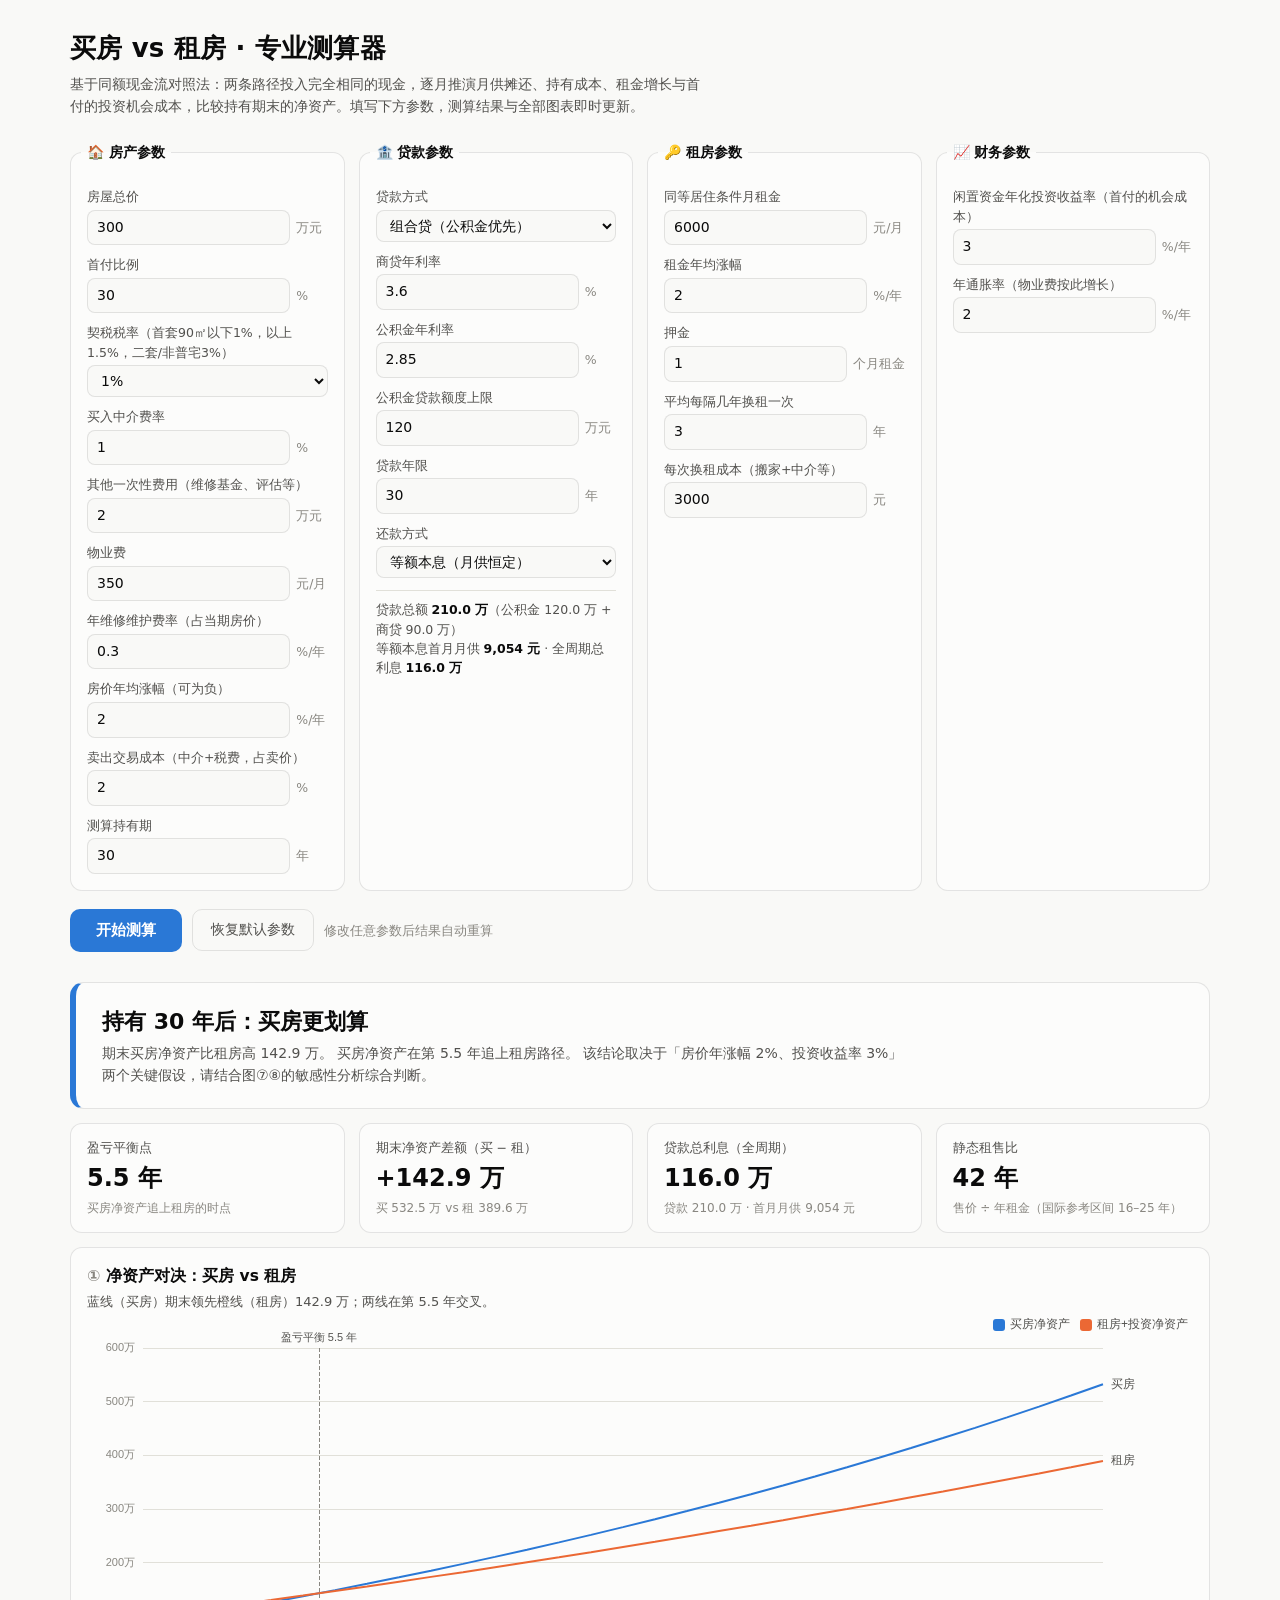
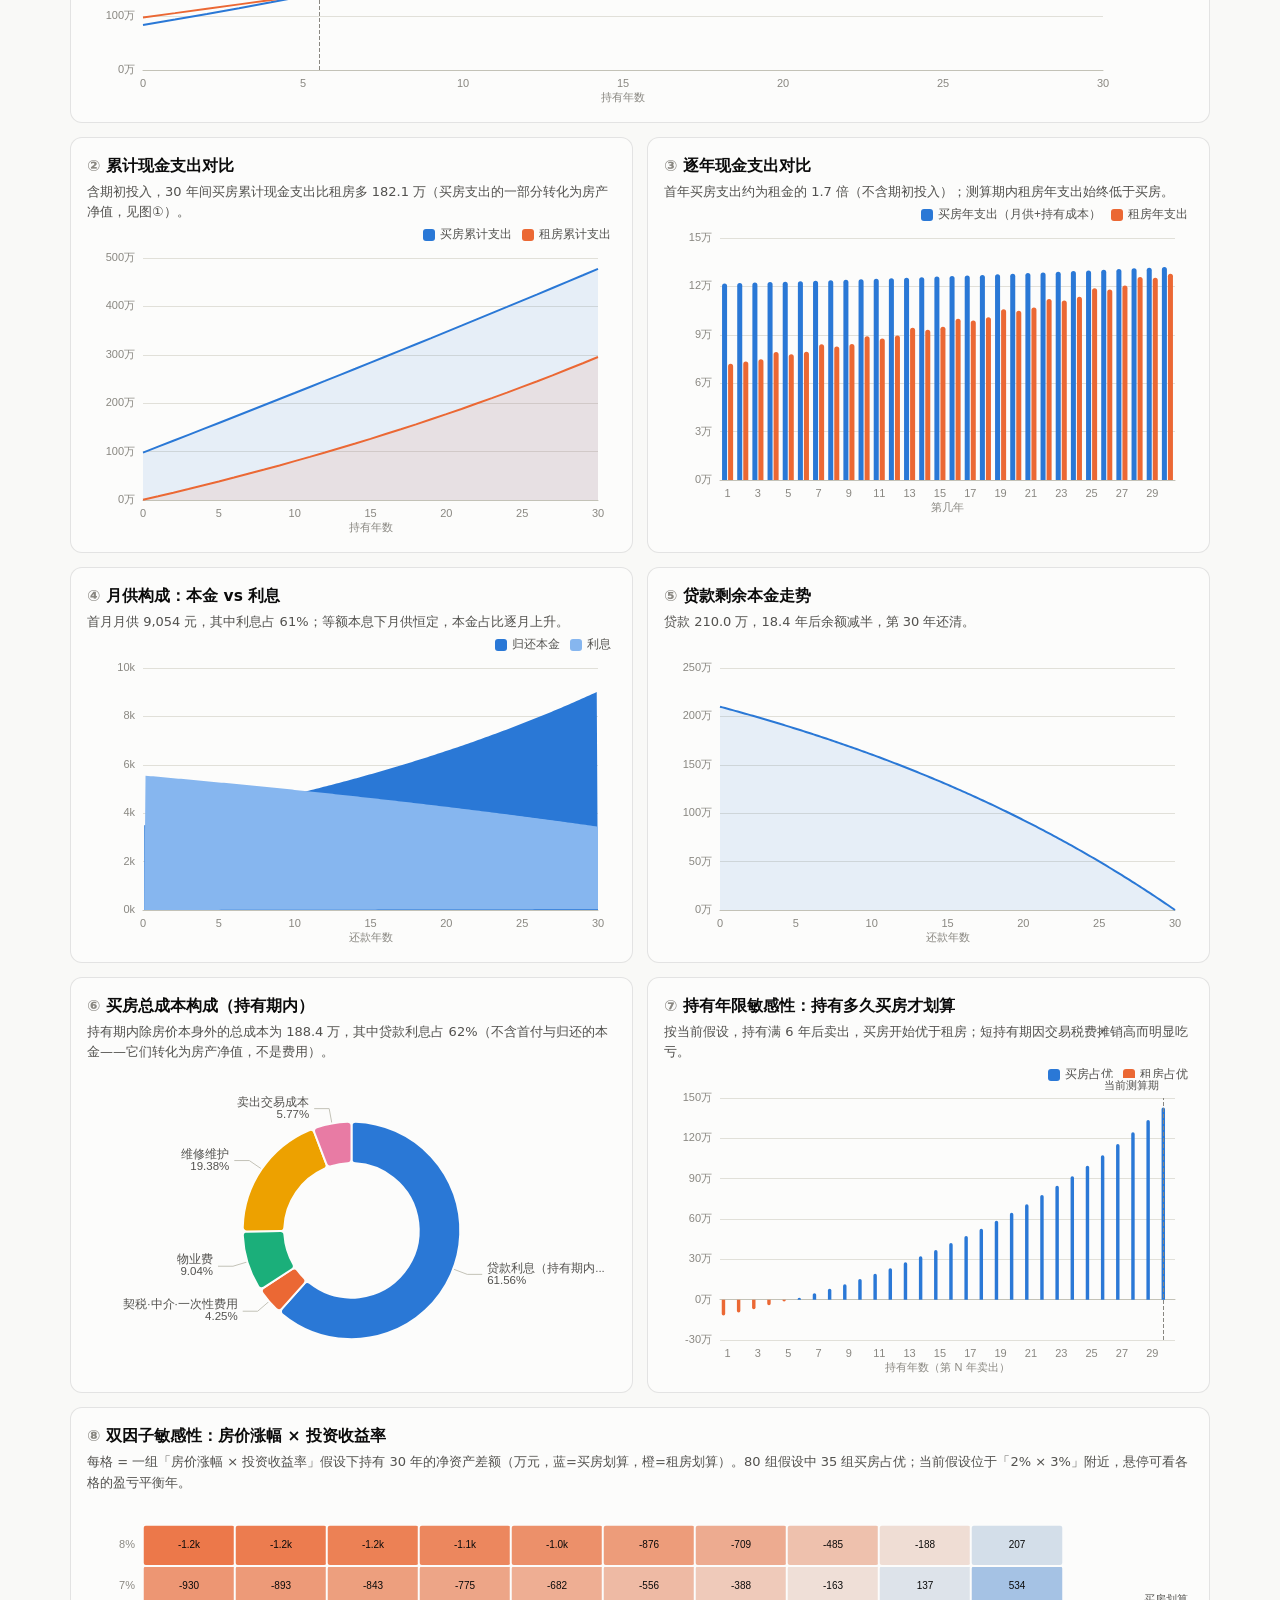
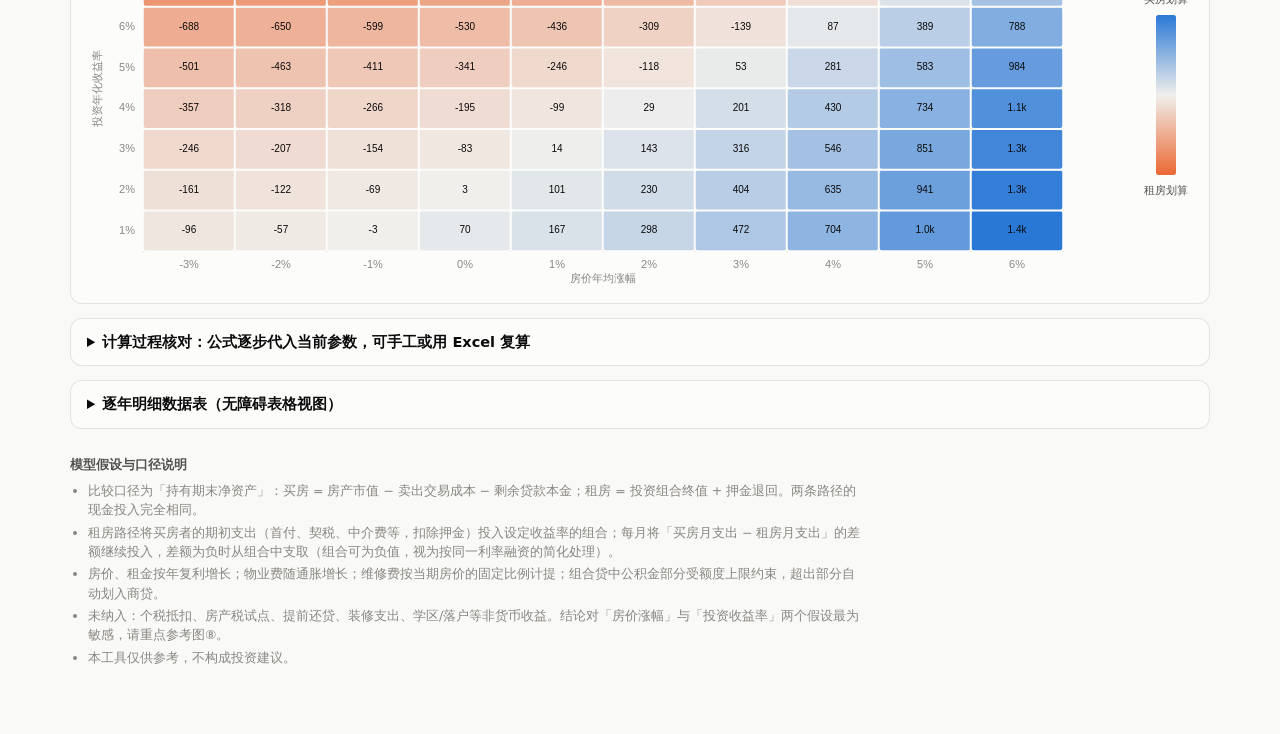
==== commit b424bc82: "增加计算过程核对面板与逐月 CSV 导出；补充贷款参数有效性测试 - 页面新增「计算过程核对」面板：期初支出、贷款拆分、月供公式（含 Excel PMT 对照）、   收益率月化、逐月递推抽样表、期末" ====
--- a/index.html
+++ b/index.html
@@ -182,6 +182,31 @@
 }
 table.yearly th { color: var(--ink-2); font-weight: 600; position: sticky; top: 0; background: var(--surface); }
 table.yearly th:first-child, table.yearly td:first-child { text-align: left; }
+
+/* ============ 计算过程核对 ============ */
+.audit { font-size: 13px; color: var(--ink-2); }
+.audit h4 { margin: 16px 0 6px; font-size: 13.5px; color: var(--ink); }
+.audit .formula {
+  font-variant-numeric: tabular-nums;
+  background: var(--page);
+  border: 1px solid var(--grid-line);
+  border-radius: 8px;
+  padding: 6px 10px;
+  margin: 4px 0;
+  overflow-x: auto;
+  white-space: nowrap;
+}
+.audit .note { margin: 4px 0; font-size: 12.5px; color: var(--muted); }
+.audit table { border-collapse: collapse; font-size: 12.5px; white-space: nowrap; margin: 6px 0; }
+.audit table th, .audit table td {
+  text-align: right; padding: 4px 10px;
+  border-bottom: 1px solid var(--grid-line);
+  font-variant-numeric: tabular-nums;
+}
+.audit table th { color: var(--ink-2); font-weight: 600; }
+.audit table td:first-child, .audit table th:first-child { text-align: left; }
+.audit ul { margin: 4px 0; padding-left: 18px; }
+.btn-row { margin-top: 10px; }
 
 /* ============ 页脚方法论 ============ */
 footer.method {
@@ -340,9 +365,17 @@
       </div>
     </div>
 
+    <details class="table-wrap" id="auditWrap">
+      <summary>计算过程核对：公式逐步代入当前参数，可手工或用 Excel 复算</summary>
+      <div class="audit" id="auditBody"></div>
+    </details>
+
     <details class="table-wrap">
       <summary>逐年明细数据表（无障碍表格视图）</summary>
       <div class="scroll-x"><table class="yearly" id="yearlyTable"></table></div>
+      <div class="btn-row">
+        <button class="ghost" id="btnCsv">导出逐月明细 CSV（可用 Excel 逐行对账）</button>
+      </div>
     </details>
 
     <footer class="method">
@@ -536,6 +569,8 @@
     let portfolio = upfront - deposit; // 租房者把同等期初现金（扣押金）投入组合
     const monthly = {
       buyOut: new Array(M), rentOut: new Array(M),
+      rent: new Array(M), moveCost: new Array(M),
+      propertyFee: new Array(M), maintenance: new Array(M),
       portfolio: new Array(M), balance: new Array(M),
       buyNetWorth: new Array(M), rentNetWorth: new Array(M),
       homeValue: new Array(M),
@@ -577,6 +612,10 @@
       const balance = idx < loan.schedule.balances.length ? loan.schedule.balances[idx] : 0;
       monthly.buyOut[idx] = buyOut;
       monthly.rentOut[idx] = rentOut;
+      monthly.rent[idx] = rent;
+      monthly.moveCost[idx] = rentOut - rent;
+      monthly.propertyFee[idx] = propertyFee;
+      monthly.maintenance[idx] = maintenance;
       monthly.portfolio[idx] = portfolio;
       monthly.balance[idx] = balance;
       monthly.homeValue[idx] = homeValueNow;
@@ -642,6 +681,8 @@
       params: p, loan, monthly, yearly, months: M,
       metrics: {
         upfront, deposit, downPayment, deedTax, buyAgentFee,
+        initialPortfolio: upfront - deposit,
+        monthlyInvestRate: rm,
         breakEvenMonth,
         breakEvenYears: breakEvenMonth === null ? null : breakEvenMonth / 12,
         buyNetWorthEnd, rentNetWorthEnd, finalDiff,
@@ -720,6 +761,7 @@
     return (v / 1e4).toFixed(d) + ' 万';
   };
   const fmtWanSigned = (v) => (v >= 0 ? '+' : '−') + fmtWan(Math.abs(v));
+  const fmt2 = (v) => v.toLocaleString('zh-CN', { minimumFractionDigits: 2, maximumFractionDigits: 2 });
   const fmtYuan = (v) => Math.round(v).toLocaleString('zh-CN') + ' 元';
   const fmtAxisWan = (v) => {
     if (Math.abs(v) >= 1e8) return (v / 1e8).toLocaleString('zh-CN') + '亿';
@@ -853,6 +895,7 @@
     renderSweepChart(t, r);
     renderHeatChart(t, r);
     renderTable(r);
+    renderAudit(r);
   }
 
   /* ---------- 提示与贷款速览 ---------- */
@@ -1197,6 +1240,130 @@
       `<thead><tr>${head.map((h) => `<th>${h}</th>`).join('')}</tr></thead><tbody>${rows}</tbody>`;
   }
 
+  /* ---------- 计算过程核对面板 ---------- */
+  function renderAudit(r) {
+    const p = r.params, m = r.metrics, L = r.loan;
+    const F = (s) => `<div class="formula">${s}</div>`;
+    const N = (s) => `<div class="note">${s}</div>`;
+    let h = '';
+
+    // 第 1 步 期初支出
+    h += '<h4>第 1 步 · 期初支出（两条路径投入相同现金）</h4>';
+    h += F(`首付 = 总价 × 首付比例 = ${fmt2(p.price)} × ${p.downPct}% = ${fmt2(m.downPayment)} 元`);
+    h += F(`契税 = ${fmt2(p.price)} × ${p.deedTaxPct}% = ${fmt2(m.deedTax)} 元　·　买入中介费 = ${fmt2(p.price)} × ${p.buyAgentPct}% = ${fmt2(m.buyAgentFee)} 元　·　其他一次性费用 = ${fmt2(p.otherOneOff)} 元`);
+    h += F(`买房期初支出合计 = ${fmt2(m.downPayment)} + ${fmt2(m.deedTax)} + ${fmt2(m.buyAgentFee)} + ${fmt2(p.otherOneOff)} = <b>${fmt2(m.upfront)} 元</b>`);
+    h += F(`租房押金 = ${fmt2(p.monthlyRent)} × ${p.depositMonths} 个月 = ${fmt2(m.deposit)} 元　→　租房者期初投入投资组合 = ${fmt2(m.upfront)} − ${fmt2(m.deposit)} = <b>${fmt2(m.initialPortfolio)} 元</b>`);
+
+    // 第 2 步 贷款与月供
+    h += '<h4>第 2 步 · 贷款拆分与月供</h4>';
+    if (L.principal <= 0) {
+      h += N('首付比例为 100%，全款购房，无贷款。');
+    } else {
+      h += F(`贷款本金 = 总价 × (1 − 首付比例) = ${fmt2(p.price)} × ${100 - p.downPct}% = ${fmt2(L.principal)} 元`);
+      if (L.pfPart > 0 && L.commPart > 0) {
+        h += F(`公积金部分 = min(贷款本金, 额度上限) = min(${fmt2(L.principal)}, ${fmt2(p.pfCap)}) = ${fmt2(L.pfPart)} 元　·　商贷部分 = ${fmt2(L.commPart)} 元`);
+      }
+      const n = Math.round(p.loanYears * 12);
+      const parts = [];
+      if (L.pfPart > 0) parts.push({ name: '公积金', P: L.pfPart, rate: p.pfRatePct });
+      if (L.commPart > 0) parts.push({ name: '商贷', P: L.commPart, rate: p.commRatePct });
+      for (const part of parts) {
+        const i = part.rate / 100 / 12;
+        if (p.repayMethod === 'annuity') {
+          const pay = calc.annuityPayment(part.P, part.rate, p.loanYears);
+          h += F(`${part.name}等额本息月供 = P·i·(1+i)<sup>n</sup> / [(1+i)<sup>n</sup>−1]，其中 P=${fmt2(part.P)}，月利率 i=${part.rate}%/12=${(i * 100).toFixed(6)}%，n=${n} → <b>${fmt2(pay)} 元/月</b>`);
+          h += N(`Excel 核对：<code>=PMT(${part.rate}%/12, ${n}, -${part.P})</code> 应得 ${fmt2(pay)}`);
+        } else {
+          const firstPay = part.P / n + part.P * i;
+          h += F(`${part.name}等额本金首月月供 = P/n + P·i = ${fmt2(part.P)}/${n} + ${fmt2(part.P)} × ${(i * 100).toFixed(6)}% = <b>${fmt2(firstPay)} 元</b>，此后每月递减 ${fmt2(part.P / n * i)} 元`);
+        }
+      }
+      h += F(`首月月供合计 = <b>${fmt2(L.firstPayment)} 元</b>（其中利息 ${fmt2(L.schedule.interests[0])} 元 + 归还本金 ${fmt2(L.schedule.principals[0])} 元）`);
+    }
+
+    // 第 3 步 机会成本月化
+    h += '<h4>第 3 步 · 投资收益率的月化</h4>';
+    h += F(`月化收益率 r<sub>月</sub> = (1 + ${p.investReturnPct}%)<sup>1/12</sup> − 1 = ${(m.monthlyInvestRate * 100).toFixed(6)}%`);
+    h += N('口径说明：投资收益率按「实际年化」几何月化；房贷月利率按银行惯例为「名义年利率 ÷ 12」，两者口径不同，请勿混用。');
+
+    // 第 4 步 逐月推演抽样
+    h += '<h4>第 4 步 · 逐月推演（抽样月份，完整数据请导出 CSV）</h4>';
+    const sampleMonths = [...new Set([1, 2, 3, 12, 13, r.months])].filter((x) => x >= 1 && x <= r.months).sort((a, b) => a - b);
+    h += '<div class="scroll-x"><table><thead><tr>' +
+      ['月份', '月供', '物业费', '维修费', '买房月支出', '租金', '换租成本', '差额(买−租)', '组合期初', '组合收益', '差额注入后组合'].map((c) => `<th>${c}</th>`).join('') +
+      '</tr></thead><tbody>';
+    for (const mm of sampleMonths) {
+      const i = mm - 1;
+      const prev = i === 0 ? m.initialPortfolio : r.monthly.portfolio[i - 1];
+      const gain = prev * m.monthlyInvestRate;
+      const mortgage = i < L.schedule.payments.length ? L.schedule.payments[i] : 0;
+      const diff = r.monthly.buyOut[i] - r.monthly.rentOut[i];
+      h += `<tr><td>第 ${mm} 月</td><td>${fmt2(mortgage)}</td><td>${fmt2(r.monthly.propertyFee[i])}</td><td>${fmt2(r.monthly.maintenance[i])}</td>` +
+        `<td>${fmt2(r.monthly.buyOut[i])}</td><td>${fmt2(r.monthly.rent[i])}</td><td>${fmt2(r.monthly.moveCost[i])}</td>` +
+        `<td>${fmt2(diff)}</td><td>${fmt2(prev)}</td><td>${fmt2(gain)}</td><td>${fmt2(r.monthly.portfolio[i])}</td></tr>`;
+    }
+    h += '</tbody></table></div>';
+    {
+      const diff1 = r.monthly.buyOut[0] - r.monthly.rentOut[0];
+      h += F(`递推式：组合<sub>t</sub> = 组合<sub>t−1</sub> × (1 + r<sub>月</sub>) + (买房月支出 − 租房月支出)。第 1 月：${fmt2(m.initialPortfolio)} × (1 + ${(m.monthlyInvestRate * 100).toFixed(6)}%) + ${fmt2(diff1)} = ${fmt2(r.monthly.portfolio[0])} 元`);
+      h += N('维修费 = 当期房价 × 年维修费率 ÷ 12（房价按年复利跳增）；物业费随通胀按年增长；租金按年涨幅逐年跳增；差额为负表示租房月支出更高，此时从组合中支取。');
+    }
+
+    // 第 5 步 期末结算
+    h += `<h4>第 5 步 · 期末结算（第 ${p.holdYears} 年末卖出）</h4>`;
+    const balEnd = r.monthly.balance[r.months - 1] || 0;
+    h += F(`房产市值 = ${fmt2(p.price)} × (1 + ${p.homeGrowthPct}%)<sup>${p.holdYears}</sup> = ${fmt2(m.homeValueEnd)} 元`);
+    h += F(`买房净资产 = 市值 − 卖出成本 − 剩余本金 = ${fmt2(m.homeValueEnd)} − ${fmt2(m.sellCost)} − ${fmt2(balEnd)} = <b>${fmt2(m.buyNetWorthEnd)} 元</b>`);
+    h += F(`租房净资产 = 投资组合终值 + 押金退回 = ${fmt2(r.monthly.portfolio[r.months - 1])} + ${fmt2(m.deposit)} = <b>${fmt2(m.rentNetWorthEnd)} 元</b>`);
+    h += F(`净资产差额（买 − 租） = ${fmt2(m.buyNetWorthEnd)} − ${fmt2(m.rentNetWorthEnd)} = <b>${fmt2(m.finalDiff)} 元</b>（与顶部结论一致）`);
+
+    // 第 6 步 交叉核对方法
+    h += '<h4>第 6 步 · 三种交叉核对方法</h4>';
+    h += '<ul>' +
+      '<li><b>Excel 对账</b>：点击下方「导出逐月明细 CSV」，每一行的每一列都可用上述公式重算；月供可用 <code>PMT</code> 函数核对。</li>' +
+      '<li><b>手工抽查</b>：任选一个月，按第 4 步的递推式手算组合值，与 CSV 对应行比对。</li>' +
+      '<li><b>自动测试</b>：仓库内 <code>node tests/calc.test.js</code> 含 37 项对照测试——银行公式对照、摊还表自洽、时间价值中性检验（投资月利率=贷款月利率时还款方式与年限不影响结果，误差 &lt; 1 元）等。</li>' +
+      '</ul>';
+
+    document.getElementById('auditBody').innerHTML = h;
+  }
+
+  /* ---------- 逐月明细 CSV 导出 ---------- */
+  function exportCsv() {
+    const r = state.result;
+    if (!r) return;
+    const m = r.metrics, L = r.loan;
+    const head = ['月序', '年', '月供合计', '归还本金', '利息', '月末剩余本金', '物业费', '维修费',
+      '买房月支出合计', '租金', '换租成本', '月支出差额(买-租)', '组合期初', '组合收益', '组合期末',
+      '房产市值', '买房净资产', '租房净资产', '净资产差额(买-租)'];
+    const rows = [head.join(',')];
+    const c2 = (v) => (Math.round(v * 100) / 100).toFixed(2);
+    for (let i = 0; i < r.months; i++) {
+      const prev = i === 0 ? m.initialPortfolio : r.monthly.portfolio[i - 1];
+      const gain = prev * m.monthlyInvestRate;
+      const mortgage = i < L.schedule.payments.length ? L.schedule.payments[i] : 0;
+      const prin = i < L.schedule.principals.length ? L.schedule.principals[i] : 0;
+      const intr = i < L.schedule.interests.length ? L.schedule.interests[i] : 0;
+      rows.push([
+        i + 1, Math.floor(i / 12) + 1,
+        c2(mortgage), c2(prin), c2(intr), c2(r.monthly.balance[i]),
+        c2(r.monthly.propertyFee[i]), c2(r.monthly.maintenance[i]),
+        c2(r.monthly.buyOut[i]), c2(r.monthly.rent[i]), c2(r.monthly.moveCost[i]),
+        c2(r.monthly.buyOut[i] - r.monthly.rentOut[i]),
+        c2(prev), c2(gain), c2(r.monthly.portfolio[i]),
+        c2(r.monthly.homeValue[i]), c2(r.monthly.buyNetWorth[i]), c2(r.monthly.rentNetWorth[i]),
+        c2(r.monthly.buyNetWorth[i] - r.monthly.rentNetWorth[i]),
+      ].join(','));
+    }
+    // \uFEFF BOM 使 Excel 正确识别 UTF-8 中文
+    const blob = new Blob(['\uFEFF' + rows.join('\n')], { type: 'text/csv;charset=utf-8' });
+    const a = document.createElement('a');
+    a.href = URL.createObjectURL(blob);
+    a.download = '买租测算_逐月明细.csv';
+    a.click();
+    URL.revokeObjectURL(a.href);
+  }
+
   /* ---------- 事件绑定 ---------- */
   let debounceTimer = null;
   function scheduleRecalc() {
@@ -1208,6 +1375,7 @@
     document.getElementById(id).addEventListener('change', scheduleRecalc);
   }
   $('#btnCalc').addEventListener('click', recalc);
+  $('#btnCsv').addEventListener('click', exportCsv);
   $('#btnReset').addEventListener('click', () => { writeParams(calc.defaults()); recalc(); });
 
   window.addEventListener('resize', () => {
